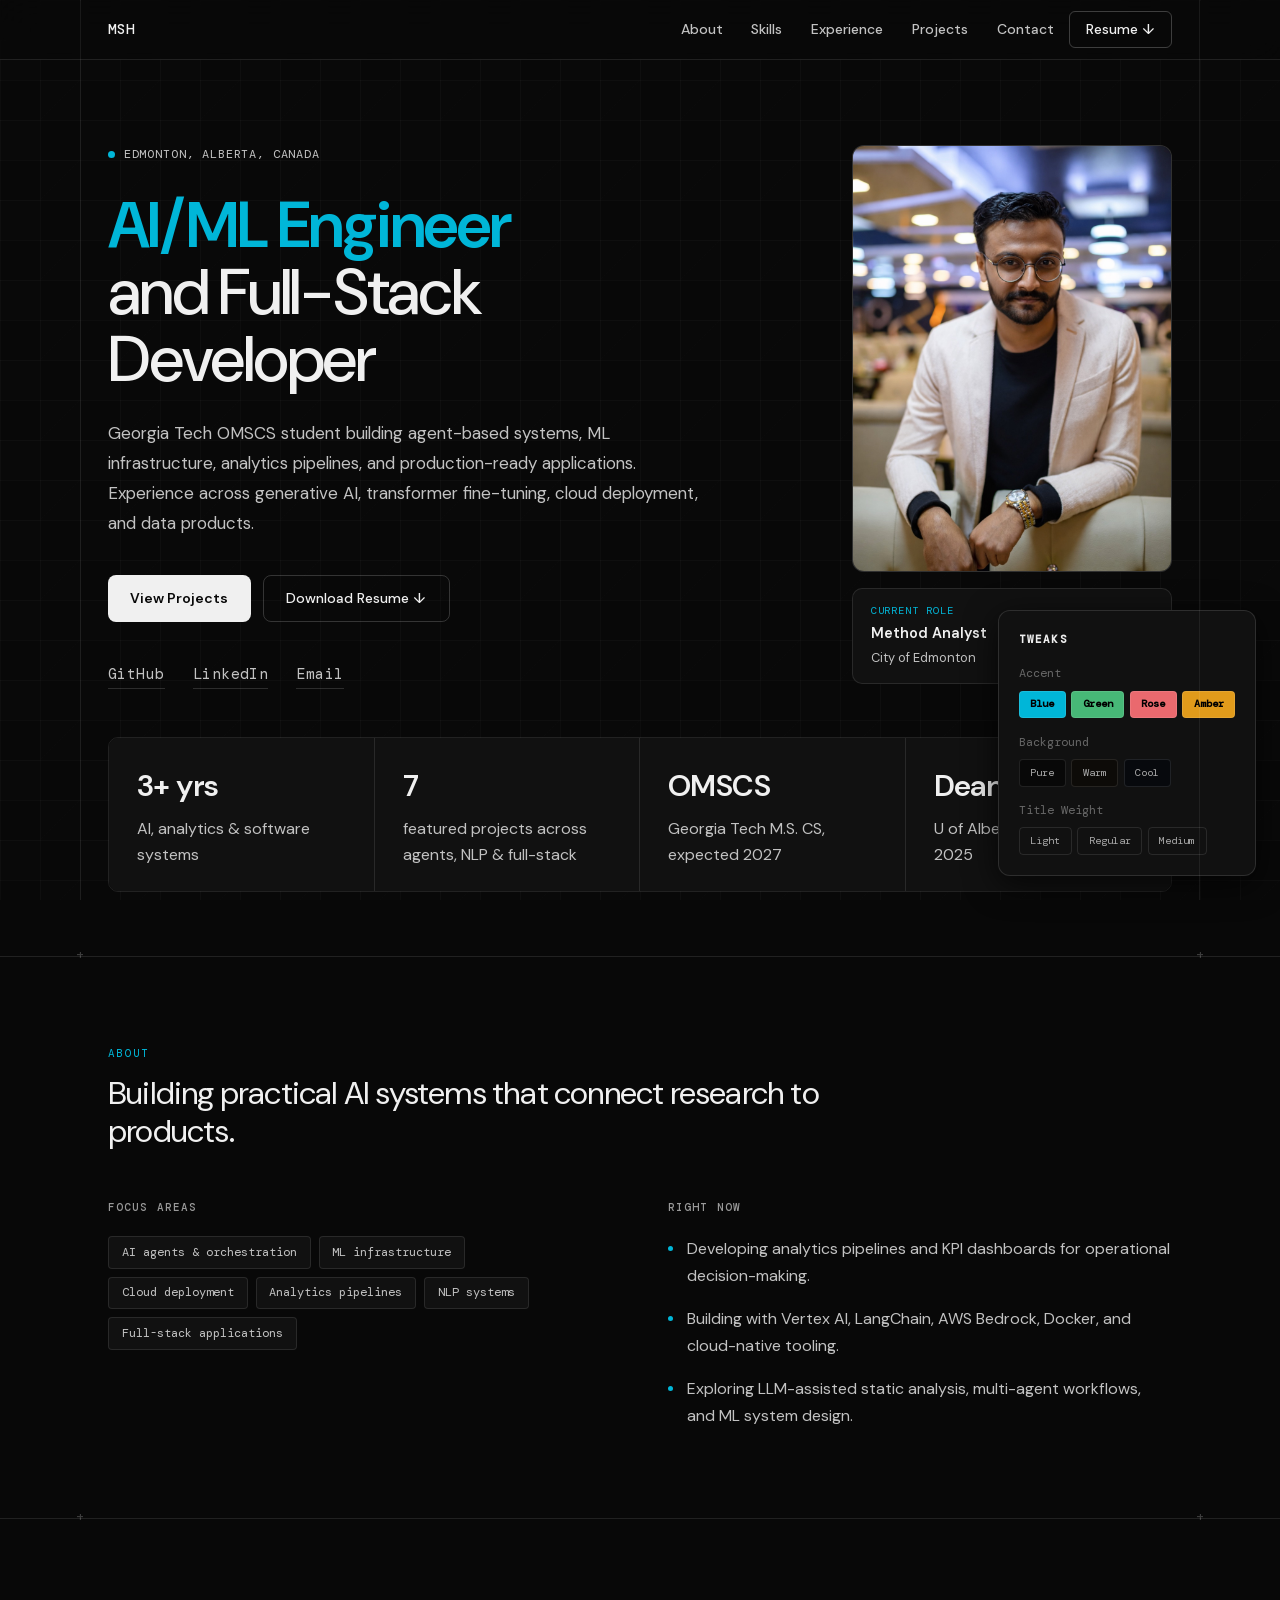
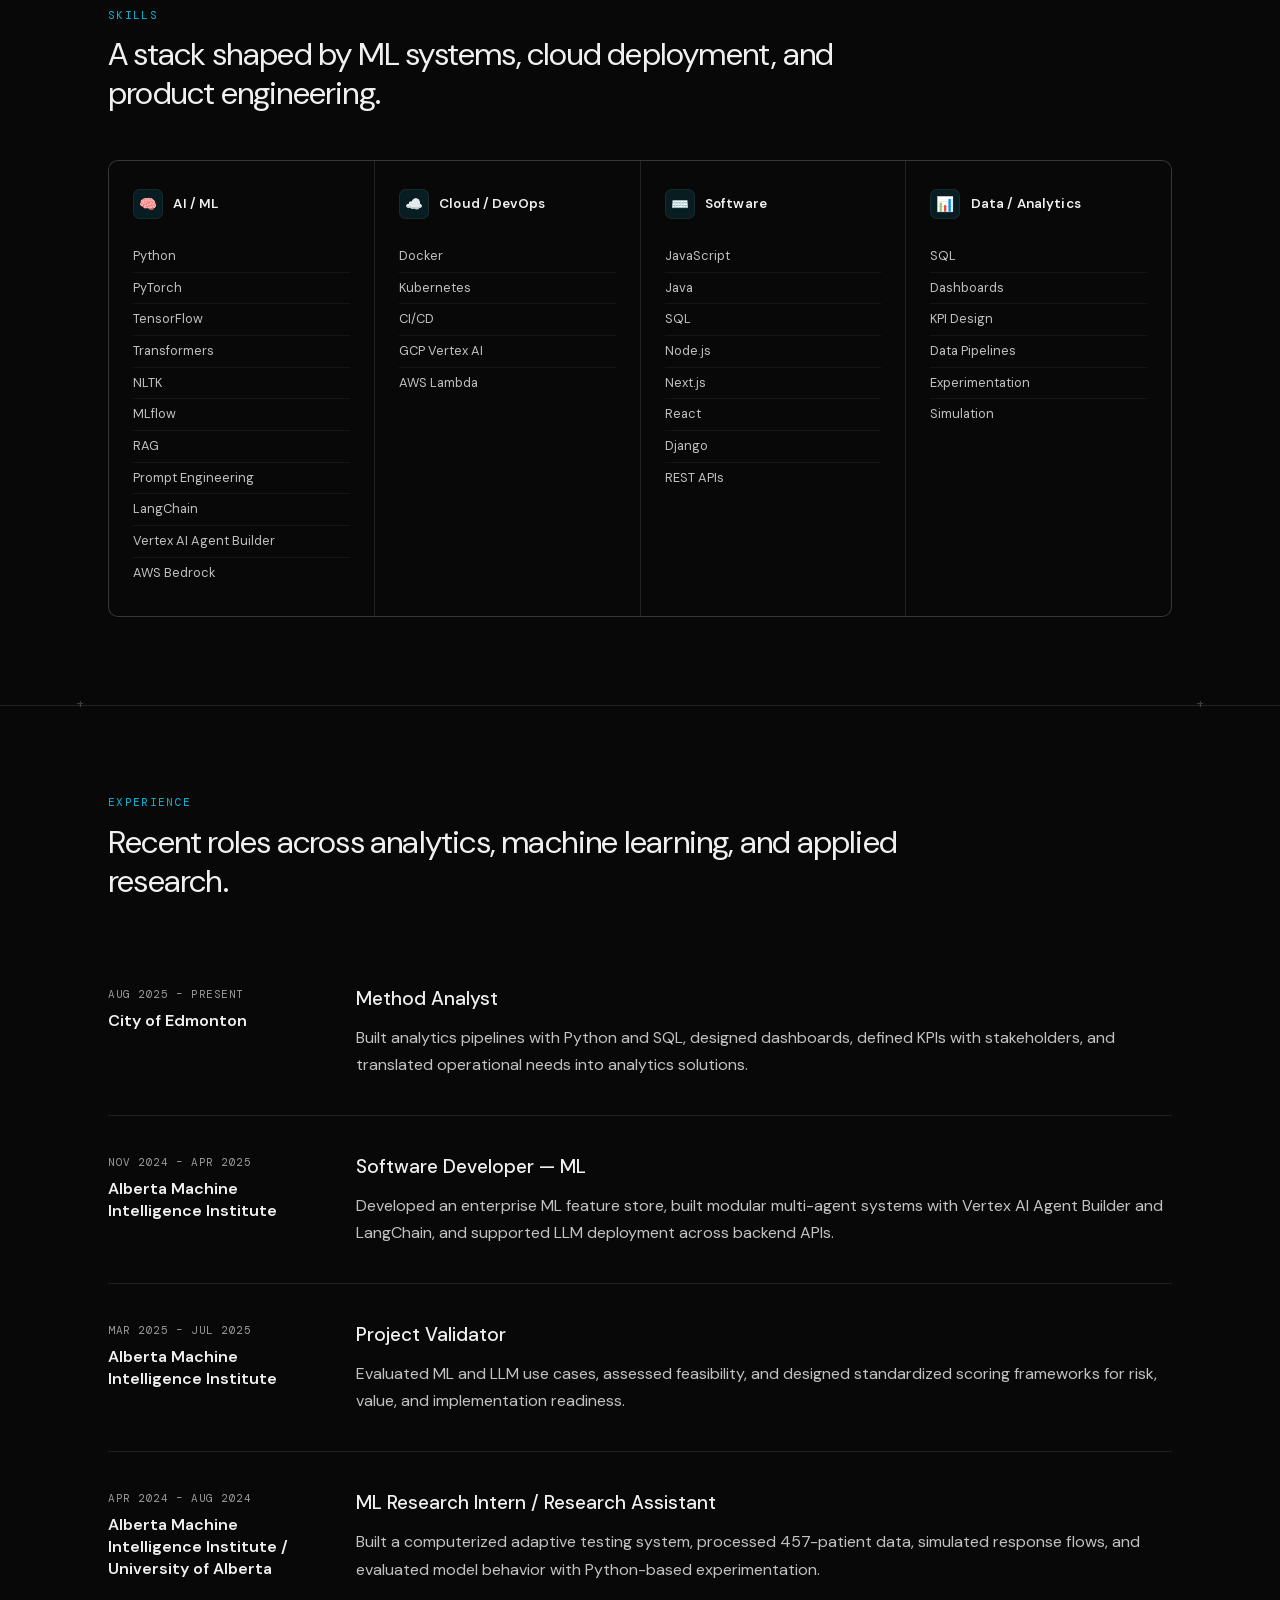
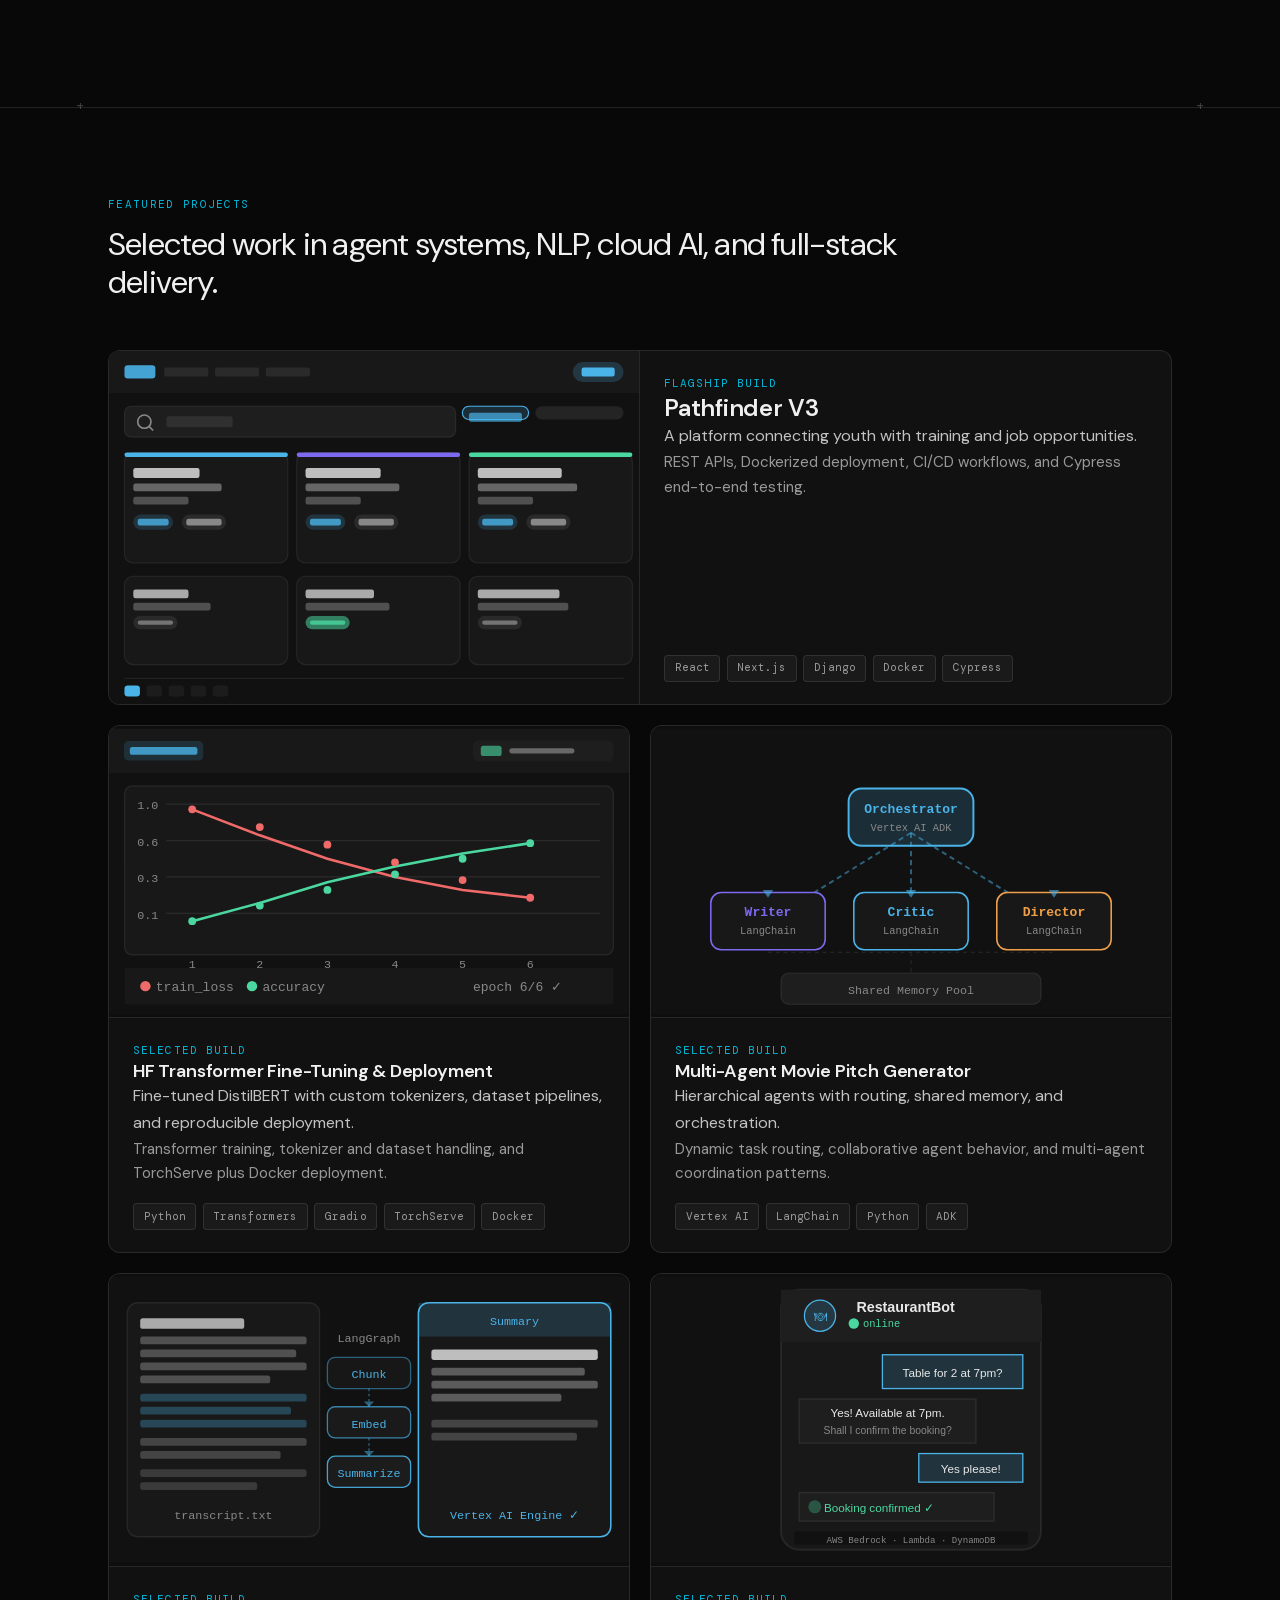
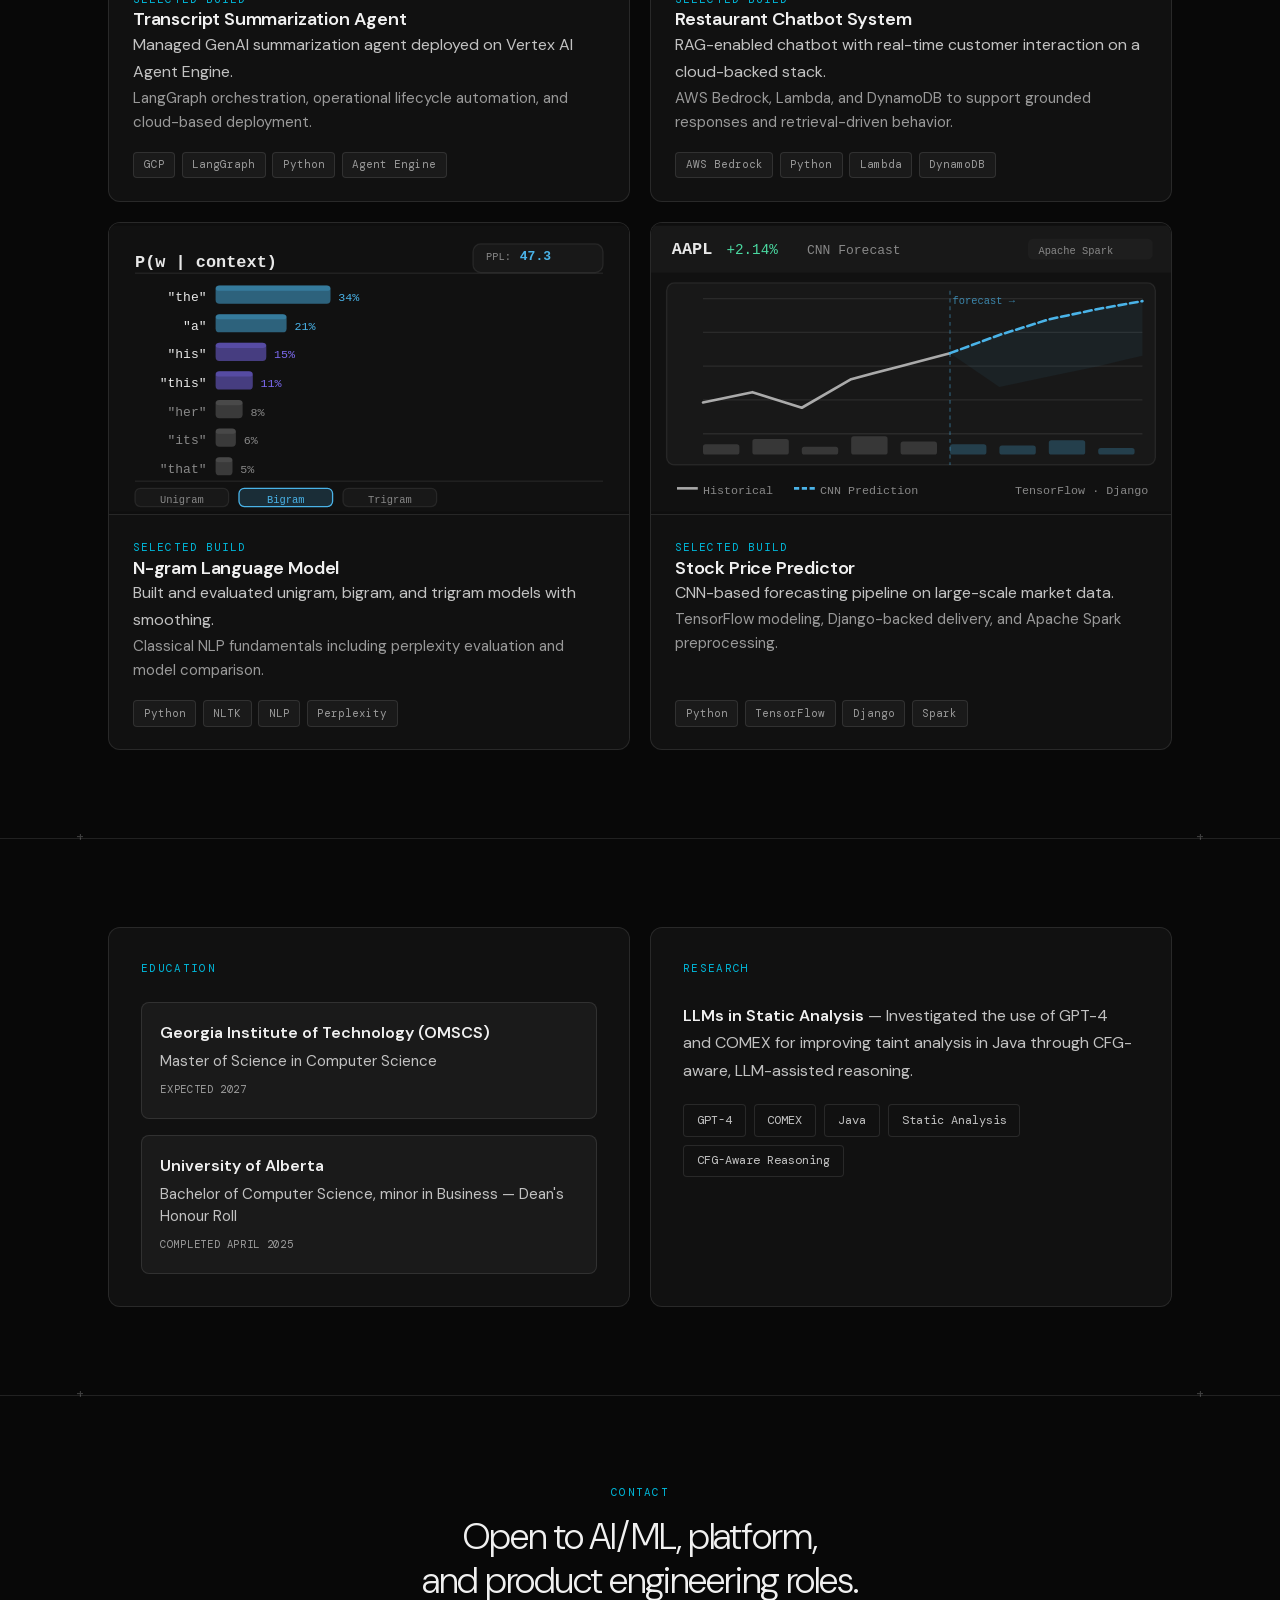
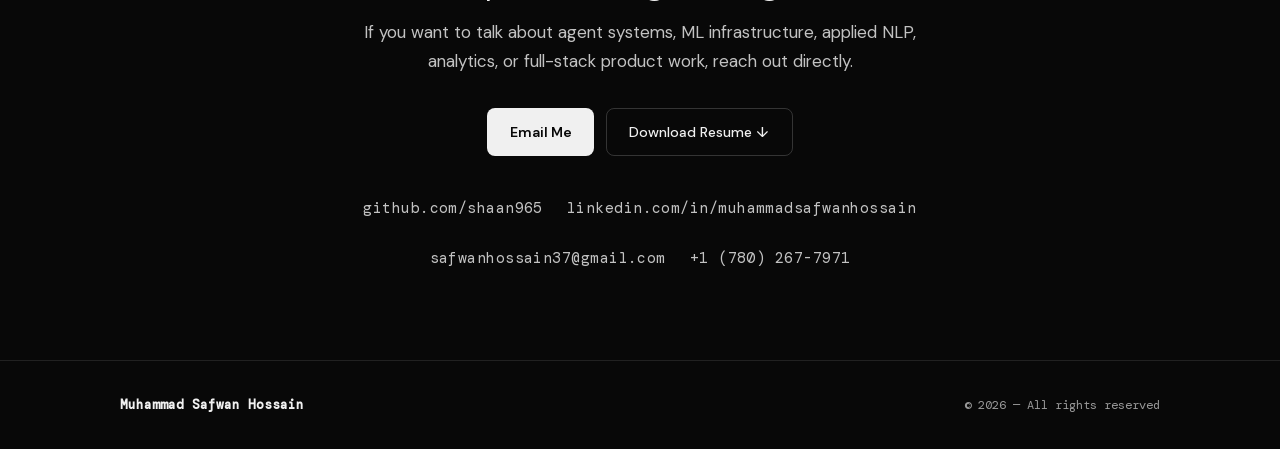
==== Muhammad Safwan Hossain - Portfolio.html @ 9b2dde2f "new update" ====
<!DOCTYPE html>
<html>
<head>
  <meta charset="utf-8">
  <title>Muhammad Safwan Hossain — AI/ML Engineer</title>
  <style>
    * { margin: 0; padding: 0; box-sizing: border-box; }
    body { background: #080808; display: flex; align-items: center; justify-content: center; min-height: 100vh; font-family: -apple-system, BlinkMacSystemFont, sans-serif; }
    #__bundler_loading { position: fixed; bottom: 20px; right: 20px; font: 13px/1.4 -apple-system, BlinkMacSystemFont, sans-serif; color: #666; background: #fff; padding: 8px 14px; border-radius: 8px; box-shadow: 0 1px 4px rgba(0,0,0,0.12); z-index: 10000; }
    #__bundler_thumbnail { position: fixed; inset: 0; width: 100%; height: 100%; display: flex; align-items: center; justify-content: center; background: #080808; z-index: 9999; }
    #__bundler_thumbnail svg { width: 100%; height: 100%; object-fit: contain; }
    #__bundler_placeholder { color: #999; font-size: 14px; }
  </style>
  <noscript>
    <style>#__bundler_loading { display: none; }</style>
    <div style="position:fixed;bottom:12px;left:12px;font:13px/1.4 -apple-system,BlinkMacSystemFont,sans-serif;color:#999;background:rgba(255,255,255,0.9);padding:6px 12px;border-radius:6px;box-shadow:0 1px 4px rgba(0,0,0,0.08);z-index:10000;">
      This page requires JavaScript to display.
    </div>
  </noscript>
</head>
<body>
  <div id="__bundler_thumbnail">
  <svg viewBox="0 0 800 500" xmlns="http://www.w3.org/2000/svg">
    <rect width="800" height="500" fill="#080808"></rect>
    <rect x="80" y="60" width="200" height="8" rx="4" fill="#4ab3e8" opacity=".9"></rect>
    <rect x="80" y="80" width="340" height="32" rx="4" fill="#f0f0f0" opacity=".9"></rect>
    <rect x="80" y="120" width="280" height="32" rx="4" fill="#f0f0f0" opacity=".7"></rect>
    <rect x="80" y="180" width="300" height="10" rx="3" fill="#888" opacity=".6"></rect>
    <rect x="80" y="196" width="260" height="10" rx="3" fill="#888" opacity=".5"></rect>
    <rect x="80" y="230" width="90" height="32" rx="8" fill="#f0f0f0" opacity=".9"></rect>
    <rect x="184" y="230" width="120" height="32" rx="8" fill="none" stroke="#555" stroke-width="1.5"></rect>
    <rect x="460" y="40" width="260" height="340" rx="12" fill="#111" stroke="#222" stroke-width="1"></rect>
    <rect x="460" y="40" width="260" height="250" rx="12" fill="#1a1a1a"></rect>
    <rect x="460" y="300" width="260" height="80" rx="0 0 12 12" fill="#111"></rect>
    <rect x="476" y="310" width="80" height="8" rx="2" fill="#4ab3e8" opacity=".7"></rect>
    <rect x="476" y="324" width="140" height="10" rx="3" fill="#f0f0f0" opacity=".8"></rect>
    <rect x="476" y="340" width="100" height="8" rx="3" fill="#888" opacity=".6"></rect>
    <rect x="80" y="400" width="640" height="60" rx="8" fill="#111" stroke="#222" stroke-width="1"></rect>
    ${[0,1,2,3].map((i) =&gt; `<rect x="${100+i*160}" y="416" width="60" height="12" rx="3" fill="#f0f0f0" opacity=".7"></rect><rect x="${100+i*160}" y="434" width="120" height="8" rx="3" fill="#555" opacity=".6"></rect>`).join('')}
  </svg>
</div>
  <div id="__bundler_loading">Unpacking...</div>

  <script>
    
document.addEventListener('DOMContentLoaded', async function() {
  const loading = document.getElementById('__bundler_loading');
  function setStatus(msg) { if (loading) loading.textContent = msg; }

  // Error sink persists across replaceWith since it's on window, not the DOM.
  window.addEventListener('error', function(e) {
    var p = document.body || document.documentElement;
    var d = document.getElementById('__bundler_err') || p.appendChild(document.createElement('div'));
    d.id = '__bundler_err';
    d.style.cssText = 'position:fixed;bottom:12px;left:12px;right:12px;font:12px/1.4 ui-monospace,monospace;background:#2a1215;color:#ff8a80;padding:10px 14px;border-radius:8px;border:1px solid #5c2b2e;z-index:99999;white-space:pre-wrap;max-height:40vh;overflow:auto';
    d.textContent = (d.textContent ? d.textContent + String.fromCharCode(10) : '') +
      '[bundle] ' + (e.message || e.type) +
      (e.filename ? ' (' + e.filename.slice(0, 60) + ':' + e.lineno + ')' : '');
  }, true);

  try {
    const manifestEl = document.querySelector('script[type="__bundler/manifest"]');
    const templateEl = document.querySelector('script[type="__bundler/template"]');
    if (!manifestEl || !templateEl) {
      setStatus('Error: missing bundle data');
      console.error('[bundler] Missing script tags — manifestEl:', !!manifestEl, 'templateEl:', !!templateEl);
      return;
    }

    const manifest = JSON.parse(manifestEl.textContent);
    let template = JSON.parse(templateEl.textContent);

    const uuids = Object.keys(manifest);
    setStatus('Unpacking ' + uuids.length + ' assets...');

    const blobUrls = {};
    await Promise.all(uuids.map(async (uuid) => {
      const entry = manifest[uuid];
      try {
        const binaryStr = atob(entry.data);
        const bytes = new Uint8Array(binaryStr.length);
        for (let i = 0; i < binaryStr.length; i++) bytes[i] = binaryStr.charCodeAt(i);

        let finalBytes = bytes;
        if (entry.compressed) {
          if (typeof DecompressionStream !== 'undefined') {
            const ds = new DecompressionStream('gzip');
            const writer = ds.writable.getWriter();
            const reader = ds.readable.getReader();
            writer.write(bytes);
            writer.close();
            const chunks = [];
            let totalLen = 0;
            while (true) {
              const { done, value } = await reader.read();
              if (done) break;
              chunks.push(value);
              totalLen += value.length;
            }
            finalBytes = new Uint8Array(totalLen);
            let offset = 0;
            for (const chunk of chunks) { finalBytes.set(chunk, offset); offset += chunk.length; }
          } else {
            console.warn('DecompressionStream not available, asset ' + uuid + ' may not render');
          }
        }

        blobUrls[uuid] = URL.createObjectURL(new Blob([finalBytes], { type: entry.mime }));
      } catch (err) {
        console.error('Failed to decode asset ' + uuid + ':', err);
        blobUrls[uuid] = URL.createObjectURL(new Blob([], { type: entry.mime }));
      }
    }));

    const extResEl = document.querySelector('script[type="__bundler/ext_resources"]');
    const extResources = extResEl ? JSON.parse(extResEl.textContent) : [];
    const resourceMap = {};
    for (const entry of extResources) {
      if (blobUrls[entry.uuid]) resourceMap[entry.id] = blobUrls[entry.uuid];
    }

    setStatus('Rendering...');
    for (const uuid of uuids) template = template.split(uuid).join(blobUrls[uuid]);

    // Strip integrity + crossorigin — blob URLs from a file:// document inherit
    // a null origin, so crossorigin forces a CORS fetch that SRI then rejects.
    // The manifest bytes are ours; SRI protects against CDN compromise, not this.
    template = template.replace(/\s+integrity="[^"]*"/gi, '').replace(/\s+crossorigin="[^"]*"/gi, '');

    const resourceScript = '<script>window.__resources = ' +
      JSON.stringify(resourceMap).split('</' + 'script>').join('<\\/' + 'script>') +
      ';</' + 'script>';
    // Inject after <head> so the DOCTYPE stays first; prepending the script
    // would push the parser into quirks mode. DOMParser always emits a <head>
    // (synthesizing one if the source HTML omitted it) but may carry
    // attributes through, so match the full opening tag. slice() rather than
    // replace() keeps us clear of $-pattern substitution in resourceScript.
    const headOpen = template.match(/<head[^>]*>/i);
    if (headOpen) {
      const i = headOpen.index + headOpen[0].length;
      template = template.slice(0, i) + resourceScript + template.slice(i);
    }

    // Parse the template and swap the root element. Scripts inserted via
    // DOMParser/replaceWith are inert per spec — re-create each with
    // createElement so they execute, awaiting onload for src scripts to
    // preserve ordering (React before ReactDOM before Babel before text/babel).
    const doc = new DOMParser().parseFromString(template, 'text/html');
    document.documentElement.replaceWith(doc.documentElement);
    const dead = Array.from(document.scripts);
    for (const old of dead) {
      const s = document.createElement('script');
      for (const a of old.attributes) s.setAttribute(a.name, a.value);
      s.textContent = old.textContent;
      // text/babel scripts with a src: fetch and inline. transformScriptTags
      // does XHR against the src, but blob:null/ from a file:// origin is
      // silently dropped. Inlining makes it a plain inline babel script,
      // which transformScriptTags handles unconditionally.
      if ((s.type === 'text/babel' || s.type === 'text/jsx') && s.src) {
        const r = await fetch(s.src);
        s.textContent = await r.text();
        s.removeAttribute('src');
      }
      const p = s.src ? new Promise(function(r) { s.onload = s.onerror = r; }) : null;
      old.replaceWith(s);
      if (p) await p;
    }
    // Babel standalone auto-transforms type=text/babel on DOMContentLoaded,
    // which fired before we swapped the document. Trigger manually if present.
    if (window.Babel && typeof window.Babel.transformScriptTags === 'function') {
      window.Babel.transformScriptTags();
    }
  } catch (err) {
    setStatus('Error unpacking: ' + err.message);
    console.error('Bundle unpack error:', err);
  }
});

  </script>

  <script type="__bundler/manifest">
{"755ca9f3-f96a-497c-857e-de5bc5d6c32c":{"mime":"image/jpeg","compressed":false,"data":"/9j/4AAQSkZJRgABAQAASABIAAD/4QBMRXhpZgAATU0AKgAAAAgAAYdpAAQAAAABAAAAGgAAAAAAA6ABAAMAAAABAAEAAKACAAQAAAABAAAEAKADAAQAAAABAAAGAAAAAAD/7QA4UGhvdG9zaG9wIDMuMAA4QklNBAQAAAAAAAA4QklNBCUAAAAAABDUHYzZjwCyBOmACZjs+EJ+/8AAEQgGAAQAAwEiAAIRAQMRAf/EAB8AAAEFAQEBAQEBAAAAAAAAAAABAgMEBQYHCAkKC//[base64]/j5+v/EAB8BAAMBAQEBAQEBAQEAAAAAAAABAgMEBQYHCAkKC//[base64]/j5+v/bAEMAAgICAgICAwICAwQDAwMEBQQEBAQFBwUFBQUFBwgHBwcHBwcICAgICAgICAoKCgoKCgsLCwsLDQ0NDQ0NDQ0NDf/bAEMBAgICAwMDBgMDBg0JBwkNDQ0NDQ0NDQ0NDQ0NDQ0NDQ0NDQ0NDQ0NDQ0NDQ0NDQ0NDQ0NDQ0NDQ0NDQ0NDQ0NDf/dAAQAQP/[base64]/zrnEYMMqcGtnQ7gQ6pbSN0WRT+tevRxN2rnLVg+V2P028DxIllCf9kV7rproqrivmXwVraSWUO1/4RXuGm6qpUfNXXm2GlNKSPFovldmetQyqUqN5U5rl4dWjCfeqGXWEx96vkVgJ8z0O91lbU6F5VqnJMma5iXWYx/FVJ9YU8Z/[base64]/[base64]/yhS5ioszEtQOKk+zAZrQ28dOlSbByKVzSWpjfZl7VE8ODithkAJqo/fdzQpEmJJADkisi6gxnNdNIB1FY11jBB7VtGTbE+xxdzbLuNYdzB14rsrkAg1z10gxn610mc1Y4i8ixmubuAc4/rXZ3iZBrmLqLGTVpmZzU4wDk9KyLj7vWuguEGD2rDuVP4Vz1Fc0Ujl7oAZxWPKBjit+5XgmsKYHmuWa1NTDuFOTj/[base64]/WmHX8Dh6FhWT7dnqD6ioH3gapyammeDivMm18HjOKoya6MHDfrVrCPsL6wetf2so6MPzoOsA/xDivHW14E9cfjTf7eIGM/rVxy6T6EPF26nrsmsjBw9Z8mrgg5Yk/WvMf7bb14qFtaYnk4rojlLfQyljfM9JbVMng1VbUP9qvP/7Vc87vanrfsTjdiuyGUvsYTxsTuzeE/[base64]/rW7KmDisW5AyQ1YVIM0ic1dDgkViT8DFb9yp59qwp8AGvNrHVSMC4C5PFZMqd+lbM45JNZkpGOOvpXlVkdkTMlUKKpOO9aE3XrVBzk4rzqh0RvYrEEVC2O1TsOMdagY/hXK0axK7cD1qA+3FTNnqOtMJx1rOSNkz/9D5lj0a9xwh571cj0a6HRcV9Rp4KQDATj6U8eCU5Hl/pWn+obfVnpPPEfMy6PdYOFyfenjSLroFIr6dXwUi/wDLOpB4KjznZVR4Cku4/wC3EfM6aNc9xVxdHnA5WvpBfBsS/wDLOhfCCc5SrXBEl3G86TPnX+yJwOQaeNMnH3lr6NHhCLH3KibwchJwlX/qW/MX9sI+e/7Nm/umoH02YZIUmvov/hDwADtqNvByn+Ck+C5IP7YXU+cDpk5P3SKb/ZE/JAr6QXwaOuypP+ELUjlMUv8AUubE84ifNQ0q5U5ANXIrW7T7ymvoxfBiLyUz+FI/g6IKSUrelwfWg7xZnPNoNWZ4IttM3JXFXIYp4+NtevyeFli521UOgDOCtetQyatDRnJLGwkcJbiUjG2t2zgkLhiCMV0kehbTgCtmDSgmARXt4bLqi3OWriY9D07wP4ul0+JILknA4Br6A0zx5ZhBumH518pWtrswo4rfgBUcmvqsPT/d8sjwq+ruj6ub4h2QXCzD86z5fiJac5l/WvmwyEDH9ajLlsjNarDUlrY5vee7PomT4h2n/PQfnSW/[base64]/ostwrde9fRN/p24niuUutIDAjbX3GBzCKieZWg2fJf/AAhJkmYsCcmtu38DRgf6sflX0Cnh5d2QvetWLQEHbmvVqZtBHLHDs8Ah8EoOdnT2rZtvB8YI+T9K9xXRFHRauRaOv92uWecpGyw/c8ns/CUS4xHW3H4cRVwEr1OHSQP4aunSQB92vPqZ1rudEcPoeOS6AgH3M1z1/[base64]/Ws6fW1/vYrzifWG6A1kTaq+Tya8Gpkqbudyx56RNrgGcOapSa/jjf+Oa8yl1OU55/wA/nWfNfy4zmueWUJItY09Nm8QqF+/WJP4iJJAP+fzrzmW9nY9arNNIeprD+zoLcf1pnft4iIzk/rVOTxFIc/N+tcKzyZJJqE7uVzR9Sgg9vJnat4ifnLVAfEMp5DVyGD0pwU9qawkOwnWkdYddlbjdmo/7WlY4BNYKqcc1biXPJ5raGGj2Mp1X3Ndb+U9D+tXUvJWHWsmOPkGtSOE4+tdccOuxzuoy2szsOtWUMhHJpYYCa1IrU/xda6Y4fyMZViKJGY88f1rQihPU9asRWpzWvBZnoav2BhKoVUtzgZq/Hb89TWglsc4Iq3Fbknp+NP2RDkNhh7VrQQ0sMGO1asEHPSj2SM3IIIRnJ6VsW8BNSW1qe9bsFr0PSn7MzlMrw2/HTNaMdqcA4rSitBWpDaA8GrjAxcmY6WeTyOPStKC0HcVrx2h6Yq/FadsV0KJBlpaHB4xVyO1x0HHvW3Hbdqsi2x2p8pLkYP2fHGapzW45xXVyWy44GKzpbfqKpIOc5GWDGc8CqEsOTXUz2/OKy5YOeR+VUoajbOakh61TeM8j+ddJJb9azngPeuiMbE9Tn5IRziqbxZBJOa6KSCqrWwINdMI3DmOZkhPIC9azprXjpiuue2J/CqE1ueh5NdMYD5mcZLbYyMZFZVxbHkkV3b2uc8VkXNqemKr2VylNo87ubfBPvXP3UHUYzXod1Z4zXN3lrwcDNc9Wjoaxld3Z53cxnkCuduFIz3zXcXtsQSAPrXNXEBAJxXjVoWOym+xyNwp5rHnBHNdPcxbc5rBuI8A4FeNXhY7kzFlxjiqL5J64rQlXHNU2AJ/kK8uaZ0xd0VGXnmoZMj3q2ynvwarOMn2rnkrFwV2VG9aibFWJBj6VWbuBxWbTNbW3P//R+qV0KP8Au1KNDiHRa6IXMeO1P+0xdOK/cdD5TmZzf9ix/wB2htFTrtzXR/aY+nFH2mP2p6BzM5c6KM/doGjAfwiukN1H7U37RF2xS5Yj9pI5z+xkz0pRpKf3RXQNcx+1R/aY+lV7vYanLuYp0iPH3ajOjp/droPtSe1IbqM85FHu9h+0kYQ0hMfdFNOlIOq1uG7j6ZFRm7jPPFLliP2kmYZ0qMdqrzaavoK6A3K4yMVUnuEqvcJ5pHJXGmJ6VjT6UucgV2E08dZ0ksfPvUONNlqpNHLixCn7tS/ZVxwOlakkkdU3lQZ96SUUXzSaIki21NnAwOaiM6iofPUEiri10IcW9y1u9O9OBzk1VEy9v8/rSiZcCnJijBlnOKoXJG04qwZY6y7qdTwawqSOmnF3MC971o+HPGF5oNyqO5aHPr0rNunV+M1hTqGJxivNqSaldHdGCkrM+1fC/jO11KFGSUEkdM163p2rK4BDcV+b+j65e6NOsluxCg8rng19NeDfiBDfxojuA/QgmuinOFdck9zz8Rh5Qd1sfXljfhgOa6SC5DCvFdL1lXVSGyDXe2Goq+Oa8TH5c4u6RnSqndEBxkVnzwZzkUtvchh1rQBRxXhe9TlY6/[base64]/eWA2nIr1IVUzmlA8MeKSByrZ4q/[base64]/[base64]/n/[base64]/[base64]/z9a9PurfI6VzN7a8EYqZ09NTWMtTye+svvcVyF5bbc4r1bULbhhXDX8ON3GK8bEUvI7acjza8iwx4zXPXMZHHrXZ30RBNcvdx5zmvCxENdTupTucrcLhuKoOMHNbE61nv7GvHqROyDKDg8g1XkXHFXG5zioGXmuOUbGhRZcH3qFk5z0q6RmoGHas7F8zP/0vpQauvTdT/7VHUNXhQ8Wx7fv/rS/wDCWqTgP+tfqbzen3PH+oS7HuZ1cetM/tYf3v1rxIeKlJ+/+tS/8JOh/jx+NT/a9N9RrAPseytq3+1TP7VOfvfrXj3/AAkyf3/1pf8AhJUx9/n60/7Wp9wWBl2PYv7TB/i/Wm/2qBn5v1rx5vEgA4f9arP4lAPD/rWcs4h3NFgGe1/2quPvfrUTaqP71eM/8JP/ALX60n/CTAn7361P9sQ7lLLz2Q6qP71M/tdeMtg144fEvU7unvUD+Jh1DUnnEO5SwD7HtR1de7frVeTVlbPzV4sfE/q2fxpD4k/2v1prOKfcr6gz1ibUlHO6qLahzndmvM/+EhB/ipDrykH5v1p/2vT7gsAz0k3w9aja7HXP615qddA74/GlGu4GN1N5vT7lLBM9Ca696iN0M9f1rgjrigfe/WoTrqjI3VX9rU+4/qTPR/tKkcHNPFyMcmvNf7fUHBbH41MuvKT96k83p9xrA9T0J7pQOtZc9yOgNci+uI3G6q/9ro7dazeawkarB8p0Esuc4qiXDN1rM+3q/Q1ajlDj0oji1NkulylsjI4qezvZ7CcT2zlWB9arDOOadt3HiuiLIaT3PobwV8QxNtt7ltrjjk19G6JriTqrK2a/PCNpIXEkblWXuK9m8E+P5beVLS9fBBwGPQ16VOvGcfZ1Ty8RhHH3oH3nYaiHUHNdJDecDmvDNC8RRXEasjg5HrXdW+rKcYavKxmW6+6csKh6MJw3fNRzIMZrmrfUQe/Na8V2HHNeNPDSgzojUUtGOI600ripgQ3Tml2VPN3Fysr7c0basbBSiOlzhyyIAO9I65U5qx5dIyHaaanqNxdtTBuk4yK5y9jPNddPGSpFc/dR/[base64]/ACqAp3FaDrxnrUZXOcCuacS7lQLjr3pyxc81YCnNSBDn2rNRKbYxE56VejQGmqvOO1aEUfy8itFBEcw+GHj0rZtrbPQVBbRd+tdNZQDiu6lRuYTkOtLM8DGK6uzsuBxTbS0HWuts7POOK9Whh9TjqVBLOy3AcV0lvYegq7Y2DEDiurttNOBxXqww+mxxSnqc/[base64]/[base64]//T8hGptjG7n61MmpsWxvP5150LuUn71TJdTAnnpXzT4mklsfTLL0emDUmA4b9aP7TfOAxxXny3cxOckVZS6kzjPPrTXEsuw/7NR3i6i3HzkH61bXUWPVv8/nXBpcP0qcXUnQtz/n3rVcQzeyI/s9I7c6iSMbqb9uYnk/rXIi4b1qVbh/WrWeTYvqSR1n2tj/F+tMN2f7361z4nbrTvNc9DSedzLWCRufbGx96o3vSBy1YjM3rUDmTaSKl53MHgktzYN7jkN+tIL7vu/WuebzfWm/vfU0nnNQpYOJ1AvSOd361IL3uT+tcyDLjk1Ipk9aX9tVA+pxOm+156tSNd+jfrWAC/qaaWkx8xqHnlUPqUTbe9I43frVVr4g/ex+NZDbz3qnIJOckioee1SvqUdjfOoH+9n8akXUSOC1cm3mZ6mlDPnripef1h/UonYjUMj71WEuwSDk/ga40M+MZNW4ZpA2SeldFHP53XMZzwS6Hc294c/Ma6C0u81wttLuGc1s205Vq+vy/NVJLU8uvhbHfwzKw+Y/[base64]/WsG7h4PevSwtezOapCx5xqEHJrHa39q6++g+Y8VltBxX1NCvaKOGcdTnmt/SoJLfcMEV0Dw+1VXi9K7YYghqxyM9r14rDuLMHtXeSwgqcisma16kDrXpUMT3MpRPOrqxJzxXOXengg8Zr1Ge06gisK5sRzXsUsRcwnTPIrm0kgclenpSRSEHHau7vNM3A8Vyl3p8kDllzj0r0oVVJWMbWLttI2QRXSWspPWuOgkI4ziugtZjxWVWA09TsoZCQDWnC/[base64]/p+njA4/KuttNP4xivRUEkcruzn4tNwOlWP7Ox2rs47DAxjNPaw4zioaRNmcG9kASAKrNa4rtJrOsuW1wcEVy1KaHqc+tvjJx9Knjg74/CtAwnJ4xip44vauKcLFKTEtosHpW/[base64]/H8xyO9epaum0kY6V5zqC8kV81io6s7qL1OQul54rGlU+3WuhuF6+tYk4614NaOp3xd9TKfJyKhK47Z/Grbpx15quw6k1wyRutiuV4NRlc8d6ssBiojjOc1m0Xc//9T5bVT2/OrCAA1KsX8NSLFg4NfljPvlFCjNSLw1KFxz+FOCkGhAywh/Op1JFVQMVMpJIya6IyIsW1I9wamViOc/hUC8VOozWqn2BxLCn/8AVVpQe1V0U96uKMHPrW0XchxHbc4GKbs4wetTD60uBjBrQTiVDCCKaIcZPpV/HOOlIEz70CtYpiMCpRH3xVkLmnBO/XFJjSK/l9qRo/[base64]/KnkK9Ztvcgrhj0q+rBvmU17lOrzK5yuNixbXM1jL5kLEe1ev+FPFvmMsUrYYeprx9fm4NOQy28nmxkqRXZQxEoO62Oatho1FrufbOj6sHVSrZzXpGl6j0ya+M/CXjN43W3um2kccmvojRdbjnRWVxXp1VDEwujw6lKVOVme/[base64]/pVRZOMClZ8isOTU0v2FkYc5qjIRgk1K0meKrucgitoRJbMuYd+tZk65U9q1ZOaoTLkEYrtgQzm7mIHJrCuIga6qaPINY9xFxXVFkdTjrmEZNc/eQjniu2uYec1z13BnJNbJks87voM5Jrk76A4NejXsGc1yOoQcE1LQ0eaX0PU4rjr6MkGvRNQi64rir6PANedVW5pF6nAXkfJ9K525TqDxXa3kYyeK5W7XBPHFeRXWuh10zlLlcZ/wA4rEkGCa6K5U5wKwplAyOlePVOuDM6QcHNZzg9a1ZR68Vnso5rzJqzOqJWKDOTRt5GalI545owO5rCRZDtOeOnpRtOTU5X1qREzx2qVYB0Yxite3B6VTjXB45rWtlOcmtYrUyqM2rRDgYrs9NhwwGK5exjzjFd/pVuSRgV7OEjqjhrM7zRLfOMV65oliSV4rh/[base64]/[base64]/GvN9RYDJr5fG/Ed9I5Sfg5zWPJg5yK1bnOSexrHmOM/wCNeBVO6GxRcAMSearsOf8A69TydcfrVc9cCuGZ0RbI3PFRMOMCpW6jmk9ieayKP//V+f0t+OlTC24rp/[base64]/WtuG6D8E19Th8TGaOGUGi9twd6EgjoRXf+F/F9zYSrb3Tkr0BzXBK3UjnNTYDDdnmvQp1JRd4nLWpRmrSPsPw/4jiuUR1cHp3r1/R9WV9ozXwBoXiW70iUKWJjz3PSvo7wt4vhvFRlkBP1rulGGKhZ7niVqEqL8j61srxXUc10EUw4rxzSNaDqDurv7PUAyjnNfIY/[base64]/AF71SD9eaeZKwcCk+xNuweKazetRbsjNMZuPSnyg2NfbVKRc5GatNyaiIHWtIsDJlTris2aEc1vSJ6CqksfBrojIk5G5iNYN3F1yK7C4i6nFYV1H8prdMhnAXseM1x9+mMivQL+Lk1xGop17VpfQDzvUVzmuGvxgNmu/1IfeNcLqOCD+NcNZGi3RxF5nca5q5U5J7V013/[base64]/[base64]/Wto0G1YzlI0i4qF3GOuKoG7GKrm8Getbxw77Bzpl5mB49KiI5wap/ah1FO88HvxW8aLEzVhTcfSt20t9xrAs5lZhXZaeAccVNbRFw1ZpWtpnGRmt+Gyz2p1nDnFdHbWueoryK9ex3QgZKWQx0qOWzGK69LT5cVXms8DpXCsUrnQqeh5vfWYAPFec65Z4Vq9rvrXgnFed67bfI1ethaiZlOB8veKLb7+K+cvFkJVX/Gvq/xRbgbsjPWvmbxfDxJn3r0aivHQ5lufLmvLhyfrXmOonJIzXrniGPDOenWvJdQB3HNfLYyLuehS6M5K5ODWPN3NblwnU1iyrzk187WTud0DOfPOetQZORmrDZzmoj7cVxSR0RIzQeme9Oxjmmn0qXEOZH/1ltvBWt3S5gsbh89NsbH+laMnw38Uxx+Y2l3WB38pv8ACv3Ct/DOj2oCw2sSAeiCrUmjWLJtMKEHttFfnf8Aq1jbXuj6h53HsfgLeaLNaM0c8bI47MCD+tZElqBx0r9tPHfwN8H+M7d0ubOOOYg4ljUK4P1FfCPxC/ZV8VaA8l3oH/[base64]/GkDcc/[base64]/z710lpfbu9eWw3e49a37S9KsBn9a+6y7Nk7ani1sO4nq9rdcAE1sxurjKmvPLS/BABPFdLbXoIxmvssPjoyVmedOkdF97itbSNXudJnEkJOzPIzXPxTq4681Z3ADn8816lKt1ic9SmpK0j6i8JeOILqNVMgDdxmvbtK8QK6qQ/61+eVteXFlKJ7ZmUj0Ne1eDfHbSvHbXDYfp1616kXTxEeWpueHXwsqT5o7H3BY6iJehrp7eUsBzXjfh/[base64]/m5NQ4IGzXDjPWgt1JrPSWpxIM4NZuIXLFBAPSmhgakABNTc0RCwzUEiA54q/[base64]/AKDa/[base64]/Ud6aNQQd64J9VAySaibV1A+9is3QRXOj0T+0QB96oW1QetecPrXHDfrVKTWx030lh0Dmu56e+qjHWq51Uckt2rzBtcB431CdcX+9V/V4i9oeotqgPeojqa9c15j/bY7Nj8aYdbXnD1SoRQue56a2pqehqH+0ge9ecnXE/vVGdbXrux+NV7JC5j0oakPWnjUh615j/baDndTv7bH96rVJC5j2vTL8OwGelepaSwZQa+aNC1pXlCluSa+hfDd0JUXmvOxsLI3oy1PVtOQOAa7O0twQM1yWkgkAV6HYxZAr4zMaji7I9iirkyW3HAqvPbjb0reWPA5qvcRgrn0rw4V/[base64]/1/30ooooAKikto5R8yg1LUlRUpwmuWauilJp6HlvjL4TeDvGlu0OsafFIxBxIFCuPxFfEPxJ/ZAvdPSXUPB8/noAT9nk4b6A1+l5Gaz7yMPEQfSvlcz4cw/K6tD3Zfh9x6GFx1SMkrn8+niHQdT8P6hLpur272txESCkgwfqPUVzTKeeOK/RP9r7wbD9ms/EdvGFkicxyMB1Vuma/PiVeSDXx9GUrWlufW06nPC7Mw8dutN5z0qdwM9KYRj2rpTHYAM81Lx2pBjHHFJkYI6VfMwsP60EdSTTxyM0hGc1omiWhuTinZ/Knbcjr0pdvfpTJEx3oOfpUgXPNIV496B2GLznnpSg4JxSd8daXnJppgh+D165qRAccjNJg96lUZ4q1ILi4LUo9O4p445NJjmgslXpk0oBPangcfSg4446VnJhYZjaM0wjrUpz25qNs/dPNNMTKzr3NV3TjNX3XPNRMmOlWQYsqZrNlTrxW7NHkkVmSpnIHWgloyd5jbKmtO1u+cHrVB4yfwqIAqSVrpoYuVJ6MxnSUlqdtbXu3GDXQ2moHoTzXnVvcsCAxrbguP4gfwr7LL8363PLr4bseo21/wAYJrchug+ATmvMLW9YdTzXSWd6OMnmvs8Dmil1PMqUTuvvDj8q0NE/[base64]/mavWtWUYbJrzLVU64rnr7GkZHm18p5zXLXajk5rsr9QCRXHXnGc14WI0Z10zmrrjpWDcDnit26PNYk/OecV4tTzOyBkTdCaoyZ/[base64]/e5+tc/wCJ9d2XkiFsYJ7157d65knDfrX3UbJI8rnueiz64M/e/Ws+XXRnG+vLZ9bPUt+tZsutHqD+tZuVi0eqS68BzuqjN4gA43frXkc2tOf4qoSaxIcjd0qHJD6nrMniEgnDcfWqMniLg/N+teTvqr9mqBtSkJ65rKU2ikkerHxCcfe/WoT4gOCd1eVnUH5yaYb9+xqVNsdkeoN4iYfxfrUD+I37NivL2vpMnmovtshHOafOwUUepDxG/d/1/wDr1J/wkROPn/WvJ/tcuetPF1Me9PnYuU9YXxAf72fxqUeICR97pXlSXMxAAyKlW4nI/wDr1akS4M968L68ZL9Y93f1r7I8FXJkRAT1FfnX4QuZV1VAeK++PAF2ghjLHnArjxTumXSupWPqTRFBVTXpNguVBryjQrxCiivT9Oul2jBr4LNoyuz3qD0Oh28VUmAANTNcjb1rKurtVU814NKEmzok0kc/qZGDXlmu8o3416HqN2GzzXmuuSjY3NfW5bBxsefVlofPni58l/xr5f8AF3Jf8a+l/GMmC+Pevl/xXMMuM8819ZpyHmuV5Hz5r+NzfjXlepp85z716rruNzc5615fqfBOOcV4GMtc9Ch0OGvUxnFc9MhyTXT3Y3EjPPvWDOmeBXgVYq56EHoYkgGTUJXt1NW5V+Y4NQkEdOtccoo1TIDHkcdjUZT3/wA/nVzGB0qBsGp5Srn/0P30opNyA9RSGaIfxAVDqwW7Q+VkgX1p1VTe2y9ZFH4ioW1SwQZedFHuw/xrCWNw8d5r7x8kuxeJxWdeSqqHJqjc+JNDhBL3kIx/tj/GvJPGvxc8KaFaySS38RYA4VWBJP0rxM0zzDQpuMJpt9jswmHcpq549+1Be2B8C3UM7DzHZQgzzuzX5VzgBmH1r6D+L3xRvPHeosqErZxMdik9T618+3GSa+Fpybbm+p9fRptRMxuD6mmE/wCTUzA96g5zzxW6kaDwRjipFFMQZJq2iAjJquZBZiKA3FSKh9KlCAH0qTHammJkGzr2pQCeD2qztzxSbcA45ocxcpXKEfjTig6VZVSRSbeTmlzsvlKhQA4pduepqxtxk00qce/rVqZm00NC44Bp+09qAB3p+O1WpiFUA9KcEpVU55qZVGSc5rVMdxoHpQcYIqQ8D2phBwcD6ZoaGmMPBpuO3rUuCenIpVGcnHFAnqQlcdeaaw/GrewkcVA6Hp3rSz6CM2Vc1mTJyT2redGJxjJqjLAxHCk9aOV9Cbo52QYPH/66rkdeMVuGwunOFQ4pV0O9k5CGt6eDqz+GLMpVKa3ZgYweDVuGZkbBroYfCl/IeVNbdt4Ium5KmvYw2S41u8IM5quLo9zAgm3DGa3bWR9w68V1Vl4FlUjKmuus/BpUfMtfaZbkmNVuZHi4jF0uhy1hJK427TXc6TBO0ytg8Vu2PhMJgha7bTtBEeDivucDltWNuc8eviotWR2/hW+eKNUY4r2LTdU2gfNXj1hZmIDFddavIg619iqCnTUZHz1Re9dHslrruxcFqiu/FQj4L15qLiXHLVm3c5IJJzXFHKaLleRm5T2TPTE8UCQ8Pn8a1bfWRJjLV88TapLaNnPFbGm+J0kIUvg/WtKmVU7e6Z80lufRtvqO7vWxFchuc5rxzTtbDhRu/Wu0s9RVsYNeBjMscdkbQqnerIGFNdQeax7e9Vu9aSyqw614c6MoM6o1OZalaWPqKoSRYya2Gw/[base64]/MhjbIqWG42j5jitJRTHfudOk1TibrXPrcgc5/WpPteOhqHT1KUjVlm9ayp5Rg1BLd8ZNZk90gBJNVGFhNla9fIPNcPqhypFdFdXkZJG4Vy2oygqea1ehDep55qp+Y1wGqdG4rvtTxuY5rz7U24Nc1XVFQkeeaiBuNcPfdTziu41E/eriL3nPtXi4qx3UmctPliwzWLN1IrbueWOawbq4gjfEjhceprxKzS1Z3wRly4z6VUY9aqXeu6bDIUaQMfY5qvHrFhO3yOAfRjivMqYiltzI64Ql2LxwSc9agkXPepgyONwYHPSomIrKVmikQBG5x+NOVec56Uu7A6/wBKdwT7VFl1NLsmTrkcVfgYrk1nqQPerAfA55pxXYiR1mn3RRhg16bompFNoB/WvGbN2ZwFr0nRbeVtp5r0cLVs7HFXR9HeHNb2hQWr33w1ruNo3V8maIssZXk169od5JDg5P519Rhqt1Znk1Yu+h9oaBrgYKN3NetaRrAbblua+OdC11o9uW5r2PRfEIypLfrU4rBxqLQVKq46M+qLPUg8fXpTri+GDk15Lp2vgoBu/WrtxrWRy1fMSylqZ2qveJtalfKQ3NeLeNbvNnJjk4NdNf6vkHDV5T4o1HzIZFz1Br6DA4X2ZxV25KyPjPxZdy/2rP8AU1w8ss7knHP1r1DxFp5kv5JQM7ia5ptLP92vZdSxzQw8rHCuJjxUDRSH+LNd6dKHdaRtHB5C4o9ojX6vJHnL2src1F9gkJwSTXpf9j8/dqQaMOu2olUSNFhmeZf2c3PFKNNbI4r07+x1HBXNOGjgc7axlUNFhkeaDS+Mhad/Znqtenf2MP7tM/sc+lZ+1Ljhkeaf2USc4xTW0k5wFxXp40jHUU06UPSl7UpYc8v/ALJfOOlPXSjn/wCsa9MOlqOopP7MA7Vm67RosLc8+XTjjkU8WBA5Fd3/AGcOmKX7AB25qPrL6j+qnPaFbtDfI3T3r608F6p5aRqWr50t7Ly3DAYxXp/h7UPsxUZ6Ue3vuQ8NZ3R9oeH9WG0ANXqum6qMD5q+SdA8Qhdo3frXr+meIYyoG7tXnYvDxmaU20e9nVBszurIutSBz81ecSeJYlXG8fnWVP4nhwfnH515dPARi7mkqlztL6/HIJrznXtURUck9jWTqXiuJVPzj868m8Q+K0ZWAf8AWvYw9KMTmqXaMLxdqiuX+b1r5q8TXgdnIPrXc+I/EAkL4b1714hr+pghvm9a9CpUSjZHIoO5wutTKWbB65rzjUXG4muo1S83s2Tx9a4W/nXPWvAxU9T0KSsYN2RyfWsKY8+lalxICTnpWRMyjOc15FVndBFGXr14quQe1TyNnAqBmwOa42akfPPNNYZxgUueTzRn35osRJn/0fpi5/ac8dzA7LpUz6Cubuf2gfH1zkHUpFz6HFfNi3JA60/7V79K/GZYRN3d/vPvFh6C+yj3iX4w+Mrgnfqc/wD32ayLj4k+JZgfM1Cc/wDAz/jXkK3meAeaVrpjxmp+pQ7Gvs6a2SO/ufGutyg7ryY/Vz/[base64]/B8rdVNerQyHGTekDlni6Uep5/t4wM9aesMjchSTXrlt4KOOV4rftvBS5A2V7dDg3GT+JWOSeaU1seGLYXDfdUircGi3b/AMJr6Gg8GIAfk6e1bNv4TiUhdle1huAqj+NnNUziK2PnuDwxdSKMg81px+DJGHINfSEHhmMY+QDFakXh1P7lfQYbgKlH4kedVzqT2Z83w+BCedmK0IfAi5+ZP0r6PXQkAxipV0ZB/DX0OH4QwtNfCefUzecup4DB4Eh7p+la0HgeAcbB+Ve4rpSj+EVYXTY17V7lHJMPTVlFHFPHzfU8eg8Gwr/yzFa0HhOJT9wYFepLZIO1Ti2QDpXfDB0o7I5nips8/i8NxDGEq4mhRr1XpXbeWgpjKgrojThHZGcqkmcvHpaJ2q/FZonatJ5EGelVXuYxnmqvEizZPGiLVhZQtYz38a9xVGTVUU4BodaKF7Fs6proBTisO8veCM1hyauuD81YV1qg55/Ws3jILqaxwzfQuX91uzzXH3Goy2khkibp2pbrUNw+9XM3l15nANZPHxbsX9U7o9Q8PeMw5WOR8H3NezaRryyAEPnNfFpZ4n8yJiCDmu98OeMJYHENw2D0yT1ropYiFX3Khw18LKGqPtSy1VWUfNXS29/nGTXz1ofiRJwPn/WvS7HUwyqd2a8/GZct0c0ah6jFchsZq5lXri7a93cg1uW91kYPWvna2EcdjohWT0ZfmjzWVNHwa1xKrDBqCVARkVFKTTsxTj1RzkkWeOtUXt16kVvSx4PSsLUdSsNMjaS8mSIKMncccV6lKbekTkk+5D9kU9qytQvNM0yNpb2ZI1UZJJAx+tfOXxG/a6+FXglZ7Mamt3eRgjybYGVgRng7c4r82fip+1prvi1Zrqyu5dOsw7eVGqkSORnGc8Y9a6XWhSXNXlby6l0YSqu1NfPofo38Qfjh/ZeoJpHg+3j1O7KmSRZWMEaRjv5jcV8GeMfjr8RNU8X3kGl339kTQttkgS6WWNT67hwR9K+FNf8AG3j/AMXNPrEuuu85BDQ/aMSiMZ4A4GPYV5NNqN/abpXeWSVySSXIH4nNefjOIUoxjh04+dzso4KSb52mfsV4a+PGs6fbxweKfFtq7/xLGnmuPxFdfqPx/wBDEY+weIlZm6/aLN9v5gCvxIt/HniKzXZZz+TjuoGfzPNd5ofjP4ha5aSW0T6nft/AkDlU78swH9a0p8WVXGyWpx1cqmnzc2h+qMXxwlu7h0udZ0+GHnE3lnk/Q1nXHxc0BHYXfjBEf+HZF8pr8sZ7PxAqSDWLmWyuASxBuQ5VfcZ4/E1iQWGv6zeiy0vU/tR7neV2gevP8uamXFeK2SHHLI21kfqBrn7QsvhdI7q3u31a2Zu0RAI/3lq/pH7XnhbVmFtJNDps/Tbd7lBP+90r88o/CFho9tjxP41WxmP/ACwhYuR17Ft3/joqFPCen+KWWy0zXW1JIzkvJa7Co5/jOM+1H+tGYJ+79zsOOX0rayfqfplqP7Q0MMEkkMlhIqoWEy3ClDjtjOa+d/FH7QnjHWLpbe31a30qCRS4ZACSv1Oea8D0r4Z+DLbUktbhr3VJEGWtrLMjs3PDbchR68169KZ9Ct1OmeALO3ihXCyatcIrAc/3/mrapn+Oqr3pcvoZfVaadlqWvD3j19QuLlr3XdW1EwIXZoR5cY69yQMV1Nr8edE0Hk3M90DxsnnVsdeuK+bvE/xJ1a9u5LK5HhmyQZ3QxuzKcZ4JTg15xf8AxBsEL2E2i6DchgRvt2dB36EnrXA+Iq1Papr5nTTy3m1aPurUfjt4RuYY2bVbS3kl5EaBpWGexJwBXBa98dvB1ijRtftPMOiLbnDfju6V8q22t/Cq408w+IfCN35/JF1Z3zDPXHqvHuK5aSf4exuTp82saeuTsaUw3ajr1A2H8uaifFWOa0nE6aeV0VumfU0/xVknCTy6FqP2WUZW4hhaSMj6rmtqw1a01yIzW7GJemJwYm/75bBr5M03xrrGnLPbaPrTXEcgK/I7wPjnnaCK5w3Wo61qsMOo31wd74eTdvlVec7QzAE/iM1lLiqvtJXN/wCzI2unY+qfEmovapNBp5XzUUkyyHCj6c815ZeGwFhHL9ra+v7jJcltscfqMe1aegaF4chlkS/1n7bZGNgU1SxZZkPOGUxTN0+v4Vxa6SjyXen2t7ZyiRsI+wo+wE8IWPBPvWOKx9SouaS38yqVJJ2TMa40rSriUrc38jSH/lnbDp+VZkmhwQlmgk1EAdCFz+lbd94e8M2qEXGr3FjOo+443Annoy8VwKahZ2Go7Gup54c48yKQqceuDXjVqiXxxsejBdmdPZa7qmhN8kz3dvn5o5VKSAe2eK9d8N+I/DWuR/vGlEmMMqkblP0PWvMLnWdNtghj1L7THIuRHdRZYf8AA1zWba3GkXdz5+n3C2F8pyvOI39s1vh8XKg0oyuu3+Q5U1LdHvVxZQjc9nMJk9D8rD8DVFQR14rG0fVDfxeVcgR3MXEig5/EHuDWydw5NfS0akakVOJxTXK7Mmzik3kH0xUWSeT/ADphcVsZXOy0CHzpR3ya920XTsouBXjHhDa0qj3r6Y0G3Vo14r0sDBSZxzepqabYYxxXc2dsVxjil0+xBAwK6u10/gYFe9TtEzdJMZZSvEwGTXcabqjx4y1c0bMp0FTRq6VqqrIlh0euaf4hZcAv+tb7a9vTl68SiunjHBrTj1J8cnmk6iMnh7bHod1rBYY3Vw+r3plVlJzn3qlLeyMODmsmZ5JPWj266Djh9dTldRtVkJJ9ayvsI7iuvktJpeduRSLpdwei1DxHmdSpROSXT1znGaf/AGcMdK7JNGuj24q1HoM7ckGpeKS6j5InBf2eOpWl+wD+7Xoy+HJm5wc1ZTwtI3Y1nLGx7jtBHl/2FeeKd9iHTFerf8IkxPKmpF8HjrtNZvGRFzQTPJvsnHSl+yDqa9e/4RAg8x4/CmHwj32VDxUR+0iePvbKO1QG1X0zXta+D+5T9KnHhGPsn6VDxkSvawPCzZk84NQtaN/dNe8nwmoHyoKjPhRR/BWDxkSvbRPBvsUn9w4+lONnJ/cNe6nwn6JUL+FQoPy1nLFIv20TwxrOUchcVYt1niYEAivWpPDJU525qD/hG++yo+sidWJyNpqtxb8jORW0nja/txhFY4rUbw9joMVWk0DOcLTeK8zJygzOl8e6u54BH41TbxjrD8k/hV99BIHANVzoxHGKh4lbXHFU+xi3nibUnX5n61xOp6xdSZ3ua7fUNNKAgDmvONZgaMNgYpwxPmVNQ6I4fVtUKqxZvXvXkmsayXkYA10Hie5eMOOnX/PWvDr3VWMr5PQ4rT63dWRxSp+8a97fhiQTXK3d1uJANVZ74kHDVjS3HXHNcFWr1Z0QgSzTc5qlLJz1zntUUkpI4NVGkySTzXDOdzqSsTFzt4NQFyQB3pGb5fb0qDccZFYdRvREmeaA+O9Q7ueTSlhjiqsZPVn/0uPL8e1MaTA96gL/AC1A8nOO9flrgz7u67lvziOhqRZuOKzd4zinq4B61PIyuZJmrv4xmmlz1qAOGPtUigkdKnkL509iUt8pqtKO9XVgkbop5p32C4fjaa0jQnLZEuoluzDIJ5qRFAHPINbaaLdyH7talv4auH5KkV108sxEvhizOWKgupzkakDNTqCOozmu5h8JykZIrRt/B8ztylejS4exc9OU55Y+mup53HE7HgGtSKymfGENeu2HgrpvSurtPBqAZKV6tDg3FS+IwnmtNbHhEek3T/w8VoJ4duJOMYr6Gt/CUYx8lbcHhaPGSgr28P4fOXxnFUz1LY+bYvCMrjBUmtm28FuSAUr6Oh8NRjGEFacPh9AeVFfSYTw/w0NZI8+tnsn1Pn+28DjHK1uW/[base64]/jHeqsuqxjvTcl3INIoozjFRNsHtWDLq6DPNZsuuKAfmqZVYrdhytnVtIgqB7hF4yK4WbxAv97H41mTeIUAJLfrXPPG049TSNCT6HobX0a55zVd9TQd68sn8TKufm/WsibxUgB+cfnXLPNKUeprHCSfQ9ek1dAOCKzptbUA4b9a8dn8XKON4/OsW48XA5AfH4/8A164que0Y9Tohl830PZJ9cUDO6sabXl5y3614zP4qJPDVnP4hkfPzV5FfiWmlozshlsux7NLryY+/WPL4gGT81eSvrcpz8361SbVJD/FXj1+KF0Z2wy09Yl8QKFyWz+NZcmvBz96vNWv2I5Y1EL3HU/[base64]/i/4p+FvAOlSar4i1CG0iiBJ3uATjsB1r8o/2h/20H8dytoXhAldMQkSSSZVZhyMYznBrxq+Fp0verSsvxY1Kcny0ldn3b8SP24fh34av20bw6G1i6DFC0RAhU+7njA9q/OT48/tceI/GV5Lp9reG1tZAVaKzJyQeql+vPtXxJqGs3mqyOLUESO5+SLhRn054qhDb6rpTSXRvIbdypA8xRIwPPrwDXjSzScYuNJWT69T0KWWR0lUd3+B7PoHxgGiW09rHoEToykvPcYDc55Zm5NcVqfjeHxFOWSK3UDOxFXcATn7ueB7V57ouhW2q3DyalqUc80r/M08u1B15Ir6S8M/BTRdSt1lvPFGn2duOdttmQjr3GD/ADrgpyrVdjqq1KdJanC+DrDRr6+36zFE7M2CXJjIBznbsyv075r6r0P4afB+9eM2OpPFeY3eU9uLtAeeqOq5+ucVZXRPh74U8LqINbtL+fT8mQT2+BPGc9GxnzF968GuviBHrOs/8Iz4CgW1uNTl8neXWAuWJGNzthFPfsa9KLp0IpTs2eVL2leTlC6R7P4t0/4VeDbK9S+s9L8T6hKv7iO309bVrYjPMmwsDXy/reueKNVspV063/s6wiztghH2eIjngsMEn2rvdZ03xL4Bnlt9S0Se9uIB++UShol68t5RYsD2J4IrxzXvG9lPDOy2MmjzsDzbSNLbseeHjblfqPyrDEVYvfQdKlO+mp5QdM8deKYLg6ZAJreFyrwW7orE8/w5Dua4i7h8Q+HplF3bXOnyqeDJG0Rz9TgGux07WboaqFi3wT3B2o8DdWbpkZ5B9ete16P4r1VYW0jXRFqRJKm3eMXAJ54bORn3FeKqcZvSTTPbUpQWyseNeCvBvibxxdBtOtJpELfvJwvy+/zscfzxX1tb/Diw8GaG0013b2bBf30jD7RKx5yu+Qqg9woqD7f8S5LVNN0m0Oi6dFH8sdtClsApzjc/XB9q8z8SWS6fZyXviXVDqGqbj5dmWZrZOv8ArHZ8sfYcGu6lCFGN7NvuzjqzlVla9l2R7dY/FrQbPTE8P6Lb3V9IBscwMItxOeot1Xg9tzV5V4p8XR+ZLDc6HHAwyf8ASL7DAc9iWJ/GvnjWNZ8WXKlY7opByBFasIowPQKmOPrmuBmlvfMJmdy/fcTn+dclbNJNcqR0UsujF8zZ61q+qeF71wXs4YJQ3zeTc78jnsQMmubvLHQrjIs7oL3CyDH6jj8a4221GSxLmOKFnYY3SIHKg+meBVf7Vvly2Iyx5K9M+4ry51nLVnowgoqx0K2OpWTGSwlLY/uNkEf1/Kmx3l3tkkmgO1Ttkbb8oJ7MOnNZ8VzcW79dp68Hgj1BrbW/W7gxcHK/xAHB/HnmseYtoxrq3hd0nhbygzDJXkL7j6elb81zNo14+naqy3kQAaG5iOdyMMq6HuCD0PI6dqxpIBbvvibfG/b1qYr9qtjAp3qhJjz95M9R9DTVRIfKzfsp44LpLkSeZE7cPnPPv/[base64]/[base64]/gxXtkehD+7VtNDB/hrKWNbHr3PE4/DQ/uVfh8N842fpXtcehD+7VtNCX+7WEsZ0uCWp41H4aU/w1aXwyn9zmvZ00ZB/DU66TGOq1H1y3UHGV9DxT/hGP8AZpT4YXHKA17X/ZSelIdJTPIo+ueYuWR4e3hrH8P6Uz/hHCDwle4nR1P8OajbRFx92j62u4nCR4mfDgx92of+Ec5+7XtraMBzioW0gelL6x5i5WeMnw6oH3f0qnN4dU9FxXth0pe61A+kgj7tHt+w7M8Gl8ODOcdPaqb+HR/dr3SXR1zytUX0dc521arMLM8Pfw9xgL+lU5fD2OSte3yaUOeKpS6UuMFabqMcTw2bQOOU6VkzaFgn5a90n0kdhWRNpQOeKlVGi+Y+dtW0VlDfLXjniTTSqvx619eavpSlWXbivDPFWlYR8D1rVSky+Y+E/HNs0aSnGMA18r390y3Ug96+0/iPYFIpuOxr4c1Tcl9Mp/vGphJps1TQ1rgnNQs+c4NVSx6Gl5xmh3ZrFoez5BqMt1OaQk03kk8VDiU5JBuwMU0t1HSg5zimnIHWhRJc1sBIxTd2eCeaXPFRZp8pLmj/0/PfmPT86TypX4xXWQ6Y23ha1YtHBwMV87S4dqzZ9FLHxRwC2M8nA4q9Bo8zfeJr0i10MZ6V01roKKBlea9rDcI83xHJUzRrY82tPD5YDKmuptPDIJyVzXoVroyr1FdJaaWg/hr3qHBlJauJyTzafc87tvC68fJWzB4WTPKV6bDp646AYrTisFGOK93D8LUYdDjqZnJ9TzmDwvGBylbEPhuIcba9BS0QDpVpLZV7V7VLJqMdkc0sfM4+38PR5+5W5baDED90V0aRLwAK0YUGK74YClHoc7xUmZNvoyL/AAitSLTEHatSMAcmraFRya6Y0aa6GTrTZnpYIuPlq0tog6CrfmoKZ9ojWtkorYybYq2q56CrCwKKqG+jHeoX1KMDrTbRFmzUCJS5UZrnZNXQdCBVKXWlA+9UurCO7KVKT2OpaVFPWq7XaL3riZtdUfxCsq48QIo+/wDrWcsZTS3No4Wb6HoMl/GMnNZ8upxjkkfnXmVz4lQA/P8ArWBdeKox/H+tc0szprqbRwUj1yTWEUfeqhJrignDV4rN4tGSN4/Osq58XDnD8j3rgrZ7Rh1N4ZfJnuMuvIFJ3frWVL4kCsfmH514NL4qlZiA3f1qo/iGVsndXk1uKKS2Z1Qys9ym8TLz8/61lTeKEx9/9a8Rl1qZyfmxVB9UlPVzXk1+LUtjqjlSfQ9kufFY5G/H41z934t64f8AWvL5b9m6ufzrOkvMk/[base64]/WvqsBnDTV2eZXwi6G2G39aVkHSqsTnjmroYY5r77Ls303PGr4Uls7iexmEsDlcHkVN44/aH074b+HJr27bdchSIkB5Zu2PxryH4gfEvS/B1m7Syr5uDtXPNfnr8R/Hmr+N5ZJ4mDBWOwE/Kv8A9evq3nPs6LcdWfOYrAwlKzLfxG+K3jLx9qU+reJNQd7aZy8VqzcIpzgYryKWKS/iOqyTCO2iYjZuxnHXnPFLp+lG5SSS7mAdFJd3bJx6KK5jVprW7eOETHylOyG2U45z96Q9K+RxWKqVJOdR3bOijRhTXLBaHYy/ECO3019K0S1G1j8zRR8g8/x9TXPRXUOo3CyazY304PUxzqn6EGliisbaRbYzeYUHzeWMRqfQHv8AWmajeQMvl2WFbOCR/IdzWLk95MuS7HqOneD/AAffQl7CfVbKfHy7wkyA+jbe3rXotmni7w4kd14fNnagoEeVRtL+7K2RnvwK8t+HXg3xXfajDdQXr6TASD503AI/3ScH8cCvbPij4l8P6LpY0yUQ3etRx4W6gOwZ55ZFOAfXvXo0nCNNzaseVVUnUUE7njPiHWfFGs3twhu3vZUOJpU4iQ89SMCtTw5HpulaNeW2papYeZcfMPNt2aSKRc4aOcfMh/T2rC+Hui+KfEEcjaHqFtJJbXInOl3TiNbluvDN8pJ7BiM19I2154DvbpNM8e6F/ZOoBdksF5BtQjnJDJhtvcMMgDvRg8P7T95LfzDF4nk/dxWi7FT4c/EnQvFuljw9c3SW/iW3yljfM+wySjO1Hkycxv8Aw7gcHrSj4h+Fr3Ubjwr8ZfCMK3ULmF9Qs0Fvewnn5nC8SDvnHPWuN8cfs0y+edf+Ed4L6GUNKumtKDKBycQSA4kHHCnDVgQ6rrXiDT9PuvHTLFd6Ur2wuJBi4eCM4Czc/MY8YUnJxxW1WrVp+7VXz6MwpU6dV81J/wCaOm8O/DnT/H3iy8sfBWmldNtHdU1G4QLIYjnJYDCg9/XAr2aa8+Gnwk0xW0C1ttb1BGdJb3zEW2idM5BlJOSD2XJr53v/AIpXGtwp4E8Pfa7HRJcq1tpvy3mpyekkvVI/X2614p47ltIpodLFzGI7UFTaWzb4Lfr8gfpI/q3OTWaxFKEXUijoeGqTkoSeh6L8Tv2g/FGsTSRaVf29tGSVEdmhIUHP/LR+T9a+f5PG3iCVT9puhcZz/r4o5Tz7sprAv0jL7rblKz1idiAoJJ4Arw8RiqtSd2z06OGp042SNubV/tUZLxQxS5zviUxkj0wp2/pTDe28yqHYsR3Y4I+h7/jW3Y+BvEep2vnWWmXTD+95TBT+JwKsXPw28R2UQmvVggz/AASXCK//AHznNYujVavY1VSG1zjrsEsJEZWU8ccEfUV0Wi+CfE2vr59hYOYB1nlIihUf77kDFd1pmm+GfDNvBeSQx65qP3mR2228R5wo/v8A1rP1nX9S1qV7rXbqSO2U4S1thgeyov3QPc1pGlTiv3j17IlubfurQ5y80BdL3W95qFu5UnKQEygH2YcfkaxF8hJtkUjNnjGOv5HNemafrvhnRrQ30unwrIMiK3b/AEi4kIzzI7jy419gpY9sVzbeItb17U1nsIooHBJTyo440iXnJLYAAHcmnVoU0k1LUUKk7tNGAsbGIuhJiJIYHqrDvShZkLNH98r8uOjev6VZ1K8ktJSp1BLtznf5KkoDz/[base64]/I/oGFVmv7iS+jinOdh2j1HtUg0yaVp9PtBvk3eZGo6n6UKTvZDfdmzeWsdyN0Z+fGQR3rlclL2MjqG5rbsJriJ/st2rRypwVcYIrKvE8jUsN0JyPxrat7y5raiR21otxZXdtf2bdHUkD0J/lXpl5erPIZV4yK5HwzYHULNZQDugYhvdD/[base64]/GumnC5LkfDfxOs1EEwA5wa/PbXLYrqc+B/Ea/SX4mxDy5uM8Gvz+8QWedTnz/AHjXVSw12xqepwRiP40eUcVvm0xyBUTW2M571p9VNfaMwxCc5oaL0rYNvimNBxis3hg9ozGMXPNMMfPStkwDqeKgeInNL6uHtDJZcDGMVCV75rQkU/lVQjnNS6KDnP/U62CwGORitSGyUHpVyNABV2PYtfp1HBUo9DlnVkxYLVR0FbVvAB2qmkqKOSKsxXaLxmvRhSgtjnbbN6GEADitaBMHNc/HqMYFWBqqLwCKtyitCLM7OAJjlvwq/HsB61wY1kf3qsLra/3qiVaC3ZSpt9DvFljHenfaIh3xXCHW4/73Sq0muxgH5/1rKWOpx6miwsmeji9jA608aki8ZxXk0niNBzu6e9V28Tr139PeuepmtNdS1gpM9l/tVVGd1QPrQ/vV4y3igY+9+tVZPEpbJDVxVc/prqbRy5s9ok1wAct+tUZfEEYH3/1rxSfxE5GQ361jza9MxPzGvNrcUU11OmGVtnuUviNB/H+tZs3ihQD8/T3rxRtYmYHLfrUEmoOR94/nXkV+Lktjrp5V3PWbjxUACQ/61jS+KXbOG/WvMXu2PU/rSC47Zr5vG8azjsz1sNk0X0O9m8RSNk7v1rFuNdmbPzH865xpieBVaSQnOK+br8a1pfaPWp5LC2xeutYnOfm/WsCfU5ieXqK6LkdaxJvMz1xXMuJ681uRUy2ETRa+Y5Jb9agN2TzurO2ManWDPJFclbOK0upKwkETi5JywJp/2mTPFCWxFWltc8nmuOWYVXuzZUIroVDLKR6ZqBvMPetj7NxTPs/4Vm8ROW7LUUjIKMepqF4881tNBkVXaA5qXNvcqxklAOc49qayEAg1pmIr2qB4sHmk3cdjLZcd8VEygA5rSaPA6dKpMuCRQhNFN1HSowuT/nmrjLu4oWM0NAMjUZ9Kvxx9j1qNV6VfjQEZqoASIMDirIQHikjX5c1YAHWtOgDNn4UpXtmpvb1pCvrUNAiuB+IpSMc9am7YppXPNZX1NLEXzBsjvVqKQg4NRYJ56U/bx059a6KdRxd0S4JmrFIeormvF/iZNB02SVT8+04GfrV2e+SyiaWUhVUEkmvh746/G63Bl0TR2EkxypYHOK+ryTFVKs7I8fMYwpw5meX/ABE8WQa3rLNqE7O5Y/IDnaua86vdZhnlSG0j8u3jGAo6k+prm9NtrvUZZLu4bJcksze9a1s6W9yYYsSE8dM4r7yNaTSR8jOKbuX/ADjOhVYiu4Yz35rFHhK007c2tXH+lStkW8XzOinnLnOAT6Vq6pILaBYI3YOzbm2/e4/[base64]/aXAktz8yYB8yL+8p6OvqDyK9bi+K0fiTRI9L1mKLUY4uRZ3TYK/7VtPnzIm9ACQPSsjwN4lvtIhks/E1ousaWyMDyHeI88gE84/D61z1xo3hW/1dr3R4Hjs2cs0cjEIo578ke+KqNV0oXpS36MJUlUnapHXujqtK8Qalps0j+HNauI9OdHEkVycXFuxBBUkfK2QflkXBx1Fea6tq8mvXA0q0nKW0Z/ezOSe59/mY1L4n1mFZjpWjRhV6ERA8jn0ySfc1lpNq9lq1rqOjaV9mWzCtHHIgkQuucu4k4Yk888VxzqOo/eeh3wgqatHc6a6uI9BtZ9EEFxo9xcwAxXzgrLNEwPD5GQj99v415h5kcNvJZXVskhZuJQeR9DnmvddT1PxT42+zz+KtMfUViQhNjJGyK2T8uwcDPrkCqg+HWnlGu4FvbVE5kgvFULjn7sgI/UdK6K1Fy+Db7jmpVLfHucB4L+FmoeK7lLiSQ2OmlvnuZBnIGc7B/F069M19P8AhrQvBvgrRLq+soFsriN2SOa7iSW8lRc/vN8g2RITxtQZ96801zx7p/hO2tNO8MzpdNBHiSVgfLVjn5UGeg/nXh+s+LNQ8S3sk2s6hK6tkkAEjvxjp+NCrUcN8CvIiVGrWd5u0T0Lxj8WLnUhLZo8oi3MCwuDuYc9MYAB9q8aeDUtdvvL0awnkaT7qjdKxPc7jXR6FeaFbTlJhKu4/f8ALSRu/ZufwrrNTvLJrmE2GtTfZ+jAr5DJnOeF4xXJVnKsuapI6qdNU/dgjyi50fWtORmvInhKttZWyCD70yC4vkjLZ3AHo1eweKtG0q1sv3d007zJvSRJzIM8/fU15VaQmVZopWI4yMdiPxrhkknZHTdiC3t9SjdS3lT9Qp7n2rKmivbKB7U7lVjuI5wR6+9aVzYM0QZX3MvccetWrfWpLqKOy1PDeQCscmPmC+jeoFQ209CtGtTiySRzUqN8pX2zXQ3+m2yLujbO85Vl6YNc7LDJA2HHB6Hsaog2dPnLwyQMeCOKs214ZoyhbZOgID/3hzw1Y9k+yXPtVqG7l03UVuYlQsp3ASKHTn1U8H8aldir6ELZy8iDDgEMPatLSZjKJICcFh8p9CORVR3ZpzMcAnlgBgc+wqSyRra5Z2ZAoG4ZbG4e1Owrsv3MFwJ11Bl/dsQC46b8cii8vHT/AEpWZH6AqcEEVDcX4uFdEURoDu2KeM+vXrVOWUSWp4z/AI0Pe6KvpY6aw1htShittT/eu2fKnP8ArI2HbPdT6H8KddWE1xqFuvVujfhWboNpvlgM52KpLZr2rwnpNvqutIsrKUQckHsOv4V3UYOtaLOepP2abO08LaObCxMcZCt9jlmYt+leb3VjEdQs7iFwouhhuejDg967fWvEpH9q3FnhYI4/syYPYcevc15rZt9sFqAx3K3866cTNRnGEOhOHTlFuXU+i/[base64]/irknhmbqujqFcUOw21gpfLjrUjXoI6/rWDw8kzVVo2Lk0gHWsK8mVVNJcX6gHBrltS1Pap213YbDO5y1a3RGHrerJagsWxVTSfEEUxHzdfevMfGmo3DRvsbFcN4f1m9jlUO/SvdjhW4WPFqTqKd0fZtjfI6jBroYLkHqa8J0PXGZF3tXoVnqgYDJrysRgnc9OhiND0VZgRTHkA61zsWoqFyTUUmpqM4NeasLK9jt9vGxuSTDrVGSZeSTzWJLqa9C1Z0mqJyM1108KzGVdG5JMOapvOoGK5+XVV/vVSfVI+fmrshQtuYuqbc04NZM84HFZM2rIuctWFc6ymDzXZCkzJ1DanuFHesa4uFOawbjWEPJasO41pcH5q25ehDkS6tcqCea8m8RXK+W2DW3q2sht3zfrXk3iDWQUYZ9a66SA8E+JLI0cvrg18Ia8oOpT4/vGvs3x1qSSRy854NfFmuyf8TGbnvXp4W12BiMuOpqswAarLMCCegqm5Gea6ZJIq41gMZquwHXP51MWGKhdlJx61zysUQEA1Vc9eMGrLNVR3GfWsJPsCKki461TdRn09KuyMD71Ubg5rCTRaR//1e2Opbcg1XbWNv8AFXd6r4JLAsgP1Fea6r4V1O33NHk46V9rUzWUFqjkp1Kciw2ugHG79ajHiFQeWx+NecX8Wp2hPmxt9awJ9QuAOSRXDU4haO+GFjLVHtB8UIo+/wDrUX/CVIDy/wCteCSapKWwznH1qWPUGJzu/WvLrcTNdTphl9+h72PFAPAb9aP+ElcnANeOwX/vWvFe5HXNeLiOKJX0kd1LLvI9PPiGQggE8+9Vn1yVv4sfjXDJdMeRUvnuR/8AXryavEtSWzOuOASOnfVZSCd1R/2i56t+tcq8r568UeY38X4c151XPqz2N44OJ1Y1EdC361J9vz3/[base64]/N+OxfstXI9Pc5GOlfq7afs/fDeEAjS0bH94k/1rci+Cnw8h+7o9v+K5r045LjpK6h+J5ss6inblPyN/s2TGdpwKb/AGRcMeImJ9ga/YSL4T+BofuaTbcdP3YrWi8AeFYFxFplsv8A2zX/AAraOQ47svvF/bUex+Msui3iDc0D4/3TWXNZshO5TX7YTeBvDk6FH0+3Kn/pmv8AhXl/in9n3wTr8b7LRbaVgcPF8uDUVMnx1NXcbryZcM4g90fkbJFgkGqrR85AyK+zPGP7KvijTTJc6E630QyQucOBXzTr/hDXPDs7W2r2ctu44+dSAfoa86UnF8s1ZnqUMXTq/[base64]/N94H1TVyu4sWYl3Y5J5719z/Hex3bv3hBbgDPHP418rW+ix6JuvbxgARkHPUHNfoXD1BLD8y6nyGbVHKtZ9DE1KeO0iWxscnb98it8aGmkwxahJKpE0Qdc9QT14p2nRQiC712ZAIFUiNT1dj0/D1rD8P61HP4iK6yQyzRvHGG+7GxzgAV9JBrmUe55MlZXKGoa7bRrIqje3ICjv15Y+3pXHJqd6H3oxQ56Lxj6Vqa3p0lnc+W0Ri2g72Y5Dkk8j2xXOm5WInyzz61y1HJOzFFprQ9L0rxFrMSxxNHC8Z5JnhSVvzZc11yfEO6tP3F1pWn3AXkMI/JcfRoyOfevHLS+v5tscO5voM1tt9r3j7XIq4HIA3N9MCuiniJRXusynQjLc9V1/wAU+E9aiSO70O70+/2BvNhnEoIPIOGUMR+JrPsLc6hJFDICIAw3ThWMuzngqCTTE1Lw5Z2cErWt1ql2EAPnEQQpgdOCzsPypsvirxLeeXbacVsrcdYLFdmBzwWGWP4muv2ibvJ39DmVOytE9CXwEZ5XaO2uJYJF/dKx+zgDnktIRxXEeKrZfB4W2NvZjOW4nN0y9cg4OwfSsS5k16W9NzdRyktwPMJY7fqx6/hXG+IppZ7lbZ3wD94+g71zYnEQtaMbM6KFGW7ldGfF4m1V5pI9OxCjsSRGiqxz6sOavXeowG+kuLSCRx5YVVuJd2Hx8zHHUZ7UkWnrp8JkjdSp6SLzn/D6GqsDzzXYiKpLvP8AHxgdzkelcSm11OhxTZ6H4W+IHjLSxts7yO0ihO7EcSH5ucADByD71X8ZePvEfiO6ury+uTO85HnMuFBIGAu1TgDHUVx97dogaGz+WBM4b+8e569K5qO9i3bJQ0RJILrzke4qniqslyuWgvY04u6WprJ4ggkUWl9ZxhOm5V6H+dWnS2njBgRNi/dZAAR+uaoSWVrIFkgnDepweKdHBaWoMr3UqN0CxxE7vqcgVlzFWLiXltE0Zu4lk52sJEyD6FWHP4H8K9AW28F69obEGTTr+BgQVJkhdecg91/HivNJbu2uB9lLMuefmGMn8+KbbST2Mw8lt2flIz1HoeaXMNHQ33hXUklJ0u5W9h2kqytk4GeCDXJSQXlpiZl43FG57jsfSuw07WRpV+huo8xZBDY2tg9wRxkV2Gq6fo+tW7XOlzAPKMvCx4Y89OTzWbZoo3OS0rT49YgNvENkuOQT/nisTVvD0lkFwuZPMK8d/wBelWLGzktb2W2jd7W7jOY2Bx+BHcV0tlcXVzeiPU4x9oQHaT91/ce9JyKUOh5esy2zm2m3eUc5wMlG/wAKqyui7kI82AnOOh+o9DXUa1prJqEscg2mTJB7ZrnHhkgyko5HFPmIcGZjxIjiW2kEiHvjDL7MP69DUFw29g4OalWFomL568fhUjWzEED61XMiOViR7mwzHgjFTwsroVYAvETjPdT/AIVEiElEXnmpxE8cxbHXg1LkUoszkJ80++RV23QtAVJxk/pQbbZMW9a14bQPGOQB3p81xqDRfti0kaxQjI6Z9a7KHUpdDg8mzYm6uF2HB5RT1/[base64]/WvzY8K+M2iVFL/AK173onjUELmTH4151WnbRji+x972HiZCBlv1rpIvEiY+/XxvpvjYYUeZ+tdfb+M0I/1n61yulHqatux9TxeI1/vdPetGLxEn979a+WE8ZKvJk/WrkXjRM/6zP40fV4swlUaZ9Ux+JFH8X61fj8RoOrfrXy5F4zix80n61dTxrH2kH5//XqHhkR7do+pU8RLx8361aTxEg/j/WvlpPG6DrJ+tWl8bp2cfnUfUiHi7H1MniJSPvfrVpdfQrjf+tfKqeOox1k/Wr0XjuL/AJ6frUSwJKxp9ITa2pzlq5vUdZXacNXjZ8cwPwZP1qjd+KkfIVwc+9VGhyl/WFJm3r959pDAmuVtP3L78isi51tHOd/61QbWgG+8K3hKysW+V7nr+m6uYcAtXfafrw4G79a+ZR4ijiwWcAfWtGHxzbQcCUce9ZzinuZ+05XofU7eI1jXG79aoy+Jl/v/AK18zy/EK3xzMPzrLl+Itpg5lGfrWaoQF9Ylc+mpfFKDjf8ArWPN4qGTh/1r5muPiRaD/lqPzrBuPiVagkeYPzq1RguonVkz6ok8WJ3fH41lS+LlBPz18qT/ABLt8HEi/nWPcfEyDoJB+daqnBC5ps+sJ/Fqn+PisC68WDkF/wBa+U7n4mxc4l/WsC5+J0JyfN/Wr900XMfV0/itcH5/1rFuPFigEFxz718p3HxKiwcS8/WucuviQnJEufx/+vWUvI3R9Pal4qTDZf8AWvLte8TIUbL/AK14jd/EBZOTJ+tcXq3jbeCA/P1oim9jVGz4w19GjcBuTmvmrUbnzrp3z1Nbut6+92zDdnNcW7scknrXoUU4DsSPKAetVWlJYimSscZqoxbOK1lNlWLLSHkg1CZjxn3qEk9aacmuec2ylEkZz3NV2b5eetIepqJs554/GsHcaiNZiO9VXb3qZgeTVZxnnNZyTZqrI//W+/f7GWRcFQawL/wtDIGygr1+KyB7VDc6eOeK+5qYeMtD5anUZ8t634EhmRsRjv2rxPxF8NmYO0aEYz0r7qvNMQ5OK47UdDidWyo5rx8Xk8KiZ6FDGTpu6Z+bWreBdTtZGaMkjniuZ/sy8tXInRuO/avv/WPCsD7soOfavMtU8EwEt8gr4rHcM1Itumz6HCZ10kj5itiwHuK2bd69Fv8AwSiZKrtNczLoU1tnAzivl8Rltek/[base64]/Y2Rn3SjFd78KPB6eKfE0QuU3W9uQ7A9Cc8Vwl23y9cV9Hfs4y2/9o3Skjf8v5V60KzVI+dzJct2j7k8N6Jb2NtHFEgUKAAAOlegQQBVAx0rF0wLsXFdInSv1Dh/AU6dJS6n59j60nKw4KBS0UV9QeYFFFFABRRRQBFIgI5ry7x14M0XxJp0ttqNtHLuU4YqMj6GvVG6VzurlfKbPoa+c4gw1OpQba1PQwE2qiPx6+JnhH/hEfEM+nI2Ymy0Z/2fSvJ5kx0r6o/aISKTxUuzkhDn2r5pniOcV8FhG3TV9z7OGsbswGjyeOlJsyavvF+FQlAOvau9X6h5jFXse1TqPWlC5xxVhUHeriRK72HKpwcUHPrinAc4NPxnNUSRgYGRTc4HualIGc5qM8cdaLAISc+1Lkg+tBqItmplcpaFjPGSaYWLd8UzdxSg4ORxUdRuaPAfi9pen/YJbu6OSoOBn/69fAXi27QTRx3LHaWztB6D0619v/H2S5XTAI3CqXBbnqK+JLrS11q8DFuE5JPoK/ROHk3hD5HNZfvtCprGoKNFjNs+BkBU7ACvLbkzyzeeW2kHOfSut1mWMSMkJxDF8q/h3riZHlnc5ztr16juzzDp7TxdfwIYLlYr+HGPLuE3j8D1H4VH50NxKZlsoIweQqIcD8yazbS0nyESJmLdDj+vpXTR2MttGXlYoe4FK8mtRJJbFeN725xFEfLXONqgL/KursfD8+1FDb5XP3c9B6k56VhWsZeTegwvTcTwfp6mu40yXUYAttaxYedhh3GWP59B61pTs3qKd0tDprPTtH0xM3YN5IByFyI888Z6sPpWbqk+rTSounqlhb/3Y1CDHqT1Iq9qeswadcNJcz/2pqRAD84ihwMBfl449BWZc6lqmuIsEsSRJ/0xU5P45rsq4unTjyrc5qWGqzlzFGTR4bmUSPeyPKOoX5yT7YPeqOm+FJNVudQv5LoQrZ/[base64]/hSSaHaXe6NYZkf1YAAfTmvq2LSLSe3KwwjB6kjp1/OqkvhlHI8u32AcFozz37HgD6VMcwizSWUzWtz43l0PU9OusxZKfoR781qvpxaDeTtkY4MRPXPoa+rNR8EWsttm7lBYfd2qN4/EdfxrkZfANvczKH8wkZA3IR/KtljImDyyfQ+apNHvI7nARg/ULKvH4GneVePKYpP3ci8bcdq+nn8D3LotpKW3DiNsZPtznp9cUkvw1XTmSfV1F3cxHKRxNsAHPEjf+yitoVeY5p4Zw3PnG1F4rG3uQVizwRhth9cHII9RWhczLayqlqFjlH3tpKhjzyF7H6V7rr3g/UYbctd2EaRyjfE0B5i68YJ5BryvVdAikYLOW3qMAjqMfjRKrDa4LDTtexQnkfVTBPJhLmH5S3d19OvUVvB0MaSyKWMR/1ifeUjsR1xXOW0F9bSCNFJVT8pJ59u/FdZa2l5qDSS+UWkUclflzj6df8AGuarV5TopUm9CteWcOouskZEhbgjocc8+1Yl74Zlkjcsp8yPr7jsa7q3N9tAu7MSLHwGHDgDPeussrc3XztC6qRj5utcFXHcnU9KlgFU0Z85z+HJ3IaCM7V+9n1p/wDYM6MMofmBFfSS+FpZtz28ZGT0xwRTk8NRxyg3C/MvYD61yyzpLQ2WRvdHzM2hSRnekXOakGh3EoLTcHtxX1RB4LhuYsINgLFiSMn6fSi78FRiPFvGJGBxj0/+tU/20noH9iyPnK38JPOqnGSw4qvqfhK/sAMo2PpX1Pp/heK1CuyZYDr6f/Wrt4vDVpqdk4mVeBgZHWnSzaTloVPJlbU/P25066s18+Nhg8HHUfWstbmQSnJ2g9TX1L40+HjWheWBMKc5FeA6xoDWUu7aSOTivoMLio1NjwMZgpUmP0248xlgjztzklj1NeiMjpZ/ueXYY+leW2d1HFIM/[base64]/WvkuLVblehOPXNW/7buyOvT3rH6s2DmfWv8AwsHaceb+tA+IhBz5n618inW7znDfrUB1u8bjefzqlhWZ8x9h/wDCyyv/AC04+tJ/ws9l5839a+Of7XvTxvPHvTm1S7Zfv/rSeHI5WfYn/C1nXkzfrSN8XJOnndPevjFr+7J/1h/Oo2vLk8mRvzqPYS6MzdI+zv8Ahbr95un+1Uo+MrqcGcD8f/r18TG6nP8Ay0Yn60hmmPJc/nUuEu5PsEfbn/C6tv3px9d1dRafF154xIJcgj1r892aUkNuJ/H/AOvXrPhkyy2qhieK5KsZLqNUVc+t3+KbMDl/1qhN8UZA3+s/WvEEhcAZ70ksGck8cVnyM2VNHpms/FmaG2ZxKePevOpPjZNn/Wnr61yWs2jPbSD2NeJzRskjJ6EipjQu9WX7CLPoyX41XB4WRj+NZU3xfvCeJGz9T/jXgyrzmpcDHrWyw8R+wiexv8Vr5/42x9arP8Tr1+jN+deR5weKN3GK1VGCH7NHp7/EfUHJGT+dVm8e6i5JBOPrXnAJ3VKOnNXGEBqKR2k3jXU2Bwx/Os1/FGpvwXP5/wD1657JxzTgpzkitVCPY0UUbg8Qai3WU/nUZ1m+bgyGszbxjtShevGTWihHsVyl06rd9C9VpbqeUZZzTBGOpp4jzVKnbZCKxGevNNK54q8sSntTHhNP2bGmZrIKiMfpwa0jCRml8k4zjNP2bY+YyWjHcVCVHJ71tNEfTrVZoc5461LpFpmSyHHPaoSmOfWtYwE5FRtCAOKylStsVzGKy88Co2TvWg6d/eoWXHSsZRshn//X/ViHYQCMUTxqQa5C01lcD5qvSa1GQcmv0Vo+QjUSQXiLjpXM3irg1oz6nC/RhmsO7uUYHBB/[base64]/HNWDbOfWoXtnArwI4CvfSJ7jr07bnPalOVGAcVteAPHt14M1tb+Ib0PEiZxlaxdRsnbgZrmHsJRIeTX0OGymvOnyuLPmcwrUpNps/W74dfGfwl4ptokjuVguSBuilODn29a+gba5hnQPGwYHoQc1+FWmzahZSCS3lZGU8EHpX0V4K+Ofjnw4qQtcm5hX+CXnj69a+oyvEZjg/clT5o/ifF47Acz5qbufqtRXyl4U/aU0bUFWHXENpIeCwO5a9ftvix4LuEDrqcGD6tivrKWcUpfGnF+aPElRktGenUV5lL8WvBMRO7U4ePQ5rNl+NngWEnN+p+gJrp+v0fP7mRyM9forw2b4++Bos7bh3PslYdz+0Z4UQHykmb6LSlj4JXSf3Mag2fQs8qxqST0ry/xj4ostHsZrm5kChVJ5NeE69+0ZDKjJplo5Y8AucV86eLPGmv+LXP22UrETxGp4r5rM5YzFe7Tg0vM9vL6EU7yOI8f683iXXrnUc/IzEJ7KOleY3EeD83Wu/n0tm55rFuNGYg8c15tDJsRGyUT6GWIpxjypnBSrgnNQEHPNdk+gselV/7BcE/LXYsoxH8pzfWYX3OVAPrUyk11SeHmx0q0PD/satZNif5SvrNPucduwfWpMjqK6/8A4R8g8inf8I8Qd2K0jkWJ/lE8XTOMbABzVdjxjqa7x/Dx6kYqm3h4jkCtVkOKf2TN4umupxrMep6UhYYrsD4fPpTP+EfbniiXD+K7EfXafc4/eRzSmT5Sa7L/AIR3K8CoW8PEdqyfD+KT+EX16m1ufCfx8utQuitvGrGNWyxHYCuD8L6FZeMvDmox6dFDHqFjFuWNTh3UA5PXmvoL9oK1h03SpQigO4xn618feG7e/[base64]/u7d2UBNhYZzjuBz371La6dJcuFJMmTgAdK9K0PwI5IluIygP3Vxyf/AK1ebicwjRTuz1MLl86r0Rx+ieHnuCuxDlu7dfyr3/RvBsdnYxPdp8o6KOrE+tdd4T8Fx213FJcxbEVdxB9vWvSLi1guJFhtVyq/[base64]/r1rt9M0BFhJSMbvc4A69/T2r38Lh00jxsRXaZ4PN8LVgJuJTu9M9v1/[base64]/WvedSlbyWSIcZwxJ6D0+tcJc2wZjIhIznNeTVrT5rpnpUMNFxs0eSR+ErKVWYCY/iBWxp/hlIztVHwvQb8nvXaxWvl5A9a0QiIAfukdayniKklZs3p4WlF3SOPk0Hy423sUyeh5Nb2k6PCyhQDgDvVqdZLqX5ATzXVaVZNGQu3nFcVVtvc7YRitbF/TdNtwm35Sen0p2o+G4SFeJBljya6mytNigLxnNbZtzIgL9q52i0eUroxjfbyoPHFbFjpEUZdMZD/[base64]/[base64]/Gi4DgcipBwODTAOvOaePftUNq4CMOP50zGRircMTzNtjBJJwAOtew+C/gL8S/HMiNo+jz+S/wDy1lUxp+Z6is6lWENZOxhVrQp6zdjxPZnjPNSrAxPTpX6M+E/2APGOoKkuuX8dru6pEpdh7ZNfQmg/8E8vDcKqdRu7uc98EKP0rzqmZYePU4/r/M7UoSl6L/M/Gr7M5GQpr2LwrZNHZrlTlua/YzTP2DPhlbAGbT2nP/TR2P8AUV6fpn7IPw2sUWNNHhAX1BP8zXnVc4w9zWE8XN6UWvVo/F0WUh7f5/OlNk68sCRX7lw/svfDyIYGj23/AHxVpv2Y/h2Rg6Nbf9+xU/25hkdPscZ/z6/E/BTU7QtA/wAp6GvA7+ydLuX5T941/StcfsrfDiVSDotsc/7FcRqf7FHwovgxfQ4FZupUFT/OnHOcNe4+XGLel+J/Oe0LAndUZQr1Ffu14j/4J7fDq8Vjp8U9oxzgxyHj8DmvmLxz/wAE99a05Hm8N6kZQuSEuE/9mX/Cu2ljqFTSMh/WZR/i02j8uyDnFRnNev8AxB+DXjb4dzvHr9hIkQJAmQFoz+Pb8a8nZMdRXZy9Top1ITV4Miwc5FTbsdKZ15p+8Cixaihy564zVhQOuP1qAMMdanRhnrzVpGi00JVX070/bg8Cmq+fbFSqwIwa3gNDhEM9etSqmBQGXoOlTZXtXRFCaDyuaUw89fepVI7dTTwwyarlFYqm3GMk0eQDV3coFQF8Z9aqw0lYrmEc8celQPF6dKu7vemSMOhNZy0AymXGSOKqSKBnmtCQjmqMhGaxaHczpUAxiqTrgdc1elfJPeqEj9q5qj7lo//Q+rofGEMUeTJz9ahl8cxDP7z9a+CZfiygGBOPz/8Ar1lXHxcQZ/fD86/Q/bI+Csz77l8eRL/y0/WqjePoR/y0/Wvz4l+Ly95v1/8Ar1my/F9OvnY/H/69HteyDY/Q2bxxaSAhnHPvXNah4ptJAcSD8/8A69fAc/xjIPEv61kTfGVxk+YfzqlUl2NVOSPs3VvEETbhu/X/AOvXmGr6/GC3zV81XPxjdgeSa5a9+J73GchqmVNS6HVSxMl0PfbzxAuWJcfnXPya8kh+Rx+dfPNz43mmJwSM0yDxJKzBi3H1rxsXlTlqj3MNj11PoqPV8n73T3q/Hq4xjNeF2viLP3jn8f8A69b0OvKfmL185icqlHoe1SxkX1PaIdVAx83X3rSh1TccBq8Zj1oY++D+NbFjq29vvd68mWVXex3Rxtke6WV8CAc111jcgkCvH9NvywUlq7vTb3JBzXpUMnSV7A8Y27Hq1qUdQrVrLAuOK5LT7zO2urguVI5Nd/[base64]/[base64]/TPBsNtEZmG5scFuf8iuj8N6NbW1qhdQuB0rpngv5WzbRgLnA3enrXxNeUqk7s+0w8VCPKjh1iE5Fugw6jaxFdt4a8KjzRMyZxXRaD4NkSUyzgfOdx/GvSba1gs8JHgY61hydzqvpZGMNLhRAAmKw7+wDE44xwADXczt1eIce9ZNzEkmMfeP+eatsIJdTyq70xw2HHDGruk6TbwSs8ny4GQT0/nXfGxgydw5UdTWO9v57sgG2MHGf8npWlOrZhOldWOn0iJN37gqQV6nv16e1drA3lxkR/K+eQ3THqD61wGnSLEyoGAKdvau4t9Si/wBWV3ccnPA9+tfQ4PGJR1Z4mKwjvojP1GOYsZF+cc9+e/v1rhLmwlvLl3dTkcKP7o56nPf+Vd3dXwZZpLOBSzHYAW4HXLH/AArPkdk2C9lUhTu2pjk8+hz9K7ZV1I540HHoeZ6lo6Qo7uoBwTgDJ79PavMtRgnjDMsRBORkjJA57V77qCSyb5dpG7nJ/hHoea4vUoggCpw5U4PoWz1/CvJxFVXPRoU3Y8BuLRXBG44OT+FZDWeUZWT5R+Y/+tXrOoaVEsiiaQKAuBkZ6fSuZubXY3lKuc9ye1efKoj0YJo4FbIruCDJfjNMOmuvyuMk9M9q7w2jOvl7QoXpgc//AKqRdNYNmQFlzgkfjwai6ZWqOXstOAYYAwMlifQV1FraJG6yE8njb60sEGJiqEEDO4jpitKJllcqcHnj8Px6Vz1GbRNC3VC2GGPTHpWw6gxBQQxrHSQJIWClyOnP+eKmFzgNuPJzj/D6VxzZ1wiRzr5bFf8AP/6qqSupJQYIxUdxdSKGY9eazZLncMrycfNzWSlqacuhO038IHzDjk1FI+QeOazmu0zyD9RU6TM+VOCfr2rvoVNTjrRNnTXJbEn4VdubGO6yWOSOgqjZyKJAcYx2NdDA0coY5x6V6kZXRwNW1PLPEHhZLqNxjqDXxd8RvCMumXL3EalVzziv0vNik6/[base64]/mS0Tg96kBb2qqGp28E+v9KjmFylxDwc9au2ltLeTx20Ay8jBVA6kmszf3z0r3P8AZ/8ADY8T/EfTbV13RxP5rDtx0rGvW5IOSMMRL2dOU+x95fs0fsracYbbxB4ltxc3MgDqsgyqZ9BX6u+FPAOmaZaxw28CIqAAAADpXK/D3Sraw0+3hRQoVFH5V7/pyqEAFfGZpiakd9xZJlsaj9rV1bI7XQ7SFQAgrVS1gQYVRVmivmJ1py3Z9tChTgrRQzYgHSl2r6U6is7s0shNopNop1FF2MbtFG0Uoz3pT0ouwIzEjdQKyb3SoLhCGUHNa+TSmrhVlB3iyZ0oyVpI+Xfib8KNF8SWFxbX9nHPHKpVlZQQQa/Cj9pX4BT/AAt1ZtT0pGbSblyAMZ8lj2z6elf0v6tapLEVI6iviD9o74Z2Xi3wlqVhLEGaSFyvHRgCQR75r7jJczdSPs6jPkMfg/q9T2sD+ceR9pOT0qHzMY5q5r1pLpep3WnTDElvK8TA+qkisQy17Mqtnuawimrmj5yjpTxMPX/P51jtNjimfafT1oVc05DoBcdz0qX7RjnPFc8LjnGeKd9oz+FbrEoXLZnSCbOeatLOMcnmuYW4OOtXFn4BPeumOKG4nQicY5NPFxx1rnvtHvmnfaOc54FbqtcnlN/zz2NN87qe9Y32rsTR9pOOTzVKqKzNczYGc1C0/GTWYZyc9ajZ3Izg1Eqgi1JKOeetZ8soAxmhhK3RTVSSKY/wE1zzqditCOSbrWdLNjoamkguWzhCKpvZ3Z/gNcFWpKxrBruf/9H8w2v7rGDK351Ebu4PV2P1NV5FKsR3Bpmc1+qqC7Hx/KkSvNJ/eJ/GofNbqzZ/GkYnFQ5P/wBaqcFbQpWJjISuSfpUL7qD/kUpyRWTiWrFUhskA9KQDNTkd6XAqQICvQ04ZHIOKkwDxTD971quVsq5PFdTRng5rRi1R1HzE/5/GsYjvTjgYPrUywyluhxrSjszpE1tlHL1s6d4i8uUbm/WuAIxxSKxU5B5Fc8sFB9DVYufRn01oXiFJVGXxXqWlaqp25b9a+M9O1ua1IUmvTNJ8YldoLfrWE6EIrY7aGKk3qz7CsdVRVHzY/GuotdZU4O4V8m2fjRsYL/rXSWnjElgpk6+9edWaj0PTp1b9T6utdVVjwwrdg1LaM7q+bNN8UlsDfyff/69dpbeIQVHz/rXzeNxsYPU93CQc9j3WPVVwMtV0X6MOTXh6a+w+bf+tWk8SEHl8Y968WWaQTPVVCVj2R7mPb15qo1ynqPzry4+Js8b+PrUY8QlmwW/Wu/D53GKOOvh22esJcx9N1SLcp0z+teXxa2SPvfrWgmrE87uldD4hjEyWHb2PSFu0HcVMt7F0zXmZ1R8Hk1EdXcdD+tKPE0SXhJHq630ZGARxUy3qeo/OvJBrMg/i/Wpk1l8/e/Wr/1ngR9TkeuLexnuOKtw3iE9a8hj1eXs1bNrqTvg5rGrxRBI0p4GT0PWI7lOuQasCdAMZrz+G9fg5q+L1z3rhfFkD0I5ZOx1zXCAHnNVXu4x3xXLvetg84rJudQYdD0rpo8WwuZVctmkdu15EAfmFQ/bYx1avN31Z+fmqv8A2q+eGrv/ANa4s5HgpHqYvo+cNUi6jGDjIrywapJkjfU8WpOTw1RLiqJSwUj1YXyMOWGKliMt3IIbdDI7HAVRkmuF0prnUruO0g5eRgoHua+8fhj8NLPSrSO7ukEly4BLMM4z6Vy4jjb2fuwV5PZEVMG1ueJaJ8IvF+tIspRLVG5Hmk5/IV30H7OeuyqDLqMKk+ik19d2OnxwqMLgCtpECilRz3M6/vSlyryR5ldRWiZ8aD9mbUXP7zVVH0SrSfsx5GJdVb3wgr7ForeWYY6W9Z/gctkfHU37L1sUO3VJSf8AdFcPrH7Nmt2as9heCYc/K64/lX37TGjRuorKePzFawrP52Ljy9T+e79qP4CeItMt/wDhJbm2Yx2WWkIGRj1+lfndrNnFeQlp04Xue2Pxr+sD40+DrTxN8Ote01okLTWM6gsoODsOP1r+UT4iGfShd2f3GhZ0x3ypIPevFp42vUxU4Yjff1udlJxSsjybWb/TrJDFANzjjA7VxkUV1qlysjg4LYA7AUIjXD/Ock16HpmnRxwx2yMFkkUvn0I/hr1oK5hNmr4Vso47tfkzt45r6s8HLFCBOQN3AB/z1r5f0BZFkkJP3G5r6R8GXAkaFpR8qn5c9M+teJmEea57uXyUUfU/huymvCjsPovp9fevarHSII408wbiDn8a888GyQRxLu+8w49a9Vsw7csePSvmmmpWPp6KuixLboSNoxio4rOMMxQAN3/zmr80QAEgbkistJCrlevPNRNWNkSPZuULEgjNVGiKH5lBHfB5rXEq7CmNoA9ay5J1TcWOfxoikwsYt95JH7ssTnls4A6/nXPzypGGYsSRwueOK0dRuJPLZIgAWPBz0rmZlcHdcEkdzUuOpqnoOF5scM525PB/w5rShvpSxKnc2erEj8K5V4Q0hmik3YOMN1/CraXqW+WMg3d1Oc59KcLpjeqOwa4e6dYgAB95gTwMfj0q/JrFv5SRSW8aXQY/PHwoQdDjPJrh49Wkj3O8m0sMew9utU5NYZQ0xwu09WOcn06/pXdHEuJzOgpPU7eeRrj5FfDOcDJ6k/jXKatPJDdNbvsItxtYq2Ru79//ANVZs+stLlzGC5B+bcQF69BmubbyYUfdklie+SxOeSc1jUrX2NoUbEuoXS3AJTG0d+/8+lc/[base64]/CrbXyLuKY2qvAZufzrm5LxUGwfeP8AFWbLdAuVL847/wD665JyOuCNi51AHO0AZ9DWJcXssDHIIqhPdqQRGencnFYst0xbLtwffis4p9Smzpze70BEinvgdR9amt7wmQMXO70rjGuCG+Q49x3/APrVdtriQnLcEHg10QdmYSaaPUrO4cgng9q2baVgCF+vNeeWt+8RP8WeuO1dZaXiPtJOMjt0r0adVWOKcNTvrG48xRuOMdjVm8s4b6ymjZfvKQc1zun3GWweh6V1tgxkR4icrXo0apyVYH5kfEfw6NC8V3CxqQhlJ/Pmq1qyiIYbPFe9/HnRUi1iO7QcScH614fbWTt8iCv0nhnEXcbn5xnlHlckisXI5PNLu/CtL+x7zHC1GdHvckbTX39z5Eob/f8AGn7sj0xV8aNeY+7Un9iXhxhTimmMyi+Rx+NAYVrjQL0/wmpl8OXp7GtFIRhbz25pNx5xXTf8Ive4yQRSDwzdnqD+VS2yLO5zgc19dfsk3ENr47NxIRnYAM+5r5sXwtekdDXrvwmW88K+I4rxiVU4B/Ouar73us5MwpuVCSR/Qx4M1WN7aIhgRgV7zpd0GQEGvzy+FvxBiubSFWlBOB3r7B8PeJ4XiUlx09a8nOcvc1zQMsmzJQ9yeh7jG+4VLXK2WtW8ij5xWo+sWcYy0gr4qeFqKVrH2kMbSceZyRrUVzE3inTo/wDlov51nv4z01Sf3i/nTWDqvoZTzXCR3qI7ekyOlcC3jjTR/wAtF/Oom8e6WP8Alov51f1Ct2Mf7dwP/PxHofA4pa84/wCFgaX/AM9V/Opk8e6Yx/1i/nQ8vrdhrPME/wDl4j0HApDXJQ+L9MlH+tX86ml8S2G3IkH51H1Ote3KbxzLDSV1NGveuuw5rwj4iND/AGZcb8H5G/lXbar4rtlU7XH5/wD16+a/ir43todJuAJRuKNgZ9q9/LMFUhqzwM1x0Kq5Yan8/nxr0mWD4k679njOx7uRxjp8xrygabdNxtNfZ3i3w9/buu3eouuTNKzZ9q5tfAiBuI/0r6f6u3uFHmVNHzAnh29lHyg/lU48Hak/tX1ZD4MRAPkx+FX08IjONldUMApLUftJHyEfCV+M7gePShfC92vJDV9hf8IcDyEqBvBYzny/0rT6gkHNJnyenhq4HO1quL4auOymvqP/AIQsDqlSR+EQGwY/0o+r22NUm9z5ji8J3LHBUitiHwVIwwcivpaLwqqjlM/hV2Pw0AeUx+FdlHDxe4pQe584R+AmPJq0PAgHY19MR+G8DGypR4cwfu11rDQMuVnzdB4EQ8lTW7beALXjfHk17/H4c77a0YdA9q2jh6d7Mh0n0PCY/h9YEf6qpz8P7EcmEV9CQ6DxytX08O5525roWHodiHSZ8zP4Bsx/ywX8qy7nwNAM7YRx6Cvq1/DY6FapyeGR/dzRPD0raIqMX1P/0vzAv4xHczR/7ZFUjwcCt7Wo9uoTYHViaxCM9eK/W3A+P3ITgU0+tT4pjLngmlZjRH3zSNn1p5HOMUEcdP1qJqw4kZGOfSoiT24qYimkDpUFMj9e9KAeo4pe/WmtxnJrQBaXHXvmjPP4UuDjNMliFc8imYxUp6Yo2g45pSiJbkRHcU9ZZIuVY5pxX3owMcj9aynBdDVSsXI9UuI/4jx71tWniGVGB3nPua5Ujr2poTg4rmqYaMtGdEK7Wx7JpfisqB+8/WvQtP8AF64H7zPtmvltJZojlSa0rfWLm3xljge9eFjcijV2PYwmbum9T64j8UoVzvz+NTjxGCMh8/jXzFa+KJc4LfhXQ2/iJn/ixXzNbhxx6HuU87jJaM+gV8QM3O78K0oNYJwd2c+9eEQa22Ruety01pywBbH41xVcocFoaLHqTPerbVsgHd0rbh1Tdj5v1rxS11foGNb0GrgjO6vJxGBkuh108VFnrq6iCPvU83atxmvNYdXycZrUj1RSAM/jXmTwU1sdccRFnbicHkdqlSY+v61yEeojI5rRjvATXLPDzRpGpFnY20hY9cV1Vj7muFsZwxGD+Fd3px34rycY5QR6uDgpPQ6eAEAZq6AcYPFVoVq3x3614Lryue+qCsQydCa5y9JGRXSy8Ka5W/bBNdeGqSlI48XSiomHMzbsVF5mOh+tMlkPIqpuavehTmzwnOKZorJk8VcSTHAP4Vioz5q6hcdq3WGqC9tE96+DNnHfeJ4Wk52HIr9QdEt0S2jAGOBX5JfDTxUnhrxBDdXIPlFgGPoK/Vfwb4h07XNOhurKZZFdQeDXJh6EqeOvVWj2POxtTmi0j0SNcACpajjYEVJX6JSS5VY+YnuFFFFaEhRRSE4oAqX8EVzaSwTDKOpVgfQiv5t/28PhFp/gzxBNqWlRAJf3UrybBiOIP/qogO7YBZj7gV/SJeTKsTZOMivxk/4KS6FPc6Hp93ZkeVDO80kYPzMSMFiM9APavmMfVX9oUZRfkz0MPRvSlOx+DaWbW8zMw4XmtnTNRQhwynfGdyvnj6VHqNzud41ABBxWdbxgSrDu56tjpX0abRnyo9e0KeP7D5xRGkkkwQffvXuPhu7UvEoCBVxgKOB7/SvnbQ94cwqC2cYFe6+F4pVuks3GCAC5HYHovWvLxstGepgo7H2P4MuPMRCh3k/xdz9Pava4roQooONwHPPSvA/BcrQ4XG0IOMf/AK+les2JWeTp+Jr5mrLW59Xh1eJ2YlMsSlX69agnKHKquAP4u5NQRqMbc7QPSpzIUGIwHHQ55/rURakbuNijNLLt4PGOef8APFZbS+Y4Vl4B+9n+npUmqu8DeXIuwkbguex/GsC3urkOTgYHTJ/zxU/C7Alc1blj5m1MFQOh5rFvsOnmKVfb1AHI/CtZ7tzgqVDEYIH+Nc5MbrznCxnbzls/X/Oa1WpL0Zj3MsMqEPlMdPauauDKAXnk3YyFH+e9dYDJLuWdBgHvUM2nko0mMKB3Gf585pOn1Q1VOOfUcoqTOQBx8oLEflVYXW4qJCdm7knggep5rVudNjO6X5kI6D/62ayZLZ5EZSjfNxkH9DWfK1ua8y6Fe68RwO7RQK3lLwu0E+uSeapvrLxoI1Rm54J6r+GeTT30mZJAsSNz2xjA/wAKzL7S5lzI2VIPY4x9OaiSmXGSIrnWlEhMoZuDknIx1/DHrWP/AGqrkLGS6gnLZ6/r+tF3psUhV33uO4ZqovbrHLvixGBwqL0/nXPyyvqbtxtobv29NgaQfKOi57/n0qA3u7c4C/Nx16D6elZDiQKfMH3u/wDk9KiPmDAIIB75rRyZkkXJL6RWd0YEsCo3c7c+grOaaRzsLH5BnPpTXjaQlUbgHt/npUhtbhl4OB0P+fSs5G0bFOW8Lx/MDH75znrzWVcXTsWBbgDiti4spCwTeOO3aqUunNKDhgOxI61ztGl2c5I8rYYncD0H+TUD/aFXH6da3201gcYz2qubZ4gzA5A7Griu4mzPhWTcN6kN9eDWvakscNwKqBGcgliD/nirgVoz8zYxVpkWNqAlM44B9627SQR4wa5i2ul3BJOATjJ7f/WroPIaCXDHkjPXrmuiD0MpRO2sptyqUbnuK6+11FYlHBDDrjpXmtjcBDx1rrtMcXJPzDKnke1deHk72OetHS54x+0E6SaZDfx/KQ3T0NeZ/DDQ/wC3t0zLuAGK9o/aHsYf+EI+0xn51cVn/sz6Pc3Wkl5oeHb5W9RX6dwdScsSovofnHEkkm7GmPAqrn93TT4GXvH+lfVr+F1GPlqu3hlOcLX6v7GJ8XY+Vx4IUZ+T9KcvgrOMR4H0r6iPhpf7maB4aQc7f0qXSRXKfNCeDExgx9KtJ4OQceX+lfR48OKBgIKcPDgB+7SVFDtqfPJ8Hpt/1f6VW/4Q4ZPygV9KDQF/u1GfDqnqnFN0kKx89w+EEA/1dQXHh1rc+Yi4I9K+kV8PAA4Wsa+0FdpytZSp6g4p6M4Dwj411Dw7KqMxwvv2r6l8L/Hy3tolF1MFx6mvlvU9EVMkDFefapZSRbtpZfoaycmtDxsZlEKj5oOzP0Y1H9rjwr4dtTLcXHmSAcRpyxP514B4m/bx1m4kddEsdqc7WlbB/IV8E+IEkUkliTXGlZDnGTXMsFTnLnmeLPI03atUk12vZH2Nqf7ZvxMui3lSxQ5P8IJx+ZriLv8Aaq+KdwxzqzpnsoAr5sNvcOeEY/QZqI6ZqL/dgkP0Rv8ACqeForZCjkuAjvH723+p9AS/tK/E6VSDrc4z6Gs2T9oT4ls2f7cuh/wOvFBourMeLWY/9s2qY6Hq2ObWb/v23+FCw9LsaLAYBaKMT2eP9on4ljprdzx/tVr2n7SvxPt2yNYlb/e5r58Ok6jGcNbyL9UNO+y3CH5kYH3GK1WHp9g/s3Av7KPrnSP2t/ibaECW8WUA/wAQr3Xwp+1/4gvFEWqw8/3kavzahikDYIr0/wAKDLgGq+q077Cjk2GTvTuvRn6NzftB3Oow/ut24ivNNb8Vax4ldhK7BG7ZrzPQYEcKK9U0qwVjnrXVGhTj0PZweCjDXc5qDw55oyUq4PDCAfd/SvWbLSwQBt61of2SoPIobimewoHjq+GVIGVqRfDQJ5SvYf7LXPSpF0tc9Kakg9meRJ4bU8baefDa90FewDTFHBFRNpy81TqIpUjx8+G0HRetMPh1NpO2vWnskxtAqu1ihBGKzdVG8aZ5T/YG3gL+lSDQlA5WvTDYL9aT7Gg7Vca6Ww/ZnnyaMBnK04aOP7tegG0ReeKZ9nizmtliUL2JxKaMvUjmrsekAYBWur8qJemKkXywfpVfWUL2JgwaQo5K1rx6Qp/hrTjeAHk4q+t1bIPvCn9bQnSRiHRl/u1Tl0ZMZArpn1C1/vVUlv7bHBzVLHLa4vY+R//T/ObW7Q/bnbnmsJ7bHLdK9m1jwzcNck7D+Vc+/heckgg/lX7K4o+JU2eZNA3pUbRlef0r0p/Cc5HOfyqufB1y3rWMmkarU81ZDzTNhxXqI8ETnggk+1SL4Fmz0PNc8po0jFnlflEAg0hiI5xXrw8BueMGpR8P2JAKk1z+0szTkZ4sU444NN8tj05r3WP4cg8smatr8OU/554xWqqXDkZ4EIj0qURMe1fQC/Dtc58sH8KuRfDtSceXVXFyM+efIY9BmpBbOeik/hX0nF8O1HPl/pVofD6PtH+lVzNj5GfLptZeyH8qQWk7ZwhP4V9SD4fL/wA8/wBKtR/D+POBFjt0qWn0HyPqfKg066bkRsf0qddJve0Zr6yi+H0YHMf6VcXwEoP+q/Ss3Gd9ilGx8hHRL5jxHig+H9Qb/lmRX2QngJB/yyx+FWU8BIesYx9KfJN9BvQ+Lh4a1InIQ1oQeHNXTsa+zI/Aca9Y/pxV8eBYwOYx+VTLDSe4uZrU+PINE1YffzgV0dnpWoAjfuGK+nv+EGQHhMfhVmPwSAc+X+lcdXL+ZWZ0RxElseC2thdKOcmt6DTrhgCdwP6V7XH4OC9ExitODwoRzs4rzauRKT3OuGYTW547b6bNnGDW1Bpc2MYJ/GvXovDA67P0rTi8N8fc4rhqcP2OyOYM8mt9JkbHDA10Vpo8uRnNemQeHQMHZW7b6CByVriq8PI6qePlc4fS9I5AIxXounaYVA4rVs9GC4O2ustNNxjivm8w4ZUtkfRYDM3HdmHFYnHAq2tgx6iuujsBjpVoWC96+e/1S12PoFnLscLLYHb0rmdQ0/rxyK9amshtIArn7vTQSRivWwHCkVLVHl4/OHJWPIG0sk520z+y2JzivTDpfUYp39mLjBGMV9XS4dppbHzc8fK+55umlsvarC6f3wa7/wDswDoKQab7cVv/AGHDoiPrsu5xcdjtOQK9O8GePPEXg6YNp07eUDzGT8tZA032xUg0/A6U5cP0prlnG5E8U3ufafgr9o/S7wJa+IYzbyHA8wcr+NfQ2meNfD2qxLLaXsLhvRxX5WJaFfu9a0oZ7y2/1EskZ/2WIrm/1Zqx/gTsuz1MPaL1P1c/tawxnz4/++h/jUEmv6TH9+6iH1cf41+WjazrmNv2yfH/AF0P+NVn1DVX+/cyt9XP+Nax4exfWa+4Tn5H6jSeMPDsX37+Bcesi/41j3fxE8KQAltSt+P+mi/41+ZZa7fJeRz9Sf8AGk8iR/vE1p/qtiJq0qlvkZfWOV7H3F4n+NvhSxidYbsTuOixfMf8K/PX9qXxQ/jb4falNHCsZl/cxgjdKQeTz2HrXUpp245NUfFejRXnh+eAqCQjbcjODg1NbgSkoKcW5TWt2dtDNJJ8stEfgnq1otjNKkgw6sRz1HX9axbJWMpduOvJr0H4oaPNpXi29s5G3N5rt+JJNcLsYMiDpjnFeHUg4ScX0LTe6PSfCzjzF2/Ng8HvX014R0wzSK23Bcgk18z+DzGl2sZ4OR/n6V9xeBNNDWqXDjAwMV4GYT6H0OW0+bVnpmk20FhDtZiJX2hBjg+v0r0WyZBEMtgj0rjknt4lVQu9h09q1LG9BkbzRtA6V4FRH01NWR1jXyxIQqlzVb+0GlXy5kK564P+eKqTTxuVMeVUDv3pscUkuSrZrk1TOnRoZ5NszSAO/[base64]/[base64]/hXNz+HQjB5lyTnj0HPv0/nX09d6VcSPIxjCqzEqE+bjnAJ/X6VxV3o8nmsIk6E8noP16V5dWiovQ9KnUk1qeGyaFCx3Y4Hcmqg0F5Zs7CRnH/ANYmvdrXwzHcXLSXigFjyOmce2eB/Wr9zoqxiFYYVQguSzNnjoOO2KHQ924e2s7Hh66NLCrx2sEfmMNm5xnaD1IqWTw68ap5u0A8DHA/GvbbTw8iuWbLbj365Of0q5feHVRQFTL9fm6L/jWE6OlzaNZXPnmbw+pY7F3BTgsAcZ9Kz7jw/wCT+98rp1A4yK+grrw4yWm8ODufJUdO/X3rJn0ZE2tOcnoB/ntXDUTi9jspvmPDJ9KLuTFbmGM8AMdxH1NY9xoZ3lVjU/7eTkn37V9EyaRC/wAhTgdD1z9awb7Q0XJVcL3P+e1Y8+upq4Ox89zaRNGTuTZjp/8ArrFubeWDlTnPrXsmqaakKlpM7SSB7Vxd5Zwq5UkMatSRlZnBPyNrcE9qv2ErwjYSSOxJzirk1sd5AUEDvTI7aaJ8qMjvWkJEtG/DO/AJGfUd639Juxb3kcuep557VyiI2cnj2rTt5sMoAyR6V10X7yZjUV00W/2gdtz8PxJF/FKnA+te9fs3eHoYfAVlNJD5cpjGQRivEfHWnT6z4NhtzzuuYxj8a+0vhrpiaP4Ssrc4BEa/yr9m4M0cqnkfmHEEP39jon01MYIFVH01D1ArcknXuaqtcKSRX331jzPnvZ6mOdLTpik/sxAelbHnIBTTOg6UfWBun5GUNMUDgUjaeg6CtX7QvUGq7XK9qXt/MPZ+Rmf2evpU66fGR0qX7UvY0v2xF6mj6wu4vZrsRtYRhTxWNdaTLdfuoIy7HgBRmursv9PnWBT1619DeDvBlmqpI6AsecmsamLUTjxM1BWitT5Gg+DnibXG+SERK3dutdZZfsoNfgHU7p+eqoMV+hOkeHrVFA2AfhXb2uiWwHCivFxOdKGiPP8AqeIr7ysvI/O2y/Yt8CuVe+tnuD33scV6JpH7I3wy0/G3QrZj6um7+dfcselxLj5RVtLCNT0FeNVzuT2ZcOGKcnzVLv1Z8pWf7OngK1A8nQ7Nf+2Kf4V0Vv8ABHwlEMJpNqPpCv8AhX0kLWMCniGMdq5JZvUZ0R4XwnWKPnxfg54XA/5Bdt/36X/Cnn4O+FyOdMtv+/S/4V9A+VHSeSlZf2pM1/1awi+wvuPm+b4I+EJMl9JtG/7Yqf6VhXn7PngK5B83Q7Js+sCf4V9WmBKjNqh7CtI5tUXUl8M4TpFHxBqP7KHwwvNxbQLQFuu2MD+WK8/1D9jfwArF7GyNs3/TJiP61+jhsoyOQKpy6fFggqK6aWd1E9zCfDVKOsND8uNQ/ZeuNL3PpV04A6K43D/GuPm8Fa74Zk2X0W9B/GnSv1R1HTIyCNorx/xP4YtruNw8YPXtX0WCzmU1aWpmsNOi7XPi3T7iPgGtcvGTmr3i/wAMvolw1xAMIT8wHSuTS8yuCa9CeKW56dKLktDc3oOlBnUVgtdA96ha7wDzmsfraN/Ys3nuBiq0lyMVgyXwHeqUmodeabxiKVE3JLgCqzXPYmuefUAOpqo2opnlqiWLRqqTOnN1z1qJrn3rmvt6v8oNer+F/hT4q8UQx3MCCGKQZDSHnB9q87GZ1Rw0eetKyNo4dt2ODkuuDzVR7k4xmvpi2/Zi1ydAZtRjQnsEJq9/wyrqL/e1UD6R/wD168KXG2B6Tf3P/I1+pzXQ+VDc8HmkN3719Zp+ylcH/W6s2PaMf406f9lMKhI1WQn/AHBWcuNcGtXJ/c/8hrCSfQ+RWviueartqTDvivcPFv7PHiXR4Hm064F0EBO1htJ/WvmXVkvtKuXs9QjaGZCQVbiuvC8TYfE/wZ3/ADLngZR1krHQSaow6NVZ9UPrXEPqJGcHNUZdVA6Gu7+1EzP6tqf/1PurVP2QPB15ki3ZCe6kivNtX/Yp0rDNZXEsfoCARX6oG3ibsKgexhbqor6GGe1U9WfMT4cS1hN/efi3rv7H/iDTw0tnOkwHZkwf0rxXXvhBrvhpiNQtTtH8SjIr97tQ0S2lU5UV4f438C6fqNtKkkKncCOlexhc5lUavqck8JiMO/eldH4uR+Fx/dq/H4SXqE/SvpLxZ4GXQ9bmtVXbGSWX6VkxaKgGMV9EoxkuY66fvK54gnhEd0FWE8IqDnZ7V7quir3FW00eMDGBS9lE05WmeFp4RUfwVJ/wig/uV7wujpj7tIdHT0pqMUUotniMfhVc/crQi8KD+4Pyr2JdIUfw1YTSh6UXRp7M8hTwqvULVhfCqd0FexJpQ9KnXSk9KamkJ0zx1fCkbc7BUi+E48nK9a9mXSB/dq5HpCY+7zT9ohKkzxmPwonHy1dHhSL+7Xsy6SgGcVINNTpto9rEPZM8aXwtGOq1IPDMfZa9iOmoP4aF01ScEU/aoapHko8NJ3T9KePDS91r11dOU9ql/s5B1FDqofsDx8eGlPVOnSpf+EcTHK16wbAAnAppsV6YqHNMPZI8sXw8mfucfSp10BB/[base64]/ZVPStFpFxUJlUd6TkkNIrC1Udqf9mA7VN5y9CaT7Qg6kVm5oaiyEW3PSlFuB1GTUhuVphuYz3p88R8gG3XrjIpv2Ve9KLpPWn/AGpMdatVV3HZ9AFuvX9KlWBc+1RG6T1pFu16Zq1XijJ0mzQSBfSq+pWvnWckY7qacl4o71LJcb0IPSuqOIgQ6Uj8bv2lPCf9neNJblFOyQks3bPPGa+Z2TBDYwB0H0r9S/2oPCq6hokl5bRBpIyWJx/nrX5huHt3kVx8+SDntX5pnlJQxUuXZ6nrYe/IrnTeEf3upQluCzCvv/wg7JYJDjjaK+AfCkyHUoGJHyuK/RnwNHFc6YkgHQD+VfGZhG8j6bK5aHQxRyZUtwBWsI/LYHcMdcdcU+SJAVxxUg8snZj8a8icdD6CnK5Kt3tXDjNb9oxuAsUcn3u2MYrlWFw8/T5U6VsQNIqY3iHP5n9a4ai0OmnI6+2tBkoZCxH5V0dtpE7LuGKxNGB2qZD09f8A9dej2MtugDrkgDnJpUXrZlVVpczLfRHMeXTb6mtAaY4h4OEX3/8Ar1PN4m0uzRvNlXIONuef59K5/UvGekBAu3r/ALX+eK9ilTsrnk1ayva50Ntclf3KYDjuvcD8a37bUR8gjkVGY43Hp+NeS3HijTRt2MY2P3Sp/wDr9KrSeKxGgSMq2Dzlsf161qqsomahGR78l5Gm5XdXIPJHf9ajuNeSM4QBlUdz9elfPF14wGM28mz1Utnms1PHMzsyPjKdTu4//VT/ALRktB/UIyd2e+ah4gg8gySHcxOAo6k/4VxN9q0MsrYXYX43M24jr8oAwBXAHxIJgHZsqeh3D39/zrLuNZLT+YZQVXoM8Dr79K5KuYykdtLL4RVztNT1A28Zto5JERSWKqwHzN198+2elck+pxIZEJ3MR8p9z+PSuYn1pZ3lSN/LVmLEr3NZr3DwjfI24EnA7n9elebPEybud8MOkrHdWk22RXRQWU5yxzk89s1O86s7MRuZic4OOff2rho9abJ2dVHT0/XpUia5CcYJBz/j70vrMrWB4ZXO/gvFgV2mRWGCAvbn8elXrjUbYwQqwfcwJY/w+2K8tn1tmdv3n0zxx+dU5/ELABWfkds//X6VEsVLYFho3ueiXF7ECViHyjrk/Wsu4aKVSxIUd8np/wDW9q4l9dh8l8PtbgnJ4IHpVCbxNDFEWyG9AT0rJzctzaMbbHam5haTHmgqo/z+FULm+hMbkOgUZ4bqa83m8WQW++cMN78bQeP/ANVcpqfjZd4IcDb+uc1Hs2zR1FE7vUJ7O5QqTzz+BrA/sRJlMpww/lXnM3jaIOSXAH1zj9a0rL4gW0EZDyoUPfPH8/0q40JdjmliI7naN4WSeLKrjPpVK48N+UmEQ7hWZb/E6BZAqSIE9/8APSu50zxXputZVJF3r1H+T0roVCSV2jJYmD0ueW6hayWznOAR2qnYuPPXbkkmvQvEWnwuC8ZyHBwa87sFaC+8onODVQTUlccmrH0F4a8Gah40+waFpihpZJlkOegCcmvuLT/gn4xisYoI1iGxQPvGuU/ZE8NWmoTXOtXLLutgI0XPOTyePSv0cggRVAA4r6PA8S4uhUlRw9klY+GzLCRnUcps+ET8EPHLH7sP/fRqdPgP4zYZZ4R+Jr75jiU9RT2hTHAr3P8AWDMpLm5l9x431Wnfdn553vwS8Z2qFk8p8dgTXmet+Htf8PMRqVq6KP4hyv51+o1xaqwORXC+IPDdhqcEkN1CrhgRyKUOMMbRleslJfcdMMthNe7LU/Md9SA4ziq76mB3z+NehfGD4dTeE7l9S01T9kdvmUdFz3+lfPUl+65w3SvrcLxJRr01Ups4pYVxlyvc71tUXHLVWbVVxwcn615zNqjqOD196zzqzZxmtlnEWR9VR9EeCr9Z9TCk9K+3vChU28ZHoK/[base64]/dYivrn4pa1b2GnTszgEKe9fBE+pPPcSS5++xP51143G8jUUaZXBzTfQ7ltSXHBqnJqWc84rkhdMQcmmvcErxXnPHyuez7DQ6CbUsDOayJ9V6nPSsWadjnJrMmlfBFOOOkw9kkbEursDyfaqR1Vzkk5/GudmaTrVctIRRPFTBU1c9M8KyNqeu2VmeksyKR14Jr9fPB1jDZaXbwooG1FH6V+QvwkhafxrpiMc/[base64]/9X99M07PFNpx6YFA3Yo3J+U/SvPtcUGNvxrvbtwARmuB1uVAjDNe1lqfOjycc42PjL4uadH9sjuQOclT+NePRwCvbvi7cII9wPKtXgP9pIP4q+z9qoJJs5cGk6ZsLEgPpU6otc9/aYPfFO/tRRkZprER7nV7O50mxfrUioh61za6kG6GtK2uGc5GTT9unoiZaG0kKkcirKQoBUUMcjDPrWhHaufWlzmKkhiQoc1ZWFD7VYSyfHNTfZWA5NZzqGimiJY4x1qYeX0qtJlKoy3ewc8VlKrbU0Uk9jZ8yMDrUZmjz1rlZNVCk5NU31hR3qHjEjojSujtTcRDvTftMfrXB/2wAeW/Wnf2wnXdmo+uopUDvhcxihrxOgrj9NuJtTuVtrbLMxxxX014I+HNsyJc6gnmMecNyK83MOIaGEjeo9ex1UMBKq7RR4qPtM3+phkf/dUn+VTjTdZk+5Y3DfSJv8ACvujS/D+n2sapFBGAPRRXWwadahf9Uv5CvnI8Z16r/dUvvZrWy2MN5H54LoHiN+V025/79tTZNC1+IFpNPuFHvG3+Ffoz9ith/yzX8qhlsrcj7i/lTnxVjlr7NfezFYKD6n5sz/abc7Z4nQj+8pFUzeqByelfoTq3hrSb6NlubWN8+qg180fEL4Z6dBFJeaYnkuAThen5VrheN6bmoYiHK/vR0PLJ8vNHU8N+3gd6k/tBRjmvO77UJLKZ4JThkJBrPOvgY+avqFmUJRumc6oHqLagP71MGoAfxV5b/wkAPG79alXXQSOf1rKeYxXU1hh22eqC+X+9mkN6PWvO4tXJH3qtLqLnpk5rhnm6T0O6ngm9Wdq94ME56VSk1HHf9a5prqVv4W/I1l3F3Ko5BFCzbUueBOrfVAOrVXOpg5+avPbnVGRuSazX1sjo1brNEcc8NY9ROpju1Vzqa8nPSvMzreT96mNrOeA2fxrGeZp7MSoHpLaoo5LVWOrqCcmvN5NYPPNUn1dhk561g8xv1LVA9VOrp/eqNtXA4zXlX9sP03U06sxzlulR/aJXsT1P+1x60/+1h/erykasR/HTv7WYnk/rSeYX6jVE9SOrDrmnf2sAR81eYjUyf4qkOpMOd1ZyzJrqUqSPU7bVUaUb24rqZLqK9g8mzfa+PvV4PHqhRwd1WpvGB0VklJwpPr618/nWcVo0uaE7Jbns5Rg4VKvI1e5W8f2N9JZ3FpqA86JlIJ9ua/PjxL4Y0efW5rO0i+cggnspr9HrrxZYa1bMspVtwNfJXjbR4bLV5LyyQDeTnFeD/b0pWk3c9etkSbaasfDl/Yah4W1p9oZoY5BuYdADX6O/CC/jvvDENyr5DKPevke81nTLPxFLpOuQK9vqGF8xv4W6V9P/DCBPBFq2nXB8yzufntJc5XB/hz6iu/EwdbDrEx+Z42D/cYl4dv0PeHZWjqnbs3zFlyAeuaqG7jliLI456VdjVo9Od4xueTj8/xrwJ2kfRQugh1SH7QYYF3Ox2g54z/hUEbO98yNjKNgkHcM/n0qhNawWdsWlfDsDkA9K8/1bxvpnhe08qCTzLnBwD0B55yTzXL7Pmdjqc1BXZ9D/wBt2WlW3mXsgyBwgPJ+vNcXr/xeiggMWnkEnIHP6da+NdS+I+tarcyiNpHyTlhkAde/pVO21C8cOZZBCzA4JbcRnPPJr0KGGpQ1meXXxFWppA95vfG+qahLuQTBy2WwQABz3Oc57Vl6l4t1cRtJFufbwAXA6Z468fSvI4rq/jTy45VlJ4LFuT1/X0pB4e8U6/I0Gj2lxO7A5ECMxA55OOB9c17NDEYd2it+x4+Jw9eKcnsehp8V0hicTXKNPGPniVizL14PTj3FZi/FDUrgNNF5mw52scooHPc9q8f1T4NeN0uJP7SNnp5wSTfXsNu2OexffXmmtaPrGkyvp0mvwSqi8G2kluIu/AZVx+FepPCUpQu4NHlU8bUhOymmfULfE+O3iAkugGZiNu4sSeepqa0+IrzzYE+FPBbPbnpz0r4Xm1S/s5dk107AHG8JJjH4qK1bXxDdW8itDfRyH+6SRn8K8bEYCH2Ue1h8zm/iZ+iEPjCFoVSCTA9c8/jz3q83ipSgRXJJHQGvirR/GOrRsHlj3IeCFOfxznrXo2neMC8h8xWj4718zisM4vQ+nwmL5lqfRkOuyMjOhZTnFRTa3JH8/mnr3Oa8wsvEUbL8r5U9vT9akm1RWBJfd/n+VeU207M9ZTTVz0iPXd+5i2449cVOmtyL8xK49j/nivJU1RguN2FJzU7a0saiMsDn34ppiuj06TXEL7zJuxz1/wDr1iSa+3nsc9+5/wA8V5tLq5+bD464rIuNX2L8z/MO+etXy3Ic0j1e81YtHkS4z7/54rnNR8TqkeySZU28EgZJ615Xf+IpZkMcb7ce/wD9fpXnuq63dtJ/rANvbOc16GEwqk/ePNxWMcV7p6RqvitwziKXnnGTXAar4uu4ADLKF3dOc/yNebXd5eNLI4lZmYnvWLcaR4gk/wBImWVYm6PICqn8TX1eFwWFt8Nz5TF5him/isdJfeMb6I7o5ScnseoNUE8Y3COSHbn7y9j/AJ9qo2ukQcvdyu4HaJGf9QDW5HB4etkDFZVPq0D/AMyK3rU6cfgpt/I5qNWrP4qiRt2ni15lQq5Qj+F8gH6NXX6d41v7OQTWsuxk7Zz/APXxXJQLok4VIbyEk/wsdp78YOKtz+GpZsSxldo6FO34149TkTtJNHsUlNq8Wn6H0z4U+Kaa8i6bqYCy9FfPeusSNk1DJXknr/n1r46s4L3S7+OZCdynkZr6+8H6pDrVnbm4BW5jwDz94etc1WlDeJ34etOzjNH0l4D17XtF8Q6DFoV1NbzXV3DE6xsQHQnkMO/Fftlo5lawgM3LlF3fWvyQ/Z78MQ+J/ifpvmEGPSYjdsp9c7V/Wv11t2CIqjsMV5VGonjptdEvvPKzPayNdKfUMbZqf3r66k04HzktGVZFzzWReRAqa3HYVj3bqFJNefjOXl1OvDSdzwb4p6Vb3+hXcMyg5RutflNqwNte3FvnHluy/ka/U74qa3bWWkXJkcD5T1NflHrVyLnU7qZeQ8jEfnXLw4pylU5djqxbSku5kXM2DgH9azvN+YjNSz5qkVweOM19WqUzjc0aVvcmJ1ZWPBr6K+G3xUOjSx2uoSfICAGJr5pRa1IQQAVrtwcqtGXPBnFjaFOvDlkj9b/B/j7TNRt0khuEbI7MP8a9n07xJbMg+cH8a/FTSNb1bTHVrG5khI/usQK9a0r4weMtPQD7V5oHZ+te99YjWX7yJ8vLL8XRf7ppn65x6/bsPviri61bnjcK/Lqw/aE8Rw4FxCH+jYrr7P8AaOuQP39q/wCBrNYOjJ6EvFY2n8cD9HV1SAjO4U4ajCejCvgO3/aNhwN9vKDWzD+0LaOP9VKD9K7Y8PznrBGLzyUX70Wj7k/tCL+8KQ6hEP4q+LY/jvbOOIpSfpUx+NocfJDJWy4UxD+yT/rDA+y/7Si/vf5/Oon1aFerCvjCT403WDsgf86xbv4z6q2RHCR9TW0eEcR1RLz/ALI+3H16AZ+cVnXHia3QcyAAe9fBl38XvETgiMKv1NcRq/xM8VXCMPtWzP8Adolw3KmryQRzHE1dII+/NT8d6bbIxmuEUD1YV4F40+OvhzTEeOK5WaXnCocnP4V8Qa54k1q9dhc3krg9RuOK4admZskk/jXDOjKHux0Ounl9WprWnp5Ho/jz4kX/AItnZeYoM/dzya80Ejbs5qJ/SlTqAea86rQbd2fQYdRpR5IbF1X75p5Y4IzUS8mpCPeuf2B0OoQMvqaiaHOQKvKmcd6mEBNduGwXMZSqdzDe2DDgVXe0PQV0/wBlyMUptK9SOUuS2Of26Ru/CuWHTfGenXM52osoBJ96/XXw5eQ3FpFJGwKso6V+N8MbW8gkjJBU5BHUEV9X/C345jRkj03XnOxQAJO2PevjuJ+EsRVaxNCN2uh24TMIU5OM9mfo9AwIGKvJXjOg/FXwnqMKyJqMAyOhcA/zrqj8SfB8S/Pqlt/38X/GvmsLX9muWqmn6M1rSg9mj0HFR/415q/xb8CxZ3arbD/toKy5/jf8O4c7tYthj/bFd8sXFrRN/J/5HOpRXVHqs2MGvLvHWr2uk6PdXtw4VYo2Yk+wrg9e/aR+HVhExj1OKVgOiZY/pXxH8Z/2g5fGdrLo2hB47WTIkkPBYegHpXnxyfGZlWVOlSko9W00rfM6qeOp0Vo7s+WvG+rvr3iLUNUbn7RO7D/dycfpXAzIeuBXRXC7iTWc8QJr9KhkaglBR0RxLFPuf//W/daPxDYv/Gv51M2sWpQlXH51/Pto/wC258QbLb9sRZgMZwSK9t8Mft4rNiHWLOSMnqynIr2/qML3aZ8CuJcxhpWw7t5an676lrsCq3zivKPEXie3iidmccA96+Km/a08OanDuimKk9jwa808UftApqUbx2cmd3vXs4ZYejHmub08VXxb0i16o9M+KXjK2unMEbgnd2NeGNrgzw3615rdeJbnVJjNK5OTRBNLKcc8muOri5Vp+6fVYXDKlTSZ6R/bWejZqaLUp5W+UEisjSrF5iC1elaXpMa7crXr4XKsRVVya1aEdihYfaZCuVbmvR9ItHYDdxVrT9NgAztFdRBZLGMqMV6Dy2pS1Z41bF3ZpafpisozXUwaKmAay9ObbgV2MDfKKlUW9zknVM/+yY1HNUZ7GJc10csnBrm76427hV/V1YmNZ31Oav4o0B5rzvWJ/KDFT612OqXWFI+teR6/e4D/ADetcOJpWjoejhql2czqOutC5G7ofWsSTxKf7361x2vXxVz83c964xr98n5zzXytepPmsj6KkrxPW28SEnhv1pF8Qs3Rq8lS8bux/Or1vdNkEnNYc9Q1sj7k+Clit/MLyQbiTxX3rolsscCKB2r4U/Z7v4ZrOMAjI61976Q4aNCK/MM2xVSrjXGfQ+kwcYxw/NE6q1TitZB8tULccVoL0r6HAwtFHj4h6jjzUbj5akpj/druqqyOeJmXIG2vMvF0atZyhh2Nek3bhV69K8f8c6pHbWUpZgMA818fmU/esj3sBHS7Pzb+KU4sNdnVDt3EmvHZNbZWI3V2PxT1Yajr85iOQhIzmvGppHySO1faYBVfq8b9jhny8zsdqmtMeA3NbdheSzMoBPNeZWru8gWvV/DVr5rIa9PD4WrWmol06kE9T0nQ9MkuACw616npfhkOoLLmqPhmwGEGK9t0nT1CDIr7fL+HaajeaLq4lRWhycHhSEL8yD8qydT8KWzIcIM17SLRcYxWfd2IZTxXvQyzC25eU8itjWfJniHwt5asyD1rw/WIZrKUg8YNfb2vaNuVvlzmvmPx1oTwrI+3pk14ec5DBU3UpIxp45OSizyL7a/djR9tc9DVDyyCQTUgXj3r8+dOdz1edFs3TnjPPvUT3J9c1CV4NQlO9WqMiW77ExuD2b86DcMRyag2mjy88k/hWnsAuTGduxpRcEEHPNV/LI5PSnqnbrTVBi5i+lwcnGauCU569qz0StGJcjrWU6LL5hS5965rxqHOjSOpIKpke1dvDbM+FUbiemOam8Q+Fr2fQZZpreREwV3FCF6cc187n9JLCzPayKqo4uFzxPwvNemxMzyEBVycmq2q3C6ihDMARnmus0jS2tdMlikGAVK15/qWywuApYcnGM//AF6/OqM5RsfotaCk2fNPxa0WYKt5CpBjbOa9s+C2r3niPwo+kaqxdIMCOQnJT0Oa1PFXhz+2tDlIUEFCR+VL8ANIltbG+jkXIRiv5V99k+OcaNnsfA5tgF9ZTWlz1XR7xreU6TfHbcp9wnpIvqK65NTeJPJZ8Y6c16F8PPDXww8SXp0z4jLcWyNxa6jBMY/sshyAZBz8ue56d+K5n4x/DLxB8LNTSHVG+2aXdZfTdVhGYp06hXxwHA7dD1FebisRQ9u4Uk1/XQ6KE5wtTrPU4DX7y4ijLFydw45/+vXheu2v26ffc4UjOOc9a6HWPFbSvtlblPlxn0rir3xFavkswOBx7VxyqOLuj1FBSVmUhZw28ZbcAM4A9/pWRqt7p2jxNeX8wjjHGWOST6KAckn0FZGr+JooApCNI8r+XHGnLOx6Af1qv5djYXf9veIlW71KNf8ARrX70FovPQHhpO5Y9O1dmGoqcPa1XZfizjr1+SXsqKu/wR6F4R1uSOJtTOhoc/8AHu+puyxbefm8hMM/sCyitvWfiTrE1s1vqOsyLbjP+jWm2yth7bIsFh/vM1fPmp+Mtb1+drfTSVGSGccKv496wry0srNPP1u7aZ/Rm4/AelehDEV1H2dJ8q7Lf5vc86dClJ+0q+8+72+SPUbvxr4cRnfdFv5yQu4n8cE1zF3450lhuEmB24PH6V5ddeL9MsiYbGxaT3C4/wDr1jXXjB/K/f6fLGrc5K4H8qP7NrT953fzI/tKhT91NL5Hq7+MdPl+RLlcnjBP+NOkv7O7TF7a2t5Ee0sStx7MMMPwNeO22p2d+wLxGNR3ZattJNHJvtpCg6hc8H681Lw1Sm9G0aLF0qq1SaPQDpOlyPv0C9m0ifqIpGM9qx9OfmUH6mo4tdv7C8Gl6/CLS6I/dSA5hnHrG3Tn0rm7HUmuG8uYbJF6jPWuraOx1nT20nVSXgblSD80TdnQ9iKKk1P3K6+fUdOEoe/h38un/AOr0i/uEk5lJX+7XbQXrPwDjPqa8Y0R9Q8PaoPDutt5u9PMsbsfduIh/wCzL3FepWrB8F25NeBjMNOnU5JHv4DEwrUueP8AwzNyS5O3AbkdMc1h3uoSx8ycY6V3mnaT9qt96YY/WuQ8V6PLaxtN/CAc+1Zewkldo3nUXQ5CXW8gsxIxnvWBf+IAB97GPeudu7wgudxAUniuI1TUDk7W68f55r0MNg+ZnkYnFtI6e88TSlikbY7ZzXV+F/D+n6rE2reJdS+yWsfIt4B5t3N7AHCRqf7zkewNeZaVpcctu2rarIYrOM4ABw0rf3V9vU9qr3euXupyfZrTFtaR8LGnCge/qfc19NhcHRo+9Ujd9v8AM+exOJq1VaDsu/8Akex3nifwppBaHSraO1HI3Z+0XBHP3pGGB/wEVzs/jPTrmQFrWSYr0LqXx19c15dPq+m6XhNhnmPTvzWfL4s1KB2YWnlj/aBGP0roqRxFaPu6Ly0RzU54ajL3t/[base64]/urpTnmF+hx3Xr7V6j8PpZrW+it2GSDjB/rWbEunataPo2uRC5s5uq5w8bdnjbqrjsRXZ/D/AESLQdWj8P65c+bcXMbzaReE4+1wIcMjDtNH0cdxyK0UI1leno+xEqkqElCq7p7P9GfWfw+16+8C+IbT4l2twUj05lgv7VRlZ7GVgJD/AL0fDr9K/WKx+IXhe5ghuY9RgKTIsiHeMFWGQevcV+RlrD5Hhi9gl5DxsCD3BB/nXPeDfEM2q+BLUrMxl0ueSxchjnbGfk7/AN0irhwu60niac+Vu19LnhY/EyhVt3P2xj8e+GVGTqEH/fY/xpW+IvhgcG/g4/2x/jX4xf2nen/lvJ/32f8AGmNqd7jmeT/vo/412xyLFJWVb8P+Cec6jb2P2QuviX4VjUn+0IOP9sf415N4v+OnhbTbd/LvonYA4CsCf0r8vXvrs5zK/wD30f8AGqTSO5O4n+dC4anUf76q2vJWNFXlFaI9l+JHxa1DxfLJDalo7bJHJ5IrweUEtmtDpnd6VEyZ4xX0OEwNLD0/Z0lZEuo27y3MiVBzVRk7VuPASOmarfZTngV0ezIckVI4x6Yq/EpBxjipktXx0q5FasDgA1tTpGcpIkgQ9BxWvGvb0qCGB88rWikDZ+6a64waRzt3Y6KNnICjPavQdC8A+Jtaw9lYTSKeh2kCvVfgb8PLfXbo6nqMXmRxthFYZHHev0J0Hw9Z2MCJFEqBRjgYrxcTn0qNb2NGN2u41hJVI817I/PXTfgf40lUM+nsPqcV2Nr8DPFQALWX/jwr9D4YI4xwoqwI19K97C8WY+nFaR/E8atk0Ju7mz4Hi+C3iaNcm0/WoLj4a61Ycz2jAeoGa/QAxqe2KqTWUUwIdQw9xXqUuOMYpfvIpo5ZcO0raSdz89pPCkuCNhFYN34YnQnCnivujXfBlncBpoIwj98cA15le+HYVypTkZr63A8TUsRG+zPFxGVVaUrNnxrqOkTwqflNecat5kRYNxivtTWPDEEikbRXg/i7wS4V3jX1rrxMo1YXgXhZypytI+ZL2UljWS7c12Gp+H7uGYqw6GsF9JuU4YZ618VWozUnofVUqsGlZmQckdaVeDmr50+YEZHFL9ilUc9a450n1OmM1fQrofepCxzU32VxxS/[base64]/1/V7j9hXw1IP3U06H61ky/sKWKHdb6hcKfoDX69jRof7op39go3RBX1LxkOrPgY5JielR/efjpP+xfqlqP8AQ9SY46bkrltQ/Zb8daYC9vLHOB2wQTX7VyeGC3SMVjXvhGd1IWFTWEp05/bOylhsyo/DNv1Vz8O7v4e+KtAONRs2AXqy8irOnWj+YFYc1+pnjX4eX1xBIPsRYYPIANfDHi/[base64]/C4P9a/JLwN4N1TxXqUdpaKQhb5n7AV+jfw4+Dem6HbRu6s8uASxJzmvzrizCUKdVVKb/[base64]/WsGWIc5Oa35babuM1SktJCDxX33srJJI85yKNhGBNivZvC6AMv+f615TZ2kolGRXrvh1DHtNfQ5LTSldo4cTUtsfRnhdQQnFe3aXH+7Ga8J8LTqNoJr3jSZFaNea+6qNKGh5/1lvRm0FzUcqDFWxtUdapzuB3rii3ciTOb1C3VwRivKfFHhuG+t5FZRyDXrtyQSTXK6ioZSPWvRtzQ5WebUT5z5Sv/htFljGdprjNS8EXtoC0TbgO1fV91ZA5wK5270tZAQRXz2I4foyXuo9GliKkep8d3FpPbOVlQiqZB7jmvoHxB4aQu21eDXnNx4e2uRivl8VlFSlKyPVo4pSWpwm05PY1KFHX0rrl8OuzfdIrVtvCLynG3isIZfVk7JGrxEUrs87KnrQODjGK9ptvAkQwXSrMngu1GR5Q/KvRhkGIkrnO8fBOx4tF8x46Cuy8MeHNQ8R38dlYoSWPJ7AetdDN4NVTmJMV9Y/ArwRb20AupowZG7kV83xBQr5fQdRrXodWGrxqyUUdJ8M/gXpGnxR3eoxCeY4JLjOK9i+IHgDSb7wFqemQ2yKTbsVwo4ZRkGvUNOs0hiVVGMCta9sxcWMsLDIZCMfhX5qsHVxSdSs7s9ONWNGrGUejPwJ8URy6ZBJEOGRnBHuCQa+UPF9/qf2wToSAjZxX6DfH7wr/AMI94q1ey27UE7SoP9iUbx/OvhPxBAs85iXkk4r5CrGUJ2fQ/W6MlWpKa6no3gi+/tnw5OjjLrGTg+vOa9F+DOjRwWOoM68mRv1rJ+G2gQ2mgzyEfM0bZ/I16F8LWjW3vkHUOf0r6nKZ/umfMZtT/exNCMSadei4CggMcqwyrKeoI9DXpNn46W10x/BHiK0Ou+DdUBC2sp3T6bMe8LnnZnkD+GuS1O3M2SOgJqpBE0kRj+taNx5veV9TCthY1I6nw18S9I1vQPiNN4MGlz29tdSN/[base64]/3nPXnP867yy0bxPqOiW2reJbqfUL69U3Ek8zF3Pm8gE/SstdKaCc+dHx6GuLFTh7Vxh8K2PQwkZ+xTlu9WeRXOr6zawC20228tRwzgZx7/AFruvCHga38RxvfX1158qDJUnkHnt6V3xsrOS1MYjVM8Zx0qpZ6XbWlxuQtCR0dDg/pWtLHQp/CtSauXyqL3nofN3ibTda0XxDeW1q+z5sKCB93nGM5rI1S98SXcdvb6lNvhtojEqrgDaSWO71Ynua+k/EXhiDxFMLhbvZPGCC5HUe9eZ3vge9Z2IvRIFJH3CM/jmvcpZlTlHVnztbJ66m+WN0J8MfD0er6msMsfmQqMuDyMe9dl428DJYXavpZC7s4jzwT7e/pVDR7nVPDFobbTUSMt95+rMfrWNqV9rOoy+beXbAqcjB6H1rzq2JU53Wx6+EwUqcEpbnGPIyXPly5jmRsYPHI7V0FrdSlxuOxhWJf2NxMTidSxbcWYfNn611WlQmdYxKA0qdx3rmr8nLc6aLalY9GbSJPE3hW4tUB/tDTUN/YP/EJIhl0z6SJkEfSrPhm4k1iG1kA2mYKcdgT1FdZ4GUwana+Z9128tv8Adbg/zrm4fE+rR69deEvCXhywt7nTrqSA3ku6Y/KxwwThRkeuacaNLEUE6srcr38hTxFTCYh+yhzKfTzPsvwH4e8P22mLNqd3BDxz5kgB/HJrA+Jb+DJLdorPULHAUjasq5zz71Dpvwo1Hxz4eU/Ebx5NbQY3NaWsEEEa9fQAmvBfGXwL+E+n3UsOn61qV3tz+93LjPPPStsS8BGlyRqfgTQrZjVqOTpW+Z8/eJ0ht7udbd1ZCxwVORXm8Nk2paklvKxSEZeVgeiL1/[base64]/dsid0APY8V10swhCPI2cVfK6k5c8UZvg2xF34islihHmCVSdpyMd819YeN/AegS6W11LDHG7R5LqQCrAdetfPnh3Tn0CZprJz5n949RXejWNV1QCG7kM0fdWPB/WvHzDHXmnBnr5dlzjBxqbs8g0vXrnT3m0a9Jns2ZlVm7deQa9a8H3skcf2dz5kan5Gz2rXvfDen31ogFukZ9gOtZ+n6Q+kzYGVT07Vw4nFQqwvazO7DYWpRnZu6PYtHdHmVumffpX1Pr/gSPUfgC3j+0TOqeEL+LVLdh97yo2AnTr0eMnP0r5M8KWtxf36MMiNDX3j4f1bUx8IfEfhC20y5vUvLK4UyQxl0TdGfvY6V3ZDRVas4vszzuI6koYZSXdGfd+ItMu/DL3lrIMT2ZuQo5O0puyB7V43+zprOjeIvDniW10q/+2FJ4bxlaN4zE0hKlfmAz06ivjbwv4C/aU8X6VBd6BPfNpyKYIGNyIlEa5XaO+McV9m/sy/Cnx98NrXWh408hF1AReVHG4dgUJJLEAetfdYLCVY+5y6NbnzNbEuvKM0j2ldObHNNaw6ZGea7eS0WqUluo6Cuh4A3ORNiDkYxUTWA3ZxXWmAelV2hyaawlgfkcz9i56VZi0vzGwBXQLbgnGK6HT7DeRxW1PAuTsZzfKrs5WHQSy/dq9H4aycba9OtdKBxxXQwaQg/hFetRymPVHnVcTZ6HjyeF/l+7VmPw3g8rXs66UmOlRNpyIeldscqgtUjmeKbPKY/[base64]/WonyX4j8OJ55YLXBXXh4ZPy19J65pfmSHIrkJtBV88GvpnhITjc44V5Q0PnufQtp6VnS6SFOcV7/N4ZVhnFZsnhKMk/Ka4K2WJrY7qWPaPApNPwDxVVrMCvfH8GRMPu1Rk8FR5OFryqmUSvoj0IZlG2p4kYAozimYI59K9rbwXGRwtVW8Gx5+7XVhcDODJnjoM8kR2BHFWjI2OBXqS+EFB+5xU//CJxjICV9DRhNRszz6tZNni0rSYPBrHnMucAH3r34+Eo/wC5x9KqyeD4TnEdXKnNmca6XQ+dXE3OFNQFLjsjV9Bt4Mj/ALmKj/4Q1cE7MY9qzeFqM1jiEfPMkcy9VNUJXZTzxXuWqeFtikqnrXlmsaPJAWyOlcVfD1qep10a0JHIvMozmqT3C7utVL5jbsQaxnvQDwa8meIknY7o009jeMyVGZlrmzfYzzVd9RwTzWLxb7mipI//0P3nii4yauqgxSIoxUtaTm2TGNhMcVGRmpajfvWdy0YeoxqyMGAr5D+NPh+yurGWZkG5MkHHSvsC/wAbDXy/8XnQabOM/[base64]/ibgV0VcwpYdc1V2RksHzLQ9gh1wuv3v1pJNTLdTWppHwp16ZA010iZ7YJrqo/hBqDfevV/KuBcWZXe3tEZvAVF0PPvtIdTk1lXO0nBNeuP8JdSjX5LtD9RXKar8PtesiXCrKo/[base64]/FqOFdJunNWZ9BVnzPmR+bH7WvhUXWurdwLhri12n6xkj+Rr8sdW0C5tNUZJkPDd6/dT9ofRY57O0v5E4jkKE+zj/Gvzv8cfD6O7k8+1Qbj6V8bm2UtVXJdT9J4fzRfVowl0PEtEuHs9JZIzjCkMPY1p/C2/2Xd7Ee7H/PWrV94WvtDg3z5CsMY9q4TwXfDT/FlxZs2BITj8anLYuHNB9is0lGThOPc+knAZ9ueD1rNlUwysqnA/KrVswYnBz70XURlzzzWlZEU3cy5LUXC4HvXiPxu0THw31+SL5SLU9PTcM19A2EWDsc5HNYnjzw+ut+DtY01VLGezmUD32kiowrSqpvuZYxP2Ukux4npHh2O48IaRKACDZQEH/gArz/WvDYMrhU4Hevo34XWcOt/DHRJYxueO1SJ/UNGNpB/EUap4Kkk3EJjrXXWTc3Y58O17KN+x8U3+k3VtISo+Ve1ZcjvjaTtIr6W1nwA7I5EeCCa8d1rwhe2hciIkfyrCUJLVnTBx2OBB27grAB+vv+tZ10wQ5LIAetaN1pV2pwmQe9UG8P3k4OTn0qYya6lP0OZ1C5tky27cfQf56Vw99cGSRvKB/CvUH8JkqfMySKuW3g7dhVhJz7V106qjuctSnKWx4zDpt3eMDt2KOpPWvQvD2i7XDche7GvWdM+H80qBZFCL3Jp3jGyi8KeHLm+gUM1umQOxPTtzirdb2klBdTNYdU4uoyvY3Wn2mp2llHcxi5Loyx7huILcd/ypfBk1rZ+PfGeoTMp2ag6r7kdRXC/C2yn8T+JR4hv7W2McZNy88cmQiwqWOVJyMAV618AvAUvjG9vPEl8G+zXd/[base64]/4duVmUY2sOfoa/Im60O3j0+dpFnkbStUmjCW67mO75lzzwD615uSy5vaUn5GmfRcPZ1V5nPz2xt5mSTpUD2u4bl/Oup0fSru806SS/DCQSNtD8sEJ4zUo09oPkK5966Z4tQk432OanhnKCk1uczaT3Vs4yNy/rXRw6hA4xIlSGxTG7H4VGLTaTgVhPFRkbwoygXIJ7JiRyPxxW5ZXlnbkMnOOxrm0sWc8AjNbNrpLE/PmuWpOPc6afP2Ojk1wOAsRxjoO1a1mX1R41kAAB5xVCx0ZCcha7/TdJiiC8Yb1FcdWvFaI76VCb1Z6L4QsI4igRQK/VH4MXWm6R8FteaYokptLqRs4yQImr8vPDDGGYK7dOhr7D1zxXZ+Hv2fteu3k2TNYTwxYOCXlGwDr719pwRl/12rWTlbli3+J8vxbiPq1GEuW95WPOvgDx8MNMPTzPMcf8CcmvYW6c15f8HrYWHw/0m0PDR26A/[base64]/SkWRgc10LDnM8V2Ol0Ke60u6W6tyQR1HYivqTwn4utr6FUlcLIOCCa+ebCyDAV19jYSIwdMqR6V4Od5bhsRH39JdzfCY6pTemx9TQXEcgyGGPrVncPWvD9Om1CJQBK+PrXUwXd5j5nY/jX53iMndN2Uj24ZjGW8T0fIpNwriFvrnHU/nUou7hhg5/OuR4GS6mixsex1ctwigjOT7VkyEMDWctxJ3U1J5rkH5TVQocpE8RzFG7TII9a4/UbbcDXaSB36iqL2RkzuFevha6p6nBUi5bHjd9pTO5OKxX0Z89K9wfSEfqtQPoidCtfSUs+5UkcEsHJnh50V/Som0Zhzsr29tCQn7tQtoSf3a6o8Qon6mzxE6PkfcqFtG/wBivbzoK/3ahOhL2WtP7eg9x/VJHiJ0Uf3KhbRQRjYK9tbQlx92qr6AD/DWsM8pieGkeMf2Mq/wUh0hem2vXm0HH8NQnQx/drpWdQ7i+ryPJf7G/wBmmHROfu16+NCH92pBoQ/u03ncF1D6vJnjR0IH+H9Kik0EbT8le3LoI/u02XQBsJ2045/C4fV2fMuq6CpU/LXjXibw+Arnb2NfYusaEV3ELivG/EukDy5FdccGvoMLiKeJjZGEuamz8/fGFn9jLnGMZryGbUVBIJ/z+dfR/wAU9PFrDM+MAA18S3+siOaQbv4iBXxXEeHeGqK3U+hyvEKrGzO8k1NAD8361mS6oPWvPJdc5wrc1WOqSyH5cmvl/byex67lBH//0f3jt71HGQRV5Zs18v8Ag/4paRqcEZbUrfcQMjzB/jXtWneIbG5QMl1E+fRx/jXjzzqHM04teuh1xwumskdz5gqF5B3NZQ1K1I/1yf8AfQrNvNXs41JM6f8AfQpVM0i4+60OGHu7FjUrpFRuelfK3xYvLcWM5lcDg969C8Y/ETRdIgkaa8jBAPG4Z/nXwF8TvifL4jnks9OcmMkgsOlRluX4nGVlO2h31cXRw1Jq+p4XqkSXOsXEicqXOK7/AMF2SR3Y3dTXI2Viztubkk5Neg6FEbeZJB2NfreFg4JR7HwOPrc6Z9O+G7NfLU16xYWyADNeReF9RiMSgsM16zYXKMoO6vUd2j51NXOutoI8VphYlGK5n7UEXIbFVZdXKfxZrB0pN7myrxidWfL6VRuIYmBya5R/EGzrVV/ESE9auFKSZn7eLNW9tIiprzPxFYwmNsGupm1pXB5rj9VuTOp/Gt1SkSmubQ+c/[base64]/RVBrowlKMZaHc3dWPmPxn4dTa7xr614NNaTRSMhHQ19eeJkRkcH3r531a3iS7ev0bJZe7Znj4y8XdHC+S+TR5bjpW/IsQqKKONpVX1Ir6O6tc811GegfDfwbLrN4lzcL+7B4Ffcvhvw9b2FuixoBgV5N8LtOgisoioA4FfRlkihAAK/FOKcxqV8S4X0R9NgIclLne5ft4ti1pKxFQoPl+lS4r56kmldGdSXM9RzNkVn3AV1IYVfYcVRuCBmuqnXlGVwpRTdjw7x7pNs0TzKoDDJ4r5o1C/CMyA8gkV9Y+N2T7JJn0NfF+rSgX8wH96v1nhfNKlSlyTex5uYYVKV0VbiZpWpYo8mqwlBq1DMAa+sVVN3uea4tHRWEZUjNdvaqrJg1wlveIB1HFbtpqahsA13UasVrc46kZHWLDUgTHFR2ZvrzAt7d5c/wB0Gt1fD/iOQZXTpvyreePoRdpTS+ZzcknsjDcgDFUZIPMOa6VvC/iTq1hNj6VUl03UbQYubaSP/eU1UMbRk7Qkn8yPZy6og03VNV0dw9hcPHjsDkflXpOnfFnXrQKtzGk+O/Q15jxTSy4rmxWWYPE+9Wpps6Kc5w0izsPiJ4ruvGuitaeV5IXLYBz8w6V8r6fqM/2v7PqCfMjbefavf7eVWzGTwa841/Rkt76SdVwGO4V+SeIOS0sMqdagrLY+64WxkpJ0pHknxMtA+mPPGB8qkjFfB9rrSReN42+4d2Gya/RfWbVtQtHilXIwRX55/Frw0fDPiSHVLf5FaUZ/E1+Y4O7q3Pq8f/B9D6t0mUPEGB++PWteSPK4HJPvXn/grUEvNIhkDZbaO9ehI3mAZGPxrSvCz1Iw9S6Q61QLhvQ11sKxTQHzQAGBBB7jvXLj5MY7nmtWKZVw7nIFea1Z6HoJJrU8t+Ccw0PUfFHw/ueH0u/kmtgf4re4O9CPYZr2ZrRpm2lc14j4zmbwn450n4g264s5tunapjtG5/dyN/ungmvpK3aGeNJkIKMAykdwefWvSlUvGM11PKw8LOdF7rb0ORuPDKXCncAK4zWPAtrONrIMnPavdESSSPG0Y7NnrUNzYkoGkXZjo3WuylJPdEVKbR8Y6z8JoWmMgXArl5/hv5JC4IBr7Hv7JpZHGfMGOuMVyF5p6Qn94VbHb0pzpU97Dpue1z5tg+H0C8smcf5/KrjeGbOzGVQcV6/[base64]/HVzGY9J07Npo8LdBGp5kI9XPOa+67GBBbKY+Svalm2Iu40E72/M48poX5qzVr7eh6X4Hm8i9gVhk5wfb3ro/G93lmIb5FUluerHOAefzrC8H4W4M2wnapI/wA5/Ks/xvqTzT5XiNhu/EZHPPUd69ShWcMA0+pnUo8+OT7Hz/8AFO7hk0CRFOCc5XPNfl3pZjt/iFrnhqX7uuQfaLb/AK+LfOQP95Cfyr9FPiVfCe2kjQc4PPr1r8x/iNNd6T4gtPEencXWmXSzJ77Typ+o4NfPYGV68ovqrHq5pC1CM0tYu51NvYGJpI2G3kg1n3On5YqoyPWvY9Qt9L8RaRaeMtCANpqKBpEH/LGbHzo3pg1yiWDNNsKHnvWNXmjNxe5tSUKlNSjszgYdIlkBZuKuRaE24kc59RXptvo/[base64]/7X4AeBXso8xO3yjkMa57V/2e/B7ofsomjb1D9K+t/[base64]/N8/[base64]/AIo0cebKwH8TV7/FFKNSEG0cOWOcZytseTwX8skuGPtXcaXh2XcOtcd9iaGY545rttGT5kzXyOFw0L6o9WrVk1uf/9KGCaWPmNypHocVs2/iTXLT/j3v7iPH92Rh/WueTOKlA/Gvrmqb+KKZg4XOxi8feLk4GrXYH/XVv8adL438TTD97ql0c+srf41xw5/Cn8fWtIUaH8i+5ESg7aF26v7q8bfczySE/wB9if50RBNwNZ5/OtPS7WW/u47eAZZziuvnhBX2RxTpTbOk023eZgkSF2P8KjJr13QPh14u1MB7XT3CnoW+WvUvhh8PrW0jjuLhA8nBJIr610ezitYlCKBgV8lj+LfZz5MOk/U7sPkE60b1HZHynpXwk8exAMLdU/4GK7yz+HPjuIAMVT8c19T2mWAzW3HGpHIrow/EONmuaVreh5mJ4coqVlN3+R8y2vw88UOB591j2ArWT4Z6k3+suCT9K+ixCp5AFSCJB2rpef1zjjw1DrJnzi/wuu/+e5P4VRk+F18ORL/[base64]/ybxCT3r6k8K36yxJz2FfH59mMpHvYDDcrPW7K1TgmuntrdFxxXM2M4wMV0cE/[base64]/lGJpVnV5bpnrYavB0/Zs90j+7iphxzXP2mr2cqhkmU/8CFaR1C1C8yL+YrwISWxlUg7luRgOc1i3k4QFiaq32uWVupLzIAP9oV5B4t+JGl2ETqk6lsHAByf510YfC1a81GmjoowUFzSMr4ia/FBbyJu5wa+Sbmc3E7y5+8TW94l8Vz63cM27EeTjnrXJmVc4zX6pkuXyw1O0tznxFSMiwCR0qUOwGc1SEwHCmgzjpnFfRRueXPluaSXD52qa9n8B+EZNQdLq8GQeQpryDw/Ct9qMcfUA19r+DtPigtowBjgV85xDm08PD2cHZs1w2FjVld7HY6Fo9tZRKqIBj2rtYgqjAArNt1VVGKuBq/[base64]/B/WkksEt3fJHHJr6HDgAMOlfGnhbz/[base64]/APVAlyAO3avBNF8YeMPhuDp3jK2l1vRF/wBVq1om+eFR/wA94xycf3lr1XTde0fxhbC/8N6lBqMZGdsTjevsU6g/WvZhQfLzUtUeb9ehz8lf3Zef6MztSkSMMxLE4Pyg9f8A61ec3d5K0jl1wozgD0rt9Zg1EZRYJc887TzXGNa6yyyJDZTSE/7B4rmqRnJ2sz0aVajGPNzL7zjL+/VsqFwMk47/AI1zV1fpCPNZOnvXptl8PfFWq755bQ2yH+KU7cDnr7VwPjHxH8KvhhFI/irV49W1SPOzS9PbzGLDOA7A7VH1NTHLqz96Ssu7OernWGi+WL5n2WpNoumTX1vNrOoulhpluDJNcznYiIOpyetfG/xv+L5+It/D4A8C+Zb+G45lWac/LJfyA43H0jHYd+prJ+Jfxl8YfFJ/7OONM0SNv3OnWxwmB0Mh6uf0rrfg78B/EfiO8i168ha2soWDIWGC5HTHtW0q8KUHTw2r6v8AyOWNKriJqpiNF0X+Z9NfCXwwmiaPZ2cKbFRFHHrivqfTYAFVCmwKOgrlvD/hCTSreFXz8uBz0r1G3tvIIeXoo6V4Lw8+f3j3qc4xVkdr4YitYrGW4bjgjHcNz78e1eT+LLjzZZTIxL88/[base64]/UfDN0bO+iIRs7W/hYelN8MeNPFPgUPb6KyXWmTNmbTrn5oWz1Kd0J9q7ZWqS10Z5FJzo6x1j27H0fFBAQGQ5JrQW3C52gcDtXm+l/EnwTrEiB/N0O7Y/PBcHMWf9l/SvVNNlhuMNaTRXKtzlHDZ/WtqmCrqN1G68jpo42hPRys/PQgith/[base64]/lX6nmTzPE4z3MFCy/mei+Q3xr4pstahXwn4UQw6Dbtiefo946/rsz+dNsL270fUvD66UTFcJdxNHtOMHcAB9K56xijaWOILtCkDA6V6T4Q8Nz+MviZoPh60QlVkWWbH8Macn8+lVLGqpzVJ6RS0XYwxGFWGo2TvJvV92fuR4C1C71Lw1Y3F2MStCm/nPOOa6+S1Lg8VS8I6Uul6La2QXHlRqv5CuyWNQtdWGourTTZ4GJxKjVfKea6poxuYmRo8g57Zr5I+J/[base64]/Q2RJBXH3Opq3Bap9M1ZEnGW4r0qddWON00z6p8ITKZFr6E0eQFBXyD4V16OORRuHNfSPh/[base64]/Qd6T7evXdXkTeJR03/rTP8AhJQP4v1ro/sKp2J+tJnrzXqEdR+dCSGY4BryRfEqk4L/AK12+jaksyBs9a5sVl0sPDmkdGHl7WXKjto7BJfvsalbRLcj75/OoILoYHNXhc183UxUovSR7EcGmtUY1zokaqSshrlryK4s8tnIrvJ5xtJzXJ6rMhQ56V24LMfeSm7kVMvuvdRzi6wq8M3NJLqqlPvCvL/E+p/2bPvDYUmufXxWjpjf+v8A9evvMNlMa9NVaezPna85Up8kj0PUNTXDc15rrWogqwJrOvfEKuD836151rviKNI3O/kZ719Tl+XRpas4qlTmPOvihqUY0m5RmHKN3+tfnJ4ht0dnOPWvrH4keJPtavbRvnOc818ua2MBjXHnuKjOShHoduCwzjFyfU8Vv7MB2IFTaRhZQCe9SavMIWZmNYmn6nCJshh1r5uNaKkVUp2R/9PEjvojxkVbW8ixkEV5KNejUfe5+tB8Qov8ea+iWIijR00esNdr1Bqu1+gyRXlzeJVx9/8AWoH8ToBjdn8a2WLprqLkTPS5dSC5wa9d+EcS32pm4cZw2BXyg/iNGH3v1r6W+AmuwT3LRlhuD9K8rOcfGOFk4M6cLQUqiR+k/hKEJAnHavVrNskLXlnhO5EluhHpXqNk3zg1+VU6znWWp9VKmo02dpaH5RW5ETisazPArZTvX6JR/ho+Kr/Gy2pxS0wYp9JjjsFNZtop+KglPBpxV2TN2VzOuHPNcPrEwCsT2rrbuQIpzXmviC9CRtmvocso800fP4+qktT5/wDirNFJo91uxwrEe2K+CG8SqZCu7kEivqX43eLrfStFujI4Hyt3r8wJ/HC/anw45YnrX0GMrwoNRbFkVP2imz6hj1lZCBurTt79GIGfWvmOy8bISAX/AFrs7HxlGwHzfrXiYrMafc+tw9BXPou0vArAg8ivcvAmrX9zMkEIJHc9q+RfDetPq1/DZQtlpGAr9C/ht4chsrWIlRuIGTXw+dZtTtyR1ketRovmsj2fw7YvLErT8mvSbXTbfaMgVh6VCsaquMV2NsMCvnMNBzd5M1xcnFaFdtJt2HKioG0G1bqgroF6U6vW+qQaPK+sT7nGXPhmyYcoK4zV/BNjMjYUA+1evSDg/Ssa6QEVyVKXJrB2OuhUcnZnxx418Kz6Sj3ERLIucj2r5+1LVIxkFsYzX3x4v0+O6spY2AwQa/LD4oam3hrxDdWDNtAYsv0P416GV5vNT9lVO2pTsrm/e6vEpPzDP1rnpdahUn5hXh2o+NgA37z9a5C58dY6Sc/WvtsLmkYo8isrs+nl1qA87wPxrVtNfWEhkl2kehxXyGPHZHWT9auRePfWX9a9mGcUpK0jBU5XufbVt4/1K3XbDfSqB6SH/Grg+I+stnOoz/8Afw/418WweON3/LTr7/8A160V8bBRnzP1oeIw0tVBGqTW7Prmfx3qUwIlvpWHu5rDm8SrId0ku4+5zXy5J47VQR5v61mTeP1A/wBZ068//Xqli6VNaRsDfmfVjeIYezj8/wD69Vz4jiz98fnXyTJ8QgOPN/WoR8Qd3R/1/wDr1hUzWK2Jab6n16PEkGPvj86a3iSLON4/OvkX/hP8j/W/rR/wnx6mT9aFnJhKnqfffw91y3n1dF3DORX314XuUa3jwewr8PfBXxUTSNYiuZZPkDDdz2r9T/hd8T9E8Q6fDJZ3SOSoyAwyDXwHFePm6inbQ9TLGk3B7n1zDKCoq0Grj9N1WOZAQwP410aTBgCDXylLFcy3PRqUtbmiH4qvNKFXOage4CDOelcxq+uW9tGzM4GPeuynWfNYxVJbmP4n1WOC3kLHHB718Y+K/ECS6nJtbgE/5612nxO+JtrbrJbQSguc4ANfKt3rz3ErTO/LEnrX6jwxh6sIe0ktDycdODfKj13Sr57+9jt0P3mxX174Y8KaZe6P9lvYVkWRcEMM9a+I/hrdpd60m5gcEV+h/hgL9ljC+grh4uzKUf3XQvLaV5cyPOX/AGevDs959oinlhiY5Manj/8AVXrOkeCPD/hjTXt7GFVG07mbkn6mutiO1MDrVe93vbuueoPFfltOjQhP2nLqe3PE1qrUJS0P5zvjzaf2B8aNfu7TItv7QYqxG0fP83Qn/Ir0fwt4hivbWPe+Tgc5rQ/b38Pnw/4us78S4kv55JWiBGFUABTwSc8d6+Z/h74lYTJFI3KngE12Tbq0uc1wzVKq4I+w4rjBJbJz3zV+3uV5A61xdtfvLErqQQR61uW0gwGJ+buPSvOaPfizcSYNKwJyK3LLU/swO0Zx0Ncn5hLl84GMYpst1kYViKxlB3ujqpyPQB4pkjjbeRgg8Hp/+qvEvEa+HJ746hZWzWF6GJN1YyNbSE894yAfxrXvr7YpQnqOea871e+Tlc4HNLnqRd0ypUqVRctSKa8ypqPxE+JGjyEaL4y1HaAf3dyI7gD8WXNcle/tB/HO3jeGHxGgzkbxaRbvwOKydYvY4QXUjPNeVaxqyJn8fwq/7VxkXaM2cNTh/LmuZ00T+I/il8WvEAkh17xdqc0L53RRy+TGQe2I9vFcXpOjHUJtkatI7nlmJJJPqScms9rua8nKpyM17X4UtktLRZ/LG7FQ6tWtL97JsvD4HD0I/uIJHr/wP+BNtr+tx3+qDfaWmGkXs79l+lfp7oPhrTrK3igREigiAAVRgYH9K+SPg14lstM8KoZSElaR2fPB6969d/4Wpa826zBSOnP/ANfpXpRxNGnoxLB1JK63Z9BalY6XHaq8YVgDxj2rk9VgiYq0b8Ffu/5/SvM/+FnQSRC1mcAMeMH+XNbA8Q281sohm3Dk5PUdfenVxdKp8JNLB1Kb94s3s86WrQI5VgfvD0/PuK8j8Y3tuH3tnAHzY611up6tbRiSaaTkjAGcDv05/wD1V4L4r15VeR1fcpz36fr0rzMTWTjZHqYOi1K7ON1VnurkshJBJGz8+hrovC2lEXI8/qc5z29v8a5nT9WSSRdwAfPBJ6DmtG+8TQ2E5MX3uhwcV5POk7s73TbNP4i/D/TfEGlTwSKN5UlHHVW5wfzr8/pdHkt7uaxn4khkaNh7rxX3d/wmRuLZlPcHPOcf418Y+NLqMeKL2WLo8m4/U9a7adeM9DgxFDkakctceHYLoFHUOPcVDB4UNsweyuZ7U56xSMoz+ddJa3kcmOcetbETRyDYnzDqcVX1qpD+HJoxeEo1NZxTKun6VqygedrupbfQXDAV20Oiaa6J9seW7c9DcStJn8CcVmwNGV57VoRz8jv/AJ+tcdXMsTPSU3b1NqeW4WDuoK/odTbWtrbRBYUWNR0CjFXlDEh/QHArnkumZVTPrzWxaTu3ytzWNJXd2dNSSUbI2dMZDcKf7vU19j/sTaLbeIPiZ4h1iTDNp0UMMee2/JP8q+L/AD0tIJJW42gmvrX9gHxfBZ6/[base64]/jzX7V7G58gq56kdY2HcG6Vct/FPlnDv+teLy69gHLD86xbnxBsB2v+tKzhrcmU1M+mV8XRY++OPeq8njBDxv8A1r5QuPF7w/8ALTp71Qbx9GTh5cfjW0M05d2cdah2PrF/FKHq/wCtT2fiNN+Q/evkhPHkR6SZP1re0vxj5siru6n1r0aWbxtucf1e2rPujw54ilmkXa3T0r6o8Ga/mNBK/NfDvw8uVuY43JyTivqjQUYRrtODWlSv7aNnseBi6rU7o+utI1e3ZB84/Ou2t9QtyM7x+dfMGmXF5EAA5rr7a9vmXG818tjMmhOV4s7cNmkoqzR70dVtVH3x+dRNrNoP4x+deJn7Y/JdufekMV1jlm/OuJZHTW8zsecVP5T2dtcs1/jH50063Zlc7x+deJSQ3WOrfnUqJceVgFs1f9hUukif7Yqt25T1C88QWiA/OPzrzrW/FscYba9YN1FckfMWNcnqFo5DFgTXq4PK6FN66nBiMfUn5Ex8XrLIVduprznxT48ttFuxHPLtDjIyetTT2xSbCjvXzR8fNZhsJLUFwGGQea+km6dBKUTPDylVkoNnsMnxY03H+uH51nSfFrTennA/jXwbL4xRSRvH51Rl8ZAcb65Z5rFbM9mGAXVn3w3xa07nEv61Uf4u2Gfv18DP41UZzIPzqBvG6DnzB+dck87fc6I5fHuffg+Ldq0iojEliBX094L8SPd2kb9MgV+NVh49ijvInaT5VcE89ga/Uf4TeK9K1nRrae0lV8oM4PQ18NxhntZUVyM93JsFSjXsz6ysr93UGtr7U2OtcTpd0rKMHNdRH8wyK/JpZrWk73Ps3haaWiLrXLFTXJ6vcsEaumYbVJNcdrUqpGzE+tZvNK0GnzF08NB6WPmL4v642naPcXZOPKBb8q+QIPjA8Z+Yn869H/as+INjoPh99OEi/aLttirnnb3NfmnL45UHiT9a/XuD+I68cHectL6Hx+d5dRlX0Pu2X4yIwIOc/WuQ1X4jveqwVtufevjSTx0cZ8z9art48HQyV9b/AK0SejkeLHK4J3R79q+rJMzSO+4n3ryzXNRhCsAR3riLnxurJ9/9a4PVvFIm3YPX3rkrZ1CSvc6Pq1lYb4m1NcOFPrXlwv5kkLo5HNT6pqEtwxAJOawCWXoK8WeNcnzD9jE//9T4h/t893/DP/16ibxAezfrXira42PvcfWojrkhB5/Wuz2Ejo54ns0niB+z4FZz+IXBOH/WvIpdccDlqy5NdkyQWyM+tcdWnO+hpGpFbo9xHiCTqH/WvVfhR8TD4X8SRS3EmIJCFfJ4HPBr48XX3z9/FSjxDIGyr4/GuKrhJ1YOEup0RxUIu8Uf0ofC/wAdWGtafDNbTK4ZQeDn+tfSulX6zBSGr+WLwp8dfHvg1l/sDWJ7YL/CGyv5Gvtz4SftWfGfWUT7Tq+9M4BMa5I/KvAw/CmOlWSotM3xXEeHoUuaqn8j+gOxuk2gk9K2o7yED5mAP1r8uvDfxm+IN4qNcX7NnGeAP5V69pvxI8SzgeZMWNfp+C4axSpqNZo/P8XxRh3NypxZ94rewYwWH51ILyE/xA/jXyHZeNNckA3Sda3Y/FWtH/lpXTLhqf8AMc0OJ4v7J9R/aoj/ABCoZJ4sE7h+dfNa+KdZH/LTj60SeMtWVSCwP41K4bqLaSNXxFTa1ie06nqEEanLDivEfF/iO2ghkJYcA1zeq+LdSmUgn9a8d8RX91dq4lc4OeAa9/A5WqCvJ6nhY7NPbaRPlT9oTVLrXraeC2YhBnpX5b69rFxpeoPbyMQykiv1Y8d2UbwSlueDX5W/GmwS01oyxcbicivHzvBSc1Uuerw/j3CXsu5n23jGRGBaQ4HvXU2vxFMIHz5/GvnnfJ0JpfNkx1xXgTwKlufYxxrTvE/TL9mvxbH4j8aRwscmJd2M1+z3g+RPIjxxwK/nQ/ZU8UjQviRbfaGwkw2cnua/oT8AahFe2sMqMCCoOa/Os6w3ssfbpZHu5RiXW5nLe59C6a2VHNdZbngVyWmEFRiuttgMVvhdGdGNNJTSk9qauKGNeupe6eOQSsADWPdSgLWnMQBzXO6hMqo2TivNrzfQ9HCwuzhvE15ElvIScYBr8VP2tvF1ppnjYRq4DNFzz71+rPxK8SQabYzyNIF2qe9fz2/[base64]/wDCuZAM+XgfSuh5tCWlzH+z66PLR4nvXJ3EgVZXxJc85LV6IfALocCM/lTx4Eb/AJ5/pVxqxkromVGqtzzseJrkDAzUn/CTXJ9a9DHgI4+aP9KlTwGO0ZzXRCF+hm1UPPY/E92OhYV6f4M+LniTwzdJPp11LAyn+Fjj8RTU8AqOWTmr0PgbZnbHWzw0ai5Zq6M5c59q+Bf22fGGmW6RajFDeBQBufKsfxFe72H7d100YV9JjB/66H/CvzHh8LTQYwD+Fa0ej3yDjPFcC4ay5y5nS/ND+s10rKTP0tuP23L24iITTolJ6Hea8m8T/tQeI9eDRRslsjZ+4TmvjVdO1BRgE0v9m6h7ivRw+VZfQfNTpK/3k/WMQ1ZyZ7JdePJ76RprmYu7HJJbNUW8XZH3/wBa8rGl6hjqaBpl+fu54r21mDirJGLjJu59KfDf4iwaVr8LXL7Y3YAkngV+rXgDxTZanYQywSBgyjoa/B6302/QhgSCK+kfhZ8YvFPgWVILjddWYIypPzKPaviuKMJXxkfaUV7y6HpZdiHQl72qP27tp0kUEGppGUqR1r4+8F/tN+CtRt0XULsWkuACsoK4P16V67H8bfhy8W5tatskdA2TX5xN1qb5asGn6M9tVaUnzRkfnT/wUs8NWqaToeu2UQWSOeRJ3AxnI+UE55PoK/JDRtbaw1KHcx2555r9ef25/Hng3xt4NTS9LnF1cxSGZJFztTaPr3r8UJZn85dnRT1r2Mui5UPeVtWFWovac0XfY/QLwdrYvbRWZu3HP/169KsLkyKWzwDxXyf8N9ZAsgjScgc89K9+0bU1mGQ/05rz69Plme/hqvNBXO+edgcZxVCa84IHHvVGS6Ocjpisqe5YjOax5juiw1C9VU5bmvOdYv8AcCoNa2q36BmzzgeteZ6zf53c/SsZmylY57WtSA3gtk8jrXmF/JJcybM8e1dJfuZC5PbNUbO2RnBOOf8AP5Vkoa3JnV5tCfQtHzIp29TXv/hfSVkdYpOg7f57V5xoz24+UOqla9c0rULW1tvOaRQyjrmunDUJSldiqVowja51fi+K78N6MmoaaxCnhlB4r5ovvGfxEu9SH9iywooJ+WTkk+/NevePfGyw6MIrmQbcZA+tfLV54nsYr9r0yNCUXI2nGSeneumtgpOpdROdY6EYWcj3XSPiP8Q9NnEXifTi8adLi1bOPqp6/ga968OfFE3yhoJ9xA5UnBHsQa+NoPivB5C293LuL8eppkHjG0tr9dR02YblOJFzjI965auCqJfDY3oY+n0lc+0te8cXcw2lupxya841XXjKvl+btPY5/wDr1xE3i2w1CyjmilUlhk/NyP1rnpdes5Gw8qgL1JOK8tU59T1vrEOh6NBqd0zq5kChAckd64TxF8QvslwyW6ibaSC7ttXPt615L45+L9jpsDaToriWZvlkkU/[base64]/bJtfrgAVhWgV9hP41fu75IIzzj3rsowOWvUMLxl4hi0zTJhuwxBA5+tfRX7FXiZdIhe5ulzHLKxY9wGr8/PiR4iN3cixjbOWxx/+uvur9nbQrnTPCUVw/BdQ3pX1FGioYa8up8tKt7TFtLZH7PeHtatL+BJ7SUOpHY9K9GtLtXUAmvzb8L+NdU0WYG3mZADyCePyr2D/hcHiaG3821jhmYDODkZrxamAruX7vU6q1SKj7yPthTnpTZ50iQljivz3vv2pvHelSGGTSbc44zlq5LU/wBqnx9eoUgsbeInvljXZDJsxlH3Kf4o8CeZUVLr9x9x+L/FFjpttJLPKqBQTknFflP8fvixDr+ovpmlSeYkbHe4PFJ4t8deOvGe5dSu2WNs5jj+UV5S/hKRyWZSSfWvpchyCrhavt8RL3lskefjsZLELkSsjy+XV7w5IJNV21W9x3r1P/hDX5JjqT/hDD18uvuXjanc8r6seQtqV6eSTVSW6vHBGTXs/wDwhrA8x5/Cm/8ACHMc/u/0rN4ufVlLDo+e7yG/kyRmuYutM1FiT81fVB8Fk9U/Sl/4Qjdn93n61lKuL2Fz5Rg07U0bB3Gux0gXsMybt3BFe/L4GXqE5+lLH4K2tkJjB9KiOJaehMsOmrHtHwnu5TFEHPpX2v4bk3RrzXxb4Eh/s5kiYYK19eeErtXEYz6V9bl+MjKmk3qfFZhgZwqanvOkW5lAzXo+nadHgEjNcboGwotenWCjaMVnjazS0IweHu9S7DptuR90VeXS7brtFWIcY4q6MCvmquInfc+hpUIW2MltKtz/AACmf2ZbpwEHNbmARULY5qViJ9xyw8N0jnLjTYCPuCuX1DR4HBGwV3c+QDXMahMwQ4FenhMRUT3OGvQhbY8Z8RaVb2UUk4AXaCa/K748XWp6z4jkVSRDESFr9S/Gks9xbyRJ3BFfE/j7wUJzJMy5bJOa78fiakqerObLsNavzH5/SaTqWSNxqm+kaicnL/jX1C3hHJIEf6VA3g4njZXz3t2fVqiz5Vl0XUGBwTVT+wdQ6EkfTNfVj+DsZHlj8qrt4OwOE/Ss5VJdy1QZ8tLoeoA5y3Fe3fC74g+Kfh5fK8EjS2pI3xMePwrtD4P4PyfpS/8ACIlRkJzXLiIQrQcKiujWNNpqSeqPuj4f/tOeC76COPWbhrCbA3CQHb+Yr36z+P3wpWMM+v23T1Nfks3hgryoIqB/D0oByDXyVThei5Xpza+5nsLMK9rM/Wm//aO+EkaNjXoDgdsk14B8QP2rfAFvayx6RdPeSYOAiHBP1NfA0nh2T0NUJPCzNklazXCtDmvVqN/cio5jiErRseSfF3xTrnxK8Ry6rdl1iBKxRZ4Va8fPh243fMWNfVsvhEEElR+VUD4QHGE5r6WhCFGmqdPRI8+dOUpc0t2fMbeHJ8fxVUfw1NnnNfUb+EiM5jqpJ4UGOEyfpWnOR9XPl9vDc4yCOKpSeFy+eOa+o5PCbDqlZkvhU5O1KmVYpYU+YX8KsM/JmqM3hogY2819Pv4VbH3cVmzeFjnIT9KylibGkcKf/9X8cBNIDyTUnnOB1oMTbuBmozDIO1e/KSOfms7EMkz+pNZcrsTwTV+QMDz0qk4ycVxzZre+xCC2epqUOx6HpTgm72q0kAojuZzm0V1c56819xfAV4HsrcAjPGfrXxP9nA5Fe7fBzxeNC1NLS5fahPy5PFetlVWMK6ctjwM7pyqULx6H6/8AhFEaGPjnivb9JhUY4r5l+Hvie0vbaJkkByB0NfTGh3SyKCDX6JyRlG6PgU7s9HsIlwK6WGNR1rmrO4RVDVqrfp6iuGVJ30OmnZLU1yFxis+52hSPSg30fY9Kzbu9j2nmlGjI2c00YuoOvINeca1Mqqw+tdPq2pxw7smvGvE3iS3hicswGM9//r11Kj3OV7nlfj7U4oreYkjgGvyx+MWpx3us+WhBKsa+tPjH8ULKxgniSUGQ5AAPNfnpq+pS6pfSXcxJLkkZ7V8xnNeH8OJ9Jk2Hlf2j2Mw9waa33eOKM8ZI/WmnGcV4Fz6umeq/C6CeHV49QiJV42BUjtj8a/aL4J/GWG2sbe01N9jKAMk1+PXws2tIi+9fdHhK13onOK+GzyhGtVu90fT5RDlV0fsV4c+Jug3USEXcf4sK9Ls/HehMB/pUf/fQr8pNEtpk24ldfoa9W0hLjAzK/wCZrxo0pw2ke9LDxqLU/SBfGmiEcXMf5ipP+Ev0hhxcJ+dfDlpDKUH7xvzrQZZVXiVx+NXz1f5jL+zaR9h3nizS0UsJ0P415P4q+I2n20L+XICcHoa+f7p7nBxM/wD31XHaruKHzHJPuc1KUm/eZ0Qw8YfCjh/iv40vdcjmhhYrGcgnNflj8X9J/eSzEc5Jr9FfFrII3GfWvh/4qQpNHKB717WW1VTqI8vMqPNBnxeRyR9aaikmtO/tDDKy9Mk1WhX5gcd6+2dS6uj5WnSd7M2rKxL4Paur07ShIwG2l0e0DRqfWvTfD+lC4kC7cc1+f5xmvJJxufb5Xl/NFaFzw94Y87DFa9x0LwdGwX93n8K2fCfhfcq/J6V9C6B4XRQuVr4OvnTdSyZ97hMnXs7tHlVn4HRcHyxz7Vs/8IRERgxivoe38NJtGFrRHhtQPu17eBx7klqedjMtUW9D5Yn8ERAE+X+lZbeDEDEGMV9X3HhxeflGawpvDygn5K+6y6o2j5fGYVI+bf8AhD4+mykPg5MlgtfQ/wDYKjqtO/sFMD5a+ipI8mdKx87jwko42U8eFMH7v6V9D/2CvQLmmHw+uOBXfDY5p0kfP3/CLDH3Kcvhdf7ma99OgKMkrmhdATONvWrMXQPCl8LAj7uKcfCq44TNe+poCEEYqZfD65xtpOxCo2PnseFcH7lOHhMA52Yr6G/[base64]/KvqcHlceS8kfJ43Npe0agzv9D1mcE3Ez5A5PP6deldtF4va8uxawHhRzzwvXOea8Bi1ErkLISqnC44BrtbG/tbW3K22PPKqWYn7xOc/gBXowwdNM4JY6o1udl8QdamnsfNRfkgHJbnJ/P1618z63qN3JdZnf5eC3oCc8fh2r2rxFc3t/poAYeWMnaB9ff8q8b1XT3FqrgFiSWcnt6Vs1BPQ55zqNamP9vcyrIjH5RnJ9Bn+dQJrl1EWZXILZJ5/+vVZ/MkJB6428elYs8c7u0SAkjj6ClKEWQqklqd5pniq7cMDIygAjg1n3niC9lDR+c/zZ/irF02CSD5XB5qK4sbhJWl2kx56+lYewpKWyOh4iq47sqSytKTk8iprW6kiztYimvHhs4qIKc8d66HFWObmdz0DRvEtxCjQmTcuOUY8fhXo+meOG2JHK/wB3jJ9K8FgIibLCtBbh8jbnmvPq4GjN3aPRo5hVgtGe1XPi1PtQYE4J5weCPbmu70fxLZOVid9wflTnvXzMs8k/yF8YrXsNRlhQ7HyVOQc1x4nKKM4WSOvC5xXpyu3ofYEQhuAskJyCOta1tEEOGHBryPwT4p+0IIJyN2ODng16ZJqkMcO8nNfGYnCzpTcGj7TDYuFan7RHTLPDArc9vWvPvFfiDyYW2P0znn/69ZWq+JUGYw2Dg968o8Q6w1x+73dc8Zr0svwUpSXNsedj8dFRaRz0l4+qeILfvunUc/X61+zvw3sI7bwTYKgC/ulJ/KvyA+GmiNr3i61hxwrg1+zPhW1ex0G2s2/gjA/[base64]/+ETQnOyj/[base64]/LWnHqKsOK89sJRgc11Fs6kUVMNHcmEpLc6L7WOlMa7HOBVESKB1o3pXJ7FdjfnG3F1weK5e/lL5FdDOQefasC7K812UIpGE48zPOdWs/N3Fq8U8W6VG8b5Xsa961WaNFbNePa/Mk7mMc1hj69o8p34DDXlc8A/wCEcUsTipf+EdT+5XqS2MfpUgso8dK8JSZ9GoI8lPhqInIWoW8MICcpXsX2CP0HFRNYx5yRVc7BRWx403hlO6YqFvDQHUcV7ObGLuKqS2cXas3NlqmjxiTw0uPufpVOTwwp/hr2h7NOciqz2ceOnWsXM19meKv4YQZ+SqUnhpf7tezyWcfPFUJLSP0FZykWqR4y/htc/d/SoD4bXP3cV7A1nHnOBUDWkeegNQ5stUu55A/hocnbVd/DSDkr+lexPax9MYFU5LWPOcVm5stUluePS+G0OTtrIm8MoCflr217WLGTgVnS2kRyQKynNmqpJniknhpOhWs6bw2v92vbZbRACcVmSWsZ4AFc1SozWFCJ/[base64]/jXzAujxxqc9qqy2IHTtXJ/amIhpCTRr/q3hJLmlDU+20/by8RRoAdChOP+mhoP7futxH59ATj0kNfDBsweTUE+nqyHA5rSOc4lbzZEuFcG1pF/ez7uX/goZeKCr6Dg/wDXSqtx/wAFCLpxhdC/OWvz2vNIB5HWuXvNPmhywBIrpjnFeX22ccuGMNDo/vP0A1j9u3Vr1CsGjRox7mQ14V4q/aa8a+Iw8cXl2qNkfJkkA18uFmH3utTK3pzVPMcRLebHTyfDQekTf1HWNQ1eZri+maV2PJY5qjsZgO1MhUdTV0D8aSi5as6lBR0itCo0LYNV2Urwa2NvbrVaaIEGpnTtsbU9zt/h9rQsL9EdsAniv0H8BaxbzwxtvBzjvX5cQyvbyrJGcFTXt/hD4r3eg7FmRnVfRq+ezHAyqPmge5gMZGlpI/W/RLqBwpyK9T0u5hXDEjivzL0L9pzRrRQLm3nyB2wf6120X7XHh1FwILhR+FeFPL67ekT6GnmVC2sj9LIdUhQfeFW/7ShccMK/NJf2u/DvaK5/StWz/a98N7grRXHPsP8AGoeXV19k1WZUL/Eff99qMUYPzCvOdb16FEbLDvXzM/7TPhvUIv3a3AJ9h/jXCa58Z4L8MtokmTnGf/[base64]/w5Iiqor13SpUAAPWvi6OKu7n6SsOlCyOztbZQoNan2ZduCKz7eZPL4qSTUEVCCea+4yeqpJWPl80hZ3ZVuYUBPFYE8KZI71Yu9UUZ5rnptVXJGa/VspjdI+CxklcsPAuenWk8kVnf2onIJph1SP/ACa+tp03Y8Wclc2BChpxhXrWR/aSev608ammOuK6FFo55WZotAnYUn2dc/Ss/wDtSPOM0jaomOTWsYtmV0a6og7VYSNCM8Vzf9rJnrVuLVY89aqdNhdG/wCSuKBAp7VRj1FT1NWVvEPIPFctSajuNK5ZW3+lTiJelVRdJ/k0pvEA61yuuu4+Rl4RpyaeI16YrKN8o/ipv9op3YUc9yb2NwwLIhT14r82v2yfCCwQ2mq2MfzQSkyuOp3V+jdlcPcyiOH5mPpXN/Fn4Pp4t8G3huY9ziNmXI6HBrkxcFOm4GVSqlsz8MNPmMkKCRgAOvHNWYpiLksjYRTjFVdRsZtG1i90a4zG1rPJEc9flJFU47hSSiev3j/npXxVSk02j1aVZOKZ3P8AbcgvIow+ABjNdD/bYMjqZNsajuep/OvG72+aO4iw2R0z/ntTL/xAEZFzn1GevX36VzPDNnTHGKJ7jHr8cdnOyHLFSBn1P415D4p1eWG2MrHE78AE9Ov+TU+l6rE0byTMSoGVHYn35rgfElxPeySMoLAcD8f61thsOoy1MsVinOGhw91qLh5JZWy78A1QudXd4UjDYKjls81DfWVzG/71SM9M0ltpcs67wpIFe77RKN0z5t025bEkOqAFAznCmvQdC1PSTKXlmHTgE4559ap6B4XhlH+kJy/r2rsG+F6XSmSAc9flrzq+Pp35Gz18Jl9TlU0rmm+uWM9q8EDIewyaxWs47rMIZNjj5uefoKpv4A1XTW+aNmBPpXS6T4LnumEZBVv8/pWN3LWMj1KWFTdpROah8Ix+b5qKCo/L+ddDbeH9EgjYz2wZpDywroZfBWvWiMkPmGPuVOcday7nRdcs/mlLOAOARisKvtXo2ehSwUIK6gXE8M+GI4vtjKAE6qeufp3rL1CPQ3tpLaG3AEgIHHT3rPn/ALdkj2RwlhnqDUMOka/IWeRQnHesVTne7kOcI/DCH4HD3nhMSq6w/KcnB9RWVL4UlijUqcknBFelz6bqcYA84Z7jHArm9RtNViBcTEn2rvp16u1zxsRgKa15TmJfC1zGrDILAZ61zssbQfKx5U9K6SXT9buON8mD71k32jXEC/Pkt3Peu2nV1tJnk1cP/LGxjtKucqceoq5a3KoT6HrWTLBLG+1jir1tBJjcozXS7WONJ7Hb+HtV+yzEKxwetdvL4seFfIdifQ5zXn+g2xuJWgbauVJye2Khvl2SGNDu255ry6uHp1J+8epRxFSlS0ZvzazJcXhCHOfeq2oEqPMfqaw9OAM24nv61elZr24EanOWC1oqcYPQh1nJO+59M/s16E15r41B1+WM9a/Uu3lBtlCjGFAAr4j/AGftFttK0kN0kkA5r7N0/mJVByAMmvncZX9pUdj6fL8P7Oii06MzZ9KkjIj4PWrfk5Qlup/QVE6AMRngDn/Cop7m8xq3Hz49K2rO7K8ZxWCU2jPc/pVmOTDZ+8BwPeulSaOe1z0XTroZBJr1DRryJ0Ctg14lYTkKM8k11FjqEkThQSK9vBYqUDy8VRTPaTbW868YrMudNdTlBkViafqcmRlsiuztbxJUw2DXuQxDlueTNcrOOdShwwwajYx9BXczWFvdIRjk1y1/oFxGC0FacyZPtF1MouuKgLKeKy7xL61/[base64]/wtzSh/e/Kmt8XNOP3Vc18iLrCk/e4+tWk1aM/xUvrVXuZvKqK6s+q2+LVmc7Y3NZ9x8TlnBEdufxNfOEWpqTgt+takOpIOc1arVn1J+pUYHqV/4qur3IVAmffNc6ZHkYu5yTWAmpJ6g0NqSAE7qmVOcndnVSlCCsjd89VGOlM+1qCa5mTUwDktkVRl1ZATk/rUeyZ1RqJnZ/bEHeka8T1rz59aUfxVA+upnhqh02VzI7172PrnFVZL2M1wL66nJL1nza+oH384rKUTWM0d7LfqM81Tk1GML1rz2TxAn979ayp/EKL8of8AWueSN1JHo02oJgjOPxqhJfp615nL4jXn5v1qofEa4xvrKRqpI9LfUFHeomv0615ofECZ+9n8ahk8QxnnfWE5WLTR6S+or2Iqm96pNee/24rH73B96sf2ygHWueVSxtFXOtmvMZ7VmTXwHfFcxLrK85asq41dDkhsVzupfc1UbHVTaiBwTis+XUV7GuHuNYVDy1ZMuuqScNj8aiUilNH/1/[base64]/[base64]/Ovq7wFp1xfCOTB218F4nQtKNbo0fT8DOUr0ktUz6a8P6gzKtetaZfOACxzXluh2At41z1Fd9byrEODX4xSz1QlyvY/aoZc3DU9Gg1YJGcnHFc3qHiIRMyhv1rnb7UfLhZgeg9a8U17xX5d26F+nvX6zwXjoYqWjPg+KqToQTZ7JceIgwOG/Wsd9e5LE5/GvEv+Eo3c7/1pj+IwoJ3Zz71+7ZXNRsj8sxN5M9jfXgOjVTfxGqnBf8AWvFpvEnGd/61hXPigLkl+frX3GEaloePWi1qfQ//AAk6j+P9aYfFSgld/wCtfMT+MtrbTJ+tRN4zHd/1r0Xg+tjgdZH1CPFaf3wfxpR4pRuN9fKR8bLnHmY/Gp4vGynJL9Peqp4RvoZOsfU//CSKSTux+NaVr4gB/j618oR+NUYjEmfx/wDr109l4tDADf8ArU4mk4R1NaEudn1Tb66uPvVrR60mPvV83WficsAu78c10dv4gdsYb9a+JzTHRp6XPdw+FvrY90/tpf73I96ry66o6N+teOtrzDgt+tZ8/iFycBunvXyv9sxUrXO2WBdj2GbxEFBy361Ba61PeXCwQZdmOABXl2krqeu3S2tkjOzHHHQV9l/C34RtbeXfagpaU4PI6V9Dgcd7WOh8xmMvYy5Vudf8OPB8xjS7uwdzc4Ne361ZWkekyWzKDlCCPwrXsrGDTLcRoACB2rn9ZudyMp966JT1PMjd7n89f7Wfgabwv8RdQ1S3hKW17KzggcZPUV8vW7FoiWOD1Nftj+1B8Mk8ZeHbpoYwZkBdGxyCK/FrX9JvdH1CTTrrKFCRjp0ryMVR966O7DVnD3ZFGQJLFI/XaDj61xBjmurvDtg5PXoK6uWUwQsidTxya59oXZvvcnrXNGLidNSalsdVpUsaqYCQwHU9jXUGyt5rdiqAhufxritHt5JLkIwO3uRXpV1i007ahGTwo9M/jXn4l2dkejhVeLbPPrjRY766w5+VeMe9dfo/gKCWPcr4XOdtUItQttPPOGdu/U11vh/xKvn+VtLknoOKymqrjpsbQ9jzanW6Z4ItSFZOCoru9J0JbWYR7c+tbujXtpcW6gqFb8jXd2dva3GMLjjt/npXlypSveR7FOUbe6VbDQdCvYiblEyB3p//AAinhqG4VolVCTyfrUGoQi1dhESAPQ//AF68t17xHfWkjmIkqoxyetXTrSi9DZwdrs9Pv7LTrdJYoGUgA85615D4gFvcj7Om3d04/wD115z4g8eTyKY/MZCOuD9eK8j1P4g3kVwpiZiFOM56/rXfB16myMJY6lRXvM91j0s2iMcA7j0qheRTISix4JH515NN8Rb+SAEkj8as2njq4uZVFy520SoV0thxzeg9Ezuo9Burol2GB2Facfg2DIkuiOO3asWHxfG0aiI8ev8AntW/[base64]/Sb4V3QFlCqHAIFfXGizMyoCOgH4mvjH4UFjDEx6ADivs/RCnkKc9Bkn3PavjKkbTPuqLvTR1/IXHc/pWVKsm/[base64]/Ekd1bhhIjcZ7V8z+MtSaLfk4xmuii3exhVprdMkl8QNG2S3AqsfFyrwXrx+68QYzlq5m91xnzsYivRir7nJKElsfQ6+L48H5x+dWYvF6k8yCvj278V3No53E4+tLb+PGyFL8/Wumnh29jjqSktz7btvFaEff8A1rWi8VLkDzP1r4zs/HBI+/8ArXSW/jBmwd5/Ou2GFZ5VXEpbn1wnilf7/wCtObxSpH3/ANa+YIvFrY5Y1afxS4X7xrb6s0rnKsaj6Kl8UIR9/ke9ZM/ikc5f9a+drnxay8BsfjWFceMWJILnj3rlqU0ddLEtn0hP4sRR9/n61lSeMADy/wCtfNs3jB2B+b9axrnxg6g/Nk/WsJQR3wqPc+mpvGaKMl/1rBufHKqT+8/Wvlu+8byqDhj+dcjc+Nrtydu41x1LLQ052tbn13N45H/PT9ayZ/G6H/lp+tfIk3jC/A/irCn8b3iEhiwNcjjqaLFWPsiTxsqkEyfrUDeOI/8Anp+tfF0nje5/vNzVI+OLsfxHj3qfq8mP62fbTeNYz0lx+NNXxkrHaJM/jXxVF4zu3PDk+vNdFYeKLpznJzXPWw8oq500sSpux9jQeKV6+Zz9auf8JTx98V8vWviK4IBJz+NbI164Zcf1rxqyknc9anJHvc3itRnL/rWVN4sBzl+nvXhNxrV0Aep9eaxbjXLkc84Ga5vebHKpY9xv/FyKCRJjr3rmpPGCk8SfrXzprPim6QlSe/rXMHxNdsRzj8a7qOEnKN2cM8bFOx//0PyWQyNIeM1pxWzy4+WtCx0/fjNdXaaZ/s9K56leSVj16WDUtWcW+kFuWp8FgISMrXoEunALnFZTW21iCM1nSxEubc1qYKHLoP023TIPSvQtO8uPDGuNs4cYIrrrYAADvXsQxcnGxyRpKPQ6cTLjGcCqE8gOT2HamKwCjmq08qgGuarVb3OqEEzmtUuNhJJxXNPqca/xVH4j1IRBhnmvIr3WpFc/Nnn1rCC5iK1VQZ68t+kmcMPzrVtv3nIrxPTtbk3DJ6mvYNAu47lAc1UlYdCtGeh1EUHyg/nVjyDjkfnV6GMBdwGSasmLnn8K53OzO1U0cpe2iupB615Trdp5LttHTNe5XcOEJx615P4mi5bPvXTh6nvHBjaScbnnQcMTg1YXBrI3FZG5xyatLOwFfRQq6WZ89OBdJ7Cs+dxggVI8jN1NVj3qZ1OxUYlcjNPA7f5/[base64]/R/wJ4WXT9Jt0K/MEGT74r5J+Cvhj+2vEq3kq5jtzkZ/vGv0d0vTVit0UDoK/H/F7PVLEU8BTfwrX1Z+n+F2UWpVMbNfE7L5GZBZFVx6VcMLAetdCLPAoe1wMivxL23c/[base64]/OcU8azcAYElce91IeCcD2qS2l3PjNaUcVT6mHMeg6de3cj5ZzivStLmn2rlz/n+leaaPECobNeladwgHpXnZxi4ezaR72WUtbnoGnTzLgFs13dlK+0ZbmvPdMEkzKkSlmJ4A5r3/wAG/DTxBr7IfJaKM9yOa/[base64]/Pwea5C/uCEY/Wqky6auzzzxRbRXdrLEw3AgjFfkf+0p8K/s2qtq9mgTdksAP/[base64]/evSfD127yqkMf8AwI8Af/Wq7PZkXVrpntNlF5ToLcYUDk7sk16vZTzRWatHGWOMZzivDrC4aKRmSUZX75zwP1r1jQrqK4iW5uro7UBwvRR71y18PfVHdhsU46M3pbZ7i2eSb5Tj1/nXlniPSS8bArwckfhn9K9vtJ9KurVhM2T/AA+9Vb3Qbd7drlm3ZGAp7D0rz5YOV9D1oY1JWkfBHiqz+xySyFMswKrnt71489k0rOWPyqc5PrX2l4x8ExanMfIV0Tnc5GB34FeLeIPh/FZBFsy2QxDAnnvya9nB03GFpHh46XPO8VoeB3BkiJRz3rWtblJDGFGCox9a6aPwNd313JCWKlm4J/H/ACafeeBLiylby5f9Vww9fcVrVr017tzmo4Wr8VtDS0W1MrCKTJRhlSO1emaZBHZR4LblPc9R+tcPp9ldWoQu3A6e9dYLgNHgqSR6V8vjVKU9Nj6jBuMY6o6osGhLB8Y/GuY1HU5k3K3K4xkUy31EsroDgr/Ax5rjdb1MwzeZj5O+D096ww+Gcp2ZtisWow5kcnrGoyRXDBejZ4rmmuAZBIvXPIrY1aSO+OcbTjII71yWWjbJPINfWYekuRI+OxFR871NbU75JVXbwMcj3rmwWmmESDljgCpJ2dzxzmvWvhl4Hk1O+jv7xcRIQRnpWlapDD0+aRnRo1MTVUInMX/gi9sNIbU5lKoEDc+p7VxGhME1OJm/vV9pfE60gXw41tEAqKmOPYV8X2URjv0x2auPA4x14TcjvzDL44arFRP0Y+FV1GbGEKecCvsjw+Q9upzwBmvh74QLusYhnnivtfw222FRu4H8/wDCvCrxvLQ+ko/Aj0COEjBPWny7hk9QOPqaZHN8mc5P8qmEgcc9B0oirBIzZYS/AHP1/[base64]/s96/p0rvp2XQZ+UivAdZ8G+IdId1vLKVQueQpIr92bvQrG9B82Mc159rXww0a+Vswo2c8EVt7r2N6eLqR03Pwa1a2YAh1IIz14rgrhTFKe1fsf49/Zp0PVoZGitwkhzgoMGvhzxv+zB4s0mWSbTAbiMZIUjnFdOEqWdpG7r05/[base64]/hzdeZhUNfLTzaalq2eysHC1rHlVraXd8/zMSK7jTvCLyKGbnNd9pfgma1YeYnSvStP0Ty1A2V30Mxc1oc8sCr3Z4hL4JXb9zqDXF6v4IcKzKnrX1//[base64]//9H89dMsARkCuxtNPBHAqnpcA2LxXcWFvnHFeZV7n1dGN0c5daeQm7GMVyN3bbGr2C+tQIunWvOb+IiVgBXLGbUjapBWMK2Qo1bSFh3qigXdnPSrZbgjBxXdCrdHHKnqXBJjgms28nIViD2NXBkgGqV1CWQ96ty7BayPGfE9w2XBPr/nrXlMjFnJPrXs/ifTmKs4X1rx67t3hkO7pmuyh8J4mIup6kcblGB54r1jwjqDBlUnrXki8njvXqXg+1kkdDirrfCKg/fVj6CsJS8Y+laygsMdqpabbbYkz6VsFQFxXmu59FHYyrpf3ZzXjvinh2HoDXsd8wCmvGvFTKzsQc8Vvh/iOLHfAeSsB5pwe5pQcGombErfU1MmZAAK95PQ+ea1HFhnNG3ceOlX4bCZ85GAa0ItMcDnJzWc6ySNIUtTGSD2z9atra7/AJVFdDb6VIzdK6/SvDgkYHbXl4nMo0lds9Chgp1HaKOBttGmkYZU4JrvtH8N/[base64]/irxPa2agsgkDv7KDX0s8PDA4WeJq6KKbPFjWli68aFLVydj7g+BPhj+zdIinkX95N85/GvsCwhUoox2rz/AMHeH/sNlFEqbQqgD8K9Ts7d4155r+JeI8yljcdUxEn8TZ/V+TYGGCwUMPDoiVbbIPFVp4QFJrWBAHJxWZezxohya8KF29DujUfU898V6rBo+lXF3KQNqnHPftXxHc6m17fy3LnJdiefevV/jh4tbzo9GgkwCS7gH8q8CtZyRnNfvnh3kssPhHiprWe3ofj3Gebqvi/YQ2h+Z31rcjbUlxMMdetc1bzyDv2q2khmbBPHrX6VS5k0fHyqRsNuIWnyO1YtxojSA13UEA4q6kCN17V9vlVaoktTxcVJN2PDr7ww7Zytcff+E2KH5fwr6dlsY5QcDmqZ8Ly3h2QxM5PoM19ZTxk+XVnz1eCTuz4o1bQri1YlVOBXP25kSULg9a/QOD4AeIPEf+rtjGrd2Brt9B/Ym+0yC41N3JJzhRgV2UsdK2p4dZxUvdPivwzYXN4qpBEzsegAzX0z4I+CvirxFJGTA0MRxyw5r7v+Hn7MWieHFj2WoYjHLDJr688MfDuw0xE/dKuB2FYYqs6mh308wnGFoKx8l/DH9mzT9Kjjnu4fNl4JZ+ea+wtA+H+naWiBYlXaPSvQbezt7SPZGoGKmz0I6V5qpQjqkclTETm/edyK3tra1TbEoGKlLfKSKhPWpDjHpWy1MXoUppMHNZNzMNprTuPunmudu2wDilYpGHfS8n0rkL+YAN2rpLs9a43UhuQmsqrsrnRSV2cJq83z8HjPSvCvH6ie3kJPrXsurvtJ/GvEPFdwHjdGPrXiY9+60fRYGPvI+U9aso3lZZORyOe1fPXjTwIL8yTQDk54H419Q6/b/vC6jA5rg7tQ2Vx+dfL08TKlK6PoKuFhWjaaPgPWNCutFuWWZCBk4PasdZ3jRxINyt2NfZniXwra6vE4mC5Ofwr5k8T+Ep9EmMihpIgT+FfTYPMYV1yy3Pk8dldTDvmhrE5SzTzSZiMBOSOuK6/TNVlhjMsL5OcAZ6frXGQXbIWUEKrfeHqPSoxcul0TbZWMnHtmu2cDgp1Ge5WGo/[base64]/50niFsV7JLUg0Yxz38kzKFRWIU+3PWruu2kV6pFqArrk7j361wkOqSIWVDsiLEn6f4V2MGrJdWzbQPMRcZzxisXC7uaRqrlsZiWkIt0zgNjHPqKznWK1LsTt3d+2aLrUhDCYSMnJBbPHNcncX7Rh7dn3r1Ge2aPq7e5LxCS0Mq/wBRaG9Zge/HP/164/V7p5jJPvIU9s07WbkLM0EnXrkGuau2kUGMvuUjPWvUoYaKSdjxMRipNtXGLcSuoUsdoHFUpJS52AHdmoxKxG1OQO3eux0HRH1GaK5dcIDyPXFbVakKMXKRy0aU60uSJo+GfCUmpNHNc/KgOfrX1D4dtodOt1hiUKoGBiuJ0m0W3jVEXAFd3ZuUUYr4jH5hKtPV6H6DleXww8NFqY3jljPpsiHpg18iyRiDUORwHr648VEPYyA+hr5S1Zdl4Wx0b+tduS1r8yODPKfvJn2Z8H7wm1RR0wBX2fod6I40Unpjivg/4NXf+iAdxjFfVWn6zLE6jB9KVb3Z2ZrRleCPoyzn3gA9WGevatqMpt478CvPtG1RZolUnt1713MEqSJlec/[base64]/Sv0IKkHFVbiFZVO9QR71vHEzg/dHTlbVH4MfEP9njX/AAo7zWUb3MIJ+XHzAV47aeD9QW5C3tvJFg9GUiv6FdT8GabrGVmhU59RXjvjD4EaFfW0m23j3kHBUcinicXUqwtI9Sjj56RlqfmJ4Z8KW2xBtH417NpXhS32rhRWzrnw/wBQ8IXxRo2a33cHHSuh0gqVAr4/FUddT3MPNNXRn/8ACLW+w5QVTbwnbjLBATXpiRgqKhliAOM157w8Wzrujy8eEo3fGwVpQ+Eo1wFXpXocESKpY9av28Svwa2pUEtiG1Y4AeDg6/KtYmoeD5Y+i19A2dmmMkVJfabBJGWC812qmiPZ31Pj7UtDePcsqV5f4g8KRXCNhBzX2VrWgRXCMQvIzXjWr6I1u7ArSacHdEypJ6M+HvEHghopGZVx9BXn0thNZPscEYr7e1jRUlVsp2rwbxT4dCbyq+tejhse37sjmnhrao8dEpXoaglukCk/Wo9Rje0kZWJFctdXjAFc9K7J01I5Z1HEh1fUSwITgVw9y+4kk1rXT7up9axZ+c1nyKKsjzKs3J3ZQDNu5q+hGMCqCjLYParqkhQTWVTYin3P/9L4oscooI7V1tlcAd65i0wIhmtW2b5vSvLmz6uErWOjvLkeTkmvM9Ul/enHSu1uP9STXCaiv704OK4JP3jebuikjDPWraMDkA1ng4I/[base64]/[base64]/ALdvI8zXGApPZf8A69fD/gzS/wC1tftLQjIaQZr9cPAlnBpukW9pGAojjA4+lfjPjTn8sPgY5fRdnPV+h+qeFOSRxGNljKquobep67YRxxIFA6CugjdCvFcdBc4HWtRLzHDHrX8lTg2z+ipQvsa9z90kVwHiLUxZ2skhOAoJJNdebxWQivm344+J00Lw9dEPteRSi/VuK9XIcvnisXDDxWsmeXmmMWEws60uiPj7xt4kbWvE11dZyvmELz0UcCobK5GAAa8yhu3url5Ceprt9PDuFUAmv6/wuVxw+HhRitErH80VsdKpUlUk9W7nd2r7hwevFbMIKN/SmeH/AA5rGqukVjbSSFuOFOOa+n/BX7O2vas8c2qAxIcHaOtKnhbystWZ1cZFK7Z4VZxyzYSNSxPpzXovh/4eeI9ckUQ27qrHqykV96eC/[base64]/BZGwMCutu7Ysc9q5nUo2jQgd656ux00mtDyzXPkDE8DBzXy/[base64]/RF+UZq1p+vT24mVf4s4OelYup6NfaQ7qyHHIzXOw3kscrR5xuBBr2IpSV4niTnKL5Z6M9Y0rXlt4JMynLsCRn0/Gu7svGSRXCSHgFcLnuf8K+a47sQyjexwa6a11N7i5hjLEhD8oPGAKxq4VPU6aWNaSij3XVtbluGHnuQeoHYZrn9S1TMIEbAN0PNcVPrMkqkyybmY7RWRNflHI3ZC+/WvPWG1PQliro6Ge8ZWjUP8oOG57111tfwramKI7eMnnrXkK3DThlLc7sjmtyXVjbRbMAsoGMGuj2Jzwrq50N/[base64]/11kQKOcCtWM7Rk9K+fqTPpqULGF4llH2SQexr5r1eMeax6/NX0B4nm/wBHYE+teD6oNzE9Oa9/I9ItnzudO8rH0V8FIWKZxmvre0tY0QNjJr5Y+CXMQXpmvrq1jARRjg12TV5u5jR0po6jSDhRjIxXoenXDRkEn5QM4rhtOCqNq12Fkvy8nNTJJbGiZ1sdwk64P4+1RSIG/Gs+ECMHmrqSBhz1HSmjORDHFscr1J71r2khWTaO3Sqaxg4OeTWtbwrkMOg/[base64]/WtIRuCqXPpK01JAAM1tRzecuAQfpXhGna68rBQ3616no17lNzHrW1SDSud0JXRsPYLJuyK4DxNoAaFn28j0r1izZJBk9TTdW09JLVjjORXFUrW3KWp8b6nYFCwYYxmvIvEuno0b4HrX054m0sxysQMDmvD/ABDZAq4+tckMQk7iqU9D4x8ZWIid2A6Zrxm6ccge9fR3jy1CeZkY6181XzKCw9zX0+ErqcD5/GaSsZUrE9KpSISKsK+W5rXstMuLxwFUgE1rUkoq7OBRcnZHOR27MeATVh7SULkLXs2l+CWdA7JWlceCHAyq14dfNaalyo76eW1Grn//0/iqxJKCtu3GTxzXPaexKjFdZYx5PPWvLqaH1VNXHzq3lGuI1NPnr0+S2xEa4TVbcBia8mpV947/AGT5dTjGO3PfFVRdBZOetaN1Eqg+tcXe3LQyn60Rnd6HLNcu56Ba3AZeT+tXWlBFcBZamvALfrXRx3quvBwa76U+jBNW0HuwZyKsxcc+lZJnAkI3VbjnA/Gu+OhizbQ5XHTNSqcc8AistLjB9qVrrGTnPtV2A1TOEHPasS+vwqnmqF7qqRoTuArg77Xklk2K360WMKlZR0Oikm+0Pgc5Ndp4f0QSkM461w+gRyXsi4HBPNfQvh/TQiLkVxYrEcqsXhqHtJczNPTdGWJBhR0raksFCdOnSujs7NdvpVi4tAEJFeZ9Y1PX9hZHml3aBVIA9etcrcKsZ216FqShCc9815nrV0sBYk4rZPnVjF2g7kqyKD96tqzlAIGc15O/[base64]/CaQL4wtGbgA96/ULw/fbYYyDxgV+R3hHUzpmt211uxtcfrX6M+DvFMN7YRMHGdo71/OvjRlVWriKeIitLWP23wpzKnClUoPe9z6SjvVAyKVtU2k5PSvOY9dAjwWGaIL+41GcWtmrSSMcALzX4DHK5tpW1P2qWNpxV2zvJNdWNSS3Svir48axqfirWodC0iKS4KHJVATyelfoH4X+DWqa0gm1IsqtzsFe0+FP2ddB0+4+2CzQyscl2XJ/Ov23w24FxdHFLH4iFklpc/F/EbjKjUofUcLK7b1fkfkt8Ov2YvGniAJPfxm0jcg4Iy2K+7PAX7Jui6fCjXkJuJeMl+a+/dK8AadpyKBGq49BXbWumWtsoWNBX7zHL03eo7n4vLGO2588+F/[base64]/aV1Ai8WEnH7zp+Nfq14qWNIJCewNfjp+0zembxPFAh483pXzucR/dn0OBnod98N7oyaLHFn+Culvojuz2NecfDu58mxhQn+EV6jcMHXNfHTkfZUo6I5K6jPNYl0gxz1H+fyrqLpCSWrFuYd2Stc7kdDOZkUqpJ5qlLGsqFTzjt6VszxHGwmqbJ5fA5FbQqGE6d9TyjxJ4a/tONkVAuc8kV4P4j+Hr6ahuI2z1zX2FcQBgTXJapYW88ZjmXcCeRXqYXMalJ2Wx5OLyylWV5bnxDcaHdKRKAxUe1VFF5E+5SQV7+lfW9/oVpcwm3jiVF5GcVzE3guxjgwsYLj9a9qGdU2veR4c8hmn7jPnj7VNGinBbr+FNN1J1fjPSvUbrwY8LOwX7zHgdq5+98GXQDSBvwrojj8O+pyzy/ExWxwbXzLNhefWopryXrnJJ5rrofCcwj3sMu/H0q3H4Km3DzG61q8bQW7OeOBxL6Hmc93MQVotLS5n6AtnpXsVv4BtpJv3h+ROvv7fSuws/DVjaEFEB29BXJXzujTVo6nZQyOvPWeh4/pvg29upo/NGwHk59K9o0jw9Dp8QVFGcV0FtYqPn24IrTWMbeBzXyuYZvVr+7eyPq8uyinQ1tdlSKEoMflWjEgU4NKkRBzjHtVlUya8CpJ7nv04ongHPoKsMeD7ZoQDtUF04SM9vWsLtnReyOE8ST5VgT0z/nrXkepEZr0vXJPMYgV5rrBESEmvrsphyxSPlM0krts+nPgUVlQA9q+w7ZN4UY4r43+AL5iLYr7U0qPd8xPNdtaNmZ0J3ppmzbgxEE9B2rpraUsvA2risqGMBs4zjua3LdR9ff09qwZoW4JWEhDdq10eM4YDJH5Vh7CHyOfaphLIDnPPt0FXFEyZ0ZRyv7s/lTYrueDhlPy0lhOOhI/Gt/ZFKh+XHvXdSXKcdaV9DCvPFaWURMjba8y1Hxzf6lcm0sdzljgBe31rvdY8NxaupiR8E8fSt/[base64]/[base64]/D63ujz3lv8A61FJGOuRX5Nan8Um0u+n067lKywuVOfav238YWK39hPbuu7crDFfhH+0z4Nk8M+MZrtE2x3DE8cDNcEsPCpPU7KnNCKlFmvB8XoxIQ0vyn3rttD+I9tPOp88EN7/AP16+GlfHRia07C9uIZ12SMvPY11U8Kqa0ZgsVNM/XTwbrVrfQpIsgOff/69e66ZdhlUIeK/Or4U6xfJFCDIWHGQTX274W1Jpo13HnFeTXxmtmfRYOrKcFc94026bgV0tzOJLcj2rgtMl34IrrG3eQcmvIxNa+x6NKJ5j4mt0kViB614Nr9moDkj1r6H10Z3A14j4ljwj4PY1wxkzaex8S/EvbGkoUetfKc1vPdyskanqa+vfiJZPdO6r0JIrz/w/wCDDI4YpnJ9K+iwOKVKnqfOYvDyqVNDyrQvBlzcsGkU9a9s8P8AgpUZQydK9U0nwhHAgOyuxtNIWJsBce9ebmGPnPS56WAy+MXdnN2Ph2CKIDbV2bQoXTBUA+1dwlkAOB+FOa1x2r5upN3PpYUUlax//9T4c06QhQScCuvsrnDDFczZWxCCtqFGRs9K+fq4iL2PsKNOSOsacmI5PNcjqbK2R3rVaUrGec8VzV/[base64]/pV3Ne3gyTgnpXPy+bIdzA10/hOHdfKCP4q1qJRg2efGTnNXPqLwRpgEaORk4FfQuj2mxAcV5f4OtsQJgDoK9t0uD5RXxWMxPvM+7wGG91WOhsoBjBH50/UEVICTV+3CqB24rmvEuorBavtPY1wqu07npVKSUTyvxPrENqWUtyM96+f/EviISbgG9e9X/G+szy3bJGTyTXlM9peXTEsTg9q+sy6jGUVOTPjcwxT5nCJnXGqymYuGOAa6vQtfdHCl/1rlG0mcElqSO2mtn3rnj8q9TE4WlVhynm0cTOnPmPpHStV8+MfN+tdXBcFh1zXgGiaw0JRXb9a9c0zURMgINfCZhgXRkfY4LGRqJHaqQRwc1I0akc1SgnyPrWhEQwrynUsesopoxr2wSUEEZry3xF4aVg0irjGa90Me4HIrGvrBJlKnnNd2AzGdCacWcOMwMasdUfId/YyWrsMcZrMO7PNe8+I/DO9WaNfWvGr+we0lbcMCv0vL8xhiIrufEYvCyoys9iijlSGXIIPXNe4+AfG+oW9xFYKS5YgKB3NeEoWY4FfdH7KHwWn8VazF4h1KEm3iYeWCOCaxz3A4fFYdwrxv2NMvzKtgqntaDsz6k+Gfww8R+Lo4rq+V4oWAIHfBr7j+H/AME9P0V0lWEGQ4yzDJr1/[base64]/DArBSOM1zzklub04tuyPLPHk5htJTu6Kf61+Jnx01WS78eRxMeBK1frD8TfG8EVrPuYYCt3+tfi78SvElvrHxBHknOyQk/[base64]/[base64]/PvSgPANfcZRQ5p+h8XnOI5ab8z7V/Z5jD6fuY9a+1dNUKgVB1r41/[base64]/IJ3NxVtHGBnn0qW0UJKTuyOnpWddsZSAvAFWbtwmCeQOciqdm/2m42k5AP6UrrYAuCYohx26k1hTzM/[base64]/T3Up5UzAA+ma5uI4nQ9s16kmmjxnoz7Q+GFzsii544r7Z8I3ilUweMCvgf4dXapFEuewr7J8H34wmTjgV8hi4e8fSYCfuo+qtFuFwtdnLKpt+DXk+hXoKrzXbyXmYMA15sz26bVjA1mUEMK8X8SOpV8nsa9N1m5+VjmvDvEt/gsM1EVrYJSsjw/wAR2S3M7cdzWr4d0ZEVTtq3NGtxKSTnNeg6Fpv7tTjAraVTljYwp005XEtdMG37tTyaeE6CuzisRt6VDeW4RSSK8+tUuetShZHIpCANuMUr24xwKLqdYSdxArEn8RW0B2swyPevOqytqehSmtmf/9X5Sg0mbZgKauppM+eVPFe9L4YjQcLzTX0GNSflxX5XHFVbH6VyRR4TNpEpToa5i+0abLZzX0Vd6MozgCuVvtLA3DbW0a1R7kzskfO93pEyqeteXa9YzRTk4zX1Jf6eAG4FeUa/paNIeK7qFdxd2eVildaHg7qxbB60wadLOcYNd7LoZ35C810Gm6CXIyuK9L68ktDz1T5nY8qs/Bb3Mu4p1rs7b4cbl4WvadK8PAYIWu+stEwNu3FY1MyqvZmkMuh1R8yj4akjGDUEnw2Rc/LX17HoKt0Tp6Cq9x4bZs7Y6xWZ1r/[base64]/Hl/pXr0sdPc8qthU9j4al8O6jA+UjI5rttBt7+PAYY7YNfUM3gSM5IiH4iqa+Cki6R/pWeMq+2hy2Iw0Z0ZXR5vZQXDquQa6O3tbg8Yr0Sw8LgY+T9K7G08MxkZ8uvjcVQlBn1+FxXNFXPJItPncYwRUraPOwwRXusHhhRghKu/8I0mCQnSuLmkj0U01qfNF/4elmUqV7eleR+IfAEs+5ghxmvuibw1Hj7lczq3h2IRFQg717GXY6rTn7rPKzHCwqLVHwp4e+G9xqevWumIhJlkAOPTNfvN+z58M7Tw34esbdIgnlxrnjHavjD4H/DNNQ8VDUZIsrG2F496/W7wzpUWmabEirg7RX3uBqyxL9pPZHxWJpRpNnYWcSxIsa9AK0Bwao2pJPPFWpH5r2TzZK4/fUbyKOlNHcCoH3ZzSsKw/cfXvUwbjFQou4U/npTEOByakLdqFAABNRlgSVotcAYk9KqyEnrVgsBxmoWIJBzQKWwRRknLcVLMMDFPjx96mTEHOOtFiLmDc5B461RYsQfStmSIMcnjFU5o8DC1NjWxzF47LnnAFZEN3L5hAJGD3robm1aU/MOlURp55YjAoSew2zVtL+NNplcEmt3zlmX5TmvHdZ1A6YxdTgCrOg+Nra4ItzIHkPYdqUpqLs2Uo9T1pXAGCaguJVX+IVlLdyXC5SomW4ckN+tWpq1hWJZb5YwcnJrm73UnkJRetazQqDh6qywRD5tvXvSdxpanLXEc8ykEFfeuH13TFeJ1fpivTLpgo2Z/GuQ1Uq8bbupziuepZnTSaTPg74520Vhot1ctwkaMcDqevFfihPfNc+Lri+b5c3B4z0Ga/cL9oprW28O3txcsBHDE7n64OPzNfhSshk1Ga4HeVm/MmsY4Zcza6o3xdZ+6j768AzifSEA7gV3b/u+9eM/CnVhLaRxE/wAIr2e8Hy7hXwOPpclRn3WVVlUpodHOOlLI5fPNY/[base64]/2dLZm0KNvVR/nrX2Np4ZAqEY9TXi4t6n0uDX7qPob8aHaAeM9asrHsXGNwpuCEGOc1YRkI2nqO3YVwo6zJu9MtLgN8g5rkr7wWkql7bhuvFehTHHp74q7bSJt7KPWlWwtKorTRrTxE6esWeICz1XSn2uWKjiuk03VJ4pEMrEg9RXpF9pcV2u0gc/xHvWBH4Tf7QCDkZ/SuSGAqUn+5bsazxkKi/erU9D0e4E8Cuox7nrXdWZDKCpzXF2EMdvCsKHleOK6axd1f0WvraF1a58tXtd2OgCFckk9Ogrm/[base64]/l5YcfyqNJi74IxSPu7847GnKwQfLxnrmoY4ofI2Oc4xVi3lUAl+D/OqjbnPHNOJEY9+49PpU9blEGoTcHnAqpoUzG4d16dOai1CVXQkH2q7o0KwQNKR0pX1GyTU7kAtyufXNcRqMYZST1Pp1roL9zJIWCqcenFczcS72O/K47GsJvXU0prsc5LMULI2GHr0NcffzrDMZMkemK6DVNvmF5CQOzD+tcrfEMd2cgd/WuSqz0qSLJuC6iQ4xisbVlj1CylgbkMpH51JFco6GNSV+vSqMrOsmM8V5mMq8sbo9DCQvKx+Kn7U/gqTw/4ufUoo9sVwxBOOM18nBsOG75r9gv2tPA8eqeGbm+VAXjUyKcdxX49ykq5QnGDXqYCv7SimeNmFD2VZrufQHgHVArxgtjGK+x/B+qhlXDe1fnr4Sv2hkUA19XeCNZkGwbq87H0dTrwFWyPuTw/[base64]/wD9evnfWviSUkKo5PPrXKfELxJcz37xI5Aye9eR3E7yHLtk16eEyeM7Tqny+LzWfM4wP//W7WbTDtwB1rJl0tyTkV7C2lggnbVCXSV5OK/Ktex+i3PGptJ3ZyKwL/Qt4I217jJpGcnFZs+kZ7U4tg9T5qvvCssgPBwa4jUvA0kr5KGvr46ErckZ/CqE/h2Jskr+lbo4q1Js+Of+EAwcGM1r2fghoyMJX06fDalvuCrkHh2Pb9ylN2MadDW54JY+Fni6rXX2uggADFeuroCAZ24qymiBeQK5nVd9T0Y09Dzm20PjgVof2CrY+WvRYdKA6jFaC6ZnnFawqq43A8kk8MI+Ts/[base64]/[base64]/StEIquMnPQ+lUrhjztH4VeZiODyfWqshA7fNVAY8sLMvua5bUYlCSOecAgV2MshZWxxXEa1uRHYHgA5FRJIuD1Pz3/aoUnw7fKTiMRuzfgD71+J1ry7se7E/rX7RftTy/8AFOXyTttRo3z64wa/[base64]/wBKqlVBwK1WgLNnHFRta4+ZeamTb2KSMl8cjofWqbDkkn8K15YlU1nShQSMGkr9SWVigOcHIqN3Cjrz/OnudoxnJrMnY8gmtIk3GT3AOQDWRPNw2TjFLNKRwTmsqeTPNb06N3qc9Sqwe5x0rLlmZ2xnJNSFGkOKtwWLP8zDFepSpJbHnVJSkZa27Elzx61yPijV47C3aND82PWuu13UYdKtmLsMgHvXzprmrPqdyzknYCcDNe/leCdSXO1ojws2xyow5I7sx7mdriVpXOSxpltzMuP7wqInJqxbDEyY67hX1rVlZHxzd3dn6pfs6R7PD0bgZIUZr65t1QqGXk18p/s9bv8AhGYicDKDpX1bYMoG08A18bi377PvMIv3UTcRSIxu6H9aJCE5Jx7CpolcrsJCgd/Wknt8jA/OuS50tEW4OeOlTRukfyg/j2FV0idTsAz/AE+tSiEk5/8A1CuiDuZz2NHz8Ac5960Y5SUHJz/dHU//AFqxmTavJwD+dW4GZE2r8g9T1Nd1Hc4qp0toT0IA9vSujsWYHG0fU1ydg7jhuR611enFGY/xkfgBXp0jzarL2o7ktJJAeqnk14b4bvXPiS4MjZw+K9g8QXwh02XceQDivEfB6NPqss+M75DiuavK9aKRUY/u2z6TSVZoFPUBaLNSsm1TwefpSWcaeSqjIOOau21pKJd453H5h6CvWSPLZ0Hl741Zupra0yFJJAeh9KbZ2u+LLcmr1lbmO4yh4HatVExk9Dq44/LTIq/bEA/[base64]/oa7C/lYBtwK49a4+6vV8t2kwyr0zwfwrGobUjjNbkljXcpxisWzIvAQ/yn0HStTUb+3u2MUfbgkmobCz+zoZA2V6kHr+FcVR3Z6FPRHNyboblo16U+6VkQSYxj1puoyJ9vRYzjJ5NdFq1mBpgkBH3cg15Vf8AeU526HpUXyTjfqeF/FDRU1/wndwMN37tx+YNfgX4y0x9G8R32nMNphmcfhniv6I2Ed1p08EnzZVhX4T/ALRel/2b8TdSQLtV23D9arIK/MnEy4go25ZnmPh+QiZee9fUPguVl2Ee1fLegZEwLetfT3g9wgQZ9K9jExujxMLKzPqzwvcsVTmvU4roiPrg14x4anwqEnNempMGjzntXiVqWp72HnoVNZvf3bc+vevAPFF2xlKqepr2LWpiUPNeD+JJMSk981wVKdjectDrPCMyxyJk819EaTd5jC5FfJnh+/8ALlQbuc19AaHqQdF5rgqw1OvCTsj1osJI+vUV474+0sz27hR1Br0i2uxt5NYmvbLiFlbng1yuOp6FRc0Wj81fH3h25ivnljUnk5ryCWCYPtwc19/eJvCsd9I3y5zmvKrr4dxifeI+/pXr0cf7OKUkfKYjAS5m4n//1/qwwiqc0IzUnn5XjrVaefjmvzCU0ffxi+pVeFelV3t0bgDmmvOc8UgkY8Vg5XNRv2QZ4xUclgDxitKL5utaUUG8VtC9h2TOSOm5PIxUiWKqcEV2P2HPOKia0Ck5qaiYOKOa+zRqOlRskS8GtmeHaMdaxZ1IyTXDU8xrYQFKsRlcgEVmhgDgn8asRuc0ozGjbjiVgfep/sYkGccVDaMMjJ/[base64]/aK9keiW0ffNaaqCMVzdpfA8k1r/AGrK5zXBLVm0ZWRaljLjaK9O8DeFxuFzInLc1w3hqxm1W/VcZRTX1VoelJY2iswwQK+hyLL3Uqe0ktEeTmmNUY8qLUEYtoxGvGBVqPLNz0FU5JQZCBzVhJMDrjNfdJHy0ndmvFjHI4qORircHrTLUseaguHIkAI71SINiM/[base64]/IPNZ8mUY4/KtJAqjnp61TuQD8xNDHcoswzx3qnLhs4q55YI+bg+oqrKuDx26UIDPc7AcflXI6xho2GOOS1dbNgZY9a5XVCmxgD15Y+goauyo7n5s/taxlPC2oOBlyjD6DmvxqeLEROa/Y79r2WaPwpqUrkBZFYJz2r8boJd8e085rogrNoxxE3zEmnztFcpIP4WFfafwzu/tlmi5zketfFSkRnPSvon4QeIxDcC0kbBByOe1eVnGG9pRuuh3ZXifZ1kfXMdsDHsbrWHqWklsuorr7ZBcRLOnRhVl7ZZRtPNfnleCR+kYStzaHi9xZOuQBz71S8tk6HBHY16pf6UG4Awa4+805oy2Qa4pbHo8phxuc/[base64]/hROhT7nqw9egp8RMgOTkjoagcqQqg8+g6VPF8iktxXFfodHQUqVbB5/2RUiszAoePpUW4kEAbfT1/GrNouWCkVvT3M57FmOElDxyB949qW3jU8HJ5/i71bkh2rlTuP/AI6tPhTLDd+denSWp59V6GrbIqqAOSe1bFnDLu3E4A7DoKzoCIl2ycZ6Duf/AK1bdvM/Cbdq13pnnyOY8bTiDTnZTglcVyXgWBDhiPqfSpfiRqAS3FtnksKveAIWaNT90449K4YS5sVbsdE48tA9ttYlZUCnOK6S1tS43t29O1Y2lwSHgcE111tG0JweD/OvegeJUNayi8tMnnsMVfS0bcGxinWyDaCeP5Vrx4K4roS0OdslhVtnP0qwibTxSwp61MAFPPFNGTJA/Ymhn3YA6elRswHLdKTep+Y9Kq4COQM4P1FZ8k3z7RzUs7beSc+ntWW7MX+Xv1pOQJFuISBz3z2p8xJ4x9RUYZhy3P8AMVI7Eru61kx2OblTzLxNw4LV3F8gFtHsGcL0BxXDXVz/AMTSGJRjBGa6rUZiIVXJ6U4vRjluc5dTLHuRmYE/[base64]/tuaKps4NRxkxy9frXBkkuSqdmdx58P6H536IcSDvzX0N4TnZfL5r5z0cnzfTmvf/CbY2g19bV2Pk6HxH0/[base64]//Q+mkFQXKEDjmoPtXHpTJbrcmDX5Uz9EsZcswiY5NCXsbD71ZF/LyTWCbspWMm1sEtD0S3u4wwGa6myuYmA6V4zDfuGHNdfp2o5AGaUashxelj1FZUbvVWd059awobslevNSNOep5JrfnvuVKNlcJyCT6Vg3Q+XNaskg6H86zboZXP6VhURKVzl7mVkYnPtTYrtl7066Xk55rN3bTXFJO5tFJbnVWt6eMmultr8nAzXnMMxQ/Wt21uQO9VBMtyXQ7xbwlcZo+15OM1zyXGVyDQZ8H1/GtrGJ0JvDjrR9sbHXmudFzkZzUiz7uc4pgbT3ZZcZrJu5TgmnBiRzVC7J281tC7RLRzuoXOA2Dj8a811nUzEGAPTNdhq8pVG/GvEvFF8yq+046110Y6nPVOd1vxKYtwDY/GvPJ/GYWTaZO/[base64]/qhO0k1+pYHDqjRUUfG4iq5zbZz/AJmGLZ4q3BJ5h4rBmkxmrdhNjluK6vIwaOsgbbTJsE5HNUorgMTgE/SkkckgHIpoTJVmCsQDzWpDKMcnmualYqx9PWrSXW1Rii4rHS+aDwBmkznkCsmCbccmtPPHtTEMkY4wOaqLknngVabaffNMCKD/AFpAMcKqkkZ9KgQEHk49adMxJ2549BTgAi5xjPam3oImDAn2pS+AT09zUIkCrzwKg80O3fHbNO4ON2aMbZ5qZj79aiiGE4p7daS1E9CncMcYU/Wo0f5DnjFMu3O055+lV4y7JyeKa3Hca7ZJ29TUJHZfxp5+UnvT8Hb/AFpyAhKZGQeRWdLnOBzV9pCvt6GqpK8sx59akpFXHyn37VSmxjr8q8+9XZXXJ7VmTkt2xihjM+VhtY9c1yGqgvE6rxkHNdZKGCEjgmuP1iR0icoPmANSr3Kjuflf+27qFyvhu4SJtkUJCH3Ldq/JWyPGDyT61+nX7ck94+lm0UkQQyB5T/edjwK/MGEERg+ldaXvM58R8ZozKODWnoesS6Rex3UbEbTyPasMSlyQTTZcx/8A1qKkVJWZMW1qj9FPhj46tNY09IJZATgDk817UFBG9Oh6Gvyv8H+M7vw3fLIjnZnkZr7P8I/F+w1KFIpZQGxyCa+JzXKpRfNBXR9jk+axso1NGe8XEAYc1hXdkrqeKfZ+IbS8UGORT+P/ANerdxKjpwRXytSlJOzR9rQxEZbHA31gsZZq59owGIPBrv7mLzVYn8K5i6tMMcjGK5nSZ1toyC2OPSiQ8c9as+Wozx145qJl4PPNL2ZLkjHnR2NUmLg7D+dbsmB09Ky5/LXJHGPehU2PmRmujnOelVpYeM46d81JPf20X+scce9czqXjDTbRWDOvHv8A/XrWFCcnoiKlenBXkzUe2LtkdPSqs3kW6nznAx715dq3xVsbZWEDbmHYc15FrnxH1TUiwgby1Oep5r2cNk1eo9VZHg4vPsNSXuu78j3rWPGmmaWrESLkdga8R8SfEq9vy0NmxRDnmvMrm9ubt/Mncsc9zVXGTmvpcLlFGjrLVnyeNzytX0joh088tw5klYsxPJJqE9jmnnP1phGDXr6HjPXVjSe1RuQDxUnY0wimmiRqjuec1o6eCbyEL13j+dUVFa2jEDUrfIz+8FE3oxdT9fvgYki+FrZnH8C/yr6JiO/GOBXhnwcKL4VtwOBsH8q9jhmYSBQPlzzXx+Mfvs+/w38NG/GAXwOPf1q8CfLPQe5qrGm8bs/SryR7k9WH5CvPR0NlJN5k46H171rRjYoPJx2H+elVo4+obqD1q8ryJwV2g966aRjU2J8s/wB48dgO1XoRjqce9VkUEBVGBVlAyngZI/IV6tDuebX2NmOAN84OMdz1NbQaNoCoOCBWHE/3Tu3A9TWjOYoLZpCcnBwBXU9Fc47a2PBfHV2LjV4rYPkqcn/Oa9n+HdmWtFYgHjpXz1rUv9o+JGVRjy2wMV9S+ALZ4rFSRggV5+WrmrSmzox75aSij03TozHJ6+3cV1KxKQD3rFtmRcbup7itqGVc+tfSwR4EjQtn/hB/[base64]/AU/aVfI0vAVvJqOrGYDIU9a9z8Rx+RYbScfKcr2/CvOPhJZMsfnHqf613njy88u1ZQcECqwkfZYByluzPESdTGKK6Hz55uNVcL/ePNfMf7VXhr+3fCcygHcuGH4V9DpKTqDNnHNcz8U7JNR0NomXdlTXz+CqOLut7nsZhC9Jp9j8ZbLwTewvgKeteteHtBvLfaGFfQieCI933P0resvCKx/wAFe19dqtWZ8nSpcrucPotncxgHFeiWizbACOtdLZeGwuBtxXQwaEF/hrir4iTR7NA4hreQjlTVSXSzN1XrXqqaIcYxVmPw/uP3M15MqknI7Oh4svh7DblU10Gn6a0LAFcYr12Pw5gfdpf+Efx0SumE76Mh0+qOdsYTgAiujhsgw3AVai0mSI9K2YYBGMYpyidMJ23MIaeCckVbi0wbgQK3o41J+bFXo40AyBXBXdj0KCUj/9H3LzDjg0xpjiqJm9DTPMPc59q/[base64]/[base64]/LXufh2Aw7c185i8bzPQ6aGGaPeNAcBVBNfVnw2sWYLMw5OK+TvC8T3F1FEAfmIr7w8B6YLWxjcjoBX0XC9CVatzPZHnZrPljynumkfJCq56CnalllIzVDS7gM20dq1rmLcC1fp62Pk5bnAXw2HB4pbabavBH41Z1SM7jmsJC3mbQC1JuzGtjq7ZtxzuJ/lV+R8Dpmsy1cqoDcU+6k2jIPFMgiuJiCSTyO3pUC3QLcnmqcsjS5UHAqgweN85zSfcqx3NpJkZzW4jrgDqa4uxlYLkmt+GYtwTgU0Jo19w55x7CopXAU5OKFIqOfpxxmmQmVec56Uu4560KMc1GT1I/XpSYhZJeMDr69qYhI5zmoGkDMP4vX0p/HOO9U2DNSK4GADzV1XDDIrHhjZjk8Cr2Cgx1pCK91gHIqmJflIHH9aS7kJbYelIqgp7UDGAnJf9KmB3DaOM1WIYtk1ZGFGDyPWk2BXddxxVB1C5IOQOvtV6VxziqcvzDn/wCsaaH5lJsEHniq25M7c5FWJFYg44zwKptHg+hpsaK12w25UcdBXDa1+7iY57GuzunAUsvGO3rXnfiJ5fIfHocn2qVua09z8g/25b8/2emnw9Wn82ZvYcKK/NOLJjGPSv0F/bav1QJFkb57ggDuAvWvz2tywUV1L4mc2I+MjOY2JqUyCVdueR3qKfkH0qsjNEcn7tUzNEMweNsir1lq1zZOHhkZSPeoJZVl4NU5FIwa55o2gz2TQfi3qmlYSViyj3r2jRvjvZsqpcSYzxhq+J3kbtxUZnkHfFeZXy6hWfvI9LDZlXov3Gfojb/GLQpvvTpn6/8A16nk+JWhyqW89P8AvoV+cxuZRyrH86X7fcAYEjfnXlT4dpX0kexHieulrFH6BzfEHRc7vOT/AL6rLufiZosILGZPzr4PN9cEcSMfx/8Ar1C13KRyxP40lw9TXUcuJ6z2ij7H1X4u6XEjeVKCfQc15tqPxhkkDLCpJ7HP/wBevn0zMc80me+a66WS4eG6ucVbP8VPZ2O81L4g65eudkpjX2Oa5K41O+uWLTzOxPqazyQv40d+TXo08PTgvdR5dTE1ajvOTY8u3OTUWcjHSl9qftJFbGAwDqKUDtSnA71GW9KTQDzgDioyc9OlJ1pfU4pWAbgDJpCM85p5H/6qb3xUgAGBmtLSQTqFvj/nov8AOs7B6CtjQYvO1a1jB6yqP1pz+FiS1R+xHwXRz4Wts8/ux/Kvb7aD58sevSvMfg3pwg8JW27n5FzXrvylvk42mvi8XP32foGGX7tF1DhdvPHGB3q4rlABnHtTA25MgYPdqWOMOOK5Y6m0jQQqwyOCPWrC/Of73+1/hVUxEjgZP6CrUCsCDnJ/SuunFmE3oacSbhnPI7VbbDAKcEjoo6D61WAwnJ25796sQRYywyB79a9SkrI8uq9TQiiDAE8VT124NrYy7jsBU/U1rWy7kIzgjv6VwXxAvVtNOcA/M3G408RU5abZFGHNOx5bolubvXXmTkM9fXPhhGt4UjK44GK+cvh1pLzzrKw5Jyfxr6r0628mNT6VplNK1PmfUxzGp7/L2OiSPA3E4ZvyxWraITz2FZe52UHAx6Vp2swUYB4969uJ5L2NU4UAnI+lWI5sLzj61AJFkHB5FZ9zKY2IQ9aq9jKzNaW7QgrnpWW2omN8469KpmQKpLGs4XQ80kDjPI9vaolJlKOh0KXL3BLMMZ4HtV5VUYzwR+RrPtSj/cNa8iqicjPHIqr6XIHjDc44FQAfvCc8+ntUkLF4yo796HhWJcOeW6H0pJ3dxEu8IhA5JrmdanaKBs9ME1uu6ovJyfavPPGGpyR2cnYgH8aipO0bmtGN5Hnvha/N14um2nAjzg13mvansZkfKE9QOhryb4aXKyazeXLc/MRXaeJNRtwznOV5G09RXHSn+75jqlT9+xwOtPFfXDZO1Rx/nmtnw9pkEOybGRnhv8a5aC2n1G6JjB25r0yxtDp1mN3DY5X1FRBc0uZo3k7R5UzO8R38cMDDIGBXgd5dHUr5bcEkbuldb481jyAyK2SfeuO8GWkl/qaSHJGQa+azKq8RiFSWx7uBgqFB1GfWnw601LDTUYenfrWN8RJF+zSybucHiu10xhZaWOc4XnPUf/WrxXx1q29HjLZzmvXzSpGlhOQ8vLqcquJ5jyG1uP8ASiWOTk1s61ai/wBPKsM8VxtpOReEDuea9Ag3TQiP+dfLYN6H0ONXu2PI18Opnlf0rRi0FF5A6V6oNKXGStH9mAfw4r3uR2Pl3ZOx5/Fo6jA24rTj0pR26V2AsVHWplthnBFc1SmzenOxzUejofur1rTg0ZQfu8iujjg4zV+ONRXK6HkdEayOcXSlXotTDSkOflrpyExRmMDipasdMKhy7aQh5xVK40japIFdmGj6HrUdwYyuKaqI3Ub7HnL2Toe9KsLgV00yxkmqEioAcda87ETTR6OGTP/S9NM5xgdaFmJbAqBR2zTgAvvX5C5H6AXDhlOapSw7ulXkGcc1dW0aUZAxVwaJlsck42kgDmpI8hvn4rq30oNyRzUL6auOnNd8YXiY8xBbSEdela6TdOaymtJYTkcipIy2ea45wd7I6qbubSTFuB1zV2FWJOBVSzG4/[base64]/[base64]/CsuORT8gJY+3SrDZAAbA9hVomSsyZEwu7rWddTqh+atdXVU5rEv4gTuP4ClK9tBxNK0uhtwK3LMljnOa8/S4aJwpP4V2mlz7lG6lFjkjqgWHGaME5PU+9MSQH3qQtlsHjPYVdtLmJEQ3SqsrADB5x2FarbAnPJrFuMl/wC7nsKOXS4mMUnNW15Hp/M1XiABxV1QM5HHuaQFuBcDOMVM5G05OPaq2/BzzRl3BOMUwM+4jLNwcUoGI8Dt+tOmfaduKlRN8YZunagCsrcnipGIbpwfSnqqhsscntSyBRyfzoApSqMcVTZgqkD5v6VbmBweeaz+ST2x39aBleSQkZ/Kq8hX7p6eoqWXIOQOBVKViDgdetBSM+9favP3RzXmniS48q1c9SQT/OvRrw+YuMYryvxVIRbyD+8DgegFVFXZpA/D/wDbMkebX1kkfADlUXP518VW5OzFfX37Y07yeLY1J4Uthfxr49hY4HpW/wBo5Kzu2ErEnFViSTtPNX3QtmqUilfmx0qzKElsMeEqpZapNIR96rqzEgg1VnCtWM4msZW3KbOrZxVZj3BzT3XkgVCSelYWNk+oxic0wg0pzjrSbqgu4m05o2mnbuKQk4FAcwu3t608AevFMBJpRmgQ/jPrQxA96Yc0YHegLAGNLuOMUcDmigAwepOaZjA5pxxg0hOaVrgHcGlzRj1pOtOwmA/Wg0vb1pD2xRyiTErpfCEbS+IbFE5JmX+dc0SD0ruvhzH5ni2wXGf3orKr8DKp6yR+1Hw0ie38KWobjKD+Vd9HGd29BkHrnpXO+CYQvhm0VhgbBx6cfWuqKFF2E59AP618XiNZs/QKWkUh/mOOF57Z7CtG3VlOSeDWfAGbhu3b0rViViMqcDpms4IcmWVVs7WPHUKP61cgUh+B+FRRRyLkgYB7nqa04InHzAZrtpK7OWpKxcEQZcgbe249vpVqGDYcDke9MClsK/JHYdBVxEdTu7V6cDzZO7L1rCoyeprwX4nzvJex24bJZwP8819Ayv5Nv5pG3jp3r5p8SXB1TxdBbRjKq/NceYyXIod2bYRPmcj2v4daYYLRJpBjgV7RBMsnyjqPyNcp4asxDp8a4/hGRXWwKqthBx6Gvcw8FCCieRiJ802zahTfGAeB7VY2iMAdT6jtUFuTux0FTlxvx0/ka601Y5i4JDs4NYtxPsJMh3ZPT0rRkbCccVzupSqOR1A/[base64]/w0vEWO6uc4G5jmte9kutWuW2Z+Y8HsRXnnwzNxd6d5adJDyRX0do+hR26K0wGMflWWEvUoxRpiLU6jKnh7SDbQBpUwRVHxdq8dpYOwcKy5CkdQef0rs9Q1G1020cFgTggV8jePPFM1zdSwxv8AICcD0zWWZYqOHpcq3ZpgMPKtUu9jldZ1SfUrwqDvJbGM19B/DHw6fs63LLg9eRXz34L0yXU9RVnBI3Zr7y8K6Qmn6cnTG0cj+teXkmF9pN1pHoZtiOSCpxM7XrxbKzZd20qOK+Z/EmpNNM2TnJIr1j4jag1uxw3DEgCvnrU7h5H3GuTiHEc1VUl0OjJKNqbqdyG0hYXQOepr1TTrdUVS/[base64]/0/[base64]/Wu9N2PU/[base64]/[base64]/rWHZTZ69K1vMyOwx3NdNzmaFluGB5+UevU1AXU8Y59TTnReWx+LUwR5GevpQ7kEsabhlasABfc+tVlLA4HPrjtVgk9D+FAicEYOTipEK/n3qovzH1x+lTKCvvQMZLGM561MCuwAdT2qvLIWOCMGpPlVATznv6UAQnAJx1HambixI/MUknGeaq7jnmgQkrAE4OR6VVkQjnoOp/GpnLD5jVeWXdgfnRcZESuCW5xWZI4Od3Sr8oUDJrMch8joSf0oKRj3cgIIHSvJ/GF15VncSKPmI2J7DvXqV4oTcQeDmvKvGCqtlPORxFGcD1Y1pS+KxrDc/B/[base64]/g/B5/jaxGM4cV5eFxya9v+BNt9o8bWox0IP61zYrSmzbDq9SK8z9o/C0Ij0S1V+AIx/Ktkpvcp0HYCoNEXytLgUj/lkv4cVLvCszICfc18VVd5s+8htYsxAKpAHIq3bnBJHJ/QVVttzHe3INaC+WrCNuOc7R2+tEI3CUi9Azs2HOfet6D5Y+Tx6dzWdbbN3PArSaWNcBOD0JP9K9CirHBWdy5Fu3YI2j0rStkLv8vbrnpVa3KuMH0q3ARHIcnOOg9K74HDJjNZfybWT5uqnk14B4asTe+MJZz8yq3U1674wvzDp8jE/[base64]/FJbMznJ5rivEU/z/ACtl3JwBS6XbahJasJAVGM81yuavZHQkcvrurL9pdT0GcV84/FrVC1kImOGkIAx6H/61era/dlNQeJj90mvnL4nXa3N9BArZO4cV85meJ9xxPoMBRs0z3P4PRKlhHkdRzX0Ne30dlZFicYHFeAfC9zbaZH5nYCuo8W+LIoITGTweAPYd69TC1lTwyk+x51ek512kcr4t8XlDIhORzXz1K82rX7kEks1bXiPV0vropC3HP+etdP8AD/w42oX6OyHGetfJYidTF1+XofR0IQw1HmZ7B8LfCXkok7jDdRnpX0Df3i2Fmyg7CByKp6Lpa6XZgBeAOfauG8a635YaJDuxwD/jX2VGCw1Cx8xUk8RWueU+OL6S+ui3YcAZ/WvJ9TJQ7CcE13l/[base64]/rXnzTR0/WLH//1O3hh4HNbVrGQwxXHWupK2Of1rpLO/UsOa/Fa90fplOPc760X5fmragKr8veubtrxNmSasC/QHg/rXlwquLubTirHVeUSMqaoSo4aqMespGcbhx15qKfXIpD8pAr6/Kq6ejPIxEbDL52UYzXLXN2yA81uTXCzrya5bVXSNSc19FJ+7cjDytIy7vVSuctWamtKj5LfrXEa/qG0t5b4P1ryjU/EV7A5Kz4x71ySzH2elj9AymMWk2fV8fiJVjGJAPxqjd+MBGCA/618hN47vkBRrj9f/[base64]/KuauSXJNWHLZ71UlViM159Wo3ub04GeyAc+tVpEyTjj0q46sOtROGIrlk7ndGNkZMy7QcnFW/DkAn1aMHnBzWfeK/[base64]/aSVyq4+vWinZDkbCuNuVOMdzUMhaVSOg/nWfHOzNz0HQVpB3dDxg1qScLrTJEST1qPSr3PPQUuvW0jNnsOtYVhMkD7GOea45u0jqjG8T12xkLLvB7cCt1JDtyoy3v0FchYTjy1K1urOcYOT/siuiDOWaNDzi7EE5P6VOrEDk/h61Vj+fB6VcVW78D1NbJNnO9CRCwHTHtTzIB70uUxgfmaqyNj2FSyopE4Zt3oKlkfaOcmoUbjpRI+V5OKCnEXeu3IPPvStJlSR1NVTlgN3TsRT5FbZ7UEjt4wT3FV9/p36044CAHn1qqz9FXqe9ImxMXDKccis58hjnvU6FiM5qJuvPJNMLEBZ2OWHHaq0+wc9D0FX36fL09KybnhWbPsPrQWjFvyhB56V5T4vnjFhLuPyqC7fgOK9KvAwDMOQK8e8cyKdPlT7oIIP071rSfvI1gj8BP2mZHm+JE8krZeQF8H+FSTivD4VJFer/tDaidT+KuqXIGI1fy4x/[base64]/APXoxjntTFcZyKXI/Onc55oPBpiuM56Zpeo9qU/Wm9KokXP4UYyf60Y6Z5p23qM0BcTGB1r6T/[base64]/SvY/BGkLBpMRxglQTXh+o2zaj4qgt+oDA19P6VALSzjiHGFArHL48051X6DxkrQjBFxI0iO3qPUdquIh+92qCRRhSvBPOashm2hegr14s8qQjqWyEBIHb0pjShFAHJqd3McZKj2yO1YFzNIknzdfXsabYkrkV4VZ3eQ9eMen0qG38tcs5z6U1/[base64]/SvUr+62t5jHlc14tcXDXviGSZ+inAr4nEVueWvc+spUuSNj6b8Navb2Gkje2ML0HWvM/FXiWW7uGCHkkjAOcD0qtDe/6OIkJLEYAz0qlLpmzMzHJbsetbV8XUqRVNbGdHCwhLne43QdNk1K7VMFix5r7a+HXhBNNtUnYZwASD2rx34TeEJbmdbyWPCZyMivqzUry10LTySQm1a9/KMAoR9rM8XNca5y9lAz/ABPrUGlWLMrAcHHPIr5g1nxENQuigfPJzz0NU/iH48luZZI4HyDlVUH9a4vw3pt3MPtMhLA881nmWNdSfs6Zrl+FUI88zaeUqzbuc1yGryb5vLzz7V1eoqI244rjpgZrvaPWvkqv8Sx9JB+6dPoNsSoZuneu2Xdwmc47/wCTVPQtPk8gcdq0LlPIkx+le1Kn7OkrnlOfNN2LG/jBqMv3zUDyHoKi809DXpU3eKPnqq99lsvTex5xUHmZ5HSkM2KG0ZkruQMVmTynmrEkqleuKyLh8qcGobGjHvptueetcfe3HJBPrW3qEmAT6Zrz/U73GecVw4rVHXDQZc3mMjNVob5c9f1rkr7VAucnFZK6yqtnPX3rxJ0r6M6va2PTTdbxhKu2lvNOwUHrXFadqcbDJPWvQdDuo5JVNZPB82xcZ825/9XkrfW4wQEf9a67TtWBIIbNfNVpqb7gUb9a7zSdZdCAW/WvyHEU7xuj9Ep1+jPo2LWNseA1Qya1hj83615zb6uHjHNQ3GpcHDc14LSTNZ1lY7uXxAysSG/Wss+JHDnLfrXn8+osBwazvtLSPwx5r6DAyR51aWh7JD4pIHLdqxNV8StIrDd+tcRHKQvJrF1G7wG+avdcnbc54T1uQa5qvmBsN1z3ryHWr4/[base64]/[base64]/hURO3v83t2pNlF1QB905qeQkLn05qrGXk69qfNLtXYe9MVivKzbfl69xVNpWxgDrUjz96j3gqfX1oEkETqxJPc8Uk67Tu7ngVGqfMSvQcCrO4HjqaB2Ku71OMd/WqdwqsMntV10AzzkVVl27cg5oGc7ebApU8YyT9TXz58Trgx6dOsZwzKVH1PFfQN9HlG3N1zXzB8WpZItNuDG3IVsH3xW1D4jSB+BXxvu7e5+JuqQ2xzHbyeVkdyvX9a4SAfL7Vt/EUL/[base64]/[base64]/z1zkEeZDxgN2rrbW3j8vgZI6+grelFnPVaJrdfm3JwM8k9TWwq5cc49qpwLEh+U7ietXY4zK/cAeneuqKscknc0hhh1BPTnoKdPGUt2LHjFNS0eRwpONvYdqdrUyWumyBzghTzXS5Wi2znS1SPNNBsGuvE8ly53BDgY6AV9C2yARgk/KO1eQ+ArcOsl0/BdjzXscLwBQpzj1q8FDlpLzMcXK87FiOTcSF6DselOyB8qHp1HpQkkJB2iqzhYiCWyzcg/wBDXWcjRZeRiQif/rrKvoyFyecnp3FXZJA3yr29KQWcs7GV26D9KBJWMUKohOTyagRkRtzD7vSujisC7FguQARj3rR0/[base64]/1rwpLg/b32cEsea938WTLBYs4PY14Lp237W0knUsSK+SraTPooaxPV9BtC6rLKT7etep+HvCt14g1CJGQ+QpGTjrXG+DLKfVruK3jUlMjca+ztKtNK8OaSJDtDKvJ98V9JleXqoueWx4eY450/chua+k2Nj4b03aMLsTrXzt8UPiMXR7OCTO0kHBq148+JqJay29u/wAzZUYP+eK+ebPTdR8UagEjDNubnv1rqzLM1FewobnHgcDf99WINJgvvEWqhiDtzj1wK+jbbTo9M0wxkAOq9Pb2ra8G/D+DQrP7RdKA+3OTWN4r1SO33RoQQM4IrCGHeHoupV3Z0vEKrUUKeyPKtXui9wyE+tVdPtRJdLu6VQlma4nZyO5ruPD9j5rBzz6H/GvBo0XUq6Hs1KnJTuei6XGkVp0/[base64]/9b8/LDx1HkKD+td/pnjBZcDdg/WvkbR5pWIYsa9U0aZxjBNfmeKy1w0TPqaGIcj6p0zxKzKAHroF1hXH3+teF6RNLgbia7a381l4JFeU8ArnoJ6HoK3cbt97itKCWHqSK4m2WXHJzWzhwnXtXbQwnK9Dnm2zoJ7+3jB+bFcVq2sQAMdw/Os3VZp0UjP615Vrt7cKGBY969aOHm1ucsp21NXWdctxu+cc571xDatBLL/[base64]/[base64]/hHr3NR7gRsNPfAz3b+VNCgjPQ1mMuWwwDjgVBekAZzknikRygxnOfyFMmJKkt+FUmBnM/UA8dBRhwODmqsm/f8nQHA+tTo4AKk0wLMZIxUk52Df0qm0uw5FNkl83AJoAVnLcZ565qCRuDkde1OPyYGc5pzZ27iOtAHM6iGMbZ43cD6d6+TfjJcG20e7kJ4VHI/[base64]/se6aYfC0cpAyYwc/Wvx/gXMyj1Ir9tv2UrEQ+DLcjvGtefj/[base64]/a9ft7UvkhskCpxbtT5V1DD6zu+h6/4O0sQaTEXGCVz+ddQ+Ix5QGc8n6Vl6JI0drHFnjHP0reDozZxwTjI7f/Wr0oK0UkefUb5m2Vw5wAgwPenXCIV3dWPUetaSWbSsAB0rQaxtLfEtw4G3nrV2MrnMwRynIUHOeM101rYyxpm4cAdevSue1PxFaWoZbRQzDpXBXfi7U7pHVn25yAB6VMpqJapuR6df+IdN0tWWMh36YFcrc+KZ7leDhT6fyryyS8uGczTEnB45p6antQRqMjksO/NZOrc0jRSOrub7zizltu3nOelYE+pM7kZz61lXV3NIPLi6NUsMBiKjBLNyay5+Z6G3s7bnSW8sfk5PBPeh5Aoxu+Zu/Y/WocqLfA4x61i3lysIA3Z4yeelaSlZGajdmXrk53bEbgdT715vfuqyMc8102tXwHCda49/37EnpXzGY1byaR9BgafLFHGeNboQ6US57V45o8pvLhVTpmu9+KNw32OO2jONxwa4Xw9LBYqJWIyPWvFjHmqe8enKVo6H158P57LRrHznKlgMnPWq3jL4lPOjWsDkLyODzXitlr9/qciWWlqzsx2/[base64]/69ecaAnmsEPPPfqK9u0e1wqDp7it8qo3fMTmNW0eVGlehVtSx4wOa8ruJlN0zA456V63rKBLRt3XH514rPkXrZ9ay4glyuKFlSumzo0clATTGkIzntVEXJVQKia5B6V8x9ctod7oFtpCTzTS+Oc1SM4ILYqH7SBT+ti9gjSJAphOaoi4Uk8/rT/tCYo+t36i9iiO4TIPHNc/d227JIrommU1SmaNgfWsZV7lxpI4O6seScVhXNiRkke+a9GlSE1kXUcO0jOKydU15DzOV/IJLDFVm1e3iH7w/rWxrUMewkEDrXjetzNEW2sevrVwxEoPQzlTR/9f8fNDmTaBmvVtHwSpBrwbSrsxHk16pouqqoGTzXyeNoNts9fDVraH0HowUAc5r0OyRWUV4do+tqgALAV6fpusRtGNzAV4VSHK7Hs06qsegwKi9q0jt8s4HNclDqsRHDj2rRTU4ipG7rW1HcqUkUtVQFTxmvItfiB3H0zXqWo3qbTls8V5L4ivUCvz616VJ6nHWPC/[base64]/ikEp9ayRP708T8dafLYpPQ1DMaYZj35rNM+eBSGYH2qkiWjQaakgkzOinuazGnGDUtjMDdxBv7wq4QXMhSk1Fs+sPBVqBZI2O1Ta3xIRWh4MUHT4/92qviRSjkiv1jDRUcPFLsfB1pOVVtnHzdeKtWpVhtJ5qnK/y8U+zcZOK0TVwOV8VaXvjaWPqK4HSdRks7nypWIANe1XyrcIYyB0ryTxFpH2dmuIxwKwrQafPE66Mk1ys79Zkv7UoCMEdBXzn8QNIk0+5+2RDGDnivSPDuuhWMEjfmateL9Pi1TTX2/MxBwKdTlr0dNyqd6dQ8+8JeJYri2EBw0hGOT0q5qSuJg6nOO9fPkeoXPhvX2t5GKqWOPSvdbXUre+slcMCSK4aOI548kt0dlSjZ8y2Z6N4dvB5G0nkV08VwXkO3oOp/pXmWh3HlsRXo2mTRSEZwMdBXoUZ3SOGrG2p1Nu7AAdKztYB8snjJ6D0FXTcRxrycVh392lwpjQ5z1P8ASulv3TmjF81zDsJDHc9e9ekafNuUBWycZOeleUB/LuPxr0HRS0m0npXNTbvY2qpWud9BKxTJq9Eyt1JJ9BVKIBVFWt2O2wenc16EWebJFxSQeTgegqB5MkrnnsBUq7WTjiq8uB0G337mhslIRuBknJFMeSJeDz/simlkQdcVlysSS3QfqagpI0Vdm9h6CmzO7LsXmq9vL+7K4x6VY5xkdRVRQNELL5Sgv2FVMKx3ZpbyRnXb09az7eSQtg9D19qYjQkdMAenJqsMueuD1p8uMY6Z61EjhefU/pQBZzjg9TxTnf5etV3ct93r0qIqTkZ6cA0AZepACJnc8KCcV8GftFMI/D9+jNgCB2Y+7A19335AjYSHgcmvzk/at1GWDwtqHldZEkdj6Io4/M1rTNY/Az8S3A/tC5ZT/wAtW5/E1rJ93J4rItSTI7HksSa2gCOO2K7KOx5NTcbxjPWmN054/[base64]/3hX7g/ssMzeDbdTwPKX+VfiXpyq13EG/vr/Ov3K/ZniWPwfAUX/lmv8q4cd8J6uVr942fSFzuztB2j9TVPlHG7pWnNEMg96ijRPM2yjivGUWe3zaCtGrgCM5/kKuwQBeN249zSiOJvlPygdAKvxtEFVEH41py6mbmW0tiqD5uD0A9a1LYOx2E9PSqO5QmGbaP1P/1quW7Y5jrsikckmXrmQ29tIZGwADz3rwvS7W717xdJcRIRHE2B/n1r1bxBdGDT5Hc44PJrJ8DyxWlk9ygBllYnNYTSqVox6LUuMuSm5Lqes6fpjRQr5zbcCrzahp1iNpYMw7CuCuNavCWLt8oB6fpWIJ3ddzk7jyxPvXoc3Y4XG+53l54tNvkwgYJwBXIX/iK8vpyu87V688Z9KwLq5VDk546fWs2K+fcV24x8zY75rKUtTaMEa13fssTBc5YY+mayg7uuN2P7nsKdczNMv7pfzqvHC+C7HgLyPQ+tZt3LLvlExMZD2rJ+07Jwm3nHXsR/jWhGxRTuO6qaQm4uCSMLyfp71EkUjTjjeWZZ8YVe1b0UkG/aeGHf1Fc+ZZFQFTx2/wDr1Qm1IxsydT60KSgrg4uTN7Vr8IhKEACvP72+cktHl2bt19a3EsdS1ZwnKIa6SPw/ZaVbl7kgsozWFRzqrTRG1NQhvuefpp7XKGWXge/8qwblBE5iUAKK67VtRjfKQjao4wK428csC54HrXh4nlTsj2MO21dny78X/Ea2d9HbKcsT0rlfCFhqfiO8ji5WMnmtHx3pqar4pLyciLPFejeBVg01kKADHevNpQjKp72x11ObkbR9bfDPwLovh+1jup0UyYByea9n1DxxZaVbGG2IBAPfpj+lfMMPjB4ogiykLjnnp+tcPrfie5vGeKOQ+WTzzya+s/tGnQpctJHzrwUqk+aZ7Jr/AMU7iXzUhk3dcEHr/wDWrxDUtZudRkd5WLFie9c8ss0j/[base64]/rjzXyWf1lOtZdD6DK6XLSu+pYml79Mdag84Hv1qOYkMeelVixyc9K+WlHXQ9BysXWl44OKrmbHXrUDMSKrs/PFZuMuorot+dg08Sn161lGQ5PNHnHGc00mI1jNz9KgeXOe341TM5PU1Vll460+Vj5kiaWYjr1rEvLjg80+e496wbubg5pOIcxgatOSrd/wAa8p1aBpyR3NeiX7lgefWuXlt8uTjr+NKCVzKrI//Q/DxHZDkGtuy1aSJgCx4rByKAcA15soKSszdu2x6hZeKWi6t+tdXZ+O2Taoc/nXhkTH1NaEDlTmuGpgab1OmnVnbc+lbLxqZBnfj8a6a18XbuS3618zWl1Ig6nmuhg1KQAAtivPqYNReh3wrWR79eeJlaIgv1968t8Q+IdwYK2T9a5W51h9u0P+tclfXzS5wa0oUHe7IqVb6C3d008pyScmt7RtPeVg2MVk6Np8l5KGIzXu/hnw2TtJWozHGKkuRHRg4c0rs67wRo7oVJBr6u8I2rIEJFeaeFdDEarkYr6A0CxEYXivl51XJts+ghHseo6N8sYz6V2sLYA7Vx2mrtAzXVxMMY/[base64]/UaatBR7HxFX4rnjlwxUlQOlNtZiDweak1iMwSsPWs21fqazT1NuW6ubRZi3XJqhq1kLq1ZSOxq0pLfd4FOeRSCpOK0Ii2mfOGsw3Oj3hkTIGa6jStcF7b+UxxuGCc810/inQ1vIGYfeIOPWvDmN1ot0VbO3NeZNyoVOboz1qdqsLdTjvit4eLlr+zB+XJyK4fwb4yeIizumwyHBBNfRcvka7YtCwByCK+TfHnhi98PX7X1qCFBzx6VyYyNpfWKXzOzDSVvZTPrPw/[base64]/lUbOegOR6CpB05PPt2qzMp3HK/L1rOAOCc5Pf29quzMCSufoB1qJ4vlOOMdqVikVoXG5s9BV1nITaO/U1ThhG5vzx61oLgKQep60ITRSmUMuCfrUSLgfKOW5/CrwhRyQTTVgKv8vTOMe1MRnyJIxx3phjVeg74Fas0H8QrPlyn3eew+ppMAbhcgdKzy5TIPQfzNaYzsJ6ms8lRkSduT9aYGBqssZhbeeMGvzG/bH1DyfBupfZj80ymMH0ReW71+l2utEIWHsa/[base64]/wC7x9aqF1556VhJoqCEfgdaqu46mns5bP8AjVRicHNYSlY1uNLZBqEkinE45FRHvWVxhUZyelOzS9RQA3bzUiinKO1SYGMVSJL2jgf2pbA8jzU/nX71/s/26weDLVguMxL0+lfg/wCHLZ7nXbKFBy0yD9a/oJ+CenNZ+DLIP18pf5Vw409XLH70meiySM8pwD9KfGHkJyAoHc9q1VtgZCwqCSNt5KfNjr6CvNUWeo5dBrBQu1Bye571bs4mAAYZrPVZriT5T0rT2zouDzjsKqK1uTJ6WLTKjydye7dvwrZs0UdRwKzrcsI/3n3q0Y5VihZpPSumPcwZwHj+8QW/kKc7jg+gqz4dhSDTY8tyw/z3rhPFmovf6xHZKMIG5FeiaXCkdogJwzAAA9q58LLnqTka148sEjSfy0G6RuBzj1pDPCuQF+9yagmiBIfdwD0q0ixtFjHzHk+1dxxmVexxEGTH0rFeNgBHjGfmJ/kK6S54Xbt3e1UfIbcXJ9yD7VLRaZEI5hFnaN3eowNvLffPAHqO9W5LyNYTlgPeuZlv/wB4ApLNzjHXJrGdSMdzSMGzZaWCBTIw4HaudvtSKsFg4Z+SB6VcWw1XUnEKRkZP+fwrtdJ8BKsglvDk981HNOppBDfLDWTOD09NTvP4Cq5xz6V6Rp/[base64]/D/AOtXZaDpyBFOBxXd2loVJIXnGD6EV9LQwEWryPCrYtp2R5bF4M2scD/P+FOi8Nsk2xl+gr3KGwKJvCZqH+x1lkU9CTkH3roeWU+xh9emea2vhVyQ6jAr0vw/4YCMpdP0rsNP0pCqjbmvQNP0lY0DY6V20MFCOqRw18dKWhHpukLbRDAGMda5fxdqK2du6g4wD/8Aqr0aeSO3gPPavmv4h68HmMKthQT+JrXF1VSpNsywlN1KiPNNan86UuWrnoCDIT2ourvzMnOait3w9fnGLqqc2z7ejBxgkMnP7054FV93WprhtzVUJP4VwWQpPUc5wc5qq79RSs/vmoHfuaUokDWJIxUe49aRm596i3HuamwXJy+R71WlkwDmnFuOelV5WBzRYHIzriX0rBu3O04rWnbOe1YF4+AaJRVg5zElJbOeari33GnhwZDzmtaCJWIxXPsxpcx//9H8RVsJ5OFUmpRo15nJUgV7xpHheORRlcmur/4RCLyydtfNyzB3sj0I4WT1Pl/+z7iPqDVy2tHzl817ZqXhba3yrxzXJ3OjNFkAVaxXNoy40XFnPQxKop8yHYdprSFls6nmoJImUGqSuanLzPICcmq8Q82UIecmreolVOaXRUE9yPrWs2owuZ396x694N0gNsYr1r6b8NaOuE+WvJ/BGn5VOK+n/[base64]/4m0We0kM8IIX2qq14vmiTh2vgkbFrLHMM025UrllFcRp+qSQPiQ11X9oxzxY3VUKqkrlTotPQgYrKdrfN6n0rgfE/[base64]/M1baNMblP4VSjdSd2Mg9z/AEqUbxnbz71sc5SlOCdvyjuT1NROv7olSQPepnK7iW+Yjv2FRySqY9o6mgDOt7h/NKgdKvGYp8zD5j0qiriNyf4vT0p4lz87c0upT2NWAF/mq78vU8dhWbbSMeOgq4528nkD+ZpkiSgCs2QAscdv5mtNnV8j0OKoyCNWwO3JoAgEOOM1jXg2NgH7zZP0FbByVJJwaw7sck5yT8o/GgaOZ1VJHhZ8dQa/LT9tO7ih8L3nmjGwCNfeSQ/0Ar9RtUvX8qTAwoBA+gr8h/249WaTSRbEYQTA/VjwKum9zaX8Jn5lWg4zV9h2HX1qpZgBBn0q8SM4712w2PIb1EzgccHvSEjkDr3pCeMGms3GTV81gHbmBx2pd5PNMySMk9O1MYcHFK7AczHJINIG+bmmOOM5pgODkjP40rsqxOWHODio2bd0NRnPPNGSOM/hUczKAHI57VC7deaczkA+1V3kzk1LAPNXvVaSTBPpTXbaCetVJJT35rOTSNEuwkr1RZiMmnO/XnrVUntXNJmiHl81ET2HNIWwcVGxP0rFspCN1qMnNKaQ+xpDDB6ipVHNNAqXbxzTSExwANPA7mkAA5qRRWlgs2dj8Prdrjxdp0a951/nX9DHw2s/s3hOyV+P3S/yr8Ffgppq6h4/02InpIG/Wv6D/DVqLbQrOH0iX+VcWLPTy/aRqXEUYUMr9ew71lNPJExVsYPRR/Wrl4HQYyFB7msZImMuckj1Nee3rY9HzNKP7m9G2tVtZrhRgDGerH+lQwRxl/k5I6+laLW5J3u+fp0FUoshyJ1jabABxS6lMLWxcsQCAfm9Kms2QE98elcR45v/AC7CUhsBVOBU4ifJTciqMOeaR5hp1z/aniOaUnKoxAr220eJUXeCWAwv414T4BtWaV7tz95ia9pW6ijAA5x1/HtWeXq1LmfUvGfHZGy8aOctwv8AKnokcYJZs1g3OplfkHJ9BSGPUbqHZbIxMnAPpXY6q6HG4dWN1HU1twxQjjiuVk1G7lkCQlmZvvY7V3Vh4C1G8bdeMVA7Gu8sPCuk6XGH2h3/AFzWajUnq9EXzwiu7PMNO8K6trJAmBijNd9YeDNL05lWUh3XknrXRvctGhCgIvQbeD/[base64]/[base64]/nfs4M+xynCci5pGubhiOTmtezcn71c3C+5sGujsoyQWzXyjPeIrljvwDVR37U+6fZIe+Kz2m7Vk2cstyZmA74qtI/HJqJ5cdarSSAjrTbErD2lyRzSCTPBNU2kwOTQjnFQxMv7toz61TmfJJzgAU1pePpVR5Gyc1SZLK1w3U5rnr9/lI61tyt1zXPXp4PrWk1oRzGDvIbIresJORXNsfnx3zWvZShSK5ZU3ImM7M//S+EtIt9igEYrpj0wBivZrD4dJtH7v9K1JPhwuP9XXwqqo+pjBpHzde26v1HNcXq2nxiJii8819YXXw44+5XM33w3DAoY/0q1V8iJQbPiC7Zo5mX3qhJITwa+qtQ+ESyTE+X9OKyz8HEOT5ePwr0YYyCWxyOnLsfHesZUHbWx4PhMkysfWvorVPgwsjbQmfwrd8O/B9LPB8sgj2rnxmYRdJxitTOFCbqJ2NvwPafImB1xX1F4atBtQ4zXB+F/AxtQmATivedB0J4lUEYr4mqp3u0fS4VaHV6ZagKCRXQpGB0FSWNg6KMelXvsTj2rGN7nVJpmaSRxT1bHPpVl7WTrimC2kH4102YnIAxzTjzzTxbyd6kS2c8mhJhp3KTRZ5FILdsithLR8ZxU62j9xitYXDTuY/kDHHWk2lTW01qwHSqctu/JxWj2JaRUDcYpUDSOFHc4oaJ85rf8ADlgb7Uo4cd+aKVNykkiJzSi2e9/Djw9i3jkZevNex3EQtlC9MUvg7SFtbOMAYwoq/rkJCkgZr9PwVFUaCij4zEVeeq2zm7t1kiKe1eQa/Cbaczpwc16PLJIGKniuQ1y3a4RsDNLELmidGGfLI0vCXiYELDM/T1NenXVvbananocivlktcadNuGVwa9N8N+L2XbFM/HTk1jhMVp7OZpisL9uBleJtAnsZGkgB2+1cjZak0Eu2UnjtX0ayWmrQno24V5b4k8FvHuntV9+Kqth5RfPT2ChiE1yVCpG0d5ETuyxrjNZhntGMiA/[base64]/wDrq1BMEO1yMnt6V3wm+pxyiraFh9rY9fSu40AhY+tcS7r2/E11WhyhiFrVNMxlc9JtZFMeK24CqEBzn0Uf1rnrcKEznFaUYzzGSAe/c/8A1q6qcrHFVV2dhAhZck9P0p0jlBgnj09ayraaUIEPapy53b849Sf6V1J3RxNWJ5GfGSMe3pWdIQoZt2P51ou6iPHXNZcirhnB6dWPb2FMEVFBkkA+6PTufrWpGkaj5ucVhRPiXcuevetcHI3NUp3bKNVOEzkA1FLL3J+7/Oqas+CxPArKu7hs/KeBVMlbnRLJlQFHAqvK4J+bgZyfwrKttQYJsk44zSSyPKCVPXj8KSHymhJMCuB1PWsK7k2kgAk9B9TVmO5AB+pqlc3MYO/HK8/jTBLU57WE220hb5VRcD645r8Uf24b6dp4LOM5iM+W/DpX7R+IWaTT5BuxtQs3uzV+GP7Z127a/[base64]/StEhpXG4qVR6cU0evepVU0eRSl0Ppf9l/Sl1H4h2/GSuMe3NfvPYRm3soY1GSqKOe3Ffix+xtp3n+OBP/[base64]/ZU2IeQK9V03w3f304mZSsa9B71d8G6VZWGmJ8gZ8Cu3iv5QDEFCKPSvQw9FQgkzkxFXmm2irYeGNLs/[base64]/4USdkEFqZt02FYsa4jUQxJCnB5OPWuwuWRULO2cdK4q9JkkLscL/ACry8VPQ9TDQ6nKz3Mihh1welUmvon47D9DU1/A5ZnY5HYisRYlDEk9PvD1rxKlR7M9OKXQ1m/[base64]/4hisoXJcDaD36V8n/EP4gffhWT5znAz0Hvz3rG8bfEeS4ZokfgEnr3/wrwC9vZtSumeRiWY5yf8A9dfNZrmys4Uj6LLsttaUzT1LVnvPmdsmqkLybc/5NZ3lMXC9a3ooiYhjP9a+PqNt3Z9NTSRdtGJ5zkmuwswfK44rnbS2KgM1dTbqwhJxjFc5qc7et+8Iz+VZckgAx3q1fviZse9Y8soArDqcsnqK8p9aptNjjNV3n5NVTKc81XIc/OXzIGNKJMHFZombGDUyuc8VDiyvaFwyZByagaTr6iod3PWomf8AD60o7kNsjlYEEnrWDePkHmtSeUDisC8lGDg1vLYTZiyyZY44qaO42c1Uf5skVA+7HHStKMOZ2OepOx//0/ULPw+gwNtbieHkI5UV2cOnonNacdsg61+can29keYXHhqM/wAArAuPCyEkCOvcms0bnGarNpqHtmq5miGkfPT+EEZiWjH5VC/hBMECMflX0R/Y8bchaik0SMA4ANXzMnkR81yeCYm+9GPyqxb+Do0P+rH5V9Atoin+GnLoq9lxUO7NOSKPKtP8MpFjatdtY6KqD7tdjBpar2rVisgoANYzo31ZrGaWiOcj08ouAKsfYuOldKLZe1BtxWX1ZLoVznKnT85JFJ/ZwPQV1ggGelPFuDWioC5zkf7NwOlOGnAdRiuu+zD0pfIAPSn9X8ifanLrZY6/yqT7JjkiujMNMaNQKPYeQ/[base64]/eia3iLwXb6gjSRKA3YivLm0fVdDlJG5kFe32GvRSoFZhVy4XT71CGC8054anKXPHRihiJx917HjEV5DexmK56njBrgvE3geK6VprZcNycivebrw3aljJEAD7VkzWBgyHOR6GrlTco8tRXLjXs7x0PhbxHaanorssqsyg9a3PBWuJcyiJjg9Oa+g/F/hmy1K2cFRvwa+cLfQJNF1jchIAbpXmVcI6cuaOx6NPFc6sz1+dTyB1Pf0rOZXVsjtWxEd8aN6gZpXSM0RVynoUoy5TLdfSup0Bi0wFc4xVRtB6963tBdVlGO1axepjNaHpybkC7QTW1Z7s72/E/4VgRzEgE8D9TW7b3K7Nh4rsg9ThqJm9FMi+59KGnDSfNyR0A6LWSsgCkFsD9T7Vcg56jAI4rrjI5pR6mqhVkwTVKbG7a/Xso7fWpQpjTcWCj1qFZUJOenr61ZmkUnjVJOO9X4snlu3Ssi6l+clevqauW9wpGM5qbq42tCxK2c44A7e5rLkAD/vOnetRnBkA/Gqd0vmcYxmtOhC3MWSUyOTGcAn9BVuOVgMZquYcH5eOdoHsOtQMTE2cmpNLGl5oUHjnoKqsqvy31oin46bsD9TTnOcjoaVwaON8SBxYy7TjCtI30A4r8HP2wb2GXxlDCDlwzEj2zX7veKpmGmzhvlaQFfooHNfz9ftXXsN38RnMRyFBH6100/[base64]/KuktYpBhHfgnIANcnp3mMRvbGOpruNPhV8up4HUn+lOlHqRUZi+KNSFnYyZONqnFfN3hRTq/iSa8fkbyBXrHxO1SK30+VAecEV5x8N4OfMPVjn868irN1cWo9j0KMeSg5dz6QsZVtIAobtV1L5yxU/d6k1z8TmNwJBnHatDLsuAQAeW+le2meXI2vtczHg8dqpTTySvk9c7R71Ha5Y7S/ynofarUyIqkp82OmK0MyGW4jRcL94dqzp58jDH5Ryw9atBMsS/JHIPrVeS03tuc4JP8AkVnK72NIoSM+ZhI+h6VIwYNgLwO/cVYthEHYjjHUVdm2CNpBjPT604Q6sJS6FSOYooB+93PrWJqVxEhaVjynI+vvVmUybCFPH6iuc1FSgKOd3dqVRpRHTu2YOoaiXDBeG/iHauauLhgmTnFbVyUaPHfnB9RXKX7vgnpjjFfPYqq7nuYeGhXurxdhVeQetYLZ5cnB7VYZC27BzjnFU3bJweV/ka8qc29z0Iqw6e48qxmkPGFNfLF3dG41e4kz1c19BeKr/wDs/Q55N3O0818v6bMbm4aUnO5ia4qu6N4s9Q0dC5VW5zX1J8N9EeZo9y56V85+D7CS9ukRQcZHNfdHgOxt9NtY2lwCB3r6DKcPzPmZ5OZV+WPKj27w/oyW8KswAwBXUT6jZ6bEWdguBXmF942t9PhIDDj3rwjxr8TZJUkjt5OTkdelfS1cZTox1PnaeEqVZHrXi/[base64]/9T6dF2D3/Wpxdc8H9a4dNST+9Uo1RfXpX586Mj7H2iWh3CXmOd1TC+IPBrhBqgJ+9Uq6muSN1V7CQvaI7cX3+1Tvt3vXE/2kvZvzp39pDHWrVBk+1R2v21cHJpVvOOtcUuoFuh4qzHfe9V9XYe2R3Md4B71OLsVxYvs8Zp/28dN1P2DF7U7T7YOeaPtaDk1xZ1Af3qX+0Vx15qvq7F7U7dbpPbFTLcxZxXDLqAx979amGojsaaw7E6x2/2mPHHamG5Q98Vxv9pD16e9IdSHr+tHsWHtfM7A3SdjUT3CAVyX9pDkZpTqA6bqFQY/am/LcoKyri6QZzisibUMZyaw7vUQBjNdFPDmc62hdvr6PBGea7PwFcA3Skcc143NdNPKI1OSTivc/AuluqxykYxzmvSw9H3zkqVbqx9ZaNKXtk57VavZpYlJXtXO+HbtSRHnoMV19xbC4Q178NVc8aorM4SfX3ikIZqg/wCEpBO0N09TU2r+H5G3MgIrzHU9PvLdmznArnqOUTopKEtz1eHxAkiH5xUEmtREkbskV4h/adzbNtbK1UuNdmYEbio/z1rNYlJHQsJfY9h1DWLcoRuGa8s1XWIo5T8+B6Dqa5O6124KkbjXG3l9O7MQTzySTWFbGLodVHCNbnpg8U+QuEfGPepovHrR8vJgD35rxGW6mPAJFU57iXbuByRXHLMJLY6/qEHufSEPxFjbgtj6mm3PjiKUEhgPfNfLsl/Mh5Y046tMq43frS/tafUP7Mg9j3a98UwyoQGwOe/6mvMtQvoZ7zeDyTXDzazIQQWrK/tn/SV579aJZi5KxccCo6o+graQPaoV9KqSyOJMHpWdoV6slmDnPFXmYE5HJP6VvCadmZSjZjyrEZbJ9q3dEYrMN/HNY6yqFxnPvWnppAmGDmtlvcwltY9SjdSoK8cda17fyxHz1rnrQllUtwK0y4AyMn2FdcGcU0aLLg74/wDvo9B9K0LQyqvzE496yIXMhw/JHYdBWuk2wbW5zXRBnPJF3IlPXJHc9BVlYowdoOaox/M21+MdFHQfWr7JtG8dK3uYtGJqMYVzj5z6dhT7YqoBPeq2pTiP74K+ijr9TTLSXzQG7Cok7MfQ3vkLgg8nr7AVJMUKbiOT0qm86xjYBgtURMknzZ4PT6Ct4vQzaMq5kkSUsOABgD1Jpgj3/f5q9NCu4Ox4XnHv2p6IGARB93j8aTWo07ookpFgL2yx/CozvHzE59auXMGBg8etZtwwijyDy3NS2OxwnjuVjpU+3hmUxr+Nfz5ftPXVtP8AEudLfpF8hx044r9/fGUxOmTybsskbbB/tEYFfz5/tItAvxQvLWHkW4CM3q/Vj+ddFN+6GJ0gkeNxsAuKcRjrzmoI2zgDmpi4xiui551tSMkjrQDg8nrStzz2qNsf/[base64]/OvqnwxbiCxjB5wAcV42Wx9pUlVZ6WMfJTjBGpFAGJeXqOc+tCJLKxDHaCcAVYuJGJ+XoT2pFEk7AHgjgV73KeS5CpbFWwjY5/D8K0S4t4ix5IFV5lSMgKc7OM+5qpcz71ESAk9/amG7HLcMSN/Rufp7U65nwmevqKzZoJox5rN87c7fUUkUkgQvIOegBqG2i0OjuHyeuB0b1p7TzT525CimmZShRVwO/saq/anhQ7gMVk5W6l8twupmiI2n5wOfQ//XrCuZiyE9T2zVm8vowm3OQTkn+6a5+9u9qFVGDXPUqqxvSpu6Me5mCuxJ49K5bULosDjnFad1KGJDHk/rXM3bBVKx187iKjbdj2qMbFUXDH5ScVUlYmQA/LUW7a59B19qQyZcNnIHrXA53VjrWh5Z8X9VWy0byA2GkIA/GvHPCVtPdyKQDtPWu1+KJk1rWLexTlEOTiui8J6GtpEuV6Cly3eoX1PavAWl29mgnlwCOa9WuvFHkRiOE4AHr/AJ4rxqzvWt4tqHjp1qZrq4ugyLk57+letTxrpx5YHBUwynLmkbeveLbm6XyY3PcE+v8A9auNFje6iejHNdnpfha4unWSQEg9DXq2meF4rWEFkAJralhauIfNMwqVqdFWR5Bo/g95WHm8Dv7GvQrDwiiH51GfpXcxWkVs/C9PvD1BrXhVcbjjA716NLLoRepx1MbKSsjDsdAjtkMir90cj2qC/SNI2Cj5eorqXuWKsqLgqMr7+tcRrF+qo4Tjd2PaniuWENEGHcpPU811aXdK3NYwLsR7VbviXmOD17VJBb/KGH618fO8pNs+kg7JFiM+WMsea1opCYifasqaMnBPFX4DiMr3xWEk0zVHCauxadl+tYgQFsflXR6rbt55ZR1zWR5Eg7VyPR3PPne7BISw56VJ5HrU0Yde3FK0rdMV1xqKxBQlXaOKx5jgH3Nbc/I5rEn3YxXPObbH1M+QmqUjEDpzVyTOMVQkY/U0izOuGPPY1zd4x9a6C4z16da5y7+96VEmTLYSBMnitqO2LpVKxQNg111rAu3Nejg52OWcLs//1dxNXIH3v1qT+1yOjV5mNT4wDUn9qHHX9a+Ssj6DmZ6SNXYfxVZXViMfNXmP9qdOanGqHgbqLoNT08ar23Uq6oSfvcV5qup88tV1NUGOTzVLcTbW56ZFqQ/vVbTU/wDarzKPUu+asrqeP4qq6EenLqg6hqmGp+przIar0+birC6oDzuougdz0E6mfWmf2mTnJrhf7T4I3VGdRwclqd0Gp6Gup571MNTI7/rXnyah23U46gw/i6U2NHoH9pHuf1/+vTTqRxy1cANQPXd+tSjUOxPWkJnef2jzy1B1Pqd1cL/aGf4sUG/96aEdZNqfq3NYtzqXXDVzs1+ecmsqa/Jzk1tGaM2j0Lw4pv8AVEHUA9K+zPDVglrpokIwdtfJ/wALdPe7uVlZScmvtKC2aOxWJR/DXoYVe7zGcnYzdO1r7Je7Ccc17PpWpJcRhiQa+fLrTZ1uxIoPWvRNGuJLeAbieK6sPUknZmOIgmro9adYpVwcViXmhW1yDlRzWCuubD8xxirqeJYOhYfnXdeMtzj5X0OP1jwNFLuMa4NcFe+BLhfujOK92TWrWYfeBzUpns5B1Fc88JTlsdFPEVIdT5Qv/[base64]/hXn3g68WeXCMMGu+uYyuStJaLQp+ZBLJtwQcD0rU0u7YTgetc+xYnHXFamnELOGNXGbuYzikj2eyJeFSD2qyC4Y5bA7ms/T5ttsCPSrayeY/y8kduw+tejDY86e5u2BQnGNo7Cr7JIdxUhVHVqzIvkQZ61YWRmPynefTsK6obHNJF6K4KttxhexPU1oLPMVwv5ntVCAiR/nq3I0cfyk7j2Xt+NbQRizKvgHBZzn/aPf6e1VrEqG9gelWb+OQpvzmsi2d1JUDJqam6Kiro6mdfNGVHPakVHI2D+Hgf1qvBPIqEOOnSta0xgE9v51tFmEkyp9mJP7zoOalVfIHA56n6mtKZoSvzcY5rH8xmLc+5/pTbBEF47SDB4B6n2rlruZSSB/F09gK27+d9hjTq3H51y9zlMuOe34Cs2zWCPPPHNwlnpdxcP0jjZse4HH61/PP8crgT/EnUTuy2/wCc/wC03Jr99viVq0EGj3BuB8ioxP4Cv56fircLcfEDVZR/[base64]/Km3bGQsFOwD16mvHqtXPoILYzbmZguG49AK0NMdoh5i46Vz14skjLGp4B5NdLYhUhKnkgdT0FZU3eRpU+E6SCZpF44PJyeprz7xZfmC0nkdsFVOCTXe2MBW2aVmzmvDPi1fR22msqP87nbge9c2ZS5aRpgo807Hk/hG2bUtcku2O4vIcmvrXS4ltrRVXkkV86/[base64]/4j6GubvHaKT5m5P61yValjppwuT3TRqFReXY8j2rl7ydg5A+72NX7qZI4/MZuf5VztxdeZnJwe/[base64]/UGrsVn+7OeFHarFvDwAh+bqp/pWisDPGecUWC5y1+8drCxB6fdP8ASvGNev3kd9vHrXtOtxJ9nZOx4z6H868T1q327uxrwc1m9kexl8U9TnIJUd/[base64]//W8SXUsdTVgakOm6vNf7T96X+1SMZNfESrdj6PkPTRqK9mqZNTXpuzXmI1Yk8tVhdV44P61PtCuU9P/tA4+8AKkTUD/erzhNVOc56VcGq8Zz196pVbCcEemJqIwMtS/wBp88NXmv8AbGBwf1pv9sEn71X7VC5ex6gmqf7WauJqoPGeleUpq38OasrrGO9P2yFynqf9p/7VOGp9cnpXmY1njOaeNZBGd9V7UHA9RGqDoWp/9pdcn9a8vGr+h/WrC6uM4LdKPahynpI1L3/Wpf7SUdT1rzgauP73601tWGOvWn7ZCcGekNqmP4qibVeOD/8AWrzz+1AeppjaoP71HtRqmd3LqecndUVrctdXSQqclmArgX1Pd0NelfDPT31nWowBlVYVdOblJRQSppK59yfB/wAOhLeKVl7CvqW205AgyK888B6bHp2nRZAHyiu6uNagt1I3civqKVNQgkzyqrbdiS40uHk4Gaypoo4vlU81n3HiWPn5v1rGGtxzy8nr71TlHoSqci7fJNtJU4rznVNQvbUsQWwOwr163MVxHzzms2/0CC6GMDJrVwutCVLlep4f/wAJveWkmJGIA7VpD4lNEmTLitfXfAKyqzIvNeMa14M1GBjsBwM9K8+sq9PbU9Ck6FT4j12z+K6g4Z8Aep5P61tJ8U4HO1XyfrXyJd6bq1uzAbhisw3GqW2Sd1cX9oVYbo7FgKUtmfaj/Eu3HG/c3oDwPqarS+P0lX5XH4GvjSPXb2PhiRWza+IJAMljU/[base64]/dUdvrWTFdMpwOfUntW5bOkg5GD2z1rqjI5ZKxct4WjBZjxVgIjcN8qn16mhWm27VA+po3DJBGc9WrZSMJIddxjyDjtXLW8/lznaO/fvXR3MjLEQvzH/AD1rjmRmuGk3EnPJ7fhTqPRDprublxdlBuA5HI+tXLPXLYJsYjI4+p71hO7lMEbq5xopIpSRnCdv9pqnmfQrkWx6LcX6zAlfu1mrLIRlm2lssfYdqwLTU2iJSRc4606S7aV9udu85Psop89zPkNO4uflIJ57fU1z11dEBkVSQvyA+/etghJFBf8ACsq7khtVOfmCLk+7N0o1ZpFJHgXxW8oaNcmXoUbI/A1/Pj8QHdvHGqyOeWuXx9M8V+9nxwujH4fu/LfDBGP6V/P/AOK7lrrxRqEzHJM7/wA62i9EiMXsiujEDnvS7sZIqKNhjnrTXYbsA103uecG7LE9qYzEHHSnA7QaY5BHPei9gDPGPWlOMYzTR6Cn4AFJagRNxx1qMjtipiwAyahYkjA/GpasFxhx+VREEc1LgDg8UhAqJFp3IwKcQAM/pTsAGnbMjFJK47kRG45qQLge9OCbTUox65q7EydyNQQc4p+MHnqaeAevXmlKjdTsyRNpFLtJIp/HQmkyB9atJdQEIxkUmM9TwKaW3HBNDHjipuAxjlvXFM4PA/[base64]/ya+m/FGo3draNGg4CnkngV8i6Y8ur+L555juVX2ivKzKfPONJHoYCPLFzZ754G0g2tor7fmC8V6iIQTkj5gOlZGjxC3tUEI5K/lWwZ5Yh845PSvYpxUYqKPNqy5pNkG3lmfIVeWH+FWouIzK5+UdKYJUkxv47n3pWeErtJ2qTnFWRYc12giIUZ3ce496oJveQhjwP4vWluPKK4tm5rIkujGDGHxg8+uaylM0jG+xq3LwquW7d/SsZ7yJSzDv1FVb6+SOLazAseuDmubub4LFvB5PQd/xrlq11FnRSotlq/wBTUMcH6iucuJjK24sQB0B7VRkut8jO524qnLdRyvtU4Hf3ryqlfmdz04UrIbfXZOf7v8qxjM79Wyo6f/[base64]/s1XBNTLpwRMtzXRWcRfgL1qxParGPb0rznRVrnf7TWxyUqFMK1GQGA6mtDUrcBQVrKQbQM9a8usrSsdcX7tzp4J1jjAND3KZJrnnu9ny56VXa9JOCa9SFB8qaPEqVlzM6Qzxk5xSedF+Fcyb33xTDe56mn7CRHtkdO0sOMg1VleI5Oa5/wC2H1qGS964NROjKxUaqNciLOQenanAR9ARXOi6bPX9anF1hODjJrH2DL9qjbMMZ/iFV3tEJyCKzTe9s037bxyc/jQ6T7D9qi/5CrnkDFMcKOpFZzXhPeoGux3NR7B9ivbo/9f4v8lyMDIPrTDG47n8a6z+z3PGKUaYxJ4Jr4T2LPpOY5TypDjrUwWQDjNdUulODnbU39lOM8Gn7FhzHMpuHXOTVxA38Wa3RpTjgirUekyDqKaosTmc8sbHgZ5pywtnnIrqRpTY6c1ONJkxytaxw10T7Q5VYn9anEcnauoGlEEHbUq6W2fu8Vf1Vkuqcx5Uhp/kycgZrrE0tj2xVgaYcZwapYVidQ48QydsinKkgz1rsv7NIGMUz+zCR0qJYcaqHKbZPvc8Uh8z3rrf7NOTxTG00kYxioeHZXtUcnumzkmlPm9c10n9lkHgVYGlcZK0vqrew/bHIJHNK4UE5Jr7V+AvhhotlxKvzMc183aPoRn1CJAvVhX6I/CrQks7CNiuCFFd+XYW1TmkRVq3Vj2gXn2K1ESdQK5G/[base64]/[base64]/lUtvGCcDmlG9wk1Y9K0SffFtNdREp+8OnpXG6Qdq4HpXWxvhMk4r0qbOCaNC3ba5LcnsK3reVdvJ5rnIiCPTPT1P/1q1bdlAJfpXTBnPNXR0Ec+8hS2f9kf1NXjjbiuW81hwhKqfzNalpdbR+94x61vCRzSiWZY2I+Y8dl7mueuVAlIJ/[base64]/Gv3R/[base64]/ekJOetMye1BHeob1NHpoKxyfSv0x/Yh0khHviv3pOD64r8z8DIr9dv2L1hOgwEDGBWNTdGuHV6iP0GlmLsD91R+ZrNuy0uSnBAq9IuPmAzk1TukRUzk7jxgV5juz10zBgN1LNgktgnJPQV2GkOdxz1HesqGzaQZDBMDpWosEVval2Y556U0uVXB66HEfEDWVtbKfc3O0jrXi/gDTVuLw3MvAdixP1rW+JmpBytqD99uRmug8C2SiCNwMCvHhL2uKv2PR5fZ0PU9mt5PsltuQZAGBVeW9kPX8D9ahuZd0Qji4ArHuJ2hOwnmvZlKx5iV2bEtysaDzD75/z3rEuNXDKysdpBqs9wrRtl8+x7VgSTq7kn7g4GeoPvXLVq9jop0l1NX+1pATtY8Dj61kXF9K7E78kfeGeTmqzzMNzAfKAcVhm4wSckkkmvPq1mtzup0kbUtwSBhs/X+tYl9dlmwp/D0pYpfMDMe1Z8ijJLNyDwf8AGuOpUbWh0QgkyQDKFnbP1rP80BspyOn0qSZ/lIz1rPCMDyee5HcVyTk7nRyksjb3yxzUCr+99R2NWlWMA7eT70+JV3Ajn1rJsY/YFHHDdvQ02IAOSeKtyEbCAMj+VZYfaWZjj3ppCZj+LdbTTtOlYkDCnvXylpwfW9XlvWyQWODXpXxM1hp3/[base64]/I1ZuoEhtix9OK6S3tY9pwMsOvuKydU8qNWBOfQVTWhmndnjOutum2HPmdfYCuZlsi3zn7vpXVa9CBMGDfOxJHuPSsdmAXJOAK8GvFObue3RlaKsQRp5CZIOPWsi/uyrc9K0ZLxXbaD0rn9TkEjHZ+NcNeyjodlPWWpBdzmRc9cVmZx9aJmfgdBTjgREt6HmvEqO8z0V8Jg3N1tcjNZz3mM5NY+qXoinYZ7nvWI2oDOM19FCSUUfMVPiZ1j3pHeo/t+Op57Vx8mojOQc1AdS5HNWpIg7j7cAMZzUJvM/dNcgNRzxnr70pvwMjNRKwHXrc571KbzC4z09643+0QB97mmPqY/vVNkwuzr2vO4NM+2HJFcf/aIPem/2l/tc0+VC5vM7D7YexqtJeZ6HFcq+pHpu61C2o571XKg5mf/0PIk0tCOlWBpS5yBWrH/[base64]/nU8w7nNjS1z06VONNXrjj0rdwOv6VIFydoHJpxnYDb8D+HxeapGwXgGvvzwlo62tigxjivl/[base64]/WthdRjPWui6Zg0zKk8Po/JFVJPDMZ6pmurj1CDHJH51Mb23xnIpOKe4XZ5+/hOA5yoqk/hO1AI8sV293q9tHkAjjrXOXGv22CFcGsnCKNVObOYufDFkoPyDiuWvdCs1B4FdHqPiOFVIVhn1z0rgtQ8SxLuO78zUSlBG0FNs4fxToNuImZQMivO9Lm+y3Jjzx0rp/FHiuFYHy47968QtPFEU+pFQ4GG9a8nE1qd7I9WhTnbU9ull4q1auA2KxbWQXEKuOeM5rRj3A5P04rjT1Op9j0TRZFJAHSurLelcBoUjKw3V3hkQqOcGvQpu8bnFUWpoxNkDnLdz/QVpoWUYUZz3PasiHOOTgjt6VK0xRgC24f3a6YnO0dBAhb5j/316/T2pzSNu8tV/E9BVOC+dVw//wCqp0LswEhyCchR3+tbxMHuaEsRWPI5bu1crflo5A2N3NdiCdhEpH+FcRq8wSfG7ap6n+gq38JESYGSciPbmq80slu3klcAnLH2Hb8au2lz5YUgdqsSRi8ch8AHr9KIx0vcbGRzIsAdm+ZvmI+tMF2rZKjLD5V+rcVTuFDOWT7rE7R/sjiqhnKqQikFQcfU0m7E2NGSVHz5Y4X5R+FZV+ztA0W3bv4z7VajjeKIsTwoA+p6mua1XUZ1jeNRyRtGe2aFLuWo6nwP+11eHT/C15cFwDOrKi552jj1r8XEYmRmHcmv1r/bEnd9CvZZXJRR5UQz/[base64]/scQPJoMDsf4P896yqq1jowvxn3k8jg5C/KKybq/[base64]/wrLmYfN5r5Y96y7ueRiCnTr+FVWusjYe/X/PrXpTqXPPjTNIPGisSeDWPcbvMZwfw9R/jUzDdHkNn0NZs7GNMluewrlqzOmECaadSm0HArHbaAWXhj1HrUoC4LO3PpWdN5nQnCg/e9K4Kk3uzrgl0AySBWC8DvVIzHPqB1FXZJS8ZQdu4rIckN6Y7/wCNc05PobxRMJBk559KT5SDk/l2pFi5yeKdtC8KORWN7lEy4Awf0pxbHHeolJJJAp8a7mweRn8qkTJ5HHl7WOCa5zWr9bK0kkJAwDW1eSGMbQePevJPHuqrDaGJT8zcCtEJI8nuZW1XWnuGJKq3HevU9HjVIwo64rzjQrKRyH7k5Jr1vTrcxpuPBHepY0jYtInd8KMD0/wr0jRbdNy9/auN06INIOee9elaNb7nXjp3rqw8LyRnXlaJ6HpsCrGHHfqK7KyXaMkdO1YWnwhVGeoHHvXV2arjLDNfT0IaHztapdm5Y/NgE8j9Qa3xEiqdmSTWRaRAY9+VPp7V0sMRVQ56noK7o7HBN6lZI3UbQcEcqfX1FYOpW/mMXyeO57V2JjBTk8NyD6EVz186LvMhAABzUS2KhueS6lHFLcEH/[base64]/jVT+0+eT0pqZm0ejLqIxnNSHUD2OK8+j1TjJPFS/2oCOv9aHILHdNqGO9QPqHH3u9cZ/aYI5amPqI5Gc0c47WOxOonrupP7SO088/WuKOoZ6mmG/HHNVzCaOzbUmxw1RHUjnrXHtf9s/rVVtQx0NCkxcqP/R4BDg8GratzzxVBWJ4HSrCtnrxgV8dfufQF4Nz7VOrZNUlb5eep7VKjYPvT9ANFSccVKMZ5HWqiud2KnDDtVAWFxnHWnDjk1ADnpzUwbIpoCVTnpVhT69qgX1NPBG41SMZLXQt5PBp2T071FwKkUg89KszY7oOaaeB0607cM/SmkjHFABnByTTwfTrTC3agDmgY/[base64]/aiXMldsUVGTskJqGvXEhxuIz2B6fX1Nc7c648QJZ+3rXK3mvRoGww/OuA1bxAzIVDc59a82tjIxV7npUcI30Os1jxZsBG/8AWvMtX8XyHID/[base64]/j7Vd8wKcscsOOOg+lbxdznZr+ZKYwh5NchqkTCUvuBIONx6D6Vuy3pSPgHniuN1O4dnzKeR0UdFrRy0JjE344wLdXLfU1chCkff6isa3mWS2WMnrW1FErwZXjcMfhSg+xMk1uBMbAmDnd8q/Rev61nBpY5GZlyF5pzLNCxEPfCD0HrUwEiKWkII705MFuVvP3DazYwMkf7RrjdaeQB2Tng49jXWSQJt3E4IXcfq3QVyerZWN2PasjaDPzN/bCuUtvDl5vO4IFhj93bljX5SISDX6W/to3/m2TWsfEUTKCf7zscmvzRT3rrRw4p/vGaCc1OGHSqyEEDFTdTitYnO9iQ/doFBbtSZx+NTJDWwuMHmkxngmnE46c0g6/MaqJMkLgd6bwBz3PFPXk+lMJ659aszEzzinDOcim5PanAsDgUAI47UA4FBOTTgB0FAASx+lJxmlBJ6VGSTmn0AeSeoPFCnBJ60zIzxSEjqPyqLFNWJCQTmmEjoaQflQcmm2UhOB60hxnrStmgVDGxOB05owCPTFIQcZqQAkZA4FOKJlKwijMi9ua/an9jyxEPhW2fPWMHmvxft0DyrnjkV+337K0Yt/[base64]/KkuHYEOBjPeo0Ty5ME7qvzozIMjCd/Wu3eOpx6JlMs5TEfHrVCVSHMjnLgYVa1FiLn5DjHf1/Wsm/BQlRkn+VZSel2aQ3sVncZ+X/8AVUVyA0WFOPb1poZn+Unk9D602WB9oY5x7dq45TudCRTCtGhK8g/pVdlwuWPWrsrMOG/TvVNwWPHGK5ZPobRHJhiOc4qcJu+9x6VFGCmTjFTBzg7eP61BW48IBwenqKQEK/J57GlEjBcj9aqSNwX6AUJENGfqlyFyxPSvnDxhqQvdVW1DcBvWvZPEOpfZ7eV92MA9a+b7KR9U1+WQ8hWwP85py7Iq1ker6BahY1+ld/bRkL83Suf0i28qNeOMV1cCblxT8hpaG7pEY8zHfNet6LAI1Bxk15xo1q24e3SvXdFg3YHevVwMLs8/Fz0OusVyAvY8g11NrEzsPL6+9ZdlZYyV6Ht6GuptLZiQBwPWvoqaZ4FSRpW8JABHQ9PY1tRRzsdzcEdBT7aIBQ+OD296nmkwCFPXvXQo2ORyuVJ5PKjZmPDdfY153rmpoI5GZuFB/P0rr9UkkEDgdh83uOxrxDxPdfZkcM+Sc4/WuXET5YtnZhqfMzzvXdflFw+853DDAevauElha5lMoPWrtwjXly7qe/NbNjYGNtzDK9/Y18dVUqsj6aklTiO0y1eNBkVoOjKdoPXvWtAiwrlxgVmXMoDkCrnT5YDjPmZlz/IQwP4Vj61MBpsrHptNbNwN3J71y/[base64]//0vNVJAJzjFWYyT7VVQ/yq0mMcmvjGfQFkZ5zzn1qVTjGaiB4weBUgIPWtYslltGNWAeBk4qqrdh09KflvwqmJFsH8KnU8c/rVVGqwG49aCrk+ePWnjr9KrBqlUjNArFzPFSbhjJqANnjPak3e+cVaZlKNixupCR65qAt37UobsTgUxFnOBgmmBs8D86iZzihWPSgTNCDLuFHU8V9R/C/[base64]/GvHNe8cSThgjcnPeuOvjqdPY7KGEnI9D1vxjFbgqrZx714d4m8ZSXhK7unRQeB/jXOX+q3d7uUE81iDTLqVtxB5rw8Rj6lTSJ7WHwUIayGS6pNKcE9az5X8zJrafR3jXLDFZk1q0ZOeBXDKnPeR3Jx6GLMBgjvWRcW4bOBiuiaPd1psVibiYKBkZ5NclXRGqY/[base64]/FMAMSDjrXNLlnwmeP4v8K3bX7pWTniu2EjkkrE88wdfl+UdM9/oK526jlIJK7VzwO9dFJAFG9ecD73p7VmzzEoUkH41puRsV4bS5lgJh4qxFqE9qPKbkjilgu5IYWMQzwQKzMvcy5Y/d4/GhK2xMtdzo2u/k3OMBR+bNUhiMycPiqEcTHaHPyIM/U9BWzFbxBQm7G0cn3rTczZQ+zKE2u2eSzH0A6Vx2vukdtJ64Nd1O8MQYFs7yB+AryvxPcmSOWQcBskfSobsbUlqfkZ+2dfh5Us4jhRLlvdj/hX57r719u/[base64]/hRa5Q7HrT1wQcVHkGpE+UgnirRlJ3L1lCZLuJc/ecD9a/c/wDZss1tvBlsFPIiX+Vfhlpu59Qh2dTIv86/eL9nmKSDwZasw/5ZL/KsMUztwS99s9xuFKc4IJ7k5JqW2XDLxmo7icGQBzViwSaS53gjaO1eI3eVj2UvduV/Fd99g09mYEnaevQV8d3t02qaxLKfuqxr6J+J2uPBbvbuQOMYr5vsxtJlHO4k14OY1eetbsepgYWjc7PTUKOuOa7S3IUgjk1xdi3yhh1P512WmRyHkjJq8NsbV9jct4w7b5OCOoqWdGkyzHao6VCWkjYD16f5zTJXklOxzgD0rslJJWOO13cUFYvutx/L/wCtWVcMJWJU5rVmSNYOetYJYgnt7jtXNWlbQ3pR6lI/K53HgdvSp2usgIOlRSgliW/[base64]/[base64]/n/hWY80ZYjH41y13dWOije5k3CFTk8VyXihi+mOg7g811t/PkhfSuU1zH2Bwe4P+eteLNfvLHo81qZ8h6rpxa8lbGck1iPpmOi16ZqMKi4f6msp4E/OvbUI2PmJz1ZwTaZkYxUTaYPTOK7w2seDUTWq55FP2aZPMcG+mkDOKpvp5wTtxXohtFqtLZJ1xU+zQ+Y89bT/AGqBrDbnIru3sRnpUbWSlcY/OpdNDueey2XUYrOlsSK9HkslBPFZ0tghycVn7IfMedSWIJIAqlJYZ4xXocmn5YnFU5NO5ziq9kJs/9PzKMbepqyhAPrVUHn1/[base64]/Svs7S7b7NaogHavJ/[base64]/8Arrz7VPEN7OCquefelXTZnJZ81dTQyeXrml7SaOqKhBnnk8d7dk8kA06Dw7LL9/Jr1GPSYo+i1ZW2RPSslgY3vI1+ttaRPOIfDIhGWWrb2EMQAwOK7+SEPnjisO5sSQSRWnsIwXuoSruW7OBv0QKeK4m/KDPf2r0vUrTaDXnN/Dh2c8cmuLFKyOuhO5zzICeDW5olsGm3GsCZwpxXZ+G4i7rXy2YV1GDPVoQbkj2HRY1iiUL6V29quRiuS05AFUe1dha9Md68zLptvU768dCxd24e3b6V4Xr1uYb5uMAk19C4DREH0rx/xdaDzfMA719ZQ3seLW2uc7pafMGNd7AAR9K4vS0IYd67GAjIJ4r1or3UeZN+8WmjGR6/[base64]/dEBKnJbge2e9eWeIL5/ImZxhACF+gr0m6bzFIxgngV5T42YQ2cwJwqgqPwHNYTN6XY/[base64]/dkEkU1Tt7U0k49Kq5mlc3vDO1tbtA5wPNXP51++nwU8uPwhbIvQRJ06dK/BLwbAbjxHZResy/wA6/f8A+ElmLbwdaqOCY1/lXHiHc9HBq1zubya3RyWrT06VI7aSdSRwcVj3NtvmCgZrS1eVdN0ViflYqcV49+VuT6HrPVKJ83/EbUGubtomO4lvWuT06LKqG6Cl125e+1Ry38JNW7JWUDPevm5NSk2e3RjyxSOgs48yAYwf0Nd5YIyr6Vy1hCQQ3c12dsVUBWOfX2rvw8bIzrvoaKwxgAsevUf1FV5VjikLA7v60TSJvABwBwD60O6bc+ldE2cyMW9Z8kjv0/wqkQxjOOvNWLibe7DqD+lV06Hea86pLVnZCJQGR97ketSABwQOBSSAAsc/UetOjO5Sq/nXMbiRoFkJbt0pZMDnH/1qFXD5IxjqO1SybSOOPrWY2RL0wT+VU5m5J7Doas7lUEisueQbjg4Jp2EZl/cFRivNPEd/shY56A122oTDJzXjPjG/2RuAcdaGXGPU83WQ3us7mOcEmvbNDjJjUdK8X8NRefdtJ15r3PTFKxgKOauCuiDsrbjgH611mmcuoPArmrCEkZPXFdposI84butbUovmIrSsj0vSY8Ku4AfSvR9NcKnPT0rjdLtx5YPpXeabasxXFfR4eOh8/iJrqdLb5lQAH5sdfWtO3tHHXJ9TU2n6c6jJHH8q6mC3WNMtXpRhdanlSq62RnRJsjO77w/UVwPijUPLV1jwWwc/Su61C7jgjdQwyo6+1eFeJtVSWVxGfkTlj6/Ssq0+WLNqEOZ3OSvZoyzKxyQflPfB9ax5LUlw+cL/ACp0kqFjzkIeD6qen5VQN0ZplUNmMHDD614k2m7s9mF7aG5bzz8QKvzDgn2pt5A4PLEE9D7+latjGsK5k5YDH1HaorgCRyXO1W/Q1Tp6EqXvGSkAMZbNYcw2ykKcmutdcg56nrjoa5m/gxJlDyPTtXBiY2iddCWpg3HMuM8iub8Sy+VZED0rpnG2Trn1rkfFkg+yEA+teRGPv3O+rL920eFXp3SsR3rMZSK1LgAuzCqDCvWUj51rUrbOc03aB1q0V4J9KhPPTiqTuS0QkZ+lQMowe/1q4RuFRN6d6YjNYc/So3GKuspyaruvXNA0Zsg646VUdCORWm654qMoOp59aTGY7JjkCq7p+ta7oc889qqSIM570Af/1PKM8Y9etSo3Y9KqoxJyKtJ0yea+MbPoCyMZwKsIT61XDYqcdPrTTAsqeamDfnVQHjBp4bvmquBcDmnq2etVg3Jp4encC7wOlOBquGB56dqfkA49OlFwLg6ZPFGePQ1CH4HNO3Ag81SAkzzmk3EHB/nTOn40oPTvTIaJg3Ne0/CzQG1C+Fy65UHAzXi9rE88yxryScV9v/[base64]/lVgBQMAVsx6HOW5HXrWjHoMx6LWquZOce5ynkM4749qsw6dIw5Wu8tdAYYDrit+LQ1XoKtQbMpVktjzRdKYgkisq+svJjZmGPrXrtzp0cQPGMV5r4olSKJ8dgaUo23KpzcmeOa46ISqnHrXlOrXSKxXPSuh17VnMj/UgV5vcyTSyEnnNfO4zFJu0T3sLRsrsEU3M429M16t4ds/[base64]/[base64]/E2TXt94BPASjYGOBXzh8Sf3FlMJ2+UK0rjPU9AKmcVY1pPU/Eb9oieKbx9cGLkAH+deA5r1/423AuPHd8QejV4+fzpR2PNk7ybHj35NSKepqHmlVu9UIto/[base64]/nqP51++/w7VoPCtojtj92v8q/Cb4K2b3fja0K87GBIr96fCdv5fhy0Uckxj+VcOIbSdj0cGr3OwsFimuVG4muc+I1yILFhvxhTgV2GhWLqzSuMV4r8VbwGV4i57jg14uNqctDXdnqUY3qpI8Lh3zXLyk5LMa6WyTDZY8+nasGxgcLn8s/yroIIyBnPzHtXz0dD6CMTq7J1VhtP+fzrq4MBRs5rldPhzh26V2lnENuc4HrXp4dNo469hkiEglh8o6j0qP5QhJ//AF0s8pXJB6HA9KpyyEjB4p1JpEQi2ZVywVvk59qj+Yx57VaeNW4zjH61EATkDpXnSu2d0dik44+Y/wC6afHuXJxTmXDZ9Ooqfjb8v51NgbGDbnk/jSOQeD0qJsBzjj1HrT5HAXINLlBsrTMqKST/APXrAuZ+pzx/KtK8lTYcHnvmuSu7kBWquVkGPqt1hWOema+dfHGrKJfK3c5r13X7/wAuNircYNfIfxC8RJBeYLd/[base64]/DbMwVenX6Vtppa2i4VcuvJHqO9c0MK92byxHRGJDaiOHaRub19ax7lCkh3nCk4x6HtXfKkUMJIGR/Ca5S4CzTM79Bww9uxq6kLImE7sxbqTbHjo3pXOT3QiRs/f7e9bep3ATKqQSOM1xV/[base64]//V8kXp9KlXPSoVAxzUo6V8Wz6AsqSOTVgcdaqg8VIrHHtRcCzuOMGnrk4qIPk8ipAxxzzVJsCcHIyKerAHI5qEcD6mpB9cVSXcCcHvUoZe9QAfjT8ZGaALAb0NKGxkZ61X3dx+NS7j1NMCbgDjn2qQemearK2T6VbQb2CryTxTTE7dTufAejvqutxIFJVWya/SLwRoK2dihK4woAr5W+C3hQwFby4X5nIPNfbNrcW9naqmQNor6HLqPJT55dTz603J6GolpGOoprWUT9q52fxNaxttLj86qN4xswdokHHvXoqcDmdKR0smiW03DqKy5vCmn53bBWHL44tE5D/rTF8bW8qna1RKdLqHs5o6FPDlgq4CipV0Cz/ujiuVXxVk4TLE/pVyLxG7/wAJqlKHQiz6m7/Y1shOABQNJtwegrn5ddlBwQc9eO1Yd34wNqSZcgCr5oIOVs7w6Ta85Apg0m1zkgcV5p/wsW0HG7n61G/xGsgMCQMR1waftafcpUZPY9S/s61U5AFSC2tlBBArx4/EuyAJMg/E1U/4WZZSkiOYMR1OePpS9tT7jWHn2PbfLhXpimvcRIDyK8Z/4WDCUJEnT3rFuviNboTuk2jnnPJ/wqHiILqUsNPsewajexbTyM14z4lLXG5VON2RXP3nxIs2BUSAD61ys/jyxmlO6QHb71zzr05aNnRToTjqUL/wqs53EVzd54USEFsYxW9d+OrPnaw49652XxnFdEqCMfWvMrRwvTc9KlKtdXKVjZfZ5to4wa9FtOUU1wMGoRSuXrrbPUFCDBr8/wA9pxU1yn0uAk3GzO0tWxjiujtXAIrh7bUExwa3rbUF45pYDRHVVR2cbcVR1KIPETVeG/Q9DUk13E0Rya+lp9zy5roeVXimK6YdOa0rWQhcHk1DrIXz9ynvUdowPAr3aesTwqqcZGyqnOT3q9GSnNVY2U4xzirIcN7n9BRHcbZZDErUYBZuO/fuakT5fc0kQxJuJz6+ldkTFlnDxgtxkD8BWJO3mbsfNnq5/pWjfTKVKLlj6D+tZsYdVBbkH07VqmZW7mZbvJ520ZHzHJ9q34FR2IJIdv0UVVh8hZiGGSe1dDBBGZMsMFxkegUVajqTKWhoWRaL5RyKsTfMSCOvyD8eT+lU4ZFjclGyOxqyXwwOd3ZB/tN1reOpjLuU7qLahCHAxXy/8WJG/[base64]/pVZ3xwKyZq9j2f4D3LQ+PbRezGv3t8J3KPodmO/lr/KvwG+CBb/hPbLaM/NX73+BY2OjWWeT5a1y1Ve/yO3C7M9YMkdlpbTMcEqTzXyP401P7fqjqem4819HeL7iSLS9gbb8uK+TdV3yXj/[base64]/Fuq+VbSEtjAPevibxZHqHiLWPItQxG/qK+lvFl4btvsynqSKteE/BtpGBczIGkc5yaqhJxlzEYil7SPI3oVfh14dvbHT4kkzuAFfRPh7RLu4kVADzT9D0aGONQABXuXhHTYYyGK9OhrWnBznqE7U4WR2XgfwdFbIk1z1r6DsZrHTohtxwK8ttrswrhPuqPyqlfa9Ig6nivfp1YUIng1Kbqy1Pa5/E8UcZ+YAfWuRu/FZkfAc4zxzXjt34kmk+TnaKwptflUknIxXLWzS7sjangElqe33OrGcBmbA/u561BEzzsHY5PRl9FPevFk8VMAN2a6Wy8WJtVi+CO/wDSnRx0W/eJqYTl2PX7e2gAwSMepq9bWkM0v7s4K/c9/UV5NF4pSR/mk2qOwNdNp3iCJiNkuDnKHPQjtXesTB7HNKhJHrtppcCKWGMH9Kbd6VHt39H/AIff2rBsNeEzb3YDj5hWvNrdu5wzgA4GQfu4rfnjY53GSZz99aOsTiNcE/pXmup+dESgBLgHd/tLXvQe3uIzuK79vX1FcTqGlI8rORnnI9qwrR5lobUp8u54HqLSRRlnBBrhrm43McH/AOtXs3iTRj85Uc+leT3NgYnYMMHnFfJ5nGSlyn0WBcWrlGB2ODjFcP4wlYLtzxXdRAqcHjFed+MHG7Hc15+HXvo2xj/ds86c8elQk8n1qVvT0qAn1r1ong2EySDRyOewpGz349Kbu/vGquIkZgRVR2p7uMcGq7sKAGM/YVEWwSc8+lK5x3/Cod579aTWomL71Gwp3XNRtjGCaLdxWIpOM+lU3yfp6VZdvWqx659egqXoVY//[base64]/O+6YlmPatQeCbqYDPyA+9ej6dEZV/drsX1PU1uLAsZz1PvW1PB02tUYVMTLoeY23w/yQZTxW8ngi0iULwPwrtlLE7cGrDQtjcTW6w9JLRHO6sm9TjIvC9nH9BWmmiWSDIQ10SRKOtOkCYwKqMUkJyZzb6RZsCAlc1qfhayulKbOfWu/BHpUMygjpTaT3FzM+edV+GXnB2t2K+leL+IPAmv6a5a3LsozkA19ysilCNvSsaXT7a43CSMc1zVMFCp5G0cVKB+fUmm30geG48yJumTmuYu/[base64]/PHbF27e9eL+I/Gq2V15UkgB571wV8VCjDmLcddT6MsdfAbZu/Wurh8SRpgbunvXxta/EO3TkS5J961U+Ikf/PX9a+VxeO9tO510asYqx9m2/idMcMPzrdtvE6ZHz5/GviS3+IsYIAl/Wujt/iNGMfvQD9a68LiFHc0lXiz7Wg8TKBgv+tXD4lQr979a+OYfiPGBxLn8avr8RUbhZP1/+vXswzGMVuc8nFn1DNq0dxJ1rRtZDjI71866D4vW+nCb8nPrXvOk3Imt1f2r6bL8Sq1O6PHxUVz6HWW0x5WtOM5PB6dc1gQvzWxASw5r0YvUwa0L4c888frTpHKIWHBx09KiTcM9h61BdS7EPOK6FLQysVvNldju4Hp3NXhIFTA49faqNnLG0nP5nvWjIi7ty4/HpWlN9SJrUigXzJwVG0H8zXXyLmMJtyCNo/GuGM7Q3GYzuB/j7Z9vauzt5GmiRg+GPHPvXQmc09yrLGofZGcAcVNHIkJBY5ZeV92PAqN4xvEZOMdTUlzAscfm9lGQe+e1WtBMp6ldbIXz91BtJ9T3r4t+PF/E2iXqJkM0bLn0B6/nX1/eyM1o8D9R/MivhH9om8ks9DvVC5Jjfn0GDWVWo9jeEUotn4wa3IJdXu3HQzPj6ZNZi8/jUt2xkupW9XY/rSRjjmuqL0SPGvoKq4OakIBwO9OCgninbR2q0NMhK8cUzaePWrWPxppTIwTScQd2RdOKkB/Kk2YpwX1NCRJMrcYqXjHBxVdev86mHTIqkgH59+KlVBjmqx796XfjpVIbRKzVESfrTt2eo/Wk9DTckxDW96b9KcR170cgetCQMeo4NIMA8UgJI46d6XPIq0iGyZXAPHSndSDnNMBGeeaXPNAhcYOTTGIxSE45PamF8gHtUyNIjHb3qs5JqRm54quzE1i9Bns3wLkA8e2Snua/f34fmIaLaMxztQfyr+f74FY/4T2yPoa/fXwS7Dw7buP+eY/lXPe/MdWHehZ8d6lG8DRo3QdCa+cpA8szsegJr0vxXdtJPIX7VwUagruY8GvjcbU9pWbPrsHS5IEaqQmTwRxitKwjZmAHPvVfGRjFbunwhTx3rCEbs6ptJHU2MeyId/X2rSLgck5qrZq44HA9adM4VuOleg5WRwpXY15ucE8djUDyAZOMk07BYkgfUdqZsGT61zNt7GyM6aXLHd07U9VDrubg1I0DO5wfqKQRlBgmps+ppdFdiQfTPeqt1IoQrnpVlzjODwOo/wAKwNRuQnCt1qku4nJmbeXIGcNkDvXL3N2NxYnpUl/ehd2DXF3d6dzHdg+meDQ/IF5k2pX42kZx+Neaa7qQSNwTzzWnqWpbSzFvqK8t8QalvViDgc1jJ2ubQWpwuraqsd/vkbjNejeH/FdrsRN4496+b/Fl3KWIhb5ieK6jwNo+p3UazzOwHato0rQ5mc8q7dRwSPuDw7r9pcBE3jP1r3vw1eQMow4/OvifRrW6tSgDkmvZtC1PUYFCqTn61rh6iUia8W4n21pdtb3cYXIH411Fv4TsroZlAJ7j/PavlzQPGGsWrgSIWUdq9r0bx9N5Q81GyOQf8a9yniKEtJo8OrTqJ6Hqlv8ADjSJVJ2gn/P6VFc/CjSrg5RF29PxrFs/iREh+fK49a6mz+INk5GXA3e/BrpUcI+iOSUqy6mDL8GdNK8ACuX1X4IkrvtGK/SvbYPGFjcKAJFz7mtG38RWTMUVwf7yk9P1q3hMNJWsT7astbnxJrXw48TaTMfKDyIPxrmy2u6XkXEL4H1r9Dd2mXp+fawrNv8AwZoWpo37lDnjoK4quTxetKR1QzGa0mj4YtfG9zAuyQkMa3bXxsoXeXy2eQTXt3iP4H2FxmWzXaxyeK+e/E/ww17R3ka1jZlGenSuCeGxFLzOqGJo1N9D03SPGkXl/PL8o5HPSutt/FNpdYXeCucHPbPTv0r4/l/tfSRtuEdSPrWpYeL5YQN7YI+U+47d+1SsbOOkjb6rGWsT69m+xXqENjNefax4cjbfJGARzXnmleNJgQWfI75NehWXiaG/Xy93Pesq9alWVpGtKnOm9DyTVbNrSUqAQOa8X8VyuZsE19R+JrOOaFpFGDg18qeLhtumQ8YJrxKdNwq2OzFTvSucezHBzUJNPYkj6VUJIJFeirnikhPGKaSR0poOaVjmlYLkRYYJqInNPORnNQt3NUlYAYetV24zmpiR+FQHGcfrQ3YY09c5phPU09hjvTDx/jS5hEDck1A2cVbbA96rP1zWcpXGj//X8WVgOan34qkpwAKmVj+VfFn0BcVjUm7H0qsp/On5PXPSgCxv98e1Sq/OKpn3NSKaCWaCuCPTFPDcHmqqk4FS9aaGThj1qQEioFPYGnk8YzQ5X0Bk2/BHtT9/5fWqu4euaN/HWnYWpa8z2r6b+C2i+ZLDOy8sck/Wvl6Ml2Cr3NfaPwmxZ2lv/e2jNd+AgnVu+hlWbtY+mLsP9nEMPCKOfep9A02eZxLPnYvQVXsbhbjEZ6d67KzlVMKvAr6OnFSfMefUdlY3oyYwFQYArRjLOM96yly7jj9a2FZUXniu6L0uckkPjAQnt/I1I82RxxiqofceuKSTJOKi/YLDg7Fs1NnPWqqLnnNWe3FCEOSIEU2UKBT1JyKGiBBNMRTIG3iogiHNXVQAHNVyoUkCrgyJorGNCelU7mzSdSrgEVdcHPBpGB25rVbmbPH/ABV4Niv4pBGuCQeRXyT4x8K6lokzyBWMeT+VfoJKoLbTXD+J/DNpqtq8boDkHnHrXDjcBGrF8ujOrC4uVKSZ+bk8qSkqTz3zVH7GjNkc16D8T/A114funvLQHZkkgV5xpOoC4xG3Dd6+IxWHdOo6c9z7HC4mNSKkjnfFk0dhZMSduATX57ePfFiy67MkcnCEjrX318SbSWbTpBH12n+tfmzrPhC7n1O5kfcSZGpUMFTqu0jjzLESi0ojY/FGB/rMY96tJ4pbqJP1rlLzwlcwLwWrkb6xvrMnluK6/wCwqEjy/rs0ezxeKWHIk/[base64]/Klkcpk+nQCsC+vAf3ZPWqc7IIwuTpdqHwvJ9ugratD9pb96ePSuLgzv3RtxXUWUpAwxAUdcdSa0ozuyasLI0pIVjlXnJ/QCuutrdWgV84xXJzbdykfe/u11FrcMLbay5OK71a5xSXUW63LJs7L39Sf8KluXZbffjcBSSI0i46ADJzShnijLEbgBkj1FbWJOA1ZbpYmO7aoyzfjX5/ftNarImg3qg/8s2Gfwr738U3TvC6sdm7LN+PQV+Z37Ul75GjXWH+UqRXDWdpJHS/4MmflxIcu3qSaeh445qFjlj1pyEivQR4fQtrxipxgjA61ApHpVgccitI7hsCg8560mADUvOM+tNI5rQjmZGTngUhzjmpNvrQVApOI+Yj6dTRnPSpMD1/Cm7TSsykIMEEin/KBgdaaQOmKcQM+tK4Cg5oBJ604HPPpQOT6UKN9wsM68e9OxzilI96TjvWiViXIThaCw6UYPejgGmQOGKUjvUZ3Z44pRgHrQNJsUniomxnFPJqFu+azkaWInPpUB61M2M1Ce9ZyQHq3wYkeLx1YbTjL4Nfvn4MudnhS3bP/LMfyr+fj4WSyReNdOMZ5MoFfu14GmuH8KW5kYgba5K8+WEvkdmDhzSsU/Ejs8jHHU1zgVVTHX2rY1Zt1wRkk+9Y7DfwOg/PNfGT+Jtn2FJ2ikTwLkA+tdVpkI3fMOf8/pXPQW7nkd/[base64]/SvRtL8NiNFLRDIGCCOtfR8+mWkikhFz9KzF0ZFcgIPWt40KZk68zxaXwnbTEDy+T6Uq+DdPRV+Zhn/x017ymk24XlRmoJ9BhkB29TVfVae9ifrEzwG/8LyKv7qYq3ZlOK5G803xNpYaWCWSRv4WBz+Yr2jXvCupAPJauwAyeK4D+0tY0ts38RkjTIyR2rlq4WmnezRrGu7HCWvjXxXpkmLqFiPXnDfj612+mfHKxgUQ3e6KdTgq3T863bXVNA1qJoZlRc54IrmNa+G2ha07PbbQxH8PX/8AVUrD1lrQnf1K50/iR7DoHxJ0zVBvEykN2J/zxXUy3+kakhTaj5+hr41vvhV4h0RHuNIuXGOdoPFc7Z+P/FPheY2+tRyBF48wZI/Goli6tLSvGxUadObvFn1prvw70LXIGAjTnPTqDXzd4t+Cl1p5efTskDJ212nhn4xQXEi+fKAOwz/OvcbLxJputWu8lTuHcilUo0MTHTc2hOrRemx+fFzpt/pTMk6MpX1q5o+tzQTgE4xX2H4t8C6frFq8sCruIOCK+RvEHhi70G/eORSACcGvmMfhamGeux7WFxMKyt1PRBqqXdkd7ZwK+avG2P7SYg8EmvTLC8kRHVyQMdK8j8VzCS/J3Z61y0Jc8ysarQscu54xnFV2IP4UO2G65qJjkg16B5DHrnNNYnrnpRuGOenSmFgKBDXz1FQMSck1OWzwOlVnz06UDGMTik96QnHHpTd5Az1NLcpitgimHkYJp+eM1FIwz6ip5RXI2I/KoH+vNSs3aoieCfSoaEf/0PEAeMCnD1zVdDxmrCnnniviz6Asg45JqTIxk81Ap65pwbnGOtAFgDPFPHB4qFGyaeW4NAiyGHSpA3oarAk1IDgcURVhlgMRUhJI4qAtx6elKW4ppiHlucUZxg0wtnLUwtkVYzU01TNexIO7CvsTwCzwxBiOFAAr4/8AD5P9pxZ6Zr7Y8GQI2nRsvc5rswl7uxlI950RtluJGIy1dppxZ23HmvJ7e7eMpCnNepaPMyxKGxk19Jh7aI82vG2p16MB16/WruS65NYTTDeMZ+ua1UcGPiuvm6HNYlRipIP61aLArmssEg8mrqNletKIiVSW6GpguR1quh28Yq0BkcVRPMNDe/NShuKYAM0/gcUCGZGcVTkbaxFWpAAeKgl243VUXqKWxC4O3NRbgVx3qcMGUiotq9qvqYmdOpBzVOb5ozWpPgqMVQZeDzViPFfH/[base64]/EfT1tQSBzk14uMg16VOpzI8xxs7HXeH5ikq845r6C8OXIULzXzVpUhSUEetezaHqHloBmvmM9w7mro9XAVOVn198O5fO1BBnpivvvwko/swZPOBX5w/CW/83U1BNfo54VlU6YCvp1rPIKLhQlc6q9bnqaHURriTJrpLV+NpNcrDJh8lsnvXS2jKRnNex1F0LE2Nh7Vw2qS4kbbgdie5rqr+R4wcVwF/P87d27+1Y1Z2OijE0bSUhSegHvW7ZXgyMcc9TXEWl3jjrmtiG4AIK84/SnSq63RU6d0egqVZSykAnkk11GnTZgypDBep9a83WYSQ4OSey112kRXLQnDYYY4HQe1etCbdrHmVIWOrJlnByNi9BUTGRAyAglfyPtWbPLebCrNt9TVX7b5SbXb8a6VIwSPPPGDTSKwc7d25m9lH+Nfln+1bd7NMkizyW/rX6m+KJ4pEkDMDv6n0VRX5H/tY3pkykf3DJ/[base64]/y/m+nNfuLosiWnhu1hVQpEY/lX5Ifsn6Ja33iie5uDzHsUfia/WrU3ggtkhhb5UQDjtxXmY+VoNnqZbG7bONv5w9y26q0RycZwfesy6mYzHJ71LBKUxuOa+a5bs+jjKyOstJQFJPIrWgn2vtzknoa523myPlq/azKJSSe/IP8ASumMDOczcnlCjDZHuKg8/HTrVe8uY9vBxWJ9sJbAOB2ocbMlT0NuS6DfL1H8qlWYqhx/kVgtchQTnGOo9vWoBqXzbeT9KWiDmNC8vBDli2PQ151r/iJLaNizc813sPhvX/EMvk2MDbWOMkGvQtE/ZpuNUmW41xyy9dvatYYerU0pxMZ4uEPiZ8KX15r+v3Bg0u3ll3HAKg4r0Xwl+zx4w8ShZ9RDQo3bHav0z8MfBrwv4ehVY7aPcvfFekW2kWdtH5dvGqgegrupZMlrWZxVc1e0D4t8F/sseH9NVJtQjErjklua+g9H+F3hvSAqwWkY2+i165DbbODVsRx9O5r0qWFpU17qPPni6kt2cdBodpDgRwqoHHSp3so0OAoroHibd8vSl+zjqa3auY+0ZiJatj0FXreJEPzVprFwVqNoQG9uaFETlcm8uNk6AYqk8fzDHSrQDHp6AY/CpCAAdw78UMV7FZIiFy3WkK4O7pirBcNkY6VAQSx9MVPoVa+41mUfrSh1bAJxmmnB7VUbKsWPSk2ykki1MAiHFcrfWFlfK0cyAZ9uDW+Lgv8AL/OpmtY/LD9WzmhSb3KTPnvxD8OpnlabSiYnOehrz4v4l8LyMshbcpPzMcgj/GvrCSRYXZTyQT+FchrWnWeoLIbhQVIOaxdFXvHRmiZwXh/4gWUtqYdQXy5PRv8AP+RVzVfDOg+JrV53WMbu/BBJrgvEXhdfML2zYCj5cduvWvNpPEPiTw1PvYvJBGfuk9BzUTxNSC5ai5olRhF7aMg8a/BjUtMkOoaAxjP3gg+63+BrzvR/iJq/h+7/ALM1XfE8TYKtkZx/SvqLw18TNP1u3FvfEZPG1u3X9a4v4n/DDTvE9jJqFgAlxgtG6+voa8+vhoSTq4R+qOqnKUXy1DsPCPxTsr+NIppV5GCCaueNLHTdas2lj2sWBII6g1+flnqmp+GdUfT77dHLC2CDnn3619BeFfiAbkJb3EmVPBya8ieYupB0qqPVp4RJqcDnNWgOmedG/BGa8N1a4M125PvX0X8QTBJatNEw3Yzn1Br5inbfIzA9zXn4aHLJovGzukiAnnANMPB54FL35pMAd8V3o8tjc8+1IW/zmlI6+n1qM5xk8UwFLcVG2CM07Jwc0wk4wPWpYER4JxUZbripmwcjFVm6nihFCliOKhYjtTyT0zzioWY4607isDHPQ1ESCcCnFj270zPHvSkDP//R8DDCrSnsKoKecZqyH7E18Xoe9bUt5wBUob34qqH46/jUgJ45oKLinHTv2qQE/nUaHJp+DmgBwJGc1JmowPend80AP3HGM1KGPQnNRZ7im55xQgJd3BIoUk9etM4weakU45NaCbNPS5fKvI3/ANoCvtLwJfKdPVSegr4dilEbq3oa+n/[base64]/Kp4qC4UsDtquYlRImKN1rOnZVOKmCOe+DUU8DFea1vpcya1Mq6RWTmvJPHvh9NX0qeNVySpr16WM7Ctc3eRhlZCcg5zWc4qSsy4Npn4peP8AR73w34qnglBVS5Ird0O+LRjntX1X+0F8OotRgk1O2j/ex5bIFfIGjRvA5hfhl4Ir86x2HnhsQ4PbofU4GoqkEdlPMGQggc1514l2m3bt1runUsK4fxEh+zOPrWca8lszsnSuj4l+KJU7x714J1Ne/fE9NrP9TXgPf0r6fLpOVK7Pm8VHlqNIu2bbZRmvTtHmOF5ryu3bEgJrvtIlOV54qsVTUkVQkfW3wdfdqG7PTFfpJ4UuCmkp2r82Pg20f2oMhz0r9FPDj50dSTjFcuGioUnbudNN+/c7pLkZyK6PTpnI4NcDbysflzmur0yY7lFQ5nZF9Do79N0WTXnGpIqu3b2Hc16ZP88J+ledaoh8xsD6k1lX2Ougzns+Xzmtixl8zAzisOcgLgf/AKqnsJgrcHp3NcdOpaR1uN0ehQEJGCTtHc9/wrvtCuQ0RXGwEcDv9TXk4u9oG05b3r0LwvdpKpSUbieCf89q93DVtbHkYmm7XN2+kUKwL7gPSuVnuw+7dwO2a7WWKyQM+fugkL6k8VyeqRRFdqjhB/8Arruk2ckdTgPEMe60dkbh8r/ugck/jX5E/tUyuLtEDcGQ5Ffq/wCKrxYLOVIzjepH0A6/nX45/[base64]/SPWLk2yFc5IFfCH7IGkPHaNeuvDyk59hX2N4jv8AdI4U5xxXiZg/dS9T1csdo3MiW63MSW71djuBtBBBIHFciPtEnIRiPpW7YafqU4AjhdvfBryYQd9j13V0OmtrwAEdM96vRXeTw2cdDRpng3xBfyCOK3kwx7g17r4U+Bl/csk2okqpwSK7qeGqTdoo46uJhHdnh7mecFVQsD6dqcukavKQsEDvn2NfdmmfCfQtPjUNEGYdc129r4O0S32mOBBj2Fdkcrk/iZzvMFbRHxD4c+E/iHWir3StFG38q9+8O/A3SLAJLeJ5jDnnmvoO3trK3/[base64]/OzsH45qBSJidzZA9qdFcCEMRwB0zQ1cpIY5Ma88nNH9phNys2MdM1UlvIQMM2T7VgXNyybm3/KT3GalvsWomldTySEsg655Vq5K7u5oyyu7HB+6wH8xWhHL5xUjAzn5lqvqESG3DM3zEE0rtl2RRu4bWW0J4yw6V53qWk2c6NBd7cN/qz1Yn0PtV6TWfs8xBkA5wFYED86qX11Hcwu8aDzCPvLSlUVilTbPCvF3hK+0F/wC09LJBX5ig6H3HrW74R+Kkd7bjRr5wHJ2tk8jH9a6GO/F5cnSdYfYWyInPQfr0r59+I/hVvDWoHXNLJGGzKq9PYjnvXkYlSh++w/zR10Xd8kzuPiz8P4dbg/tbS8fakUujD+MdSp96+btGvbqxuPLkyro2CD1BFfTPgHxrD4gsP7Pu2BcDAyehrzL4g+HI7TUf7QtQFEjfvAPX1rwMzhGcViKfzPawjcXySFv9Re90rLHPykda8YmJEjr7mvRpZTDpZUntXnT/ADOW9TWGC2bZhj5XkrDBkLzTCxxzT344qFjk816J5wvUCmtgmkOR1qMt1FACk4PNNJAyaZkGo2YVLQ0OZuetQNnJNI7EHg0wsaaQrjiSM55ph7g96QtzSbhnA60mx3GHPSo2yOn408kjmmMcGolLoO5//9L55DYwKlyOcVWHPSrAPGTXxNrHvMnVjgVdTA96pIR0q4D70FFsNxx1qUHIz6VApwMVID1ANVFgSjvSZz1pM8cVGWwcZ6VdhEoPf0p27ByahLcUbgW4otqFybdnpxRvwOufaofr2p+aolseW4z3r134bam0VyIWPfj6V48fT0ro/C2omy1ONidoJq6b5ZJilJJH6CaRJ+7SQdwK9FsrkNGFIBI/[base64]/Ua7kSWF4H75r4m+MXhk22rDUol+VjzXzXEWG5oRqroz2Mrq2qJHhZg+SuK8R2w+zuOnBr0oxgrnpxXJa/Bm3Y/Wvk7H072PgP4qwbd/HQmvm9jzX1h8WrQhJT1618nv8AeOe2a+oyp3pWPmMdpVYsbYcZ7V2ukSciuGHBBrrtHfJAJrsrr3TCk/[base64]/[base64]/OM571JQ/I7UHkGm5z1o9AaavcL2QmCM+9AGBxTjzx2puccU3ZK4a3uDHHGahJ60MSeKjLYPPNZNtjYZ5560oYde9Ru2aAfwoEPJOKgY+lKzHNRgc9aAHYPSr9pYXd64itYnmc9FQFjXo3ws+GGtfE7xDDo2lxkhmAdscKDX7LfDT9n74S/BnSYbvxcILi/2hismCc496X4Im8m7QR+P/hb4G/EXxWdum6TPt/vMpAr6V8LfsJ/EHVoUnvz5BbqoXpX6s6H8X/hZYXf2LT4bWAE7RgKK+kfDniDQtWt1ksjGQwyNpFVHlltK4OnNfEz4o+DP7K+p+CtGhsnmIZRgnHr1r6P079n3R5Buv2MjHrmvoOBVJBjIxVwMVY7jSdCk90XCUoqyZ5LY/BnwjaqE+yq23ua7DT/[base64]/HGTTIVAjJPJxVdpkhZgD85HA7Cgdi+GKBgGGcDA781Tu5M5DMACMcnAxWNPeyrySVOeuDj/8AVVWeaWVczOrr6DihSWxVh880du2S7L/48DWBqd9Lcf6oECszUbtY2C7iATxk/wD16lt5/tKDIIHqe9ZSfY1itC2NSW3hEa/eC4zWZLfT3aEOGKrx8p5rnL288qRyzqOSNp4NYtzqOBtjBXPVkasZ1LG0aZZ1QN5bpAxZufklX+tcxpmoyWN4VuDhHOGXsPpXWW1whiYyv5nynBPWvNvEIYqzwMN2ScE4rlr1eSPMjopU7uxU8fyAOt9Zt8qHOQef/wBVZFzfp4s0L7NgSThSj+6+vWqrzR3tnJazkrIVxyc5NcPoU11o2ouQSUJIxniuCOJcm5dGdEqCizyxLm88C+Jvs7v+6dvlOeCK9inu/wDhIbcOTuDLmvLPi1aPNGNSH3g24YrU+HutLJpwSU/MBxmvm8RNqcqfQ9SktLlDXpGgiNseCCQa4piDnHeuq8Tz+betjpkmuTJHWu3DRtTR5mIlebGM2Ac84qDJJ5qQ55/xpmRzmui5zinqeaibgc1MSM8VE2OapCIifl4qFuTgVL6gnpUbZpWGQkkcUxuPapSBjIqJ8/5NO4yN/wBKaTSnrk8U0njFKQraiFs1EzelSHrxULnHSp0Bn//T+c4ycVaXp9KiGBT16j0r4l6nvlkEjJFTIR0qsrds/hU656dqaQy6p44qRWPfrUKMKsAjpTQh+c8GmdTS59accZ64oGNJ6UAEmlbHrSrwKtEscF7mnHp7UoI6ZpSD9QKuJLdhD1pYXMMyyA8g0jce1RdTVWM2+59b/DDWlngSNn7Yr6U0ubaOOhr4K+HGsmzv1hc4G4V9saNeLcQIynqB3r0cLUtYzfY9S066XeE4zXWWrkSjrg96880tT5oPSu7A2qrggepJz+le3SbaucdVa6HUttaLOASPWkt3KnacAexzVeGX9xnO73qGO6w+Mf5/Ouu6Oc2JPmXg4/WmwvtNNDApkGnRbGbLcGqSuQy22W/[base64]/ZJcehr4UuRi4k9mNfSZO/caPmcev3hF710ujSDeo965jkjBrX06YpIPrXq1FdHJB2dz7J+DwIvVdDxxX6b+CMNpce/tX5ifBWdZJVx1BFfpt4Lk2aZGG44rnw2iaNXqrnb3UahD6Vz+4ibg8CtW5ugRzwBWQ7BzwcVniFdl0pWOhhlUx8Gsm6nIyAc5PJp8chEeM1m3MhznPA7V5FU9ihMZIzSZA49z2rIkQhjjJx3Perjy46jPoKrtNkHcOfauaSuejBszHk+c8dOpPQV2/haQNL8p4rgZzlju/Idq6zwnL+/OTinhpctRFV43gz0rVbm48xQnAC8muT1NTKqu7fMchR2x61u6jP86fNxjp/k1z2pTrHHk8k8Z/uivfq1LxZ5MIWaPCPifciy0icucAIx/SvxV8Y3S3fiS/nXkNM386/W348asLXw5eyFuFjfnPsfevxxupDPdSy/3nY/[base64]/idrfibWLqZ7yQoXbaAxwBz719a/HbXLrwz8OrPw7buIi8Q3hDjPHHevzJ1C7uJJm3ZJJNeXjXOdRUo7I9PAxhTp88t2Zd5rmsW12LqK7lDocg7j/AI19Y/Bn9q/XfDV1baVq0xMeQvmM3H4818jTWE90cdKybnQZFyRJhh6V2UMHWteKsc9erSb3P6Qfhj8c/D/imOG2hvEmnZQzkMMAH8a+l7e8tLuATRMGA96/lR8EfETxh8O9Yi1CxupXjjPzJuOCo/Gv2Z/Zo/ag0r4gWy6fdTiG8QAPG7cn9a6k5R0mtTlU4t2P0T+2MzbUwo5ppnaQZU469axoLqOYJcWz71YcnsKvpJsAxyQKhvualxXLoFbKgGrQnVeBVNpGZdpA3ZA/OjaN+M5wcVSkBcbeUJzgDoKhAlyrOcDmoFkfzWGchavLLuAYjOB0qN2BMkifKFGevWhuTuaqSu3mZxirTum0HPI7etXdWAejDuKk4kHPBBrOE7bRjjOc1NE5DBhz7VFgLTkFAB1J71AwCksT3pEk+YhutRTtkADuaVhpjZpQQTnAqqrE/wAXFSTqBHgDk1mSSvb/[base64]/rWTmmaqJ2GvNPeRh0AcDnOBmuSF7FbHY33jnj/JrrbW/We32HBYqSR6V5ff3Ecd9JJNgjJAXdgj8K4cRNR1OuhG+hqSarNDkFWCk9uRisrWNRiltCvyS8HgjkdaztS1eCOALEWQjvmuObUZLl2LsDnvXh4vF20PRo0L6s5j7e9reupchS3Az0rpEWCRPOc7GPOeoNcF4j3x3HmJ071BZa3LCgRJG/3T8y1hhMVyL3h4ild2Rb+IkZm0VtzBsKcY6VwPgKQhSjZGK7DxJdtf6ewlPRT9K5jwsEto2b615eImp4htG8VaCuTeIXX7V8tc47DHPFaOpzefcs2e9ZTnmvYpxtFI8epK8mxjHnOaYWxSHqQajJ5OO1bWMyQucVGWPfpQCMe9RM/rQMP4s0rZPFR7sGjd3HNFwsKRtGTUDkAVKzcVVdhnHrUtWBiMc/hUW45xjn60M3PWk5JJFA0KTiqzkjvmp2GOc1Xbg8nJqXsDP//Uon4KXu35ZGz9Kh/4UvqgBw5/KvvUJAf4F/IVKsNvxmNfyFeEsBSO36zI+BW+DOsDox+uKP8AhT+tKOG4+lfoGIbPoY0P4Uv2SxJx5SflT+oU+4fWpH57P8JtcU/KT+VMPwt19T06+1foYdPsSeIUph0zT/8Aniv5UvqEHsw+tyPz0f4Za+qk7f0rNm8A+IIj/q81+jT6TYOOIVqnJ4f01zkwil/[base64]/QDSWBVWru/MUQq5K4A+teReGNTS+0+OWNhgqOa9BtbzdFjOcd69/[base64]/DNehzASjJ4YVkXypNCY8c4NU4qcXFmNnF3R+anivSn0rWJ4CMAsSK8/wBXYfZzivp74vaC0d010idCcmvl3WsrA3BGM1+c4zDexrSgfY4TEe0pKR8p/FFQ1pMfY18E3w23co/2z/OvvX4lsXtJlAPQ9K+D9RhmF9N8p+8e1exk+zPGzBrnM+rFs21vSmi3mI+435GpobS53j92/X0Ne1dHn3R9lfAOyecrKuSCRzX6feGIDBpUQbrivhn9nvw00Ol2zuhVnweeOtffcURs7KOLPIWuOl8PMdSV4Joq3kpV/WqYmbPrUFxcBmIzyKqrdJu+9j3rKTuylE6WKXKY71n3TMG5psU4C8Us0gdM968/ERsd2HnczmuwCVJ2jpnvU/7spxxxWRPHucn071NHMduK492epGZWuSATgYGfzrtfB9tDcTEE4IFcZN8wJXGe7Hp+FdT4QLpd/Lk59aqjH30a1KnuM67xCBYOhBJ+WvP9S1BzCRnA5z/n0r0bxJHJLHGW5+XrXkGt4gjPOevFd1aUtjmpcrPiv9pnXnt/D11Ar4Mg24z61+aOeea+zP2n9d3zR6dnJdyevQCvjLj6162Bjanc8DGz5qrZIOM0jdOaTPNP6jpXYcgwVMrYyc1ERzS8A1SAsB+OvWnBuahRXfhVJ+lXYtPvpuI4JG+imqukRzJbjVfnirAlzxWjB4U8QTjMVnKfwqw3g/xKnWyl/wC+TT9pHuS6ke5l7jRu7d60DoGuxcNZTf8AfJqGTTNTiGZLaVfqppqcX1Epx7lMnimFjThHMW2BGLdMYOfyrobbwb4svlVrTSL2UP8AdKwOQfpxVpN7CdSK3ZzLN6moixz6V6Ivwn+I7JvHh7UAvqYSP510Hhr4A/[base64]/1YBOapXF2I4unWs43LMQ33V7DNaRjBO6Qm5PRssvKwkOTg9qrGfqDyaikZmBYHOO9QF25bqBQ5MXKJIvm5BAqbQ9V1jwlq8GuaDcPb3EDhsocBsdjVdZQTxVn5XAAIHsaicVNWYW6H7hfsxftO6F8SNJh0nVbsW+qW8QWSFyBkjuPrX2/p0ySCNkbeHbOa/lx8O+ItS8Ia5b69okzQ3Fu4OVOAw7g+tfvJ+zX8c9E+JPhGzKz51SNNs0A5cMBz+FcFak4m9Cq/glufXzXEQI3Nht5Y8/lTYZlZyN3OSaw445JGH2hGUk8Z6mt/yfLjRVG3LAGsLHW0W4tqh3C8KMmrduGVWkbhSMgVWuJoxBc7CByqj3qmLuVZnDAhAoUHGRV6JitctlmaQHGF28U4tEmxR8zHkmqUl0Z/ldwdo7DBrLMsgmC5ZPTPOamW9xqJrzSxx5w2T6U6KbeuQelUgBIQJBjPWo/taoCowFLYH4U7aXHbsbCHy8OSOeKSSUlOCBknmsqS5RXDOeAOKqG/EjbVOdueKlu2gKJaluiDl22+/as6a484sxYY+tUZZZnkwAQM1K2nySYeQAD1HBrN3ZrGy3IGfzPkUZI71XuLUBgHfJxkrVuMDcI4+hPJ9AKzb+8EMrPCN56YpKKtdml3fQk8wLGxcBQowBVNpox88ZyF6g1mm8knJ3jH9Kr3d6kKeWq4Y9W9ahyKUe5qS6m0ylUIXPGe/wBKwrpZCdq/MTUFvAJHVrhigJzj2qe7uI2LPbsFVeMk+lK11djSS2IvNFtG0k2AwGB9TWV/aUTuWQ9OMdwB/[base64]/z0rznxfdTecLnAGe69P51ZutVjhiwGLAdA3UfjWHqd21/alfzzXk5jiPspnfg4dTDe+nnj+ZyQOntVWK7O8KMg/[base64]/jRcQMe1M3dfQUFvSmMcZHrTHYcx+UkVXY/hUp+uKY2fSlfWw2QDrmpgeevNQk80A+p5pMSHPtHFU5TzxzVliMdaquQeR0pJAf/[base64]/xH0XR/PF3LsMKlmyegHv6V8O/G39s3w34dlbR7GQXcjKwYRHJRucdK/Nb4gftDePvHE1xBHeSW9tICo5wxXniiF5P3RycYK8mfqv4p/a+8K2Tzi1vY/3LEFWYYcDOQD615NdftyeHba5xbXBkgbqpB3KfT6V+PEkF1y8krycliWYnk/jUymUjIIP1q/qcnrJmf1xbRR+wd3+3VpsQdrSGSRVTK/Kfnb0B9Ko6T/wUB02PV44NVtZYrd8B5AMhD/hX5RW1xe/IJHJVeAD2rSe1jnUuJBn0q3hU1a5n9Zle5/Q98O/j/wCCfiDGp0i9jmdhkqGG4fUZr2GRgyefC2Vb3r+Znwz4k13wbqsWp6HePbTRkHKMQp+ozzX65fs6/tL23jOwTR/Ed0sV9GACGON2O4NYuEoP3tjVTU1ofU3i7RINaRo3ANeSXPwk067Q7owc+1e6XU0c0YuIG3RsMg1WtX3qcmuLF4alOXNJXFGtKGiZ8uar+zloWp586BWB9q4pv2PvBjyNIbGLJ5+6K+5VANO2j8KwhSpw+GJE3zu8tT4fi/ZA8GKwY2MPH+yK24/[base64]/AL3Oe1Ys1xg46c/nSK+7nOK4up382h0Ek6YJByf0Fdb4RuP9IO4846/57V5qzseCfpXofhKHLMc5IHNb01easN1NLHY+ILpxtYNn5T8voK8a8UX8aWcj5+bByfTrXc+K7qQSCNWKkLhj/SvBvHl49rpErBsFlPHetKj5nYuPuq5+aH7QmprfeLditkRqe/TJr5+yc12vxD1F9Q8WX8zNkCQqPoK4rvivdw8eWmkfM1Jc0nLuOGcU8Z6daYM44pw9K2IEJ5rvPA/gu/8AGOqx2VqhKE/M3oK4iONpJVjXksQB+NfqJ+zD8K1TT7e8lj/eSgMxI6Zp6ykoo5cTVcUox3Zo+AP2YNDXT45LyAO+BksO9eyaZ+zv4Yt5VItk49q+oLPR47VEhjXCqMVvRWUaDOOTXXGMV0OBq254VYfBnw3bpgWkfH+yK0JPhD4afj7LH/3yK9uEQXoKkW3B5PSr07EM8EPwS8Jyt89rH+QryHx74P8AAXhzU9P0RdNE8t/L5Z2KrGNT/ER1IFfSPjDXNREy6B4YUS38v3m7Rr6n+lZGkfCPWbG9TWdVt5bzU5ukkvJGeyjoFqKTp1p+yW50RoOMfbTjoVvg/wDB34N+BtPudV8Z2OnarqTTvLCtvbGaTyznYDuARcV33inxr4UvojFpnh6xsYIAdnmKrSd+ioABX078K/hf4RkKSeLMXl6/S3PEUfXggdTV74k+FvDWizS2lhY6XbxlNxOxfMIHYV6bpuDcaehw0adNy55o+OtC07SdcskubvQoJt/LMbb1z0OOldNY+HvC2kajHe6ZZnSrxQyrc2uYZEDAg9cjn6EV734E8Z2995ml2KxoLIAMqqoCqM9a725v9J1Jha3Onw3rOduBEC3PuKc8FOcbyldHasXTi9FY/LX45/CvRtP0uTUdc0geItHnZ2lvkJS9tWfJ3OF+Vhk/eAHvXwBY/s26frniaWO11UJpTjzIM8ysp/h+or+izxn8IIZdInl05MW1xEwns5fmXawOQM/yr8ZbXwJ4jOr67ZeH7eWZ/D15OAYwSURGOP0r5/GYGnhad6Pur8LnrYXHyxFS1b3rffY5/TP2U/BNpARLHLctj7ztXi/xL+AMXheGW/0OGQLg/LnNfoT4R1GXWfDkWoyDZJtKyeoZeDxTb+0s9Qtzazp5gdTksOtfOfWaifMpH06wtFqzifi/HcS2btbXeUZSQc9q1La6LNtLgbOuOQfTv6V9P/[base64]/qD+HnjzQvGeiaVqun3K3SyxB2YMCc47816FNcBtk05IQyEnHoK/Ef9hP4ua1pviSTwFcK91BKu63JbAT1GSelfsW95c2yossbJvBOY23gV51T3Ttw7515m/8Aao58gbGXfnazbScVXmbeXAaWHnqDlaw7QfaWLXAW5XfhWI2sK1xgqsY+RJJAoX0ANRF8y1N2rOxpA+XC287/AJRgnrT1hjjKSO2WCltuelZ2rXkfz+S2IldU3fTrWMNQLzO1tKrbhtw/[base64]/wD66w1lubpW2NR/3cahm+d+g9B71DHLGrHzDkrxz6/4VmNqfnu8jDaBwpNc/c3Vz8yvkITkOOfzpyqJajUWzpdT1G3HAbGBjIrk21AuDGfmUZxzUcoaaI+W2QOv+fWsOadI1LI2Ao71zVazvdm1OmWLzUDbKcLknoayhetKpe5P+6tU7qeSePI+UdQe/wD+quekmMIkllk4OevTj8elcVSudMKRuz6ltXywOAcjnrUH2xQjMG28ZH+fSuBk1YszfNuQEkD/AA5rHm1iZmZQxCc456V5tTHJHZDD3Ol1PVVctjAfpuU8H6ivNby5d77cpwTWhJcF9xwcevpXPyPm5Lrlj2YHp9R3rzPrDc+ZnS6aUbGtcZMW4nLYz71FaSboW+bOM/hVC6uHWP5yD/MfSq+n3DFzuYY9f8awr1OZ3LpLoMuHVJSSNp5rLmvBGSS2KZrd/DbO25gTXmWqeJY4gyBgfxrhjI6ZKx0t/qSBiQaxF1Hc+S3NcLNrjXLFQc1p2HmMPMcVpTvKVjnqTsrnVT3kkgweaqZ75qEMOvNG78DXs0oKKsjyaknJ3ZZDZ5NMY9801SDnPSg/WuhGLGuSOagzzUjMT39qQryCelABziom9+9TheDmmkZHHWgoqN1NRFjk5qyyAdOagZQKTl0AN2OaQkn2NNOepqNmIpOPVCaGkkE560mSPeml+vNG7I9u9A0BbI46VVc4zz3qdm9KrufWmmKXc//W+zB0zTzntUakYqZRu6Vy3MEyQYFSj60gGRT8Y96dx82g/JqQc9aYD61OvTNMkF4OKsqQBxUSrmn4IoGTq3rTy1RKMipQAapxHZkq9OaeCKb0FJznNQNSH4zTcHqaduIwelGRimO9xoXPBqpeQh4WyO1X1INE67oiKTEpHzNrkv8AZHiSOdPlDtg17npc5ntkm3ZyoPWvF/iVZun+koOUOa6z4f68NT02KJm+ZMKfwrzqL5KsoHqUdYXPdtOzIiliRjtXXJKix4ZNyj8/wrlbAxxQAhsHFdHFMrWp3/Pj0617lN6HPVWpqRTny8RAgHs1S21zMmQ6qPdTWTb3cbJsRicf3+tSRlJJtpiYH+8p4rbmMbG9JKs0RxtJHZulQW8hXO9AmPQ5FTSRLFD8qhvY8V5n458b6V4R0ua9vnFrsUncx44H1rTRasm19EQ/Eb4naT4J0y51DVP9Tbxs7lCN4AHUDPNfhr+0F+2D4q+Il/ceHPCd1JHpgkYC4xtkZeeKoftM/tF638S/FFxoOgXDppsJaN3Vjh/UdelfLdtpiRx/uwNw6+tVGk6mr2Mp1FB2W5HFHcM7XN3I00z8s7nJJ/GraKwbJ4FLiUqUI57GrSRug/e9q7opRVkcsm5O7BfmJUdP8/pSSwRKoK5B9qBMccdKfuLAMvOO1XdMmwLK4UKOfrTlDuGBJBPQipEgZid/3T0qdHSFSqruJ4BpFEcfmqCrAvgVraJr2o6Ffw6lp0rRSxNuBBx0/Gq0cc0hBP7v3PFTy2rGM52hgecHrUSimrMqLP2Q/Zy+NEPxD8MJa6hcD7fbKI2jJ5JHfrX0zZTEOUPrX4YfBLxdqXgvxrazxTGGGVgrkcqQfxr9pvDGrJq9lBfJIHEqBs+ua8uore4dTXNHmPQ9xqQHNVELGraDsawt5HNcmAFSqcVGE709F9aOVlcwshyuKyL0AwuD6VrSFVTmuR1jUBFG/PeolGwr3PE/HNnHJHctgZ218L+JnNnqT7ehJyK+1vF+rxvDcDPtXw343uVe7c9PmNcOIkjuwq1EsNX2yDJr0/[base64]/ifxbaWhXciOGb8DX7wfCTwlFouhRPsC4QAcV+VX7JvhV7/V/wC0HXq4Cn2r9sNEsvsulRRDsgFKj8TmeXK8qjk/QhMZ37Vq4sB6kZ9amhQmTBrZitwV5rsTIa1MUwnpjivMviRfeO7PT0tfA9hFdXE+Q8s0yxLEvrg9TXtRteeK4/xVrGv+HY4bnwzp9rqV+7hEivf9SA3G4/SuPMq9Wjhp1KSvJG+Eoxq1o057M4r4b/DzVb2VbO/l8+/u13XMwbHzHrtPoO1fWp+GuqaXa2txb6xcS3FpE6BXAYMGBAHPp2Nef+E5ZPD+v6XqOtCGBb6JVuDbn9xHct99VyeFJ6V9eW1haXiLMsvmIwyMHinwliaOKy+OIkvfu7907nRn0K1HFuhF2jZW9D5h8LXNzoippmtSXX2gSHfOf48k85Feo/FTSvBel+ApPFzWcl7PEEGU3SzMX4wAOSea9Nu7TR7QhpoEkYeoBrxfxP48vrjxfa+Gra08iwjTzSxAxI4PA/CvqJXklyng8nK9Th/CPhnw3otlDq3iC9bTTqmJhZJG6SsOwkZh19hXv3hPxP8AD2S4/s7R5oRcIMbW+/8ArzWhqV/qHifQ/sj6LFe+UAyyd1x3XPQ18j+P9Y8F+D9SXxTcxvZ3lqDugiPzOy54wO9c9Oc3eNV2SOpUUvg1Pq34l+Lo9B8MX1zYxG7uxC4t4IxuaSTacAD0HevwjgvvFL6/f2OmieLXNWvJHeZbh4UDuW+Uoh+Yg9jXsmrftF/ETXfG48T2hkiWyytjZhswwxc584fxM4+8T2rvfg34w+Hnj345nxDrlqmkOkAkSMuXtbi8B/eOjdB64r5LHxxGZY+GFpQ/2dK7lfr2t6bHvYP2WCw8q9SX716JeRwHwr8O+KNCXV/C/jZdmoW9wZR1AeKUblYZ6g/zrtNT0xkby1GFPCsPx4r6W+NEPh/VPFdhq3h+aOW4EDw3IiOQUBypJHXHNeT6pap5flOMllLfl1rwc0w6wdeVKGx9NlWIeKoRqSWp4NqGkW88ctpcKCMEEHnrXwp8b/g/HAJNY02PBBJwo+tfoPryi1uDLg7OQT/jXmuvWcepWcllNiRZD8pPv2ry4YlwmpxZ6ssOpR5ZbH47h7ixme2lXa245yOc100FzhFkZskDAHtXs3xr+Fs2hXjalaLlGyTt6D9a8EtJNm3zDnJxjvkV95lWPVenfqfFZlgvY1LdDpXkikiDJwx5PNVPNBB2npUKykEqMYPb/Ck3ujjZ39q9jmPLsTCReM9R/nmpBNk8cgfpVZpyHJkUMSMVH5iYOck/XAouFjQWYKfl6U0zKe+cdqqRNuVixx70qsoJZecCi7BHo3w78WyeE/FWn6z5jxRwToZfKbafLz82D9K/oj+G+s6T4t8P2GreHbhnt5oFkeZn3EAjp35r+ZMTH0xjsDX6/wD7B/xDuta8G3XgzzMSWUhH3ufLPPHNY1UmtSqD5amnU/TS0u7SYotu3yxl2Y+u3vTbfU7WXZJ/rRGGO0Hnca5OOaOHzdz/[base64]/8TZ4/Gk5pK6BQbdh+rySQEvbyK6f3c4Nc+NRlnACeuMe9cpqOpuJikzFQPf9ayJdf+xuDbuGJ6sOgrzp4tXuzsjh3Y7ye7lhD/[base64]/4T6GEsqNk9sUaX8KvHfiqTzbrMEbHOO9e0+Gf2a4YCr6i5dupzWv1OvU+GJhLGUobs+cLjUPEHiS6KWEbMCcA84rp9I+DPirWWEt0zKD6CvuPQPhPo+jBVjiXK98V6TaaFBbLhEAAr0aGTQUb1tzzq+bO/ubHxnoX7PLxbWuSSfevTrX4I2MSBXCnAr6YS2CgDHSp/JUnpXfTy+jD4UcFTHVJPVnzcnwX089VX8qk/4UlprHJVfyr6M8pR+FKEHeumOGpr7Jg60n1Pnd/gjpuwhVTP5VyF58DiZ/3O5F5yA3Br64247ZrMu1CneaqWHhbYarSPl1fgJIRklj/wACp0nwFlA4LfnX1XazqYs5yRxVjz15JqZYana9hqvI+Nrn4G36KfLZ+KxJvgtrQ6M3/fNfcZkVhzxTNyZwRWf1Wmae3fc+CZ/hBr8QO3n6gisOb4XeJY8/u1b86/Q5ljbIwPpjNVHgt24Ma/kKl4KnfdlfWGfnZL8OPE6An7PnHoax5fAnihCc2jfga/SKS0tW4MSH6qKpSabpzdbeP8qX1OPcr6w9j825PB/iOIHNlJj2GapN4d1xODaTf98mv0kk0XSyT+4T8qz5PD2kHnyE59qX1NfzFfWT8430XWEB3Wkv/fJrOl03UV4a3lB/3DX6Qv4Y0c5/cCsq48I6K5/1QpfU/wC8H1hM/9f7Ji561ZXqRnmoUb5akBwea5rHOWEz3OanFQKwUdaeD3BpgTgE9KsLg1WU8ipdwzTiNE4wDmlJOcUisO9PyDzQhWH5x0qVDxk1Fgg1MmAOTVD5mSZBNL160nfijk0WC4pODTiO9IRg0c1LiCsSp0p7rlKjHWrC5NLlQHlPjjSxdWUoxzg14v8ADS7l0/Wp9PkzjccCvqLWrVZrd93cEV8k6zdN4X8VrdD5Udua8zGR5KiqHqYSWnKfYFpqatGIzwRXVwXTPAFUhRjqOteL6Rqi38MdxEfvgGvQ9OvACEAJI/KvToVro0q0ux0Nq8rTMGnV8dB0IrT3QJKjiaSNs8j+E1St5mlm/wCPVBnq4ODV+T7THuEMyLnPySDIrtp6o5JqzLerataWVm8lzKFRVJJJr8QP2yP2g5dbvbvwD4X1M3MJkKysDzHjqM19Z/tb/HZ/[base64]/ZWx2xBSRn5jya801DxFIxKocE9OfWuXmvmcEvLg/XrXNPEpaI2jRb1Z6ndeLY2Zl8wZHv0/+tWY3ihJF8vzNpz1zx/OvI3nZnLZNPS42jLDNczxUjVUonuum+MW06VWtZskEEFj3r9IfgH+2D4ftYbbw742H2NlwiXQ5iPpu7ivxyjvMH/69bVvrJQkjkKOmcflUyqKfxFKLSaR/VPoWv6T4h0+HUtHuoru2lUMskThlP4g10iMD71/Nj8KP2hPG/wAL76K78P6hL9k3gy2cjkwuB1BXt9RX7S/[base64]/ynv1rCTaO21z6W0DVRNENzc11G8zEYY57Adq8K8OamflQHB+tewaPJJK4K9DShqJ2PQNKt5AwPevXdMRo7MkDJxmvLbLeiqADXqOl3Rjsn8wbQFPNepCKUbHLze/c8n8b3TPPhyVxnjNfAfx/1cRabPCrElht/OvuHx9fxm5KpnhcE9/xr87/AI9zF4pAe5rzsK061vM7cV/CZ8gNyTmig9aToa+kPE6CjqRUq/MQBUOauWaiS5iT+86j8zSbsrib0P1e/[base64]/MuTlWHWvoC68Q/EX4bRQy6OG1nS5cKsLOBcRE5+TBPzDPAr59+LHx3+DFx8UzeafdXuppfQqJ9TsM2xgkAwDGDgtgdciuNH7Qet2WvtZ6ebfxvpsR8yyfVYza3UbckAvFwxUnuOa8aebVqNaOOy98ra96O8X6o7YYCNal7HFwuuj2aPtC2+PGsS2zNqnhm+ikXh8hBtPvluK4nV/i/batexSLYi1mjb5XlmjXg/Ria+cNJ0/4j/F+31iSDwnHqtxNd+fdrb3e2WMMMIoUurbMDGcYrsYfgV8UfBVpb+IpfAXh3SLVJo1kv9bu/Ojtg7bfNmRWY7Fzk19rlWaZ/jKSqyUIp7aO/5/ofK5jg8rw9R048za3/AKsfeXgHVrrXdLZPtdxIZ1x5ViCFAwesuMfka+TPjXo3gnRdY1NfidcDR4tPtjcW1hpsolu79XzgvIxOw56jFd/qfiK82WWg6v8AHS0eaQYGjeCNOtrTeqglkWcvNIoAH3hg+1fKHxl+GPhD4hSKvg+S6s7yFy19fXV1JdT3MQJyJnkckufwxXx/Fud/2fjKUMXVlz1NE7Wgl5o9bI8FLFwk6EEox+/7zY+BPgPwr8atDu/[base64]/wDwZ0m8V9D0v7Ta6tEFhuWmOYHfPCrk9D613N7Db3Gmx3ROCwDI3+yw/ljmvjC2+G/wq8A6dDDc6nN8QfFckivJNZboNF035snygcNMw7E8ewr7Al1azvNDtJ4WBRox/wCg19DnTlOp7Sck2101sLKYxjBQhFpLv1PLdXgDJJFOvzDI+uM814rqyS2d39jdvkOWVs9jmvbvFtwqoxifPld/XI5/WvCdeukuJtxP3Y8n1HNfJ+0akfSuCcTlfF+l22u6M9lIA7AEAn8a/OXxloMnh7XJ7Erhd5Zc+npX6Kz3kYdUL9c4Geo/OvlL42afFO/26NNrLmvpMixnsqyi9mfO5vhvaUm1uj5wDsz8jAHvUrSZXp+tQ+YBFgkZJ9Mmm5V8gnIHfpX6KpWPiWidSDjAzUUhY5K9PrUbT+XjHFVzMpfp+OafOhWZbRnHA6Y5p7O20kGqpY4ZtwwfeoDM4O1KXOLkLyyjaBzj1r7N/Yw8XaD4W+JYj1YXRN5EY42tnxsYc5K/xCvi9JUdD5hAI9K9B+EerQ6R8RNFvri4NvHHdJudeuCen41E3dBKNldH9F7u888Itr37ba3YJ2TLgqPetGwntbKLbZxBfNlK/K3GB1NecproutJi1XeYY2hSK3JGCQRyxq2mqXaRrBDCZrKGM75o2DOS3XAryZzUZvue3CDlBHow16GFWBfh5dwbkgAevJqJ9f1CUTR2ix3EMxy6K3zcV5umraYIfK0i8a2f+JLkcE89c1oJc2KI4kAivI13GWE4U574prEN6JhKhy9DqLq8tI4w7pNYynOMjK55/OuDubsXKyStbjzFcj7R93gdhUl7rss8cK3ku4qflU+vrXJ63r3nxHTrMhhDlpNvc1zYitFK7ZvRoyeiOoh8QWtoNrfM3qTzXTReKYpLUCNuemQe1fOMmvRLMGJZZY+gcfKfardr4ngUsrk28mc4Byprz45ooux2Sy+6PVNa1/yWImOYQONpw69a5aXxHAVWQTiaNTwDwwridU1UXoeR5ctj8/1rgpdSUy7YgdwPJFc1fMXzaGtLBK2p7vdeNhbx+TF+8V+meoNV4vF6BChG5sc9yP8AGvCrvXkSJkDYYD8jXNjxNcLIAj/MD1z3rnnmslsaxwMep7Nr2qxzAtG/HPPf6GvPZtdCMwjbOM8VkXuqXF3F852sw5xWArFOerdOa8yri5Slc6YUVFHaW+ssI/MZjkk/L2/nWk+oNOvzdDXGWs+1Pmxx61ma14tsNLiLySqNo6ZrJ1HYvlOwuL23gVsnOM9e1cpqXiyzsImkaVRj1NfPniP4sSXUj22lK0rkkArXMad4d8YeMZx9oZ1Rzwi5rNN3JlJHp+r/ABatlzFaku2TgLzXKQ3PjjxjcCPT4XijY4yQa98+Hn7Oakxz30W4nBORmvsHwx8LdK0VF2QrlR6V6mGy2pV1lojy8RmEIaI+LvB37O2p6m63WvSPITyVJ4r6x8I/BzQdBiTZbpuX2r3K20qGBQI0Ax2rTW3GOB0r3sPl9KlqlqeLXx059Tl7XQ7W1AECBce1aS2YB4HStoRZOQOKkCKD0xXbyJHFzNszktuhxT2gXnHatDCimMMnmlyDM/y+MdKYY1HFaDgDioiB07mhQFdGe6qDjHJppUkH1FW3Xn1NNKDGDx70+VhzFMZ69KpXaBlKjnIrU8sfe7elVniHOeDSlF2He5haeTlo29P5Vo/KCcdT3rPj/d3mwnqcfnWgygNjFZR2Hcf3x6UjHrilyQMCmkHGapRRSI2Y4qNielSsoqN1HUc1PL2HfqQlgenaq7tg8VYKDB55qrIvQimoDuQMevNQk44NSsozUJ6/ShxDmEkbA471QZRnIqZ2Yk56VFgYyKnlYrn/0PsVdw6c1YUkjHQ1Ajd/apFbHBPNczOcnGRzVgciqyscfMalVxz2NFwJ168U8HnNVwy45qUNxVRHexYVvWp1PeqyEHrU6kZqxN3JweevNTr9arhgBz1qRW9DQBYLYp27HBqHdnnNPLe+aAJWPc9KOvSoieOOPekzjPNLcCyCR1qwpBFZ+/tnmpo5AByaBiXybomr5M+MelMbVrmMYdOR+FfXMux04P4V4X8TbDz7GVMZ+U1zYqkp02jow9Rxkjh/hL4hkvtERJz88R2/lXvlnetuTLYUelfD/hzWJ/C2sJYudscrfzr630m/[base64]/8ALZz1psK+Y+V4HfNdxzjIY5ZXVCOT6U68vLTTfkchyPvAHoar6tqttpkeyF9zH7xHX8PavKNW1Z5pC244OSAD/wDXrKrVUEawhzM6DVPELsWVW47c9q4m51WSRWJkOTwBVCa+lkj8kY6k5xzz71LY6VPdyAKpOTXlV8XbWT0PQoYVzdooq7p5yFySBWlbaRNcHgE17P4L+EGveIpFFvatsPVmGBX2L4D/AGeNIs0WTW1DzA/dHT/9VeDWzZXtA9uhlGl5s+B9O+GusaooNrbSvnuAcVt/8KJ8byj9xZuc9MjFfr5pvhHRNIgjgtLFcKMDaBWz/ZBi/wCWCseoAGMCuT+1aqerO55PSktFY/[base64]/f79lz9qfTvitp8fhnxFMsHiK2jHU4Fyo/iX39RX2g12Mdc1/Lp8P8Ax3e+DfF+meI7CVons7hHO04yufmH4iv6PfBni6y8XeFNO16ykDpd26SZB7sM0c9nys45Qsdvd6gqjr0rzrxVeLc2xTIHBrRvnkdztJwK818X35tIizHopNctWVk2EI3djxrxfpsYtHfGM5r5X1NNl66n1NfRHirxEJrfZu/hr52vpFlvi3vXlVHFyTR69BNIia3DRnjrXPXFqUck16Bb2weLpk1j39mVJyKurS925tGfvWMLSZWS4HYZr6E8LXcZRd3UV8/QxlZR2Oa9Y8PSsVC5xxWWG+IqqrH0PaXEbKojI5ror3WVs9OccZ28fjXkOmXkyzIoyRmut1u4VtLY9CxCj8OTXdVqWptnPSV5o8d8T6m1xdSSM/rnNfCPxwv0lZow38VfYGu3ACTSZzjd/WvgL4s37XGqeX0AY8V5WWPmqHdjvdp2PHzSUhPpTutfTnijT0xWz4fga51izgXktMgx+NYx9K9E+Flj/aHjbS4MZHnBj+FZ1ZWg2Z1naDZ+4H7PGlG00OAsvRFB/Kvrf92FXnH414h8I9N+y6Bb4GNwFe23UlpZWxuLpgiIMkk+lc8HaOpnGOiSNCbVrPRrN726cJGikkk183eKvE9x4xvDIGKWcZPlx56+5qLxh4nl8SXBt1Zo7CM/Ko6v7n2rItLVAUW3OB2r5/M8zdT9zS26n2GUZN7P9/W36eQ2GzKh3KHCnFY/i7dDoNw1vD5j7DgHp0NehC1k8vg49fSs+6tknj8ludxKnPA7/pXhypuasfRqooan5WeIh4luNQm1C23xtDIcED5Qc+npWl4X+MWo+Hr+Fte07zxGfmktztcgf7LcE/jX6H6l8ONFNtJELdMvljgZ696+dPGnwEtrqYTaan38nHvW9KkoR5bGFWoqruy/4M/aw0rw/wCN9P8AEPhG9uNOvYcJJHcpsjmQ9Y3wdrA+/fmv0r8YftV6R8TPh+vh6HTom/tKLy9QilYFWX+6M9d3avxX1j9nrxD5c9xbRcRAn+fSo/hh8UrnwBrP/CO+O1JtoCRDPICduARtbHPHb3r6XK80lhUkldLX0PnMwymFeTaep9YWX7NvxDm8eah4v8LXdr4Z0ayikvdNmluN8jzBSfICKcqpORluAK9V134r6VP4STQPBMCrI0anU7vzRJLJcEfOCwJ6t0GelfO/wg8X+AvjL471bw38TfG2v6b4dSJ57TT9NIibU9hJaBpiSYxjoAMt6it9/jt8Ktc1K68AfD7wIngvwj4b8x1upzuvbuYHaXnJJY5x3ZiTXyHiFl9fNcDPFRqLmhrGCWur189T0OGqtPBYqOG9m7PeTemx3Ok+DvgrpWgWvxM+Nvim58RXAZpLbwfpQaNVkUnaty/DuTgEhSq4PU1x3i74j/D99Nu/EbWCaBYzZMOmMDmBOiqBnkmvObHxFqXirWZL+y0O5t/DdnuaTUruMxRnbnGwNgtnsBT7Dx74K17xbbi98PJfNaqV0mW+y9ss+TumaE/K7cfu9+QPTNeHiKX9o5RToZjS9l7K0moaydl+Fz2cO5YLGzr4afPz6a7LU1NH+J9h4e8Av4n13TbmwtrqWRbASxFHuU7MmeSpPfpXsvwy+JFpr/gePVzlY1ZiUJ5UjPy9a888V+EL34wyQaRf6lDbytKH+1Xb+XBAq9ScHAUDoAPoKj8S2fgb4XeDP+Eb8E3Wo69cwzBr3VBHssCOdwiX73B/i717HDdWnmGWyxVKPKotpJvWy/[base64]/SZCdQtx5hizKgLj+HJ60uYma91n9G+g30sXhPSnj8q/kktVZo3IAPy87a5qPxLYzTT2trazWNySQPLY7QRnt0rmra5jl8A+H7TRTLIiW0Y+1OCpYheSM84pml3trZmaR33PEp3SY3ZY187mVflxDitj6PLabeHUpbnVS6jPNAVuyskkOMLgZcngCtaW6mFr8jYYMDIoOSe+0c9q8/j1yFTvsilxMpLszHHPoAawtQ8TRyHzZ5JLW5DZwvKk1xLGRSu2dzw7bselXFy10jzeaIpE4SOTg1wF5qflTSRXMfkMc/PGevWsKfxjeXatFOVlVRw+MGsFHubxi0pLA5IGe1efi8cpWUDroYfl+I2bvWGa3MO4SYPDHrXOpcSeaZJX4+vT9atILdQV+ZZVP3XFc9fAi4LJ8jMckZ4/CvLnKUtWdGi0OqSeQ/eJKdmBz+dZtzMWc9doz908iq1vJuYEvt9Rng0+6uIYcv6URbZLZh3G9nKkkhu56/jWdKiWwy5/xqLU/Edjao0ssipjPU14p4m+LWmWpZbZvNkGQAvNHI5fCiJVVHdn0DBdKsasz8D19K5bXvF+laRl55VBGe/X9a+VpPiJ4w1mUpZKYYyeKnt/D2pavL9p1id5Cf4c8VM4xp61GEKzl8CPQNa+Lt1dM1vosbOemR0rjItO8R+J7nfqU77WPEanivR/DfgU3DLFaw/jivqHwF8JB5iTXMfcdqmiqlafLRjp3Mq9WNNXqv5Hk/[base64]/OccUAVHxkmqzEr93ueasyJyO9QkYbrxQFz//0fr1XAxk1MJVyc1m+YMcg1KsgPU1y3Rlymn5g6inrIMZJqhuxgZpwkAbBORTuCSNAOPWplY9M1QEg7mnh9pxmi47GorDFSK4HJqgsvympBIpGeuatMlxNIOCMilD+/NUAwx1wfSpww7mqEkXd+OBS789/wAqpiXmm+ZgkDjNKw+U0A/Bwfak389aqbjjijzfzoDlLgbPQ4pQ5z1FUixz1pxYjnNLmKSL6OxB5BrzLxm4lcxkZzhfzr0ASOoJzXnOpyNc6iFIyNxOfpUVH7o1ufK3xQ0w2dyt3ENpQ549q9K+FXi6LVLBbaST97GMEE1X+KdiLm2kKrzivm3wb4hk8L+JFLH9277WGfevkcVL2GL5lsz6jC/vKNj9HbK6BX5z8o6jPFfmr+3H4mittEm0+wVlWY4Y5yvX61+gmj6lBfaek6kMjpnr6ivyc/be1C+FwbMOrWxkyMHJHPevo6NVPlXc4cRC0ZM+I/DkuIsk5zXdW8hAChc5rzDwy5YYz0r0m1aRRuxwOBX0NF6HhVUWJG3MyvkEdMf/AK6W9v4tOs1jJ/eEc+2admOHfczdEGefWvN9Z1Tz2kcttbnaD3rplU5VcxjG7MbVtUf7QzpIWIz+Ga5OSZ5WwpOTT7iZmY7utd14D8E3/ie/SK3jLAnrjivFxeKVOLnNnpYbDupNQiN8LeErvVZ1VY2ct6DNfcvwv+A1skUd9qkWXOCEI6fWuz+F3wwtfD8aySKjTKOSwzj6CvqTSYYoV8uEYH8TEYJ68Cvz/H5pUrTsnofc4DLoU4bGX4c8H21hGUgiWOOMdhiu4sdKSPa5jJPJYn+H04q5C6lFQNgdgPWuis/LSKTap3kcj19+vaohUbR1ypJFWGx3Sb8YRamnt4pZRvU8ccHFa9gd84hkwNvQeprSksIzcmQKSmOMevNaptg5WOcFrJEAY0zGTgZ61Zn0zO0MmNwzWhNFPGqQSkooyy+uDW+NktrGGIztIY/hVNMlTTPnbx54E07X9MubS4gWS3uFIZCOh5wy+hr8evjL8Gtb8C6xPcxRNLp7sSsijp9a/e/UbS2ltTCFJ2ccV4R428H6frFnNaXlqJYJFKsrjPBrrwWYSw89djz8flkcTG8dJH4GIGRvpX7dfsSeNZNc+FyaTO5MumuYuT/D2r80/jj8HLn4f6o2o6bGz6XcMdpx/q2PY+1fX/7Amp4tdcsGP3WRgPrX1vtYVYRqQPhsVRlTlyTWp+nLyMSdpzXiPxOvTFG4JxtTGK9XZyzYVtp+tfPnxQvg8siZz2rnrS90ypLVHgGvXjlTj0rzh3JuNwNdtrjk/[base64]/wCImn56Kc14wAWOBX1t+zT8J/HGueJoNfsrJ4bGHrcTAqh+metcuMnGNJuTsDw9SuvZ0lds/brwJc2mleG7ee5cIqxg8/SuX8UeI7nxNcmC3zFYRHvxvP8AhVOx0u4t7KCC6l84xoBjovFXzbGRSsagDpXyuOzSVRezp6I+xyzI40bVKusvyOYtreOSQqMMAOK1LKBIbhml+QgHA7fWtVNPijOcAEc56U8QLuZh8xbj/PtXlQPdZYKSOEiQ5U8nFMlhVyuBgI2P5/pWmkLC3Eajax6kdqeI3kJA6oACR3x3r0KbtGxyThdmf9gP2kuhIO3n0Of6VUNlEZ1hwCS/5ZrpQ6IXmkYfMcADtiqNxLDb3LzAA7I9/wCJ6d6wle5dkkZcukRpazCfZ5eDgjv1r4f+N/wjtNXSTUbCECXk8Dr14+tfalxqbyw+YANikjae6nP61xGqm3uplglK4AZiD3/X8q2hUSVjllTblc/IO0g1jwnrcV5Cjxz2UoYdRyp5H4ivvHwVqvgjQfDl14/aNLm61BRMVkw4V8Y2qp7561qa58N9G1VL65aJfMl3AHHTrXM/ArwL8Obi98QWHxZ8SyaRpfh8i7i062hL3moRvncsLklUAIwcAtzkYranhlXrRkpcvRvyM8RVlRpSvHm7LzO/bXJPHulo9xP5ltMuPLB+VM5O3APGK0dD+Hfwq8O2a694jvT4l1rlrDw/pxdba2bnbJe3HBLDqI04HcmvPfG/xQ8D6zaXF58KPCo8K+HtLY22WcvdXjk/66cknDHgAA/U1L4BsPHMWkT+MtW0O8s9AkGE1G8Q2sMjekXmbWlz/sAjHevgsopYjJ85r2/e0pO3M76X69vI9jGOGYYCnzfu5LWy62K97f69e6p/wj+m6XPLe3LER21vE0kj5zwirkkD1ro/HlzN8NvBi6f4/tTpF9LGUFrOR5jB87QVUnBPcHmu08I/tIWHhC5v9J8J2NouralGVbWWO64SFODFGCfkXvweT1r5v+KMOtfErU4TbN/aGo+d5o8+QKoHdmZjgAV2Ze6OXZxHCU4tupe/ZJ9jGvXniMJzTslH77o+X5dTvdO1KW1TIiY7489kfkd+1X21HzUyxDEDPJ6V6X8TfBuh+HtH0qe0uHvdVjDLqdwn/HtluUWIEAgJ0yfvV4fI6sNqdSeea+pxeFVOrymGGxftKPMiOW6eSRnYkDPasy/uwYCE5YjkntWhIoU4Ydq5/UWSKNg+M9ua7MO7tJHDX0TZwmpgpDv672PNYeSQPStbUnEgAz93NZAJPXtX2VNvkR8ZV+NjS2G57Um8/h6U1iC2aaTSuyCRnHDDtQxYfjUeSRnNNJ5quYCQECuy8AR2k/jDSor1GeE3KblUZJ59K4jNepfBzT7rU/HumxWqGR0lD4Ht/SplUUVdhyc2iP2wu9QuF07S40QLZxWSCOMEK+cc/LniuLlnRZS9uz2spzkE5U1n6vetJHCl5JieOFUO09CB061y8RuWZpGcuB0AOTXwmY4vnrSaPs8BR9nSjFmlNq08ryKyKTkgOvB/SqbySMjNKS2Oc9c/rVRpfKBKHy2J6MMiosyzOpZdvq6ng/hXluoztaSLsVzEF2qRuPVW4rSSdFOGUoxHBU8VhT3EFurPKy598Zrjb/xvpmnvteQZGe9TG9xOoepJciNXeV9x9TXHanrNlCzNPOoGT1PSvC/FXxQuZla20g4zwW9K8ikvtZ1CUvdXDtk+vH866OVWOdy1Pp7UfiXoOmIQJTJIOynNeU+IvjBqd/mDTIioOQGPavOV04s25+SfWta20tPTmkpwiS+eRz11c69rTH7ZcOQT90HitzRfB8UjCScZHfNdTZaUoGWAHNdPDGI1wvAHauavjG1yw0Lp4aPxS1Kljo1nbnbGgFdjo2i/bbhIYxwTTNOsJLshUHWvfvA/hhI5EkdeazwuFlVldjxOIVKOh6D4A8FwW8SNIoBIFfSGkafbWkYCqM9q5HQ7ZYI1BGAK7q3bYua+8weHjThoj4/[base64]/Cw/nXQWjmSwhP+yOa5bxKzLBIVPTn8jW3okol0qJs8gEVC0m0aN6XLcj4OGPSoi4Y96SbdnIqAuRgDrVOKFF3ZITkcDmmcZ56iojI4BIwDUW8nljjPes+UpDpH28Z61Bnqc/nSM6427hgVEHLnJ+6KkoVgT8xPy1VcgjIHJOKVmXlhn29KrF+SR1FAh7n+EdB3qlIcnr+FSu47HOe9U2YAnZz600yWf//S+pvOyPanGXIwKzFnVhgnGKeLlema4ri5WaYmGMHinrPn5RyKyfOzUiyjPPy0wsbiy+lSiXn0rKS4VT1wfU1Ks0ZJyfxouLlNTf8AxKaeJcc9+9ZvmKBgnmnebxwcVXMTY1xMvapvMHVWzWMsoHLHIqcSrnIOKOYLGr5/GO9HmE45rO8wHin+YccY4p8wGl5jYxmlViT1rPSTI64qyjNjrmjmAt72HB6UNIvbpVRnI75qLzD0DUcwWLUkxVSd2RiuNhIlvXfsASfxNb9xcCOJy3oa5a0lTzZHB/yamTuWkcj40tluLd1x2NfEvi2xawv3dRjDZr7r18+dGw9jXyX8QLAeY749a+bzikmuY97LZ2dj074MeLZNVtG0q7fmNcDn/wCvXyt+2B4Qa70+4vcYeEluvDD/ABrV8L+Ibzw5q8c9vIY13Ddj0r2j4v6UPGnghr2ONbgSREkHscetZZZjNEpdDsxVDmi7dT8UvDUwW6aEnBBr1iBnaML2FeXa7YTeHfFEsMi7AspyPbNepacRKqOpABXcSegAr7vDVFKN0fJ1oNaMzfEl/Jbwx22QABlgOpzXlt+/nZdWyB29K6HX74z30js+4ZwMdhXMXF1GUMIOT144/XvV1JXJjGxDoukT61q0dlDzvbk9eK/TX4PfDCHS7CKYLtAUFmxyT6V84/ADwFBeP/a95HtLt8gPUKK/R3SBb2tvFaWZASNfmwOpr4HiHFupP2UHsfa5BguWPtZLc6DTtHSKNDAEjQdSx/zmtyMSW7PsMb7jtANZN3ckxx+WoXaMn3/+tUtncC4lijOQSGY181GFj6hLodHEpWUTYyUU8Dpmuqt8o248qY9wx79q5iBliibewznA56/rWql0FtnUHLBD0rojKzCaR1Njh7oZKqAPmwOeBgc+ma7y0tGe3XOAqDn61594engnYI2RIFyc/jzXdW11EkTSOxOM4H0r3MHBON2eNir3sijqlssoeZuFjXYp9WrmJZVhjMz5UrgY/Ou8vFgvYbaPOwE7m/zmua1KK1a6IU5VBx6Z561pi6dlcyw0ujMVr2JN8u7gjp7/AJ1ymrqt0p5Cg1dvkVnlCHPPH61zN5LMJo0OCnO7nvz7140tz1adjyv4heCNP8U6JeaNqCo8c8ZGR1U84I9xXmH7Ifw41DwLqXiaDUEztlVIn7Og6GvpO+j3ZCxhsj1rH0DVU8O6q4cbYLj5ZM9j2NenlmP9lL2cn7rPEz3LPbU/a017yPXpXUZLHpXzZ4+uTLqBUHGXP6V9EyTxNG0w+YbSR+Ir5b8Y3Hnatgc4LGvpqquj4emtTyrW3y5xXFgfv8g12Wr5LEHjmuTZcTV4+JVpHs4bY9B0NNyDB5rtjZExDP1yTXF+Hgx2t29K9VhtxJEFA/8Ar17+CV6aObEu0jz2+seC3p6Vy0lmRLz3Net3ViwDDFc6mno03zDvV1sOpGcKtkXNDsxDbKSDljXI+KLhXuGUH+I/pXqiJFaWw3dlJxXiuvzxPdEIc4zn614ede5CMD0MB70mzx/x9c7bFx04NfCurvv1Gcn+8a+0/iPcqLJlDdFOf85r4jvH33UrerGtskj7jZlmT99Iq89a2dF0XVPEF9Fpmk273NxMwVEjG4kmuu+HXwx8TfEnWE0zQrZnTI82Yj5I19Sa/Wn4O/[base64]/8A66yjDm1N5TsZkzctuY4c/pUtqAxZlYFUOP8APtVu7txJGrqMAdazYyFgLYxtcgj1/WtOVIz5mzemSJ/LWBiQ/UelVrZ5jNI6Eqm4oPcD+lXLEq6gAYx69utSboraAJI67xnHqSc/pW8NTKTsVbuPcu4tgKDx0x1rjLi6NzJ5Z3DcjoSDx8vIzVvWNYuEVUjQEuzB8H0zjvWFbXIKSSohQnJK5zg80TVkTfmCe7je0WJeSyHP4fjXEyQTgiRwWK5UnPQdj16V3FtElzDvk+Qrnn8+OtREW3zqBkYPPUH9a43UszphS0OEiQIXSUEnn/PWvmz4nae+jajH4qtoiRbMfPUdWhbhx9ccivqTUbQBfOtWCMCeCcqfY15V4vkt77Tp7W4jAkKkFTyCOfzzWsal9GKpDTQueE/Gvgr4V+GbDxHotjZa9M0n9o4voxLAGcfKfLbhnQcjOeRWZ8TPjBq/[base64]/AOrt4CXlYHP8I6D3PFeO+L7nxtplrHfabp91FZ3DFYZ5IynmH/pmh+Zh74xXsvw4l8VJ4Xt4tR06LSbh9xuLp48Xd0CThnLfN04xwPau7PpQeFhmEopOOis9fm9/1PPwMmqssPe99dtDy7xB488T6lrL+Gr+IW1srbHgxufd1BY+v0rDEqwqxc8qSP8APNfQkcOkaNqkms3rWdjzl5zGJ7yXg8Av8qZ6cDNfM/irXNKsNZvI0chGlZ41wc7X5Ga92hOGMw1KdFa21OelVdCpONR6dCa5vVwSG/GuJ1S+5K5z+NZ974nikBWFDz3PFcxcajLOcYxXr4PASi7tHJi8wi9Is1pnMkKyAEDJGfU1SZspVljssYQ7cnJx9arErt5P4V7zXKkjwnK7uV+9NzgYpxI3c0oUmouKxF7mkqYRu3QZpWglA+6aLjsysTgmvrj9nLwu8c8viO6R1TG2NlO0/n6V89eDvB2o+KdVis4EOzcN7dgK/R3wv4fTw/pFvpEO0JEgJPcn868POccqdP2cXqz1MswrnU9pLZHZG9aaQAjaO23LfmavF4VUnq+OoODWdC4aI5xGFrKu9d02wjYzzKD9ea+JlK7uz6c6Azt5XJLY/vc1z+qa+ljEZHcLtHrXnuqfEiPLQ2K7sd6841DVb/[base64]/aDo8duFwOa5bw7p3lqqivV9NtztCjjHXNfY4LCqMUfK4vEOTN+zUqoXGBW2ny4B/AVSiTC8kDHerqvnAXj3PWvahGyPKcrl5ZNrZOWb0HQVbV93Xrj8qyBcop2FgCauIwAOTx61TBFsMSSc0hYDPPNRK2VO3pUg5HFBIZYr159KeHC0zlSTilxkZHU0CuS7j97qakSTH171B92lUhegoAvZUDNJkZ5qDcCMY/Wpk25+btQDEZznCiod/UAdKV2wSfWomc5wOM0Cuh+SPm7+tOD5Iyc+tVXfIxnNAbJAJwB1osO5o+YAfl60ySRdhGearBwp+QfjTXk2g561cCWzmPEDJ9nfKnoetXfD0qPpCMMdaw/EUjmB2Y44PFVvB128umNHu+61ZvSZe8Tr535559qqh8Ek9ccU52Krn9art0yTgmqbCCIy7OxAOB3qHf5j4U8LSSfKCeaq7vLGDwTU3LJXeNN2TUfmMTheAetRMQnux/SozKW4VuR1NQxkzyZOBwF61Tkmwh2nljimSyomFHJJ6VXkZg2SOe3tSAHkYnZ1296ryMVII4z708sMlc5z1qpIwLcHpRcD/0/d1uB3PBqQzED730rA87Hv+NWBJkfMcV5fMaG6szZzupyzlm5IHpWNHMqg5NNMrE5WndgdCLj/a4qwlyv5dB61ziz9u/wDn3qzHcdCaakKx0nnH7wP4UpnYck9axVuDmpvNPbrWikS0jXWU/wANTLcH/JrFDydVOKkEwPBNLmBI3UkJ/[base64]/SD4z+FYvH3hoa7aRAylCWx1DYr8zvEtjPots9hMu1vMOQfavuMlxfPDlfQ+ZzPD8k+ZdTjJ7iWWRmIJznn/JqpbKbi+iiH8TgfnVZpSCQePpWh4fYNrFtvP/AC0FerVnaLZ59OKckj9DvhGkVnp8QhGBtGfqK+otK1DbGrbfvNgV8teCrqGw0f8AdcsEGOe5717PoWrTzyAoflRQoPv3r84ry5pOR+l4WPLBI9nNw13MyRD7oVAPrW9YRf6ZvPyKi7Vz3NecWl24mUxEnB3Ow/z1r0jTIlnVNzEyEFy3oT0ArlZ1G8sZEZd1+Z5Pl9QBV07YnGxeZc5PbioGeQbHZhiNWLD36CrEF3A0S7mGdpJ9hz/OnEiTuSQag0N20cJw5jI+gNdlBqcjW0UBPzEhc+pNcJZFZCxOPMYFx64zW3HG5VbmT+A5VM9MZ5Pv6V6uGqOKOCtG7O1ub2UzEAiNYxgFj/T0rmJ9Rd5LkKeYxgE+p/Gmy6krYcIZCSQBn0z19q5PUr1hqC26nYJ2BcjngfjWmIqOS0M6cEjpTPmGFp1C4zkj3zXJ3WEu5sjKsdyn0rRluXk3Ln5UHA9qyrlpZv3alW4xweQOf5158kdcSrKklwqyRHaMZyfxrlNTtz85Y7iOp/Ouka52fKDgIMflUE8HmxFosHPPP+etc8lqb3ujH0PxHILWTT536KRCx7gdv8K8n1qYzao7E5wD/OvRNRso3GxPkYdxxivNtXtLi0uXlnGVYcN2/wD119LlWP517Ko9UfGZvlfs5+3prR7nnusyZdu2K5gAPIB15rV1W4DykD1NZttzICa1xOszjwyPSvDqEBSO1eu6em5ApOM+leTaA44WvZtJUFQT8uPWvoMB8CRyYv4iS7sxIpGMVzY0/ZPk8c9K7qQbulUp7Qq2/rXpclzh5kcNrzyQ2krdMJXzvqF1/pD7uOTX0F4svIobKYSHBJAFfLOsXy+bM+e5xXx3EDvVij6DK17rZ458TNWUW8qg84IxmuR+CnwL1/4sayJCj22kRPm4uiOCM/dT1J/SvavBXwf1P4u+IcTFoNJgfM8uPvf7K+5r9L/CvhPSfBek2+iaNbpDbQKEAUAZx3PqTWccYsPQ5Ibs7KGWvE1vaVPhX4mH8Pvhl4d8CaSmkeHrZYI0Ubm6u59WPUk16VBYCNtw7VfgtlZPk7961EjjiHzHmvAqTlN3b1Pq6VGNONoqyEggDDIXH1q8u+Lkc5GCP8mqzF4sEt97/PrVzYvlLtOfWinDXUic+xLbB2VmkPH8qTZE2Tj1p8AMMbNuDg/w9xVRpNs3XqCa7HGyMIu7EkkMce3gHJ5PNYckbLM0jN8jHODxg1ozOW3NjgdDXE6vfXMp+zIdgzyQf5VCjdg5JHQXerR2cD+TIHlxx2Ga5xL65muVkmOSBnr0z+NU4D5iOt0xkKdMmqkjyPceYmcYxgelPYVupoWl49xM7OoZUdgBn/69R2C7rmXzXCg5wD6/nUA/cyLGBsdjuH+NaDqk4MiMFz1x696fqJEhEiBipK47Yzms97jAY42ye/H6VKZ5LYBd2R9eKxNZvy0WPl/FsGsJxVzohI4XW76S0uJOTtbJHPT1HWvLNc1qG4RkMhBGcH0P1zXf63JOsLJKjFSCQ/XbnPpXhmuRSRo7Llhk4K//AK6iUbFKV9D598S6jfaT44trrTpjA98r2hcHA3P9zPPTdit34Z+CPH+jazd+M/Eb2ZZlMaS3+2d4mLffiRsqrnGASMjtXHfEi2ke1+1qSHgYSKR1BU54Oa9KuJFu9O0/WfFOsyXdqI45LS0iXAkkdc8Rp80j/wCc1vXm54KVOO8k15ngY2HLiFK+m56LdfbLy8bUo5I7vUOSLm9Ysqe+M5PsBXKi6ii1aXS47+XXdeuMvcsMLHbxjpkD5YkHudx9Kge3utQXZcSTaeJRz2miU+xOAcflS2emeCPC9u+l+FY5bu/uG33N7I7MB67mOAx9gMfWvkcnw/tMsr0K0vej0ff+uxeIqOGJhKC0Ze/4RLQdRvUuPE94p+zHfHBG37pmHOXP8WOwxXx98cjYN4+uX0xQtv5MSjAwCVBBx7V9ZNq3h+GTyri4DlOZGALAewA7+lfJXxm1XT9U8SJJYLsWOPbg/[base64]/uUPp1/OuDmjllYvISxJ6mvn61eVWbkz04U1CNkdDrXj7VryR4bJjFGScEda4/zr24kMlw7OT13HNXEtRnmrS22DzUOxNmyO3jGeeTWlFGOiiliixxV5EUDFRJlqI1Y/QVME7YxTxx0qyi5JzzWeqLSuQpAT04/z/[base64]/zD3XFVtwzktxUPmZY4NTYOUuEjBHWmeaQdoU1XEijILc+1AcIN27JpcoFzOBljz6Uu4461nPKHOAcUvmL/CP1pLcb2LzN0PWms4UYY8+gqsJePlPJ4HtQW2cHBNXYge0uAd3A9O9Ism8dcCqkr8HeQD2pqOecsABUXKSNIH+6elRO7bSe/v2qosqoCVbJNI8m4fMWJ9qqINHPazuaBy/PBrnfBV4jJcRJ/Cx/nW9qsrNbyKBxg9a4bwVLi4uo1BXa7cnvWc/jRpFe7Y9SaRgOTkk9KiaZQxZvvVVaTAINVdxDZ6L60wUS/5mfmJ5NVpM5ySB7movOJBIwFFV3dpuv3c0FE7SIGOfnY1Wcs2SRsUU0yrE+4cH061XkaSZ90nyqO1QA8nZ8wAAHQk81XyzAsW+93pjSBiznlV/WoXnIALcZ6D0pATMVVMkYrMll8sF8fePAqVpgeS3A7VReYNJvPIHA9qUmugH/9T0hbhs4PSrKzq3J61kpIpBz296mEmPunrXkORtymg0oySnX60ombjk1nGXBPeniUqOn60c6DlNVZXBBBzVtJWzk1iLcY4PFTLKDnBxT5kHKb63D9sU/wC0Zyd2DWKk+Bgtip/OXinzBymqk6juR61ZWfnK1i+bzyQBUqTrjnkUubsK1jdEyryzVIlxnO01g+Yrc9v8+9TpMqcjP50+ZhY3PObsMVKJmP3jxWMlyW6VOsrE5ppsLGws4YEHgCkMknUEEVm+ae/FP82LBJajmEUNZctb9f4hxnrWVEqC1Rjnccn8M0a3PDhMEg5qJPltky2TtBrOT1NIlK7dCCB/OvO9dBaNyvTmu4vNwHB4NcHrTMI2B9646791nfh1qeH61GPNJPrXK3NvnkdBnFdvrSAEkcmuPmYhc9a+Vrq0j6Gk7xNDRdem08GyuGL2smQ6Hpivi79pTSbHS/EEUunMGguU8wex7jrX1c5JOfTvXzP+0Npxl0+y1JQT5bNGx9M9K9XIsS44hQezOHNaXNRcl0Pj+Q7jnpS207W86TJ1RgR+FSeXv+VetV5YmiODX3DV1ZnyydndH2/8ONSXWNLt5FbO5QCM9x1FfUugW6w2sabfmkbbx29e9fnl8GNemtb9tMZ8BvnTnp6198+GNRa5MUav8y889v1r4DMMN7Gs4H6FlmJ9tRUup67YQske7hYidoHrXfWl6to0akbi42r6Z7/lXBMpW2gOcBDjH171tfazJcJ2EabVHuep69a82afQ9VHcXWoK++NMAFcfzrIju3dWiHyH7pP1P+Fc/FJOs0jzt1BwPQc1JbTySTZBzsQufcn8a0jHTUho7KzuYobsTM+dqbCOwFbn9o/aVdwTHGgOD1OeffrXDvBJgTQn5H6e+c5rrEgCpDbxPnIyx9PUnmuzD2OSvpqI2pvFHlg3mnI2kYAHOO/eqdrcPdTzl1x5fG481fmihW5VRul8vkk8DdzgdaWdFtrWSNiA5XJwc8t+NdT5baGOpPDOkcLMG8wnIU+/NZsC+WWL43ck+/[base64]/w54Y0vwvpsGlaZbrDHEoXCjk+59TXR7Rkq4+gHNXYovJXdMfm7+1PCorB1Oc15FSTeh9PSgkhYj5abQppc+cdhHyg8n+lDhkO4HO7j6UqyeURgfKKmEdSqk3axOiI7DkkD1Pb/ClkmzJsQ4LMFA9qgR1kdmU4x2rL1GVuViOHHfPSuuMUtzmlsdHPcGJGKsBzgJjqPrWebv96NqZJGM5/wA8VzcM823Mkrue+T35qvfXewLFbyGObPXOcfWuh8rOduSNyVpI3lDDaevXgj86yri3V1Mm3cxGRk/54qaBjt3zEyNjksagWeOJmLNkMTnnp/8AWrKdo7FQi3qzKIhiCsVzvyG2nke9VW2AjI5V8gjrirTgxudi7lOTjPWo7eAzLNP0KnhSemD0696y3LkSXUSGVJUO5sjOew/OliZ4fMhQYGSeff8AGpLiJHZhG+JOCD0/DrzWbOTFMGG4SdJEz1HqOetEtUJIvsd0WWb17A/5NcrqkS4IyOfWtK5kmUFgCVHIIPzL+HcVgXM0srGN35xnOByP8fWs0bwRyeoGQOUDErggc9OvHvXlPiGx273AyDnJGAf0PP8AjXrt+BFGx5+uef8ADNeR+IrxNshdlO3JB6H/AD70ptW1LUbs+bfH1osllcIBnKt/nrWr8J9d0e08KW15qKK+owRmC3+UvIUUkYQ87ee45rN8VXv2tZYlHJyK1PhBpXizT7SSwt9Ike+YsLdpIshEl5D7jwBXTgKq9nI8TOafvxL8+sRxSPJfl/NlckpyXOe2BzxXQi5l12xOh+HNOMCOP387rtwO+T1zXqWh/CeDRd2o69L9qvpjukA5AJ7Z/wAK1bz7PZRmK1jWFBnhRiuDBYB0JVJy053qcVSupqKXQ+TPH3gHxPb6f5OgXMMIVfnCg+Y//Aj0r481fRNX025ddRhkD5JLNk5PrnvX6W61cCRGHXrXlGqabZ3pKXMSOPcA16uDzaOD9xQ0/Eyq4GWI95y1PhWONydoQ5NdnoHgjVtakDeWYou7sMV9Lx+FdDhk81bOLcPat2K2iiGI1CgdAOMV0Ynie8bUY2fmTRyPW9SWhyXhzwjp/[base64]/enao6DNVPMck7CBjq5/pVZnh3YXMh7selVzMC9JOHwIz8vc0wzsM847D6VRaRB0JwO3aoJJVAyTQ2BfE6oS8jbj2Aqu9yHHyk5PX0qizswwDjPXPYVAbjYuEFRcdi5NINoVXx7VA5YAbj+dVPNkHzkCqkkrE7mJLHk+wpOQWL0kgc4XiqshdEKx9T1zVSSZAu1c7j3zUZdIxncWb09Ki9yuVH/1evDoDlTQz8/KeBVZZlPIUAVKsiEnaK8S50FhHz9Penb/m5OfeqpdQS2elOEsbCkX6F3ee3SnB8Z21UDrj73NSAgjk80E2LQfI5PNWUk/wA5rO3t0zmpFYAEk/[base64]/wDeTmu2dv1qu5DKQ3TnNZ0punNVI7o0qxU4uD6n5ktC0UskcmUZSQR7ip2sozAWByx6V6x8XPCH9g68+o2yH7JesXBHRX7ivK2lzHjIAHpX6Zhq8a1NVI9T4qrTdObhLoRaJqN1o+qwXVocSxSAgZ4PqPxr9GPB2rR3OmwapAdvmRqx54yR0/OvzT3bZg/oc19rfBLV/tXhr7PcsP3ErKOf4TyPyrwc+oJwVTse/[base64]/P8qpKUXoTyqW5619tE0hDc75Rkg8Y/Op1uEna4mJ3BWwPcjgd+npXFWF7NLJtY4iOcD35610kc8caqkT4+fe+0dh29BWsJsbhpodTbHaNsgDNjkE8Lnt7mrz4EJAHJ4B7D3rj/wC0WLSNGMKAWxnnv1561La6+mTBKDvz8oJ5wM9farqVLowVNpmpMgK/ZyxDE547ioiis/2cHAOcVKJlYiWQgxnJznnPPv0rFN6puxJyBkiuVK6N+ot3aB/ugfL7/wCeK4rVrV2BZQQR+Rruiy3CPnIzkj6VnXUX7lRwxbI57n/P51g1qVbQ8c1O0eWIMhyBwR3zXm2pWzyszDkp2717XqFnPl4+nzbgB0GM15vq9uY7x2VCN3XB4zWtN8rujmrU7xszD0MhZFJPQ17l4fbcox3rwm3ZbS72twGORXrvh6/UKm1q+7yStGpDQ+IzSm4Tsz1ZEMSjkZqDUp4za+U7cudoHck1g6t4ktLG03swBA6k1k+FNRbxHfLd9YY2wp7H3r1syx0cLRcur2OLLcDLE1lDp1PZfDGkRafaB4owrPyfqa17pk80SE5YdB6Uv2xLeEQ9MDk/0rn3vVmmPzbQOlfm9Ss223ufplGgoxSWxttMX4Y/rUwlBGFOP6Vii53kIOR3NakLKQcHFYx1ZrPRF05dPKT7w55PX2qpNIYcNITtHVT1/D1q1bZZsdTn/Pel1TYItqnLf3T6+nWu6FNWOSUylLfwDGxuT3H9fasW7l8wuNxL/[base64]/[base64]/WvRde1QRBkB4Gea8H16+a6maNDhScYHvXJXeljeCtqw8C+Er3xz4qt9MhH7sOHnbssYOT+dfoz9gi0+1WC1hCiNFTIGOFGBmvPvgn8PLbwf4ZTVLvnUdSUSue6IRlVH4V6XfhjkMTt9K9zL8M6NC8t2fF5rjfb1/[base64]/[base64]/zquYmxrtclcLGMk0hnyCpYoO5x1rJFyIwQuS/rTzdS4Ck8mkncDVN0gARMn3pn2nk5PSs5rls7FPPc9hVVpQp2gHI6mlzWA2TdcZU1Gbh8krz6n0rMEh25ccdqaZSq43fM3v0FFx2NUXLhSRhT605ZgiEH5nPU1ih3zknOB0qdZ8LnaRntST1EXWmMjbUOCPvGhp0/1ZNUGMnBLBc9qbuCBnPJ7UrgXzM2dqmjzzt54PSs1Zti5UfM3rTTKzZLkcc8U1JDSNPzTnJanrPlvl/OsUXCqSxySe1WY2MmcHHt2pqQjXWaMAlmYknt0qbzHIyrbR/tf4VmhpQAioOPepgxUjeQCelaxM5Mh1R8RM7sWIU47AV43oLyL4gvJc8noPqa9U1WQfZ3UMScH6V5Bod2I/Ed1F1O0GuWvK04m9NXiz1QXEuz5+vvTXuJegI5qj9raTIbgVVeSX7wOF9arnsFjU81ucmjzEHzcHHrWSJWA/1nJp5dcctVKV9x8pYkn3ZweahMjq3zsCPQVW3lvkj/FqiZ3RiOtZuWo7FxrjjBB59arSTbctVRptucg7j3PNQ/aBjPf36ClzFJE5cKu9z83pTGYfw9Dyfeq3m/JuPzAmmvIGO5vlUdB6mpGf/9bVEq49CKl356ZX8azEkQ8ZI96srJwcPke9eGdaRc3E/d6UeZntjH+fyquJT1yBmn7nbHIx+VAyysrZ3DANTLLyc1QHUhjj6VOoXHJz7UXAvCULkAf/AFqeH564+tVeexxTiTnBGRQBcR2781aQrnDc/jWUJOcZqYSf3u1K6vYC+JcNkdBUvnFiOcVRSUHOKkEnfuOtMVjQWRs4JyasiTPJ/SscTAt/[base64]/[base64]/6/SoJLlV8z5S3O0DPf86JSsgS1NC1knZvszN8h6nPOOeOtbUNuqytMEOFTAHr/APWrm7WZPtSMSQE4YdjXfRyp989GGMe3NXTnzIiSszZ0tnhRZJCAqjcO+evv+tStfssUkYkz5rct9f6VhXEmIFjjY5ycj29OtZt1frDaMnV8hQfTNGtzaLVjsbe7VJZFifOE25Pb9aqLKYL1FiO9mjY7j35rkRqJX/RgN28Dcc81vRXQXY78lauKMqm53sE5VR5hwQPxPXt6VE8mMyAbRkls+/8ASsSG6aR1kUZ8xtpJ9ACfWp/tKyRP5h4HBp2Jirm/bshgyJDtPTP41JLKsyeTgbR29/Ws22II27sKF4x7Vc3uYzkDecYI9OetYygWnYy7uLLHK425PPfr+lcHrmnJtEv3S2ef89q9XvECxrJjI6H1rndRsVmtJJG+Yj5ufSs3dCnqj541yxmi/ejtyKseHNXcsF3AFeo/ya77VtNiu7RlTnAPNeEXssuiagZBkBW5A9Pzr18oxjo1U3seFmmE9pDTc3vHusX13CbaFiu4heD2/Ovb/h7PbafotrDCwyEUfjjmvBvEM9mdITUo2Dh1yOe//wBam+DfGn2WJIJmxt6HP1rt4ixKlUikw4ZwrUZSa3PsqbUAjLFJPlD8xx3NZA1HfOVBxk144njFLiRUDZz710+m3ssr72Odx4r53mvqj6fl5Xqex6XKzS7cZHY11cEFxNKMDCjr/nNcz4eeKOIPL1I4/wA+ldhDI75I3IOxB4PXiuijDuZzV9S+w8kAq3zD07Vh385lmO4FvXFbtzcRQW3zEK2OP1/SuXkvo5yzoduAdwNd9uVHDJ9hl0itgjGffpWBqNxKCYY/ukAOF/8A11omczgque+Mcn/9VZdtEwd3lfOScD0/Ws+a+xny9y1aQMiCQAlcdR/WoZr7bOY9uRg8np/+qrUjuiFVB29eO369KxJ1kOZerHP9aTgaKdhZpxIREke0k5HzcZ54q7a4YG42H6E9CMg4rFjWZ2CFssvJ+lbdgX83yC/B5wf88VKihSmXppVVml6icD/vof41kyyCFn8xsFlOz/aPPHWta5CiJ7ZcDJyrH19ua5e5uwVdzhniztzx8wz+lS9HYqJnyXzQWs0c/wA439c84P8AniuZ+2eXcZiY4Y5wT3pl5qO9JLcLgsTjnvycfXjj2rDS4FyiqeMqGJ9f896IuzNNzeu2B3SkgMev1rgtZ1Qxg73OeQOf5VtXlwREybscHvXkfia4lWIuj5Kk5BPWpqysXGJzPiHVGfeqv68ZqX4ReD/+E28b29tdZNnaH7RcH1VDwv4mvOZbme/vRBEGeWRwiqOSSTgCv0D+D/w7XwLoXnXeDqV+qvcH/nmOyD6d/[base64]/[base64]/OTgN2rMRgDkHc36CnF5WYk9h3NNOysRuXWuAOnQck1It1HjLAljWWJlUY3bmPpUxkkX7xVR65z+FUmOxfadgu5RjPc1AJ3UEyEmqplDNuLH8aespXJx9KUpD0J/OkboCM+tQl0DHO9m9ugqB3kPIIyfemh5EyC4wOuDzU3vuMtqwB4Dk+pNSeehP7xynoMVUDyPgA7VHOP8aZK/8UhBA7UJgWd6cnezHtSl1B5c5qi0zcEABaRZhyepPT2oYGwJ4P4Pmx1zVdrgOSUANZrMC22M7cdT60jSTqAFZAM8kUh8vU0vNmwP3QOe4qZZJATuZV/GsxZ2B+ZyfakDpIx+Xp3pp6ks6CF8KS8tWDLCvBYknvWLB5R+aRuB0Ud600lDITsHt9K6ot2MWZ1/PmN2wdvPNeO6W6/8Jbc7Dj5P616/qUp8lix4APHavBtNvmfxpdpF0CYNceKfvR9TppLRnrqSg5Zvnx0zxUMjXMpyNoX3PFVC8m3OMD61AW5G98A9RTuNo0lkSNSVXf6t1pvmqcsXx/s96rCVVTCk4NMeZepOMd6dxF0SkghGCqPzqHJbJBz71W81ZFIjUf7zUxmb++APQVN0Fiw4kT5zg59KryuscZL4LN2phk5A+Zh7VG0kCgsAWc9Ae1DZRG11Jj5BhRxULvJ97OSfX+lK7liSWWM4/CqEu3lxJ5j5wAOAKWo9D//[base64]/ezA88VmrIeT3pfOIBx1+tUBjXjgagoI7rzWvLMGX5QD9a5ya4zqQjz/EM/qa0ZJRtwtKLGV7iTJK4xWFdKMNt5/kK05peo9OprFnm4x0zWdTY1gctqOQSK4XUl5LE5rvb8gZrg9RUbmJ5rxcWj18NK5ycvDHFUGxng81duAeeazyTknOMV5dj0G7oYTyc01+uOtKD2HWgnd9aaIbK5UEk/hVWW0ilGJEVh7jNXT8rEYzz2owR1FUSZ6RNGyx264A7Dj8vavQ9NYmI87ApA25zzzn864gxOsTSR/fDAD8a7HQVYssExwF+Y5PUn15qrnsYZ+6jsYESONp2fpk+/0+lYjk+YHLgMAXI7Zbp3rYuJEkBt4FJx1P8I/+tWLN8okjYDn+LPYf0q/[base64]/SnsqeZlTnd/Optcpo6V7glQHPyjpVK5k3QuV6DtVVrgjbGRkCqk1yqybd2M8Y/OplDQDBvlnTLIgC9/wDPpXhHjC080TOo55x7Gvo5g08DR43Nz+VeVeINMLTzIF+Rx37Gqw6szlxMdND5XudWvGjXSWc7EZiq+5rNjupIG+U4x71D8QILvQvEVusYKpKWKt2+lV7KIOS8nJPPNaYuDaUmTl87NxR6LomssCgaT5iccmvprwS7XrRwsck85r4oubo2MsUo4AYZ/wA5r6g+H/iGGGH7RK+AFC9cYz+NcMFyrU9V3m7H13YIyxDGNinH+eeldDLqENu4tkb91gEEnv3714VbeN7FI8RSkFexPHfpz0rE8Q/EeKCPCthscYPr+PSuuNaMUOVCXU9Z17xPEszIJQT0xn6/pXKrr/modknc55/zxXzPdeOZ728bc+1cnHP+eK9B8N6k86ZLD5/f/wCvWsKntEccoKB7VaXM9ymMsuTwVbBHXvW8vmQEIw3cZyT6+tYWhxhId87BVAzljwPrXSPKrMY26gcHPY9PwreEUkYyd2TCaO5kII6DaD6dferb2YZCqnkd/SudaZbWUHOAx4Fbf9pRpAzscNj5Wz396FJN2FKNlczZrAxs0p5YDHXn/wCtUNuZUkdmG4p3zgkf5710Wnul3GZVUAn7wzwTVK/jG7dH+7I44PX/AOtVKm9zK93YwtUvZHhJj42nP/1q4/VNQ2eaWYKFOD7HGSOv5V1t+u21kcY3AHHPevKNbuMSvtHMhEh54L45798cVz1F7x0Q2MPUNUB3l2KfMG9yRnj6+vsahsLxghyQB2zzj2rkNYumlDBG/fK+ePXnP6VhXGtzWqjmpk1FalRTZ12t6qkBL7zzwea8g8Qa55paNT+tLrGuSXETAN+tZvg3wxeeNfElvpSEiItvuJOoSIHkn3PQVwTcqk1GBrUqxpQcpHvPwD+HYvLs+NNVh3RQk/Y1YcNJ3f6L296+w2lAHJxjsaxNItLXStPt9NsVEVvbxiNAOwUY/wD11ZlmAUhfmNfWYTDqhTUUfn+OxUsRVc38h1zcbhtBrm76UAHB59KvT3A5B4NYd1KEHyDr3NFSVzKnE5vUGJDM/FeZa2A+4545r0G/mBVtx71wOrSKEbB55/CvMxWqPUw254zrCkSHHrXPuuB711mrrljj1Ncs4G7Ga+fmvePcpvQg+bkH0pT0xmntz07U0g555qDQgPXjinjJPHWl2g8UcAjBoYEUgOORisWQ4uR79vxrclbCENzWJLg3C+1AmbMhPUmogPXn+tWJFPAHNKqlhxxilewlcijHPPQf5/KriDHvTAMHIHWpBjtUt3LRLxk5p4wD7VH9KmAB460khNgf1qVeRUYGDUwyBxVozLCZ6f1rSgTJB6Cs9VJ4B5rZtIySM1pFXJk7am/YxBsV19hG2RgcCsCyhOBtrr7BSCMV6mGhax59ebZv2yBhg8V0NsNq4B6Vj2/[base64]/MAAPTmm+fKw3Zz7GqquT8pPApxYbsLz/AEouHKTNIqn5+tMDMf8AVrge5qDfglmO4joB2pDJGnUks3XFFx8paZ2Y5LYApv7ocsSx9DUQdCPQDnmkUo2W6ZouDi0O8xlYjqDUnn4HloAM9fWqzO0fpk0FlPTPuTSbJJ3dgpGCM8A/[base64]/OxUnsM4FVC8TNucsfbPFRl4/vAHHvUXKsmWybgZZmUfSoPn5y3AquZQWJ3bfamvPuU4GUX9aBpWLmSFGJsDvUbysARHjHcnqaqboiQzdu1L5pdiIwQvrQG4jMpGXNRF1zuXgKKVpCuRIAWPTPaqkrEny89eSR2FMmx//QxwXXoc5p288hjVUHuTiplIxkHn3rwzuRJ5hB5OAKmWXvuxVf5urAfhUgO08flQO5fWVSMryf89aeHJzuIBrPBcHcOal3NkFgQKzbdyWzQSVQMdamRup6H2qgrL604SFeS1JS1EaokAGCOaUTEDk4rOE56/rT/NGOeaGDLpkOacsoHTrVMSNzg9qVZARk1KYI1FmJHzHk1ZEpOF7VkrLx0+vNWlnA6j8c1LbuVy6Gnuzw3H0oJHPHSqaSE5xzn9KnaRAuMHPrVxJscg7I2rYU87zkZ9BWlPKVGO3rWCCr6q5UlSC9XZJAD85y3vWSnY05dBJH3AgEgVk3EmPlU/jVyaZipz0HasqZhg570pO6LijFvGPODx61yOoDII7+9dbdNgGuXv8A5ge1ebiFc9Gg7HE3Xyucms1jnJJ/StW+BycVksT36CvKasehF32EBOMGm5xxn6Gl4IPJxURcAdKVgEJwcE0AkAmkY5OBQenXp+lAGhaqzxuQRkHge/8AhWrpzpbXBSUk9CzZ6E9vpUejQboZJFXksFzUM13EkzxRDJyQx9TzUTeh7eEj7qO1l1GNElwwGPukdMVx8t+/mODJ8pPQ9e9I0y+QY2BDH3yR1x3rP2ySnfHjI43H054FFKb2OmpFdC5NeiJsAhTj5V9fbrVyy1KKNkuJDjac4z3Hbr0rmLqFnnaSXlVGBnt196db2cjg78gtz9M/jXTG5jZHrtpqEV7bLJE6lmyzDrtzVOXfESYwTuODzyM1zmhyixb7OwwD0+tdEsuHCBTk5OSeMe9dEXdXMU+V2NfTmZCsKEqvOSPQ596vSoHxFkZH3fXv1qjbXAiG9uh4/wA89Knj4leVz948HngelOxqndD0MsEjBiN/cdV+o5rahkaN+CSP72PlzzxWKVZcsGB7++PxrVtnaHCsrYdScqcqTzj6H3osZtWOlicSQrv5Un73offmrMhQMMHFYS36RRkyP5begGeee3pVn7RJM4VipA6sO+e3+NTqXzXNNnVixjble4rHuJvvAHJX3rSYm1tC5+6CTn65/[base64]/GuHtHcOGzj2rcQ5JJ4rhcGmd8a/MrMu20zfaA0jd69y8FXoedImbj614MxAbcOK6LQNe+wXiZb5Twc9K6aNXlOWpFSaR90aXqEQkWGOUEheSDkDrxyeav3Osx7ZHVlKpkbs9f8/zr5qg8awx2p8tgJT/dPGD+NTzeM1WyKBiWYdc//XroWJRTwytc9LvfFKyzsqykkH+I9Kt6Zrc19dLEzbsdef8A69fOqau81wZFbB5yM/8A169E8I6oiXPmM/Q9aum76mFVW0PquwPlWuFIGR3NYOoXcq5QOG68g9vfmqFv4ptxbpHHIQ5ODj+ueadqM0GfOPyORnjv9Rmunn0OamtdTGvbvy08otgtnr+PWvHtdud08gV+h456YrpPEuuhXIBAwCMg15Df6usrOVbpmuVy1uzqsQ38wSWRi2Cef881wOqXbtE/OcZ5q5f6lv3DOfeuavZHMOF5z6VxV6t3ZGyp2VzP0q21DXr+PS9Niee4nfaiLyT9fYdzX6BfDXwJYeBdBFs21r+4Ae6mI5Lf3Qf7q9q8x/Z+8GzaTpU3ie9gC3N8dtvuHzLCO/[base64]/[base64]/n9e1SMsxBy6jPp3qn3Icbjiz8sT7U3c2MK3H600R3BxjkD3pqmQsWCcjj60hqKJxt24yTUgaNPlwcn07Cq4JYb5WCe1NMxDEBGI9aBcupbMgUfLwvr600yZX5Bgd6oFpWOEjOO9M8yfcUxsHcmi5Vr7l3zSucHk0F2c4VceuarpKq5w28/TFSFt65PAoFIfvfOByKDIzHCKTjqe1RGTb938aYJw4I8wAZ4HSgN0XQw/ipd2BnPNVkYb8sdwA7VK8gYdCKpGbROD8uetNBYAnt3qFXJ5Bx2Aq1sKDzHOSOi+lMTHKS3JYD+dToGJ4PT1qoHZuQAO5FPLqwLGQxjpj1qkSyzuZSGduB2FSGQMDvyo7DPWqfmRA8NnHc0kkrqAxO4dhVcxBla3KFt2VQBxXhHhi4YeL9RJ9B/nrXs2tTq1u5Y7Rg814L4LmaXxTqkjdAQBXFiZe/H1O2gvdZ7Wblw3zsMdsU0zK38W0iqYfDbUHHv0pwZd2CAtbIUkmXd7n7zDb2ApfMcjaRxVUIpTcrYPp2pwdlGD16UCsTj1cDA5qAyMWyo4zx6U8Slj5ZYBR1JPNNeYEhFPyigY/lmO4A47Co5nLYGMDpgVESSreWcZqHzQi5Zvm7in0EkNYlSeKqCRmZgeFFTNN5gIBwPWq7upBXJAH5molsOx/9HlVdyQP1qYuy8/1qoARzninCVcnFfPnYWhJJjNPDuACORVTeemfrSh+cg9OtDkBorIBznk1OrsPvHNZ4YHletSAtnKHnvSvYDQDrnOKf5sY5YYFUFO7IJxinHJ5JzioAviQevFCSHdhDx6E1RVweBxTwyZwOtHMOxpbtud5/Kpd6YrKEhAxnPvUgYnlRj15qHItRNJZQD8w4+tTiRTwTgVmxzyZ25GB1FWvMHRgMegqOYtIurIucZJ/GrDzYiLE4ArOEiNk9CKjuJP3ZG7NVGTIcbamJayq9/Kx5OGxVmUDkuwrB0uQi9mw2ev861pHU5x+JqWtblRehXkbnrVGWTqMVZkZV+YGsyeQ8kfjTexRQuOQST0rAvBlWY8CtmaQHI6CsS6fII6VwVjsos5S9QHIX9awHzuO6uivAckYx+NYMvf1rzZo9Cm9CseB1zmo/X/AB9acxXkd6TpnHpWJoQuSDk9qQsMZNNc4qIt1zV3Ednps6ro0pBCkMefwrmUu5rzzSyhApI+Xv7mrdrKg06RCerHgfSuciuS5a2KkEOR5eeO/LHvWLPew7tTR0EVzsAXAY4OGz0/xp7SSqPJi++cnnsOcms6OYsCy4WNCQP9ojv9KvQMJmABw+Tlv9nn36etCWtzZyJpLcS7BEDvH3snqeffrVq3ciRllQgJ8vrg89aoxXibHTngkbvXHQ//AF6tWt0r5KsyknnH9f8APSuyOxh1NKeIhFlU4bqPWtmxkHllt25gO57/AOFZrmN9rMTuAx9ahil+zzN5Wfm45PA96uGjIqLQ7iGaEKrvkMwye4H19q2YGZ8b33Kfu5x/n6VxMcygiOMkBupPc11dk6qo3AEj7pbtnPvV63CM1YvXhRYiykEd1/qD61iR38kbkAkfT8feteeJGhkDEAkEgg96xYw6JjaCW65phJm08sjFCHy7jOevHtWpakhftHmcZwyk/wD1+tcurbHVQeDkEZ7HPT3ratUj8to42yATkE/z5pbBHU19c1FVs/LY7PTnrXKwuCQznAP6Ua0VyiZ5z3psCMyZwflH+P8AnNZSd5FwjobsTEjDdF6fQ0T+c427yBzj261SWQpGCx2lW6H0PBp63EkrEMMYyM100kZVtEcjq8ch3NjgZr5Q8aeXpevSSAbVuAW/4EOtfaF7CrqyHkMD+Br5F+NGmtbiO7x9x8E/[base64]/n3rsdG177Nhwckn/PeuCmbCEE9KzBfiJhsfH41tSquJNVJn0APGki3ib5CsYUfdPQ/nzW03jlnJ3kOuMf7XfvmvnCTUc4bfUi6jKeEk4I5NaSrsmCij0fWPFBuWk+duSenI/nXFvqxJYM3WsCW4Ytgt1qibtYmw4NYuo2U5JG5cXiP/GBXXeAfCN/401lLC2yLZCGuJv4UTvz6ntXmH2hDHJM5zj7or9APhDpg0jwJp+YVinuU86Qgctu5GT9K3wmFVaprsjzcxx0qNK8d2ekW9mumWMFlbHbDbosaZ9FGBUEl0wYqMAdz1Jpk06PuxncOnNUzLGOWzuHb0r6Ru2iPi3du7JWYbt/XHaqUz5yxXLepNNafCkq2TWfMx+bHB7kmobKUSG6mZRgtj2FYc0xJyvQVanl2nOct2rGuHb7ucVlKaZvTplK5lZic8elczfN2+vNbFzJ69q567lIBI968+qztpo5O9Vcnv1rlLtDk1094xJLGuaufmLe9eVWR6FFmPJgc+nWot/PHBNTSALkE1UOT3rmN2yyCfWmucggdaYr84zg1NhTlhUoZkzZAOT0zWN/y9R9hmt+4TIJ6VhkgXEat/eqkxNnXNjavPamscd+KViAq4PaqrvkHHSsrod7Em7J45xUZYg7qjXOcU/Ix71SQm7kyuT71aRiw64xVRCc5NXkUYzmrJHLknmr8EeWyM1AgPGK2LSIk5zirhG7IlI0rOLoeldVaADBbtWRaw8Ak9K6S1QgZ2g/WvRoQRyVJ3ua1sVA3HJ9BXQ28gUD5QKx7fcOQB9K1IyCoLH8K9WnojgqM2YmIyQwyfWr8T7gACeOvvWTDHIp3DlT29K0VEoXIU/j3rricUjTWRGOCMD1qUG3yeu7+dUUWQrhkAz3Jq4vpgcen+elap2ILI2qQOCx9e1KAoy7nJH5Cq5kC/MyEe9R+aE+ccj0qnO4ki75vnHYuQR1OaQT4JAbgcfU1VMgdGJ+Qf3R1NIuEwQuM9DQk2MtM8jcuoK9x3qAO5fMe5B6U/zxjy26moGeMMVdiQBwaYE4eMgguc/Woi0uSqEMPU9BUDBZBtB6nr6ClCbeEfIoAmEjcKFG71HApyybiUXduHXPSoCd6/Mdq+v+FITIVwV+QdB/[base64]/IpwRzkniqJsYmvXMUVlK7AMQp69q8H8BXKza3qkrZGZO1eu+KrqOLT5XOS207R6+9eL/DVnkvNQkOAWlrhrP97FHdTVoM9vEhbAB246f/[base64]/9LiQRIOD0oIx3xVRC4xk8VY3p35r547CVRnOD1pQCMjdUORgipuCMZxQrAShnwOwNSpIw49O+arKx9elO8wkjJ4qXYDSDqwxnGaYc4+U9PwqoevB4pd5Jx1FZsaRN8w5J69AKeCxOMVX3kdenb2o3uOrUNlpFtWkUnK/rUglI6nFUw5IwW+tBc9Vbn3qGy0Xw6leTk0/wA7b908isvzGXjIzS+YfWpGbP2o4+Zs+1MmnzGxHAwaoLKAQMfWkunBiYZ2jBqkBi6Vco9zNs6gf1rWknlAwy8e3Sud0JcTTs/f/GtqRwM44polIhllIz2ArMklyOBVqQ45JqjLnqBgfWlIpFOWTPBFZVx82SK0ZDknnisyY9QeMVw1TtpoxLgBsljWHOoHSt64XPtWPcL1FefUR102Y7jkk9PSmP3/AM4qZ+ODVRycH1rmZ0ETk9xyahZj0NDuQf8AGomfimBfhlJRohxjLVy8sji7YRNtLtsJ9u/41swvhyxOBg1g3MZEgWMkksWz3zUtanr4SblCxpmeQKYoiAAMKGP3jz/k1dWSdFCs45HzsOw9Bz3rFyFZXY7pXzjngAd6l8zLZkYkjpjnn2HpVHRc6Rcld/f+GMdhz1rXsGGWZjgN1z6j/Gsuz8xssAAMdz/OtNPJRHPVsfLjtXTTloYyWpqwfvGLMgJHbPTr2qB33zmXLZHBDDAGOwpunXCTOyStsfBq1LE4BIHA689BWkddUDfRl3zcRbgMN/D9a1LPUMSbpjg4G4Z/zxWG8ZliDxvtC96h2zcb+WPf/PaquZRR1l1q6zyfZ7cnaOp/z2q7FKuQj7t2Mg/wkfWubsBiQjaBn+L356810WNm4N2Bx9auJvZW1C52kZZRx79PoaW1luWkBibBA6H+vP5VBcmBtqyE7lHJB6VmG6aIny2OBxz/AFpMztZmhqt07XEcIGCOSSf0rWs288LEzH25/wA8VyEki3Dh/MYP0x1FblrJ5BWQNnPX/Oa59mawNa7hZFkABLYwM8frU1rIWG1vvqOfcetaMjxXFoZAwyBypPB/wrKsEPmeap2ICQCxyB14PP6130Yq1znry1LNyPkXyz8/NeHfGDQBe+Grh0+8FZh65HNe43bIhZlyOuVPTvyDXG68sWq6XcW8nZGGPqD71bmos55Q5on5UajcFtyn7wyD9RW/4RvtkJgz0Y1T8bac2m63dRBcJ5jfhyawtDujbXXsTX0EoKpQPCcnGaPo/TJjIADxXc2zHy8cZ9a8v0K6EyAk5Nej2smUGOfWvkMVHlmfT4SV1oSXwyhB9K8ovJZtI12G+81miLBJFbGNrHH6V65dBdmc9q8n8UxeZE/brWmDevK+pONVkpI9MadQFdOe4rTtpWdOTgmvPvD+q/bdKt2Zsuq7G5/iXg12VlOr8A9OM1y1oODaZrSmpWZcupCIm3deea8evJLtPFdmYpGSKVijLn5WznqK9lnhR0KkmvK/E6i2vba6Qf6mVWz7A0YKfv273LxUfdO58nABLZPpVyNdoLEdqiykkYZecjIqSEEA5JJ9M9K55MpLUl8tGXJ49zWLcbWkKKcAd615XO3aOMVj7R5zFjxipgy5WNjw1pcus61Z6TB8xuJlT14zz+lfpJDHDY2kFlATiGNUwPRRivjz4A6Kt1r9xrs6/u7FNqE/89H/AMBX1zJdKfmTiveyynywc31PlM7q81VU10HyXCAlQMN6HvVSW6YfNjJPaq0sxyRJ949DVVpnVjv+b3Fd7keOo3JZZlYksQv0rOmZQCWkJqOSYKSHXrVWSQHhV/M9KiUi4xGTrGOVJBx3rGmfGWbk+tXZ2JOC2AKyLiRSMBuBXNOWh0wRSuHfBGeK5u8fBwxwBW3PIgGSTntisG6lJyBjmuObOmmjm7ts85yKwLgHnj8a3boAdTWHccbhnNcNQ7aWxizAdRyapt045/Srsx5Iqm5yDu5rlaNSLf1HSp0bOBnFVC2DmlSQbs5rKbE2XriPKHB6VyNw+LpM8c12Gd6E9eK47UQEu0bpzUUp3eopSsjq3cbFPtVAy5bipXYtEpHTaKpg5PFZ82pTdy4hyST/ADqYe3FQIe5PSrXYYraMguPiX5sCtJFH8P5VThXJ44rWiQDjqa2WpEnYkhUlgBW/aoucY5rOhjycDrW9bRkYwOe5rrpxMJyNe0j7ng+ldBbqOpzx2rIt1xg5roICx4UcdzXdSRyTZoQgJ8x5JrSjLfe2iqEY5wAT7npV2PG7LHn+Vd8Djqs045ONrcfWrMcgY4xgeuf88VWVVUfvB24qdWQgKeF6k10JtHM0XAVUGRCTjjk1NG2QQh3DvjrVeNwei/KPWpWckfu8L9K1UiCYu7EIwbavYVEz/MSwYDoAO1N3MFw0m3PpTGkcnafujofWm9gJg6dcbVHrUsc7EYxk9s9qhy23AAYDtTBIBksv0ANOMwLjMwyAQc9T3qASu2VjCsB6/wCNR4JA2gqOpz3pCRICE/dheo7mncB++U8Mqgexp4IVjkcHtUBYMPmGOw9TTkhUjJl2t6HtVATMUJzID7Um4YwSc/XjFRMxBxLkj1FNLLgttY/WlzATCXfwpxjue9OLBwWcjd0qpv3gKwMa55Jp5YLzwfQ0cwFrftXd8zH9BSHH31J56g1WaU7hmQAelNZ2Ybg/0ppgStPtOG/L/PaqzzFeCRzULSuWIxlvU9qYvyklhketS5ASl0zkK2B3pBK4BIIBPb2qjJI4yQ/A7VXW4GNxP+NFxNJm6k+5vlY/L1qSS7i2Hdlj2GKy1lfkIwPqKJJXYjGPpVp6Ecpx3jO/AsZNx+baeB2rzP4Xusn2t3ON0prtPHNwqWMp43bTzXB/[base64]/l5y4A9O9W3jb7qoAT3J61WaOYAqxUKeir/AFrBvTUaP//T81WSRjxwO1WkdjwwGfWs1WyOtWldiRmvnzsLuYx827NPyAODnNVcqeO3epFVM53ZHpUa30An+fPOMVKML1OTVdQ3JByKkVSD8x5pMaJs92phJ5Kn86MYHzHNRZzwOalIfMShgeGb/wCvUgK55qArntjFABA65PpUspMsFscjtUbSBuny+tRs3duDUEjk4xjioZaHmcg8dB6/56UpuDgljz7VSkk4z6VSkuCM9qzlOxokbUd0R1IHvUk92nlNnk4PeubW47E5qcyKY2bO7g1MatxuIaHcAPMd27j+pralfdyeMdq5XQG/ezMODW7NJtG5/mrVSRkhzuuSOhqlcMACAcn0pkkyLyO9U5JQPU0OSKS1GOVz1qlIQxx+tWGclTj/APVULBiOOlctRHWjKuFz1rIuF28VuSgn5uorHuRuJrhqx0OmkzAn4+9VKRiTV25UnJPGKz3GOR1rjOpMrMeSQeaix3FTnvnrUTnqtUmBESV5PesK+lMLNK3RVPTvW8+TjH61k38W+NsmlI68HO0rdzOgkLN+/wDl3AfgOuK0zOgO1Rj69awzPjJI4LBc57KOaZPcFx+7XZu4HPNSrs9NM7yxnR0MecFuCw7DnitRJAn7vOWPfrxXMaZ5ccAUnLY4+p7/AEroLdAh3MdxPetoPoS+5Beu8UgkRtpH6VCmuagz7G+ZBS3QxKVc5A7+n61NZ26SZH5VSTT0CyZ0+nXxZQjgEN1FbLSASHPzA9Pb2NcxAghdSvUH8q25JjI27OTj0x+FbXEo2LySSRNvJAB9+K2BJJcrxzxjP9DXNsWaPdj/AD/hWzps48sqowMfNj055xmtqeo5vQgneZCcchfvKeo96pyuSw2jr3zx3rR1GeNZV8wHBHykcYPPQ9x7Vz8tyc7Afm/Q1pOGlzmhLWzNa3kEMu5l4raE8EyhouSxweehrj1u85Q9elOtrzypwm7Ck5P4V58naVjsUbq52FpdypcGBwdo/L/P9a6qFUijYR/MGHTrxzwa5m3uA6l26DvXU6NMhlLsoKhTvBPUc+/UV30ZWVjnqQvqZ2sXE0duBsKZXIB9P6CvJNR1SS1STqNwI5/GvXNbukijmutwYHOTJzxzXy94r8SJ9pdYWDcnjPFXUSexkk+p80/EO18/[base64]/AEr1MZSc4+0S0PKpYiMKnsr6mosolj3ZzXF+JrTzoG4q9Z3Uy4RQTk461ev7f7TbsHfoD9K8OMXTmme37RVI2MXRdRW40uJs/Oi+Ww/2k4NX4r10OX7VzmjafdtfvY2ULytO/wAqRgsxf2ArSvbW7s5XhuY3ikjJVkcFWU+hB6VdSC5m1sc6rSVl1NFr/wAw4GBngVTO5n2jLMTgD61lRK80ojXLsxwAOuTX1H8OfhM0TQa94nG3biSK1PUnsX9PpVU8O5ytEyrYxQjebPVPhl4fXw34StopVKXFwPOl9cv0H4CvQGuCuSeh6D0qpJOu0hOgGB/n0qlJOc89K9+mlGPKj5OrN1JOb6l6SZSScZNVpJtuR/nmqrXGFODVaS5JJxzxUuQooe7g5GfpVWRnUcOATTTIMcc8/lVeZnwScfnWcpmyiiGWUqCuc+vrWTPMzKRGu0dyatSzFTncM47dqxrmfqC/BrlnI3jArzSLn72cVkTyNg4HFXHdtpC4FZs8hAwTiuacrI2gjIuefesO4OM55JrauDkNyeaxLgEnk4rjm7nVTMiTkkNVN+uQelXJdvJFVHPrxXNJmpTkyCW6VAHxkdKnkOaoOcZrN7ESNWKU/dzisfV4x5kbkd6nimGCScVHfTRSwbtwJXnrWMU1IiT0L5YeUi/[base64]/3i9evpVfcc4TOB1qfKPzuIq1oA7BJIDfWkJydqn8aT5QflbpUYLMWwwAHc1DYE7YGAZDQwiztYtu7Y7VX3kHCncf73YVJtPKI3zfxEmjnAm3hOTlu270ppIUb92R79ag8wopRDlR1qFnXPI3L/KndgaBkkUDbjB96rSGXdw2AO2arHcmZFyVqdJIQvAIkPrRe4mKJmPyucilLovy4OKn/gwhDMf4vSqrgp8rsCxouJCExBsyAgfnTsliWRdy+magkmC5UdfWqzSSZ+RsetHOUWJGAz5iuO3rVdgyrlJcA9jVdphvO6TOKrPNGXLEb/Ws+crlJJpXQ4AVj6k8VVM8ikmVhz90KKqSTQ4chiOartMseHWcZ9DScx8hsRSkcNuZzycHpVnzQwJPy46c1gR3QdtpBPfIP86la5xnzCAT0Gc4o9oNQOI8fTsumzbiACD35/8ArVzfwwk8uy+T7zE0zx7L/o8mZNwIPesD4eXgSIKWKjPUdq5JT/eHTy+4fRQDqd7sGIH5UwSN2OSeuayYHUx+YNwB/iJ61bSRCCxfp2rrjPuc0ol3fGxPVcdWFRmSZRudsoeh/wAaiOWBP8NBdgBsP51spGZMJom5MhIHYDvTt6jIAIJ9arE/MFLbyegAqYl8kEAgds5ouAvmyltobaPbpStsJxM27+dRbmIPy4NRn5fmfI+tJy1AV44N27czZ7ZqHEaBnPyY6AnJNN8z7yxKXY9+wFR7dx3ykYXoAe/vSm1YZ//[base64]/yKuqcdyfY1tCpzIOWxP6En14pWAPzA4pc7ecZz/n8qaz9gR+NTNoaKE/[base64]/tYiARHA7cVpHQhm80IlJ8rkYqzYrugkUDayng/Sq+myo6qPX3rpRaqQUTCHb/AI/pXRCHNqK5jyXDIpbPPepra9Dx+pHSqV1JHbrh/vHOB+dYUd6UkZemDSnFxBu539rIxVizHJ4x2rYsoTE5BfJHPHG5D14z2rlNIvEmxubofyrt8Z2NGMH+E57nNdFF3MZtj76SOVhCXAibgA/wt+eR/hWHNAUMiSEBk7f3v8/yq1el5vOaQj5FOFXCgkZ4J9fSsy41CH7KoTJPPLNlh1yrD27GuzlTiYpO5h3UoVmPSsZ9UCHcT071Lq05KmQcKR/nPNeb6hqDR5AOBXiVV72h6NOWh7DoviyNnNncNhGrs7XxItkxDOA38LZ4I/P86+TYtWkEwdWxtPrW9P4iuGjVsnCnpn/69NVJJWKXLue0eMfF8U9kyFgMA/KDwSe/[base64]/F3iC00W2LyfPK+RGmep9foKZqPi/QdHt2BuRczAcRRHPPuegFeC67rV3rt817c8Z4RB0RfQVz5XlM6k+eorR/MwzXNo0oclN3l+Rc0q9udU8TWtxctlmmBx2Az0HtX6qeGdKstf8H2+lanGJIZIQpB6g44IPYjsa/KbwqpPiCxH/TUV+sngSUro1oD/wA8x/L619Hi4RtyW0PjqdSXPzX1PHte+C/iPTJmudAI1GBTkIDtmA9CDw34GufsfAfjXVp/sy6XPGwOGaUeWq/Uk19r6dMhmwy8H1qWS5txeEFBv5A+g9ea+fq5bTbume7SzitGNjzX4Z/DK18FsdV1Apcak4wCvKwj0X1J9a7PxN4S8LeJWM+s6bDPK3Hm/ckP/AlIJ/GtWW8cKQq/[base64]/2vLLo8LNE7E56LjJ719Ll0KXsXWgr230McXhK9CqoVla6uib4c+EvDPiLxK+jX0UFqlyWCvIOB1wOvWvNfjP4Xtvhf44Gm6NcC5tXjWR1Rt4jY9VzX3N8C/wBmG6+Ij393e6stg9ioJSIb5CWzg4znA9a8T+InwgfQfiJfeH9VdL37KxVpc5DIATk88HHatstr0MyrPBwj73oYYqs6NC1tnv1PBNOuor+0W4jP3hWnEMnB61z4s4ND8Tano1k++1ilzFz/[base64]/Wq+0M5yPu8nnik5dAJB6twO1JkgHd8oHSpRgjIO4+nTH400gb+I8ke+aYriLIqqMA7vQU0soHI+Ynnmp2kdRvkwmOlR5U/MAAp6s3f8Km9hgWXt90VE0rkkIBj0p22Lk5LU0qMA8n/AGaOYBPM2HJPB7GpUn3HOQfYDNM3qOqg59aFZdxOQg7YppiaHkj7zuyfQUxzGp3Luc9yeAKQlmb7+5RSeZKPvAbT0OaYJEcm4g/OoFUiCATvAHrV5lhAyTn271Qm+Q5K4H51LKRWklDHCEBV7nqapTXRTK5BHtS3EkTHkbRWXJMkZYqNwHaspSNokklyF4TGEGfxrGmvJWch1RQOcmkubgoh3AR7+T3Nc5d3RbPOAOnPI9zzWE52NIxNxr9sHLIEPGAfm/Gmrfr9yHk+/wDU1wU2qBchSMrwT60qaw+OyBuNwOf0rB17GqpX2K3jm8QWUm1AGI5aub8CXBVx82B6VX8XX/mWbKWz7mqXgeTEmetZ893zGnL7tj6QtHi2b8kk/wAOeK2FljccoMD07Vy1gUWMMpJY/wAPpW/CylhgEsP4e1d8J3OOSNDzN3yI3HcEcD6mjdnLAhh7VHGzFSy8+ooV8tubEaL26VvFmMlYsrvMZZV2Z7nrTchB8pxjqKeWhkyTkntzxUTFEwWGfQZ/zxWiZI7fJJwoJA98VXfLHLOw9icinNMSTtPzHrjoB6CofmPGce9O66gNk8wAgNiPvjufSqr/ADYVSVUdqsOzDj+EVA5UH5W3Z6+1Q2mB/9XxNJB0NTgngjlRVEg4zngVKjdmr5yx2GgJT2ORT/[base64]/n+VBzjmmx4Y5PIqYLjq3PpW7uzNIqyKSTxxWbOVGdpya23RyeemOayblcE7cfj/8Arrnkbx3MC4J9cVkTL3ranAwRisubJ4Nc00dMXoY8p5PH61SdfTpV+YEEk81UcDOKyNSA8HNMJBUknPWpG4PFQtx0/Gk9RJ2ehUWdlnwx4FOu3j2+ZGylu/UY+p71WuVbzFkTtnIrFv7mWEMrclgcHP196VLSVj3KdVSgmQ316N4KHDDIYZ/+vUcF4GwS2fxribq7dZQGOPmHOabBfbZyjNkZ4/zmuyVJtXRj7Toe36Xfx7Qc89OtdomoxLHnOWA3Yz169D/[base64]/rXHrrtx5ZCt2PU/54rnbrxPcRjY7MGBPHVCOffpXbDFKSsKVJI7K+voXDopwOep+vvXlusTBtwHqaSTV55dw3dcjPtWfcbzC0p5rmk7zIb0OdS88qUo54JrWWVnXar5BrzfxBeyW08YTgNIAT6D/69dbp1+s8QwecV21sM1BTXU4KWIvJxZozxBgwJNU7WABju6CtRMyHcx6VXKFXZh92uaMmlY1lG+o64xsAHOKr3MXmwYIyGBU/iDRK/c8Dt7Vcth5kLjGcdK6aUnE56kbnzROGt7iREJG1iODjoaja4mIwzsR7sau6vG0WpXMZ4Kytn86zPfrX30LOKZ8JK6k0gySTS5OKT9aQ8VZJ0fhT/kYbE/8ATUV+rXgYldItOc/u1r8p/CWP+Ehsc/8APUV+qvg0qulWh/6Zr/[base64]/MnSL/+xr2V3XEb9O+K+k/A/j1v7GvNCimRbe/dJGJPzBo89Oeh71+kcP4nDOjKNRq9tvM8LHOu6kbaljwj8c9T0n4nPol5rF5oFvIXglurVjkgqSFYZHyseCe1dV8ddfsrZI7/AMIXct6bq2Ds8rbpBK4O8O2eWUnqOMVc8cfs8ra6Zp/xNcqIpFiM+WxlZAdrdeT6+leZ+N/[base64]/QKFz71L5ZUYJ5BreJi2TcYBYcdqd8qkv2pgWPO0yHJ7dakCW+cBy2Om7pmtLEBvBBYZ46D1/+tTd24YkOD6U5klIyMOe+OKgzhvmjOfelqhbk5dQoVBz2qu+c46GrYIHzzYweBjtS/uNpIG1fUnk0mMYF+UGb8BmgLKGIGAO+DS/usZ2s+e9NKKTgHYO/NO4WE/cuckEgdz3pf3RYnbz2GaUkFdg+761AzLgiVs+m3vRcB5TOcOEqHaoyzOWA4z2qT5WIjVOvc04pn5CQqr/OkgE/eYwuDu9e1KVO7ywA5756U7yUGNzcnpTfLRAzDc3P4U7iGlVyEGAfQVFmLJRwNw/KpFXeh2qq565PNRNn7qoo/GlcY0suSCNqjqazp3XBVdy+melW5DkFWO3HVqyZpWA2ggr3JpOXQqJSn3E4cj61hXMqqWSMbVHUnvWleTKqkH5V7Hua5C+vDyA25ffg1hUkkbxRWvrgqco/51wWraqY92TyOnNXNW1JQGCtyO1eX6pfvIx+bqf8/hXn1KnY7IQVtTSl1lnbHT1PrUqal71xUDT3V2lpaqXlc4A9Pc+1e02Xwo1KWxttRmnLrM21lj/hzVUcuxFfWmrk1cVTpJ8zPNfEF6j2WWPfFa/gxxGytmvo/UP2RfEWsaALq2lk3eQblUAyQijOcV8w2+n6p4Pv2s71fNjjcqXHse9ejiMlr4aHLVtf1MqeMjViqkU+V9bH0PZ3G6PhtoFbUMm7H7zArjdDvI7qBHjwdw4J6V1kK5YKoTC++MmuaF1uZyaeqNqPLKWzsUdOfmNPGxjgqCB6nmqyEgZmyuOmOamVoyCVBU+/WupMxaLA4+5wvoOaZ+8clY+T3B7CmA4Cxxudx6+lPaQbSmSMHkjq3tWsTOwcgY6AUhcP9Fp/lDbvK7Cf4M5qNkd8sFHHQZxT5eoEEh3qx+6B+ZqmVVmG0mPHY96vyK2BlOT6HNVpAFOJGzjnAHQ+hNJoD//W8HEmc5/CrCueM1njYc8kn+VTRnBGTya+dl3Ow0QcHJFTqRnJ5FVUIzkmlzWTdwLokOMR04SPjpkDvVRW3YI4qZWbqTwKQF1ZC2TnNSmZTx94/wAqqZB5Tj1HrTAzZIB/[base64]/fELQ10O1lCALEW3+4Na5jk+Fjd4dvQ83LczrVkvaI57TzgA+tdbasNvJya4HQ7rz4VY9ehrubQg4AHPc5rx6V4vlZ7M9TfiJbHargABwefxqnFwvzGrGR0BrsTMGrCOT9aybkg556Vou/HByPWsyY5yB+P+FZyLTMeccnbzWRLu5Fa8564rJnBHGa5pHRF6GbNyOtUHB6GtCTIJxxVGTAyKwaNrlZsA8c1Xbk9cVZcjsfrUDNyc8UgKjc54/A1zuoqZCcHJ9MGujJ6nPSqskZZxIBxSj8Vzsws3flPMNQsvmzjpnPOCPw71ymoSNZkTxjcV7V65d2DTyMWUY5rkNS0Ysjbh616tLbU3nF9CtoOswaim6JgHThlJ5B966dnYDf/AFrwS8Fz4f1Nb+2JADfOvZh6V7rY3EeoWEV1FyJEDD8a5sdhVTanHZm+Erud4S3RkX7l1IX5cE1iLvGTW9fRtjaeKzvLCqT17VlTl7ppUjqJDNtkwa6OCbemM1w16XjBKdu9T6Rrkcs32WVgsnoT1/WtJ0HKPMjONVKVmdyLkgbVbpnP+fSsi9ZWjLDOeeKvTR5G5OpFZ0uduHGKwho7o6JNtWM6FxkYOM+tXriTFvsFQFF2lV7Uz52BGMgVs9XcwtZWPPtaiWcTQEckbh7EVV0G5JG3uOK19aQwTrLjg5BrlLKb7PfvHnAJzXvU1z4c8b4azR6pauNn3jmrDsGB2/jWLZyk4y3XtWymGPBxjvXizXKz0k7opygkZ/StbTF2bgR1GazpcB8DoKim1SDS7SW6uJAgVSFz3PoK1gnJqMTGclH3nseDeIG361eN/wBNWrGx71aupjcXEkzdZGLfmaqEGv0ClpFRZ8FN3k2Bx0FJmlx70YrYk6Lwlx4hsj/00Ffqj4QI/si0/wCuS/yr8sfB4/4qOx/66g1+qPhTA0q0x/zzX+VeXjNy6Z3CSrG3yjmqN1f3cl2IgoCcZNStLskBxiqlzdyNKAoG0kD6V5NSR1RRJLMy7huOT1rOd8HLNz2zyaWWVQzDqaoyMR+NefOWp1RVyy0rKCQ/[base64]/tV8tsisuzsb61TzoJGj5z8prqNRTBWMckmrawYQR+grrjXcVoc0qab1DU/[base64]/[base64]/jYAccUaAX2dUDLjLN1J7VFtLYxIAF/g9aiSZhxDgA9260M6fdlUZNSwFbY/Cnae/vVWQqM9VPqDxU0jk87PlAxknk1UcwfwIQ3oaQyrIRjLcAd6yLmVUHzHHoBWpPKyjD4AHbqayLpgikx8M3brUSZaRzt/cNndnOOgrg9RupPnZfeuxvxNtIkGzPpXKXlk8uVTJB6muSqmb02kec6ncO+ckmuLuQ5DEjgZNeuXOhSSHCj6is5/C0kqum3sRxXLGi2zpdaKRL8NPCUU1g/iW9LEMxAC9Qor6H0bxRoLxjRNOmAkHzLG5w2R6CuH8GQy6ZoLacRtLAKA3qeKi+MvwX1nwhpGjePdIuT5zMrShD03c+vNffZfCNKhvY8vGUnUV4K/c+vdG8YeL/sU9wL6WMrbNbhIzjdGRgr+NfLmi3XgDXviD/wj/jW2u7CC68xNwU7vM52keoJqx4N+Mkn2q08Naw0cU92gWCdztQv/AHWPbPrWl4x1u88NeIbLxPqujgXGkOZgH+5KD93B6EeleFVxWNnjE61O8J6XN8BhoKi4qfwa2OXm8LSeE9futFZJFtg5e2eZSpkhJ+VsH2rbSFVU/IjY9DTL74tal8V/EtpLq1nDbGOJljEfJ2+9braVDHlwuMdcf/rqMVgnTqOK2IdaLbcdijGJgoMeOfXoKcVi3HdLufuf4RV42ikZI3gds4NRtGF+WNQD6MOP/wBdYKDW5LdyESOvyRhTgclaarN95Rnnr6VNyAREh5744/8Ar1Dt+baoYN3ycCtESSM0UY8xyST1fsKqm4i54aViTirLLArZlkDIvUCm+fK//HqqBT+H+RVoRUeSVBhiEY9FHWoZVOALhsdwo/8A11PKNh+YCSX1B+7VJ0cMSkglY9cjp9DnmpkM/9fwRV+XKnPtTwuBlvy/z2quhOOOB3qx8qDeCTkV81KXQ60PVmA57VPjvnIqupGMgZzUoBByxx6DrUDJ1bv09qmU8ZPX0qAEg88+h9KcS4wcjFMCcsQSD3pRIx60xQSDjpTCSOp+lAE4LY5/LNRsx5IOP1qPBP3W5/z707aed3Ud6AKkrHOM1nz98nitR1LggdqrGIO2O9J6lxdjCkgP8GQfcVnzaQ8+VK5Pr/jXZx2Bc/McAV0Wn6QX+UjGaUaPM9QlVtsec6RoEPkXdukgjkKn5u4yDyPavJ/DHifWfBWuXllmS9ninLW2CSVJzyCDmvV/iLpuoaTNHPZu8avwxU461+ln7BX7Pvw/udAvPGXiqwttV1q4dWUXCiXyomGRgHPX1r6OhCnOgqMVa2rZwYvGzha1m5aK58baP8WrjWbSJvFMckV82FZnzg9cdewpfiL4d0/xDpMElrOrSbg2wng96+4/29/hx8PfDPg/Sdd0m0ttM1O4u/ISOBQnnqBk5Ax93196/KOS71y7vobO0nkwDwAelcGOyj/[base64]/yqtDqapIY26Z45rdinjlXAbrXqUqqaPSsfPvjnSQsLuF55q14D1P7XpMduSA8GYW/4D0/MGu48Z6eJbV8ehrxrwW5tNQvoc4wyNj2OQf6VtUiqlCS7amKbp1k+56rewljWaELLhcdea2JA0sYY8VUKRxvknr1ryaS6HfUkzBvrVjExIrx/X4prS4S4jYo0bhgQemDXvUgWRG74zXlnii3DxuMdM17OBqcskmeZi4cy0PWtNmW9sI5lOdyA5HuKpXcbrncfp6VzngTUvM0+GBjyF24914rsr1MoTnOa8nEU3SruJ6NCp7SkpGChYKQxxmpYR82OuaryOwbae1KtyoPy8EVSJZT1e2ik2mVcqGBI9u/6V5h4k0ubRdTHJaJ8NE/Zl/x9a9duQJYSxpl5plv4g0RbWb76Aqj91Zen/16+gyn34uB4OaTdKcanQ4DSb3zAG3V20UqmMMK8ojhvNFvnsrpSrIcexHqPY129rel4QM9q5cbh2paHTQxCkjYlkAyc5FeXeNb/wA2eKzRuIwWYD1PSuwv9UttPhLSnLEHao6mvIL6Z7md55PvOxJruyfCvn9rJbHmZxi48nsovV7lHNJjsKXHOO1LX0h82RkA0exqQDg9qYeMmqUmB0ng4geI7LPA8yv1L8MHGk2p6Dyl/lX5aeDl3eI7EH/nrX6meHEA0i1P/[base64]/XnNRs3HBIFREtkkYxWcmaQQOxxzxUDtjnOfepCQ2cnNQsxxgdPWsm+5diJjtHXOaiY84p7Yx1quWbBOT6VjI1hsNb35PpURJA9M09m9KjJOOtZ2LuNPdSOKYzDnrxTjgcL0pSRgioaKUrFNvmzjgelQMuR0xV5kGRmoZdsaM+cYBpjuctLEbjUVUdF/pWv9m7ng03SoC7y3B53EgZrYaMA8iht30Ekt2ZS2xHNSNYl4z1BrTSMnjtWjFCSvIxWsVcyqNFnRpFaARk5ZeK662UAiuJtG+x33l9mrv7UOQGbjNehQjZanFUkatuAck9q2YNmN1Y8O1OByTWohQYz0HNdyTOOVy+oX7y9+oqyuCcg4A/WqkcpYkgdKsxncBniugwkyyuRy4JPtVgDC5BIJ6A1AHcMAgzUmdxLSuAR0Ga1WpmmSBQq/vGxUihiRtOO2OtRbpGYD71WFBUFmwqjrzVIQ9U25Kg5H8R6U4bm+ZnHHagPEVyquc9u1MJG4AIUHvWl7GZMGIXOetOG4ja2MVCZE3btnPQGlBC5eTk0rgSMGVc5zTGFw6gMAij16mkWUsC2MDtmmM5LDJzjtQA8CNfuEh/73XFBSHBO4tJ6ml3MQTtyTUODGSZVK570IBQxUYb5X7U09dzkFvX1pJGG0ea2R29aaFZCSPnH6j60AOLuQQp2AdW/oKiLIU3BWXB++T96iTLAEMDnoOwqJ3xhp3yB0RfX/AAoEyYvG/wB4Bk/UVEJ4Q5RBvJ4Ge1RmAOGcIQT1GeKYrFAY8Ig74607DLEhZT+9bPpjoKgZi332wPepI5YwCinI96aZ0zsABI6E0OKHcpsYySsIOf7zdKz51w/+swT14zW4x4L3PK+g7VQcQkboiR7MKmw1I5ie23MdjZPcsM1X+wsFzkE9wK6VbVnLFUK+uelAtygCw9Mnc3rT9muoczOeXS4XYJECznqx6Ctmy0SMsdoAVeMn+I/4VpQQ7upx71vWtrgb2OAOntW9KlG90Yzmzx3x9bXmlwRtbSiNJjtyOMN2rJ07xT4s1fT4/Duv3UtzapxEsh4H0Ofyr0DxvobeKbT+wbYkTynKMP4CO9ePTL448FH+ztbsDfW8R+S4jHzADvXq0K9JPkr/AA9yYVakf4b1PdZP2WL/AMdeEZvEej3GL+wG/wCzL12dc4ByD9K8k1NfFk3h8+F/Ed67x2b7VMxy4CZ43dcV7X8Pv2rG8CSwXsFnNJIsflTQSKdkq+h9/evnnx98Q7r4keLp5NOsG0+PUrgkKoO1d55A9q+gzLH5VHDxWHd2unmefhKGLVZzqdepJ8K7Wa/[base64]/9D58V1I56jt608PjgnFVd79gPY5qQO5+8w4r5k60i2HI4zkH9P/AK1SB1BwMmoELjlehFTeYSOQAB3qRlhcnODipsjpnOOtU9wY5Gc/WnoQCVXoKALQPHB471GTg8mlHPJIXFOH3fmPBpgAziplG8fex9aRAuc+lWkRDyRn09qAIzCQfn5HtTootx4+WrqKgPAP481cijDNuUVpGm9xNk1nY/xHmuv021+YMVP0rOtIeAeldNbExgE8YrrpxRz1L2IfE/hm11jSWt2j3SMPl+v51S+GPjH40/Ai7OpeHpPtVqw2m3ly6GPnAI9PT0rotMvZ72/25/dRn9B1713T3wkGxgCB2NddGpKM+em7dDirUo1I8k1dHhXx0+NfxI+M2q2d5r+keWtmpjhiUHyo933io9Txyak8D+CIrKD+19UUee43Bf7ter3/ANleCQ+WvAJ6Vg2t2ZYdp6A1FerVn8cr/ga4anCmrQX6la8QOxx09K564txnIrppWXPIrImAYlTXFNJI7oyZy1xAuCAM1gXMADFiOa7GeMHJFYV1EnJY81584pnZTkcfMmM8VlSg8k9a6S5i61jyrt4I/GuKojpg7mDKGweaypwQSevFbk6jJ5yayp0zz6VhKJtGRhTgdB1rMl5BI4rXnGDnBBrMmB5OelcskdETMlByQe1U2yDz0q/Jj6VScqSVNZGhUcjr+lZ13hoj2rQlwSQOoqg/zA96lMcXZ3ObnuAZOGwf5/rW/YX+3GO3XNcfqEUsMhyeCfwq3b3gT5d2/wB66oR6o9iMlY6XW2jntXLN8zA8V4HpiG28Vy25486J8fVfmH8q9oubjfDlj2rxrVJUtPFFjeBhjzQjY7BuP616WGWjj3RyYl7NdGetpL5lsGAwCuevWsh3jZgoJ4NSQ3BhtjA3JjJT8qznlQOQDk/yryoRabOyc7pM1VIGQK4/xDbCSF9vHWt+O5BX5T83TFU9STzLcjH411QdpIxlqjgPB10bW6kgz/q5hn6SDH8xXtUjq8ea8Es2Wz1yWN/lE0R2/wC+h3D+Ve4WUy3FrHIDwyg/nWmbwvKNRdUTl0vigZl3GvLE4x0rBaQqGB7n8q6S+QEbhwP5VyVxJyyHj0rmw6ujWs7M0YLlShTkn61t6A4Imgbs24fQ1xkUhjb5TnPrXY+HSpuWz/Epr2MtfJXXmePmq58O/I1dQ0TT9UTF7CGI+6w4YfQ1z914csbCDMIY9fvNXogjGOtUNTtxJbN7V9NOlCWrR8tCrOOiZ8x+IUYXZJrk5VOa9K8WWRT5x2NebycN0q6W1kZu73KR4zxSDrzUz4NQ+takhzz2oOOlBznnmjp+VAHTeDM/8JJY/wDXQV+pPhlm/su2AHSJf5V+Wvgz/kZrHH/PQV+p3h040y2ycful/lXm452NqRpXHyOCw61zOqyziUbDkZ7/AP666S/cBQAc1yWoStuGw/UV4lZ9DrpoZK8i/eIzjtVIyZBGSTT55CAFJycdaolygznrXnVJa6HdFaEzMe9AdgcA496rF8fMzde1O3DtzWTZtBExkUc5JqPzOpY4FVjIfm4yKgaTv6Vi5M2SL7PnmoGfggVXMpznNI0gBqVIaFdye/SoGY55bAprt2zgegqPP41EmUTEnntUbZI9qXLcgHFRMTjNZs1jsBIBJIqFm4p5fOT0qo7kHismi42FYjGSelRs4wccUzOe/wCFJuJ5J6UJAwOQaczDmo9xLUO3bNNxBMdkk1m6pMEh2k/Mx4q+GGck1iTlbvUUhzkIefwoUSZysjd0+AxWq4HOMn8atFOcmpVOF2jimgjNP2Q+bQkiQnmtWKLnNVIlPXjHp/k1rwZ/Kt6cEjGcihqEGI1nUcqa6jSZ/NiV35JHPsahAEkbIQDkd+1U9KaSK4khcgc5ArvgrHDOR2MbKDjGPercbnnaMr61BGhIAA+pqYRkcltoHauqKOaUi4jsfuH5R1q7G5cDBAUdTWehkzn9ParKsBjdwPStEjNs0A8ZztBOeBzUixhOCgJPdj0qFW444z0qX5Ixhm3SH9K1uZloEICqHdnqR/KgBeGXLY7elV18scA7R3qfdjJGQg6461cV3IZKRJuyz4z2oYsuQSdnfNIPIbl0YA980rBFPzksO3tTEEcqbfkB47HpUrMz8Dp3J/lUARyCUkC+xFJlCf3h+729TQBI2ATkhj2z90VGXzyDj+96n6UFFUZOWz2B+7ULFA3LdOrGgCY3G0Ex5TPvk1GkxXJXJJ6ljk0wucEoAuejPUABVsGQPnsOBVJAXR+8+YAn3qDY4+YuRnripWwibmfkdAOlVjI5O8kn1o5QJNpYHbkkd+gpN6JlVHmOOrdh9Kr/ADElmyR/dzxT/uksDt9AapICZ5YjjezE/[base64]/tWozXmzCx/[base64]/skdfpVa4idvmuMRqOiD+tam1iMOqsw/A1QkjjcsT+PORUGiRgOplLOgWKNf4sDJrKmaIOWWQs/bjNdFJHG2SQdv8AD6H/AOtWZcDZlYQgc9/SsmaIwpp53bHIYVSczJnHzZ67jgVbmkkWVlPUDqOlUHcnqAc+vNYtlI//0fmtHPKg/U1OrLn7w4qqofAVjVgnGQAD71800dVy4r4GS3A7U7Ic9arxylTtPbvUwfJ471I7llSRwWwKlAUn5WwaqjqCDn3qwTt4z16UhlvYMDksfQVIo59PrVRGKkgGp1lGCrjkUwLSAZJVuKsJ61XVkbkcAVKJVAz+VVGwmX48/wARxWnb7SMNxj0rCjkDcn5j6VrQtjHHX9K3jITR0Nu6och8exovdSMS7EfLt8q59/[base64]/n3rYlyeelZU2ASOhrjmdMTJkYc5HSqbE8kflV6QY6ms6XPasWaoqPu3E/nVRiM5HerUhzxVV+pwc0gMLUURzg9/wDPFYkElpDM0ckik56NlT+Oa6HU4HmgbyuGXkV5xeXV28o3jheCG5r0MNKPLqdkanu2Oq1C9hjjYEKQQR97NeGeJZS5LxnBVsj2x0rsb6eeViB8uB2ritUhmkjIf9K9bC2umc9aV1Y9P0LUm1KzjugQTNGC3+8ow1Ou8RksWwSfu/56V594D1YWd62k3DYWRt0RPQN3H416bqMSDccEk15+KpeyruPRnTh589NMowyHcHFXZ33ocnnFZMbtBgH5c+tWXlGwk8Z/KsZR1uap6Hm2ulbS/[base64]/lWvFBgZPevop1bany0abbseCeL9NJjlGOma8GnTDEHtX134q08SI/HUGvlTV4Ps95LGezGihVTk0KrScTEYY6c0xhnpUrdOKXbxnNdhiVqaTzUhX0qMjvQB0/g3P8AwklkR/fr9PtGYrplsCT/AKpP5V+YXgvJ8SWWP79fp5pLbdOtt3/PJP5V5WYvVHRQ6mjPK2wBea5XVmcf6vg56V0c0uzkCuR1iWRm3Ka8CvKyO6irsZIxCAufmxzWeZCc4PfpSys2xdxycc1VyQMAc+tedOWp3RROZTuIApGkOMGq5JA2559aa75yM1nKRtFFhnbHB/[base64]/Aqom7d71oIBu55qgvYswgjnqPrWpEDjOetZ6EAYArSiYrjaK3hE55yNOBXwMEfWqV5BLBdR3CnChvmPp61fhJHKjn0qzNGbiFox1I6muuK0OSZr2r74x5bbs96uBHU7QN31PArltLujGptnOGTiukjkBGeT+NaxZjIu5jCktnefT/PSp4wpy2Sw9DUcZjJy4Ix2qTC9AcHP6VqZSLy54w3zdlqb5okbK7iepqspXqrBfWgt1EcpJrSJDRNuJ5VT7k9KcXKrjzB9BzVfO3+LB9aQEgncQT6itbEFjzyzBVJ+p6VOsuzgkMe2O1UsykbX6H8KWOM5whP0/xNIC6zYwOu6hiccHe/Yf3aiyqLsfr6A5/WoRuVtqEKpPO3n9aEBY/eFsu+xV6k0jsMg7+M8Z/z1p7cjaY/MT+8etRAbm+VeB6mtAFkdl+/Gjg+/NQ+cUBDqETtjrSYy+SzIR07ipVJbJZd/pQA/aH+cnIHQdqhkOWHOcdh0FLkNnzG5HYdBUDupO3OB7UAPVyWJUeX79anDICQBuY/xGqXmAgxnke1TKyqMRkE9Cc9BQBdBlCnaFDepPNVgy9BJmTPNRbkB+ViP9qnbmyS+FH98j+lADW2sxOefXPFTK3OA+4CqxK4LO4IzgH1pfMhQevsKALO/wCX0JP6U/z48bVGMVVM0eNxGxjx60hLcjIP0qkBYMpcZfGOgqeGRRgOxYDhVrPUcZPHYfX/AArUgVsEs4dlp7isaKbY9v3Qx5Oe1cxcmfVNettPR/3auHfb6Cte8dIYGkdvmwT16VQ8DRSvcXesS8hmMcefQdaFrJRJlZJs9TaQIoUMOBgCoxO68Z3N6CqDzh8jYNx6ZOMVW+0qFKxZD55Oa7uY5eU03llzgsoz1HeqkjlvvNkCoGuH284XPU9zULOG5DD6Uc4chRmuvsV6jop/e/KSBmtJ51YjcDkdj3r1Dw58Bfi18QfDi+JfB+jpeWTu6RStcxRFmjO1sK7A8HjNdHH+zD8efJX7X4YO8DnbdQH/ANqUNSeyLSPBJXkkOdpGOg9KotO+SjNt969S8a/CT4ifD7Tk1PxppE2m2UsogjmaSN1aVgSF+RmPIB/KvLd9uGMccW8nqWPArOV1uNIkM0ccQLfMT7/561btrjwPeq1rPq0+n3iYWQTQiSLdzxujYkD6isK5mgCMC5RFBA28lj7e1eEeJ7eeHWYpLQuHmJGV5ZiSeDzznP5V4WcKu6anQm42etrfqevlnsXUcK0b3Po/UPDc0kL3Gj31lqkMSM7fZZhvVFBJJjfa+APQGvN55ImDHBwehz1zU6zf2Xp62Vpta4dMXE33nXIOYwT0P94j6Cu28MfB34qeM9Ji1vwz4Z1HU7CVnSK5gjBjZkJVgCWHQ8fWs8lq4ytRc8St9tLO3dorNKeGhV5MN031ur+R5bK+35Tzt+9+NUGlgT5kLSE9AOgr6Ek/Zg+PUiZi8FamM9chMn/x+vO/G/w78cfDOS1g8Y6HLoT3is1ulyoLSqhwxBBPQkZr1Z05pXaPOVuh/9L5mVuMsCfSnLLxjofeoAQFzuOfTtinYJ437R+tfMu516MtK3BOc+pqVJMrhfu+hqqir3bpVkIc52/[base64]/ANZrvGPOd3FXCV/[base64]/Xv8Aka4S+07zTuUcGp9K82x3xDJibqvofUV7GI5KlNPqjlptwk7GvJq3ljD54PpnNStqDNFk5wR3GKzZ03krjhqqQR3KI0bZKgnbWShBq43Vkhl9MJ1MZBz61h6NaTW+uJLHlVUMWPtXTxWLyNwCxNaP2FbHLY+duD7e1ddOa5XGJxVqyTTe50Us/[base64]/GSM9z5mOOa1wqammzPEyTWh5+Wx1pC+cAU5gATTFK59a9Y4RxHHpUJqy3I4qEjtQB0fg3jxJZf9dBX6W6fKy6fbknpEn8q/NTwep/4SOy/wCulfpNZlVsIM9ok/lXjZnKzR00Foy7c3AaMZ4rk9TZ2GYzWvcSAjPb0rGvjujyhxz1r57ESuejR0ZWJZY1LdartIAPQ08tiJdxyarGRScmvPkzuSJCQcnkD1qIt6ZzTWbIOTTGY4xWcmaIlyMHNBYCoC46U8+9JGiSEL9zzT896gJOT70hfbVgSM+cdqZkg7s1Gzgn/PFOGR0qWTfUlz2JwetRuR0zx60bsA5qMkDOe/SouUGQCTTSx/xppIz05pjFhn370MBSw6Lx600kHqelMzjjOTSM2RjNFgFL8YqJ2OOTiguSdp4qKeQRxs7HoDWiE2YUha61JIgfkQ5P4V1ycgZrmNGi3NJcucljgGuoQgEEcetMlE6cEgc4q9Hg9etU0OOVNWoyS2R+NWkTKRopk/L2q9Ef7xxis2NgOFPNaETcYIya6YJHNNmrEzN06CtKNgepI+lZse4jGcGrytgbcc+1bxRhJmZdbLG9W5U5EnBHua6a3lOAzVk3lukluxYEuoJA75pNFuWki/effXgj6VpazMvI6tCzkORwOgq3FvbJwM+9UEkT0KnuKn3jojYPetUZM0GPlj5iN3tUTO6gswC+nbNMLxqB5Yy3949qZhz8+AzZ5Ln+VaRYiyjxj72WPoKmMgGWx5fYAdaiWSQqSMLx2pE/76fvW6ZmSideVjHJ65pS7Bfvj/doZ0VcMNznsKhfIOSAv0qdRWLQztBcYPYUiyKoKgfOaiXA/eTPx2HUmpiyONzMQD0AHNVFB1AyNGCZ/lHYDqar7i5LEEqei5xUhlVCdq4Pq/JqAbC2ZCc+oNMZMHdk5bYi/wAPelEjEZzsT07mmFizZdsY6UOcneXGR/DTAkdt68DA9qqkRsQJOMehpzSr0BbB6qKiKhvmdtgHQdTSAsLNgFYFEY6bu9R7gBkgKB/[base64]/Wv4G+ItS8Nfsk3/iLSHVL7TotVnt2dQ6rKkjFSVPBGe1fIlt+2J8d50khudTs0kXoy2MQ4/Kvoz4UT7f2I9elzn9xqwyfeXFfmZqtxeW93HLEimFhtfnB9q66lSUYx5X0JS1PW/iB8bPiV8SLCHSvGGrfbbSCcXCQrDHColUFQ3yKCcAnv3rL8IfDXxT4zH2mxiFvZE4+1TkpGfZAPmf8Bj3rL+H/AIaHi7xNBptzkWsIM90R1ManhRz/ABnj6V7B8SvibcWEjeEvCb/ZILVfJnmh4IwP9VHj7qr0JHevis5znGVMUsuy5J1Gryk9or/Psj6DL8uoKg8djG+S9klvJ/5Ex+BXhi3ATxB4nWKUfwIIogP++2LfpWXqX7M2mX6Nf+FfESSzBGVDKqyKCc/xxk7T74NfN17NNNM7TK0rsSd8hz17knJNT6Rr+r+H7tLvRLqa2nU53QsVX6EZww9jXBXyPO+Tnp473uzguU3p5nlvNyvC2j3Unct+IvA+t+BbtdK160aJmBMUgO6KZQTyj9D7jgjvXqngj9o34r/Drw7B4W8JalHaabbvI8UTWkUxDSsWb5nUk5PNezeEfEmlfG3wrdeE/FMSQ6tBHvDqOh6LPF6EHAcensa+NPEGkXmg6teaLqW4XNnM8MgHTcvcexHI9q6eG+IK+JnUweMjyV6e6WzT2kvI582yqnh1DEYeXNSns+qfVM+ndL/bJ+O8+s2Nhca5albi6hiZTYQAlXcKeg9DXpv/AAUgkZNT8Ckrkta32ceu6Kvgbw35i+JNL2xDYNQtdzs3P+uWvv8A/wCCkak3/gQJN5JMV+PqAYvevs4VJToz5nc8ZpKSsf/T+XFaPaNueepNSAJ/C5B/2qpIwPOfoKtjH8Rz6V82dJOiyHJ3LVpA2QruD6DNUVwp34zmrQZSCAADQMs+YiHoD+tSpKXycD6Zqojk52YHqTTh04BzUWKLoZTw0gHsKl8yMcqeCORVMBcfvADn86lWOI4WMkfWiwE6sxOcZX3qyr5PyAYHWq4CgfvHPHYVJuVjhciiwGjHPtXJbAFYGt6q7hbeA/PKdo/qetWppFiUlm4A5/zmszRonvtQe/lH7uI4XP6USu/dQHf6Lbx6fp6RYw7DLZ681qi4jB5JPtWF9oZuWfb7VIs6kZBzV8yWiA3fPDcj5R/KhZ3UHa5I96x/PA6NmpxLnkHb71SmgNfznPQg/Ws/Udvkbs/MDnHrUSy8/JwfU06WeLymBG5sHmm5XQrE1tc77dSew6ZqF9xJ5x7VlafKXLBuNpPFW5JdxyB9OawLQsjLnPI+lZ8src9c095HUHP3jVR5gPlJwfWspmqK0zHnIxWVPJgkrWk7Ak5bPvWVOEwSprnkzWCM6csV3NxWbKQR1q/MV7Hcazps8lutYt3NolOVsdetZ87t0NW5ZMk57VnSsD71zTWh0RMudvmIBIB71nTE5NXpgd2Kzpcbjk1zSRtFldidx9agJIJ7/wCf5U5s81WZqSRbYjnIxmq7MM8de9KzED5eMVGzc5HB9aqxLK1xbw3IKyqGFYk/h+xkbcuVJ/4FW+zdqZyeemK0g2tg5mc1/wAI1ARmRywH8I4pk2jwMvlxRhAPQV1KtzzxSyuoUHjOav3pPc0jieRWsVo9NtItOSGSFH2r3AJrFXTrBAT5SkZOK6ed8W2fasMgBC1ejQWh5laTvcy7hIYsiNVT6CuTvG3TLz/F0rqrtj1PpXG3JP2ld3Zq9Kmjgm9T1LTLKO609Ufg9m7is7UNB1BD+4QTA9Cpx+db+iMPsSV0SDPJ5/Grq4WnP3mtTejiqkNFseaWHg/ULibzL9hDHn7oOWIr0uxsbbToBb2qBVHX1P1qdRjjvUv40U6UY7BUrSnuMJ9KjYAnngVMc4yTTD7nrW5iUbqHzoGUjtXgnjXTiEdsfdzX0UFAHNeVeMbLcknHBBq4OzM6kbo+Z5RycVVBKk1pXcRimdD2JrPIPUV6id1c5GODE9aee5FRDI6VMGG3BpiOh8H5/wCEjsj1/eV+jlrLmwg7fuk/lX5zeEvl8Q2ZHTzK/RG3kBsIc/[base64]/Wr/JA9u1QLjpnFWVI/GqBlheParUZODgjPoarLz1q5GQfmK9OgrWMTKTLsQZSOAT7VqxZ6kAfjWfCWGGXv3q8g7A1skYTZoRYzk5yenvV2MsCCcrjOSf6VQQt/EcYrQjO/7zA10QjdGLZdiwFJ+9n86wt8lnqxD/ACxy8r9a2x5ZxhtpFZ2p2zXNv5obmM5H9a05TO51cMjbchg5P6VY3OuNqgevvWHpd0k0Km35wMHn+da4Yrne4LMeg5xV01fczZZBYDcgGaXaxYZcDHqaYBjgvwaYoy+Il346knCirWjETFwpPzlvZRU4WSXmQeWg/OoDIykurJ8vG0UMxdN9w3P90HpWsZGbLi5AJQqg/[base64]/vgAPY1MrKdoH3uxpXJuS7WYbS6r9R/nimbd0oyQVX7zKP0qTIjT5hljUqyIiiJSB3Y+tUBYBVIj8pUHox/rXIeINTFjaySKwY4PQ10VzMuwnceO2eK8w1u5m1HWLTSIIx5bvukI/ug81M2rDVzuvCNsLPSFurhCs1zmRz3wen6VpvckMcnjPeoZJXRRHu2IowMdgKp+fJ96VhIvYDgiqukrILdTT+0v26e9QtO8jFmOQO3pVEsxUtv49KjaUBcc59qnmGjREhjQNj73SmvIMgOdpPaq4kGdwYAAcVXeVj19etDYtT9SvhXIT+w34gx1WPVB/5GFfnBqf2i4tWjiwGxwTX6NfCUAfsJ+IXboY9Vb8pa/NN7ok4jDN7121pe7D0MrXbO++GPjKHw/DqU00qLeOmAM87YgQMc/3mFc5eXSSb5pZW3uSxI5JJ5P618yeN9T1Twx4ghu1lYW7MZsKeqvw4PP8AD1r26PVLa6tY7lJAySKHXBzkMMj868DLsvVLFYiu95tfcloevjsX7TDUKK2in97epLcSFyQWYjqM1AJJARhipqJ7nzeWYLjoKUPlvmRgQOvbFerN2PNSPV/hPrFxoXj7RrpiwWe4Fs+T95J/kI6884NdV+0bYx2njz7TEdjX1pDLIPV1zGT+IUVxfwZ0C48Q/EXTLdS7xWk326ds5CRwfMP++nwB9a2f2itdtr74jT2ockadbxWz7efnwXYfhuxXwtSUZcVQhR3VJ833rlufTRjJZFN1NnNcv3ankGjPP/b+lwK21ft9qcDv++WvvX/gpc0J1TwGJ92Bbagw2/70Vfn54cZH8TaW6F1xf2vDennLX39/wUwkjh1bwG8n3fs2oD/x6Kv0Cj/Bn8j5hv3kf//U+TUIQc9TUqyZODnP8qhADDJOT29KnBZeD1r5qx0FwbweueODQG/vMd3eoEcqMLjnqc5xUv7oYIyw70DuW0bPTgdKsBjkY/KqCmM5YcnoParCmQ4wDn9KBou4B6mpNx9KrcggFhnvUwckY+6BQUWAwXDYOPU0SSsFyvNV92e+cVn3d00KM/RRnvSeiGlczdUvZJ5VsYmw8hwT6Cu0tIBYWkduTgY5Pqa5Hw/[base64]/WpaKRWYnqelQNn/JqZ89OmKgY460ITEJ9OtB6Umck03JyT6VaJ5hMnOKH2hOeBSfWkm+6Aa2W5k2WJSTa56VgtISvPTn9K2LiT/RueBWHI3yYHTPSu+izlrPUy7s8E1yExP2tcn+KuqvHUA1yMjBrtB0+YV6dJ6HHNHs2iA/[base64]/AMsl/lX59eFm363Zr/01HNff9oR/Z8HPSNf5V8/[base64]/WrY9MVVQdqtJj0rSKJJ4wfXPrV+LJwc8CqcbAfL3NXo1BOWOBWqMZMuxAtyvFXlKgdeapIVwfmI+nerAYKchefetEYtmnGwC5PJPQGrSNz0XPrWcmeoJLd/SrKuTnYMHpXRExkaIk5w2APUdqm+WRSrnIPBIqgA4GPXrVxDtxtGAO3rW0SDLsLhLC7axUEqxLCuxjkLj5V2j0xXKantSNbyFf3qnqPSt6wnE9ujtMBuGapL3iDRLqPlOcntSlmIIcgKvSmlnAOzDf7VNCNgM3zc5IrTRiY4RHd87bj146VJ8yfdUZ9T2pqykEiFM/0pjOSCpkGW4IFNJLYgnWeMHkAsf4j/SnFgTw2B/Oq22TGMqFHc00IwyzP5insOKpIC8GG4nAPbmnEyY6gJ6ntVYEkEKvloOpY1NtEhHzgjHAqgJQX2/IwWPoWxyfpUbPEr4Cs5/vUMgQAM5+melV3cq2FfCnqfSgm5KxRid7Y9FppMe4AZwKgMrq5QYf0c9qkLOnEbCR2647CgRMp8xicnA6ZpjMF3SB8dj6VGrXOGjwoHd89KUyR42Q4bH3nboKAQKGbmHg92Y8U1ZUAaNX3y55Oen0pqyJIcK4UDqzd/oKa7W7Nt2cf3xwfrmkx6FiRtgBbLNj7g7D3qJJlZ93THaq48hXIhZ3J6k09Cyja6oiZ6n71CY2XBJkEnkUomhHylSXPQDtUO4rlsAoOeTSfbo5G2pwfUD/ADxTJaLq8AtKenapPMEcYLKGZ/uqaqhk34OZJD3PQUruluTJLKGfB6ZwKBFPVLz7NbMZCisQcADp9a4jwtFcXN3datdMFDMUhPbaO/Wq3i27mnZLG0l3S3DBBj3rqbWC4sbGGzWJX8tQM56+tQ3dmmyLrT7mMe7dnvTTKo+RSOPeqZln5jdVTPfPSoUGX2nawHO6jmFY0RJ5hyVOR/FUvmqzbo2xtHOe9V45HJIJxgce9QPKmCJOGPTFPmCxOZlP3uHPb1p0bK/3nCkH7pNVC8/C7FYepqJsTSCOVA2O47UmwP1q+F7If2DtdKdrPVs/UTGvy1N05O1TjFfp/wDCnyk/YO8QQeYhP2PWCBuGR+8Jx161+VTsGcgk4H61213pD0IS3OH+IWkz6vZK8WGkhJwCeCrDBHWvItL8Xaz4YlTT7xDLDCNqoT8+0Zxg9G9u+K+ib2JLiB4Tna6lTz2P415y+j2FzGLW5tllMRIyeemcdTzn1rDVO6NE9OVjLT4o6LdyLASY5P8AppgBT7knI/I17P4D8KeL/iHdLH4YtprmJm2yXcxMdpH65kIAbHooJNeWaP4N8N21/HqEunrMyHPlPI4iOM9VDcgV9QL8bvF1hpCaXoaWmkxRpsVrWL51X0UsSF/AV42bTzFwUMBGPM+snovktzvwX1NS5sS3ZdEt/mfSdqng39nDwdMZrpNQ8S36biOkk8oB2AJ1jgjJzz19yePhDVtXudUv7jULzdNdXcryyuerO5JJ+lUdS1S91S6kvdQnluJ5iS0sjlnY/wC8Say2aRV/dM3zHBZjk1x5Fw+sA6lerPnrVPil+i7JG2Z5q8Xy04R5acdl+vqdH4dMzeIdKjmkSBWv7XjqzHzl4r9Dv+ClztHqPgNoohK/k34AIz3ir83vC658X6Huyf8AiZ2WSf8ArunvX6R/8FMTMt74CaA7SU1AZ9sxV9XS/gzPIkveR//V+QBIRxnpUwkbbnPX3qsi5AO4K3qeRil3ICQMlgetfMM6k0WlkyCoO0CrEcjkHaOO2f8APSqYcn5iQ3tirCuS2AeaLjsaSHZjn/GrabGzgsM+prNjbnDA1ZR1wc8elUmhW1LgRDxg8dSDmnFlHIJOO2aq+ZtGAcUNJ/[base64]/lV+RgBgZH41QlI3HmsnsalGTnj+dVJMdjViRsMWJqjIQQTWDRqpFaVgM/wBKpO+BU8jcYNU3Y54qGtTS6Gkgd+tV2ODkU5mGDUTN+FUkDYxhzzQSCOeKjOTkg0wHkiqSJZNjPemS4AGTTgcnIP4VFMVZQPetILUxY26Ym3CishyTHye1al22IQPasp/lQe9d9E5qq1MK8Y7TnrXKMSb2MHnLiulvzyece1cvFltQiA/56D+denT2OSR75pKf6HHnsK2OMHPAqrpkeLKP6Zq8R29K7ehAwL3PWp1BHSkAGRTsZ70rE3JFA5ycelOwcEUnHTNSdV60rILtEHOcHrTmCNGynuDSPgH1qvuYnHrUtGqZ4r47tPMgkwPuk14FIoBJNfTvi6DKSLjqDXzTfJ5UzoezGuzDaXRzVdygfSo/pUmc1GeprrMje8MMV120x/z0FfoFZS/8S6AY/wCWS5/Kvz68NkjW7T/roK+/bFibCE9vLX+VfPZ4/hPRwHVCuQcnpiq0mNhJqw5BP+etVJXUIRXys5HrQ3KNsGBlLHjPFK7E/[base64]/pWPpSfu2k+6XOfwrYxzgcEVqtjJlmM9AOKnBJ6Hmqy8DLGrK7jwTitUiHInQ4PIq/FgZLHdVFMk8du5q6gxnAwa0SMpMtxlh8wIyf0q7HlTgc555qlEpA3EYPv3rQjZvvcY9O4rRIyZcU4GamQgck/T3qurgjG7aO5P8qnXbt9c1tBGUmWlcKfm+92PYVYjOASpy3cVTA5wxAPX8KsIMqMOIwemetbIlk0gMkJV+MgjA71kaKzWtw1rd/eUnGelbauiybmcMQMZ9KyNRXyZk1FDkKcMPY0SXUzOyTAXch/D/JqQgAcMQ56jsKzrC78+MSxoCe2a1iXdiu1Q2MnHStI66hIrnzj1+4OvbPtUW/cuzywPTHb8atE7xtzgCoZVXo7FnPAA4ArVGbK+NhaWY/d6L2qZJ42G5V247dKCDxFHFuI5LGmMZD8spRGHRR3pXCxKWd8M4HzfdU+lSGXaOAFIGMiqhbnAJEmO/SmkOTtJ3nvtobAuiYLjAD+pNM8wEszRfL6dKh/fjLRoIwBxmq4uJnk3L+8kX8FFK4y3tn8ssdqjsKplYcBfNLOSSwXtTvOhd/3zHj7yjpT90DMWihIU8ZXrQBDlQmJTtQHhc8n60pK71jToefrS/ZUV2dHCse0q5/Woo47lizKFbGRuBwPoKNRIsGeRuEjUqOOR0qTeNuzh3b8hVZBcpERGFTceSWyai2AcBmBH3jjr9DT1CxcDlckEKo4yO59KaHBOOuemaqhFA5LNk8D/[base64]/EarHCgqhyx61DmKJgCuZD3z0oYH2b+z5o2geJfBmsabpNjpuv8AjqG9R7PQ9c1GeytL7TmT94tusbqjXG7I+bPUHGK6JPhJ4b8W/BbR7fR/Dq6L4+vLjXL+2hlctc3cOk3LpcWJJOGkjiIKcDPln15xfgr4N8QWXhrRPFlr8OtB8QXdvetq2m6rfau9pcqyt+7Vo42xtjZMgMOcnNb3iPwv+0hrFx4T1W2tdM0/UvB9xe3lpc2l/GzSXV9ctcySOpOMEnYV6FOD1rvhJRirohptmFo/w08Par8WfBdjPpkf9iaX4JsvFGvQW8ZJuUhjklcOBy0k8myM9z0rT8P/AAt8Laf+0N4jhtvCdvqWj614JvPFfhvR9QQiJJJY45EhIYqVMM4eM5I2g9q7Xxc/x91i51/VfCXhzT/DWq+IrDS9NnvbPV4hJbW+neYzpb42mNZ5H3HnKgY96ydJtP2krXRbS08R+HNM8Q6pYaXrGi2+s3mrxi7/ALP1hFV4pCG/e+U67kYnPY1aqw6oUoS6G/8A8K9+FE2tW0beHvDEPxBvfDEV2vg+bUymljUjcbX2ukjKJGi5SLefX3rymy+HUXjjSPinbHwbpfg7xDpl3o8FlZajd/ZYtMZywnEVxcOqYmC7l3Ehs4U1zXgz4CeNvDsEtl4m8B6L4mtTseLztWjs7mGSMYBSeJ87SByrKRnkYrvPGfhL48+PNE8Yabq2jeHIG8VSaQIIxrSf6BbaMGWGEblbzSVPzM7ZzzWbqxavYaizpLT9n7wLo9j4Qu/Ful2NxF4d8Hax4l8QtpN55661c2s6RwwtcIxXy1z8xjx/dzXj2m6j8LPiH4K1r4ij4eadoV/4AubC/[base64]/AMP13ceVqRx9DEK8i1H4JftAeL9a+Hja5pvh6wsvAtlZ6UkttqqMZra3nEplcOfv4zwvFem/8FIb/T77UPATWV1BcbIdSB8mRZMZaHrtJxn3pynenIqK95H/1vjYMfvKNw9qkDdgwwep9KpIQo3cqfapgEIJD4zyV96+aep1JFoEZwPw96erY5BII+9moQjlctjjpSAljj9DU2KTRpLMV+6atK7Z3uM1mjei/[base64]/wAOR6msyOYw3xC8K4zitAyAgqOE/Wsm/VleOeNvutg/[base64]/OK175sEknNYlm3/Exh/66CvSp7HLM+lbI4sov92p9+M1HYj/QYsf3BStnk12mJMrAcZ/+tVtBx1qpEpbr2q6AKQWG9DSnPWnY656VG54wKly7DURshwKpFuSfSrDnHSqMjdaIorY5fxLF5sZI9DXzJ4ht/JvZPc19UaopkibI5r518ZW22beB3NdNJ2mjKoeeM2OlN3cUsnAqLPeu0wNzw+caxan/AKaCvvexk/4l8AHeNf5V8CaA+NXtf+ugr7300F9PhP8A0zX+VfPZ7tE9HAbsskkjAIFUJGIBz2q02d2B9KzpnO51FfK1Nj1obiRM3msScjFLI5JGelV4M+cxJ4xU0jelczVzUTJztFNJx700kj1NR5O48nFCQEhIAzR5np0qIkc9/wClN3HOB0q0JsmLfjTNxJOTSDk88Cjoc0wDJ5HSm5wOuTUh6E4quVOO5NUhkmcDg80jHIIB5qIg475pGz7/AFqrWJbFyQPrUDZzTiT0HbvTGY9D+dOwuYUEDoayr+RnkWEdWOKuySAHjtWTaB7i/eVvuR9KcYik9DpIVEaKnoMVbQqT/Ws8E54/HNWkY/[base64]/GrSJaMrSbuRZZLUvxGcA98V14MbLlWk2j7xxiuF1UT2t5DdxKEVjsYCums7kSKAxOOtSlZ2Fe5qs0XAj3A+/emkSiTJYK3vzxULTfMPl6d+4pztGqsX+VP8Ax5j71rBokczlTueXI6YFIZYwpOOv51UN/Go2rFuPSkac5yRuPXYv+NaGZZBlZSwXcx7+1MZQuGExU9wB/KlLOwDO+xfReSKqloi52B0J/izk/iKgtE58xlJkcqvYE8mo3ZsiNvlz0xTDGwfcHWX/AH8jH0qAyiMHflm6D2oYy2JIwAgGVX06k/WpS7j5i5VV6L2FVY1dUAiZct1z1FSi13H/AEiQj09KAJfMMy5c4T9T/wDWqGQsSf3mFUYCDoKmaNscMjN0AHBx/[base64]/vHz6joOtdJ4i1ddNtJSmFIB+b+I/SsHwhbyf2e9/cj97dsXPrt7Cs5as2irRudtJOVO1WJ7e1RGUFifMOF9emaj8uMkqr7mPfstNMarxguF6Y7mmSWxOxPyhePXvSl9x+Y7c9RVYCVhuIEZ9+tKN7AnGCP4j1/[base64]/eUiSeEtIsihXt4kkcHBP98KvqR6V5eutaxc72e8uMyEs/71hlsYJPPPHH0qJdd1i3lDQ3tzGVlEwKzOP3q4w/Xlhgc9eKasFz0nT/Bms6lavdxX6qipA0Y3SEu1yWCLgZwcqck8Z4o1vwTe2FxPc2Grh4ImuUjjLSGR/sRCzElMopDNkZI4rhLzxV4kvdTk1aS/njuJVCM0DGIbVGAoCYAHfHrzWT/[base64]/g/UJtPbV5tZkW0e3F1E5SQ7ozsB3Av8rAyAY5zg4OK4bxdpkmgXYt5btbt1uLm3dkV1UNbMFJBbqGznjp3rC/tTVTHLFJd3DLN99WlZg3TggnH8I/IVSuLu8udqXU0kqozMFkYttZ8biM9zgZPfFJ2ZHNY//Z"},"f63e7379-837d-42bd-ab3e-052380c596ff":{"mime":"font/woff2","compressed":false,"data":"d09GMgABAAAAABZEAA4AAAAAMzgAABXsAAEAAAAAAAAAAAAAAAAAAAAAAAAAAAAAGoISG4gQHHwGYACEFBEICrpQsTgLgxAAATYCJAOGBAQgBYQiB4ssGx0sRUaGjQMQEHfrCf4/LVCFsX8Q2wGoQ9IxtV4sS5O6BZet097Fsh6Y+8D9DonMJ7g4DqfwZbmA/Rs9ieFhGRgykSF1DP+EEszveSMkmeXh//fHt8+97wsjoymCmSWCSnCbNWlchfTTEOnr5/lt/rmYE8UonNQMUkIk2yctPMKYWRg41+XWLtP9Stf+Sn/6o2LR8v8fB+2e98cXFiSjNMAmoECTwAOS1fin/p6du38mpbjxxBOPQor1v/WD39R3kEzuwvo5c2NOoUl9Ygqbw8w8yVxJs/mf6dcav59Veb7Q11tM3QL9CJ/SmjrO+k83DySiCCOJLOHCf/P92621TOc1mF6/XNsp4l8GaZ1USGU217bmbtNe/waggE+x+vz793+6zHa+v8awfvfWwJX3gtyPZFdXrZs21ZWjkdbSeHYMLMORjtasI95DbRC6S4dFx7gBogq4S6pUaVOUKZouJVfRETMNuBaHPEZa37el5cssWXaiCGGE6xgDLS/ndua0/YMUCEgANIGABYmDJEiAzEKEkJAg6bIhufIg+eiQOeZACrEgHDwInxBSqgwipYSoaSF6FohNBcTBDfHyQXBBSFgYUq0WUqce0qgV0qEL0iMCGTAAGTICWWARZIllkBVWQdZYD9loM2SLnZDd9kL2Owg57CjknHNiPOwRMZ72jBgIAsohcc4pRPVOIaASkwFh/rtugLTxa+JokMQCWmcMCITxXoGszwhjMxosiw0gkYgXLw2SBES+Lbb7+HaULC7GlyE5DjkackeZDsWaTRcLhEQob9nKUF5TsoXTv661rG565PB8c842w1STTDC25ApGWQ6n0mqZZMdjo8Xlbq3Lf7FscbqOcyBuxMnTLO73x5KG/eRc/nNYmm985kPveM0LLnrW48456bC9dthsreUWiurToUmtvptckJedkJbpwXQUxN5huSjdqxJMDLNlIVGfRDdNcA832I37QjFy48BpmKwevrNqqMxRcjfhn8qN4SRM+GshULlJmFbDOTWHcI4xp/yeW2XfTMEJoIcDx2BC9RO4w2sC/tj/E1S5MZzCSZhQDaSug47HSZjG4Wq0EY7mUBMRqSjwVTLa7MBcNFYMXCdkNQw4aIznlMPBGhyjxoArjtr5gI+dGg09GnBCb7LGJrUGjmDLOEHRulDwJsA4jMdZmISpmIG5SEYqMrAQmchDAUpQgRrUownNaEMMXehFHANYjXOxAZuxHbuwH6NqJLnd+wLdgY5cV9/1mKB/[base64]/mr2qv78lAucnnP31L/024zGIxLZTNnZoyeDaDK6IlNRskJV6djU39v5GqIySf8lPqPdusn+rNqryK21YirsOXwZjXvU7v/uv/jvfvUvRuW1vD9+O3rMSC/yUQWbfott9JR5zzvFYAf/sHmdF9cww385y0ExMDFCZqlGlGtJDVI6qSql6VFukaZmmVrlaFJrg55upB1ooug6pWvB00fijkGFBpSbFiRKKZ5WEZwLMCzCNdCQsvwLSGwVKkVyqwitpLUGnLryKylsYnaRhY7GW2jt4XZDgZbmWxXbozDfk5eh/kcVemIBGEK62ltVmEvm90we7gc4HYQglpnPACeAGJPYDkomRiU1YDSiUExPkBCaN2I0yB1RvZ4jw4g5fnGEGVguSs1O686MOOh8CQvWi+AZcwSyDc+cGqHGOUBmllXKjKBhANbDULOuykkHN9ahA4wxYg12jqPGRACgSGQ/rRKJU6b1v6k7RI0qCX8i7ynAD5PyVdHls48j6QarWG3VpKJBDA/bYtLLHfsrwVhtZItmWyykR0mRqJpDQw5D4RIerlqrpv3MTnJafESAd6dl+T6YCeIXrJQfF+CUw5sP8k8/WmaF24Ds6hMosqif14LNYRwe5Fgz4eXzyQKm3zSJ5IEmTRwQCBBUYbIQAziwUo0EdDQeNYR9wo5V8WLw44JGWSpolgwoJPDluvy8MCQIrrgQ9MbOwProLgrHk6KMCuqtOrizqEpuxK8f+Np375Cdk4/MVkdTwTu922XRMtgS2HN28z1GLwnLI/[base64]/B5ePwf33mSxDEhUR1mEg/KZ207SwyEOaIQRjCIIzAoWmTd9GwVLBies6qkyokZyaopXpiy7ETZmVER2uuvSfYkiaJ7AME0FpRt4zGInIWXmQz9ZI7X3048x7aVaP1I7WmgvJXlULHjcs5fXM7YK+KCEruNOJIWqEl6vGqo0JDlBQP3/[base64]/761HOw6sfOetAeVTdJD+1tfj+vHfb+lljm9qdOxGZNKiVTNRR1KnVxmOjR5lOO7fmkDPqsncP3N/r16WUPPY/AUD1lmdnY4DmSkDZg9Cu9iao3uju3fbuzvaSm+ZMdpcOq2fv+N4kFotzGa9unhUc3QdqulVv1Ccnyu6rIAZO6fn/tpeN/+dq0MF6TYhaDg2bqzx2FTL37x4iJibeaBLN42Zu3uBn7WucadbUW4q6sg9iP0XccV3xlq9emiuOMI9UrHj+LzBdxG3pVu7mTWx3JreTIMRQhfx/mZneTfhbNo+KnUfjTaOheMwcK22yD6faCk+d6XELl9/v70yFtSyOf6LIbkb4ElgQZXheG/vyI94gFuIu/1tO9etk8CPtwrHnw3wXZyu7JCW1aqttg4saw+3ZTMtbhW9Z7nXjik1mNW/DMRi75GrmsEUJrqDDqvdJGRJvGxzdj0l1GwXl3ka+TZTk0gWUoYpHz0lkFdIBIWpDqYh+8WgROBSKZWhdjHQxDRXpq7PX2hNStAuE3BJxKcQanHzJ6FntTWtivLAgqDxSN+A9eTSsN9VhsskXbGONtTjXg6E/ovOt5wX+4Erth6lbl71JfxqdagRwwKN1VfxS9X6eb1K6O26ELDlN+UH77z1A4+jDXV55kxAyPzubP0jfr/e/wFmgtXayW11vmLt4kacgIjNXZxiC8fZ5567PmnliMjA2Rw0KsqrihVdDX21pVi8M8GPSSQVIhO/[base64]/eC40BeP7fj49ZxA27QW/UO749DJLYugzbqdmui3QYMazVIO7XEuEIOswSzFLLkX97ql2bprqu+qApaDwu0XhsUyevzI+nUJeWkLI/XGI5Y7R0/hoJVkpXkRx/OXVXVa3Hw+Y4mgbdjictLveqbTC5/8tV/u4r4vmCpjp1/Xl9LSNgsFZU8342mvPTXsrJfSsW33Cd+u55RUskz6t2l3DmLHQNXYSB2uDwvL4qtr6ryHMYgMoU/+c57I774It/NkPcHIqDDxll5eUuxHbwvecJxjF/x/zC+/ez+TYy+01FS0cHPZd6S8D+2RHtcWUCsqKnubuPiDJPSrlVXep1pwBNbt14b9Xgs93Ebt63Vw7MWsz06nXDp5XHhc/RHOrcqCDi2rDyPXI0tmDNUmB37hEmqqalq1xq9+jcPYiCS+mg43hUKW8rUigida6QZE9yJ7WaLttUTDjW74zF/4W/CUpxGe8UYJw3k82TJYlsVGxosLmMwbSnmKBtIceqWvYK9ksZtFEWckEiM1ETeorJrNN14SncDi3v/9tsG8cG6u92u7/s7WLXcvCWw6/MFROqLV2qOL3toWdj0Jgx2FeJ090pXEc51A4/oE3SacOfT8NEA+a1LzXS1hv8bwJaQ3MlOj9kz5FxYXBdIcT+NTYb/S9nbzTgsXVxjqnnwQe9WpbBepRq4f1neZcFXTK8sblxiL7drNOUO+xIgHGrcatm6wLdAv52N0Nw90tsZg5J3z7mVeBHsKo9WmSU6k14zeO6JHWUppM5Osxm6nNolhRVe1ebk6n7B8HqM8jCk/u3rVufX8KKs6opDcQUmE1Qv9oRfhBu5nvciQeBVMVc45Cka1vPFxWdZ2hSF3Q68Sus99rWeWH1pdvidIG2h3CTnXKcoFyhts6RGQanIXCaB40z7a7deAIOEjHJlczL5X3Luv+9yBL0VCNrO1HUU6loqbR6VMgK7ct/rCL4XgdKqhjF35dgnxjGX+yhgvd9kM4H+GcdYKhV0jc068tvh7/LIH+emDJN196B6Dd7HIuE0jzctFH38EJlEySeRuw8tn0KC3kRpuZZVFFIIC9kU/Fo2MyQnWYDABAQCEkCDGG+d0hnAHFMVngXQ8f64USeClaUDYqnE5GrMnBuPR2Op04JjnEtmsJKX6ePGhRt1jhUmCndUPOQZBZV6tj4OZJZsnI+HGgXQEGcEwYJqPbNOkFDU2O4/XHVJXCE7265rBECnaWFJlC6lGaB7KBQZm0WsqFCiN0tQsqjc9nwLVUdWxaoKdDF3AB3MOqXzbqwPYPJefguthNZCp0kngFo1806h3cNst7Z7YZPg2YcthNMS4J+PB46Fio2JuhBDCS02qhhVIxKBSCL6574bKGXhOmA0xOLBgpVsTNQZbE/yzTRIWUrK2D3CgCTECSYeMo0NqTCofiQyoWcwaz3fsMdZODDzwOaZmdSEaADZ+RnR5ZxALBuJjHBxkqERDD0Tb3a5XayPktBwlEzFV8+ES0lA5pPMrtYbVm1PCzWWTEjkPBxN8oM0MNR4lBvrMmC9CtC7YvSQBg5YSqh3cF/[base64]/Nv7m4CxhYyg+6Vgcicm86OshR6r/ppabAfTPW5m6CTdArGiO3cS7fksXgX9BrHihYQk54gXiMtI27JK8aLnFCSJ3CM/b7nmv1pNnjOweEADm8eBqlIb5rknl1/oNhoSrPXRtkE6OT0WDhIzwW5Z9cghQT73M5dIpPlJw4b6MRekOpPYiP4ZRGg0/q3AeEOvefkdc1i4xfRxt0vRQJpwaaJTvacRUqwRRM58PgTj9cG4k8GdLLYqb4tx4gz7R2pqzvbT4MZ1AW9OGS7ax7l9gzXZP3GJ4blGUSPDMfEJhT4n+7dto3Zaxtvw+De3Vh/nNBUCT5a1iSCgAAnnrP6PlM0r8TU/Cng/S8tB8/lvyYX0PKPsP9eDZQigJP7jVlfWkaROuWh/Ct5l5BhubA5t5RgxQBTPKF5UYKwYranmfogBHY2BFlWSiuKla8tA7CsbO1VtkVoi25ltfLTDCs7GHUaLqoJVrq2WmikPQ6rsJXGCm8raOVtr78tkpXAqo1+ywLkQSFEUybgGHygD857FER94KI+K6f2AdvhBdyHb7lXE+5FUp4IUyfs9ZPcQ8uP/C+1DQKecIrnE7tWgiwG1eXadkdFBXA9EnccQgqEsMh/x8UQeOm4WDSnj4sT5D0uHoVEksYcWCtqUv1UhNEhzQZ1xjKq1QJDssd/[base64]//AJ0N/[base64]/W2sj4R/[base64]/[base64]/l/4qtqmQkmoxnM8zi7r++3khbQTW1g1YT2Ncl20uw5JAbqXQEA"},"aed8cb6c-cb27-4de8-b340-bba1b4dc55c1":{"mime":"font/woff2","compressed":false,"data":"d09GMgABAAAAACHwAA4AAAAAR3QAACGXAAEAAAAAAAAAAAAAAAAAAAAAAAAAAAAAGlgbhXQcgmAGYACEbhEICukI010Lg0wAATYCJAOHBAQgBYQiB4ULGwk6MwPBxgEECH1dRVE6KCOz//LAJkNdh9XDhE6KA2IgiFniYi5ba1MqZd57If+9vU1T0NTlc/M4h7ONTBZ84rEcLx9AE8N0hMY+yYXCxsiZvQcmx74IqvGAqsbXAZBiYStsFYMlGJ7fZo80mFFTNwUskCpp+cSHD3xoCTELMdBtdzu3dhHlvLuV20Vt0wvXoYu+iu2qefj/cf/tcz4c2QDMTGUoTm4fbUKkV5+m0KAqV7g5vnf9Uue3Kwdm9sVzRf1/dVwDkcC2PkLR3LHcKu0hQnLolpc1mV+lIrqpha/LsHQaxRVqBh7o0lwepJTk2j4BzWgmY+dR6E2oOfEQA/9n02znazwH8pGCzlVhKBrpuHSKMi9Fl+rvzK614HFWqwPJaxlQezowFQe0OtoQUMt7LAd9IcAuL6/PS5lUXIWLoiIsYzKW9hKJ4o+Z0o5Sja/ZUpuVC3cdp/EgjXGITsYam9TH50pfxuajYyAYOWKCf2+Elcg+lythxcJIgJHEBMPMCcPNByOgDUaHmTBuug3nrntwMDAAxyBYG95ym28+GnVoINjNa1EvSFzdEe0EifAA/P8vAML2tBGkr7UHoUDIiKkXCkQ2knlEPGDnJijz+nQyBSHqyJIaFqbABNvyMP7KyaRXkRA31dKUDUmnvlRM0ZtYzD/+5gu/Kb3PfOSdlXEjzHrJM37icd9lhfQjyqO02tif9L1BbAYehfgKPgjG+sIqRETXHW5yjcvm2Rc6ELcz7Qmzd9hkjeV64dlF1JmeyhL5MJgrwy7HK5QcUKBnidqkTZ1vfwqGiAHglxrowi9+8FUsYIKb/RSZHOwLi7mBoOORSRGyWhBj50CZlmOkrXlNMCgb2Aj6iiwA95awnQpBqEC00CemGOVmuvwcmNO/6X46HpkUUbF5OWbdARVvKChRujIyzENpE0T5dKHLLn1Ez9IoXUkXRYYVuFjEc5sCmkCN1E49XZsQAMYUBqArMsbPsGi8EI/AXuz5vrFKHSucexrMphVeKog/68tKsavg8nEHd4W7APV/TOwFTFuN1HeAdNEitIC3UOWaEwY0sEh0lt8nbFhTxcPAWw5nqzmwEhEtXcm9YlmAix1/[base64]//0EjKj6FPQzmjgFczVbt1CxqTqL8B/EmwCYA/vu/F/Cv+7+4/[base64]/3aZUvAIdUCaZarEIFot/1DxvZ1qqaVBzZmoAYkFTlHws1mhBf6qk47WwyZT+aA6/[base64]/mecUOmbBh3DhTXvzhZBh5Ti+kON3Iqx70ZLlMhFYimaY7NlWqy6GMnApvTx8Vat1jg4yDLPQqYioe436cOh1PbP8G/PcatYVZ2DWe1ffEOWE6KaySNUouHRFLkViNYkfQHK8XRzSGSFJ7KfydhymgC1KxIZkhdjMBaEveQzN8dbZmI9X6z/Tc80yi+YqoDI3Y071REAZVPZ5p4CI/VCnKPilQzKSrOGK+OLxMVBWIcTFtrPZmU5La30OXQt9hnWpd4l/WNvjq0Onfr8A+9pPwzSmngsT7CDfHFJpNqF+0iKhlnxQiQGUZcrF8X3W7EHhA6fXsuxa3YS9rcnL58texLtEh5LjNbeZN+7U6mY8oZYiwXySm6Hj3o7kXXQtza0uMdX2TRznKpy9LEr0mBJxuc0lhKildBwCWOzCvnk5pwMM0bmUWHQsR2iUY5RhcceRS5c33Xr54/+VmQdrt0Ysh3yvLfS3fj/Mh3NA3EMa9C4Ac3m9JFCx307UPnP7kip3jFq9MH0Gq1mGlQ+7Z45i2m4Z5Vrtm9asTTJEe6G15VSfr+XIrYO42z3YiSLyILpq1NOXcOkJaIVOsk2VugZVUqMDwYixcc2EpSLrKL+70vUq5NZCx/J69XHkjTzSh1o7D09NdpHaGEZ8hYXpBcmAZKkjJOh1eTyp/pYVgZLJztExQIPhYyk2ui6rC2ErDQng6acikMUH2b4mHojgQdOK6UGj9o0ZLj4PNcOXEkBokKguEvviBzRe5Wb3rDYpK+mSNzNC4IhTWXfwawDHjqujt7SnOKC3GyTu9dCE61SZ8E+l25G2J3ZEEXHKnYybSanKqiPkG68t9Obh2qlxlMbmz40HF6h0rRXSRnp/FAOF/SwLhu1HI4iQpsVKPUVFPKOuF9bP+lk7VgIRoxYkLtt5aTh4eDUrdYHlb/Z9M+3B0LEO5qvsaSpEK1WpsRB6VK8yQ6v1YLNa8mRisOYmxL4bs5C+NAMqhpL6+bx8Cjek2GyGiyB9+itz2STrkiDlYuyOPR5cfJtGiF6yO/tWn+2qw6r/ra9OwqvmbV7FABgTuVUxedIUnTjTNrbUjJwomc1kKRQYuj1m9aoaycGzwKBRIaQMIJnUn4wqniU2poXI+XL57VHa5JZ0dFSSZpUVTbp7VPUMLP0ugW0jG4TzmCnddFE3KEmKCqeACju+bFQlTM829BmwDazJsDGo0y6ChPniy5hwW5H/ToVBm8xyi999I2dnNK6oCFETL7SjjFvweyT3bN8zqNONNncSogdRnLzW0TsuDRqPtxdI80d1C5jYVPgr/s9JXfjdJrRxDUdr5gv805P/XIzP3BIVd7uLgSr+PHr6DHI3cWBclCOXorNIcV8/r0qx2Mj6OfcY2DUX41zbcUmC+5kHdOWxe2byy0M7rRGjio23LocpJB4gy/uRqzGzv6d2Fn/7/ybN0OaqElZ8gge5plGX/VydnSHw9zA82iB281626i8AhhbW0O77mrq2DWacOlbK5Dagv4ES/ZoAJvE2a9tMlzxJwL90cd1UvjRQ5qIbjSCnZDw0QV46J7SglPIXOt9ci2t2/QOmgyzrGF0T6BSvlTugqrGdS2Ym6+euzwnlhNRTDzkgcstshzC5UZ2xa7npNm0faFzpsQUrcucD/Bsdg1Hy5QeX5vBITBpisSgTWx3jSrkg7aiuf6NPWElxp+oI6WOkefv1/RMXc5XRh+JK+ApiPOo9lLTdtnNUUrMvz6XwYv2w/smG6b34XTxQeSg3PN2lIpgRyDZwuTpEsyU2WbhAfZwJLfiTxaqdvm7Hbjtmqzxc7Nvue5RnkEw0ODI16pjxn6MoPxfmzB8dCpt/odPqqkeeJBqzXIDU6V98jFijZVwsbzbjmFVFXF9AFaPYGzs6h9YcX7KiLTHPD0TjkiYtgRflwUdgQQVZfRyU23JLpSysImnZW5iOYbjAuObGaGbfUnpNWGmlQbkzquWZI2tggW9+3T0U155YumE1/Snftx7nO/9Rr4NO8JCC/mYENhY9PFGWZIjgkGPFjxLBWfYxPE9wjPuUas500eyL0zmjjBRiWsS4ca7vRESVS9Zi5z4Fqt3TRaR+1GSnVpvpcdTV5rQYxAwQYas9Pz47SqdJL+kZQr7YaseF7k6PCH2CrNMm3Z9HJKR0S3jDhOVMuTZsdb0u8s+37/k/XKadu+2+N+B3DCD3otMLZ/rFaTo8oBefdGa++OVggP/zFtPgI3uK68jQH2i9FG9NLXR9Ajzy+h1CNbSw6fiPS9vGA20I19HQ7X29Va++qYJLNHVyL2NYjMO1au1hsVMgksN60o2IDYIKXSBRnXAT6p7KUgNNQZhva+FCzrWNAfX1e5zeEw+Os3LVxUv9FvQq3bK5PqB3qAbmz9yKuje/dq2Egpqq7o1AtmeTyKcS0VauBTOBCHYs63vTFRxnuC8f1qZDXwjb2H1n6tR/XPa1EQGnvPXvsL18rlgUKSpdcHDXV3aYdm+j31s3tJtZXbEYvKV7tx0WDtervMpCtsydyB/[base64]/3oYHX4+jqbr8Bl0ilWkmLdjh2ZFYnFEhAHL2NfORjmvWqFQpD6cG9Nr11tMFpXKZLWs3zmhd9nG4eBlE8y62BS976+UvYkWbtzdOWfpnrh0/fS4xyZdLRJRhRI2tiDpm5kNK8iEBZSOuU4LIlchsGcOEJIsHVJFPdAFSHafFbboeHSxs1ifUZ3jr7cIRY5ajlFXxy/xywM5t9/hSs1ibkGSlQZlnPSJuTaFXO5vFgJs1xh6CR3rAkySsUNe2l/+ofeTcn8tgpTVln/i/bBc0x+Wg78ejZa/bw/hocejINw2WmacXjfd53DRy74yNVXZXAEYNyr7W/Nqyp6UmpsVN6tqXkvdnQqwac/2Vx/2vPTq+JOeBmC4ldmInoHbmBEUYEhKG6PIwEA77ZVL4ufP4EOMFT6tzBQskrXVdFYIECIa40HEYjNfx8m3cuYZwjS6Emwnsc9RtcXOJo9byuW255F9GW6cwetU804/4ZxjOu39naRppN+km+8qKEn2OWIM5iqEq5Wewk1BeStLXuPRYBqdaTzMKmRIpfwSPrMwC6hIcju3mBhrha956VSnQArVKqW9Hq80Wqc0OzTOQCikWY3GBUQIEJH0LWp11OXSfraptRXhUCLqO6rni2l6OsOhVjOc9MTRpJDgqC/V3hkE00iaOqU06vVIe+uUGiXKKaR7r8GxKFFm43Ec8qRG/tMK+CRzJ6yOItbSvnadge8tfEDI47oztgk14QJdoDXm+CxaqS1bBisOt5apBrqMZhvLzOK4ZDKOk1IsdgIncb2yAJ9kbIPUUbtdFW2HEKQRkrSqSYTEeTQ2YiigSx/+4Uk2tFeVjyl88C6u2mkEofs2Ne1f2s8vIy87bGa9dQbaU5RIcxxFjv7snxELyF8rnp91ZCRzQTBssHI41jqus+UVmzP3E/f4FNPbZ3808zlun6C0ePpxTQU2ZpuEz36FqEyCr0WirwTCP+YfEX9WU9kullZjFzDzZlu7PwGea16WJMSXhqrC9SwvVQ+ZFcXaAjosSgZFJvKMnNx+cu7i3JzBRyZklyk7O4osCQYduxDQ0PY0ptzBnFM2ud/POiM1rRA5kz0tzo+YiazQp/mnHUSued++cr39wQPi79zyHQYLrMgBenb2ALKO9ZDFO4CAohfwUsJlE41meBN/eTNDLkOhiLuu8Dw1by3X6XmTY2To4QGBF8ZYC0FUJpSFytubmF6qTm5RK11ONBmwSMZ2jTrqcCjGoPE6K+xgwUXFjtJSQrJZTOiMtLrKoA+8g5TvyQ2WsF4eusjmNQaH7le1UZ1Eyj/97s14CW85ceuPEuz8M+unnVQE3iGZPStmzPCuQBh6OuYrPZ9lNs1syiZ/hnExXfnZ37c4YmGkUuWj+WQfXh4js2D7xiSaIaGTxvRXVamkHW8A2O5fMsS5iHSPRK6qUU+QLQTJ7XyQv4qCS7WjXDw1RrzCwcf76H1aASIo1dQpZb0eryxao1QpHQIJMc5quPSs/ZvsReaYsrPKkVl5vQUZ+Ld0ElUo2KzWOjUXdyCAT6qOBog2f8AgUsoiFKaWrI2xxzbrDepGR8BfbycinoJveAIvmXxGS5CUTWeVTBEag8VgIclXU4Ur8/HkPC6fwfgwj6+VC3M88TGVmcwTYo3Sov3D+6+KXVUhNVbXV8D5oX9+PUvJtGlPqS2lfJbNzQY1BpvWlzyAWEXdCWjpnDPImWRmLT+CglhSeaj0RyosKlWNFxf9BH/ffV5zcP2h9dX3noPZ4eceY4+3p2pSlnznc19wbtg9MO//feT3yqVn9cqI6eVfuejc4nNgw/1ZpNyTH4f2zjk0J6C7CJpsBV6Kfb6t0Mu0g5g8kwERKH0Q2hZbW16Y1G0bqNLr/Q6/5RddkEjaXAQVCrdQ6/lrc3O6ACtP7hcJKjQaYaVfKJP7hFCgV6xDpCY+rIONsJZPurbAFAJYJMdMv26oq0uRcw7njA7i+vGthpyODeNPnhRJXAbOwLvRnjMn8OKv34mnL4ARfS/hIBU6o5d1fYwCi669bM9q/yKjxoiouL9TtDQPMCjqGkRQc3d3jUbSE2yN1K5ArUBMgjuE2lqs0Tfd47aaHRYt5x6aw1OjEoNTLuNBSpXCBOm9WVJfjQCCK3g8p0CssX9MHLKVIWpZbZsczN/r0JbeabjSgDbsNXz/awdgkZBmiTJU7lviMULWshqL3R8wyuzCfqdyfr9NXHiV0GIvEsNNCnmH2SDr6tADOamiJ1CyqbpXc2RmXZm+Sljigx0brKVyobtUPB/[base64]/[base64]/W4B7uF4YEy5q68TCUI5RyBN6nYwQMDzLPyXSPwXUGmQrbyPyW0fIBygAco5yYGTC26sBuD/wRBPpBO0vfpP6MQ9YrZTj19LHKftPmQsmPXDEPwD3b+DXU7zVeocaMWjUZp3MOa0kWCPU1veHqxGVv5blwfqLbolIMBxe5wKdvgvBj8gZopeuCbCe5ndn5udnducfS4H/R+LXR6J006hn1Es3lpg1BtKuH/K6UbDDLfxgVgoEyaeaLT1ZO+stkdxTzsLathePmzRYujKMxK15+FbgDmYMuwMZ77jB4Q+8Q4ZnDR2VB1ZJ3o1GFWOYPBinhILrBIdaW4HAdKZxYO/[base64]/+Dg38WSCglIqxwMQMKwxSLsCGpnVMIVaExlIAH2reX4GvsT1/qSjVV+JKbi3Uqb1n+/9p7WD5aFRi8dlMsOXh69eFgu++jS6MNRqfT4o9EHR2SKww152X+8aBS9+CNTDEmlUkgKiD5bHSnaD0IBPOT8Jq5leqAOMTbUVcS6jM7y2LYWYPPjSvSzvtdCNVltFWVSsa9aAuHRN9tpn79/54t3eYsES+Gpf05AOoD5QWskxGRONWrt6dG5ixpqZ7ST/IENZo0ccgeTXOPaC4SYGMIF7XiyyxNUq2DNJ/40f3dzTdPAorQo8JQgHJcsBSrt1gc/StezSqWhWqHWVCXhV2S76QaLpuB+O68w3fDmJ/qDaluSgGK5ia+xAnS34T2eeAiefaC0sY/UaTY8JOa9t7XgHu8eQJg9OopuVgQsUvQECpYPlu0W/xy34e3U+K8oCXocMfHEmNjuOFJcAuh1vPCt93yjX0U8ILy1eBQdXYzuHeJbwH7N/zP356V16dk/cUwEo9Egz/1paX1W/jM7Dz6ZPdp/oXMMkPRdge1TRWD77/izAO77l+rwEi6hGGH+DV5bC7k9JpNK6NjzbyrgcgF1cLVqVvz3N/734//89INoZXhNk+mdnhbuRldNI0faPKO5dolqJv7bRqa1tr2urqYVZYa/4pa6jQZJtUa1elZAsjFS7l1hWPwfV2kwm1lyu69f8CcJqhFLqrUaqOnE61lwoammwuOsCsKe4tlFnDw65X93+bRuXbBhom9dvdoy6eN+PKlCHArme9H9l/x8wKtfHetqFguDcoUw2CJ2PqXCz5zPQPGX/4Vr8Od8/g5HahHz8lsfYCHXLKNTdB9EjL+PHLJHaTFFe67TJBT2I++lRHEigyZ00vXp5MIkdiH/EwpYSvcCq3WB22OdzxEUe74VtsedI8LcbGOHRtNpNGnCscIIhzW2yUiIr6L1kD5U6VOwHCYGS4Oo1wvf+JTG0kIwrNWyGIQB/nsWpeDTXQBXtau2sPNTGfatMmSdbP24rIiSlZ1AkwFVZRWs2Q5tN1SVPmN3i9k9nxILqpT/KasKAGtvsS6fpuWwtUJXWFxcQdeyObjuPPvdkpdQPJ2Q1/VNn0kAmLZH2x4BzPw57znPiuLpAyc6HdcjPsAa0Zut0gTV9NGiov10dYJsowV8m5LdOb9nTf01Rz5LboyTrOAK+HqRGOwdsixxhDuycbGjAgwuZGEyezBZPT9mZf541RPMWwwDNnReb/Fdj4Al21YadYA1wZrg8yZZrEkef+JQVmJOf2JWT+L0gUTQsjGn4Zf0Qr+MV1Cc4/0lg+aXJhrADoEBqHab0CVTeRJInEi8WflWuVL5DsDuAsmrcr8CIJMSgbSKKk8gxN/[base64]/WyS/R12AEv13yRg/kGHtmRmEmyc7d/tJA2A/9g4248WsfaRK7lGAEgt9gCqJ5CjEhs/sP2EV8ADQCX2kF3b7Xu4pTB8pFU9Lf85I9N4tSzGiKcxtbT7GAyF153P49LvKoIRBvyxx1C86hcZIwx/7LFFXXztd0TghbcuBj3LD9VTboSA/QMrcyZge9mSEj/Jfk5mlhszib6Gk+57GWd3MjyWYwDOc/M3a1LvuRxgaXq9mk18V/3Xa8TAAAgcuGW9V92s+hqbhPsKAI/OBrbj9txZ3w/[base64]/Q8rmxTVb4Y+tnd1pANvXuCZ3GZ52WwvGfKKt3j8wKuMz1J+AQPmmmeOoHIhFb5zXKWddknz7hLtnRl/P6bLCQKGiIkBY37xq9+kSJKL7BC8Yfn2OmlQAqJUGiRTVKlRCpIcseBt79A55bR3ved9HzjgoI98jCAeLuIw8WChD8UECSyyKaaARM+9cBRVHor1ar1KGwkgVoE4Syy23DIrLFDtq0jEJGGSTTHVNNPNcCor3ffIHavo3fNQ4F2itq6nsb8RjzZEoviOv/li+jpb+Xyd3DFhmWio1jCVj9W78d9CwFfbhEKBJFalM4r4srg/2n7Axt99Xoirre+LGi0shcRKrkAbF23taGgtEztCKQAA"},"2c3c8390-7552-4043-b777-e53fe3b9c83c":{"mime":"font/woff2","compressed":false,"data":"d09GMgABAAAAABZEAA4AAAAAMuwAABXsAAEAAAAAAAAAAAAAAAAAAAAAAAAAAAAAGoISG4dyHHwGYACEFBEICro0sQkLgxAAATYCJAOGBAQgBYQOB4ssG7wrFeOYFbBxAGb8mvOiqIlhUDj4/1MCJ2McjV21siG4ptuE4AADolJgpZBuETGwn3u0cmtGuIy96mCTSZj+sGmmnVgarZR2t+C/7Ozof2Lc0dKqR3FbcfHMGyPzmj8P2+x9SsxGRyiCAYJkCZjERBkgGFMQoxe6DC/17lZ1ZdSi2Obaiwivcne9zeDhv3F8d+YLXjmaaTOVNhSW5pD3dKEEIX3oQfxzqHf3n2eBxCga4ACFOmlMKhewoEugJtHUwG29Hp7qDI9e+nCjUE+08coJc/VtMMtt5eB5uJcPgBsyi8VpMlbta66vX2ZjuhP3iQ5Jf3lANuEjjjE7NlN15QkUu2MFwA0IINB5+psfl+AEKrIuwERLbJ3PP8awt+agnu9ZiFmNgRlE8f3utgehCNF/hoLi/6aWVH+/5tbx1S2Nra+jpPORdtGhPRYCD440kqXxSPbWt9Zpfc2X4vW1Lf26k/es1MIOpgGSoCu1oxRC01FoAAwgrHUUeMxfKU/OmhzQYoyi1SgaSrck929X3RDTtlM8Px/hHyQgGBEAAADmZVkQPCRIECRYKCRCBCRaPCRRMiTVMggFBUKTBWHKgeRhQzgKIHxiiJQcoqSD6BVBSpRDzKyQCpUQOzvEwQVx80BqNUB8/[base64]/aMdDUBfoAHYaaG2gd4H2ZqOH0As/LTDDmKLICBszCHudUc7/Fs5IS5swF8RRlqcjQH1B1dBWO27AdOpvJhMI2DQ8pAl4+QLNtnAWP+piT0ygG4MaQAGBkffAlfdcQjAYMxBCMxBhMxCdOQjDSkYw6ykIcilKESNahFPRqxDM1YgTZ0YDXWYD160Y8d2CNX39yWVAAkAAlaivqFi6d7vIPckl/8Og0XYe0WAHNgX0qGpKOmMmTUj0BOaM7AD8NUAHPxWN8CccX6UUAABIQ0+ppz7XQRHCGZnfbCZbt/UwQw9+paAErqd43OwE3ZAKaCEIzDIBzCAkCQxWG1OwFAJbxvg/3y/DKYrkHBFmAQAKD/BQAgwwLAABFxSESIy5AhVef2Qw9HpnbMdYNQqjTzFWrUotMGN/iYT7pQaiu622eDsDgsMf05/a/0+2Qy+QolduknnQugcpQuQ4FiS63QrW+omy+pCrAFi+7S/0z/f9yHrTEDF2OpRX7xxVJcv8+qhdPCt0ujC1MLJ4Blffn2xU9fPA3I9yKg06jDJlscM+yCOwAA/MY9w71+4m/T/vPi2GBVwKsUzCGUSwinCG6RPOKsFK1WrHrxGsSok8gnmV+SJsu0S9MqVYt0bUgoOtF0y9QrQw+6VbKsxrRWjn7Z+rBtlGc9lg04NiuwFdcWfNsJ7SSwg8xeUnvoDFJ7nNKjtJ6k8hiNJxg8rcQBpcyOsDrG4qggdiK7yA0oso/eU4yeUeagcocgKMICAMBdAAA9AmAFwI8DhK8AYQuAWwcAAAYmBnPu5mjbju5ICWuHaBkSG91eVXlOLa04RMdyDuvsoItdAndMLn1rT/OQJXrPQqKTQEzprG6oOE0UM91eRAskOJaqGS8yRm7ZWfU9JDXTvPIn5WxcnELjQ9YJe/c679GvY3a2K1MEFs0uTQhwx/qaRgmG3wJNr4Paz4LZwUqNHUxB6L4rMetK3eHe/DJvfyvonNcMewVawS7Tjx+KxwIoFr/GmzekHK3sTPhLD1OcIoE8lWxXXoyUK4xY8LaSKaal4EBQrKjVMRxnE2l9gxTdOTf9y/xb4QkPWWalU1Qig0+cfngrzwyGIE3Wun4Ujo3sx72js5oNI0fbnJsvdFW3u78tvhJneYBfveN95Hbnb5e1YLLdeLo2Fw8XeB3SdtrLxJ3kh88InSIp8gYjX3NAdVscvI9NJdc07aaKZF1iKU7h5VxsLpl3ezRDDC4pM3eXPbvqAU/3NOK+Luojj9fceoPQ8nqE0NlcF+6Zq8PMLdHY6tpvyKcKf7OlokvNxC6RFHLdj5eQzovb5Kj8BqcBjR3UucO4VUZTo+C5cjxXfkc5oiQbyW18axfSa8ZNVUrdTuxkdKBlyVV9tE9XD+2XopnXmDV8ve7m+5u2Plt/WCJkuJOvkuaFs8iAV6pnHJ+QDz2T8y5NgWN77COWylCzwBBpRyttXSLb7F7vlOueRjzH47PssKWom5TodghPYqTrdArTgwR/eaGLEh9tHux4ZZ4dOHFujfEXyF7qr/ikpCmTcRj80v9QDK8S8n5v2RfIb1Kowryl656i4qRybNDhXpinlI6D5aZwn29pKn8zF1xmsmp/9UNRuGknmHWaBdqlvCq9pdN4KiI59kZgD+Lfvy/BHrKhQ28XDvRtzGTRQlEqO1iGuv+glegEy2r4vMTexoJH6wrLVaI2hdn8pDQfz4kx7Z05CnbnvpxtdGeuVuxKZUQzuVbMWcjFvVuCU6MwKvSrcOrQyUKRwL0aaGA79nwOY97tjkuXlCAp5ORV2a+LofU0UkOP/dkDLwRqlSQZCUifLm9YNnaznv+0eX+mlTF6OwDe/+n3BF494j7ybsBDf2E3+/kRV72nswbyKuy3K1QnWlovt6vfUdW5vS/Ed7FDb1SYqvb291XtMam0mqd7IxvvV4H45Qsvnrx08uRw/xf3JeS1kr7mXd3dB+mTQBnH6DByhjz1zFr6ZdHf2O3YDebANY/tVaFb+K7NA1SV99rVx9tbuaN9jkrfhs5wb/dTGiXfYtvbt9Gxo4hzn+LgDtoX19QRqglygxQ87n3wtLseDva5oTTgV/[base64]/FhguFtzYl2lrU5b3RTUqEDuok74b3/A85UnUA1MGdrEylXOgP+GuaRSoxlOx3zDH3CqV3WIodZz2Suet8377thv17uZ7Tf91twP/uN3U2tPqN21/cQQUJTV+BWed+tflToPLEpqYmTpmEV+S92m0A5fzql9/qCyVQ5nW32zh+MgGoOsak6eXa0qz+0Rf0OhfAP7QnN+IGsYZTV2O4eehU9NIcfUYQz2ykLmMZJ0il5l3tQcEhx6T8oypHNDjXXltFJNDi9Hy3kXT9CznxIPxOeQlzknE9KeYBVk5v1IX/YOcFXYopT3mEyK7mZVoafHHWltH3yJTb2ZoefzMgy3qPn7z7THWro9ECVFrUTUbbOJu+skcnFRdhTZ/6aTaCQIjHnUleJik8lcXC4mZjaVCn3eHjtmOybzy2Q2mTL8qXBkbFXJu8vKZb1t6iKjVyVqVockhvfidCa9gN14vTla31ljH+GUSE4ROYVyyJDB560NTQyrYTW8nVmRl29VG52xjzm/UAHks6y2R64Ox2+t8htL2KzSxrwK/6ZyE2ncejLEePz8XBGHZbVzlMycy/pKXLCezWEtr+LIK3K3spax3LyPi7XVnskozZQoDEw6maforQan61Aihdzm2qzYpUg75IK6N/2TV97Y/[base64]/sxi5fS4YUmpq81P8yfIeTqhsKhIT/T/NZtCT/PvPqkz7nY9sLXr28y2Fjc0tw0e/aQXlzZzp3vQf8jfLnkF3J4YdmTtoCeenVoLOXFmPo2mzKSzu4+JDNH/q7W0XMvy91od60N1EdZKg6W3upcmtYZqxxxXlr8fYbUYKmF1r73M/uATs1fA8SgUlc1XYu40B8oCvZ0tut8FfIVK1wL/XzQP2AbWNq6VXyUz1Lf3tTS+/487839iBXewuNUl52m1emVJ2YaBOjclJESpU860e1QtyzRaYX9YRWNuU588H/C/Z3+xzvIFXCnw3HLyb8GZONmb2z1vwtV4x0cd9ZCzXF9Wrgoz0J+n0nbSjeGq8jLIWTpgsu02EXabbDAHVWvyzfj4G8mKfp0SL9Kx+QVGHh+OUG0DpuuPCnsLUvnJKbzUlIyU5MyPUjSRstx9Mh9yFmm/UCg/0zI+KefwKeyL/8hb/[base64]/BR/OYh2hD67keDiDYCcKSfvgtSasRiQVEfNxNlfuLuiKMo4bWSQqXJGajT3kFx9lHFZDtH8ZG0+nR/[base64]/z8+/S2N8Jh9hT7g0xvw91iwpIrVe6WTQ6Lig7vkUPKJc1CDmJh2TwRLm43k9P8VLmWHjqmQ8MkoIfjox9w/+zJQmZTX/BM+nC2Iw1TAEYGlsBxgOpGec2SMx1ex0t4A69iAC/jbbyDN/HKadwC5DfWf+Favfrww8//Xlr3u1u5kMv/XT6mmJ8BAEACmG0zVsmA4u0PqdopAMxR38aUqHwhQ8FJxIgVegovRgzMuRrsAGRIPWn6VodiWTwtij0DseWfe5rVB57EA9CczcURxcviMRdsgn5KEUKUkgGYxhnD0osmhMWGOCiAIUuUIQPIHJkcpZwByJD05sGYhTJkAEwh8Yl0rKIMxZYf3tMs/[base64]/E8MHMH4nwKweHnpWoz/qKniiKJYLwcxAZuHgekWge4UsFScggnO2hMxmpiWRFZuE4+iLT+AGaN6GzJ7pB7xjKNruNI9lni81zcfJ3FAK13KC+2NJKezNDF+Lv/NopnmRgftypjPNFGB8tktesty3m2BLLvP9DvLV+SH6gCCv/nMPYggAAmueME95ImUnYiT2BwDg43d7DefzO+gBWPyVx+cVAAgwYLb+B9aBOe1SxmKgHRfiskPY5dlILQG9FBCX4/[base64]/aTeH13UUTvVI6Zcq0a9MuT5kGKzXp1apSgy7dmtShZBws+U1CiqxnYKNavXpE+NxVbXpChlUBIWqB+035CuQRWKkBFzPtg2rpSQ8CVuFVii1qdfkz5FFLFloj7LD2tkMv34FCrvw2IKso0LDTJGGOBe38Hlk/S/VNSd9Jpbon52T97lGuboosXk2BoFddSdRr1xp4tctgrxYNGmf+Bgh2qWqVZ+2fZ8JYNC8dwrVE5P/DuwBkeEkMwiIcPJ7wQLcgECDLjwYhIjBSMApBoSgMhUO2/1PEQ7ggV1QPRIsRG0tcbPESJErqqziSpUiNiyRNenzLkFESoPZND9FkJJSJLisRBqZsOXLlJcHClo+TDLfLCvCS4/cdLx2EiLhjJOlbBEiaAQlhRFFQUuHwFXefltgHMjKFWjktE53BZPV1FjaHm5XHF2QTAjZVivq2efaqJFJZdrlCqVLTvMmh1ekNuYwmc9WWvk9D0W7CWmfXc+a2WBydnF1c3UB3D08vbx9fP/8e6RNzPvehR/uUti987Euf+ag4Oo76qRXukeWxLgr3tetSjwq3yfK+al2Y9ZJlWS8XxCWPdYG4jlVekOKsWfPOXl0a3qNIKxJpWfDtGRdCVzwNm2iqxp5v/Pup4hPztgeTEbbmSHbvZvHPnPWCPYS2844LZ/lNLOe+l3ba7J4neV+KA9YNfyrtu+4jBry5T/DA3jXIEY7u8cSwvggASAt8IIwKOv/gzWkXgEhdiJKXG9HXSZJ/VHq3Fk1ff3KQXdV4HfKhki4kXSbwMJ7lAVJtUKnXyJA0asPg3jsDVOf1r5s3vF3qQA1koIeccMOnNrY+qQtZyKJZan3sNLvq5LdTD5pDrYej9kiO6kVzWcrH9W0hbhC7NgbUQgIJRKhC9UE/Kh/qg35pXrUh3pVv/icNYhH7CPtWXrA47bs5P2zOZgFdvvaSxXKdCy3NVGxPd2xM6xMip8vyBSQhXlek3dD2KZ4jPg/2CA/ipwIA"},"57920656-aa37-4e3b-8840-bd0ec4f802d3":{"mime":"font/woff2","compressed":false,"data":"[base64]/fo5giNfZIL//THvnPu+5tJkd6eBR5lvuML1MRLS1FAFT/ANvuHIlbPKARFsYgsQUWkFSzM2sydKxeVrs5deJvri127yn/u113vclEE2VjO7r+jtrISjatjoYEVkaomdBUKjKlQTVWFrwJUfIPu8sSEU/46nrPqAXxqTr8jcER8nkHZ6lYjDAAS3jj8n89ym3L1/19n9t7/8sC70mAIoMsifZClIQ852Tn9AtmtfM5WQUSnKLfdoksDAigQnM+f6nqn81VUclxQykEeFmnz6GHvsHU6nU/6d//8DVLgg/2eEv5R4ct2G8khQeHbLU8hmAo45XX6CiolgJFg6ga4Ekwdhi1TeewwjiVqbXmELcHWhPua7Fv7oSpytXSfZ46uaoLzl+9qHpXseXIsy1BK9VS+xK/htsJscqBP9Dh7Iz8RNs/nHD9BEMIhRFJAUCmGYGKGYOGD0KgXwnU3+bvrHn8ICOAXAeOGG25S7bGohyPk17+kLYWIxe3OZoiABPD/gR9AfpPOQNxSg4ozGkTS0g42lBJRrjMEYA4ibqqbCRMQVSSKCbW3N0QUZCsIL3IORDghkUEi6I2h9ZXsLYswHfGj//GRd7xW7a/81AsDcVoVvudxD7nHbYaION6og7VigydWKfij+1OdinxpLS0Ui0IEuQsdtNd2U9hoTdi6tSp3qW7rVSquNle6RCPyBkJfVskyXY2DJxZWpI1ho4chUAiAL6bm8JdffW+ziCBminxzQZ804DOFrvjmmnVZh/qCnKiTURxpY87KKaArYg5oUMO4qSQfMEkhNN8i5QTQWzSFrvjmmiMOZmYmZRzhuN1ALINone9YsxXdRUVyGA0FZQB9iQbROjThOxaPlh/U9RkBCkdypEcluTUCAEMa9sBuNGQhvJixdDJYUPE6fihXFc5aOhmib7YUDSHX9Dr/ctf8q/af3W1qBfR/l5gGkhdbPI0Qx0x0XtCbqTbrkkFeahGu2fdLAT/zhEBAWsbfZkP8REBZInYtsFSlwavONxihqbmBlMG417f+YmSFKCLZLCH8kx2nCKINQQAqXQjplUxWZTJQkesZrEiOAos0lMjOG4FuWoyx7DlciGCETIt/jXXIoTMPYL39qJ2AHHlAaqhgpB8CifAHoEZWc34QgBnhnV3+3/19A7Q7IX0A4BiAb5kBGFiBBC46RSJQj0yrPQUN6T7f4QhYBr3lRJAsyae5lwcF4Y/0D0J3opPR6WgMGodmo6Xoox2dmBhM/Nu3gCZoRGy73NhUD/6VYR3oRHRqLOs38SBgHcA/lw7gr/[base64]/rc9Qn9vjGY7MuG7fIA5/50nqPvKPfMUstscw6KH6QggQIFCxMrCjRYqRIlCRZBIwcWbLh4ZyTi4aMgoqtQAMhHj4xAREJOR01DS2zEqXKKDlUcXHzqnSeR5tmLVp1q9UjT7UjJh1wyGEHISBKEQmAJwDeAryApm+g/Rq0LvRGkLrsNlekPqCHkCbmUCWQZlNW1tSYSlRKaZUCciWiAaVjH15IRSuoXSop41YELogrJ5boSpV1sNKt/adoCijwwZKYnXJUrqCGsuMqnLYsU8YvcTIUh2u5tVBPayAN/CFTfErMPQiCuqApaIb1o1B9FIUykYZNtKYmjKT3GgbrRkpW31g/iOrMTDgIcM56GYXnA1zwMbNjvCzAqPFdnNIbw5aucHIsxTAsk8FAtOoTR/[base64]/InuR6R4kypgrmVth78BjvjBT7IYyG1d4ZlYf+FnBhueIkRzUERuWellgu6QKiD/LujwWL4qx1NkDk7Myl5udjaoz7A9TM3Co0QMjkiKKKCpGFE+3Dgr7hEiekI5x0W5s2U+dcKg0A8CpGIdUvzNVQtKT9U37PAghkqlX9b6YeRjP/Yhj3asXZOiYeBU6SO9MoZIal+w8RxK5GAjaCchb9NdcUA0EQV6bBbqcIexeA5UUCKiEAvx6gYplbZYUmeOaehjKi2PghMZ4skWOaXH0LZMDnLuJY/z2RVpIWSH8VBkl7eVafoweByNzAsP9/sfSEs4LjjB7UUgdKTR7B0Pw3aCLsSiQ5hwV0owZV929tp5pc+ol4V9thkrx1rUWarpYQR9E4i6begTJUATZiSIR9tgeIprFTIdtLnlaLn9/er96O0i9N0uSPZKlt3evaFth+IAFdIb68vu1iVwcOXJESpqcLnqzLJUuLx4kT19kcx49jjAL51b7TAIJcXGAbBbkiSzLopjd0i0N85B3QWMtmwriq+Ergl5QLIrfuY/DZE8/GskEfFAIwLGbA09FGyvOy7RXDocnV8bsdB8t+cAy58R7AOYb9ghA4FV7z0PIWSJSNn/7dUSpTmJ9M4ojlVGyh9U49OaIOOQipm4k1A09uSbwIMs2ZkkaUWiQUuinisTmeNl+dhuvKc3GLAkmvtFYyZf7YkXQU4mLuPPPmEq+bat5OepZ5cl5CpUBAmpQyi/[base64]/oFfC7/jt8Jr6877CfS2bnRasj5O4jzHeGX01PcFmbKxPVzmAAX8zOjusmETJLKLNhbR3SM7vJOQY1peNPrzrqV8ng2iEr1ke8yoonurtgxfmmAlXjT141yQapiPdI9IcyPZZ2aK+DrV4wrCDVrv2cGaVENFfL8K4xwGvVvQOZYTDtAjsdQ0lJT0xfos8j/+dNxSbjfH/XAlszJ43PfHgJaVf7yYkQ15+8uJwmYWuJr4svonvD6Puean3pu5JeTIvQeWh6GOErmczwp972/gS3oAPWOzpVwsjKKfjNmlSDYChaCKgCCNEZ1vGEUUJdfmMFeaUHs0SDahcBZlk2fwHD6RLC2SWd5rCvs028IrCpb0zsE29Lna9a5vkfvR19vTX2xOSyhhl96TPR/mSnY6LIT5E0xULqDbTg+HHKk0Rb59v0ibS9w9JPseQhtuy7xbuhLBWqvLEs//8kMbTjL7JorxSWPwxk8h6fgaLslmZlOAkkZDWtzW7wDrJNnON8XOLhXta3PqnB+PIqfqEj8zHSroJNYDNZKToI7lbDp7tPickXk1U6x1upl5vSXtmHYtzkn21R6h2pY7X3cQIN/1JMbKCzDgE5McX0dZIAflkWeIRdrpRLACs8hmOCHOnamiroQZJWyqRaFeJg+saluxlufkU1ETE6JNL+5kTwOlmGMswAo8UvNLQJqN45tG/0lxfjNLThowtzzLG1hm28kRca1avpqurGK2KDskR2PqSDS5A0h34KTmTiW+eni1MD7qrZwS5WXwGOloO/B/nGfyjw1HX2EEqi8DO1eF7c4g6jieceEOLSEcnLR7XG1uYF590dTiMfAEmlWB0YpiMZ1qqaaoN24c4z0he4ZGXi0VyRh0moopWAyFsPRXCPc0NuVHasBa3vZOf0hd17hcyTeULxvoL19qEErEG7oia0a6gXX10OG9p/fuVQ6TH+ZVsvsbFnd07KafDTqS0qokrbMchq/EPVK4b5dYl0DxzHlX2VcMJ+NGmQtKZy56ym+hHWgcYKDvsoh2tzThke23musG28JrO9aLBTRj2bL+Ieu4ivQ800pea3nTW4VyoHgKDuCv+jBkjK9WYZFZ4HJugg3O9uTDJidQ0djR62tA0TQ8DlnF+L/v/41tnaCd8QmfCsairagE6/gLFhuMMz5Hhev0LakKw7xGZ77CYF9lol9D/tXWVRzcjtaZ6j/[base64]/9WcWHv+/ziSWX2+kOLFkwEIJe3L9HM/NfkY1CdXKm0Tp6wBjvwTlxHfFeXUiyg0kR8dSeQoW6m8T0gbUXK1UKOiF6Q7TbihHHmFGOVsqSnur5moA5hb0s6x8d99yaXpKOXp1aWkol6HpNhraPBU8eM67FrxgF4KJpZgm7bjO9SscYsFmvMxZd8MzZRdysLfrl9pn0fQXm33z4Dla4ztaxXZa/qMul57ak+YPhV3TPIeOm45hjY8HLNy55Z6zV336Y3q97A05D/vdu3RxR4ny0MgTHvCKhw3Sj7uioXvAnlGHJzpHiVz1g1HNpal79vky9Q1221NXsaXCRrkDLQJCIVWkRCfUEn6z+Zmf+BTaH536PFuTq3xULC5QSkJKNjqvwUFrMMvyuV8y6uvHi4ISQ49IksR5FODlVW6bFacT41X0K6EYCSE9azJuLz0Rm2k/PSVhdRsgt/[base64]/6LEJRjtlag9elJ2jIJFy5EHH48UelHMFXlVAgrJJyOvQ6bldzSKVslbIbBCFJIR3IaUGOZ1Qc7EhWt7mtkySNOx9QSQZD6T3HUbsz5hbg9ZBWYlRoe1zNGLvY6XHrMdu78+oDtD/FjUvP3ckfqzcp9QQirQ1haW+Yb0h9bhpb4hy94dzKlKRyUIS4PPPyM3IYDmBVFRSTuKVFowVHQMFhc9M0ZglO1ebzeYr8Dg0ld/lANWsL49aTmTYXc112b55fI6ExtCq5EFQuRL7c2bmT9isn8wn6ecfOfZtCZnoZvsIfzE/bZsdbHI/hWtRrCTR/nHj1yaj377ipnikn3GomvWdPPvtO9/cD/ohdOTBm7ek9gNPM9G99mXsr9ivD9oh6X/LkoBvzNlZJReRX/fgGUyFqKPGmT6akoLHGWpPQDtg3WbQP7EHqQIoJSSGzdbUgPXN41MkTIZy6vnNULQIBJ0GgxCbVSqbBXyJoKrCi/sdJ6czcLI5XN25jGEyaaFDYT2ZXkHv5FCNBLvkFb7PCpq3qx5NTgxNPTry0Y/fZDnTy24GvU1Tj60+/dMj+DBUa1nebcB3qgSkvP/i/3g1MkSctDppaHDEQ4Q0U56aME5yBynkLknO91hT3+eTSWzp/MBAPw0mS19mxuqwGKzOXIbVg/T+V/ZADYpaTGayXWxmu7mM3eFh8xmq/JTEYSpTbSguVuuYV3zyakMc9RW0X9GJ+6lFsgI2z8tmd5SZ2e2VbBZHVSBDBcltX/1AveoL3evfewPo7H0JmWiDvQfPzwsLOKhkynWtjRyBkbV/ix0IqOqwBWqaTJMkAi4Z9+WBbBPmVZGo2mCzeYyB8hqeKRf/JoneEVpdlprKCKMq7HgYCy13uf3NtQmXcnHTWOzm6OgfCenyu7c08dn2QiZDyHrqe8ojVFayVJX1TmXe7IK7sbFaxD6WhksuMJQWQpWqTG77a4FVTRmJMJhGP7Z+/EdOUX6nE96SxN7sw/rm8ahSBkOlkgf5rhi3EH6+9VvvjqGdQz23f4POht/qODa5rf1Iel53qjepq9XkwD309MTT7qFp3m354fpa6Jvun4YV97uQaRc+7Vjr2+ZrYX8JTlcMIbJyrSuekFIJ/plyuYLENEmM3uDciRz0V4O2FqdSU2Es0/5l8ASGVKVpijT5FTpaIhvyx7MqKBQHX0BxVJDZbAuZ4hDw6z2isMwFL3n8F/n5IjafJ+RAPoy95aI9La2i3WIaTT2PPbzFJ3Lrfq9nxtqij59cliqvmNg5QlAIcruNO4z6kw5i17Hv9qWZv5aKHKddIC+tMW5ZUj4kZjyi8URaWi2oOJ4airiho93No7aWVdfZVFwbECFroYi8fgofTq0Qi1QCJr+CJeI7aRwNgVKwhkZ/[base64]/[base64]/[base64]/cM8sJVnaXnhc/MTknQFkRv9dEZE6ZYK8DT4G9XvppjXkF+VRHJ3mqeGsaw1nishWEQ756wuFAvHnh4J/eNexwvY9wSG3sOGSqs4N86pbD4mlNhU6PmzyRl3OZVugspF3OyT9+FKfb7rWmxmHO8eAzN27NpRXIbShbgZyWu3UDJtebY3ZA3TQ12JuL2TBWoVyD0hQO3piJ96xco6nQ6XBHj+dHD8k7MYnT50LsRcYRBmjHDscEGv19OtWEC/ZPu6QZjh2mPBgiWi1WKDfgkEraVlPidM264P11jTgXHwc31y18ORYBvb33iso0tX+CyhaccnC1ade/anjSL+oWQUzbZzYxpVmppDbZJB/aZXZDYJUtXNP8UhzO/mfRtuZolduuC7IfcIiZ+qWMpUwdrCinPOyj0Rb/SvnqCI229SHl1yVU6pJfKQ+30uhbXEUJB77KJE9hs9eQyWsg0KzzhvT3gKslgyW3/mRsq0ypqFRpfV5noFFebA9qrkOUtEY+//zayJpvK8gkA4dOLa9kSJHa3bWY83/ObEgN78vDLrwtqwa/X+QC//h4pEChjGsfHa+tG2gJqWjdIaTTmEpdpGJaccl/Xrz/Jfl0hEKlYzBunG6NsXT56uqGx+PaQSG0FJSy46jNOvO5WFGukOnwksXaSjrRGebF8qQcoootzIwTnzyt24eNKUhV/4Fy2kC40fhBZsNOY8de6jN6Io4O486GzA+uV9zk2wQvu6an3XlVkBS6Z90wMSAW7yhlWQFIJl2zrm9fpJpQqQ0MCwoMXREcERwNtdpAdr7inMw7CIP4seFp9/Swm6USjvV8gyNP0h73mOKS5riWgGKThifCx8C4CN7rmm6jnYmAW3PVWHOMNK37HbUVUN7/6sG7loZETI367XfYv1pUUqJQaE3EP5uFsrSZXPyZtLQz+NwZ0bZqiKxeb7b+zws6Ha3rvKpTnXXE9SXu+kJmfV9t5WLtEPJ7Ak5d2VBV5a7X4hL/ncXUCAQUO5e9tLOMurLBbFphXByC10ukOnyuQypxwt8hnt52L19QM0VUiIh52pJCjsXpVNT4/R+DO4NND7s5McUebnZ8xsB1rO1P/6MEN3mXJpBRsTzbxhllIRT0rAwy1lLJFSw2uaKOWvw9Wvmo+BHk/FfbX4ewtwYe1wu/ExblZqYosXsry0hELSfn7T8ufXVIfvdMychLF31okJm6a0hDz7eXo7NbjNnCuODtDAzW5XhC/krTmEYzZirRjJaIqWRUEykxaca8TAXyRoGgWa4QNIWIXNYkiCjkguYfoiVCic1hZucbFPh8gZK3lrTTH5cvEspkIlE+PmCQ+L6aE37PsTJnA3dTASYGr9/MVK5hrr3IzM5ITArHMYHd7tSy16snROuUXs+q5mbV3IhIdYpRYmcq5K/Hy7JypUVFuVJZNj5Pmi3dMmkWXpFxPxt3LyPjHi77PvwT/sj3yOQwNvk21cvSMwfn4q13Wz2QP0mu0wvDFLiDGOwinDJcqNfBHFLYlHQ5Pv5SEn9AKghgSgk0ipJKgx2YsgmDuk1lSwwosFNSaEnJ1JTkrOSk7LvJkkheb3kSDTbF36313G2FEa2+VA/5Uwufk8jPC42DTHp+KeH17cybhIQ3uK7X4OOmdsXHxMkxoixfwbZAvOLmY+3ghwMEAAgEHcj01V5TAyAWx8Km6K3U9BcAmzDURsHfC/[base64]/fe8hxoPTFHOfALEgdOZeMI1sIPIkmQ8dHUscvEDoxFzpxFXz3lJiD1/nJzWuCZ+mMMFc8bPK7QDkH+YChf6GH6N/oP+gxePSkTe+/PRkVcnMec5vs7/0vA6UK2LvhaND/BgD0gPSWYwlP4HUDDdrwl9UGSP5/GWKuUBxgCwNehwcnPYYL+IXX4UECQeEn7ykDJJW/IkgQXjfQoE4EUmEWI7yubZDsKJBhCC26/P3mgK8MNAX8ttoJJP/[base64]/vAbg5tUzhjtysdYG/R7/j5UuAan7Ayd5o3BHSFgrgqVKaiYeEsMRzk1ruAcwkYwmYipVKg59cymhjlB/KlNQELroKSKLBxpmo4iGkJQr/VCuCIhJM5IlPhkF1YsNUFamk6CdacyG2MhDS1WQh/1NBvCD0Zw6nHtXQFUdhKERVhFOWbqtt1nzVk+t7FRfaG1QxvZK9eDtsrlbZ3oZIexzocMUCSN1iqJz3A00Zq3PeM+T3DUTGJoe/XFFUkW61pCrOCklOVf6Nu/6jN6QUa9319AaAlTlvZzdJxo1i4rGI80PxmBqyUsScN1o/DnHtnmihmCBvq6IoG6hVY5dHVIMBOPNCGoGQ6tEIPxFmR/grsM+NtI4IYKYfgZKMKiKaDRzpVENasRFyO3i0q/[base64]/R/K2SAXrgnwIjPww8+U+UYj+NWyYbjleMHuapd8YUv4eXJV+ArX/vGtx+bSId/uvM1yGZdVeu61U44ieIXVLSPVFS/4aY6t7CwcYr9Ex5phA23z6dZk11k5Foo/Eip9dzpaqP6uML2buvUrUcX3Ycw0oFML28vkz4D5uu32wLvKvGrUmXMlihnMWjYiCEVrGzsfnaaw3Y7xH4YhH2Q4q9HitQIQKAQgTDjL3/7R7RIadJNQtoLY4/LFgmHEkMgVBgnNz6hqAiCKaeIfewT73nfBz502BHnnBcghH8EI0JgobMCIxTesSHCIMJvnpiGlinDWpX2EUU4BMEKtti4ZZaaMMbl+4hARCKijDbGWDwiDhGPmAfL4T48gjuwAiRwDx7CXZSoqr26uxqp9bZ0Ihu75QK7muuJRDGLY3Id5QCRdDHRT2JC/jgAleeTySSaj9HmFCIz+Dew96/+O+bZ4EpPV2dKWDQyYfrViII76xu9xjpqiswA"},"ea0ef896-f605-46d1-a431-a8bce43ef4d0":{"mime":"font/woff2","compressed":false,"data":"d09GMgABAAAAADtEABQAAAAAkHAAADrRAAEAAAAAAAAAAAAAAAAAAAAAAAAAAAAAGoUgG7QYHIF2P0hWQVKDAD9NVkFSRgZgP1NUQVSBHCceAIRMLywRCArOLMAqC4MOADDseAE2AiQDhhgEIAWGbAeLWhuHhiXs2KOA7gCk8tLegiMReRwC1olGITljOyn+//NyNkZjeg9s6lcVTAjMZBvL0Ya2SUOvUhVsm1wu7uraR6Fz/lxaJwSlEAgkRV/KTAYJ97qDjF0EW+EgcqR/wDOtkUoUmqM7YTAl05e5mDdxR7OcvKBcJlwfiDXi8SfnpE4KvuRKxdE17wxsG/mTnLzw/5QX/bmvknQlDQ1gr+YTWApLifXzsM3eJwyyxCgsBAQEbUrAwOyJmLGwYhk63Z23KF1dGtNF5kXOy22X291tcK4qaZOUUqIp0HZwiUje/bNCSzNzx8bdCfeSSL1Q/5Y14SwR/eG7d+kWwQCmc6yPtw7UgaMUodLAQ/9d6qokGQYeGLLP85s9yoJPuXLkBfbNklFgW9BqNdTzh9js7q+pGqRoaV4ahiBsEWuAp/egGTeip8DjRGwE6W5TOsu1H7H9SdFU6Q8DVaYHgOoB8FDi1RIKzJLBqDXdEEpTI1C6uMJ45A8BPQTwEu43BVStH9m0r15V9/Sw2NZnzv4BRqGiUKWR7TuOYgJeNuHKa5A0mu4CCOhAgPP0v+Ze6+t78QAzJVK8WtqJgJw8B1qX+Drga/615UjJiDEKm7uOa6pw0eiluw9st3ck/n+b9rbvzbzrlbza/RqZ9Al8og1BLy9VYezyU1RP82Y08CSL7DVuVl4vGD7IXpK9KGtka2UMEVv2sgNa+EBcVCHGNu0vyjRlUpQ56VKH6y5Nl6IMz1c33QcHawfYx8PAQgybzAINMLegqmUV3Szvvp082XV1EmoByB1gzeCOWlGxZX1C9wp0Qoj/p0IC+ggufgKfIPgmw6aX8Eh128mX0hT3zn/+tfN7H7tmMkkmSTLzzHVs86d+hFs6ad1hBAhHCNUoZmTc+1zz8Wy99s9t/EhsDvUdNtqr/zRCYGEAACUAagEGXwg8CHvsQThCBkHDguASQAi5Q3jxghDxhxCTQgRRQARTQ4SKgIimhdAzQ8SxQCRJhUiXCZEtFyJfPkShYogSVgibKoga9RCNWiHatEF06IHoMwCxzAqIVdZArLMRYrMhiK3eh/jATojd9kLsNwHxqU8hJk3CMm0GlhNOguUMZ8CCQAAeBJ5J02accBIE6AA4QNMADQLoBmgCAwYMgIKxlDdpRdMLMADdr/zXvl8m7DsR1uHV/+MsySMYw6zAGBNDLR0LobA9sIcWWWytO3CRy31e5iWssiqvYF3UuJFNOx2MkpEcq7GdJJPWHU1bfzhLZ/kMztAMt3tt2sKWtqzb74Iu6dIu72CHO9LRrgWIh3Myp3Mz9wu6WGBKB8tsiZZiuaSHtKVLGggp4EjQCpCDj0RbUSvKzPP4WNJKa2kn7aVZNOQOZTeyXn4t7+V6tau4UFwrL5TrbE81qM3DWT7Ufnn8L8yi8R/jPus+z46fc/s7gyy11kACEOjjP6msr5s5cV88AAJOf31v74dHz158dxjGeYEpl9o2w9lB5BhWK195hBEQGKANDTcaGiCADF+JMBPOE9KBsuOhpQ4o4AAIgQMQGLDbX5rq4AIWB8FddaoB1pi1IpoacPmjjHHADhoE4U/q0nXeViCBJ0EEMSESWF7aGIREA8LxOOB4ZEcgRBNgiEOdh/vcHr8RW4SjEZveEglR53k71HZc+hMD+WaNStHZj1+fp65wvxEOoDzO8SSYbD0kOhd27827C+qU3uiTC6TTYIAOGlS0+F/XN+uuy06azF7AX+3COnEBv29VKJQujjJegG9wiDr3q0+96hkP5+a5eXZpSSmQW2CCATqMBodoSX4d34y7LjtpwmhWAskx2ywwwTDdNKus4799nVf72X7YWJYD8RHrzBvjtn6xMCZ19K+ffLW/3ebaQSC62oVOzL5W0rKZRfE95wGRB3B/+tKbXvB4bs/GdGhKCeDmGaefdqMWw7zyV247bdr+bAXsRDssMskgnTSq5KXfASd1htr/KeiSGWV3a+uuDHnU+Ll1EJXzMupGCqbNKh1vaNmXWOQLZgS/9NB1j4ag5tkbvNHuGz4EC8buO76Ae8eViQR7IyaaK3S4VsLfqD08WKUAVgntPYL3XyO4V+axffsOl6bWV5zdCHVm8UfziIn1vmVPccr+op57jFe0+K7F4a0kfVYc/G7wC8smWAzdBCyBabLQ9oUaPWbATIItntiHhrqfhzCKQKPkQGrTaipUJJgSaah37UYWGl1HiWzO2U2vHFApygnbgOXEb9z2018gaCFkI8kB8lenekQxdiVg9OQQUbOHJX/mvatB4eMTj/dWFmppV+J6SL7ONv2etCHJ4/MWy5KwwMY1PgRrNheslvhvvyXjn5udcMmD+AH3DKcMIond/NRgdBnvec0Sxlys1Lka6q6rZBU8/o2yUOkUU97lxWHNk1EcKp2DVOalJq7VLwZZKpe2UaKtbqIVctBcV0NIjiCY7xhnbfCgKcsd+yBOBIGNvoxRYZPbbbdN82qGbwF0Mpue2Lz27XKI+kFWuDOgaFZkyF0XoScuSyEE81IFmjeSHGWpZm1UBksYrNamf9+UshranZEhWkPVNUsQCUbKQHMK1+3/[base64]/hrnvNfl+jO/djZ84xVdFhefOO9WwAqtq8ksYd3RGaHohl4wZwz7dMVzA3Bdv9lybpO2VI2bZll8YSPKdB+ViySt41gVrvnGXC+/wl7rSTaAWzeqg2wNg/mzKF9dHy9/[base64]/ABvMvcgu5fpV0SXEEawUXuMWb2HGQ0p4XpPWG0jomJF6pupzxp0Gg6yoU0ApqDsmt8CFEjOdJ+/etYqIdQRkGzqfb0Wnx/dqcEDdbGSGiLIoUZvLMJrTCToUKxmZqkzNxLT3hkgTGEBq7UppcrDpYgyxvVQDOSzkXRMq9/sP5favpUjPW/IyP1o+IR/z1lmULmATLXM99aWmJxCV8IW3AP7y1ePer812w2jS1bqI2TbOoA18dI+HYrPSL/qdEROA4DHEA/B685HBoVoLWtyAjp1WhgfXPU+fcFLKVUglXD/[base64]/+zp5kYnb93j63sP7KYoyXr6/dKrst6NWJ85KIgux2zsvufwgQUexxhAARGjoGJhYuHj5nLly5cedFxIcvP/7EAkkEU1ELFSZchGgaWnoGMYxMzOLES2CRJFmKVOkyZLJq1qpDlx77jZuAaAa6FjxtQOfT0dJJF92XuiIBOgQNOgyYsHDGBVfc8UKED774ISYQCcGoUFtb6kQHnXTRbT19AfbTNQ5M8OnY6DhBz5oAD2L/tk4r4EtwoHCdsDHXMqveghsn02x1FnjrNfy7BgpHsUhLJbE2OwVxPFg9phVoMWDL/jOmWZPmkcs8VtVgKdBfqBXXmksfGl1KF0s/b1YONQO0pqXgVbuUXYdq2YYCmJkXCW5A20uytONLkZmsXxfofmR6361/[base64]/bDjOx0yRGIv6UURdyQH9KqxYIlFfmErFYhi5k/eS59W+Y/vv6b/p7M/tu27V7sdfu84bb+5sD62zvSz5td722X4Mtr0n3x75b8OX+fHDyZPpl/OHXPvPD19O7uziM2i9kn7vnvVBXO/eLp8s9xfFqvfCInYjwH+Uqiyf0h+k/4hW8SUXWjk4+8OTq+dftRuqCBA7G+SnDqzWy38u0S2BICOvJe3AEAINkuhCPP0P/72nmvXkQVJDB6wM51dH0wPXjtRKUSeCPxtHge9ARnXocnbSSboRW5bx37x/xXgfpWqDcBFAKyEmQNogweBcAAL0IADQA+Y3R/NbcgB4PBFRQtyBPStIa8iRAYMpbIl0FDyJUSDwAAqAgIQCFBziQEEgJrgi1Q0xquiEbyKhjAqGkApr+N4Swj8E5xklWz+Gbj828OsU/U3YUGBhLOQX8TTaOAhQMaN1nanZI+c5CmZFFLLrBTlyaYurdNG/WcnU1uOL/hZEBaHdXA5xWXM5XXs09fd9rsddTvmznz3YNw7QBlykUhyqRSqOKWrUBW7in/NkwDr8PGSV7GDmXfz9VaNk5CCFt/6/6nvXHwDjJ1cwh5e/Xfj5u7wwEfXAfDh+R+SAD74HV4LAr5ExkjUoM1a6230oeOu8hgAGcKBN/5duSJkpxH+2ozIgSUbnlyOFCJSjEAREiXIWDFVoLFhKMdSia4MVw2+Ojy1BOq5a+WqmbMmblq4EFrISxuRDr66+Ojkp5u/[base64]/Jq4miSHJlWhHy3NIRetXrpD6gUfQmriAX5SUylbmL2KQkNTRdJyMjxHbjI9R0eZgI+UKoU4Yx7jwUYlDqnDHbIx4jGp40cGNBJ9ZALWujeXwq7OfC0m8Ms9DXDV3qU/Y/lWzDCuODUQ8pjbj6y/wzGzhCyaxbj8NCBdJHE/R/Sx8jEPzRaJQbMWh9eCFi4qqpG93eRFkKonDLY1jnPw0cO6OV5XzbMafUUq/gzkxlTjta7YoiCSTXQOzqSc+YRittMBnVRGM5MB0M/wuHScwunzWU33hzevhOE3UrNoUQ7cgdw1wcUqPQrGeknY1PAx0suVF0q3jigSzyEUAeDX6PHJpGTTXf+4GyS1MVGyOiCImgeYRhi8o0allp1yZZ/hiI2Eem6JKfPf/8eZodODPo5w0Cctt3uE+/dAdPH336tOBe9tkTt6D/xmrZkfeAv0VLOZ4dSLLSgJuAyeNfkDv9bgM0ILmAJND2QuPCGHWW5Bo5orMWa1jnG7Nt5iZgHGHIHF2aNMpO6yt6W9kkVPiwb3oj3xDPsN8hpadDEvJhzzcYePixupL/88ZzHM/UUy+LRjU/819kSO9l0wSrSC9hFl6l/8K9juqrlb9zR8vZvtoGjY8a+X/g/4qR1WeWHjlNJfLqU3yW/3h4k5ZlMqmS15sTYwLELg6eVS5ps9OAzOkaq5KafhCq5dgjynb5k+wPsqrV7HyKFvTksM155GQurEK7ck6HG2xlTTBi/7Nsy8eInVm7FSTzWvCe/XzZcWiLcvpu773b8I8dbkb/jfr4Dx4vVkijLGvb/I9OUaVqFPvcVeSmD7aNCk6eO2fKxtRjDGr2xoRWDXFpABerP8GkFBvWrxc/[base64]/Y9D42SPqEiEST+YTxQn7ILDSbnnGNQLmyLG2SjeHMYSSTIik/C8tiXKSCqdP8bdMaiqSrnONr6z5DtkRwteppsoywbkSpmJ8E+5puVxPYYQgXSxXgVveO8xztxYhcFI8kXwV630u1kMmZnrAQPJ2SRv3a8xk7Wn4nVqnZlZSVsuH2QepKCJi9j5fFSc/N6B7MKpNTl6IM9CaZix5MTh04mFBXtXezwOyMUDFzgg+w1bzDwEfw0dz0ZMf/QCYbHO6d/OneijzuPmfJx2/zpjImL2mc3VL9fpAnBl8figdgxG98/G1dvBbM1/[base64]/fzXqkBiQpk8NJeyiGhwVciciNrblCy/hoLgqMBsz4QYlY2oTaJbvbvzo3SJLRqPGMt4Tna7wlKwOFe6k1FNSdMPLihYEgQmYklvrsKaU5dkHKgoGlRaWpbW4UpTsPrCxOzkPmP2AC2fmu9VnpzERVHJrczUO8NO2iYNpQ/+2xm9wA0SXhM1m6rDvn7dPmvk9ncr+plGPhgBEVIYTEuRSYEumdtM+suvJJINhLQ8e6O0UvNarbQpQ03lptxgztzujF21RRlB3KatN/bHDwPDbUhcO/RyLSo3r27ix0J5rPF9uoYxLlabwqK2HyTQyzy7dPiE217xVizf5uPTXUbNdoJjwUAs7pmA8WIGbEXdSnNJd57cPFeqyMmGfltxt+JZyALf5AR1PTGGVuAzaDXGqUt8ki3qWqKRujNNo/ieyIPU/GDX3JGt2rwGVdpahZeiNCy+Ikyfvzq9KImoJ+p18ZmryVn62fO/Iv7FRJvar5SgiWvnxxoDwpUJ7m/Ok9+NRPfeWATRqQTtFm1qhVSvyZH4ZEzEWtt3SrfrnXdbLT9EeN8Vkooini/p02U3BLONIWNXwrnTjC/MrqbbYjqpOoXYX+cRaBogJwenZtU0vrpz0ren3Ko2WsMs/8JWD/5x92JSodyjmGgg6iKsVhWca+i9PT4/fruht2YRzbNviHEZRGOlWrKQmpc4Z6ymIJlccxL8VOpsv8gckqmBrs/WnIUdavhwbTZeVgauZUmaCiBVJETPphgywSkTrsmYQ/uSFpbCq6ZEv32zdx4www+M1QePDT80Ljq4G4NjLpffjH0ohRnEfHPlULS5xCty+RaSmS1VxEmp5lf6mFwPuTExmFt4KMQY5VgAp72fb3ji9QuTmpLQp9AIXItqXsC4pNKJeXu5nCQabtvaugp5hCVb79xAisE7BfKWdwqy/5dGJkiqjWF6Q4Eo3Fiin3O/nOn5djgxSFVI0IDE74ZbnC8H/bu+TWDRiqQSi68qEV6jsdjg00ZOPhJsSzAVipT5pQUYixlnDo2UpksiikjmAWKSoc3Dx8DX3Ta7x1lKAyLrTn9u0cUwTzTmmTw7yIkHgqxxsfk+wdr0MIIywNh1I5pYCZJzyW5zwZmK8CKilqDlFxkUwUGWO6KQqHufICjSK2Bwbpv3thMmJqqDEuFt/[base64]/Sk5cvjEy9GLm+X2YL1LGidVHuxLio/nYz16Y2FBxi9meXjnDWOQK7hb1SGR8WJBLlEfaokJiSHHq+M0gUkB6qQhhR945pON+eTMbvYsG3eUzb6MY18BYR7ZWDVBzZPjdd7qMmNNRfXiH8U0Zr7Xzp6gknu20w7BcsaJ9vJaSu5/rFjRecOIGnB+txYzc+nPRUufT2KyxFf/[base64]/X9Wbku3JQrik9ZPV+grwNGkwZDtAWjBS6dkezOkdGREG3D10FR2+AmUR1vdB5yokSnFyd6h8Q/fviNeeQoh2y4uUABqxbJpoBP4MonyUEfw7mPTX+RzYrTcPs0+DzZz+Q13jOWvAf/ZAnnXgB+pGGr9+jikcat0tG6LJMhiYtEnGcc7tOq4KtczjVY+PELtlvBzOQybkaLpXA+2ij7yyh4bv+PgeOjL+gvoBeuenkMv2zWzuOXGNkvXd5lM/jOl2BZHbFK4/[base64]/yA/fDxmrtYP191C07Fs+MXacHF2wMqp65dGslZqylSBfSuPq1vnyUFCtTef/Iye2AlPUyUKxLVQm49sChcmLdO7w8bbfOYn0rF/Abqlkzx4+XejsyudKnYXuELr7rCsX3N/XiDZp859d7yn4fqghbU8ZRF5sSd0CGV9p3oEw5wCi4QIxWo70QF667kWVIapLIgmzNYgU+5G+otCSt8wLXN6EaPhKdbR8+9QejTDJWx5yWUjxSXr+ZcrP9TvAdAIB5JgJBaYxfu1jvj52kjNcOHBGR4FiF83V4gCXi+JU0no7oEQVKj/Tk2LvVGgjMbbWVMxwmmPhLcCxU0oF5jDTsAg4neDhPGBTURiV0xZVlZOHVxNYTPCzz2IPnODAkWXPxy38iXczI2LBHZv1DLjy1IHDwQGuBBiEewlIA1mRpQht4vYeDWVkDb8VpQZ+K0pR3pUQAvOE7D3N9yM6/[base64]/cFgrcumNXTkDFGNeXpWlSfx8R9E+amc6SY9WVjdmzpCp4AjKWokxzxRrn+ZYOsVNNh2b9Y4Gc34+qjdxtgxrY6ge7oaLxQQ6iEzzT8TEtY+bTCesY6w9E//2nP/bk3FM03FhV3vOyva0iXRCH/vaMzY2U47PgDKured/l3AUjDyYuXHl1cfXnx/7ev7nl6Kkfvfq/[base64]/ZQhgP5QWSsqt9suBaDMD82FYLKkFrdqgzeqb3xL+sNjhk1BkJByP8cb+5knHiqZ95dldLsFh/AYzm0Kwhav0XYr8RBCoInYCRhAqzxWm4basyXmFTLJR/AcyrS/xHmQV74pNwI00G3Xl8BWP83wpdEWSOi2Eua5fXCbArxGLbFbcMUcI9t0kcxCxSeIG9c1P4d90pNRDngmAl3tF77l4Zu9mkQZblIyale7BVfwGHaAAjMcb/0jJADXzJ4DXAgdgsN9h6pioKGeR+ot6BUVzEOL2p7f1lRXowJf+RyuhaAbP28A3/o3uBq1WHnq9Ro36510FalRBzWn16Zi3M3gTFe4zQ/j48KdJUVpz9psz8c5m/v5IW+ad2RqOa2pDbShtr8dbY/av52CD43je2e/1J/0n/s7u8nEPFaMbZOR88rtnpPz4nw4Xy669/TB3rpa17I1sibW3Lq+3mySo0sqS3W7bC/eK/d7+/C+tj8/sEOPwCMsJ4wSDhKOE6uIHcQb2Ze5hpRKOkA6TnYmt5PXkP8+T6AIKVLKWmoYNYHGoololbQR2iHaCdot2je0P3UHejTdRl9OH6Efpp+k36J/Tf/LYDCSGSWMQ4wTTCKziNnI7GduYV5gPmLxWP6sUdZBth87nG1h97I3sfewp9ivHTyHy/HjhHMsnCLOGs4HnI84Zzj3OP+4BK4TN5CbzC3hruF+wD3CPcE9wX3O/d/j8QJ4abwx3oe857w3PoHvyY/gZ/Kr+F38Mf5R/n3+vAAvEAlMggxBZXmdgmXHmfUJfxZgGfizU7DMMRnLyzBs8GH7/wkRKqRy+YACGoIScTw//wgtdUoE0/XVON0utsyE0sqysmIMJEzJh00QPBsGd/iAEPKRaADjOvAXAHyU6L0GCGiIDlyvAuAQRtPF0dp0aaljMKj6sGeFETiRk5uM6Nc3Ouc5EoqDgKQ/yWYJLJjBwowQ1FIg8v4eBU1X5CzAADjZHVOGTrKb7Oe6KDcfn5ubBYmKvigGi2T8kiQvnwrpoqF2tc7aOm3LOZ3Pt6fXLVoWeUfTVMq0g5vUPz/45m27EABme3e//hW/osfnXsYw6nFGC0jgAG/y+VoPoDoJgzwNvoK5l5SlIX5ecfGaNPN2gH2Ynbd6/Pk4imFVd3Cq6FGr6vp57fpOYi6/il5FzyOvLhhYhKLwuA6vUDOoTy1MlPE/r+Zj03WPK17499G3XuqJpOe0wk+Nb87msmpEoTO0MmJBX1/Rh+rSiHHzLrvzB8gfrrrf8XbLUFCZfnMl0KFC7wp6rGib3WRhoTD4ZHkujsWwNlDayrH2yaJsyN/[base64]/mxCoqHkglZDcJKTWp2zM2gsN2GfXr2fH/YvPvOIreLoaqN+aDxs1aubAdpnhdZaEqyRyCbnsraYZEXqSdTSzvYKR0cr+BDSYUTArML3i24btMkIMY0AdiDxVNXt71AqbuCVF3MhQ3o8Y6Zn33aFrOIfYOwnF5wES1Usfzzxq8How0KE8eB49ydf7xtgUIl1oZ0581xNBpor6vCzd1xs/dhbp2yd9WA7fsCCBPmwOc5XpgySqPpyRkvyPC2ne27gHmpQdNazt284M/bL/cFwB3RUigduYiMPYJ7RGyNtckVc88KQ4aSNUeBt2pBBP4jB9chAJO6xXCyuGPV0iXZz3f1d9h3ryQf2u9ZrRGRR8/P/X1UhwZs6VW5HJN39R6sKIhvuF4DgDctKIPXZp0PJo7Jdja9YgSTPBEToGUikk8Ee+Od2kClO65kK7CQaOZX/mGdgoLLg0u8KLKx8hs7Sw1aNzbayWzIh6xPgy9y+/ZeG0RPXyk/VnixNk3TFZjmp3STgKsplEKdIhJiGKkDjBvw2jiL3KF5G6wZ434y8hfs//ZbkW+2bDRY9KcnEi8eWxNEQEF4LACHP3Loo2QpThN3xlvHicGU4DJudsAxnb8JzGLkPox7tsIBXqiy8E12FAXWDkIEuSGvyIjkO+3+n3SCj7gbB6MEWLULd7lNfDp4V2304tWY0H8XS8780yOTvYmKJ4KfBLCzlbfIq80IAJEpzFO3qfywHy9lgYIJeA/rNtpYDk+WAEC7HapbZCrImw2t302PHPZTGBbPlgKhgu8glTQFNu3Cp8xO8bRfagOCJJLLMFhg8tpa8j09yG+s/IPEJ1O9Q4yxEd58UYRJrxYx6XziH6Z8S3RxA3FvL/7lwf2Lz1/38ehSfbgnBd6VUoZpxFT+pABmR88fBc2q6j/FCAsEDHCK4Csvm96fOjyyHvrUZX0/dJnlpPVyi6EQJswJl0P30/1weFsnsT50oqdQOpdPoac2G7DBIGnumqAOIJvhcmkWASClCT+tbO21BmBGK1R2I4W3MAeSdbwZHCZp4iNRXFBETT3PtjjvDrx6H+Bz9GfSkN/UFfvnx2Ys8sI8DA8xg+hROtPSqKueJKAxh5iR5DH0QXVIX2rqrpyelP8PL7xCXr62M5WUbgXBZbnNcuOd6n0z4nzbSVOVwxYimGFUddUkMlrZUfXVhOIsoWtVCH7ThUghSLFmiIaaJoR2MN9Bwk2/[base64]/OKJoMs+9D296YEdzYOG98smHl8cTF8USmdRlWDqwhUYKeQodz+QJKNxskBphwT0WXsK5g7RGV6CXx2KrL38iOvAYZZBO1JRFQ8UR4BcZYGIVFC/viFFQQ4E7nXCnM0XDoGt2MRnkNyibn9JoN8ZF9p2zUxXWw75et/UIWtdHp3L+KenN/wtMMp52DT/zzi7ajQMlzDkq1jsFK4f2GVtOsf/belGXpPOA+L0a0Ssqsid/2j3eF+ra/4ITafrlrGYneEB6n6rVqQ+0d1mAzX+jLsioYU0jh/iNOBMzmbj57/QMTcc0m+nhLZcFfr2wowfLSo9OpsvdnhmJ/FxklRaqNcNbn+/5QJ7MVYTvzP1fwPHn+4mUkLXLTGIXrJCZvZG6nyTPheRznaZ5nSZKKdUmaJbFrLOYRRdpxfce4H9Ipr3FTFsf/CHgPuNbrPUSAxAQjeBzMnaybfjWieyWkMOXrWtbC6AJmGbXW2Koytt4G3Vwfx5f1cFayk/wxrgFl6iYIdhp1bMfTslHpKZkgaLG/j1nurkY+WurOXBlFUouyFSQRc92QlZeEJ/[base64]/[base64]/mirZJ/zyqOB8/fBvnOxHBTWr7pdvJHn0/oY3vy6N1bNNl6o9FKcnZth7VuEkeje2cNzOrt3hgjGeNCaEBTmqzqpNz0oat+XZC9aJInp3uRzlLXTNMME3hRVLoJxKxbXXL+1jv9ASdwHbFq9gNDWWNlaL843iH64Q9ZtjiUbZn5pTIOcIbPmPikuGu/dW4m/RvDy1aWiCQWoi73kQOtTF5kWexItBMOO/d+WohaorD/[base64]/Z12JG5i7+giivIgY4XYY9lvrtpzntCzTcs1iLlauabkHXGSylMr5XtVdLitkWTnv3GwwUuoeN1UJ3lWX0LTNDHziK+2I1aMcYAp+z4V1K59HAoIIxUMqdHvbhG92OuzxXe/RuLHer9xs/QhJO3tylmOc63n0UFHmaWJ85LYoWrHJev+Dx9IYl6Spm72oq0WWpA374oIVa40wggfARJ6JJj5ah0BUuthey8kyoUtPWzrnZ62H4RjTouvIYSZazFO+2XmIQPPZek4YUl70rT/tpDo5eLcT6erRum1++GyM5E1B3Xh2jLHYXOuVkAlhHPwIeb342ABVn9184g68Obyf3xzbA2ycqi8Hg00nOAy4qaq+2AeHfjIcTMBcJBSi5cTTZEYz1OMJgjF6j1q9Amtt8tfzLrE7yoJ1t9vN8FTkwdaz1n7xzS+it7/74cfvf/jeB598/GX87o8+/[base64]/wE8Ha2BXtD/0n01kS5WL3I740VJexMLa7C5bInWUAUBSW7tYcJBFGX2udjFDSYRO1EsM6Nj04cOWVdxov7JiPLLJGJ3JgNjJGxk48XAngfyBe8wtyssKDgwRFNOhYrkhPhrvuvdtfd38xYSJFEW8OzNINEYFgUMGcsr40RTKKwAOGQEue0GIa49cRl++/0mmvAV/m/CMMyLA8lJkkXuiu5PdWi0q/HhvJ8njmEvnNeVGakt3igX8GcAhZgw50FHzx9iogR2Ob1VCLGrCKjxtuZCH81FwXMw6LPY15s47x0nqSQcJRD1udKx7A2xRcb85xwfOkhAknjiH7oKuSyyx52YOc8KFzPFZYDl/WkFaOjraEjRx1PQ7dtOXXcdyd6cy6U7P/k+U68o+rcy4klUAjtOCRnI5lw9/GzZLSqXrm2Rox1EwRFiPFJG2WKsy7OECQr33xSY0GBJjirXo1ve7h66BOjYJutxntlMluPkaqOFqf7krlCYbgOScDrEmpQixph0WMKpxuCe2AdRKJq4OgwhiIMtE0Sbqt7lmZpmnj/zZPHOA2jOC6A/dtyRXBoP3NFFkWSdy1pu/wX2GEcxnN7ZOJdQzcoU5qd7Zd57mHe+KEr53B2dkbS5kizgjkDvADPXcdGTRoD4BCMNWhmacK6r+Nwq7XqRiNj9ATAbZk16saOF2XmaK46IEwUxREzg6PlYJ1VOD44TMkxWJxmuVpcOnkTWzuZjl44xwhEXApJIMyTODO1o3CTIg09giCMEe/uTBHsh/n/2eoEXu22hrMPTDBTPR9745zVkgualhtj6l5pUo7Wo2RcDX7L/4QX3oDXR3a6JOiZPhZzKo/5OO6v6pH9aLHwBPq3cGo39kqx4nFeRg7myAKSCK9DaEF9Imd2I7Wmo/EF3Q0qlGlltTWgS5XCyaMhxkGA8ZB4hG85/x8G3MFOGO3ufNh9/24nOIzT7rkApXcl9BMH/reGavd2t1c9U3+hUJFu7tCdO88lFeiRXjWMwMgeeLXRzinlQ0wpxmTt6OpcAstmVfLYUPsWX+x1TeaSbbLOmcjU2yJYoDjGOO6pdBl6UIyyKAeRe8VZigpX2eo/0gCricIsnSNiiWmmSCLn+my4PjFQ/ZghZFCeDP06BH+ldZnFsTZ8OmR7xkJFlGpsUu7gs84pY4gdHBzGT5/ul9adHJi+Zzv/qO3cI8/cOo46Jec6Q+Ou/gUm9ut6tmeBX1T5CSTNabESbAHyOuYQK1zXFd7Kkg21GbdGE52hvkYV6boKX610ruAlxc4yfkxPOkCuKDnZfZ01m1Jq0lhElyo2GiwpWeVfYUVTV0Lj6+zocVYmHj5fk/RIrjYqUFhm7e4vQxXCLD07ZeQnZwqyv4usiRepN8M5X8dRiCyuTwfig7hNf9a3rU1trWr0tcxQAnGdfin8kxsbYmPZXM+T2a5TUFeCIWCJTnir2Z4ePx8WUUkCCsLHccQKMr5iiGIjv/pUkOouCFtMRJ9nTj2IqJkIkaujO4SBiGPpJTzGRJxevBAE2DE4P/lgljEGpgSQY2Ru4yyXiApngCQMJKdIjDEZEysI6dyJOeTlQUGUMfUMU92fhFWy9FAKtrvfaijbEolIfTFF1DJzw0ErHUOOPdCVzHo91NCWq068iWKobhZp/6VzccTFEzN+P05JEgldbalhvQkUvEG4LW3ywgk0Q7vd3QlK0uxzgXLMzRmjDXpGXWiMbKHIL1qZeyx9pcJ9HaJ1ECBcCQImoBAqk9GzxuKDjcRAIcokiTXCTtgGp8We8S7HjqHdUmwPMdKeNFlRROB/ql6kTXxnoOHN/v5y05wvnfOb1vS9I5uUVqId/k9s77vuVdPUFOK6/gbEBcphy2TrcMFG5In8bXcFyZvMycAnrkpEIKKiXp1T4FwMACNSJDJFg0y4FekQNrGC4O1LZk7V0imf1jLvc5np8ZhIwqo1UnoE7FBRSiLgV4uNyINyEYhc7Hr8xMqHBxI7UJ9TzsaxTSAkXD7vGEaACO6u/GwhLP4Pb3CPEehRFbsebAjEK7YFs6EHlDjOSLi7E2GR6hyvCWfySCSLDbhi0MSoUCckAUtEohgJPu/aSFilPCnSuLqDc2uDKFfK4zS1G6YwgZ2jlkyvYk4MNgBfews5swjEIDGV/rEEgsaT2mkC8wp3KNa7d03L3aJQm8ckdig7p/WGmkAFBBDJ7vBXw2URNeI3Hov9AYAPj6YNWsG+39fP9G5n8n/2MpfAYAcGAAR83+hI1MyDy57mBz7kX9/nLAxRN9Yfd46suVefRtawDdHAGXCXwxEd/QXkfUufjseE+5WB4o79SjS87zzyL0XTM5gT4+jDYHYaEZ6605+Q3WkGojsfh6uxUx83kFK4q5ajvLdTp6i59w2n/E79wNwJD55jaum9NhRvXIkP4O1zJ3tQt0rDbm0x6ebx9BjhDmFsYVMPeJnG01+G/gMOyAucHZ5Gw4fi8NPr9AOsRiAErLmTVLxukB6EeYjrJ/1F4zvZSOJ91XAk93aKAAn3Und87zWP6q2LC1xgtgTgZQyx1E4B5vgV9pQYYWvgTAsQdRnxgPE7PBWPxIOD/QM8Fc/Ew9CoSLgT+Oa9fTxkUIcEJgjgOfLgKYLHQgB3aGPDYML1IkcAbs/[base64]/mH0gwHC7xCuJuf/[base64]/OF3OVqvZG/3e0VHHyfEfZ0dsZeG1uvt/vj+Xp/vr//3n37Dxy89DKQwyCS8O7+jgDN/7w3iQDdcOzd8kZI0vd2GhQf7yj/ohEtgKPK5+to0CuLI9FUWVOdhnSuJQgfICsv7WTZURksdxwN67EFCQ+rWyBIEEqAIAQ9dc/T2rL+rW4AWhftmKzatk4q0fHxgu3gza7l+SLSDuAGiJtc/s3olfi3rdX1GsINVwOxt7eo+4cosdpGx47cS7WLuIBMrQ2cTs0JlGGqKkElHaLEZWWcPPQGSyoGTeRhde3vfPT/[base64]"},"be1c7f78-f531-4a3c-9a13-3bbda2307a4f":{"mime":"font/woff2","compressed":false,"data":"d09GMgABAAAAAG3IABQAAAAA9tAAAG1QAAEAAAAAAAAAAAAAAAAAAAAAAAAAAAAAGoUfG4GCehyMSj9IVkFShlA/TVZBUkYGYD9TVEFUgRwnHgCFBC8sEQgKgYNs6B8LhBAAMIGmagE2AiQDiBwEIAWGbAeIRBuZ5TVsV8N6btsWVFfhHTfhxtB7HLIkmJiNsGDjAKKBC232/5+SVIbMpGjaAHLYdIfCVEGSSy7qNTQ/6DBsjZmw3Mcac2Dgbx+vi5f2hsk0J+UwZfvNMrTFSWr+3rItmJVJpqrEjW90j2j+ZvT0RSVKiNW0Pthd9P92y0GHQimUMzoqhVvBo6BoC8kyJKSakkTroQqGw6tfOElXsQRB3Jtm+6W3OXxIr/uRgjspX3MOppt8NXKSvPA8zfXvuXcmtMlkZwl/dh8A/F9AUFVVVWUFaAGFIlXFoMoK0FVYjMHzuvU/596bRgI9ghggGroCATGN0IUQuhUExdAShEgQg31pocRa/r7gssJ+NlEjdmwLa9hS9e1D3e1s6e52LJUHiL+0N7PRaZsKSp3CqbcpnEKpUujun3Ig8Ifn57Q3hidBNArEiTkx+zFFEkJCIUgKXqgh2pb1KorPpLRA7bbe0Yl2dd+qExGiZEib3fuiaEViFIogEQqFK012ixQohfC46ls/v6qV9f7cPTChAMVDC4Da01F23/ue1qwis7olfeQTAg73EAoaqiozgyf6g/Z2Pxxo5mHTNFMHVlNyINlB5mnswfLweXuYBVS3Jf8HPoEu0TjBhHPNsg0ENjdSe6puiQZXTR+qNauQxMka5/K8//0/6Im+V9SyCgw26GiLVnWJt4xoiP67LPXnWgeEHMGRvZUuZsGBeUHpU6otHc1tlVapnVanistE5P7HkU2juntG0loL5APEPD7JPs7CCxH/eZeNMkkaaqKqsvenU7oFh3IYhZP1tUjyNWPLtZ4+R3LYU13z/39nKw/83gbRsA2bDA9TecnL9BVSMVS7pukXXmZyTsoUMRkBtlPEKvu9vzuoM5MTmUSWZcmEASc5KBFsfUBoefztxw7TP0+/TMAbY4EQB3dgXQXEJfU/IPtX2DYg9a9KtfpWo5CjBsXZI8gx0FnyNhiC1lJnv7Na57jmdcbZ7qwGUY0CxEaD1BCAuAcQkhYQORMNQAakxjUI7pCQNEeNsbw11jbANTRraNbInJG0zvrXOfu+t//t/s78fve09vF82d/Bl+1V+ueerPWmFtZQFABI6Tf6vtQKoHnELXMSnv//pfVS3d5Eq77Tm0d67Mw8S2jcgJjC6Sqn0vnt0IP0n7Oc2iGVswAzRROQY2b2+7/0AVMaBq02kAjOy8mkNZAQzu7elFKsisUDSolg7KN8iCZm5ereS+5JwCEIMwgjhNCJxggjjDDBm32/bb96NwmHe7imZBVfWQREpL2/Om/+O4z97Ieftf1563X9bzkjRSVERUIgNOO8W+aGGV/2QPt5yRcDgpYB1IE3ga9wUcS8EJTNtiAYdBBjo8xKKPWSml+ZlC9iNiJGJiKLBqFVgChSjFioBFFmOaKCAdHAiGi0FtGiBbHeJmSpOOWD29rEDTcRH3mJqRztvgfO+8TTNQkCxEmWqSie/rOXgDyEATkcpBLYB7pYKBQg6XijnUBphrIVeHdPDgMKiDbnfz/Q92v3dQ3V9Ll7zs6H5192mVu6hz5K/BSh+6iGEGJIoyFasol+if7sy7DGw9vbvNx35HB/W67qXQ010loP+9t6Vf9S/87GltnV4qw4L5b3zsqLclNeVdsqm+v+4X/vhrthP1yeHf7/yf+/fCnHs/H15GRyNrmcXE9PppvZi9n72cnsdHY2u5pdz27mJ/OL+dX8er59cP5gfACA+O7q8ur6SiHSD7d2OqMJkOOlBb3wgINfW5RLYkkvmeV5e934/+vyur1ezoNdG580X735S/vVW+KWvGVvk9v8tr59O87RdfR+9GXy1F1x9065dq88++SJB4cyMi+hy+YVfB1dz6trX86BQwQ0wgnhQpceeRzN83YeWEAAaETnLj/207/6m7/7+395cHh0en7ZbHddP4xThCmXSttCG+tjLpXX87zXzsxbkSDnHxKCgkIasTRpIEBFpELUqBtJg8e629+BBwagfI4GBIVee/85+LBXisD1l/bgJ8xRslBgipptwsXmhXADpGihPNORwgcEWPKpzSEiQPurR7n1eIngJGB80kVumXMoy+ZNzn7pyWPTra7LV5S5jOB63+x82xhKbcKC5iGF3xzT9UCsBEyXtFtkXO6n4s77omPtqLMNNeqRqMhcScUVlFO8/q/f2bbmJzrsd4/tNlk9vLy41SiWYp5wvQP/5hua7PKR4bzAPjpppoYKnKhgUwCdOo1+Nr/PnTkzR+bY7Jst0zxlA414OFDK5E0i9aR3e6unerQnauuOdnZDG1tR8/DaUtLiIptMHuSnXMuZvJVzGcyBdMWcaPyxRhZ6ipIRQPc72OFPk+iwoUe5AarpDiZMqTXsXJrRtCx4l6xa3q6MO1zNeE3vHJzpCy9OzVI/JT4r2kPw1Rq2W1OF68qVQ+ynscdkFC/HqJA455som9mORrKinPW7wsuOYQz8ZS0+yqOu7YYMx5xBV/JL/X7410vdYp/BqSUnWZrXOYo+1/fYnMVnubo8KjY5IvPPkO26RaQg3fkp7Svzt4z2Zg58RXnNnie4EY9ZK7gs/ONiT0rJ975sz/KgfaUeiScX5CucfP8HBZPp5uX2r0JDLSbznpW0u9BABR1XVRyjYW+e7+h7LO2XWbrKFmeb6Bwba88i3ZBVSh15OkCh/1J10XqwsIu8uMn9XVVG9isHydh7tre/k4GsN5Wtzo/MEtYX9hhzp62GeRhrQg2HMk8QdKvqdLRL++ZQZvxoaQ0pzK1lXnoXY6zXEv9xFXXEKmMX1v9PjV5s3IgO58YiNE6n1U9721tOW6tRdNGMKjbgEWtYPnCtGszSVxO+DePK3vgf6+ovtWS4yb76db0ZrpQfjtxlWnfZ01zC7vE3JuzV6F6aPYqm/TwvLywad1kqTF5E5JU59+4uqgQvxd9W1pXM+qmZ0yqkoL0Bue0VJS/eoyZWTOR0RHoNed263ND4TNj1bCKtT6cldg0J8aJXSaxlezgVHFw3z+9D9Vctvj8k/[base64]/1e1gpN+Th/HPZfjfvArjTS5/cONzFkJxe7k40KjEdfcjB+euhu76mt3UuqgmH12VwqcW199dNa+UWvdkbB7v7Auy+DYfV886w2W2+b+nya2yUbgmltzU6sE2mw/4eu3lgLLlaeF0SvKfwLRFtFh4JK7mpVNU2YSfTtBVNtwNOUYu5Rv1tKCc9FbrbLHO1l53mrrLSUlX72DW5WvY2zdVUqq45twT3qro/LR3Yf5WF5ZtbgW73kHV9DmyBUHgbAatYt8KV5fi2T7va7nStrLbJuthOt0dkidySF9m9HdxiGH9y/2IjbT2O++BMMUsvwsvEEmuUdxXv796NeB+Nzh0TuMztle0/6iW1n2rVdbMX66DQ5eZm924pd88+NsabuWVU27eNtCajjyqPJTsr7x43QV2Z/jHbyxHq2y/YBmoXt7tW1avGjkHu49r8UCsP3GPa+aVqKzXxkTHh0v0ma5gwd4zMu3FrmHnlY4KXx7d4a/uXcz/[base64]/A/xKanwqGViZH0ApBXx+tHFaCusdCedGpqeYa3XRjQ0mrEJNMb7LVjsuDfs5GaTxAd+/E6ertCErkVI+fcbuCdPk3xnGkrs6sJa1/e43Hlw8hGkPx8oWAjeSitqjSW+cOOHEcLjxJfE00JqGdgyGzH/aVqWbJ40X/KibcPJXzGNo6yJlMerJThFP6PRDM9odVbNjfnogEyHd9w7iZcZZpgmWHCCiBxyc9NNVXlHkaA2H3jIF4sJt7Yc6nPUQcJVfBcdKMnkE2QraRpjGiZpffLJEO2EO4RhgopAx6vwXNYqaiw8WODHrb3JTlxFWxH2CHYH3/jShSO2GIvG/ITpwjRjCDFFUNSMIAroloBJQ59Ar0X70RpUECVDziLtouQuOv+1vK7ce7k7cv7IMWShM70ZL2RMZ+zI2HiPt2c0aj4pfZOzOj16nqssXZy2n35TjqOC5MPWc7ca5kd2k37LDOqdQxJKKFKORI5/dMBygr8j0KmDcZ/xJuu5Dj0OC43IX/kJRYTwA5VCaktoBNAqlmwR7KCWpTTZjwSa0l42WsBso7ItO+m0yW+q1MGqyk571Ts4NJPDTzexGbTG0N+yid0pm512Rqfzrujqd9u3O7iM2/WoyJ737/w/9plwx36f+NRhtB6Yf9MwzP/LBQsRsMLHM22wjaf1O8NcJ0o7ubTo4UleyHk8i1I0BgsbB7d4v3w6KZx4l4z2IPm4m4JS9sep0hPE07zKZ0FjsLBxcEuaElvDU2JouOGjBPvpSGav7fYhFB/mviRwhCRChQkXIUq0mJKO18X7JGCuRPPmeq5Mc7/u595dKHP/Uov1NtjIUtb+ooEa6n9zZOTqckat86Hk96zLOARmf0eBxmBh4+Di7aT3k1ytbxRXtwgUxy4V7yvNZllEIy2qxYz2bQfM/quzIF3o3vbAeDC9C8RKbLH0US+NLOj3GSjOUBWxLxOHcma4opwhFy0yUpZL4nJG0xlz+SQrn9Zl8tVcIph5m3E2EdX6EaN2WGDm/9fMFtMD7X44YquLkQfIvhhXYhedXtTl+ut6d/b7Qs555k7jhHMZV7NQXTk/77TLIMck+40T3R4uRRmQbRkHxNv6vWFmzaxoDBY2Di4eack/[base64]/ZG9zHUUlVdpq0dbhAQ/nkUR1twLQ09vQu30CRnMNSF7yWwfwA5fk06zv0kjiyHpedNlvYwKHP6pXui96LI6QRKgw4SJEiRZzy9Sbvi/aLJgr0byStQbI+2CUVJXVS2XTyKGVK0++AjqVqlSroWdQX21tf9A9atHj9Zb1sh99MCozEDt0gHna8ZwQJ3fO61658+9plHAhF2vfjsDgQZfU5e0oDNcZk7jKcosfreUG9RWtbhg/PhP3IJ7w4s2HL78Ic03jL2A3/br2osD3DD41I6IsQYKFRExmqlmRSEIRJlyESFGiM7sgc0gMifUlvXk3Gfj/yaOMRaWHahhfLFmKVGnSZcg8zILO37Jp5NDKlSdfQYrKtgth9KlF7BY/1s2WtHVKxgorNBVYGZ2mElWq1dAzqE8DrzfC4GxtMH5TJ2Vpz+rqF+tObyxWH1s/[base64]/BDwABel1q4RBBCo3110vz9DIoZUrT74COpWqVKuhZ1D/MjMMisAmaDbj1s+c+7/r0VjTGdAMSTmO//[base64]/9le6D2qQ/rj3dQfX0c1kzwNYBzalOU67//GWfQvdixN6pfRVj67KzJdi2S7fOdqDtWDAn35peLpxuIxkzfxLdFIKQUYpyaAwWNg5u8fo40pKNNshjUVDKXkZV7a0ZHZczdUKrmC5/2DO0H7Cln7L3Uo447QzX6OjHGHFlXYYgUPsVBRqDhY2Du+M97lxKejyz1omPJ//41Kncd6oW0qJpR0d1rdX6HXKVNchQQewaB5wZ1oyQyxjNmCvX/Ll0teIEKTdvQEDboNAYLGwc3EM+ZN0IYJ67xQLQPgeIihQyKKhrcbrfAjR0rB3nK9UfwKLEeAtIhJSsFP0EUFJR09DS0TOCmJhZWNnYOeJcplz9HKi2TI1aUfUaNFquOd0Wrx+g5YE20w7aQMeKX98JcR2WSbN0BdtuaJzMJukj/Rgs++l1xxmXO+Gc5Kzz/UUXciU318hoEzNGXMXGtx+A7o8bsUyQW+S2yx3Jp/JA8U1IuQ1Y8pIqWHbnvnnhImgMFjYObvGOe5gaT++bly+Uop1K2Q+hqq7c3Ns1PBfEVpx+zVAQezoO4vQZjmXUGYuLTPK7KGvu0EOg8T5qQGOwsHFwS9ofJ6coZf+aqlr6vzq2PVNjjDVtKK8Ws3MayWUyWpAxifsSYzqZI6ek2iV9JdvFjIpEmmd6uW5/azfGIfzZJOTvCkCg/j5K0RgsbBzclcepDlKfTysQRwSKRClHEVC5aj/WkXNNjVUyFMSeG4czaiyu9GUCPlSHEkBIIlSYcBGiRF/F3Fb2COmlU31P6u8B2Uu3RQ6zoH6IbBo5tHLlyVdQhaOCzqcSVarV0DOoZ4y57HAdpGdqK8ujSbrmo+TsL+gNYtW8mpvRqjMmcUkmyG3NHQl2XPoHSg2eHRqDhY2DW7xWRtqbISv5KKXQKIOopNrXsq5t8HO/c+EoWzr9UvbRAEdZnLkZ9hlN3I1V9Kr9d5BSAxe3cPLHnv3VLJoe96N9o0Eb5HQmO72KazsOnOt27hbMJqDc7FGDH0yyFKnSpMuQWVnLW+U8z0+8wPM8z/M8z/P8Lf8LJSiBgBoEHofqvfom98CgX12MapJGjN8lI0WqNOkyZB5mgf1eNo0cWrny5Ct4KIT45uPpEarnTvy4t98vqFZDz6D+rzVCNl0juKd1QPVAtomJlZyr/9fv5/XUilnvqM+ArZATLPDjxibIzyz8m/lZH8j12MyQb7Ye8hNtwEY9GUqcBArPxz15fyUXWwfJr9ohX6MD8jG6ZMkeG1nTGYjNhcuz6TnfZlj/OpAnkNCCOZBuJEWtn1c1cfhUVKoT8uxnqZqjweXxKQsi3NaTTfq7SoGcA9zrwIpl1L2ZLLfT/E53Pi1wugpIv6az3/aCe5UVrkHxMos35XeUvL8hvZCv+cD9CkGKFfvDJcCdylIulu9evq8cv+qJ+ycpnipTz67CGXI2kXPexYxk5RIuD7C9XbX5u0KyVCmXGVxEuzvsgexZQ+V488c2nIOfmbnpSQ3JYZKlSJUmXYbM1xdB9rwS4FbGYGsC4OHYapN+o/4B1hpTpSnunIF0YzVtuoF0q0nFWGg4uPQkTUkVmSOnnHvp6taJZ55nXUxaFtYUWemy7cUOlXsN1RlZnInd4UmnDhwjfSO9/7htMqWPTqxO6ev36YXlm/RyYNzemostyarsJBlW/WWVCAukm4mR1KIP8FO5VXRtk0S+egx1CiZod0mnO/nLabv667V9i+l5qrFsY7Qtu+QiHqAT+OoyJumKpdtVT1uod949c8GL+2a87ejEdS/[base64]/fh0dlH5ffuraRZRypS1/VDbyqB+RS2cfls8wP9T2Di+aYxF5QjrmjG8LX5yAuzXgVmZDc9oPC7WLtiJ2ZNoh60g7RiZx/7q1mIunx8C4RREdSp5dQLEu/nARaPtwPFkzBv6ubMakWouPVAT9qmKIjjAOPmIZPBYkyn661jofLtQGx2L3KCraSbcbE6vbRvpl55+55tKQzsPe3gxDdzF4cR7A9vou5xak5bR3X8hmXTMju9tf5Et4HW8tdBVT1TttAfVam4hH6ufD0a/n/ckyaZlLIXFOQHxMyHttPWE6H6KLfqdfEoKTYRER13qyKhzAnwVyJ5pFRUFIxabJGs7VabnojwO0oNAYLGwd3J73X0uUeB1+Sp2DRq1r74PtFytY/1r8O87v3B+glsI6kFxGi3v4ILRgsbBzc4r26A1HK4BlxEBy70BtBVV09I+k7apBWT4d17wyNHFq58uQrSFFxdD6VqFKthp5B/dYCwZm6yl7VC9KEbbDFx0fMxwNeI/[base64]/u4myMrTl/D40FnGGDGsJjYp9cEcrXtLBWGfUiPXXoEJIdyaAwWNg5u8UYL0r6KrJcij0XRRbP5GEXlyroOlSo6dMtHn5/bn8Z/16em46fgb9LUubv76odmTH7Q+VThxA8TX018ec3HOsMDZOKH57ze6+trOifS62LNNZChnd4c0IYhp+3WMeZHyiyZSHzsuOoEPx0nZnfJ+nxcVF+dSyQ16uqQaNN1VyRnnvZdF463xQu2OC7HHXHLNZDzaDZ4E0eeq3KeTNn0nCerml/zNHTVVTnXKmbfpYFycjQGy1fnhsCW2KBNXEzwvEKm5y27vX00vrf7hd4tf/nHce4s/XxUS/FtHhW5t7PdmD8Up1Te+4OiXHCgDKWpG+VJXFSvorruP1PBJ8j78uDcwdzBoYPFB8KDnPlrfp+Ds00gpuh3LsnoUCq4oczB9jofJjqNtJx06mhVcGqgY1JBQ6vcdb4Z8SzlnhrLXI+sXzzXZ2qsrMnk8xzOrtQFCilxmPQam3Z1FlKL9jVuGZ5zLZxMsYv/yC142OW0CjX6/iI0011V+BYfFbHgc73vXqNfuBsG82+PX3nFy1c+8YekMEquUTHnXNJOrdF30qKlvtqfpIpqDeV79A1B4Gd7E+xrnMJffNS+lsv4g0/bymdc5m9821j+OqV/[base64]/JUqVzARULZgQ7ajugabz/OiEJM2T91ZYm0ZrVW5hR39BPpqA2tpmixFrp7mB4uw7LzRXNzmHiqFWxplK2Ank36a6xbaNCuauXWG/VD8wnEWyx1NrZkq0m16rMnGHF4mS9xT2LfGUBlSY8CVcswzBa+twRMqGts0EbIt5skerEmCdduGUqrLRo2rlUiXzFc9HyMJjNgxd/03ny4Yuja3sKIfUCraRIJtn8nRJyocTcaPM2jUgKLK6kp1P7dSDLqVGjWZFZIpSbr8KK8wcrV4o4C8XKUapCsgHSYLInRM18NzU6ejH2iNj0NR//372aQTUC0ggBMp2AAiJO+cXpM859d9t9z6v8vwcXQRC9FT8Nd9DH+CXs45ASRvg74l3xnTxUoY5tx/rW5h/mtvhQfqeK6lm9o3f14j/PmS/Nrjk20n5ld2zdfedq7sCdOOJf8d/7Xb/nWfgy1MJ+uIxfxoN4GM/iefo67aZaukxe4rmWL3IjV9PprF4cJ8+w/qprz9/Mqb54oID0H1cvri6uyDbYp9GZg8CARkoef7kAABgEhvy2/P/y6XJrmV07u35x55Pi9Z38zvTBP60UT96aXa2ertIfJD9Otwjs/bXcXRFSPB9TzqzG3w9LsE/Xi/4k7mkAsuPR+IHTBtDAY6jb//Fbaw3mttE/TCzQo1u6sbzpoUsJYQlBYfzyD8ACcLG/Ey54yX06uLe6YD75X4L5NbIr4GkAzVJXgUIAguCigSYusIra8Pj9RTJwz9f0iRSQ1c/VJhCg1CiVL02iSCJeCArkABBAEJDGYQICIA1E+hPrCz2xnoAT6/I5sQ6Pltp4Au5JsR40BkBlxmUE/9mUIVCoWhVBzl4mNr2yHRNjBHIXR6nVCc9JSXx8/ag3emueoBmaKz5f9ItxMS3mi+Pi3HKizpo8WfdvPtNW2QOOmJRKP2cZeL2Azlz+XNEthus+0ncpveLAKMl68P+1YR+y/yHB8OGTAL//fPjffxWmk6FfvR8UXy380hV/iwCHwLU+9y+AnGz8Fkh1tnnjfdHLRr3qhknjxpwybMiEPsfZ2B31kk997BMDXAg3fO48+RGaxp9IkGBiM0nMFiNWHKl4MnIKSknOcjjnS84Ap8yXRUOr8Phfe4FSZcqtwGdnUf/[base64]/HfQ6wcqlo4R/yQR+3Ie2VHejSkgaFd2jqeAC5abJMJukkiwS7DAvqBMMtopzqRQDoZ4qmxRKoJPlVy7zvasgKEqwMGxi2CWJkHbfYlNunV1o9yCOdoUXC4ic1z5eOMli3GhC7DmByeKKYLMImUv9lRAy/[base64]/PQBKEthyMyLYPtuJG2ERSfIJcAwdl3WfNdTvlC/xjRxszqKznoDSx7/[base64]/[base64]/bC6a3PzcHyOXvT50+Qq9W9b0Kh+NJ4Xz6r1lOgoU+raGWLNZL2Wt4g267zVYIDYSdPS+tvXGcsKvuJeyu14AaP5Bhev9PHzZcx/0rj/elGZDdWFUODIrjIXuXOP0+poClnuMx+AuhhFSNlkLBDVvIXepiy2c4XU7YoDm34/rfcNRkPoJ3w5t7EA6R3Xz0SyHxwmB6IYo7W+9zDOU4zcnHeTxfP+S3seZXK7dEbu+jYGBUvSXuootmNEsFfg+JamxJgcBOc+vrFxBF8FO4/uCT+iflXN31riTmRptBASYdEYGSTn/[base64]/sob1RIS/N03O1NVkt71SXinu5fHYXnaxygnEylKjHqy5xIlFZrT7ZSmyvrFdUtVy4fdaCiP5WQdSnIQPk283xRkLpn7aBIt1IFFwoIESnP4LOu0RvUlRoKQdR+76m0q63iEoruIXa9LpM0nTvS6SYrkivXZa+RH1ZzSZC4+ytSbNKVYIjnXfzfx9V/ATtCY5oNPeg73UAdQ7nKjOt4omGqxPSCtEa8QjKzJpUCWko6iVyIE0zha4pV9+lWr3+bTtgJe+8yf64rbr2SoCucLxSxzflv889d/AbSVesj9dh7UrD1QOn9QXRC8ovHb/WAmcmJcZNRSiEshW9PIBMHmawERJueEZ1qodz3DblXdYDucwBKZSfZuNuo1yeQ8yUkQosEEjm+8SFDCneId8vPtLcxR3JZ+OhcEZ+O5ucAoVq1xzJhrMnkrpnzSZtKu+o7hLI2HtsMRFAGB0kLkcHNz7N+AvRrfJqNXuokzj18LfX8aZl/DqXDv7l2tXnwxmf7T3fV7aoOWj6ptpeCamlV+UiuWSzpfd8+3FNcpptOZMntTJifh+ST9VX1NcZWzFPNLfLq4301/vZrXvOjjFPIGU+921++5xTwjjTocOqkfauBpQTYjkFASEgh7pkBEbKNRc4gZ4EeFsYmZCMbz14idDJehME/1k5+xyMlS+WWhOntFqffVaf6RY3QSu3srQjcmcrS0zMnvB45nZGWHA63wmMj0kp+DHqkLb5Jqw5ZdB601Azla7u1ReNiCxUD8O8yoeQRmpvWbdWPUdl0TLyqa16pNyKtNrlL/qHhI4qRWDBk10MR0Vydx2HC1OmcBsmelodt+QwApOyAeAhv02J7Le8Ns8FisTH4iprecUSf6zTOpXnIK3ENredLjlpuDqWcERWXF1Zt+r6J0WC58+1zaKxNqcOdx/kOxML+VMWdOllJxnPly510tKT1ZJaKIh6tBqoQoL29ylKxtqvqsvqfJWraGKlggagU6dVVgZMASTrGZ/ByJBmlajF+Yn3lJfnbBsaWfHCONh0STbknE4Ie9s0yvarxgVjaajzLMOa7cJV43U90oYw7nPNeCdW70iOydZQ/tol2NWjRPbTBVmczuVaHDQFmiRNYczJT1BBWJn9kEiusmoB7TkLED1c17SMTWm83NNQafxYyV5r5dstm2ajkUQnWMmmiQ0NaQASZBxB3ANBR1nlx5cuHF0k99Lj/GYR4/un4hyn20KxNJ1NQnM7v7lizjGXRkyuEMr4GCXS1jdLXEfnE887RFy4clfovckNhzvfdLJDE+M9EO2sf47KSPyLPaQFtBdibmxKXYNc+Ot8U2M3NGQkBJe2yXnBWDg5KWJd/[base64]/VLCf/SSCYymP1sASdf6W21vY+Y2VyWjjs/uj042yuJtWKLVFeXj51B6mHrdeVxvgpQEDw6NTj99Kh7vsyd2j65rL2E3z1d8evT5Tuj0tLoilf/WZcI7P6UPD1kdMfOpxejccjp1a4fpf/azPOpmVmi6w3q/+XmmJo1P52csWTtoBOfxgWjalb+9Os8c9uElbnpF5crdd/m68uWrziXzS/hC8/E//wwLkcswOgP/98f5L2Q1YRw60ei1QMCa3dPa1zUlqAv9VSU1BS7HOJWmDG9iryuxmQr73ZjdDakNljVy8vr8O3r2eLjPp3VkubWDjYEt7BDQVnd8qeMjsH0QHqwaLgdWl4HMuUwTSdecLH8WMRYd8+eWla8ccrISq7dsz/3C3tCrATmJLNEB0z8mqGggNCDc0GjjZF1QkfX+tb4qOdJfdhZ4R6GKkYzQukh0uN+OFep3N3Z3osTGG2nJm0Y/[base64]/HLJ5X5ScThGI+JhiMuxWhGU3cL4R82e7GZyqWgZdj4tpPMQr/mqRYSquWld1QqxfwcfqyjfHqxywQxwSGcPbmfVb1+id014wkJCYGpSE+gQeCfQ46TzE4EK2yJMr7QEJsBnoYkm52TTD27KMCPLVW9IVBgcFqStbBf7tghIgqjM1ijThzb5I65RsW+UOlvZJvAXzFknoUVTNdYelAViyIV2/B9+97+8JZf/2IlWe1O1u7XeRo5eE2BTS+cstT0vcJ7T416qdXymIF/CwiOKO2uGdRXtIvBh+9CFPV/sudA+BLJgUEzCXple6TwKOY/CTYUBO00sqaApA3DT70rx/[base64]/LVbWhv5CkeFHtcONyZgWMixPnTFPxylnd0EyfSGKoocqtEfxZ8oI/[base64]/WTUsBtgfuouOisoyMES8yKcIw3RvFuiIXgB+hVlqdNSeNN+cIOIwhslilhn9n83/M/[base64]/vpj3cBXN9ZiFcI8LWSEqWNiQ7C9FKHscSIsEmsGpaLIXGNC2iAGEJAIUTZQO5Sbvz/Ve6J+NyTAFuJgCoRoPmzGSp1oL6pHmpubFr9JTMjO9TgyZ3juc/yP80IHC5MxvcVHMTIl4Kn+s5CjuWuAOJ6IaqT3OCvAIdPHG2uBf9uklBmYWACMIPMaZSa4VaBWU7Wk3mW3SIxJLXALTyzpBii8hyTQlbCGVPKwSfVfJnUQS8sh+ll3gPE+rZITRqGjSK0Toj4VR6o1yqS3VlP8crZ6ggMgptwYQObx1U8bLRqfowCaRSEmYw4mrh8zg/DHNbRN3VqjC3wvidrceVaBmP2SDWG9Jjelbqv0u31/ymKS6E5yXIHSL3Zfq5OrQfciy4cR0RCPa3QrLWA+nQ96tIrUuN9OK9UoBBG1hoYwLbh06CqjY8xqTdj7T5IUHyyMXyzOtLeUqKEQkZSTwtdStRqDRUL+fqinf0A1aAe+fxjuGheeXWqBqZDhZmgSmhWk/+FS60Gu3Ucf54IZuZj3yqlaoYFVHAOpvNRiXahuXCoh07eQJfWVvhf3v1wxUXvmrZyotTtt8ebjMVqkeQPrzhR9mjdD8O/xLbKTUEKaOV5S8NJHmMpTycR6gRN1o9a5EZUWa/ThPhTYN2qkWjNpeVwU/Bfo0icXxNpFEMmH6PItNYfTv8NLeDcPLJZm8+2TvSJoVIquM+Ydq0r0VZNVxX0KXP7pqanSrTt93mqGXAOJrE1vRoIJ1unZzrJJbbL6zZUiVAlV4BzywTgjSaEtexj8NvHZhIC/EeFMDEOgZOH3LyD4MODpl8RZsF74MJ7IPti8qp4e+Qa2HvNdj6+O9kWvg323gbUm69lIzsuQzWz4PdZ+4efg4SphyfJ06unOiY500DlueCb86VqelZ/yeTtpVDbGuYxIQRU4Jev6Y7+3FOfSfb8PD8Fbgc5d/J8o7sEbiebU/ziq+l6urKSlqgHbCPrK9yyZ3tSdSIdE99mWwPTcmzgsyBfz0J51o9LPF4mn1/MYjzj60vCslnPFLWGenrh8xW+JdTbAz9DubDSpiBJFz2zYrQi0irQlC3fl8qLq5ieYr2dp/az2HVOSA4Zqt7BAxwDCvy9d1NL8wRv6iDE7VkCmCGfdLqrp8vVtq4uQ7NBJLDRmVDMANOZq1uEGkUFvTgAMwwr6wLVDYGY827zHPgTpl/GZVWnQKYACtLRxSJHMdcQG+p34PjCvUJHxDA7JNEZtUHTY9NHRn8jV2v0sYucW70k7Xc3NsyjzYOTxuoOGVgmmm1c98ZnvspPG/fFcLPC66gnHDsAsDBjiMvwxxuRNgMk9HJE3pFdKJeGxZdXsN8zruzs3KdwfnkrRJHybcR/+aGRVI21tUsPsmHWoIQRjl+1kFam2FLa0CxRa33cYjdem2RUqWW1kHVzdmN8Sp5QpwiQBYpKMTMKNy5n+UzaEBXB8zBKbAPDBTZ9MYfjZ8oCGfzLwkADq1sGNu29tKtrPfgHpo/w6YHpHrYNEu3xMv0jQ2pfA89gLOXhfUPeqtO9i5I6mHbaGmjnbxbbid/[base64]/nMguektmVxZx67mFd2yWf4uK5eOiI3aRVHitxzn56xOv/eipc0rB+QhMv9Bz7ktN8SPeIC847uzqxr0GwNlM3u088OXnnc5bBihZG7loW30ROEe8cfbaOPabP6zMy48dqjxAOLgr8g//agMHz2dvRDM8MD3+6+HesxoCi+XC29fq99nL27hqbSWPXjkPt7hCK2mWzIqSK/lM6s5IFO/[base64]/Gv23R6M9zkgaz1tmcPPprM63jO1pCS4Bn8FipkSmYZ2AOvuB3x8tXelNVjcb0U+2iDVRQeqGAwZgH80KSvyQQ3y5aGju9enUwcesNen9rY/m8H3PNvuMLZsAbf2NNxfXwEew1O8H5tQyMfLE61pOhNLdMgN5uxu2NJz7KH7v6Hyxlj1Q89fQ/B7WMjPwrqfvx0yNxN7Y/gytJez863vMZLS0+wXKVfGFowjS5AC9/PLhM8fTnivFeuj90VPMrV3jJX3HprkQcCQs0ti3XaAbMNS2prJcM2myighGq2/UVa7j+N/yHiUmTVxNIhCcxkVlzYjI/T3sya5Q8auMmkADuOpdBsvr/5BpVn/oP1ufei0/7yp1uiivnu4dcszY3P+UPjtVJUM6/CLOBI+CYTPgGpjVmUkLvKKyqskTv8LKEcMrgweaMKHr53JbXwn0JrRgU96BzcaAiGtmqjK4QT5VHz2Hqokl6aodl/IJyJ+5Fh5LD8ZdZsA6q4+OJ8jq1YJjKCfHKPC2nv75OYgjRZiZlaBLVC7lq21CBf48nTXtXMbofpAgJyZHFY5C1XvQ99/QWEdLrnelGGR5ySENe0V2HBLdm0AZzSdkar61eDe7XQlmRTkE/3ss3Gmh6e51byxUfUw4/Lhh+D0491FTxS2bjFbdvNoxmwV+q9TSwL8uwnBk6heTJabMRsD1nHtaWNXL2unEc55Be2b+DT9F/c4K1UmmvzCizjUaoR9YLdul53OYwDeu5MyZr/bregWvb4PtdssnjT2hoewMVaUEMHh2zQsL9cNd7eMa6uiHxW45DvcE+0d+7W6FcL3DS2Wyal1BtdEZbUWu1IMGvdOi5X6lezG+R6SC/[base64]/yVTXkKjPqCQ/wtyalOeFEJiAbF2mRPC2PSDTwt4O5Y/pocYJQgu5NV/XQ0u8rs1PIiOc47ukjlL6TyukV7k3DWqCDNewj6scj2851La12nsb7LQfQccW1N3BI0pqVsTEx4Rndc6Dqsdb1NfqXQ+AG+Xpbz4oFz+BDxhHU74KJD94579e3ZOT+6f9E/XDPTP/e6R13fzftpyX//XiVDvPkOwga8SmgpfTTebteZ8zS4OCcIJNDtLE/VpmkSNb0To/6h9akHaUd8BWEdGr4x+PnV++NgF/pvDBu9QQ/aI1Tavccu+87/pd6aB+MmZ0zOgtBH13FPNI7SmkeefWhPpQwWS+JlTM5dmlNlkJPxzGDDXz2yYmTvxep+BqJv4+Pzj4LnHgPAY3DICB3j9y5df/mWFskr7+Nvgu217L+8F5ieYur9y87CkRenJqc0EbPefubm4sl7p/+eeBh89RG39aoJPPAbEfM6Y6sUx86ga/K4GqTe/eRLiYREesUvLcjIk/n1MAC39VgMLgPSoSErc7qX/BB4QLpnyltpgzMcYa8ewyOKkMpmP0ZbhDpHVQW0ZY/6KsQ4dIhjX0PyFHtSvXP/EQwoqiRsdz8ON7a76hYz6zZoICMHqainu/ykOJ6yNcLhgyHVr374FzY+rf1QvAopU7gbM/FMBk+RiOcVCgu7yHc+i2tAsrFFAPJPiRrThvvt+qrpaCuSVQd95qbc18Ha/mPluAHb1Xg9FfnD8e5j1Dw7PBUQ/UwmXAQN/mWr6WWLaSbAIV4IxdhsfKtElUfqGU1n7FygH5gnrR/wTaiQj756H7r7/ztv83+b+4L3zwTu431/bqwcWqPvn8WPr8gT5G9d1QTdjpLbm3RJ3l//BO+/w/pj7jf92hzUfdyl9/UnCgXnK/oWsDaPp/h+ZonewvErYuC5fkJfC75+nqmsVbIxstOw81B/ry3O+/[base64]/FXZUbiBVqf2vpxBHSaEhQORBPDAy6/zIt6sf+t7V1VP+dOni90P9u/qx5zjd9sQnTlF+27NIgHpGHpiDJ70MnvQNt+dKdyL+0GTwp37gT0PAn8bT4LZXwoCJzKyK3o1I1k2TwhK7lfFxS1YmyC1ZmbiwxGBl2BBPeZF4pZMQT3+FePp0orIJEfXsRDt0fuiFzlOsne/rO/Ex20DoyYtTOKvlDb48lnb8Nen80N7OU2wt952WFvKQ7rPaycOPnzP1qZN71333j4BwedtXaeEOFd7d4NZN9qF2fuhY5yknO993veWJF6mp8wOuzg8d7jzlWMt9F+n6zg9caJpykEALk+WJTm0Hd/pfhkNw2HXELDtfdfQQPSyOGKDN4IK9bHgP5UrZSMuRtMFh+IpeZ2nV5QryhoizlDvI1veAWewUPKkgIdOGW/8NdvQ+fUAf0sf0yaE9gzOO/P5/62st4s8Wkqz152ttf9N+GoBXHv7epZwCHTHj0j9ynppHRoB6GIfjtcKk/3cx0reFwyemAgIjE+pjvTIYsUS9kNk2aX6oR029yTKdJv0UbYKRavV4wxL1PaoJWLr1kjOAVsID2Jzvegc4VmWeYwdZuijs/y4CikYhWu+UJnCse162iEDgvZXBO4LI/BJECmpu2XM1NEudEpomjY1pAseqzeNdFKuHzDWBY93zcmpkOqwYlQNLBh3dc8TAK9FtAlIvdVtvnVBKI5DaCamIW/zYdyRQI/5+SBkqUzPo0nmpp0ctAFMjhSLriwqrwNR29kxr40Xvr9z2Ojjfz9xSLSHEk9ejWZav5XIf0FYaGPWlZDyel8ijIo4ec893BzVIKv6jorGLO/svdhAHAQQF2iZJAGgHoE5Oq9xqbfYacN4XIaUxa7OQ7/sE5VtyJbW0oa/3Zu/35/MapxuNsbKt3vYN7MYqGLiHGrpYzxF+ZOISN3kmYixpsbcbHteMj3mqC976c95Hh3/JpyevSF5nTVh7rCXrtL8b/mM/iJJUS+oLOAPWChvEO/BL+HV8v9xKTpV/ITIQBIQQASEqEMsRz9Nj1RfVv8xL60o7yD4YIdPp6Yp0Z3p1+lHnzLg24+1MZGZn5ktZOVlbs97P+tdzs4nZomxTdkP27ux3sx9m/5qTnMPIWZkzlnMjF53bkDuSeyKPnxfI259Pydfkv4kUInVIF7IK2YLsQY4hx5GvIF9Hfoy8gfwK+W8UoOQoH6oWteLyz7rdqD2ot1AXUA/RKWg2uh99A/07BokxYzowo5gJzKuY/2HOYB5hcVg/9iOcEhfAdeM24+Zxx3Cf4H4uSCmgFkAFlQUdBTsK5gp+KBQVXi8KFMXwCDwBL8GX4pvw/fht+J8IIcJVIpXYSzxC/Jj4CfFHUi7JQaol9ZEmSAdI35MTyBRyOfkd8lnyXfI35L8pcAqGQqfIKBZKNaWTMkoZp7xG+T/lFOUO5bu4B1PPL2wunBnLojl64v/jenwZf+dscXvx7FyYumzMLbk/[base64]/CqIw8LxLPPQDs0u0908m8JZ6WEUXPF9R15dSsuuwfrgsxi4Z05LePjtdriSpq3LCuUNFSqY7eO8P/q/8cSUA3Hvzza//vX7IfqcpZKsdbChAwTmGWPiQZ5jWbkADJt9huO9NQuFzLYDpNtVM9sMAp6OlybNJ82AerV6ICA/5E0QX7eKVC/v51U/W85e0oVnduMY+kVrzfMEmWU1TJPtjdi1PakBbLAHLeOvI8ckrRnr/8PTfvmXIAdQOLILm530qDH5DrsztbD2c7iv2+r3Hmza0zuHxG2Al3c7ntsr7ZML3s9BnF5eFn11almeLH4eQglVKD/k0mpXT2I88iYCjcYJR39UGPGZOFZ68n/jWfNnh/xv4qfv83Tp5lJxc458kT1zjz4vTfFwvukBjeCvi0ECwrLShlBhs93Cb0q02ZFnkSR76LoGAG7bTVQeL1swSdhjSrCi1FVbQu9/V/MFlhQrLIC4suWefpR2Tkf/zxV+ngzVRijjwev3r/yiPQc4mhIzH77fWaKCsXF2FeT7Vp5R9VL3RFIa99S1EqbLE3YSDcxvtliqQbpIJDZmW1XfIhXV5fMTAWiFVQ1Hsw/a1GqpRoiuNPiZ5u48MGiqsv4Z35Q38Px827CV/+nENfxLBnj8FRM7H9awLRMYehFn5di9ELg3ejIJkKLP1CAO+JpKQwHIU1QoKj92cjcBA7D247d/XiSg8VwjcoQllA849DOOaR2052qPqPfeFzv9tbvulAOzkhn5H3PyV/eBQB1mdZqg8dPsj2K7WoPSvoFJV1PSQ5w3v/pqtUNFqTriHnO4XKz8IfN8qiXN8kBo8rFoDcM+LcTyB7OSSdEY8nNXpBccBONuVOyV/c+ZSPj7nlBi4442RJY5dpD3EkmuRK0KiIaJPBouXbfiQ++KVLAAfssFrZxPfnDlFvG+Q/H3dz9QW7IRFr6j9S01N9z0fPLhER+9Zssmi6EeDFZv1koHnRvi0y2f3r5dgKiWjXn73t3FvvX46u17eMMp+fc+yNUwHwL2Tw12notx83hEWCBhQiEI5CJ1d0vnhKo2IK+ZRGnT2Tut7t5nccqZIaBhv1h/mNFl8hfFkTcYkXOPXyewa9+JaPq7CBRr3Ll6/ROHyJf/mNTDGzv7O66DJfF+f9ecvGgljNlowp+eBm7cXGzfk4/sVvTcdsekOtQ6BEX66nhs7Wx9fyhMWqmWSR7AL1j49F5Jr5H2u4ALiKPHHY9tSZidl43Sj6LdFvSrKnmGfmMuN/sJue6l083nLF45CXQp52Jfw8EZ2Mhl7dtbMBmuuavfvxYcdpez3dtUGrqsBDy4bl+mAcv8jeg1Cr1Pgln1zZL10SedFscySDOsUZYCrZVrEZu2/Q+oxQ7Br8zAI0QVTdGrZCA6ZumHAlp64L9CYIreaGzbWerFqfFqTh0ZrX7ePV++DNA4d4hRFQYyzKNykYQB229q5saHcVFg5ZhBMAxKRnClSw4AezMZS8GDQw/ALI7M8cgeryoPZzvqk9s6IoFHkJ4OdDX45B3zROvvAbvX38gBm6PiFg+SQi+z6eE93uRTEUkply0HrUphhq/[base64]/FA5KAsYCwOg7IGz7Aaf+iQKGr5Oc/4FN2BOBg2xwYCXD9eRoQdPWFdyUVpRlzZdEhBjgSWElBBiK8P8d5YFQRmwbVmFVBQvYZIhlClN1DYMY6bofaO09zIsr69FAMYYP0ar6nrUANftJgC3rkIWWYAQ2KDV47AxhikhBux/[base64]/oUfBcGHClkrumZJpEkVYa6ULaRLeK64OZW1eWv/WN3AKjgpcSCssOTjLkweagYy5vzSCTLdqqE3pK1yqFVmEzZ7NvefgopJ4d/PZ0j9cw926BTDlIvz4K/LNCafaGxnZZBR9WVCuMKvKoqzr0TxEdl7VeZJ6QsVpMpq0wyZPkkwJFJwLZTm5KcbXAwgfZmko/SAOBOQdqJTeE/[base64]/R35EFa7QAEY9+KcwW0WUD7CFbjnqaMxobu0npoZUsCJmfra3s7YeE6fMTGChA9N1+WJn/zJIOUUpy9i/fXjsmgk51Vwr0G6mN7Ko2ijnNo/gjCt+rESa3GrJ2dfHzgSoS9erNyPHoo441iCm5wsMKsWYCRydn5sLK94bUB+d7S8APlbKPsidGlSkxhjlNKd5HaehMA/ag94XdTF2aGCK9t3hmROXi7V/JL2uCrQ9ul6Qd1u98zM4indSGNb4DK3Fao0ejVYQKtYjleKEUMYk24tKDGrgHMH7tb51AdZ8Op7EwO1w22GftwgDdJBdPhPh0bIZ9PMwcGxY1tNTpRTJYNzEjGF3fT5bTL0wAkcgU6rLzVkjZJZfHuFxE5rp6vLB5dntYYWv06DlOg/QTkp5ftliU6TD9s5ozpiQSghttWCMc6Ulo0wIKRhhlFKMhZKUMqU5O4JTqeZDykGPPLfJ+5XxdAlzsMomZLUdcs1PweJCKw90pAv2w/7CkZ8qaz/x+rPuzPB6VASRYCDKAIgzDrSsisI7kpSuTo1v//TUu0QY0RUVuAiMxHbsuDY6F0Vj+wGKKsr+XGrGbWGZhCwG/kKdbFmMmlJ2ldV6sqAlXa1O1whr1apiQqulJ8dKZxVxWjOwpuUMtEaPdy+hu/YzF2vMbjW2t6Ligq05n4ajFLVTLhsIoG+TS7RaNsv7UGCDYF4uXpPnZ0xom3c7O3c0DAGUPQEq4C8FLqaY++KHsoEtK8vI09QXo5WiZUn711gvZecda6rMhwKLQvZSxTSKsrTSAWvqi8FMjKVH925XTKBiugmmr1JJyDsdqWGuFzplIQrjutRaAUGE/[base64]/WPLcKAPc1jAUhKMODclc+CsCpTb35WVda1XdQK7HJq8LYFTX2tLANPkm/Xiri6eYJTLz/B76uJN5dP7vOHyTWQpNbLczc2phXdJOlAwBm1YrgokhQawbIa/CTDbMTJjfHWMCYXCoQU91XaieKqdkpofXFyqpUX6+y0nh7bG6B0Q1FiKWtWkXrtlkWuWXcgv4R7qW7gT3GDf95M7WACIMPyWEhZa+it8ueXNksbcRtUP/n5Q3yXBwmGCEMzgqS3u+pW6HXW8PFxxB2Kg+g1fD9PME1oCFROzAg9jgLDUSv4kna0AdMZzgIh+u1OeeUvLU+qfejca2DCH5UW+eLMlp2LoPEYA6UH5huUBQlTZynrENfmAbddfci+GYk8ej6/9LYbW198CKM4vEoxZxQqYuhH7TxrhbjnJWdlNZSTmES+V4KutL0JkmIAjUxBZ0zQjXiYT7MJyEp1kyacQdGEbyQDSuR4LiJpxQmqLhdb667/[base64]/sdOGXxn2F3D7AX9v5mczj5Wz8l65TlvjPDqvrpwTxLBF5myu6UBd312IO1BDBtsEEbrLvXF9xrZ8A+ltrZxEJ3OcktXIAL41bzw8JNRmjczjVjl8aCmU0R13Hgi+jultFawydPiQsnxqoyk6a0pngfzK7gjuXm7jdXiwc2BN5lYs9SGkaKjVBaG4ZbKLOVrnZ/5rkWHJeSYHqdvmxQl+tel9XFmSSW2uVCNa6WUL4EmcbHiCjDAbDvmdgOqQKgn6wQg6ZaelYGlortaMnkfCrdyPS4qUvqVWOsZ6zG6apHj6XcaLgdJnuNwqbDA9f5/fsUQsIIpkxa9uWaY2uGJNd5MXIVsRGtQiZA2+jwYsfCaakuXca1oB9XbQnR0Xe3svR4bOfAHmM48K2gyEZTxGP5SLxvlzD8EijKXlyif7LKxgxRsG19+Llbyu315Bhe1rl7W0NuzWbSOnv4IAYQPNCNZaYzXNwG/fJG7U/rl16CEJKV1hs0tlwrML0YkZSNXu1ZQ5mBC8GZMDafSKntfeuotaCPuqHT8uHv8/UIvG46JkqlNZKrdjJwvCoDDGFoitzHME/UXYYWZiGWStjwgE8pDFVW5hJmtqYXYRSa6duntT0Uup7vp+DjY1DpMLA5jTxPvsOdcPsr2TyNHgBnXxtF76XJy7mr50lrNQycMdqVwk1d9GqnhzAvHF0wfUSotd4yM9juJ220QH6nG2aEELvHkOgFWYBjSyfbT94YQ7IEUs74MiKJAz9S5VDHyiHusp/juD6kBUalTtvtIosw+JLNh4weLvCx02G2ozJGS04ZAxlIIYQNbSelDQnkELDFE/D1Q70ydWIoy5kXxB4LoZ4SzbDVKII90tUe7pdndn0WcexihfFFVZk4TzMFcEokaZ05UM6poVy8shln1RwBMJrYCJqJn4XC5j76hJx0Erjm9osk2DsltQkxkJ+3ZtIKB/C5AOcMQpylKSSCMlkQGnDTKOyYs4W9dsQcm5sJdSy1RG/taApLuSrVZI6cvooFGW+Eg3CHYphAW8+/t+NS4oG/wcI+M5FCS61AJNUzJ89DbTiOKN66tHB7+arr8AwN12s2LpsX5w2n64e3uwJvcVugRICFDXNhbt3wYHSMSqVcsfWbIeipCymBeSb7eM2/Ro8+8ao2LsDc69yIbNfXMEmh7yPkmyecq2EYwciLwfeHG5pIVprno/n5LGUopvkaDFtegO9Hj3erz7DLB1CgDtkeSgJwEVngxmzQFW7QVrigJEYXFzH48oBnaanMqAD0F+Ke5pzupMwj35eKji17c5wEWQiDc5nhH5NzQiDpdLr+/n77mmnE4L0f5Xv35JWV27eOkxAvVNbuAbNbBS4xsRbZsfZhOK1lQhar1xHj8ag3nOW9WCJ51CNgu2SSpSR575R/QARx7ZcfW9oVwQag4bgBoOVSLXSrwJD3apiNJlygw2Q3aFbk/KxusrbZMDzhGqSggxl+NZYqF6sWOW3Mi3u0M3tf1U4CKdnh1KKHtIvmsGU4l4dd5IFNDtfE9DxcYYB17jUb2ovr1vU8BsxuYw0u/sk69nw4mYM6PIj3YyzKweATNrZL0YFKyLfXtbHVWeJ9HR4XORsRs0xwwVn9os70wf7+weHhJ08YFHvNeyDVDo6Oj/[base64]/U+L4K8wQ5HL3tzyKJC2G9fPPzOyIGn4YU6k5ycR5Ia1AJCdmZe8g+fff27jcYAytBQwud/8tKhi98OI/O1ITszE/xLzNr8ctqQ0oC3Gp/84l/Lh0dzC7po2d9l4epVmh952BXT6CPPp046Vy6Jgnz6biZs2lmeIDQuVqOPJlqs/3Gm6eULDXMnFkt27P92oEQNTPDMb+SKxquwkq6YHVURPzQv+n+gKTGF9fycNb1AIbKjj69xSthA8NxE/EA7yEJuALjjRH2tv3itojgzf66NwQ+yMuPVwrMPG0f7aD06azTPTw/801ZvdQ9ecYhQc6FotaYKNBoPJ+CIOb/vY0qnTJb86gfdS+n9WV3UlvdjhVqCGjGUvZRTsb0dce6ZZYLgtAiJAxwmyEJfPUd59mN2sIgUcc4X84TJ9lP/C1e1EEoU1wiXKClCkAhTaiVHLWiGUIZ57znG5oG6Y+F4RammxlifAjl+jvhmyFkjt2mBFNJCfsi1GqPMDgya3lpm2BAdVZyHo7FWxvxFltZqS/2S7aMv5QOjk5wHO3IDF02P+z2XMA+YHqqg/Qqzrs7BHQSbZvWlkJDcrdPGF4XN4He/bmInduCLeBQXIdYcrfszqbV974nvdrk1COM0qweTJGy1unGnk7i6JqME9lhMBp/h+cYhYsJ20VsVSHZ4AO6dY7FOY69zvg2SfO5VT7tiDlJYpVxB5FFrabkvo+FY28HpkPXk6uByznZsfvDjv/[base64]/SOEvD/XD/69iiofUhRq+93nIzglha7wqzU2PhwjahIzHJYsSxNL1VPuuhD/Og9ICpblwIFsDpTQBLndamjlCNKeXPZvaEfUIFNPipItKYPIke8nY0kxMgaWmcxO16vREiXyeOuq12u+t6Af0cIk9TZqMZGWw6vd9utZptB+zmI7X+Fr9HvVGRqgk0TsULvueoJ9kB1iw3JlfdyyCwoAPjXRI9220AHWB9yxMpcoVRegjs2FYY0rM0/1jmBpCq4JzLuYJz9l7VMj0cJ4sNPE6ckZcK490HMlAq51CE0aRjw9VJZPpAqO1IRQAR3iVnEBFvZuvw/YMnx0Ba4LmZOUaPv/[base64]/RbL7rNyRTpApwR4B1xuTZrhmLkuVdEhEpS+9DUN4ReSHrZ3mdMMa5mTGyKBCgrsxiHEZc/1ZdLIuUJmKqIrHyyvdIIMfQwy3n3kyjAwnP7yrpZBSG8VFw0XHaJrpAie4PbLAyWQjH6dajgUkXYpdC1a8YlNpjgrEsVRK5v4NqVK2BTdZ5f8fe+0DYfMdBs37cjFA2ONs76Cz4A2MEeoObqw8CzQw0WWcoogICUmd5xTmrRguZy6PC6WS19pn//uFok0jzQllaWqkyA5feaiG6NSxQYjWs/8aqGSRiNE/fymLf0FpyLrwOYarLjEB3E3FPQxkywH5ffIXXq46qxDbi2MhuG5H8CiWMs96AAKIoQuokVzSZ09fSB0OeMw2llc98BlvZjUmPRgYDmh8QUii7swlSEpg/XbhRSt7tP9d5X453uwRP4V7ctGA/ETo/HFd7H3kkefc0eSL0Ml29yIDzOjrCdekD6exCCMa7yCsI3PKM/oqT/ftJBnnib4IF/asFDaT7BGvUtSAjNm/qOgz99VIjGhygNXTh9wxAlIi7cHvS/fYf/mkNnAaqYGY5alhMzIeXrewh4s7L+u1KOEYueWPDy9fufsfvvL5hx71nv/fn/15uL5xz1vVoyfnQBz2VuqBz7H/NDpWH6PS3hj4zZMspzOXJnBaJ82l8//pUAjSsBgneby1YoN3Ff/mhY6s6LHn+z1bd1lIu9q2XKUSYMiCp4ktIFngQgksc3mszYMuZkujzEJ0piebBnXDPYVjUz/3B0T06X5fRuKA90iL3JcRQadYRMD4r7Py8t5H7PJQm9DEyw+THkC7/NBJGZtIUH9jJhk/ttPJtj9vjZPkve2hm48SiTm/e0vKnM/rDs/OLMxh2enJy2nCcxpSt14+PjyD/cHfn4ODw8M7rZTWDC/2UlVZ+vrdQ8Jw5YjyULorBUL/BatEYyatHoVio6sIy+FB+5q8aQlM6d3/SLfqVYN5BS2j2MlTRjbanpn7Jie5qd2C8S2xG+5LNUOVSWjr/l0TvptmaND9N9NFE166pvYtrGvvyo3+dfW7VNL8Fh8dqUXHtv9//n3FYu+wiDH56yclb8/6rTrvHUjFZt3l62vSKRgnLQ85AFEUO3kpRReEtdAeMTmevADzL2Osm41xYazgtsAA3EVtGM9nksdBq7vjiw5OQu37USL8W8Sk9GHtfbsk03xAQ+9Zw5u7tuUn9GDxNd5iAMWj09y/1Gn+AO3GFX+JPR1F0tNN1EB2TaR4woAvWT4117I5QqykHPIPTSzaIJh6rwBU+m9CJpwyk2F0LBlrG7FnRLoTITpKFVkldmypEYccClVFPhXbiQH+Tj4OU4GlxedwKgA54HThviLRNi6o46Szf0NubSiWJ34H+hI8jZoI9BM4erUMewc/NGf3SADgQmJhhWBZN7XdWn8+F5ULyqSW/+2LJ1uWaVPww+32E1Mnv40Z2hRelgGQJS7ABR/T8PHfdA+4ck6a7LDoZE7vSprI6biDjVfV5Zfa3MDKLkyDoSfTxhI+ny8PVhpEguziNqEQG+1UvpCvg/1i8Bpp24n7zx5tPACKrUOlXiy3mQAINxxRAoXtsmlmNzAqkxoh5cdUxpBGKhIJecc4SMmTmJYXlOTvv+hBcumtcGN2BqYQsd8Ab70pmIlBl2dSTntmUlKQoB3MaMHjaNarOGms5gxBmTPO9RaK8PCVNJ0BmHmFgysQ969Sl5IpA8OMbVDTA6gBehx/O3sQhePYX4ySuqtQ/[base64]/g9bMJwNhRq68rln0MtgmVc5Og+vL4WB1IFddyYkbnoqrIuOwqho5wPvi5GTX2xjfnk2nhn7f1b1kv68DLuNtf1fxpnF3zri4trpbp4kONNR8oclJvt1g9NUF5iylv0SPpD4KVQMVqVzuj87P5vvN0UX5Xg8/xGVEX02rwXV5gq/IbFx1iNKFYCBAObOQGsERocgO7osUrmuw3cCbQWtm+KXjf2u3ARXtu62lh0Oq1zhcZpH7QOhbuhrnYFIY4y7+lQ8Flrzm4sI84td3Yc0GKUyofMZuubnAc/5ZWNKRWXWYM+JVqY4dFakP6CninmBDQsY2qmtO5TPvplFQZVxoqsKVaVMo6XwkxiiRQ0CKnfFgm5KLS9eXfNw+kXtuwCMSF2WATO8H9BobpFwJYM8B+3MS+XpRiTJ05nUlblMQIcO/ICGR6aaG8bYcoXEdiKwEDHtmAaApSJYZZ6VGTebetAljNM0xs1QxqrfvR53R2HeyQwKJ8b7yPx9+yMxloX0ZyD2HYbQAGWIQUwR9lwt3YT87ffQpTBI3PyEEmUDBhFqBZTCicdOLNuRdC4YjofORnyOEW4/ITp0f/txU0csoSjcPTRQBextoeVa33UCZaeGeNd9qGV6sVR4bHfbR9M9VbidA+3w+E3GJ5nlc+DChi1o/vKdavrVfAAdB/5YEzCYEsTSwMcKnAMLDIpmK0dr98zn+cxIRmwEc5qdZxEjLpS1R3r0TV4QD6gaD+xl+Y+c7xdEGJ/XpfHlGLG6PqcYJwRJpQtlNII1YqavStw7jtjmm2cLNVvAMREMFrgMXjgPrP81HOaRngtP+r70gY9z56phNfKb7U73sCK3jFbxgdIsR66qBuXFYQMIktfeKmeH9iBkRq9lXq6AqdWa/mbG70LAmTy5u2dnUhpEYRyib+JKo/vP+FEij/[base64]/04WMgTKYEmI4KkWMWpXRS+60bfQtVtgMbbpdhEE/93ZVAREIgADEsQwXPRDNkGRLcNpwrrnggbK3hfqOEYVmFN/[base64]/UTx7iMMAysFSVU3hnTDXreqrKxnIiaV/13BgEOtUYsKtMt+0hg2WbdoPs42H9CmwkB/BfmORrNo4bYC8d1tR1c69cp15p48htsy7oRGgezEIRjobPigSlAkEOKwuefpbY0rxhiO6IBaNBI9tiCWsZmS4qP87ktAjR3XXmrKYDPA9rQ6tb+ctaN4jdy8O9o8uTo3MnyWJwzfNO9lWyKrCDyv1nkIbd07PmyUG9EbhXs2jpbK5u6uWWQX/vSFOHaW+ti0WW0CZq7jFpmqfxbPHhOsAATndysOYyUiplxm3RbrXU4HpwTZ5IFcFj/VaILH+4bQyq65t9vVj6Wq22ReWe+fs/Kj7/EAwuYkEMh65btLrAr0rM3PHFaNLoCYlQ+eMZMzrBsuCGEdhHtugE/dCE1pCRMLqbHznCnL8QGjLf/OYFi+DPoyLx1/IJMHeNMquInbDJMG3e0sbGrvUgPTuBCEblg2IQUY+T+ag4ZyNd33rrXWV9XhpjN6OVb0KZ80qQ2/4T+N4Cn63avQLUxUsg1EVVqHospgTH5h6MHBXGNt3qcuQidLNGnUKxq1e0hEmKr0Fm7tmSQkRjTc5SKQKB7XHNCnX+HEyng4ugEgPyE0Ta9aC0x7tBoriFO4Ff/WXx/1BeoCkMOKFpmGQTWnkTGIAB2vHW4upgnWQ1LHVywTZU0bft8BO7W2Eb9TGaI5Fk7AbuHvc4W/OyWgbD9r0HJIY9ZMO9BebO6HGuNVwefTwe8pjH6oFZpML24bxjIrJtI3GasWvEB/rAcQIAnMmhgIgUdn46pOE5Wjkrvk00/RPA79/ipmn5v700I/yv1jDHUdgoAAR+mZY47OyE9Hnbnxk2vgtLIaUSHndsepdnZ7TLc5LvkSJm/N33iXLhSIX6n8r3y3n4Q/LCX9xjpoSzkDMlx8YjN/0r0sTXy9WTV66bBSx6Ke9oq5DIUtMxiTrfrLrzLmNd2zSJYfieoqFigAA5s/5LxRhRlAqTYlmv0MilLJ/UISo5chaqFeQXEp8SDa33N/TTFednQT53ZZkGoqhA6/KYG6kncy0Z25RP9HphYZAo/Mo/DggOOxRWLnZ4clh5JxX5ub5G8SIHdW6dVSw5ajhi4R1lOWxZt5CGMlUtNSP6RMWwabGGPHZLiYWqWFx8XCXdOHHQbZLMraPeaCAVsgSZ0pE0TO1mkizo7/BDdWUqkQ8yi5YD3/F0ZXduTK2fLlFuOgALtLVisTJM7+/8dFqUuwwnDjFhZKmLNjYJCfEpsoybdKzciJljwor9y5yl2bsSI3fW2sro7lLpXa6wLdPHCmtl5rC54ZDpIXWSUrIGZS7yeScJUUfjgtxeJoo2S+rikZklLX8r6w90KVPpD8KB9UUiV0zvLSqTAr9YJT76xYb+pfwkUCS5lCgppDBJRnTRjSdpjn/aJvJoWNSEWHaIJPFFi3pbRNxBM798aHxBcXY77XmNLZkcshrHxGbgnLt0kXRa5MBLl0nH5PR0Oej+w3XpQ3LBExD8Rk1OgSd4pU/fLwJSiBJsORhEKkwz0QpxxenyeAAv57rTTswKz7VTBOFAOy0t/naGNJDaWVR+aWeLNtbuQWZbu5dpzFfkLcByHsKF+e08CCjGC6aFO3lNa/[base64]/fFlcap65F8kDVZF9VpUiVXNZPWAipJp0KiW/lXxp+JxairjYzofpCgUlPegtEmQvgilEGDWO4nDW6qcVM1pjzDhakT4WaRab3vXe6JEm22O933gQzfoJ4qFJ52nXS/BTf9l8D97nTJsrt8kmkdbUe0Jt9S5TUklycR/lTyKVYZeb5Or9fPnIZkGf5Gj6S3619BSLvTafIfZOusTjxYFSUChoiSi2AIbLLTRZlts8rIXnLbI7xZbYqmtSpRq1a5Dm2XKlFvurstWGPO6Pkf5Uoek0Vb0D90ZRCGJcAmPuBE+ERB34oGr/jXlXjyJVzKThQ6+yeHNU5BgxzEGzHKMSy93bD5SeTnjrAx8AhV0UqQZ94ZzzrvgIjuH14xicQvC5JHgseqx3TY7WKz0ky7XcIK/bocSwMMf/jRCbKYQ+1UalB4UbggMJtjgUpDCFAUfQoghhRxKqCkOLfQwwgwr7HDCDS/8CCKMKOJI7PK76bEZXAO3wXVwA9xJ1NZ01q2si7dH27pSYuzmttpmv9eW1N0a4/IFkvjm3NbkttY6NoV7meSuVW25SBUfkjmhFM4imcnmIKN7qLFc01jENOazffu5OmkGfJdgE58rETaLtNw4vTeTY8pEtKZZVminrljBLclymACRzArFS8mCrezn80Q7Kd5Y1plJrupu9zI8qSS1yVYEkpUlKciDZMB0S5FMQHOLUbTJSMpu/dFWeMEwR+DQrDYuHYNthJZ0p+Gy+SDtwmrTQNyFX6sHz8A0dtduQbavJEXxzRPr5LA8mLKstrvLCQxH+DqI74c2pSvWHJ10C02+BAAA"},"845fc9f5-0bb5-45fc-8f28-ddf2ddcdeb0f":{"mime":"font/woff2","compressed":false,"data":"[base64]//39Sgv8xhn2wPUC1VlvrrglhQ9gkcKHUoyEYBC5M03NRUWg/VGkiu0lB1FHvPWueCFu7ChvnoVSsiurqU1dehkvk50hb1VrC+woP4bHu4XYsYil2RZzhh49HcyHc32OgNcAgcKYND7HVLTAIg2ErLOKHDa2YLfnNiECHqcjU/VaW/rTMNP/qg1pKk+azaz1bVHsXr9YNbpppHt2jKd9mRIYz7e7hh7004hH6firFtdlJe7Yt3LMxm2PjdIYZbfAqZ4A7qlEnPM/za+vc9/+f+DMMNdCLmIULRgFGYnSyRoK10VgY2YBRiCuLVcUMT6f+W72l2k9SOYAaXOS7ACgxWP0A2k9pJIofYz97hzQPxUuG0PBQRSMVT4WYKAWyftHn9+nq39uSZhY/MEaOACAzR9lKM89EQWyf3NEHZtsLPCBorurqH3Kz/lGIIEmIEoEoEgg0QDCt2oro6ZuWoV9PdnS5i57WTDrj7dDDaXo6nWTJ6y3PLWcOGljCi1DsJC3BBQRP6B/X8pVAV9UZULrG7+TvHihTY8kyqmPOJT+fm/+dtNSft19Vxha72c1iOT+EMbE3feZAFbMEi/mNEcQCP19Tq3ofq0psy5AoYMeDjKeZBToFvMCnvfXcFoAaiNJOO7IMJFuyVPTpPb//uc+ZB8kCQLZAOK4I+gpXYTt5BTy+zrSu7AD5/4WQ/6jL//+1SZIleyYTvoDnvQ/MRYfc/zayneR8oBqa/hHy4eCQJXuc1juyvXed4E+DglgYP9nbUhktnZAQdP2vJUuvzPP/zfl235Ms2VbQSX7Scoq0Hcjpbhi2vJ99Lef/pEDMgyrcrj0pxEKdGs/maaQXlyU1WXbmVABYGLZt7Ktr6CPKilTxUAoM2b8AEovWdOehsJNrhCwpV6EPkpRBGLy198KU0NWhcBWuBRAwqdd1nR8siCQ15t9Uy/Z/EqQ+pL0VCOoeR1oHUE5D6gK0VzRfYWU45Fj/AHASSCHxiBmQqwEoagFQuzsAuTqQ1K4JiaJJLjdkSae9nOQUBqD0dkRp94aidI+6FB1yqvyucuVcxTKHzt2F6jq7c2t3IfcuC5due7/[base64]/XmAwml6gvFS2TL5TKvozpvY8V76dXMeMd83YWmqIVVCCRImD+jsSQcNP9X/[base64]/89cBQSFA7AgW1Zt4r48jVgV3D8yka8latcR5ylKQ3qU+M742XOSj6T7wXQzc5qj2qPBUeD1k4OJfD2qMA75auX5Kjzrc3FrXgm2MR4vbwn8wJn1QL0GBRbMVsHNrtaNb24snQbadZhiCVN64r1wj9sczwZO/x/EPl6Ayatd+P+Uvvvi38i9cf45p60yVTjoRT/nha8sycGYv4lEKbHEk87urfI55Nkj5GLArLIj/yJYxenTexD2rQBN5TF3BwbmtEkH7XO/MzClDWrt44dDiMSr8I3Avoac++zpgfmPT24LBO8ckdyf2NcGFgo1ja5i609XRajyxZzJD1eJlwILdX9iXBUAK1nGLjK1Fw8D/XoKIVNabWV+lqxmqLSarWq63sQqlD6/lEj74mS9V22EIk4RhCgC364+Q36CrgwxrriU/s/fHgW6eu7oi8BkJxMc32//3x7LN1LcFA/d36BXmJ2db98pf9S/lfT/meNDDmwY43Yn+mmAwOW6bszd1XxQg31x9voDU28XgVqzce9tA9gGsbWa9/IvEFpthTcGqwM70fBB92BzICzNwdRS2kBU4TxqJpws95BmLQcT7xzlS9I68JYmjk7MGnxWunjl2+DFXkVkc+LWHL6OxRukLpOy+3ewKuHScEBLWeNvsxwZIc0jPS+zWjX7lrBytGLKxqNlvcBmxZ69uJ9Ozjty1/M+W13knz2gzPhqM4yq7RrZ4c1zY/q4+JzRpBLZlg+MZqGaZlmS9MIQFKM5GEnxyb8VOrmXp40AAB9A7HKEwMM636/putynXerOAZZLxUt73F17ExXQ9U8Lpy8/+09v+/tWWBkuxcYo+gv8GbOOkjfXQJzvKT5bHX3kloVC3xQMNc5n/LMHGOjOe6p39x2f+wMELmN/zhF0s54EV2jROO4tqSMlRhj3vZ4Hn7LBN/RamIFOxIf+qiBo/t5HTev2cPn+Yx9tE93DfQBLPIRX3dSnD/mjq8P0vElxNrpN4h3opkgvysYjmKEIpghIfUfXn3O+N/2MujMlcdCpEClWxRsupOqwA7xBtWBaXFtS8JYxziJC4pIImzEu8cg08hXR6HmsWbthC1wDuiYOwoUO4PHQbvp0/57DmH2fAJPQi/59CveCnzXKckCz3qIdGxZ8CCbcd8Pw5RbgRGHBgsaQ+tX6j94CQd07FgywThmbEmGPuVrce4bjtlQbYh1koVNWHSfjp66aKjHeWFSQeNy4wzkQnLGZgN2w+sCpxi8zR8HYfQznYhUYUeEiECxscT03/AJu0Dk4Et4bXjv2XH3K8kTQ+6WtbQfbBBBrYzCz0ETDYgDaK3pAOQc+oK3ddK42RUsErZOpoe7HVmgivgdacFeBeqPCj+ASZFLGzI0qdfkvoCbAoHCPsVso9XIuVLGUQ6j1YYJKPrAfQeOlcuGejC5+7yWmMgmhkkCToPScO+cxXptdy6gijM6/6TOVJWjKBZTyywNJkqKT8xqB8ujB05j4oxcPzGdDiTfgPbwBkzzbhApJZuHDNObnQmHVK/4QfTX+RDbgo00KiMeg0+PrNV6LMXwJDD0bqh+b7jvZcIhQP5A+zXfdpRCA08sIr6VqEkYbmocOQMVDSRQRhNq5NZVjkZ19ZQhuSEBXKIARf6Rm87U7hKh1pSsrYKALiyha3e/RACFfDrMDszgMtjwFKwxDOnlj1OxhL+8ahAojk3IyTXUpBL3dXbcYwC4HUAZdDwquJdya2/oUpiQ2iEqRPz3rzi08KWfm6O8e6uPD4pcs+pybDu6Hw1hVIFxtU3S7UBm9XH6G+YMKgp1Lia4ggtv9ZI4/1Dt4HZq886TB9DzVaOHRWqYxKLKynnFKitjzHDdYQgIBww9h72ekCqZovA2TXW600XSFXLPA+TnACPfdFG2uexDYvSjW5AVPq3zyklA2VFMacbFkc3ifG+u09EPbCfj+21HkJxiAFSsGdhxY8MKFHV8BHAQL5eMH+fgrqKAQhRUXqqQy8ojyo/xiVFBIJVUVFSteSTXVU0YDjcRoorlKWmqtmrbai9NRRzV11lUt3fVQVy/91TfQEE0MM1ILY43VznjJ2ptsqi5+8Zvu/vCXXv4xXV9zLDTQYssMt8IqI62xzhgWoAWoeQI/PrkAIZRGRnsHaGzM+DWoRCHTzJahGIJDloYKYYHkbKKDcJjiw4Ll4ffMMZRdpJwfMP8v22OpCefJJvz5Wpnq66BLyV6Rb4zgfF4ebsPPHnhLbp/uJXWzDZrr5XTeP7kUR1d9UpY3x47pmWfxdgW8ODbpgftuufQeyEalQ8G0y0+dzxF7lv/d1+Ta4sronAuy0zPak3mpeyD7wlsO2XtVcDw/TuHTbPLmeX3PwyBklaXtaUqz386UIL/N2dhUS7FkbeuPNg/2JedfMvOPpUGK/cB9abLk/n6qM8/Sv/L/NrvTt+urJTFQsDa8G54vHt2iWVgfM6c9RyVqUjs1bmRkTrc99vPpsdy4Pfamq60mt43a9PxhmvDOaTnLzR248HWx1FW3ZKbh8LHKlN+QcvDyciPbU/axQ/5QGX83rQxu4Em6TzuHyzbGFrlTYk5L6QHnhpw0yGy4jxu65fPOBWmT8PulYtQ9HX5/gMXypmllNr92bnma/L7hr0/V3+zOVuUDgprhz7taCZLKQHXZuO0q6KdZUfQZpoQnCpXvObIPQ5PK1C2LnF7Sw36Y2uNqLDTeM92U5+eiuOvo+Qofe0raauLQAp+MBvcGo8lMbek5gBRVTPGnUopayvlRKU8tlVVpiRP/iq2ltjrqqqeBhhI00kRTzTTXUiuttdVOex111kXXJ6SEnXrro69++htokMGKkjLRtkwxteVXvyl/gkD/V8qzMNMss0lfYunTt8JKSspaCH5IWpsYZ7zRJmZsKkLKMh0Y0w4vC3xB4zqgUHocLUeb2MsyQYvC1t2XajtSWnwwFQYvqhWWsnIcP2Jc2nZYKr29oKzHhToj0XgUIjwKZduOnjKOotALETbu0toLGbLcT3PL/deIEEnIt3dMsatUacp3FU4+DF4xQadTVKk5mG8PYxn25R47E/vYOQvFwsWPlTfH8afobuOlFtujCOSo4AQnmAmNPRTqHsLvXf+8yOLPQoZrucebHkyLhBU3H2GL4x0Qb1aaAD4JDOXuO1N3BBHcLIGLOLJqb+VVEIrGI2wIkvRWalBbLyrzvaFUQuOGkfjsNk6Yu3gDm1WzSBD0XDwVtO7dBw4hlH/1fHD3AW+0Phk0KsjHxlhqazF/dhVxUsyilNyFPV0xzDEsIN1WX23V2OhYH8dWjjInrO/fREFBAXXpJ0IkkxLZUDIBt0cGuKQaqvBhQx7rVz0hDZmwYySnkJ00hSrVUNqwUvXqlplWVUp9yF5fFtRX7mis7q0HCSI9eMh08KSsFVQ3Uq/QKJ8oNlFrVTsVUJGmKLdXiVI9jqjGQULBpKzrSBt11hUUJZVw/ZMhvoAWp0qBpOqoHtPimV1riAMPIvcX0MtyzUWYFdLUnsFp2AZjobUo11CvG2JtcrMXDtfBaaWxdAQTT6YB6j23sRR55hlkb8ZDtdyneOftuRiBldcBFElPj08NAx6AWPiIIGj3GsB+cfHPvnf37gT2UsQIqDZgLiZe+/7pxc+f/+1ZyhUdgL/Vh+YPXs8buCVA/wfm5e3JB/ib/sx1r4LcO9H/gL08/fzwP2Kt9Re+efz17pueW2VGu+lx9lmfuFUjx397nXrFt/C8c8e6PuZuxa9dKfjik0eH3/yzMzYntx2ufLj+9tJXffZc9+TYPfY6+zhKX7q18lXnj1/uiiPfd8b6lzu/6dGTcpyV5sVe7MvTpFjJlHmln36OanWjxPjkPrix5SRf3NlnppnnTa1aL8J2v9wz3+KfH176VpQZFXnz5//H3phAJnrDPYOt3W5FqYo198Iw+vFcmioXei0QbqBGPWsKtI2t3Wl1NSqVf8RfeWj62+d08PDhg/34yyH1q27kP22dby1/GLtDnw/JPfy7scerg9KkPDjfnc4bd9Hk+VHymRCCyGdBFBSedsH+76ZN/H93/Q9FF/25k91R+SmfrQ5Hbn7/IPrRwjobLjpac/7Uwy353Nbt9vGfwpc6jvg9g+ojVKmW8/yfGBaeCTqMMVbPBNkX59ZYf078qXHlYR/7VZ/TpXx6R1CucuXSabZ2pxGFKsZLZ+XulYblYtdfRPK9y7yylVGvV7DPvzue6u6lAoT2gb8S/h2f+Pfr6f32x04/X3nQtty5p6x/N/bBOM1WJ3n9X+y9nX+wPdERY2vx0jD1XLD9PM/ZY/4DqunidP2nsIZK4LPl50/3ox95Zv3YvzqIfrhgJqzggfab/2a3GcF7xROuvb2Qbp96JdtzOOYAAXvfx/YSv99K6mWPkP2wyd0nBHp0zfIPOUPPx8vVQRBI5PPfO56tHGv/68Sqvg8z/I56T/[base64]/[base64]/AfV5CPRJToKN8yfl0skvo/mzrtaLRl0J6dzhx0ZdKFF9256MGtL1+9+OsjQD9+egs2UKjBQgwSZoh8RoiUKMJwef0kjx+MVNBYhY1X1ERFTFBMkuKSlTRZaVOVMkUZ0/zoN1F+Uc6vYvyhgr+U96dK/lFFisr+FWeWWDPVs1Bt89Q0R10L1DJXHfM1tEQTKzTV0hqtrdPKWlY6qmq6eLM1skwDiyVYqpmVmltlp20E8KFQuNlxTlaEnZ/AIgZim7g5emBq8JzeHLGLCbiYqtvRwkyP0yslmrzgP00u+M7jzQtPtw9gmsfXq0V6/Lqmk+HxMGiHSwA3g6nIWhPZd3stg7rvTaxe5alY00cEO+vRZD5vlpvTVZLoIxwoCd2q6dE6B7F1wPkUeRWqugcm2aQfoVDCS102tQ2ZBkjzcKWJq35BoxeWJEVVU82mqLPoddRJUUS955Hn+ReWKqfElyT9PIoC0k/n6m3nuvPpNVRjFtGzcttuI5+oIFcI/MAhjhVjW9bcZ0WX8xOiE73S7ZtIhRBEoZTxKud2IMzKq5EDYulGJleeCOh7k/oBjYfc1xUspeRCHHLSkxO9xd7RQdbLd0Hsv+jo3pa6VZjlOUd+z+/TfzkH4o42lz5PXpEZSUNcrDtuXYSTLWUfW+vMKjscIQf1pfdvjTYkYfavaqGf/0Vevf0tXipbK1ylER/d2Pboy6BlMzUqIwAmmrCWyWyeMvq8TT7U7O34apdb2zry1eqYk58aN/lwdV9jSA/QtDXHspFpKtgxQSZCQiLV3WpUkj+TRmzVyo043EnZSpJwoygJP+vDYlX2hZjNVKhZ2ebPcICuFifOR58YM22mOrqvf59IWgJEW7NPOpz47eQdrcIh7Fl/zWoL2sULWhhe4TJWT9SlFD9vrEccYpGDijjswcmekzCmk9C+bLMs4earV2zHvja64ruPtOrmw9sEWob1QOwZ3Fty027JSe7esw/mnsdxB9ms7Y9af0RKMkfdHYlTSmzs4AkTm/dfrO7LldTYeDP3stPV/qM45EFdliQfu+HDYQi87emfwGjJTujYgXTgCzcfw3Zy9uHKCUlT05Xntl9sa/X3Ze0NRAp+eibYcbTWP5u7Xd6Yt9gFtjx560hZhZOllhXit7vS2kjxW6llpWRicTYXgkTW/[base64]/X1Syxcw3YsjE+HASencqYykmdzo4rtuEkfClVqbE4/fhFefsd0wDPNUKYMMf3/yg1K1t3NQejo/CBJD3fwnrmR/b4ZC7ROn79dHvBtT+N6X+KWpX1LRmG5sRzkWbboA4v+N53g7WbtdzdCskYIdO5evBHq/rc0vvRSXmhiCqQnKad7VHIIjKESe/3WhWJxJMFNYurACCYTqFdErbA+rxat9ftBUKGHo+a6ACb55RcswLJ0z+xpxHxysGg+cRqejWjCqSkVZ97t5ayaglJhUBljnjC38DX+YbEs3akJ/SVXy8+HNCCAMg+xDf6+SU11S12L5gng4g+EuTKKpUOi7EnrOhOSNbF+id2nwEDBKoNvlGMJbvObForDlnPbPGAaFT/gd5wrFpxXHw1kJ08NY5OxTzIG2DKqlq3x+WRrByH98MiGyuEXVF2TlopRsFUh9LQBwi/mU+ajv6QhS2gurVNq9mqAZT1r8MRR3c9g+vpdvdkuCrlO21uKlIbTab6IrFeaL22ovCb9ccLiXNlZcEYLAXQr1F6AXtgisa97x1mAjZxLl+vWMi/+VIqrJ+Av4+zCBoyjovv8joViYRT2BaJxwbZQKJJXZcygz6vFa/1+CHlIr1MkkYDwPyLAsvRFswyfFRAL2aGcAN7e3XFMGD4tXBvfajdaZP16PbwFlEBZRgSyhMpLwqn1RD5D1YHrwZfsNTU/7Gm1IpCI64oz1VCcJXCLvO3vPjVtv2lZX8/zRUPjK11WJtUkYXO9GQG4sSyVK+RgmdABMTKNSrzF6TSMSZ5/7qBQHZ6BsMP4khlRvPwCa8iyBTENxIoHeeC3ka9r/tG8PgU0KP24SDMZeghZVFNdNgKXZyFQXOpF5KHQ83dmJkTgo/2L/sMecJMnfJ0PHPX5n1yMXqcCN6nA/+bdLZHbYuC2WPiLO1eA0qocM2V4VpVnDhnAD44qNirBSOFy9RGcYgOnEXLQaBfn3LBI6+1j6wJsir/fairzgYNfzbOhtd2r1kd6V8wzrj/e2j77reFXhdpHz50P08TmFMQZUa/A1GykURwaIlF4/tvmi2KNlyCGMv3fQG+Z2jq1VIhJcAmAVfc1n6OWmRG7nAD1UjSAhNIPqeVzTlg+G76m6P3TkXq7+5yVz6PraSQfxG40L9zY23fDnqi7zjobA50obUEnmbfZJbMFra7fyzqJRV4zV8DgO0fNlh4928Ak+Pv7R4IYmwGFFCHpizwwipRMpV9jFutC/ZKHpHMwzLuKkC7UzBGlNoB7JmuJFJu0TUXxainkwHcBTLMBCd16rMVWb64jku2SNojiGSdQkL6DXxKpD7+mfavL94h1vGbc51f/noW0dhc0WDpN0UBuJ4ctpU82rVERPmqMh63NBe/T18vI33N0ZS4cTsUk001Jpn2HwsukITweHfay5EoPiwZHktp7mAq18AOJ5H0hTyVa6ijEuz8O1r4iB4Qd8tL9QPQa0ghO+jhcGUKlBnRGWKmH9GIShCea+CRgq0VqSSPNoLm5trmpY9brge6QASEfTkgjjERv0wMVkLUX1M4FVpwFmP+l9bPfe4M6h6/o7GstXgO60wlV9aHvIurTN175qV1rLnWCopslErsoDJ/[base64]/X2FQsHwZqDHun3AKfpXt+uXedfOgQtyLQ1gabmuqaWX5ubPgOUR8o1DR0/8dTbqrw5e6JcK71VHUts0gsMzsks4W9LwJzgIlzwqbI+yaiAHqmsfNm88tf0Sujhison5FA45/IH73GPQjDamKUrfR0bEPdu46Ono8++37ktJ71DLL5rQAIIqyBPyqPxOD5y5rjsgETICmR5yNbUp9Cnq5HV8E9bYJ1OptQV1K/0oqhkcjCxNzpavXmlRbnGtkbfElOIB5tgr0JghvqFOrkVxNMp54fSDmn7bbIOGWDZsC9hMS9jMR9jsB/t5OBl+SVW7Meu41OAh4QPjTAgcNsa0CvkeRor9/XpDhq8B1+Ig0vHQZCH2OJEY5mw1+DCcGVAqtpq74m3wmCrfqtD6QmtQAl26OlvnC9Qy8YdZTKP4ji1fSveIGujvJOY71Coz8yv/GceagKtbbVNjR1trfXg5catgm+w9Sk8K9aDa8X/i12ZxrHsHJCVB+SgolwJsTm+Na8bLf+y/6Weua2WZnFDvHopFpRGB3srmxoqelnTQq39IKqr86dML5h4ocPZ3NPkJy1ojSe6nkQ3FvD21hnC94a5GS3/9E7Y8t+q1+bXLd5mvA0ae9/WV750z37uwVsIf0WDeqGb6NQv63Re0Y10VaF9N1/K4gaSns0h/[base64]/zr/8wfsEZLaqOj7DGh7PZy/STXNJPk6pf5Lz+P9dVDnuwvp4lI/X/pJN+XHrZE5CN38tczDzO0gRxtqkcZmGLD2exGvop/laZPMA2M/eb9CULh7oo1TEpyB2g9qa97BS3Rc+QOrTbSwF2WyWtmuJU2LOzn0QbeoaUmbs9TuANlD1ncwrTDjAXv7aZfpi7tJuH4T37X9qBQ4evFrJ7o/OeY9d7Zh28AjyUq1Gy7Zi8wFM4rmWvCoeQTFi+Y6S418KROJR2U+ztJIPX7uN6hqXqCE/wZ22/RQnOpYuAIe+N59/b2N7LwYwDnyPx9m+H1d94qoxlXC0/StqYps7x/xMzSkAlghstPGnQnoQ2lSbOpFTcJlNfM1z54WNSRefDB9gtqYP8hov0vQnV0yP6rtjtnoVc/l5/Qd9jlTpIUrk6Zq+5bv2MQ/KcEemWYtPiv6wKo+rVuIf3H1ZO+/jGx5/OPswTNP+jjxM+DtEBAHmgxmqnatokAquMqlqtlq5Aa126t+w4oWaApt6/GwlQvdM1baDGqaWG5L4QqJtof3lEq2UtxpTTbIwzXKlMOdVJaDzR3c9jguil22qBNbnf8ZwAKdABz13P4ywHGBxsa9hPcc7Z4afudRLqKXVKlSCjkqNS/foSdDahhZwC7klB07i9js2nS/mgB8oUIbmMi02N/4eNeq53MGnsigCCPJ0AJEjrogYVDShjtBkCIrrd555lDw+HtllbwGia6w8R0FBlcshCG0MBSk+KJ80YTd2+G+XHCbmrLsOqxVX5RoWuekLro34lalC56BruUNvV7cCuLtM12gGroH//UEWGqLpbDPq6pIX7eGQgN/c7ng2QiLreQ3seY5kS9T8Rm9pF9ZGUTeoedVI3lIOswi1tC3XuI0Xrc+LQYImRbb06yFUvxbXm8ONQKhfy1fug9/h6HTtAFwZAPBRFiRuSqV4yca3x/9ComMGqBSGJ6s8EizepfylY5FHUbL3wRV0GXYJVd0XLJeXi/VrE03cRAvVVvQT977ZjUdBIqoYMbZnvd11sRsbpWmfHVGloLxvI01A4QGJ2fV8t/P1P8TYu4Ps3mhRfUfvF74jDuTci/6uY+ztrDPZ/ulrdWPqyPd2/EDr3j1a+4NXdtS7Zof7Z+9qBj9b/adFafH7l84fee9Wf9lqzc/QdmDzmdawGe0sDumGm4aPGZFN5U6Hp9WZBi7E11vpcG6PtcPt8+5cdxo47u+7oxnbPdX/dY+pl9C70Le8b7/sQdxh3CZ/Ev0jgE04SS4mfkrSkW8kY8hxFQlmgLqcOU9+lZWgv0zn0o8zfWR7WI2wcb4G/XHBaWC7MCV8SHxD/L32n/255k3y1/GuFWXGv6rC2WbtG+6XOoL/ZMG34wCgznjOtMA2Z3jVfsjxhHbS+ZWPZjtuBPWV/yYF3Zp2vwnz4lIvqfsJD8uz1/O391xf2Pe2nBlcFvwoZQ/eGWyPoyHzk26g1tjv2dzwQfzSBT2xL/Jz8NmVN3ZtuS2/IsDOHMxeykez5XCz3XJ6R35H/Nv9t4UCxspgpPjrgGbxhqG7ou+H48D0jypFXRttGZ0fvHKsaC489M84ez42/N6GZuH6yZXJ68vYp6dTz06XT8unp6UdmMDNjM0dnzs8OzL47J5lbmnfKAxgQ8H8B7GuJ9rVE/9eLBOgEMGjhDQ+OfiIpRZcgxUJkkNCNGiMyUTYGUYlA2vYTRO00vOh1jL1RGVuksUZ6u30XC/M7Y0kzEJ6nFBvuc9Hp+rSf9ZJDGBEiQGBHtplVFZ0sy0zor9xdM2gLS4t9MKqNBKNAlVlKIr8NShsFGlOsW8T/GsMxkZrWDIqjqwFMTGz+G6WxYihKhhAvdzIAhJNrXXk28D7AUKs6NNCRW4zR8Pzmc//fEeItUShBlFr1+ebQcEhe24BGrftlAArP3/[base64]/9o31h6BO0j9cX0Uqb320qn6kiKbSaFmdxRvbLn9qo6JOngGQhZtI1JEUk0EHQFix8RuypPfmJpcEfgVxLgVOhLysd9uDp75WDusZJA0LMxDu/hmORptLh5fC8JO6p3zICnMYSavHJRS+sCFe7D/rwH+l2UZ5vX2h0izB+epcR8TWHbhfu7Ac0kxfSHQLCxLBL8UWJqilaTMimjJ1KG9oKtZ44nm1VNT3KtCM3fNgCRkk7outalxdKdGyantqDZq+dduB5QwCUlUDj63svi7fu2eKsi/fvUYmS5PkoBpsE9m2IK6EHd0YW5gF1n4pb25d7QqfZfSJnhwlWvbZrutTT0PeXeS3gvfWZO55Vzk5ih30dMc0LrLS9ZLTQRNIrFpS9B8LpGuIXJY3yMq6Z4xDD/SJDVQrJBNhzn7/oKxeHboidMwgX8nn7rzZQJkdGDE2gSH1WriMKKN0uSq3vbIkqqKYz59WhGNcmtq9JWVeYme+QnnqJafEaguA1cROgPWzTGAQI6bPYeg8iHi+CgGmTziZ9PerEKclZ2/7JmvGpcndYyeOePCpY3HLV9AF7J3coeneJ3VPLvTNFOrNwsaCBTLqfn1KqwNI35SZ+tkfzR/3KO/mPZMhvmGlZ2XCu9UQGCTD+CnEogqX8+StmD5Kmfai+qo8R43ZQwkwzUavJgG4XwLJSjQQPg40Pp18ByIErXEEEJmKLEDgMCBYMD4WB7KkeO+9+J2WlOUwXoepojOYmIEaNgI0HC3ABUaJSizNxA5vu8kYbrW1Dvr3w39WSnjb3+PhdhXEBaDZpBNM/toMGJaBpz284g8gzek4AELTJ+hGTpINoSY4CyfixGXP/bQoCw5lxWV/QcRVe3J3hdVaGsxc3c6WRA7+Z1e/KvFEnFxZQcUQSCkUpv8KURtyX9v57h9WUnU2JPYhrgZYUsy2d2IWaBP705Nr0JE/zQLcyoFe9NdLya2zzpn5aHRTphjCuPQ3ZUPwgiXQadGSQ7GBtZ4DmwiDPsQYoWCa4CNrQWSKPkdEZn5WSLyLBB5bojswAhLOn4646Tbnb74r2Mud+iKtnQoymYeSpgqTBPHaqYNJVSOQoi8zdFEzKNLNcG+KbtGdr0zp+3+i1d/RI+pyHrKwviBwtsy7hY3hQiyhVQh13GUZj6r520Vzmp8Qzd0nuB1Fxl7dHluhnT08xGAilh6S7nx2/MFvdyvp/fMa3sSfqASn0GfeSL+iyn1V2dAsMrGLSuvpqLedFmay/fkdv5XVyc0xypfqV3MNc31jEyPw38+SP7oxZaahr6y0estUX0T7DnxX69VaMCIMCI6xUQDGtCABjQgAY+nVYwGT1RTfwPXihhnna+BDDoRxwWTJ+n0+RjJDd7/619fe0jf3L4DOU3FjS22XoVc3CFQZBwihYx93ZVNZh64KEgYY4BjHzaoARDM8CI6WEDZovSRF5iBpayQHHkymhVBkM41X+TlAaGIUz7ymtCitFgD8HBdDBWKGwvrXo0zF4ZMow6pX9ALdVUvDq7UC/Ri3daL9UK9UJ8FHYjzeLF2XXzV9HmX06HmlCvKoZSSxdN5b1cWZKNQjb1rgqdZm8EIeAI501yEgrpWVlU1WBd7DIOGhEBWbGxX3wlu+9TW+nrz05E/jXta2lYOKYls7+mKMVppHhjZPGEsAZTN9XCop3qlqRQuzReoU0jsRpceTUPr/SIgq3U6TSWxSaEMYOpkwOV2RRlYUK0L2H+9ZjvfHq4t6MqBmeTb8XP/YwemP2TjJNlAY1uih3TXbXsx7f9yiaCaHBw437iQFwk+Yqq1JhcXpv6LkrFgcmrii/5L4Df8YTeSIUUP+s/3M+HiAxGPKMEm8Mfa6jJ3bx8LssRWywPmdevbyuqCW3oS+OEH1TsSlIUZDZ1fXbNzGQ+4t7iLvGEjwcWd4NjO+SQoNpJzWXCRYgCR9WQ4bWSm4Nlh5WQ1ibMX5joTKkvQMMTCZxeHjRkgYweftRsZ9nCWS61bN9Kh9Atke3BYOl7/[base64]/U5yJs2jOz4PPkcyREWKgy5d8znIpxJupwYx8jrRdixumDNAkY/ZtGyeveSWg3ZxbjadBRNgs1Rpz11LwkZS9iNvdrDV7Tj1d/pe5Zl6QIkusYSXTBHGfiWN8vikqCIGrjxPO6KblT09q8dF6LjW24gSKPad9NZ19KO2vmjOerHw2yR9/vLygvzf7TLFICT68RLMMFCk1mXLcvvv/iDbygwO1tTPzz9Uvnx/JEyWhG8nO+lQ/2ZuTI0qeBOquiNqLcjBQ1oEc1RtAUBlrk+Kr87Fyv0QBB++dH6BUKCd40b8UTWBIYjWXFOD4FRaZ00odFb1AjoHoLlEe+MDofS3ZBLPeG7EQ75v+aAz1a+VmO8gpVMpbVhiyLMqvNHlPfJsezC1n90d1wgqjnlpGAca/6PBtASur/+k6QXBhGqVcIhxPsEEFgEBBD0sOTYeKDHK6EyiyhQwIYPNVKA8IqpdC6qnzV+92o2+QX2SVCRiDwoRgSBgSjVH11VTGP2/YdNLywg4QZker7MZR3PSOPQ/O3rG18Ci2ed0q714d4d+f3Xrm+LWjt4vAj59f5Re8DBjVT4LW2M1gKlnoCGwLTb/J87KRwIxP1dh5vVZJYrqvOJHDLmcw+5osq7iGmieE2mQQryaKg8d+FSZVSKY3xyDG+oCMfuyEhB3J2ZpAPjpNP4fy1RnIKJ9GmWqeoMhNi0n5SfjnlDrX8wB8dyZ9suDnp303JEeDE+wwR6DHcTlFkm9UGg/KD7BBdCFkAEvctiTBJ69QgGMCwgRpdpDhBKaF30LI4m6YGIoaFIoGqMFhcBgcihocgq5TTEzKA6kfxQhRG3w9bccwAkysL/MgcqYCpsJNSHVXDXTJmC10cQnqMQ4PnQ1rSh3T0Hln8CDnphWELm/81dm7uElPYE5kOvHkrfc5ayZ/Z2+Ct1pHglP3MWf3+w+uXr+3icYYw47H8q7SGnvKcXQxoduSqOO070bQXZFhUfeH7S8a5mP+KeCnegc266z6qVzOHVhJ9x2T+heoUUk2ISe2ge8LWwsCEDTE/GGzjgZO8JhtzkjYuDJfUbsDp0MUCRFlPgpgSqRsdtDX8T42/3Sx8eNlMUgSQSvuhPqP/HYXg5Zy2vel38WRn+fzlFI/sa/O4v198qSHuRqH35D88O0A0at1lgNaol+c+zrTrXGYSG4+oOBKt1YijlAiUd2SHUMNIg4lCGds/01K0gbOwhuzN/92Z8QSDcdoSxzled6kJMOkENcougtBL1coTJxXVFDfiZCCVlqTeMz3IPFpxMABDDj3+v8mY0/p1VD5tyDpJ+T+Pvxm3TJ8s8H4NRKPXQdQDdndEeDpD6dwClLbQ+1YalDzFFX7qyW/jviV5BPk4wK9uZppfkTY/Jjdg+8FAMIOgX0IAJz+lldqHnqr9XL91/dVDYoBmcD6nUvWQZziIc5Bzx8Bp6hxjIol0ulVLcIsULyqpQEltxFS4s/BAWBAVfhVQLMgCBxjTRsjL4wd6oSUqBFRFK1HQVFFTxSF5Ip3VUcbWA98XNUW4N6PDQGb+fyBLgvHYArCwQr8iGCXSuSKdTiYBIsn/OxZ2K7wu7MjiSGEhBAawiot4nLjKP+wFwEh5IpWrlAeyjZ72ix/60a9DrkIzS9oV6BHcva1LsbzzlQ/sLkutJuwcf/yE8fx3rg95costqonEQwi5oeDbvPaO2c0vvEWLuN8CCUaHZwEs6i4wASnZlKwlpKcNQLDreKmU8UaoESIiNdc6BqnYuevzmeAKBE9WSboFfk9Jxd+fs2vV8zY1NgDixG9E7stiMVw/[base64]/oorB+wZrEOXzmxh4XM/fiCJwQNMko4zWxL2RkStO+OqfidzG/[base64]/iFxfHBax9NuIvzv7DeJ2U2YhFWJlbEqKqpJNqgk9VhnrLViMyakUUkWiNXlqKnHZH9QqDiu/6WEfZQQeTAcn7k6QNq4vr2DssfPSWJLDcHKRGJCG1C6FAR9L12625w52VpSoblzM68JoJ6G4AhM8e6ivw1uW6wZsUuGb79oY5ZnMJOF5lkuMzoAVPkJky2u3kKSmr8mSIzKNfEGXhOzV13DkoJUKrWDEueeCnRm5IXIfCG2CV/6aPbrWNRoubyZNdGTlpJ/7jZTlaCn+eoSsBgjoMii0P/O8yA2chTY0mFRhrOOQxXEaEp4BigCWHoIchAbKEECToFfmzCBJx3BNVip5IgyUFDeNAReNAxXoUBIVX6BYNF2VSoInojztXRi/2W86g7SmlENb1MoakYlxSCSDKGphJVDUbxrARuEza4AE9pg9kE5v2yUIxFjsoXrc1VlHmU/gaGYPtKxbZJNfuIxqlpMGWYO55YZXCkrnPdRat2K/OdnacH/OlfTsV7nQK51d3QB1Y3NC2pwoi3JQOZ4XJQekMB435kB5DnDhXgkLHSpRUAOccYJwCc36Cht9ORtIYzPTH+Bf0ciIYde/8i2pfiAzD7UO2PONM3iyzwqJoNPVESGHjPQ2JkhfggAz/zwTELtxFiw8zR8nnAOMUGa/[base64]/saYo3DMg0Kn/e/aJK7PxaOiJKCxbltVPRYWXbqz1ZpoeXZefhiFebOrWr5x1SChQ156wt2K63FJc1hVwdcEy9KnkjdaUG1m17mDmT5ewU/JnWUdw0jASvLr6McD6xnhhixJyMSCxwfE+AHos59uR+LCuX2s1tEWz+OScRiO5qZ64WMwuWVV1KIkB1zhKIKhOPoUan2O2cgi/Oe+EtLgcOoHZbzFeezj0ezbZ3DZlB0LhrkGFao4eSx+V3DoznEWHl0gh6PF1/s++lrLV5Yi4aGwRv4FjUBBe8fLzmtSS/oYkpirtF5LcxLNF7tOvfWumZCMClNYujmU3zVjekGQ4grv8QNg78bnbi3UY2SqtdS+tMTJgeqQsJREGj9493W18PtZ8oAKPPvWMGeQre7vot88HE+AgpVJqzHJGjmnSCRxf1eMoj4jUsYUlosYIjok2JovU1LKJHddsBOYkho8QKATEQGq4jdMd/JkHjNFQ3v8sqfoXi4EBRDV2k0OAfkBND7s6H6P8KcPnNCVAkESKLUivBqS2rG64GV5wZtMHAMWTwYQT10jp0xbY61XmiEf0f6E4MsPdDtsBLYQeZti/tO/nxsW1fWzKIr659O2kH1xUKbG299JlgWyvKvO+R2aUk8N4PLiJqa6cmY2LUQzpwUA4jvJT+XoXn/zJl9ZGCOZ+gJ/9dqd15JhkDmM3VPl8uXzpNZRNJ7KYrrS0ZP3LqOQIltHx+GiE/uYLpxIjPs0iPVwXhajKCz6smeolECfY0x6YxWNqNxWK4eq/3ktzgBFxwagpzfD4VOAVmgd8qR5Oxj3pBVlOiB0Rxl0kvJlCN0wdPosX/tNuwF+d7+X7Yu+VdRnrZ4CUPp9/LocmuhoZLRPwqHe3vjiHvFfbOK4CM6M+rZsk+PEnKoKEyykRkBuKRrKC4HwkX3nknjTuCWL5FhW+ML2qo/fNkmp6LxWdeD9513MhXzTNTabgxE0kmEfMGFvOQlR9beBJqXv/[base64]/RJK6lj488uCJPkxoUTp3OPiHGRL0JxkRgqmkYqKmmYmJiuL4g8GrJgl+OU3Re6rLdmt4+tAVGPcRYRIGInqvjdK1J0LYcQcfKFdG9WWS6HHWNsohOOlII3i6X5vrwnUpAYydn1tA6cx7/R+j/VqMb13q/3t7+H3yrRH7yDVrh3FdSp3b6jaA90NfaoW929P5hb7VSQClF9Fws6AzPCAhxMUKatpTHfEKUOr+5kDNc2gkw6f83VJRipdC1LBGKRLRsjEZXY3pP7B46LeQ2NPObzXItbUv/09EielEavSA5tqfsaeCUQpX99+nsMnwy1bQi2UJVd+EJoIcy6P4kpuV/a/RebkSJME08uZJj/B87cEWlgneMm1DkFlSpYVq/wBNARPABEiSkxPs4BQRgH0cIxTNEYAgxY8YlsnDZh4GZgUoqqRRIKimrkkqGgUrXhDghItN67mg6eaLrLG7GeKYeGHQh6BNiAplQY5IaLnbNrE6MQXEKUhQSSGvaWP3/6Xr7v6tX418UeBWa9OBVNZVb/ozjhf6p41XQQ4F19K4eWFeCpDipZykBj2wEXkE55WK/BwYgZXpB8jvJKRA0rpzj21wjVPEyJkYnzLAATdScPbR5ipzAVgJ7VHklFsE5Cym051vtGZb2hEQCcow+CQV3Yf38Jbgxr2QAnm9RtlZAj6oco50thIDDFatEUCghcYxFFMgwxQRKZrKCLpCQcZcmhQlBKaUC6kSYbo2VEd9AWi0TaRmYd7c42pTvB3r49cvvPY2/RQoCL7sQq2IzSv/Xqrr04OHDR1Khxx6P3Du4Sj4Xetft4tmy2HTceoIJEWLWYlW2IMChhUQ+jQ8+zDNoOj+BVQ0bQxOaxWgG1HiKz+Bxf7voGogO+7wKf6OEpcEDVHg/DXyF0HLoOoxh/2kMx4k2XiTJyCjx4yBM0AS5eGp04nsYgH2r8oUgH3ko4431B3qT3qQ3BzfrDXqD3qg3mm3oJQxy5Soo3pxFwSbkzeWBXMoTlZgJ3AmlCi9ihxKbD5U1fYdvJgudmEaD5oT1Ii5IPBgSi12t3tiQpt22FUVVm2uGZamyqbIiTjJNZMVaTl/Ks7xmObZNGpp9uAbpzZOrsuZM0SqVjnxIjQlxMkvLSXLW2cQYrF6Y5mDotR6WCFa3p5Q42kARLbpd2nptjIgIUx2j+NgnVsdgMe45hFBnhTpj5C2axOxasXW0JW8m3a4KuhE3IplWVaG8fWziuAt8PbO9dWJG6lzmeclAUqYmRt9Mnps3E/vFW+CP2abJS8Gm+NYueO51PDTWc3Fq4Nk5PiFG8NBtudEk783KVexm2cgQ3TgTMy+tOunUolnaglFD5nfSjaW4QN8brb3cxJ/bEzVt/yu3I7G/sAXrmtPBxr7V8e2lLqKTrjvfsPKUs4em1R7hrRszkYccGVtxuNB1mnf5j0ctiUeQrqdKteNqJUVQFSSkDrQ7xLnMuloganFIk3dNnJCrKGvNpnxKxNLZU12BVC61hJV/7CNWoo/Hqixyu6Jq1vXMdvXQp0Nbd/28jrd2s2PbtGMgm6dpjpolFGfXolxJQpXgQeo4y+LoTb5T9UjMDo+Q5IzPq3Qd/vl40oKAdi90pPyeMEThhpFCJlCDaD5p/xKDdNmulJb8/f/PhTH7usi0y8t6Wba1rfou9JluhgW5H7OXD3dnO2Uy2SxJMt6nhGLs5jMk8M/6J19uJOaFci0XRtusN6QzXUkWL1Nc2QKhUmonmoL0chrjOfS5AAbQTLItKpmzQ7KYkcB6KGeg3EwuQgyDVDW9FUYr5vuTSRZErSNlfwNU6iXY/AlatBekWBPldKbY/44YDxhaXYBO6gFEtHIiSpbiCf/xMy95g8U0SKAF48JwxQNtxZYf8CnnSQcZMVpxFSYM/KBG9ZRPEeReQ/Acb3ESQbCjAOzh/B0eTdX5OkfnBXN1hs7WWTpXU/TXJVRVXLVL+aZ7DpueaJsYTFRDaWN2ncYSE5jkVXkzZeJCSLeVnk+KcMrTWCrGQYTg895Fa87N5KWzTI6p8xw/52Wn29UuwadGNg54yo3Euc+4w0btWK/roiAbHuvjVmyidF3MSQXDRE7C69jkJee2+kXvGzbD0LczU+FZtI5wV23vamzi57tbWtDEts9lDVESQiXbA+W05ex9qnPKvUCxvsnAtst3ZXyxpY7TdIjSuODA403XLt3W0C0xObboyO9zWp201R7ak9ZwFBVzzpPVvW7+NJjE/o5jMKHFnW2co0kSKsCINqZeSElyX1+mzufWfblxdO+rXx4HN01KXHs8mbywdGM6vbuBz/Of0xduyQpDuOMqkc9u7eQaApOhtXxcjbvmP4jfO/u4rE/BjRzd6dmLF8MpLps0rre3H2dE0rhCmvqn8iaBbhdJpXN4naZXrxxfZmooNRQ5fSXPyDLlmkPDc9e1JZ0bxR4kNm86x4Wb+R4VyF4Z/WTA/VXC/QGy+sxxe/l0cw0UFgIqZ43oeG7mlvpAes/rZ33udqSN2tc/rPE+vHWj+unTQoGJui9fouNBlyg1goh8TN47hyZ4Z75xLjYxpY5BofG+m6ekKI2+dLsbllsumQUH5Y6ZxV9tcdZ6wUEjHIFyEB40uCOz1JQ6zbcfcsE6AjMK4+tpU2YiDoF6Ym4ofbpAJJTtaEumJs2z3NVopvOz84u7h5tzpC/s1hyv13Fapsle2XVb26z7zl9uW53fCwJrXtnL66ubey63ULqo8f52ovfejRGBe4Vxuzs7LpypeD7tZObBS59DtrAL/rhb4xiMNzNDLm9noiII688m1UZ8nk0zX3ixTU2KTep2fT/ttCShhH9NNHv8Ps3bAF08saFIYyBEmAvzmN9ek3XbVYSFFd37qfk4fRze8qBAV2hJ95t1w/n53JWs6zzb6Yz8Vg52ntaLq7PypogYowYr5tdhnM7bsayQv0Dz4kuCKfURotYEM1AiqiLGmVMM0iceLQEnC2mrX0Z3X95E62s9CnFwys3/TDSN8x0ThfMCVCz3/5GVOTtI47ffKp26xlnaj3hoUwjClY+FTGk/jfyubdGpkxtgZhdjVDoFWpCZ9Aqmbeu9C2fOiGjgMnjtQ7E7eCk1asYwPWaGumxkJiopUVEUUBIsrgDOgn1PhOtSB/NwLzzlAoxmHpUQClHqLBLrPYfW5KIkKkUt/SglZz3zUqvCgwj91zKgAsZ55rhGhgknuJEGL6aDZBOvpodmjBXOgu+kBMF0au+CGUJndDaY1Y72tKVDLWl7C9cNPtcbCF24WM2L1GV7RxEq0MWVcFFcKlteZTMUFMNQhOWevJHUZH2d64IpkW7Ci5rw/juCqOqKLCsaMjnxBF2XtRSe8kvLZmdFrqdjyrgqWp+JCGHOwY8Vr4Md/[base64]//uLiJNAhtCDU7caWISCcDZ5F2bRnQGcAv0y4UhbnKLp17MH0wjqmbuHBju3Js6GHbQsAANzfzfNk8OQ8RBSlKho8SAF3kkDukRALcAUePpiSSQKEgWJhtDDJNuElJgwdXUfeYF6p/dTgBJVvhASfOShik/px3TdLELXOmcTbeiSzuqSLumal+fSEddUMyTOkiBUErxT9Vu/V51SlxGr9fzTGg8pAlaJ1F422UnnmUcidpLpuUlk421JtYOkWG3dsun3fItnkO0NEXk2UmWlnqzCpWQcbl19qe+ruogQUHFRSwhuTeFWc8MGhzTCpCChr3N6eOgV8aSWI+WtEpWgpe57bgSgrOHx+SiKbOiQtDS2xYt+2J1hjHZpBod4/snKwTleIpc7Xqg5m+njbWors9aos4JcU86AlJ7+Szn7jWBPgPuv6y2oz6nW69o0fPKZInLdPCoSHdp9hYnqSUaohutd9vFDhlFbt5457D96Bdu/sTZnmkuO4p7Vh09senfneL2Ic0I1V+LneC3DAIvfbUSdqH3Ofo4gR2p3LMe2P/otICWov2uVZMpF385nHgcz1zTWQohkzsyiZ5xJxNyK1FM3FM4by77uDMKSCZhZxhEo7H3pdvH10oKranCN97KaTpQaSWBOeoDCYyUQCfXUXIxl0qdiVQCJ9IIz0WmrOSbknGu6WTMLIQSumdJ+xCeVwWY+i42LGPxYCZKggeTOWJ6hzGE4jGTSFTLLSjKkjIdzFki/DPYQDczDsl6m6AwXJ186GqQjKPaSBMBjq9jT1g7JnBjdkQ2vp7MFsQ7eZY8PUZovGVgpgNbVnth6kq2lWUBDM1OJpqvH1Qj81Ah374Yh7NgpX4qU1zAqXvRqCMyk4TD61ElE/5vgYj+BfBpaq2Pqs2MdsG7HVPCP4hfhG/hFcBmv4dv4Ar6GL+Kbd3z8CvcODXXeE8C2uS/hZy9lMZRDzlyehnqLPqbRsRwHVqNjUKHwnwEvS/S/v4rNfOZeyGLxXf3KzOap5ud9LKPHdvj2vdHosa9Edk+PbsjYvc3TXla8XVumIdOJtuP8UBjP42ljmfbf+wV1z4B2Jye32hnQ++CVeno9ZXdbwR0Y6rwngG1Tb/334ayecgv/dMiW4Bv4JlzHZ2/oSqrFl/DlXMYynCIJWIQ3LzISKlwlD27r6JDaewBXWz8U3VxWRVJWD8dkNGRtamTLSOWx9dDUVaI5pJsOJn9p27JOQE2k6hbSbPrxlIHENltXuPSSEDWlnPySq3rLqbJQcNgwZiS7QRMbdJsI4ZcuMiwf2wvGQ70SybDCcZ8oW3jDvmyyOKUw77sSXFHnebqKN9/evrwkXk9dPM/MuoiN3v65ZyhGhgJWcqHG9fVLEcNKwn0c8tHMqFqeaJm2PssFtYrCQk7kqrUqXrf7XGPmXH4xoM5taCm+z1cfe52tQVt7EbyNk3pqv3DJ3j67GVPf+0YFYP/oglxXl5kzhzEhrFxOIvZem3FVIAWsoHzXdOmT4T2ZdfR5ZS4l5f3YmZM1p65pY6Aci6bgHc7RNCiAMzNotTJAVrn3yooofkJOjUOQHugkxsgSkm2QJ89VXaUhexUADsVfJavUqvrh0qldI0mlWL3T1hKfAqcyPKqIijBOMADVQlczFWDRjit5lOn71IAAchJUhUY/JBbex0Bsmi/d+QiROmr4cfLRPOwaVIesjZRqD6AJryUdclU0jDE4D4EkwJLwGAlvd4EeutbQYvU69Q1Ma4nwkYfC1atmIhmgG4kMhDyHqrdDpwjc3wBFCHzcIu5YERNCFORZhDDlGK8IwULxB7cQ0NOPvy/OHW4nbshTwS0U4QlXLkURPo0GF/8Mvj3f9ZwbX8LX8RV8FR/ga/[base64]//ajjMeHcAU16KXcARX2l9g/VhBnHFOzhp256qCDekmOfscl2RlzVUGq0VQpHfxJqJ6PG+WmB4pd68JoHa9xIgiBCdGe9xIsI5e81QXDP52P6DF+xOtNuWp639BlNj3spN1feomp/KyKjYW8KdZ6YZsEoq6tOKVXq4FFC7ReoRahzPaGAiqkFi8PhSRKa89ZRjrpPh86RXHh5gVQGDrJTtNLc8IgI4BXvGCueMQ9RcqCPPVvheAEXAlCEm6vUSieSwmvM/c2N7r+bL6MyGXQLlrar5EYMi92GoEaNdjxEXTSCg4fJMwUHUVc9G2jrCHBwCE7gz4Jx3m0BnDivAaSHq3By2KngvqcoPmHJXi63S1wHXoAqCWGWUSphvJpx6cdcNN+C/xX+C/wr+Ev8Z/mP8F/jP8TvxHwz3a4YTjhtCjoPpa+Cl3N5HGRqS0+gSlqcHR12/MQPWTX/OLPe97FXdzHLQqVUhwoPymQ+Y6LqcOVrrvL2QVJxQTW031yXkvG55XU9UF8UzVrsvmx8oXB/BDSboT3WfBj1jQ6zUtZ2KvsZAxZrZzhV0lNTwAeFePuYw273tgFZ6GM7qY4ambHQxf1Yn+AS5dCZDu7PYQFCNVeCtqHG5K03WttPEqgRJTsmaP4YFPaWsNGVyvSdwUniGxzY7+3+0RVOqoXuierwxxiaYSiklRV/tyX12CdwKE3MfMCYWWXpWOlWXnrZ+8zLSUNrzBjFGivbVxMWI9rDa+HLLFfKddpAnY/f4tqPL1m3PVxlJiUgzLOR2CkvTcq2ULKa91HpZIfiQOuf6lIftqsBhu6ng2mDtnRiB/C+XdM0c3FI/[base64]/[base64]/ZMGp9By2k+BxWYyKnBMpDD4/RWKkoAksLibYIzSOsBdyPmQ0yt7Lrvn35P9ahEZKe+ATcz7DPDvvPk6DPDC8iA7MHlZCAqvJA1vPj1CsibE5HJmWN/5KnM4X1EhhP1kecjDxIJbObQAwQHwJkwIO3w+jpta0ObQVNLWtWyeqYA9dy3MT7OcVobP2oOAuytNsE4ouIOBFEo5RpVXD9LrzXYZjXSsCie2LAPmxYqxXw6k0uX89kNoR0O5+RQhvHhSJKyXCmXh3ZI3EjAEUUPxgGrtFlnOASbUnGFS8cTAn3h7SamHROE/P+Pu6n9U9GsuSuXLVoA7htc8vwZDCn8zWkEpyt8tWaHmZRlnbxYMa2jq4es2/LdL3uu/[base64]/0wN+kqVRAxP8KxcWdXINmetQyyZNo6hT4uPrz7shoY//[base64]/NxgsjKtUFVistyaxSib1UaIotB0x/e5lgGOPez8reB9zVxl3Pf7UEu+5Qf4f0bEJ9ZDUvIk0aJi+1kpcZEySCWT0D9PiDgzxWGPFNP6wAdI/SEa4/HOB7jOI7hOMRxHMe3B8fxLfCEoJurhGLDTVRsHLPx3GQPos9Cx4LtSfPkgMBACAlWqbiU54UFLlBTp8pfLAz1hyxGHrGDquknYkcEdxjmvwon/[base64]/8ypkhRPstF6JNWANMH3aGS0G4FwBPr+M1r9l2JHy6il4iyz/2bnfaacKSH2qlKmJxi6ZvsEsFrfG6keKfrg5kHfPQCHc1AKiQrO4VGcDokKFqW4IAAL24lEK5JPON/p4LE9hWFURVMkDw1CeYI00sbREEVi6JKWBi+0nG5EmfT69+po1/nH6FGTxBeynLlMZ978pjiz0vwVFSThIk0uzigTTx/2iVt+vw2Sq+JrBvoLW7hYK6MkDltGoVB9UibCFIMrtLCfDZKXe1T+2NB4BRMrzzEQY2NaQhAJghjq/R/4Rq9+AvmPoOGx/j78yb8C3/QTwuEImwvAQNFAPo06F1n/aumCWOEzXFT1fUNJNw+3YRqaNBEMMNyWz92V/AHqjiN8crZ/q869PsUHaSzF0OD8LXzGU66rwKDRUZr1qLYGdBUxf8BEI4D8Zv03FGzoz7HnvxV+0/8FEm896IHm4PGA/yEh5kndFjeY6BjWNfCZLV2z8Zg/1xpddsQvQf4Jdv1jHPofgh/ATzRs8HNYv4GKsuTVUPkF3IBCGNrBbZroKPvdA7CQrYKZ/kjifsxfEBKGhpc70QmGwn2mFVwOyEBd0TiLpJRXUnPy7VuQQLxyAq/5DhIrv1PXDN05QgOV/xT4n6pgEJ6ZtQclwGMffz3u4UV8GhZxB3dxB8/[base64]/fUClUPirsIqBwjBFDkg8wBUX6yrLBZq/JFqyBH2qNR+5lscRD7oDjpU/W8qNQ3x2Idln3Y9mmAE9zCJdjmCSyPYJ4TGDpIEopyBUo7IZC4CoFDvAQVChgI5AVyjHAADcJCOEcRnnbk5q3QeR3qIBhqVfva1I7WtesI7Mfz6YbI57wQ+zKVJ5tgBs/4TlhdcgZNRmBLYf1E5nVzuIndSbjaBhTeSFsDQPXtcAwQL1IIUcBuLpYVNgXoKLeBHdvfzLgsEW/yOW+XVHdEQSnW2JQFjop+URtjUiaJF6l8ji2DRyxUyyybYqHD+kltjElMc6vFY0oi2Wd/kcDFUxHjp40JKSNtslAOAoI6cuzK+OYqslO23eqMdS3yeOZIrxJz3Up9OdWblZTNegppi1RmBDgQsw1DVbaLVav+uLUiXSiq2C/eSpxREe3BkjxlbM/7Qjzgc2g2wXt4G5/D50JchDTRx/eYHa16oBlQytYkFAniKtoXN1vaz84gL3bGtQ76jXXkblAXdw1DVW1NbF4ki3PkOWnok66CDLZR86QyBXkdhnaT2S2R7smQ47VcmKRaYFuODLXQN6/Qqp7lKJ98HdywpJOGmq+3Kkm5OJ64aMoPbbtYDNudXGIjik1O9lJnh3eLIFALbpDbPkefSjx4Q9mwuqhieY6Fj97TBOGSFwYvyauaDKp+V4zHpaO1zcbkxrngvKnt7nHdJgRf8T+o8tbW8aXblGc/ATii8Ul/lfBaUNdf4SYUIqgaTSrJ6BpEpWRbYkXlvRPV+/ytx55JYziFxoqAWiTlL2qnFKQhTL/bqicnK/sVoRHAEw4icttuzCko5BV2EuoCLkJEfki1SL2mMMLxF58XSN+9+2aengApAygFEXTm3Uk/LahvcWhr9C1PpDC/NQbeFMa/8RDeQ1w5HOGGM+pnCH6NgX+M834AHS7RCHi0pL7YaQykTrPZgu1B548O5eTgMJYKqQFgHzNzN0hT/bTwWkBdIyWBK841SHX0PLw3arJtwC5TB3/QG20cnC4e0ZBHI69BzY48D64K+IvxzMyUjSdhCtdwEzdxDTdxM8oo03PbTFEyLJqUYJswMRA/xwlWnm3UIsHG3paXkZBNJFSaavIk4fg8l5CkZgp0rc4luOhLyH6Ou2Aisle5oEyUVTHFDZn8aFN3xuM7ie2dHR1x2ahx2C0L00EK+UO4Wxw4wt5uCN907lx86fbKSjrfXkESh7p3IQ5G8p9jzlq6g4SLCao/[base64]/c0qQlNBAkNaFjDGlOvxiyegiV3DZAQUhBERF1v50lzXLScPtNFkVgat3lfhmGkB8q825HAabjMoZX3Rff5/gwNkWvrr1t4chAU2+9s1/[base64]/M/Xkk9243MlUc+lcPl+TIYutqXLm3Vwm9et2b64jqrpliNGI7rjJfOixknjIl2GuW20/y9i1i288fd/cS1L8+CBiO1gUG93aupU526u+p8Haol7aq5ZYaDmUDahprhHebNeup7ygUHWhKWcW2VjesAlsSPu7uGtonaUuR7ZzFdkJbCSYGJHrJdyBEU16KC4ulACVxr3LaEpYt5vGhXPEjZmBoPC2IoU4cRKYNebACMx9kQe/VjBGUNMYcKDWomNGubRRpANHLD5JPHTCVAwy7wTkF/vAddL5FbQ1BWMakDGNOrSySW/cZP/+kncyAkDAzD1Dp20NgoB+EBSzJxwYKFLw4c4Y5vepkwUP37cm3Y8n1xxvKm3z0evnLX1wlxqJrKnioRhQyipDTmiaZLnlVB9EhAofWiYEBc9RVk1CWwbVUXja1rWZRRoM4/5/F9L++ao1TEuXhZUi7DYc4f65o7/CjjpYQ1PqdELUbToDcH7MwyKhD5xk/OywxqoTU9LjQww0UUzBqWhadPeahZ90a5zs3ilSf0IKyRceNWlEdRwzCaw+TC+G1PQ8lr/7aVk0eZ1oyI2ChJLbpFPB0uFhAt5UKYFeBpynAWcdrvVbSLR/WaHkOunOJhkZJU6AEEAwMMj0G5+kQTn4aYagh8N28Q8Qbr6dUF7KIScy8AlQBJI6vRiUYeqVTxZUDZeNKJqZnrvqUeRqSmOaVlEjdRaw3M/ZDGGY+D6RYoA5QMx4Y/kdDEF2buFyIJA2hHmuztVrdapuobBu9dHJ/haMZnWsRrIUoEo+8ZW5JXtPHyJvuWYzcqpPO13H67P47UuZhNuvtidJ3OMHLq7fsnsp9OzOY9EHeuxtPYljfoUVmVLKdZq+0KLbjbsLF8rzGmikWSZP5/7xaks9ZeS+0m3etVwze23tFFzUztXsScNjKBf42RaoaREAr8uqCpc6sRdRMXF7xwAh2lzJwFbLrCN1x3seKW+k1hmAMuk4G8YmatNs++dg7ssl70Vy815kHaKZmDTeholEYjRUPJY9rpE7Oe+8Ic/T+Ok3PDOKabBX38y9T9fHY1OsCsDVDXCNo418UQA//YiGVo7ZVgs7UKEbbMzfMADG7KV1HazWe2C9xcN7yyf80LFxUbxq7QDbehrO+Wvo0lzjydf/[base64]/Jc18f9/rK6oPUtBhI7ypyTKGSykcCSgDDAjMA3rjjYNxm7z9VrteY7oCM6eQeeewfWZ20mcMvS4odNr1AwKg0AZDTY5mMJv1Aq1Lu3jJjsMssHNh6+I6ytEY1AG6gdTk2lXrtm+TvkjJpBYJODOTIZdD1uSwrokOMpFIAgrX/A9/l7TtUQY/YL0lRYkGZnDscxxQ1bJ3n/PhA2pIAgwlRAWQny5UycZZpRWTq7jlqvSl4z0StqTetDTH59hfYOfEdh2YOVLf2/KBOS9oFknLT7KcKpiiBe/[base64]/BnpfPPq3xXIwRlJQUqWS68ZgCbVmqDlHlQf5wvMZR+4snxTzTyxCL0qhF2XQc3VVNbXWUfguZlYXbQghenEGvTiDRo49OhoG0SKR/MafNp+KTknotIxyI3s7jsbMqxlfuVzyqEz9ooezsdeViwY9EvAm7qVHTDg5dAk9WUZPk4hx/9KsSU0WWOcmnIbgERzmabiVBSwnsD679uMnr6zW7wKHkhEhJb4GxA4uIMDBwcAXSIqwBgYbVYet1H47JLL6BateBmWVDVhllVVW2XoW6liQovc1YF9r3EpS5nXOPAgE3Ez7dmF7nWHQ2ABddQNhPN4R1laTz8yXRJi0oE0tVf63ZtOYjn49VumfmYz/+ESP5GrWvdGfVW6f+GIeWin0075JTsNcEAoQEFDpanb5GOIO+Ei7B7QiG9qA6vjiXJFyvjlGQLt0476NLUlzpmSIb9hoUshUA53CWFCevGYERSl/qD4PIyQQx9hgQMZdOH7bKbj4wgSd9yFI3N+/5gEw9h2hAlVKbLjMH5MQdAZAAzpm531JDMeGQNlBDTBgbLY2zQp16KZwlUf00Ad8OAy1UAsbUCulfS+fGP1dQMXKAf5+v66ykzZncOmQOxTUEa5EknUfuco3olqtVnQNPXHsWDb00KORd3f/7e+Mn7pW1An8+h7c9Nv5m5VM5nEH7P0gUJtZKvlJAjMS7ae8T6kIVMkt3PplBauSJwpqG7iNm5nbcPaoSYFRSTvbPr/Crsk5angaPEyBd7CEZ0DCAo4BMTVMESTyU+UEuy5NgE8mhJS4DoRCgEIoHkJgKGNTaf+FFBt24Sl/uv93qVtxDztyv3CFe96F4HWZHWUzA42aKIyGTi05kVCXI0ooq0xDlBV6NJ5mnUNjJmAt6mOWY8oAlevLzPH8NjYhZGV0JLGJUinrSkTjqewj7NezcbdZOJHNKws6H5xSWpvTC2M01mp4hBeqSzG7Jeir6bYYKflLcX+5R8YIwdQJb1zfOAJgKWg3q/rTgQ9hJ0wZKjzD5+bD9Z3APd4IQEx6zbXIXsCIAWoDPrOc7+FnDbsWvYVKNMcr0MOJkBBKBMskhiJPQl4DQFdc4v9X+wT1NAAThOVa4sRC27axyPpqoRl0fiyJMfQyHNertQYKNTp/GYDUvNkv4g8IuhxutWXiIFWp1wtnzV3j46POcM4xLD84FHyhUqt68sHI7h4Mgiv+sw/KLQfr0HfvNB0pc2bZss3L6VuIESBqQXkmUFEwzHq+NrPwsLsZjXAVV6GKczj+6ztRsAinpWtZrgMIA6EpuTCX25iG+PR0MDj1j62dM2ftEvxVNvKlzFla9bz6YiBDvCMHm6fp26Kf/ey1t8FYTeat1LJsGovvLQwIS0ADAZ1aEASUQRkDGuyajEs++gxViire3lobi1Sxj6qhLo0jnuE4jRtcZIjY/0S+Lq19A4ECU7ff2aZLRyS1DpYKdFSuNhz1r87n39PONF1sRlVfpBmJGDmbh6k5JpzLa2bv2dmujlvJqqp2pjBP6j77nn7gsbKzwS9sbl4LIn6yS1EPFDPvGZa1mTisElKN/lnHjlz4as0wSEJ7m3mi+Xbtk9VaAQQ4TUD/MZgBZK5Ccsw6kyt+7HeJMThgvGCQcc/CK0sOaSOkCXwZLuMc3g9pYXtm8JnKXwOZlp0NMI0EmTM7QfY+chgEfFiujWC/7JBwTSpotAB5RDLMnMfmvpnKUoEFsfLLo/Y11uFKdrbWYZrWs8d0uoZey2ARK+dGjO5NPfbnmlRJK1lvxmJBgAWDN3OdVWz3+zEoo1b2J+e0LleEDfeNj3OCLvobrFGz8oLgLJ0vlo3vHBieZ5u3T9e7WJvF3JI+oEMOzG/2wRvawK07QUV1T67O3mBz50uOJe+dbU8IWp19oox7T94pULcfRQViDJM21IE1Kf+PeL1UpbvNs2wY0t7bGWnLxxn2uWV7894NyIhEq7TXzFzo1viZQ7Iz+Czo+IyJCbF4mcp1QXZd2/nyRYvNWhedhROASkbMkhXjucuwMlVZaye7bgCdsZb3a7xd7GJfd2zLqC9iSCSScsUxz51rZguT3w5bjXml3jAZjmnN6+195EdAsZBUlLeEav4YPquKwCUSjLTtsKZwMVSf/ro7UnD9yHL5m3Q2E0YqDhP3c3oUfAb+FnzF/cUSOe+GFDOMl/RBDASjJSitAfKJNvjtDN2cWMgrYiSpp9mU/2mX2A/fHkAJ4jFV/[base64]/cFKOuNBDugxc1ibAXrl3gptH0Zku5wNoOke9XLxyUI51R0HMUJ1C5xKWhXYR1J9Cvk97kyM2onzAbR5arYPWrtlDtr3qVVUQm0K+T3nIjbhiZjXr3Yfb5GCcX13A/LuNRKN+2X5rMlwBFuxgMNsLy1KjA5B2iiXVfSzlNJSfBGW+w9ztb/b9iA9Yf6VU9pLQpYpMT2TFEPGjEEvAmTuIkTkISJ3ESJ3ESJ3BikUA/PPLgE3IgG4ZJBBpffJ7na1UoJ0siFH7pcGGC6/9VCNXLyVr7eRD6qsKM52ntHEljK6im0fYSyxP0o3QZxje5WTeOWsPpamL5QHp7lPXB4NKxN3WE9q/GyobncMtsYAKZdI03yH0ociWqKYApGG/YgcEMXAX9DfOgjYPzgNmQgFsggNtwGj7pApjNTW7wjSd82UYthwMHAIs7/zsmt4DMkS76wLCl5+J/vdE7KwiJ4LNiDEF6yp66gCM/0Wzpi3t59UTQi/[base64]/1agIM8kkM0G+oVyBiSH/rB5qOIaQCPCoFrUnAR6cGYy9cHjCj6dcY0ScYROqPKbwk6xqSfZZujGzihllT7VDuN8tn1/tZZlAaa8+wIHiXS9Tjxdcw1N4mnfTpYl2+SJhK7ALYhu2NHHhbA/nFAVmGyGiBz1c7ZjYlJvKZ55fcM3yz+LOGKKpMTncmxUroWqS9OPe7MxxTsgjp1istZVr+8GcEBjTxtTyOdzAyzCORavytpfLcgKwRCrC2kwZtBTJk9Xax5g3zFvAv/wrMSyaL5T6o0a54WSrMAibKydzWavV6mG/hhY5QY7KZzrhalEyiS/8iVq0RCIcKNhukoFEaziCH4EcyPoQ0F1AWp9avOMpfHoOlwVINBi9XwN3JOf9np7SbYwwY2dd2+uJrvBmCRH/qMaKy5Fg1ORoqlQpVyqn1+0hojQgdJ9dw9BL8iOY21AtZOxMJg3osDNd77TVA14fWBznAL1XFIArT49ieg9/ALJEcRRJU0r8U9ccxTCWrKsO9FoJypUSl3B15VkefiP/[base64]/3OoUK43m8tpPWao0+UqaT3vKUIhaayCCoOqwELwe0o1Ox8UyugVVKBNSEHmKgzSPTPatd3CgcgaPkFrCX7iwUYhSWZfdr0gGSAabLDZDoL1ru+/katU8mKKoQlPfV3w+mkjOLtDy24PlaKV8RfHPiuPMjQ9UDRaQ8V11x031XUCF5bb4No9LYkMXrww6c9UzIBQeUn+J6KPe7gHPVxTpxr1lKTJN/I31o6GFhw0yeeo5qKpOAIkDOwsXjAeeN8bNWlzwCjNUu73Ea2AZZu1WlMg8mm0ylt7yMswCV63h7pS5KU0DnyORfq0fsY1S912KxXFXL5YrRZTty8+mXgl06Fhm4DY2O7HofzEtJ/0BCmo4hLAh18bTftpyKjM2RQn8J0ZBx452BFDYYVNJENPcSHTCnqhJgi1Qiqqpj6LSavhkEfzByp9n98gMViPplOkfaaPJoQwtWabzPDolyRa+lWd74iA6uJ+sAEqiUMIw6JWlVTV/GjJrpHXaH2O3+O4wazQb02eV2c1x7zG4ttJ/cPAf5BQ8BAamrwROJ8fwiahSEIQDr55av4HGI5No1d0+AljGH5woX6yk9GfbdzPZ/Wiy2EC3xSryqcqekYKwddy+JpiyQf3Wk7jK5qwtzG45Ta6Zdn62CpgPomAIHhhu5wO8bdaj7gHMfdtVvmG8OBOffZNXd33oDae33ze/JDzbS1N+ziHpx6+nUDR1VjlPMyEY6PM8P26XA/rmcZx2mixjmwW47FZ6el62lFO74dl9KqdUHmWKaJuRWZSMJWC6Q+kNS41eYGKVWTNN2cGN9CGINtuXYRszmM32Mnl56mcOxkuGV1aPJq4jRdRkXB8qmJnfINJ4/p2Zb6O5TSNAV0erJGlYxourF7vPihLA97zkyC9Tyqdxm8nlzw9TZuQyQRLr6v8K4erFz/31h+XCShHhugb1UQzYwl3rpg06CEP0g3/FH69dLjlS9+hUO5JmO/hOESx0pwcHf6c0aLRFFhn5rdXosmvWFHCDKl9yM74PoIZhlDSe2cyfRAOB9fnS/2CoPMh3s+fGWJY4GwUQ/NhfqSciCWTjeUdqxI5KGuCgjMvfjrtLi0aJuBh4HIK3IqMprSCOUFPEg9YVVWBnmx8+Pzhnb98Mr82e+Tdo9EbRxdbQEjpTbw0LH17fDd/6skk2p8/UiIyOXVPXxAcEx8Q20qPiZxksa30mIi7FZAU7iJPspry9n809SwcPO7Ao/FoGI2H4Q7cEf6uwIqdNu9ZxTb87w4fEdvwvztcThbb8D9Gom9FIoXzx5yMJHNimOpJf0Umz7s4KxBAF0vtnyr+39lb+g3XtEd88NboyCHLC98UVcdzOPeb3ld7FrCgABDQbuVmAfrMAlhxFITq83pJFZdQx8jz8aLe/wHracq2HiWh9VZs73VFCcpjbXOdR+FningB8LjphccEopbXk4DiQxrylciyktCIhvZVCZ94GnfdT8J7/IGy79FNwntupIxyc+5Irjx4b+2mxgfaLxD+gZeGgPdIV/o9EJS/qA99wFISBQfgI/Dq7eN/xJIlVwTMB3mt6u5Qx+uR4Qak9bocQv5dVLiHDfKZOn53yIiUq1vikgl8lV3FVwNK3oOLqPefzdT5yONziRLv4TAFP1ilpOYH2hghH6Bogj5gPqagvwaQarMAOZSOxXOOF7lRq2gzRNYwRSb61JvaGqJVcclPwM/LPXgQyuftEj1Y6cKYepomG+FxN3Hd7u6/Oh8eJwTmMwqXnKFRIcfpFMo4g0oRs5AvTctFjDub2AiWxY6TDCY2dnLgtpQTk9SPl/srrmv5gzc+xvFhI5EvP934MWnDn4Vm3GzUr4DEdyClUgUlqoJTTAi3QKGcmH/[base64]/mvvEuggOcr0UTnnymFXEJA4ZjYeKzIoJjiEKd4iYti/ustPmnUTNb57nwBDX0Mo1gqV3yh7PhEtYZdbzTxWpNT+NO+8nXhNsHsXIdwfuF0d3GJeLm3skq6ZrHaINv0zUrUbzu7zv6hdTlSne47Rt2f37//eILR/+uk0szeXT+byxdYiqwltnKlWvOlpvVGs8XZ7nS5ev0B99DXvu3CM55MeWdBGM0X/MvVeiO43e2FDr49TKkMP3vSyi/rv2/3x/M12nHHn3DipKpu2q4fxmle1m0/zut+3u/HcpsbJCkONrmv3qvs0/xvQ6nIPt3mcl4dHgCveD1X5S+7PFf2D7yZxT+dFelCtDxLNNyEML+mr8SH9Ga4lSZ89NLuhlFP6yuISnJYOqGSH/dGNAPafRPtocmZMO+OS77WIJPgyJCFO4so9nMJl12eEK7HhQlcxHi7gbhZsxHz1458MV+n46wqlYlbSUFZB1dkcWtU+WWDRs2f5TgxE2gavZJW9VvoG99S79aD8OiJVP+H6SR1PJQkTNu3rMx/Ya2uf8n2Jy/MbLf6t1AkXwR0n70xOwn7ahYyCtenGs6NEnLKeNdRLONWKIFWKC2zm68EaZMgBAiEQUDCaKxEkFcoPlBBBRbno6Jcu4+pVqhQRztcX2U+qdMn20g7LGMgu2hHnRwj4yiF6SMGc9qIjTgs0YUWWnCRi9zCW32TW/iIHCMGZ/00fjxgsEP0Uy6u0TiyOhiclf9dq2XP+AMbUkyrYvPP/y/95MJy2uTqylVf7vbd7PjsWgJ5klO2CO55hiVndtTukgSprq5JpP+qoPklVK6lky3aXj1v2OvcpQhFfESi5dbPF7Qlee7h83i2BA=="},"9f40f2e0-7b0b-4ed0-a0bf-12b32dafd489":{"mime":"font/woff2","compressed":false,"data":"d09GMgABAAAAAPRcABQAAAACS6AAAPPkAAEAAAAAAAAAAAAAAAAAAAAAAAAAAAAAGpQ2G4GCAhyMSj9IVkFSlR8/TVZBUoE+BmA/U1RBVIIiJ0gAhQQvgSQRCAqBgSjmQwuEHgAwhrBIATYCJAOIOAQgBYd0B4k4W8E6cganIpqW5BNou13j+WbeFbAkut+/GhmOHYdhUHOI6fGiIFbTOaGCHXsRjwMQ9cpn////[base64]/KMKSbcFHOxfF4XF/rxHEI+xi8iIAtR6qvZ4IrYX1HMzFcJSgWk/fszx+wYFE8VZ5OLXNSzH5NO8Q60SdQ2Ez3eLv4Lws1m3z9kKasv6BSqBnHxO9864BMbi/OiKjTq1Y8f6P//zUt733vQ4FKJZUkS7ab3Oxx5njIA+QOAOwy2yxW2f5fktvp9gARhvzzvJv+ufc9Ho8pIiAiKq6NxklwLFAENdlVYxQQjBo1BjWa5QqxK2PafLU2MUPSmLlsNaPbb2a3HSvN6spY8PA8nl/npWn72XoWgrKQPPL9+ZxWPScphK40Ac8cZwnve7mXogwB13YBJ3bIJJvF+L/IsjnA0/djj57dGyZJKFTGx0bFlcnWo/IsawxKYPzvh9z870+CJRCIiCIhQIKU1m97xWZe38g3MR4dX/2/ms3q78V2T8wqV3pN28IQTeeBr0G8TT1JY/Ix/eQ1oh9pkmoqqSFWcdyKeVHZRnGdAUPGBGbMjNlPOfO/PyXZbkzuwwwjLdYzK5fkzoUZXiwJ+ONDSC4knW7bkooOX/3v1f9fPbB4A4ltjhwg27HDfIHg6z4Ey/Il5uBJ6sTmoAxSRLbEmxcNtvXq+vpVLdker4eOCF9+aUJBEB0HySIM2JK66z43+9ldiBGDqJ2Y1C1D3m8qET0Xt9gcoSyhdg9MzKq1/svq2f3I7ojCn0UtXnbP7H5idY6MYH/2JAAtznRX5VBu1hQyyWTIRIwQRKzCljrtwkp1VYB1tfvq53eve3z3feL3n8v6/4gdcEhSgl0u6uaHH4hGfwZEg7ElpavqEa75h+FDoL7U3dcFdjozJZ0/5+J7aQPU5CVNiXa3n6kz506ZU+qjMO5QAeCPOj9lO/D/3RUI5/LWjXDqtFOctDeOJZyQPqBDtmWJn8TDto199fwssCIJHo75b7PUURTQdFS6gY/0ljjkyB8R2P+rS0s4duvE495hbN8ORFMA2QFyFbJ1cuNYqu90lZzzgb+jxgGqG3rox2jvzHGL2vXjkkXTDdNJoi3g0ymZ1tbv05kzu9LBfOmuKENUpb/jNuEF2etYJgiTWvv1h+GSsEuXqwOIp/xTodGcBRJW5q8wBlCbhWuPn4UcUJmMq1pbMCJKdpJ78BGkZAtMR7mqy+7EMzG0u6kL9XwdiECG7//3ez03QHiCqIDGJWkV663srF9lqlwt6bSK2BG+Agjwv5bO3p8vTD5tbSz0FS4IiXO3l7p5VLksRbUjtKq7kwiZVmTIeMZHRTgUWqM9nQACEERw/kvV6voLoOyC1DMq0p7XRbnnLejpnS2qE7jx+mVT6tqUcv3/q4iq+oCEqgIlFIqigIICAUhyEZTUICi7wSSTNKWR5LCyWu5g9yT3BLc8yWH6FUC5DZLqaVCSvXLoGTlMCFkOm2K4bfZs8Jtb3zbE27697XGPORxPeznu8ZosmqZUq9F9dZPlNJiOKmClwktpPAT476Q/S+eLPn72ftkdpXTU9W6R01krACWANVY6DOABOIgGMBwWHv5/mSXV13VQD5rnEJHZHDeaDYCYoq5XktWt59qQq2tz7zq0nKTa3I4EGkGz2Wk7Q50FyIzY///p1P/lMlwO91BfJR/7C0mVDIEdYRhGVVUyVveSVcMIXGVthZNBFVxdQzz9fq82N7mTeS6g4uSGT1J0NsDvl4UhUICsULgKWeGq2KgaU21JfaLa8cMBBtZiINBEaUgBaKZZ7fdVZJbKPHQDHzS61QyDdDWx3/d9/r9M9bnvpSgDWjmLUqpSWZZlBWQs8DgEdw36p++G/X/vJH+Z2TuLs4VLuRSRUkREghMkiJTyoX9MF6X3ZVkOTVPtgAFHOcDpMjO7y3DaCd/V+ylWCcVk9PuR/ZYPQfPSu9dlep1R+StMCH/8N8aEsQ3k7kf2279nSmRdn6vET2mG2leNXygIiAiTjTHm3rO1E3uPYpIqgyGACJkAFcCLAJ+jYQoCCLbcCgiJSEEocrjALCKxEx7lUhaEww0y6ygj7jwhXnwgvsIgkeIhiRIhybIgObSQPAZIoXmQYqWQMlZIjVpInaWQJk2QFm1QOA77DDryhQnIpCD/xYTHnkR57sV0BAEknuE/bZReRSB5hjftfVPa3OAsx1rdomaucT/eH97zQBvejfeBh5zVujf/eaKrrlc4wuYtfBnqnc4aV8uG10LAg3FC+q8ACkYgMTCxsGMkxg87dj6qT3QAyxNRv27b/sIA+H9YeNig+0cmKuU4A+nQnc/eaYL/c4a2nk9eSCYUIgKA/r117tXGov3fgeUwT7+PAZYByPpe/R3CI4/AcpwpAU320EOwfNRSD/07rMEVV8DyTqsMPQ5rcN55vmt+uwZ22hTzANcb3P4srnvwyy/mJgFyALZeUyPd61H8n7ib/fj88bEZRNlud0HxD7hSQoe9s7LynHDJpOmvW3tvuMY1mCS63cAUuKEuFo07GcwSwoXIdyf6wAuyzLz9n3FXvannjTa3dPPx6kkQzN7SymGBJMaz61o/IGappXY7LR3Oe/gUWtsRSoOjtBagNWrhroCttsGY0dqRMFqbGNdMWmYN8LbsXk/fOOZGKu3DuokmpUyBHr8Oi4/MmWBphwvsNEQtscTdtcG4g2XceqtavDs+LEx10t8x/l4ZpMb4le7543O9EondRg9pbJmhGhseZLENDFH2QEDj/XYx5+aZow4B7BBo2X1L0tu7Y+5bTxmzvDJdQaDgV8uREi76FYS2bHLYeQMEwXOWfKzt/[base64]/PfZNEPPkehHNOfc825Tz/e+Rha1Et6fMVc17fxIWnh33To/bkL9xfdIy2JepG21S6z71B68x0DCsTl61cwaPrf9KmbZ+rySDVm1/FaKDgkPSdmuAqYv4aa4uvkRrw4q/5f9sr+XWlV/F62sdfk/twBPOVAiVDwpK3vigubsqg8GJX7xpEbRx6bvVcJ/xwTVfHJw6VNyURxTY66sFYuFVgileniGJL/Ua+H5VrdqDjx2fGZvlK+cJwva+9eUMfJ+OmalvtafPuYLrsac5cxt3KccevYvHM/rRF+uO6EX2fnyh+cye2/sItEGE92N7yjbIpFa2eEY3pjkK9eW8yVPqn5ZZ/LK5/45u4+xnd/6qw7l81WFhfnG+mZvlKn3xMaslfeM/fTD+2C/VgoSxL/OP/Uk7Onzgww3r+8OyOPvzj3G3NSt7S3z6UfScHFOx/97EeyEOGbHy76EHLaSWrH8tr/dnnuZQWYug81P7rJ1mfhywneAxSAHyw8kCi0+08jjnsYQenBWt3Aw2WX3erxAWAvICGMKeA3HRPbuVf29RU5G5e97/I4brP6e3VPxac33PLnARjA+TcnzyYG9WUwwgOFEJbRpW2yaoBccRi435S3mVp/wYED4IxWnzbOZh8e42zu8B4u4e5cTx46ui8lsyv0/bLp9d95Dt/T22FzD7fw/e8Z19aefJH75cyTh9xG/9h/D31p6N1/7/hdB5wEgMIRXSj2XkXJEJjxjaK3P+2DxtWw0FpUHsAxMDkJXJScuUWeeBkhqFGv03IbgFW3Xdf6Jh4emb74R39k2d2ubaYcDlfdG9h+JZSFILMcapAbXiwDUzEtdbOFxnrzAtFSitfQ1NTeiIPWlBBHIAEAi6ih1ojcdc6yjReA4x9z/I3L8hzyTNjdbQZn1zGCNPmUFwtHl+W7WnvC+y0zrNmsbPMYNQemSJCQcEBLXdZY95au+BQOAPssXLPOEKXgDKddpp9+zjlXXz0WiwFv2/fT9HcHdU/2/59ysI0/aHAUpYOUsojKY0f7G9WCWBHrqIZUmAgpIspRobgRVliZDLiQ0x8FD3PV6/rZwN/3Tlsd8JEAWA7ooZja595GwT+MkgHZozVrEkQ5eQii0wG0rJGARhFAk8yTXQ4ih/IJXBiFQmjogy3jroNgjz1BAhAN5c+22DFDXusWIIZuAfaILPHDNFdvfi7M4GzzhPP2aZ5aYNilo58ZtR0xfsTECFUMn/7dH9vuWq85Ar997e26rmpdyxCFXdDUeSCk0vKJqQy9yu/hUgfhjnpWMsIM2OvSDcyMrdyc2clOXMJA8MhlYSNAffAwS+2PpkwgUlTPYQOsRBbyZe+0TSJ4D3r8ZaW/ySuSex8Qpaok2ve7zStL6DcovGoCgi+lwpdGbChz0oBmAN/[base64]/uritX8uRQSAFgQwg1SeIJGBCIK0VBRysVFZTazeWVPp9DB4M6rHq+hTC8ETDAPWmL8r5kAKP8gRSiRM0cm+dOvE3dZ2y8AdmGRqtcNr8tlyaOow9c6gfZ6Y+ExZtr/jYejw5u/wQ5vANmB8GezkV/ebd+r/B65PSeE2tdLLPebM346HuqISlPt1oG7ps080rc78TET38SZPVTHS4Zy4Lg3pA95Ds2kH9jtLZ00FL9uCcNs6QhCQcDkS/2Oc712y0rYCIIwGVS4XohMUAdtV9U1hzu3Stk1+HQ8ZiU+wnuyQx/dISH2Y8z1ZKyEsDxeeeZQRWUIuOVUB0q49frTidfvevtIb42W7ya/XW9XHkBtHkD09IXlFPqN9suoo7FxiODL/eQM7jTHxNOPddTrLGvPVNlaLNr38oS1Q1+O67Tuf6WLG3O+e59ufjrRn1g7Ub1sztxpfo2WcJiT6ipaB0237eoM3iGPtaf5TO0W8d0NPrX0FU4SpIdAWIrl9MojNGYLCNHh1+t3w2WM284J2+KkW+46jacT1mcFLpWchXvipsSIxuKMFTksHBjOyr5/OEaC0HaTXZfxj48zChTgvda17WjOQDczhKPlB9pZeHFs3LHyIe9cC2H5fNeAz247P+JS0g347xjNxQDeRzk6osJ8oYpu9Fi4lFdrCmibY/HZO5Kq/34N0ZdWvr8xu/BHjf+Vj+g4nEHvmajcdhO/8VFKyniteW+7afvR5Qwf6xzNucmzojRTzLj+W++R0Pa3fvRj2wGp2fWq2RXPgm5TdH105OH+HWcE3aLJb8cm2T/P0jgRDn4cBfQvR3Gafi7aXyT66IJ/FnpIaLkTtA7sHap9RtQGv2OjS/Er48ddj6PqtXIh6Uy29K10/sNTOEzwt0232PVjrT2gsxr2jwdU67eYs3buu2UF33O8vjfXOYF7ZsRkzI1ew+lpevPFMZ80ru7wiBztrb7pTPAOuG0vDgYF109n4Qmhz3r/[base64]/J4KSt2yAsZ3P+QqJcZxYWfbP/qm8NXmxvBTWbhdqDpusVrRgGhmHGV25L3Lfw/RAzqns3KzWlVOyyGRm5u3MLWHKoUzGexn7M5Zn5GWkxAimlcVm+j8SMv1v96/ST6aX0O/ST6XtTZuf+ip1N39L1pTUYaN/5cOjR4zyjVw5PDBsm5Tqf5d36t/UT9RH6tW127Xx2qHUbV+tZ/BRkT4Q1nuhp7GnDBWqb1R05cFyalnptkny9tetfALBoYFLF7JHG4uz+9lbPWWZNGOjO+mb4w3zsTrOrAiOR15xfP6EsKvgoZjYk5KmbvPETTN/xfRGd1JboE4KmzaFVkOfq0OPed6WhdZLuY1SYatu1GeIyd5+ag07aLHDjrA57qzmVvLK2auMGdeOzlVw7y7X3dLtS1/[base64]/rNIzfGtXW+Z7/YYPc5w6nrKrdSYsX2QNQqPbKfms+9uww+CQX6sKJgQSA4WJLlb150roPCBB7pLIOTskQXC3ZI3nc1Q0NlHtasmslpHWsd2hdezgNnRWV9Rxu8nzkLX88wl9buNmv/QaZ1CzNDJ3McwsRxhGNHhTO59zEYZRX9LxVQKm6uK9Yo1pLzdyXWlxydR95O15K5y6CMXs5MC0yHinLCSjQck5bbD2jHjY+9NOI5W5cUYt+km6AGQEQMTJfFWd5hvSqRhGxTGNp2a4XeL5v8dU/[base64]/[base64]/MvEbC4a1mPykx/beL3l3YXhzh7vTX7Nf6n2uAxhHCrWOx4s21YkwntSLOlVAnRZn5hfVz4+Mct1IK3IiOTTGLnnXojj74nLxfioXEHAl5EZU4lgS7qTHPVJPWsgKnyzn+THIzTelvIkPRfmCX/mfVwFBoCDBJyG7rFgoVRgqnEVU5E7UVplIp9/JO/hOxN7rvpN47zM9L6sZk0OKVGnSZciUtZyD9Ok0tHLl0cmnZzheKJ3NNtPa5G3BhzILq5xVMDIxs7CqrpqEqi2vVpvDJzux6ZwuWjwfYh3XnnYIPg3lwdjnQ8fQ79dSjg+ZmRz22k86wzdb8/0mswLvBwfGEXf6xuMa4cR8TNV0wrhJ1yfVrU9pfh2aBtxIKHIiDXYocDiEsYIXdRgVUj+kwoRAYqAw0Xdh+dpcJacNRdSi8LOUD6nSpMuQKWvMke8rDWjlyqOTT8+gXAUjEzMLq+p5LW8o0jXaX+uWZvbybki1thGH79kP3xnS4BgeVRR+NqJq0BlzXXsc58Qrb/+561WSQTXlgFELAAAAAAAAAACAxN7Gj6kTc6+ZLetVBvR8H4cMtWv3aQfRhzheMJw4nJLr+riHLKUwEEgMFCb6YZbyrpscfkQSaBv1qe9c9R/UoMSQHzFsuEYqNj9kAaWOG0edCMvnAnirC4djUGfBCzzdP1Mi7XUJRDvlilJKxVdI7e/4coRlxO3H9YirzOS3iBJiDa2QziIAIEHMX4BAQYKFChM5KXWNyhhuN6wNdIgBn5CY6sgGXGPTqUmq5biWsdZPOyxWMlOWrRu27ZqizGrat8tjrBvYpTvsOO3Jlp1Bat/rdbhT6ysZxLPLC+vbvhjRG96BojcDkPWW20ShZ1V9zEXYbJx/RcePeKmy2DmSwAKYEUgMFCb677PgpocSbxokuNa/zhIFSQxweNeb7VSzQwe31Tol9XgFE8HXFAy8m4wG+dL/[base64]/JAnTz6AZrKJW2yf53nce56HgbY/[base64]/RCp9l05ZeqkgbsQbwEPKkJsv68PCCQGChN9jIWXQkqq5OZ9Ikx0CGri7ltlQKLDdex3aoqqFrJMq45mv1L37otkU/a/kNoX2TcMm8xNXIY5JajVmVAX2WiW86sAnJQzUrhRF0GcS/YGn7sOGbR+ei/bTRkvmNdT/skXozVolCYhkBgozFM67epeDHgxci9t1FZCL+7pqLMY0PO6HatGlngPNi3grQKL+hqJVNeusZNqKmoSx2pMcymuHEbGsR3acAMxfwECBQkWKkzkXqlgVrVqEeqO+aFdMhtnU2E5hwpVNLRy5dHJp2d4tyBiagZLqQpiZGJmYVVdtoRqRq3Oq7qo2b/ea+2+xzaRqGC3sXA907rJ61s6IwLCPKvT6Ctp084A+oBAYqAw0SuEheZwUf8Ww+q+C0fagwIk/aLDNpaxRcf7UGnTTxbZBqWGj8uRfLEQ67mEN1C/z6qSA0l1LbtGcu3TzqfP+FFDdD9ZY7wfF1tdcc/7Y2yKQ4/UYhgoJUiVJl2GTFnLOQLoTUMrVx6dfHoG5SoYmZhZWFVP4phVT1wxWrZzk9ai+kv81RDf3VldHwalliVsSCGp0qTLkCmr5XydBA2tXHl08ukZbhYk6pVCTk+U76qCGJmY55UKWTELWKsan1/Lh7/VRXS3Dnf717pAcaHdC/5VmPzXlLsNIfK6MZgcMi7M7xBGVqMobvISU/BCk1t41+gJ1zF87tZfXPy48d8B93JsFiIappUrj04+PYNyFYxMzCysp9XpeI/AW7Wwij2WQeuH7Vjxvr1utbltONxmoMgwz0DX82lrWtjCvtgQ/Hj9HV4hCxeyz/3gg7HaxCXUCdy8D6kqhRBRrSYe1xFzaZPOiOU9a9O/Y48YyHVBjRhJTXgbNz9Z/N56n+4k9MZhU5iESQ73MwIQzYOdpcRpxcGhazkBVKUJtHLl0cmnZ1CugpGJmYVV9cBx73/fZhtE7ZWX5RxLl2K+3cyfrhRm91wy9pkOcLfdGMXAoU9qoLdJCVKlSZchU9ZJzvdpGw2tXHl08ukZ3i1EYdpOqQpiZGJmYVW94v0QPswrcxY4k509H45x4VzCfAppouDFuU1l8xeCjPwlfW6VllVZiJkbO/7+If9IHa9onf0gC7qap+zaq3bTTtMjejq/uuHRnGQatqX7OHQ30st3WkfUNolj9NhAXDsHpdcsf3kwXfYlWPCbc0PrCZPW/Sy7TRC2ISj81PM6whBp7ghHK/pOuJjCNl2tLwrgnlynuisEhoFsVqC31UPiv/vqCToRNaXLAGyqW9ZrZKdeYW2IHmzsN9k4PkCou96VhLfayeOQRozDZvDWiJFJssbm8xrfjdcNN+pmp4ZrjImMW/[base64]/TWZ/[base64]/oiALPxkrITX+bW42Y1DaS4/IJ7UT+agu+Ux+RrcA5t4aPARF2eF8covyY05qkU9GLegarevvJjLOtcUMjQ6v2LmaDAm6t/KQfat/EORl1liFdfi5WdzOG+wSZTNGRSeGCdBYuMWTiR2KLhwQSAwUJrr6rqtBPDkyZDibgBFIDBQm+nEs74icHMrGV15nRNJDqjTpMmTKWiGCbCJBK1cenXx6hhw2bUNKVRAjEzMLq+oVL/r5pWz8Gc7lzU5vt3/6WKfGo+pmKFBDuEYGMzRjlYTAovU9spP9xvHiccPokBFsfXJmWbmAdZux9niEqBU/5dBYfQClNQRLNFqaJ/7oas06zVW9koF8tNjIrwnzzzuCF4Gv/3zb6HwqEZtgy4BAYqAw0SuEC/dfUPDEJwDqCibrv8xD1UrmpGcGxsiIcdkQelWg/[base64]/ksZHQNF6dbIU6NbHl9WB7OTc1DeHjZ0Ektw1EyBBgA0W0YK7cFhl9ZEfcv2VNv1dPpE78m357DwuF5Ve6P3SkdIbp1KyORpqlMphZdjwPB/lA0L1ytXJM5KYKq3M2zXKa61ltB+2xIfcLOwcJRqsHSO/sKJO9Getrao0+iaXsi5V0SQgGKZc0KddlZnUwvyA7iMi32REfe3Y37Br91wiT4E6v2RUW3yYMj/hAIHO+KHpO6lzB89jtf1x/iTQjx349F+NtJZSdYoU5SAPYXY/Gy/Lo17zd1CGsLYx7if6kRrQfzSiMNrFF/xFyKNdeeYBYdzGWzx7j1scx+cv+pc4ruPtXvGQNIrjrZ3700Z1PJy/p43yeORxd1r/zj/TDsJ4VOZEuSNctWqHrpMVIYam5svbsMRy2AzouoJTsiiCJD+DkLYgDOuC8VE2Kc0OmzXS/5rtOiFwvwiL/pzCgyHtukBmhMW5JB/Y7sZv7G3Kly4qQR1jw4IsNP6RbGEFECmhrK3DO+uCEkYXmZHy6EiDGQUbBUoeKoY8Gi6GgrgY08uVxM+DaWWGC78c/g8tDBQhFprhIvMNal7UhdJSAJKy6JeIFHkyY+H/[base64]/FpdIDYYqy4YJl8i4t62qAidlaZhc/F87k9Xp/g7nXaXfl5WXAct2ULwTq37kVpgsTFx/He7h3tIRY87t729hLb2fZ2tCsYEPA/EwH/pmduZk5g9mU2BtOE3DDmXeZEZi0wTcj+C04O8VFMzCrM9ACLm36h8TdMGAuBhOA5/h7P9wK+GwAAuusXbP5jE5lDGJyvM/xx79WwPXztdp4UIhgP+B582BW/FO9xemXRPIbBHgIiYJwnmA5CY/lP1x18/tqlTTEctx78ht9u/JvVbiKlE/uLuLOvf315c5BemochQADJ2pQQXtan2/FbH4lwUg6CsA06c9O/+BxY7rc//cZ9+q9xCAiHlQCa1qN3eHlp8r0/D2VeqpwfXf2s991/TuhK3q918XY6Z+x9enKWZPbLX2uuzrs3Dp/iJBw4e9HxP76OJdHNps7XWH/FvfYXaPxGivp+Dxf/JftbFcksK5q33lfMQ+4ZTydr/yBLLwmVIPj6H+e/ntrGU0iCjYu6/lgLlC/s1h/K6rNSsTXZ2drS2uH4Bu1H0vbf6FUPNmQz7XX/3tuOhBlkyb7eZv7D1nqnuX/w4d/Li582fBHurz488MjBhw49kWwMs+61E1Mtrm1vJ7r+c0UZy8c72eCm+kNVPaIOtJPhBzL/FcQFS212UUsHUcFS147efFM/GVxTFeQXu7/z+voufmch8+V1vmBX03Lf5tv5Da+OwZRYLirpjzswyN2EFh9h4rGlIiqZKNbM5nNUFqVMFgVcfGiOs3DIxYWCelwRRlaKW7L1uDdhTN2UeXL+2UIHOAjxfmXI/mB5D40nlqgIMyG/KFf95AqeoZTygxcl1rEYqn//v3uxQmKTSL0H89OF5ZAFamuE6pIx9qn0Nd4Idbn4TWMlCSaBWoH524tX8BxUhw8i5QqWE/3vKYcuY9lD2bysLxZrz1iofcX1wuAWl9/nHaoZY/J/iwv5+Jro2Fs//7ZBsFByxJ614nPN+mV50H6km481KowI7KfiltVUkeYtO4fWyYbK7Oeq8qgbEdSSCEzrkWqy3wliu5xdKGeby6JqrfinKMlkmO+xIC8+LUagFMk/zxheEvkvZ5lnooVzTGkTGddInO/+7v9XqQqMcSW5FPaANYXkvOCOq1CJrdE52XrUPeNayeKL//Cl+orQpCy+8t4T7fmIdMLijy4cbS9ErBP3bb60Zyln0RDcy+TTY7OfuYnrXnZvNZYwdRPfvezdbM5R4g0996qqPhBVU1HGAZoLjD/Yv6bpY83/9sVoaBeOuKuYorgSlw45+xwtvZddjtjv/lQsHiyvJNzxLuC+EhXwvS1zv6SSVheKq4XsSy+19RVxrQh1JvLyyIK9Ed4vnqY9F4yxz3eg4qn9OZm/fWEZZO5+wTfGFpLaLLytZBemn9Q7XSY7reYuvxUSMF0Rl74abww6/J4j933x1/+TvqhCJ47/m1v9h2v/9P3zeNboDrOtf7we38Sg2u0Wzc/uLxVVzWTx6btfWsLEH6B8593XW5VTl88/ezDSgORDLXvl2gPLh5WxUQbG0fRXa/lRciV25h5MPjoywU4zaXeTWl5ijfVlU3qWMp3F5pysPu5yPX7FEbT4b7W2/lV3XiRDxb72X2Y/GytHH0i7ltLG3m609LEE/htlG6//cf6bqW0sTQJ1gS7cM9PLx9VfKPJfLkQW7mUfiM1X78+LIv9lTITwfrfsCaha/PZf1VfYx9qWQ5NnjEWcaTPQFYzmnz2qRGdYJ/pIVm3T7XL9UGJbd93/l8SaL92dBYf727znfP1EohtPPnw7/8T7DEEYRq4e4Jqxtx/ePhn/xei7xyYSIn+FEShvfrMDAiSADaTnPz86ADz8+jHw9QfrCPKj+62U/VP/vTRem9b9+++XfO7hpVg4Oonlu49WhL3Yr1Ppk92B+tDtLKA10f539H7PI3Deuy7/H1ioAQAe+YDVBpCOAxp/w5Gh5j8j8cWfPul0HDILzQYMIGd1PsAvi8+5vdioyfTPaB0AfgEj9NMbhVoYxZv5aG5qcxNARybhJMARAJAaPgewhhSC0AiALleA78EHPLG0DdEA/7y/yoZYgP7pPUNAMpifKCoaM5Wp1qzTOgMcTvjQ577yKwQAtrFApTr4qkuohpCqKQSMTymEkOoDs+qHqzKAIkiTOPHQhnRHMvr9GvqXVB3P/9gwq+YoVGu6/VTzu0/C3hMgc3cCCMaQEdzJNjnB+6/hKmaa2zduXmd3nv/ZMMjduy8d3Ux2rELgU4J9fHn/28pzDyKSTJQ9ARVCZg2jtjcFkgxPtGSrvM+ZMhSTWb1codLkCJKgFUcsxTIsxwqssbWpuIfBtP+VsYI5wuHnCKCgoKQyaMTtTmQzXSBKyw9bkqVtfuH4wQC/5cXLKWb6zv+vEh27T3NTmPYXvwoAePWpF237X2hYhr8+//3yP3/yr8/XlRXGACCAPQH+5Bv/AoAXkYfB0/KG/0XHec9F+3xhyrhRBx2y13X99uszbMC7vnLbl3YZg7Bx8LgQEZNwJ+fFm4Ivf+EiRYmmFCNBoiTJpjvK4ZjvjIQJatlyaOUpUKjIDPMVK7FAmXJVqtWoVaeeTZNmLdoc9okjvrHDTp/5v89N+tTl7IcrVjrrW1dzFD72tW22h4bvXbI7PNhqlXM222SLIRSMRGNgYuFyI+BKyJOUBxk+P8ECBAoV5KYQ8WJNE0clwmLpUqTKlCZDFg0DnXx688wy2xy5FjKrYGRhckulpRos0WiZRVqFsTrtjONOOuUEBNCCYSIs3JO8ACxJ/qc9Uc8JL045cUrJU2FDsBexAdAUOtNf0b0YcIHzskG6gNVopFOXI5ZpgJ5B0wWd0WlVT8NGBBykj4qRprWWKrRvoUFBP2rIseShAoecgmJUBPRSEFJFGjwo9wEoyQURhNKkHLK4uT0pbGRKzKLAHg/BjUI1xnTyqkhbBR4rBL5WVqGsfIqpy4qXI2Tnploom2uLJkIErD79vKYiSugN2eVhhCiAHhNhNNI6U4YWrMQDOEL35idgqKRIk1KzMXQbtXqn4bTScrTIXp4xY6G8Or+loOqhrCU6rU/+iZMVrvjJHumVgt5BSxtqaWELQen1Zq2j1/[base64]/P+P9tCUaWBBk1lnsCQobuErXUy/xRNozQ+LYDp9Q6ehhiEaLtdNz/Gq/LOeFUieN3RT4yRjSzW2WGbUaWIYOn5muwZyf5oT8VpFJ10WpL2ajThKi8xAGRxJwlQhzp/acdMuBoREXEOHsVHfo23cFNPMZhRNDh3axgDHdMympN9YvS2kWVKbR5X+KPzKUySo2xR/empS9P79gsBg3e9TUW1dtfQzenyzqsN/JjuIAAH3/rH9n3pLFwSqKUPg3FSP9/pYM64QNc4Bw9VL/Im15xLQehrF8jK31szqC33qkCDxNOqccjO4EHQPG9kdGSRt5AwGb1Wwe+G3Y8XzsJpT+GBhMAHhL3lluV4CJxjVfAMnsm3ZZKzvbVmA69RPmTG4M1pK7t3J9nbhqJoT6acHznS1w+hsx8Hsgn1Ti33B+RwLNdOihr8wXV1VcJXU9gqO08bhJldDJxBnsMIEyrjMaF/UxBm1YAXi+zuPZ167jh9NQ4D+mcYGN3vqcjO701u1bx7tv+QWfmuU7mxuLK8TrLORD7FX+0Q1IXg5O48VRHGSJOuiEg2U4YHqkaYm9uPJAHJ0YfHJaWPVr7KpLnGN6o7ft446lrDLBU/2Ci8UBMLjx/YIfoWQV306qdvjOzjafnTmdg9W7tXITyeBV+YfXBYiah8Paa/vRrFMjJnrroEZWlwSMxH1Va9TUnf6Y/kEM34GN4sNiK0J4aPN/ZP0fVn8cGjuB8/e17mTUga4bFqzMv7FhkIyOZ+jET7n0HCDvWUgb4fDrrkw/r4dLwgH93wvAggOCnKW0pC6AhsNMoD1u0Gt/xyhdpSeCDkLbs08Aejo0NgtSeAl3Q0tH7FPbnT5ArSNGicl+asqAeNTnH2SG9/fSkdwJf2oVfIrQ9M45vEtZRSAS2cPPMQ4cxY6N1Fow3uqU9SZuyW9QoxJqibAuLZ8kzWhBx7GzJIm9Ie1/qzpynC+eEu1AggQZPs9X0V7w9Y1cUkZBSMvstG0HEVlVQ49mJ52Nw7ikCqVt4klXjlUne6rvxSdb+oe8nQ5W6qttRkN4Ot4biq4dHyqsxFyVkiF7QKitXgf3bGgslz0pJ2QthR3Pp0TYHCm84aUhWO4hIU/[base64]/uDOOvsMT8OSxYZWDz+HO2Goyih4RHPgHQ8hfsPrpicygZxKRuFRvPaTYP8g4vzRROliQdbIO+wbTag5kECcWlTc5Yw/iNARMYoflGUjy0ZtMR0GT1il68g7VT/Z6ROzPa8ZdTH//TIj4jo5LfBZoPwMbWAKPMMf5uOKDZQPnqzvNYRxLGMxrKyRirnsCOImxJJzezOK32HExk51WpbNt8bciforNJpzXb59p8rtQ6M5cLtCWy88v3aXo6Bce2sn2rNtCO0UPW/cw+vW//ylpq3j1Fy01r2o+2YkLiuonmVKTmb9aWzl/DE+44pQJi3nXETnddu4iPQ+H5WVgjEdUbBU2UcCQ2g7mDx8d6dTIbNVNhngcW9TXT//[base64]/XzB2ooqavUU/[base64]/bm5hcm1NMn1NT85RHIKSl0X0o/x1MAuBioHnbiQw3bHITwNKUfeps+DuDg4w8M5zD5y4yibOP5zC/U7tPLTju0/Rz9QE6vnig4G3s/[base64]/rCsRcL/85CWSbQSEusiPm31tUGtq+JV9VvnDC6vPR50k65J6GmjmjU1DkOISdMnDFgwk1bbr27/yTQA2sjmWDQ6eDpkXt2qBVb+q/QdcbgG5olJpVFzSFWVa5QMBRn9Qn2KaqsXLKAiWWs6TNmwI7KZ2XuwPCa2YTHzZv47jX49nXZn0o2eHLd8uQyYOh3ToGAPPjoA6bQSpbF/Nvqaj/4ZfGSBO/dVlsnleWldrIG1XfGYuBrEJLQDCpBkndgIKrpiVb39F/rV5aNRtYrQiWSGX6fZGaouF5JOhvVywpjdr8dKThMisNpkPOjMpz+NFirURQZDYriGk1o0ZjChfm4y2LDHfkLO3X+y5cHqpXyuEEHxatV1PIVj5dSBGGCCYxaCsRF34wv3W5JeiBk3OD/L+ezQFINxfVaeWG1hprPyF6rLdqk7UzM9TncJjNJUnOAiOaeqDGV2fL5bJTkqaW2bDaT03upk34mkuEJIjplKCFDkQSkCevysx5elvj29spj3qizp97N9chEToNcmZ/UgB8bHmC/Yw8aQA6NnKLD6gtPBXtQUcjLVarcXGEI7QmeKsTqp+pAdv+e+NME+C4R7d8Dnp7riXVFgCNS1B0FvdHYpZ6Sbhtw2EDwhyUfxor3jQHbxxR9WPhRYfF+OthGB3+lfH6k+GApGCkt+uxICpDaqmUV9mu2Gtl4O7hDM3pFXIdQqSSL2fAMRSriF4v/+fswpcPz8+REXC6MmT3OvlGw5Yv13pE4o216MSulVbprXUZW85eOnxdoVFL9pkisd1UgioloyqjBM8VCP8bjad8cUD16LJ+rR5LmV8gHzswcXITIuCEN8PoZMvivQi9X0GfhIiwhBvQ0GZr57Regv991Pzi6vVCqJ2sxQ7PPa2irIfyklJQJYmbzLqW8VG6XcVWiRF/Ap5HjUUtLgLI0uz/oyVhj8TBfeKtHrZKQYn4Ukae6tu1h5e1eUhIe6mkuBT40vJYwtHp9huZanDDnQxtGB++7+lPgdxqaziQ3mpBLqfGV4V8QwKPZxyOmFspjnjrBZs/74eDHyqOMh0G7MdjOm0orZVDmllZzdkJiFwliCMwLEnyZjBTyg2Ykb4IU5X6jyy7TgVwaXosYWyhKttQhRKyc1VY8Ag8uwHlCrzHTJszHhYLIfUECVbjsn0OJm7RwhnCQnVcJOQFEXxI1TD2horM/3f7TGnoGoxYbLRHDYwRZgiJ3n0v+wTbu09REkYdem39ll0nwtYLoG2Kzbb5ZibNc5lsA58vEQZVKQuVDFmsEElMq5f4RGYxqPzYYHmtVNt3jMxHWL36Wht+1AOJ+MBVsiCqUpqBIFCcclJVESD0f4fCcaj7wDgkO4U+kAzp9CD0tm04fBoilHqA/Ibmc//yiYEnYm/sjHiMYMhNYchag9fuMFz9ZgQvNVbflfvA+IO6fpCGuPgRo9ovEnMsffwI25csgfUAkiqEeCiNMmCpvJ9OuEgerdiVrJ4us/ikIgNowpNOHhNIo5g3iOIrpudY8DqGEBq8saG6egNgd43hkc3DAvCg/SookYjjCKIp3WJB7dbD3yuB31xqrmfsRrdb9ulupsx0d9xNcqf/i1xo9srEjOH+eIs1onnzj6u8HT99C6WKihjC0+Lz786QWJ0xxqFXanQb0zht1PzUq9XnwRNpZKNYTtdhHxusztHY9f3AZmvHmPTDA7/rmjfRYwcPwL9x+xcBtcyBVma/M7ri0UcoAfWnaAoHUZQvrb7cImb9+j864nJh5Ahn9+VS2UGwN5ulDCfdAgkLXyhSqnNTyxpfd/uxD/ZUyIswGO94KVBUNoCj5Rgjy8DlnSp10WCvJvrph/cV0CaY04zYK+4fqa5GXJtQkWSSU2MXss5t2vTtiKP3hATzV5NRJRWSAC0aKrRlMm05aQBSkTLfPWEWskkp9MhMJCNoe8z4x1OT9enGhgkNcfSlgCEPgxbXB0c2nwZbT4auDwfF1g4OTtoGmbcXNW8HEraHnbLjjBNh803YN2NWvYNp9MP1+/JSeBuLTPwSdXPK0J/Ujsy5/GN+2EuxZGTF+DdgYY3oWPi1WcnFgveYn/NqT4CzlJJs9mKPOGRK8duvab0vShtHp2Wn046XZZzGZUywIqNQCn0MkVSCCH/qjxiLj0QBMIPxRDPNXPJPNBkkH1ZiaQcB3MbVbzAuoNTy/W6TRuEQuo1HzA6VvOPe7NXz+mu9zc7+fC9+53wGSFmmNIdvq6kRCPhJpidlUosT/[base64]/[base64]/KjXFAWldPaHUPKCrOtg0XRPmiEuBXLBsfv1bKzPpXTH9uQMRWi5lTdy+bP+gzn+GEGmyJmVA1guSl3RieLaJn1GVJ+OIsZwY9MytzIGYRDlrLV9t1ohzuw97Xqxg8QgvOF9v2y7d/6fhCopbYdjXUbgAg2TcNpA2J9BefjV6AlGbd00j4KSj56K0v4jiC9WSJXWIiKpbovELTtY3AkUd9F+QIXClnhJAgbrt+kwjRnEaez2iKVkGwtRIyxC1Oc3wsj+zlz3vmZ9N4g8tl/Drr8ibu5UnI+mNwmWPjeARL/9H9EayZb5oZmpb+Az3tBTjxQe743xnM3/84l5lYJuOCgWtJ2pqWsGiecZ4hpT08eA06dE1b+K95pvnG9NbQkDVg+7wL3rkXKifgm//gZed0Z/w7x0wHkBcNPRanJhdUF1FcAjQjiEEEMY8aTPJ+7QVPl1Lxxeoj1dX0jS8JhAfeiq2Q7y4sdHcdX9EzELQsrUlpj1sDw4nYEssLHFsMbKtRyuFkdu/lZIpzXqIvsyWZ3N3dTBdlR/WkkH9SkrVjHU+pcO3vvf/IqLjrdtzueZIvJMHi1alP9sq9XJXStaH3BhaVvL0rs+CjRym7i9m9m5spj+gl+jJHnMnZ2810Ug6g77p4CZuimYIDZ1eNn+8EuwRSGrWvi2KvLxLVmsk3+hq8ez72xqh98zTqPpzmDRzrUZJe5+klR3syqQ0lB1eOKju4oV/ugJkNpFI59QnMx4AlDUsvnecDbg0f9CJAe/GAFrMpL4AyA5QvaKM5p2vKyjTTnc5ZSux0zRhqU5rvlcytrGxL3aSJUbr8TtttJePIwMBM9Qd3EWi7tja7jUmsbejuIrBHmQr/x1Qb2He1YkMosnlchflg/cy99rE120KFq8v19LGKiEMB6dX26uHZrVV2E+4rCKhyEgZ3QKw0oJbxrtRpOJRTNYWd/[base64]/OQHouPs3UqT5ditpgEESgN9+7nTlAFb4QsPf7V2P4w8+60g4mfX9+/zI1N94e/iWj0g/e6pNcHwtvTlbtPuujyeS6aGRzVdL5rYtVNhsSan3SbndSunAGx3jPCLv7KSYRc38PnDotx/UbV2qTfOsegY332YPFc732xYXF9kWOLy6a500UF+YSmgAv5IaYQh7XG+SxmNKgjyqdNElsKqoYXmxKKGyJYgOEC7gOGcS1k4cgUpCAZJDwBePbh8XMRE52gikLNosG0/h8Ni8CpM9W/daPChHhA0FJaMKwqcN8JeZ+E/vKxg8YCHt78g4beALn4by8LQYBz3DYlLb9M7Mijb4iCmcAV5kyqBw03R10U6+GLoBOLvUv9blvMelPH/N42I0Kt0B051WLPR6BHNo1sTKSPxF+P2ddIPDOt0GPd77Xe1OVevI8l3f+ZGrayS087paTxZf9vrV+/yVR3BdYC3qFx2Hj6I6Ph3++N+an1cOWQ2vNh82Zqz+n86cFr6kXIB4hM3PhcFRgVsWL5RaiQAMVcN183GVj3XZBrOFwRw4DYoZCY7EfVIbxBmA4ZvrCNGTDh8ZbfsP6M8YM30fJzX9LHHcdf+skcYMA+hHEQgK8WT181uz2DsYmPTzDZs3paGfgEwT5/xGLias7J5bD6Yy3zgc4Kskl5OJ7xBICGOHfXv72a90vr8AvL8FF+AQvpQX89pnMhp/AI1pLnaUjFhJPCFD5e+blguCYzI9ctmJzR17W5Vp0dNZLsc1r6QBfP1/8CtE/AHzp1wvc3ywI9SjAdiHwJ7eDdDfstghtfI5X1yv4o6tvBKyMqXQ544t/BENdPUHnN4UmJngCp0IpcKQaYgnO4zuUCr5Tfy7gtPpFTFZbfVrq7EUs5qL6OVYrQCLIkKCJANo6tdenpnYt9s4GXGpsUrxd+FAe0xpA2CxQSTZs2tjt7Pcf49wCuGIvwhqJJaOiZCzMGAYqE+vWbXEO+A86u1/IAG4y+HIKCVjfu+vQ2KQYDE5cpD4Xw1Y13CF93mMUY41EAM/IZbDIF502Ku3Apk47JR2ITRuRuocR0wD3xwPm+de7vyz7UVwOUD6R8R0klrl8xp4kerc2PztxDKL67JzYyutn8M+bRz469c4JK/AD8PGed7NGjg0njstPHHvW0TYQGdjRSuiaOuOlcaaLi8746HXPu8dh4AesJyxV1z4ujuCeDJz2fnXgb8YPBEPwvKN1IDIw8+zEMfmwrmiT3DGejYe48Ql/bTy3Y4tcqUDnJJ6X/RNlMzSJLmhbx6SJsd+pTjqruAzEeEffHj3qDnc9GzX66UKAO9nbAPKVPTQPOKU9NVGKgJEO4K9VRSQZtW2ub5U+fSlQ5RV+JJN9JBRdlT8rdPVUGsjIHJKWmp2ZMQzc8WZoXo0eVsGBSpnsDM4f/PBKNuRTgCpL3AL6qApYA9LG9GdBjVrct5KWm/M6eUbmEGKW7e3ZdOaLFiz74tJ/fN787d7XyLy7sed+6p5nP2UragG7JlX91apu/DqBcA7//7U2TP2HtlVFAgru3tVuXOhm0cXh2SEAnwBepqQuj+FDDsGlg73yWdbpwhPwi0fCB5qDpQykWAiX1QBXAw5B/8Fe2W2cVuT+nEvArDrRfc6r0dpp1t6OS3eHANr4BoMv4H8/oLLCIbh7sFf+zTqtPBJ+1zHgAZ7mEJw/2CuXjBNI9gCugPr+JwbAP7WG/8/b2cdY9MzuMef5EZXOyZa+9N0K5HU/sT9g/qlN/H92mMdMM59zniTe6ekfO/03dKdHKyx+nAD6S+K+xD6gy7j7uS1l5fwTZ/mndvL/cWQes/LA6q8/TPxTvfx/Bs1jQsvwE3shYG2zgAK3JIt609Kt4P83sG1sO3ojylSJ2IbtuteD3orCxgcqfYW826ru9aaDtlubmiYJ/El9kedR3ivYk+wYpf8wUOqnoJgGy0ku3finNMx6/Avzz/3Yv+8L1XN89dgMeJuHb8DqV1n7AQDARQm0Vk/KMdNPbA2zz1djYlfeVCJmo8mWXmVwBU4OwOxxjc5i1vA2CiuqkRTWsIDvqiRtGr/3Fg/I3j5HV9LT4hOzqzZTDVpLZKn5olCLHaGH82IgC1JNxLb81BjLGjNcwvvM/eVXxW404WMZJGwrCz/Asi82HMMAAngVofWH+u9WpzUU4ItXTwM4o8dZ2hzX6gScyT3pyvjJWPbFDMd0yAKy2TxTqOULhB7e7b4Oi4QQHpkESI4nyAFOTzlfwJljIVsqIRguBlwopeT1gZ0d5QupxfYymxK2l9mUsz3HA3mRgHkIyAydFv7RS3mvMt7rB50FVt+DulpMG7dcy//yWr+bavoCyFK+j40tOIgv/HM0YPv/eY9/JCBv5u++1tF5YtbNyv5nzpZPVhGztkfV69/7Th+wX/V90h/bf2jgSdE8eLOmru2s0y51DVLwZjOleUOrra22T+z0dpyXXnenu3fGKFNjqRfoLekbMvDMiVmRnHDOjdyZud8y/Ix3mDnMY6wleVE2nd3JGcar5t3na/ibBP0EdYL3JT4ZHTooT1U8VzM1/5c62ts6hW6dvtX0f+8iPAgeB39g1Vk32/rYqpElaBADOYXYZeKcvZe9yvGfs8J50yV1dXmMnq3+xVQ4NCr8OPIkJipYXbik6F6xunht8X8lFaV9Sv9N/FK2rXxAeV3FgEpr5Z4qQ/WF2j61m+q+Gdc93jkxY3Lp5JdTnzfyGpsb7zTlNE1sutQ8prmq+VTz6xayZXvLf62G1uNt1W2P2pXtS9uXdng7rnTyO1d1vul4Mv3izNmzPbPfrO2au3XerHm/vVE2/8oC9YK9CzMWDVz0+/rPlvUs1yw/tkKx4tHKxMpXq3yr3l71uovRNavr69Ur1oxeO2vdbwMlW0ds3bn93M5RO+9127rf36XYtWPPjH3YgfKDNw4LjkSOHD4qOTrvmPd4zfHXJ1pOppx0v7327Xvv1L8bOXWvJ72noKen599zxtMdp5+fYZyZc7bvWfhs49kTZ787xz9Xem7zuYfnmefHnv/ygu7C1YvUxfkXfx4rurTq0h/jocufXRl/Zd+Vny4TV7uvDbx25Prg6zuv//PRjJuCm1NuZhoyOH0BwK8B4Cf2x13sj/+PDwMAXwDoq5ifdG1xikO5cwrcKHAcEEUMBcU+MC7nAgI/KdQHiJYPYyT0nzoRrRAxFTGW/0BfkI3YwMrEPGalQZa1/HF2XugGQ4mxCDNBEsVlSKIaFtIvcH7nZVXQTuGWh87AnsiByAnsNJ15XQVYEjmB7TCz0uA/a6CCWU2rIPWJR0AMhoX3OtsvBo5TI/WuZghAVG7SapIMuiEIjlyNBrrJN1OUPL7n5rI01noPjQ7kjdxXzoLpY8rFGSj9PX1/HKJL33wNn7oN4x65v7gQCwXtExKlDXSomc/sSKA4cooh3ZY8WkaMYTqrKkVYorSAaCyindw1yDlyKBw2OY3eZQaYzbs/mCFzGfQS8LGwqihehhjPTXnxQZWcy70debBAERcxJmJMxBhlWAGpeoDRA4xxgRFFGTgkLiEXHm27UGvjJNoSeKetRF/eVoBqS0C2ZZC3DSFr80i0jgD/V3hH5gFiDYAMASwMNDTM9okTINrbvJWAAoos19wpk5kXOw3/[base64]/efsjOLHTvkNVlYkSdmFaNIxoDHYsb0KcD7hEcWAepiG6jBJqtmaZAy+jLufq5PhYj6AjzpQVMLwv64PSxETcGuEJFmX0I1iwj1HmKGg8KBBQn6XZ1nZicFtywAoJ/GSjshnyxcqtuqbkbdHVghwvQPi+UCjoKW/+A70AJVEVgosI9xyAGOvFy4G3J7wD13g4MZVFTiG8989aNh1Cl5NweN0OIYGiASl7T3hdsh3gEIPmL13fBoiogWBKKSaELSIVZuJzgefRx0fgTv6k5VdLCD5sVSTwlgbE3wS6OrEKI/KEqVTpWUHg/JIdacA7ZNw1kHWAsFY8sExy4eWWDc9aIbWdVjNlVM5kMw45fEiUB+4Q9ei77g4QFQWn4KIowMosHuBtNbKoCbwubVuakpyf2eB6I05BEU6raoAKOhiTI/XMZXOSZtRQIZ9n9Q788mmHkpkbOnV8hXeRAXngF+EtCsGFPl04HzKuSzl5XGWuN02aamqscXWKamaKWKteUh4xiGzTWAmLDHvDcHU/kzBIFObbI5X36MEAgiaLdNlK80oQZGcCISeUwzi8aEQvt4KD+nokNLJmYdvN6pMNAUKMUktvLe1wXPlvELRYu+MrzwyFDIPmHdhpVQK1wEcm7k97tfiKr0w3UUufEeBaVlOVgCKAbQ4AYWCYpW3kov7Ug0MlFXmrW+2qX40lK+sTW/[base64]/NcKvfPYLQ5VEgKoRF40/lnIwGCIWCXpUHQBGhVIkeMFv5VWZEj7MAoGPHhvYnqy8sfRENDsZx4n11EkYt273zaWAlG0x/brEPYbG2zsN9rDzIPHtoGMWvYaB9M/RIIpsu5TxQv+Q8dp4gCi51YxjRuzUm9lXwSbNJnS1MHJKwvSGbD3vws9Rm2rclDw/SiSZoi6c8ONnhERAxuE01ipknDAhPY7A6BzN22hgHxhlK0XirNyM2DfZ7d1T88h8nCi51nCKRQMPWx3Twn1SgTcCg/0nq4/CYb7YB32vf8wEdEWva1aHavkZDn1/0ALt2/7zzYc3Um/8p5/gS6V5VJqGobIx+/du150xm/cgMY1pVH3C8H8Oq0P1ysj3h8duJRXsENtbbr3jzkiTl5efG27LnUt4Eku6wn35k1pMjJ/Nm5iBlMwQZsMIaIMpgSUQZTIspWUraohahEM0curxPeZcishzoybZd6vkgf1nX5Nwpsiig//vXZV7unj95GM8CBN9bf+jSpaEmCJkVNoiVFiTpP/[base64]/wcUKZJ7T1nBMXgyPMwMizqBA6Ky4ARsrgwJf3NuuixmWfaoGlihvBq6j6O410Se99i29C/olMYW+/4IIPtxGTrCMNDjM77vUllYLrOR2DQ/xtNZTOAegJIAoWny3JKczFBt7zcC3xM2pRQUcXnlKQvvWvUVnX+fGs4bxiM4Uu4RBJko0DzkiKpisPhhfmMBQSzkk73yeeOH7Dtsxl62S8kzcRQI5V05N4L6a1TWcDYinD+Sx9/7o3ug9Jn1D9pt1sic2xE5452PtSWn9K+/I2jRJ9XBxdOP/[base64]/l3wHPv0j68OcQFgOFMKD6GA7VudeQnoXKdTPySKHACMYvHtwDnKGl5AnQMhxwXAQn/p4CFLwEM39zAIZ1+iQB0rJiTqLmN4NnqoO4CbAHafJ9BInKkHcHJXp9jEwohzBIZ4C+LVWhMOT+gMGyUHTQggJA2DiIPfCND4eA10LWsXxBC15rJt0bTDSqvxSA8EsBSLbCSX57NfCyAwp8s5zaNcnriDws5hkJvkz5vjUP/9J45gJbSYkYFCzdnNGicfFxXdOAhLchUTAKzViOguw0TW6XSXVMX01sJWeAywjZovsv4iGrSMwZgbdsI3zjnNd72Ggkax6lLE1H9Q+S/E+0cxwm7GIneDZKVAQcVLl/95IUi7HNjUmnXEROzdYoL4AlkVNTDRA5BSPYKefqci0Wy5j55avit/qFoKKGB7yPy6/sFEfQ07+c534aDEi3B9KeYSjwofOkv376aZ82vAE/NvXyeWDZ+yycyHoEf92yUrjsDThoCz9nUPAdetkyZRZVHvBgjEAWwPxk3hf5awQKUGOP8ca17MM7hZCHshCVwYB8e0D05LHQkBrBD2HnPxc6jRwxCnI5XvYLe0iUG8M+o5AfFYyogAB7T/ykvRNgYQEWZi1QygcWVE+U2Ojlhl5HwsH8AOlLnr+Hq11yhT99s3yFeRoQoYsBMhAoLYS21735WB46fghWsAvTMA3TDA3Tk6dCrj4QnqN+Opl5RGyv5yYBoWoTgP5Ebhdy0+cjjwGOQBzw20fgT/ByF9Rdz/neMibb2ngS/sAHopZEAUR+RH70YPICSWxSDbAGeyCtMa6JMAuYIWnW84cstVLmexNwGIhRyZGea9Ob5OE2mXb+c9YMc9VPyXmRtGMSFl/Tdj6+AuITbu10vz71B3P3uA3j5iSs9OGvf3H/v/27nPzTDQd+D/zAVfzA18TTT4jvfE/fGdTMuR34Jm9RE7eo9SBVJMKMyiXCBzQpwC+ZwQJYYFECgvQgADIVWo+I17s4R1SNEbMJeP4FFiv9eM9cxFFjGVfgUEUE+yQeSmHw9k0YKifqAn+zPi/Yh+cKOQMtIGPZ+YIrsAlrIsFYKWBBJBgswIJIMEhgmQLjZeLzfBQBIOKCfKYtLGjot04Rk3+AT7sk727tOE4M66M7nhw2h4hNGGviH8q9u/NPBQK/EPkDQM/f/FB0d2zB8cMNnJTrYg6loAWXkMoXFYDc/+VQ0XkNIML8xR4+Mxc4ylzGiAEAQKGvcyuWQfVv9T44FEKLgZdb4kO9Q+3chAkCAhyZWjKY3qluECWYjZs5hz0rPRTFbvK4iN1kngsYJZv9agFWsGlePjhyWCmS2NmH/3jpkl/c04RS8xoRXtz97CJmBYwhglpvHDnvatJK3Xi6cgnE3ZTA8X8rZGZUcjqECOJ+Do/jnIrcPC55a+ADckh5vsJEcGZtKP8mCzfvKiQOtEepCLpYmo2Qp4ly85qr7uODi7fY8CYzFcA7EvhZBUxffi1Nhf3FBRtxmwP3nD4zo2SoDceNsMGuXAG3rNMLCrtuDuxWADxLi6y8nxeFYEBhpD8F9kRsmWjDvCH53YMhJ0isCAS/Rs+49p1152t1PoQFl2aWB7n87Gj4M2tsZTIelhAj8kCfK+LGCQhYpjJDIgxoJz2AlmgqcJmDpAQGN/oBQa/T8InzvES8FtZCWmSLbWEtpoW26G98sNfit4ys46UXuEC2Zr4WmWgKkQtRBlEXbCVFBWCHKA/smIUvgb09qQcKScObNYWCyWHlzDraR/xk+RSfeC8/p10FhGxUXPvh1miYa3y70j6rPNz81m5lWNkR1FrycS9Iculeaws09Pa6uXq3Hg0AOSLO/cjd9udNdy3Gu99jnBewIMdRiFMXbTOMlRjHnzEB3TPHp7Fczw4xeBQsfZZk4sM3Uz6TOtp6Fh9/W3If7W8mQo06oGfcd/IWm57CGNZtXwk/hFg/vDz6ahGvyl7mCIVk7/2w5LelsabXsv9QfxTF4cdEBURV4DnMQlEFuApX4CrcJSrjyQ6whCxcRN+ccWrc6dD0yNv2ZEF02hI4osDjyzmd3QMSS+y/68uyny9+aacOqJ6lzQEIK8O3pePchdUjw2J8hKkZrqjnyBI/GYxeDgEUBmAg+DW9Hzbzoeuc/tSBWIlGQ45ctfMDVPnbXOvQMFV637fc2KyNwv3zq0dxjKcPwkdp9KZR+SY8ajJFIWnO8gCW+IUvR388/do8y71aIzr/OyCDyCY6t9FgNkrGVTJR/QT11daPwjv4R8mOfy/XC3e/BVwVBQj2HE8m/o0b1x/etT79VkfnYykJh2x/hKpvBW7MykoE2qOHZVtTRUVXuP5ehO7I06AFeWRyP66rcagughdPNou8j/pYDKrEEomsko4Tj2cR2OslBo9/ItsDz8YqmLgiql/lOHm6NXcTStZV9H5qRFT9QXKJpvtcCyAUVwSMkU99NtHDBqHTpjPw7gqgZBWZPiOiWKI9+xwxnXqiY7Yd90lAJaUFD1N97EKU1DwsrkjcUgH2OZIDf7GUCoUkI+Bt4KSi1sUjdiPI3pxzGtVBRxzIU0bnE+lh9zQjggVrooJBcFIUA06KYsBBKFjgexj/lKdpaeHC9KrhW/uE0zYN2q6jMmXJhmJNM8yS0yz11qpVX16CVnNYlE+VUTWEMwh8yY7jsE1E1QMsqX5bpSpEGaR+ia6Xxde7bIET0eHER0WBild0S2taMsXCdX5c9VMCmcdG64R41JBtc7xiN7E/EkC8omKtrzFiYZGftd1bZFsZaCHxKaRhIMwMZ6Mm/qbFxyU17hcTDWM4d4Y2IyeQh7J0YIwi4149MF3Y/0dan0LsHymvCAfnvLHKmCCjxaza2HtqVRhy1NVSRzZEEkShk4MKUfNqr5maeWz7oyeYuMyUKBngtpnaxJcgWA14MWkIbZsA7/1LTSYGJ6mobtyEgwkbInS106/U4TulpbCKMeFpvFA0w3LNskyqHQRSTHRE5ocdSNXdvgRZAtKahU/4MNfwpTsYT35zYBjMCoXiyw/dkaq7LROQViNds/Asz81/bRVI75IXHp3sJ4ioA6FS4AEGEZgGQcXzRw23NIA+5Nf9pmZ55KbwUj7UYApQvknEzThQ51k/XMXcd/cUbFad3try1ru38+XvanDAM9b8s7e9Lz79Hfb8g7pxv3GQS7+yZSx1fyL9fOUaneDZlbu/1kw7ORKZTEUoHj5NjvzZdZetTk7+eaXduqRLR5WS+XwMx5gJLNJW0hzkyptDTDaHSSguY1VT5+FuTGmIjOAFATn0h0FVCfqcgCQvfbJuEzmCSuAn6+UN/0qrXSicyr/RUaCd/eR/nynA1jcenoo35xJMhCDRLR4d9ftInnv/1NIZj/ydiHE78AP8Tz+g5B6Rv7a/DQjzKEFp50hACGjmFfbws+vOdQKEJM8yIXUscUgMZRWQcyvgaI94BdlFFlCJMGwsidMAW85nYVJYVOrasdWGMhLTaqibBsnHi6gSk3Y7rulFmq7fW2U04XHRQuCV8BpmzWzqDCTcEC0EjkLzLAFemcggyIRW7abVrBbSh5ypeVYisvUKsl0QuF7g+eGPEfm41/[base64]/dNCoDq0Tp4N2uPG3VtyiETp1F1q1WA1+FDqJNujLbpmdpUq3WxEpTBM5KVfHaDpLSde06i/cYGfH3Nce2dZ7gRNnhZao3LWJHRDUbEiBUY2GCngqxamancXdeCgrF6SyWOiGmavB/pMrimS4xqRKYkN0GB+YaAbtmz2q5XfsYCqvBNjmWm6/Q7bcQZ5ppmH4LqQcJTickkJ8Lb0z1Imupc8+dyIt6y0uznl09Sp/5Y86pNA3Awl6z+IKgIEWPQX6MFnQJYVXKJQvbDdomxyWGQDs83sgBzAReWhNftPuMaCu1FNIK8F3fVXN94cdhGu2JK6kV5MFlMBTwT/K1FQQeYoo/xppu11JP5cDYsOAA+S9W9v0TLEQTwyREd+D4yrC8ruWVOKBxFPABLTJ4nSIsY/[base64]/HdHxRBdMm3b1mxOfwmpnP36wtg0H3vK2fZLSPCrDqbUIsAGPOyXalQ/JAiDSYNnJoJfNQsd0/S1omttNs8gLL1D9jf90hyphXqPLbtPckFxz39SedzZ9wN4I018KEOntppHzIsGTeAZ1OAG0ASEWgCQV/iwSdxh9pT3456vrtcC4xxbNSRYc0bAsEFieSavYxavbxifsx0r1If7QT5IdufJJMUanKpUj+4qO3Y8N2/uoGLyi38m7H/dj37xo2hbyzx/xL+dURr9r3i+Ol3Vjzq7d8AC8R+QzH7zQtCP7Zdr6hSGuymJoMtoD0LzFJJG90pIsEjSTGWYjy7JzjVMgHFn/jxdN1p061hOzShfeC1SStdFzwFzwRa73PyfbYgdXkqAmc20iE7HbCHveGT6g5nQoz2lP/[base64]/oxpPXNrz265pBJ5D/mMtHSPBJYFDEiBEYM+p2I3IuF5zpBtgpA1CsKaklbf9rzQ/93rr8ffOHAvO5jBvTVdv/seRVr+nwsWQMOBRfaJFbCoGUuKsgPyCWQlqdprlnn3JzTYAMshD3s/yBUAqbDo5CtXMNW0uUTVuPrIQJktdxvLo3/Ck6E0tmiaD+9uMUnVzZZrGYU986JLljksk1PGDlx4PAa/oa1ELBIOQNKlIs5314HSiLE9AFhBoQjKSspKItAQU3DhqwFTvL/zeOn51/2o+NvaQcTdhLS6vaTwr+iK9zz6P397orrw0euQPCRc8OsLT/ye/lTf9PN4p0vLRBjQKLq/q8BqiEXmS3GPrnrg6oV87K0wX4tzfQOLclItzfft9/[base64]/ps6arlsBtmq86f1M5ebPL/L/1w6/gCIGV2Yz3O4pbd7C/GQDzbqAsLZ4XSKcS6ddUWKe5fyNUkbEGplFCQO408WPrGid7jep/gVZvRuMztJE/wdKSpMe4J9uTM87ET9TjH9QD5egaJzjVMI11RV2JjkTU1M3cG/[base64]/+dE62GrORcso9hBy5A+zuYmJyvvr8SXDpfKeaseB7K1EiBfQhsKDogiLRdpjQcatUQjdgsXSEEKGG1kTGSOq55XgCMOGeIkw8XMmS8PSwsgt4WUX+gKVoFl577xg6Q6gUqHEElbYSaXELTFM1g/ytvGMVbGaElEz9mppScsw8XaaHLBfgFQ3qdFvjDJjRtgwY0QIro+yRZRVrIg22fpL0W9bNar7xvz3K/nYKKXcT26lbVdWui+eg9/fh/JJB15UZvCaqpu1M99Fe8523vljte86Y3vOMVT7dYH+JaBpjC2AzZwJMUZuArFlfGTLE/[base64]/Zg082TGaL5wAgh4h2EBVHkuoAAOnTD1UNc8TvLSBMtzkR027tdUnb4XP4zyBWOlsTOV2RQtFldbxIf7h05/2ujF13luWm/XNYkM0lJrs0Yy6wcr8ntBPJN+aC+/hv4nHRtdWVpbMlJ7ixDb7vRqstV2Wavd4y6k6sy0MS1GTtiyf+ebuhehseYkRVVnOM4pCuunC5twt8ywhpUrt8sZDBlcJVmekz/ap1O0zQlMfbD1PLlwtRoeVhYuAS3GWN2xqahI4dD9IHU1P8e55RJx1cO/weuY8XGjc+YcCTRfd36mcOyiZLS/5YoKQSwheL8XgFpJ7TkUTeoR8CqFdzUMp1knNtlJB2UsPu4uMihaAhGssd02gUimjAqUQjB6eR0vOqvnMf+w5VQay0tJYVD0xI0YeSB8laFHIm1BoUPVCSRVr+Lrm2t//XkrtNELDC6X2WukkDAQZnwPHGE5dBZtXWTqu877ST+wla78PvEIIPixFDEn40cmZYbHBnJ50jAZ1zTg0udm3/CVuyUHk08Cwcf4FJHexquBkk9EvpdXG5KakkuP+7daGea1LoIDlw4SSdz+UVROpJ4V9JNsVSQQwPMCjjgkJypaFjDC2Q5gv303tR1EsiARyKg1i1VoteoDWqG6hdHmmVrGf05xSaGZ9++QAcqkrnAhYJ54/+dRG5aEVcKmOZiRjrhOJDSolGToNttR0lrI/fLIn6jifmnAVlB8qV6JbeaRpXq0DuhWxnqjtRBoz3b0U//5cybfJrZxjHpsSo6DGncUslPOEtm0a2gMpAHjOWfkKKkKTIcFcKyKSDUpmHjXHoEMzbRdTSlIz0DJ6ZvC4USJ0ueYnCkIyQWEFuLck/o6glgkXdVdC/YCDtPadTE6wX5IFkEFxde+YMO9rms8tTmW3gY3ODg/[base64]/Bnk90dIK2bLzo/HfOLUEvp6fY9wBntV0jnqCgwFYZjMFmDcX1g9T4XIf98Ko6r/iPypoj446S6fM7nZhGZrnUjn2CKHHIGHv//plXcvji+CyE8UUz3OOaFG81UsKkAZy5qCrc5Yl0NMsoF9HtEGwHGdsd5FGDvV7ghMwnwyIAKyFSBnrUfw2ZOG+8c+oUV7WWVUYPBgrAM8GAKivNuYHxdbqc4QtrI0FVA1ZcVCMbqd61ZwZhit/88ja6SnEpooXNTYDfNeud6R1iH4OLDdgdzVXQqSBuaZEIxGoYePqOb4VpFktaI7AxDKI/hwuMosKMDGtYlbksobnZcOVlVmUJ4nxjwSeDDABHkG7NyKAndNtRzSlJLP/[base64]/rViAMQuMYtFwqwLt5KxmIzXdlNrfo/kj6/qbZ1pn6aOV2rlBvU6adOJ52nmLdrmLPpzaHxJB2swJrmZhE32qBdbtSY7qucNz4RGSE9Vw+rCG44/lHKPxGaBEh5dqmmsLfJvDzxYRuRg0RBr6+BYrVyRsN2Ec9mbzjpWiW2TZ0JkJeC4mgUPdSPsuAJFxrBQRQBZK4Dr0IQ36E1pZYmWU2FOBFCtnE3N1Et0hOaxNNFcjxR5PmdGVlJgT2uB0+LkzIe/miLJ9xrAd8cgVqLTx5IOPBLG355N7bsXUgGVXkUO87JGhXSM+sIaixxYoUfPtUcK2ZyGgYQjN/sTpJslt6dszxMmTUTG8FQKHGBwqroR5MaW1RUbnWgBD/4ZF2p8XUOzQdAd2D3YpkG0rUGVI1TIV1FzP54j9Ox/+DxkhtNABkAyzqUIv9ywsNhg86AUFvQVh6OK05tKWrJmxZo1pwtzIk2QBtnWuRUaclAMrhrefUF1hZ5i1dKU5Fqx3jFQJ4PYjLMpceambrnWyXLCfsJ9DAisKzhKhwjYgF3bydgucFYQjKbbD917wcSYYFEhIArTyFgiyLIe7S9yenEciv/1iN+NebCqUkH5TnIeagaUbwnDCFV0EgkoiJNNaPowGkjnNEE7dZ5/lz7F83KtOEuZ6zq9PmU34widzZB9CGIE5DSZ+3Vo/6YCs9Ah9Jz4cDii4fb/nK2JkjvFOxaEOEhYGE97vDlXX7+uKG7v8ONu/MDPy3NK6zxDWt5EtxmOndeaV4uXXA7XYlS4Soa5obhttu5JBe7HpYzGBSiz276Ru4Pg+0Ak6nLjKi4ohGbVBYwEqvclxiyVTpdDdLVoiCMl5h/oL09yY0vsYChEflQwKXZZ9n18sZxHrzYmS2t2mmfWwQhUGQCgMRowCw/cbN7Iw1m7UcEigxqYrzY+GbW7p7ZLXYwxosrKuQ1BJZdWXRbTJKkwr3C7V3n9Rv7/t3PuSJerljwv6evG2LHILlgPBp7G3CBuac8lu1tplDirJ01nFQXabRxCXDKg+brVQtFznrtNcYxqZXtDMkHQNKOh3evqQB7H7qXSRRLZzQRNLTuS0Hz/kwmvLITRWAXAEktKqYUWWGCBhRbKdh/K6ww9Io0ELx++OF48vrFthoWVfOsxdEO+KZznh3Z2m9WALN8H0UBOdAhpml/p5vzxjKOeLIS4r4QCx7ogoj4OU4lwmb4RBK479Uf9XPHBd5xunbflmqZrhduiqbshWqs5Vgeq0KAV46y6h2pebyTizFG5PZEemYiEhZQhlNfgsAj2ciJmB4uRDeNS4Dm6zI9LPSL3ZM6Kx5cQjeD1dJgxRIjhLc+nG5QkCp5aMnY9XFQKAtq+YVLSoMb/IXc2vcfB0dAINlnC0Dep/MfFquAhCKLE3hQJhGO2rt14pH1m0msDMCBnIqJ04LfrjOL2Zzzh/roC67KLJ2wEpxIyLdBg4eY9dc+jfHDK14isv2Ef79Prjee6KH3EIhuaBApPz/Y3BPy0cjlT0BhnlbyHMpiIBiM7zzbJol6WPmvMN9qDkC7NWF4i1cRO7U/Pdcofw+jo4OwXR9FfJXPF2eC8GCAz5lIbCb9crBwbGobAE89qrR5C7p9SwJAAs+ccFb3ttIrC1GILBRAEABMQoRazmZKbjXjJD/[base64]/X9TrPknKoIUUHciOIOYPejMcjTWW0kyzs36xsUJplUX6lW81aInQp6JHYCyQLlcOaeKtLySKZYi6Ly7cqGeSQyitSx4QWOUblamuCl0jbn26tPj97iFtEhrktSu0SX2z0BXYYFE2KBXRdbqwpqDIBJnS9R/iBkiBNuCM2wzcdF6OsXKs6zOtbclaGKXfwu8vnJLvZRjNKYisJwg/[base64]/sQSTW1/28AIlLaNEFGjO6uAL7tIhcLsGXFAQ6tzNBrfwxeYyfFd1DtESCxTPTaMSqBdSj2gcclZOi9kQv1TOgxWyp8gmiMRccjW8rK/PIX2QH1YhaDKjS+XS7tIJuWBv89q4ABAfZ4XR0BB14h6LBQotSQPyVteAF4iMhnDItN3TBRLY+aGqwrvMQyxRMJvc9eW15dfAqObPjtegOECK0/ZhjSmI37am0ItxcUvGh/AfOyp0+JOJvk/P4Mu9jQU69hTR76kIvHMg4y3ESAlO/sAEOV43AgO44yHv18Dc9MGfxKrjRB+MTsS/QxB7mpw23opWhDFaotqfxtQpauRhDdDr3AlQSbyud6Nw194+av6zRSr8rgF1BIGCRaB+gKeNw/5bN3S6XZwt84MQjjQEzLzSJ6vyzEyl73y3DLi3cZModk7yEdMjVRCYRrkRoUsqMILcIRUHd5KBTgh9R73W3FLZ6o1Glg3W7Cadab+rCSPurD5W/1kDt9bgeoxbh971NoGoU4qOaawIRK52zUnmMljgKvQxlblAMyNhF2HQiQy51lYEJGwgkxXa8jaqta3N7PgtJY4jke6HAiVpnnMm8WyL4w4FcGkIE/y1hSBToFdw4td95l0fl0fe96oPfeA6L528yr1KaIPW5lJlXC3SAUuU7I3ec9TQmMHcbPdF/FDsS9MhShe1Sq8O5mqBnq8tdXadcSPh1fUPGghl0tVaZtQ70pyWUXDuWtZvb90qoci0+8NCsYR8cdrJuKhkLHf9UPkwFclPcgtmlGYi8WRxnqDD51Cn8AqpW+8I6NR9wMjgZMmPdNuUILUsd+Z6m3eSfhLLjR8hRla96mh/noIMXQ2PyUJFv7PmdJySb3UGpdSAPMmZo9afzMhcZwrVukkY9tjaund7WjblOsrH1rM65xRNZemZfE6ZZ8pEMBEwMFQEQ+SuSWD8agee2mWPMbmm8s1U5B7v9E/lFQT9qrc94jZV2O6bbEKALzs/qWzsanKK5SDwghAnaZ6gMGnPpT7TOUS+YzzeYW82PZvC5y5oMMv1vYnWvCtWnfSoQYpHkzP1fc/WBaYiLoUnwVOH5yO1NR7FcYkWdJCYZ7E0vyam7tyzBkaxv//aBOJoea3MFcHbZ0KOECHQGYRquKbSuFNqRPVskV5eWl3uuqqsQ+WzJinfnXG8MvcoPHd01WfiZ83m2WbFgmoY4KGSaeO1ru9cG0bqQTwi3JKq4oyz3ODCHEZ/eNdhboyeuzYw9ajQxqVass5oQR9tUI+ON6mvjqqN9wn4GpuUM1AFQDYvsrCmSbKy3FhSDxCr7Aail6q/PGiYRMd4heU4wxRU5Nh18vlZM64ONWwtk5ApkMFMaoLCQ93I5+i5W7liQEmScqIrmpIxSFgbpFNELQ/bUrsyEI5pTEFQdtv5ylXBuW9TDJbwy1NtvyWQtV/GrhG0/bium9Rlh91vah3amrm6OsQoz6Mz/[base64]/z9NBR9xLvSsUlLZrcuJCiNiulaIQnafOiuct8FlBczw142puprIpxlJ6GzsgHZ0RRZzyzyXgQ7zdjPar89UQdEbnLXOIBLiOnp+C8GnZS1tctqDS8uJyZvpUfj3BlRDyCDgyQnnjlWiXsnOHttUMo1GP4hjRx1wa2femBPulrLExCn/jxQzQeyyaNVtyZsyaMR5pzJptshuOVAuzXSWc294oh4x1smqYhgZrIkf4a/JrkCpxy4N1vWIQId92PCv0i+ifAygK2S62LGdzm8qNhQsRVrAO60IlLwKSteRVRoL2XoGC18G7OPaOBIWNZq1cBPuzdw+6mysD8hf9r/PRkqBZ74O3MitaxcNuoHLdM0ubWzTTIPAoe/[base64]/+eVkpWr+9VH9KvpQ7Tyv8NDIpeFQ/nAqMpqKiXzRmUuk8JfWwcVzUsO6KPd286iCl9iu0lqNaphk7yhn2ELVo3MX4sAZ7URAXIkLgs5qylt1EG9Kzomp4VQ/kKi2aImJgTUoskAC6SfhzVuXl5rKUwFlYj0mqcMWIUDPmkAk1HuGruOfd+0cypz/EuSswATGh5ZtJ2XibaOcWkBEsJhsuQov2n5HXzMBRuMEFOZgRqNjehE89CVg/EWUKTiAXmn9P9N1i6TeozWwdZOT5iasPeRUtKsdr4h+UADRntpHXgZS/OcSuf3CLbSggxV/ANHGKCxATGuhgBYa+jMCi2VQwEn0fQUEoAtjmwV7QQ0YnENtvP4jidXCTeKNDbBByXScJKrXUSeW22HZBBWTPxegPQRsrS04Muoq4DjWkaBZzNrLsJoPDIrlC/eTjzbJNffV2RQGndM4i6pAa9gAYvtKFnzOfPmKYoVcyHLAREpWSeBHBEyQPZo+xR8fcWtCDiqCuXAv2gIhV/1ZTIk8E6h0OAp8uSBOJR8Xr/nN4+4ZYQwsOpiX7zE9biIPWVifOZmNyOVJ4wzKLjWQM6ndTgBG6AxGiuGQtggMEGbMKzYVG+o8HmS9aQzbWNOiMuiBzAnRmSkPqZk+sS7OuJ4aYMa7d0kw5E78IwZAzPNaSk3g2dAxDxkBHt0skttfRmbic9/[base64]/k1N4XdOo8/e9scAj/P46SMtrBzdf95JEfNox5uVBNw4NVdieKTgQMkses6XQdlCVjNAHK0MF+RzTf71CMhodcB54lTCQANbzhSYwiUZSgeC7TeO9dlPUwsSaTdtx7DnXJ7tWICTIWY4MG7z705m9ie4IcwAZ7sJO6BF/fx9egL94PSUlSgEtCQgoyUjsumaBf4xwnHCsTjjjusFNjGMf7TskkIob1tteQy8u7DSMqL+PpatPqWDpB1aECd3W5aaR1XWO4WaEb+lQ4XOGfE8tJe2Wq6Xp+GCW8slQ0WBffT1DC+76tWyA5aXGcU8dRZRm+Ky/EFZTeGgMmFrHaDtSoKkC1maQdJ1Fz+cEiG+fMXsPsbwn3ahYLqvkV4IOT8Q4T3pd/hWvUm/V64Xp/sbACeMwStrVp6pNcseW2+ADM1SausjHJBgeStURJTWvV3kyDO6E+UfO3fNrHB+q1E9rBfRZ2U363Q+BxeQuK8kGvsIynIMMl0wemMSUon4BZgIW8FugZxtrzpAaZ5xT93eKCY+6HyfOgxSDMG2alNn10LbqUI/1WiWVgmMU80lB5EzUAAsFERpIyDpXAEind3el+ByAvboqz0j53McyaXiGREbJeGngHusntqz56Gbuem1gsTykYTr/bwRUitCpWdtWNWDrmQmxcSdOnMs/DguK260yDZmPemS+tjUoiiAb2hT/[base64]/yTaFWWmuTwIz3bg+v/mjGB74Bi6BVubf3dc13So3FZuTLbGgXupzLivYs8CYrUmR/n7W1vlRpMqbYG0anrIFJnVWlv+dCDVwbM3fVtIzuVf7i00aPOLivSGtOplZrzFjLcGSdilxHqhKLigurEmQd0ubtUoMOUdBomenvwg/3pFssooufXoEHRV9xzNK7YS21jIOkRHuxEJj/oNLByB2ul1YpssJqD4esVsvYyD40oyJ8luNG0U1GyC5EDGtomHiqUSmQUnnQ60Tv6JnlDLJFgahJ4bzDp60xcAXQkB2XYdtmKB7XJCbwe+vK0A2ZaB2yZAtDHi7B2p8p/OnhHP4FAUedygcLo9lh10MLLEJPZpAzWfbjedS/QsojJHNm6xYQSaFk5br29qphQGEr1RU3ONPdQ4VemVmsLpqlkqcyvwl+2GmriyavtOB6dZKremDtjHxDHsGlsVIl+sdCWDW1WQZhRU91tDXWnbIw/moWpTV6n0U+Kqhx+QkOoHiLPp+Wq1gKraU1QsdeWZVZ30eXQgQ4jlCa9F1bCVNE2ef7Eh7n7gZkGOn/kvHaqTgmkr+fvq/c1LV97lvHsRgP+5CtEQMKyEel5Fq2v2eqxO6vYCHLYOK1PVM9GLCettIAWMSSp9EmCrQblXNCZVfcie/tKWHhEOXWnGA/fVwR4lIdCVcpcbWxVmWTUgH7+NqwWIqryR7ltAFCDdJxur2qYbuOHwTZtjpJwCm4qb5xoQrAmAfwIA84Ei/UgU21CjR4acVpnCPgrAhwZKNlj6ZFIeiTgeiE8mAqcWVlvXK1Tba9p60OOuLFpvXG0XMb26VnmtT2R1tN9n/zECV7yEw1HGWqk5YK+t1qJIlPmofQgBMpYO8724dwHUhJN4a7GV67imy27czKXOhuQtQv9F33ccwzDMIWEaPwpYvrdsACiBVw9qKZORayHPxBnN/peGzWjOvNL5yW2yL7PsMpuP7AbIv0hlOGuzUL7BtA8JqWoQBF66jagKJJaavWVdIOzcffNU3CfbFwwvGKpk5UPPCDCh18yQIWIrAXfF/IwNjHmfkEpoaJGgREeY+phY2jN8A2WWM45jwVPK/V3PzKWA0QDx6/HTH+ruMDn38woQjIDHAMeF9MbYEDHZNGdtFkiXf8aabN9cdX2k3rXQw9tL6c7td+pQsLZsjxQprdRmei3FlOfW/p+fUFe3tqZy0VmPe8Sj5Yjb3O0e97veXSqX9P4PvNi0XLlW9modAuYjqc97NMcYpNbWyIzZlCMLtG3pKRCGyqSfcSyM30pXNTU3iv4dwjXZOvRM0abo2jgtffpSkiCJbtWYNhGOT6a4MhPo3SMpYeKgsYuM73oI6SXtSlP8U65VISX0XE2K9au+/g1bjqlp5/YnrVjsUzXpQ6FgoLITrqYmjOlZTMPeqVZgdSM0UemuDwiorTyYPrUmFDMHYuLy2yWfUKfOyqVtnQzWmLTXSlbL92ziaDJW6Fd2DLvH+KvhR52ka99eWEU5rtqZ1iskbw/mfvhGWFWvH+YcRV7foVyNxbdWdOfcfsaR54LxX9W9XiOz/ZkXV5zrKdmYX9zJOMM02TPF1ha+8Fu/epttLS9uDOI2qWEdsY55e2L/c3MMBaxfx77vk275gGYmJYm8o96jd4/[base64]/ovN8WuYAlkePuTzhbXy/VTiuSllTxfYaYSgkfJFJAk1eRRhq5hNI/[base64]/kJ0ISpVUKU4GVQKmy/znRdkO6ukPCOIgBaNwXyaYamNGsvMN5Bxj3l9bu92r+q4m6u6pbiAU8nn1M3Mo7E+/doVLgMw4Y9z5i/UqLoaT4aDmJAf+cSY+FwoFnaZs2O+SaadLG7OB4DA4eJDpgsYZzR5VCE0qbESgSrMwH6TeGXympxPnm61LlHV5sFh0cUacSMObDkGw0TU1nets3pBpnzldrftg5IrggWX/YQ2rLDSIrH5Vu5sY7qbyVDnooPHUOjVaNYIQDLRPjllSOBQUhmteqKtbme7CLRV3QNVGyLSk1iEurOiFqcfw4cEbqdjq/CDd39Ji+d2rE6nE5q9ira+fC/7rnfKO9egJUpEQ/zbm5c1TzXhDon2mb0TSrNOPWmcymQmy8uNeQanDgB6sb0gmdWo914yDMct09sbC8tFSb6TKjJJOyy1/QWcFCwccBBx2uMFBWGDtT2NjvcICBwa3bAUhSjs2Kohd6CTi3VBSA7Vb0a1qOrM00+Woo8fqmVa9IuOjKGVgwEHgraRR7xnhASHPruchYBmaH3C6TQqdvBf3Er+ASMjETt48CGomIu8iqImqzLQGaFljN6tMMPCCBKW0FYu3M90iVLWDvicOzW/P2BjEHgBz1tQEsQfAvGFqYtMNFbORV2hE8T2OcsTAsJBSCoYQ3T0G2sE/8c0NP5b+ncg2nr+y6IY2aB1ulZXJGtf2NFg6bAFBlhbwEijWgNQqH8MduK5pYUrUR/Fxvybi0GIb6hGBK3uw5oLTFsE8kX5+wgYTbioD/UyDeSAiXzeGTOqFWC7KWXiIEllprhcNmthykbqyslqAXRUE+tXjQeXTRvJoBxP3Enx5Nqs62JgteAE+A69159walzrrwrIy1NLMInPIOJ7WFz+ZYDwYrJHEtZM3PE/XDWM4ZMCFwU6RurQUyFrYL8x4il9G0ub80mBEIRiejGPQdD92FET/PylskruNwFFl9bxkyjCFpBKKxqpGp7vj4X0Qn+kVb6EPUQ9bYtpGeNbFQ/nsyyHsBw3H1T6j9UTjS04m3yyhessG1in+/rNi8h1S3ylPhyMKbj202lvIVL7NGLn/Lu99rmYuFY05vq+p6HWrgOz0T9PcTiUNH5oT1WuGa7A34HV2JEUT2EnhX7cy3pmnCbxjnlMrm/BOBAVswzb2Icc22r0jxLxq1RyO7LLOFyYXA+/X3U5K9CxPrXaXOuuxHPDUpW+imVezFFd5zl4No5DkqOm+9XuZFKduH0abnSU3dCmHWGLXpmdezpox0b6bY1wlfS/xDkioTZBu36+4/[base64]/0OB6e1zNqbYoDcEzxNM5C6S5nmPrQiQtyZBWBysZySVEDjiOF97GFfVQDNOs9EXmT2NBlEFCoEO4WEtIcCuC/5W2/ulKoyfJrq1OzTTk3ruIs5gTteA9fUYwRQ6/NDdthpThG7ijUpiJwaBwcDlkPeVZ1XKOsmpjLPVFYi3TYoEaEsNWI5ujjfu6TyWuh32LBuvdRd4GIXu8y5LjN5zvz/80Q2gMkCeSUP8tmqKC4WzhUvbWKYeZKfDvFkLFXHmdH6dDE1G8zDxigSpX0SmBqNRI0Z0ebsl/WHJDcZdpk39722adq2ZZqqU6IpWtTvtZnqNTVBEkUp0+3BgKN1uspYalhwG6bsnCZJs1OC6F2UJgK7jjkh2/o6bjBQEgdZlThAtVsQ4FVCFe8cgRBYtD5qYKtrl4VKCZQ4cMaaeg59jOU0pkznphYsRKGr8FCBtZJzgOqaNqGBdzvf1jWJiJ82jQcoYyhhld6BL4UvpfSg2z5Bo/39Ek0Wa1yDajSbvA11aC9UCOeNGvWFaMSDZFiuLVGENGeG4CLV+WhlbxHYD/vDTHeZTUwZ/4rL7JHkeoUw2vHpSVJfmFZR2r/mwdmkFTr6rhSPG/RsGCDamWe2jYY0F6skdjzH8/0gTGUtyRiXJc5V9AZB4mrxak21he0MZnNxwk3/H5qtj4IbzghDxHYZeYUsbYnGXN8yy/PkILmycN6XKt5iGi5IFOUqdm6pAJkIKtMThus2c+8oFgV/NkWnhWfyE62AF4GMSPCoMBQV7TwPrY2BzNq2HsMu9ZYrYbNKuzDV1MwFEEWYc0wNyzxACGdV5Dw50WlJEpq7nTbDKW1kMVAbayPU+2VtVApTq9oH/b6Dd65LceOc1oLWIcCWE3HO6VyGYFfvCpU9d9mg6BUMXtbbAe0suHaCuabURNzGNtEg7KKM061kb5xx1wKzS/[base64]/Vfnra/j734rqCv/GXrjGi9kANm0aekOnYaVxNzVtd654KX6BOKGtKh0kGiXPR+CpotYE+X6cZDHPFr6gbYZ/OiEflwni/TiyeJnGgL9XX3kG/C24eOmML0T4wsoJ9eEJyURFpW+hBxRBN4ubt8Y0dCm4TXo5CEawJVLXeQ+HTYJupKoWlWQKwCK//EDTJEWkW5HYrXlZBWjMjlxawFOBghWMgvXmP8IVpJE1jDiZGNWVu7q4M+CqiBAdAPSgPcMzGPcKD1wFdGLi/V1NV3nihXEXEFqcs0LjkoCQBOAdm0Q2u29C+l2LTJ+tfdXLODLLYAnPKCbW239faesRYNTF9XiuvBjCymXX8/bLfWokKimdWCd7Tr1C1Jl3mmRMY3iJhHfOvvWfLCKHnjHbAxsITZ4UB7MLDgkIbv53zylKg5aNl/k4RZHpEBaBKI6bIlY0KuKvSemb//htpCpic7r+xn8xDCdWrSPDwkN0qpFR71RLpyRKZfiWl2+JKmU6XAyBA0N+1BIqWz3dbrTBvyTMdi6opmmmgUPsxcBD5m2ZEqqxedbKbKKaoszqAWBDFEWUgM3mbMLdJ4YjUw2YygEUdLiWor78aJZswyaQTL4t0oAlotyGhFk1GB8yvyFoAi+wAvnWhejbG/uHMBtjI2L5EOD9cJm55ndScL7INhGXpBD/X1Ms4nXk8UKzoPm9vqnVv39k5eY7SqshlQ9eg8N47aVQITCy7RKzqstX/[base64]/Bfu0H3yuqHiFpJlOHc/WZRWKottKNzhLKd5un8MJSroaAARwE64KzFv7qjUPE7kjBJtEr6rsvG7XuwrYNbpZSqb+Fc3fIfmTIXknv01UJnhHpOHB63dTNODTfpRRsbQb+AID/ItwVpxfXeb4thCXEG3oKxy+Bnpfjc4oNY0+usplRXOoUFgPsRgp70mCbBJWTiA5jKLayZzflIAfsK0k0wXNXIkjiqlTZB/byePKKOp8tg/IGKzXgLCNjicgdhsCvjxs8xXrEsDDPV41u47rvCtiAskrFNzm0BAJeXAWORp3wwIB8tgPDBNDvM0NtsuEWtbkjDth2Fzz/Kd+GCVuWCy3TYFq24Bi0K2SyQx8RSyF7xKR2zSwvpDS2YvMSspOXhf2mrAtAZVehiJMl9LLge02DXKLT7zJ8jQnttDT6aR88GJkelfLBJaiWtliMOmevtTFGwL7DY2ABbcOidYOeTXA0mwE6A6ei/0LcJ0e+33YEprTiNZ3Ob0aYkGhKB2ubwC7vDfX4Harut5n0J5NUo2S/4DnHb64AR2XuFBd1NgefhPLvf9NBVB17JcWkpuDiGsyOAy1CFZrCHYP44XW7nvvxOdkdhpr1ujvp/6Re8l5AdpSOc7izjVgUhzS/LysNjxfB9M15++HD2f3YLBh2TJkFIYMGTJkBAOWYfIjsB19mdGv47i/qKq+b01TtEjWrhqC2AL+rAnix514FWPdZnWapyi5KvM+XNuAdV3JMLDtcFHO71KqfgHIfZq8BwkJuxsTbYYkpXZ3CcB/WNd3/[base64]/p7c4q6aoVpcngNZixBDSkhKWzFvpOgqmNSagY6UAsGhxZvhRfv/djJE70jZNPhV/IrK7j3QLvGJvfQ6crP8sjalJcbZwVZS3YU1LWzMdMu4sAun1OLNCvWzu0quvzjDaFZD/L9XOIw/nxIB3Qqg3eF6tzjjinCVXhfY4zfoRmERWvvjmjagBIhqTmeJXrbHUdVu2csY8+jJNwvJyhy+DJCq3UmQTSysFA9JDgKxRgCECXMkGD6hPkqj9FdySAs8zcjRMhaJQtKHY76K9dBUVFRXdaaYg4988gB9MPR2dsrrzgMiH83EfpXlZEqxA027V2JYHxtlprj3hJTMM/oI+Ryza/fxmsKf+4il6/Fen4x/iiFcan8vjYPxvpy/e/7YamO0Rv3+RPadcw1Q7FkKOmNf7eZMXC36PJ5ozoD2iH5/ktB5azLUF6zrXYgR2SwfPdwbpieMuPmfjOSzCETY7S12VaxQL6KW/DCi07sC1h20uYVsOK22UkrYOXNpSg++ItB+3Rm0R89Pfv/VDQqmDNoRo1xcvEWhRwEbhpQHVYiG02CCMGdiDwiTbdIe1oDiJ7j1iGB8UGKBos2PDXQfjEnBFs4pP7Odcct1/V6BRC+olw51Fx4ocZ5LVzQVFf0eHT8w/v/[base64]/ZzEbrDp2Ro/OtvH0hkT/Pl/0rzn6Oo/ln1b3lQcL/62O7r2Bm/x/UlbxMg3suzKYTM5JvNcQ41FiZCjD8oIr4tqnmgUx654xacNoCwQadpAIt9m8UM4diq7qkc6cky5JKSdMWsvMKvV46uke5J8JqIfzbdgHbxDdm/[base64]/DX+zH+io8Bnb96kaz5VGRp5+Q41zU0BqOm8FPy0/pNSFn0/Gh6Kv3i9vWFHwVgdVoNq4zM9r1U/Wgkc3fEo9P2WMmiv1VXjShdFJDbNQ13RfF9VFGYYybB4lWVx/ezGTWhZzUEyM+Fs/w41p9iolt4Xdu9a8yy59dSCXW/[base64]/1tMy7irSBwFo/W5EbSIzKgDR1LXr99oYEnWHSTWe9aXee7vUGy/Zv92HFzypiw1GAFNXbCpN9rJ1XSwjnShlMhhZ10YvYpuF0wquAJItCGIf5nvn6zJmxmGXsZNvSCWyxszS/[base64]/6RFWEDRuWY8ywtmNJgJj2h1oF3GME2NC4ola8/QO7uKcRIadiCDkKWhRuZwhsHlJBrM5vbOwcPJo+QQqpyagalhEGWAwxtSgBdRILKbVO82C/hBx1WHorCo3J2JQLsGS/cwZNwwdJmZfVhAxaMxt3m3l0U2lzuPi/dVVSy+mO/0XhnCKow6bB0LTyzWPu3cS8525ZIKtG7Eud0MNsiRXtjuBZrhOxQjPGOwN1ZePJ+jjCDrM/ZUYzjBgT5CqtQ1W9kJETgyg/5Bs2jP1b1TNwl/VAhq3JNOzwX3grYkSleELaSxJmbVeACuwcOFL5I94qGBx08AUeREqV7N1D2wP2cGiDhLsUDgnLXoAxDNH0d4New6Ik1cOst4kgQMYoaFAxrsZAuB56TqL7YhI3p/6JH1RgUHHKhjRAk23CdBFtvwsn4Q3U7WwQvpUIt8U1iEpYMVNat50IfilN4Kjsl82Ko+SS5SCFHqhb/YsdSTH981QAapFKm79ifEt1+4FH/DPZsp6Fpq3f/a71ZDg/uVg9/sKpCoIkLCEedYoLDbSxEiM/O4I3K7S2vQXylBVH73km+ks1INA3pzy+OdYSMJaJAjBjdgRTTETEORFu4WxYG7DzregcgwQ2ExLRt8EtqlzNVM8zw3mw+fB4zFtSbV4ji2QVFtjrr4OoUDLXC5aedpgvIschaDKSGljUpaAhe9DW/lKMCqVDR3MhGuOWUhGGvtKd/hQHPIoGwlXV6hUGzoRvPHwwdYyYqao0vXv3/ediEgm69q8Z7NbfQyzicSyYottbbypiWgveM2RS2DfRzrnRpFIxrPiZ2lpSvBkIrHgUtz8crlWHyMAJUZ2fycMWLnelW9xtn1aAhNyWvtkKYqBcNTGEa6bhyIaTWR/KQIxKOaVEsgopXpkNn1lFLhwjOPFYmYnC9wQMyDJNUW8Y9e4TpmFWYBs4KJHruewoGfrX4ZfiKYqg0jDj6kc0M3FQZ7wG3QShF/3Ch1RJGtBY+lFatmQbYHfDJxPGypDRxvDx3uk3oGT5rSM8Cy2nPG8xzHi2FNzgSZshI9hKiEaATRSn7IVQmQEvUDp0T9iAZYWaTfHM21Ba5ZkBnRtDP/GXrO5oKoxoUW9K1Eq50dlbeUGKgc8kDzzcQ9b9R15SdKzK3/jHbIgG/bOL2uXzfcjKbTqc+Y42MbkaihqycUlTToWcce5PwO7aTLGc4XTz6eOsgCm9u0LdBrSuBV80nTmPQWVAXoQYj0OB5q91l9KxvnRNu2qScE4/gwz/OFrlbc2l+YBPFlhmEkodEW6/+YIFHDHidEy1UR8D2ntDcA9/hpsvpPgi8IFRgEVtYcUwljMIIfBLRGen3al/usbPrpUTpmLNBibx/6p1V3Ze0n5nZQChIEQdDvRZarcuCwTR5/Q+v9LQkUYqn3Xx2c5h809I0zHDLNXl1taJTptlnigbDmYbvx1NcUBl2GVMONpu9YKA931LOmbZoQ5RB3mrLzESRjOd1P3pfir/ItL6RTSAhidjUCnl4VoKsExiuxMhk6D6kUZ2vyPmT+RbbwgGMxJNOmRwBhhra/7+BpyhxQ3Ug54zo+bP3RomFVZxTJU6IdPCNnKZhbhByfdtWyuzTHTKIXKY7KqZ4heDA0QDfdzeSZk3PJ9N9MHf2kjDobviNkIg2RAoynKaUpFsMqFQgo8qVPdFAWC8IA/Pr42uZLxE1AyiEXMKrdy7IcIT8SJpCHSZ4m/99j+Oa7r53/xY1k7y1wSrDfBVpf9vjbLN9OMgrp2w+B8wQevguHXm8Ewxp421CKGdIRe9BJcCp8OduYSp2PikY32olSTK2puNmpTXkVXLdjVhxWSBX4U/[base64]/xWjxsl0TJp26QwOVJZ09iBKN1lR8DoFayA//XHlIQ5pGsL//7yjloMFp0vVMstukmk9+olqJkiDVkZLFE7V6FUAaqNJw0esEDA4ICMy7TS4xZ7q1o4NIBC/[base64]/[base64]/[base64]/LVvPnLLnk5B0h3qOpy26BeBzQRyVKgbAbu7Q8qrq5ACjEbimYKkTKp7qN7c5Y9vNyN/Z9wsIWE6GRHGYxlFcMDAgYXEqBYdW/F8pHF+F/d4166PZuJD8F4OXIhJ+uxJhnoAjMG56hCP8G8kTPMQS9Bh4cjDBPXfgv3PDe+dcCyoI/KerI86N4a94UQaKI2BPz/u3y8T+2lPVSNGV28KPwp2itRJt1EybkuPulOEyXIbLbkc9WdMJUt2Xpj5K28pUTF90seFM0wFaLihxWnd2uG5yor4BL2BzWPES/[base64]/ziXL+9+358WR8gqKg55iDl6zsaTGSYb0mA78g2hRnYu2Zjph/fNZn3Io3xgjzrp23vdrB7sgUhD3ah4+K4ZPYKSYEguRbUvXQGiCGEpgh4RxROqKVXYTlPm2YFC/CDMmifsSFO+BOyuMeLBu/V9TQLVjVLTTAGhlRW0JxUpWgShXycd0eSteFSadlQn/aEj6qFLhvNgY0JQZeSunujSWQbZlKxYowIBqhgq6wAIzpiOoSytmz8qo6/K61h8TkRA1Ays9ygoyMaLsJchCJ4McGJJ8p3w3EATAia8YID3TWe+blbcI3eI0TT4DBK69qDdyE58PNtZ1vtTUnZ7WAk5uyh2fdlPxqGsxDag8W4hUxGAfC4oZ4jDp4CE3k2fz6QWinIUL2OHrI3LcnhWGY3AUytuvYCE1d11SRTXGStq1Zq5RlaIdoAKYlcW8eBtu3/vArzdgm6Kl0X/mJIVWrte+QSrfEEKJ8TYLsqraGknSbqNWLhkqgHnGs7L6aiOR1SN3WOY8gMD+twHWkoYGiCheFJTU990hWJo7/Y3Wjx5fIc23T0asOJTNCRZUkyBX4Ybzb8gRKrisXV/wHTTChXXDGTipEBqe0cOmyXso3RcTXnQ2zlTldOdenDMMBTfpV9nK/QeZGhpH0GYtN6IP1/CrC1pKc9iF2qqQ3Z5JAoCrFf5sCbhT0w3P+WhU4REfQ4Lj6OpGi2b9Mp8UF43KwYcwGu3UvP2nRE2URJtaV66ro93eq8co096SqXB1lHLiW3xATjJ5K/EA5HiJxHPL2IJgZS8ASRizaUd2iMitS9j/KclAln9ilzjjXcdvHiQFq8bHVYkrZQMSIksdmDDdczI6h+pipxGtMzWPeSnxcoEAauPXpXOH9MYetYFiG75RYl3zBxvoWbKzHeM7hcNh0dpa1KXLYVoSoSZwM7x+mEOgmpoo8Nt1uQh4xHEb9pv/woy3VVsyEOV3oZUsl314qkSS1zomOjxmkuloiSfko0BmcqOhs9htCIUd71m7bzVFDnT6uFtgkCcFuUvhuI3NscT1TP4333/bdbkQkPIJSi1BYoBahFi1atLiotWNkU1NEzi4wBx7Gr4DoQR802L4XGWwFrusn2gHYYPsvCI4YEIHllrvh9IWgHSgCCy1Hry7+a0V844e1zkOB7xkwO1ubVJ0N4WzzLQQW7cbk7y/Arz3LzcHyP18KfXE2kopz7v9FAeJ03p34eBjBmOFg+NpC2gm8QfN3A2cYLHNfw1OVNZbjYYEXYQv+itkhAPu8+GiIevD1s80vKkvrUn5ZNfMJ/B3begsNvjGAtko8BDG0/IOADYwxF1t+/T7TD4ce8YMwBUvdlRY47IBPtULOIEE8dh4C9490OrWESB3x8EVXo6198OIiLJzDhUb//oiosl2AfDphXOtsUj6czKTZENgodjO/j1ZHXbdGzEUtkG9yTfrMf3onQV1BSDGKUbtGOHT7Lyqt9h7+bXCNOgvxMkPTwAv9z/1wumY3agvlfPU8tXfgmN4mLU8y7VoA5+9aiZdWEJp9uI7Y4Lb0ur4T6j/ydgyMJfx4LSrs9mZZPUYyYO263d7ZBrwmCGUAThKgycJLtCx8CV7MLIZVWLUdIxAOF2X/QUYons2Do4C9dmRqL0dsXW2tciWOMJ6/oDOzQVxFqiASrTd0albK+CuCneU5RujXHUrNru9JbhXxAO6nQWUIt1utLu/[base64]/eMAhaA67wL8HwsChwOUABn4jkAU+Dxhw7IV7m+EabIp0YBfjEinAEmzCJizBJiXHcMopo1IY8pBimDC3HCf3CGvOOOCOVPQ5Llx5JdTZfHV9aqUplD50MvEvio31igZciTEZPiInKVO8bFecMDHxb/bPltq5sDpttlxJCpxpLl8faEYWOHGr81ahGpW6FnNN29xlS+M+pMhyI1WRJR3ILuxeFUHEXGpKuqGGKUlbIsVzwinM+HAXdB1SMO2Wv2DKcLXJCPsPE5hneBEOK0lAKQIKHABpHdn9kcVfR8xo0qBgKIs6mH/lXLgFvzkLzTGd7ti/F4adoYdGjRdVgZyLSggUD+SGfydAziEC9zCdttf0zn4wzZGfNwlrwv5sUPIBRi8WtHfQI6VKE6ujYdlNRjER8yfMceb7mH8nDVbVjwwCKnAg0AaJbAU4gFmYfTGyZXkWseZECbE6VnsL+pgHIw0inrb05+A4b27h/8C/ZzAgq/PaLzD2064Z8vZigfF2WKBjktcWTzz0mi2yEgxvAgrwHYlC+iiGMWawJmC+J9AZzLm/xC0yPtmH/0xOToMByTnZhx9NhsimmHPQJR+XPUc0BqyK/IgizBRRjkB3DNgvMoirEC3hp5BD96dI1YljUlvyUH4LaJbNMSxHBdulu3/FzihetteQBQR0wRoq0y+jkQ2iWCCnCed8Imofk9+74hHBhRca61dL7oCfRVzXq0O8ctR6sf9YkmiXjX97eL6sRAfrjYOoOuwrpD4BlRcEvNDiiihGZKdQjd6Oy/a6DxRJftjWhdly9yZ1XAbYAmlrWLg7DwnEugP5kabIVCi6pmcwKyHdtMEJnBPTQypDU+miVfaTexDSAc6+T/Y8UVPfAVHgUHdDsAkHbgqxcvsxvptqLtZ3MH+A2wGkS47t0m1dlivCX2OZL8PZ9UQvGmQWkCtWsECcX3YumYiIXYNoecxRqO/iRZ8i2UWRYfoIA0n5gdsh7Uo1l+z7+XLaDWX3RFbORYVMduTaNW71kIz+xWLBHcOhNrQap5aoBoCyM6pUcyRVDKawGQLxAbUxXlN0rU1XZAuyS/DTDh2kw2qvy+/[base64]/[base64]/NtOQ0BQ9Czx/tmP7INzRnU54mqgAXCFU5FmGHCSSUS4EnJM7zYGl7D0vHuR2mYPz4Oyjal6imExl4cnfKsZYqqGDzyZlBWrbahZOAYcQ86bzDwF9NCjz00chtTUxvjXRky7yWN7Ex5NOYCbkTWoqC2oWEy/We4zuvMeK+1zNBHVzPMfl2CnHuk/+uGnrdGWN+jUzMddo2pea5iTJVmJW56kPLcZ4K5q6+nE/xfUb9lpcXvZ8zTjGG6jOIqBKGzJ+YPRgIMn70FCxs9MBGpkstrDWaDzouHLFI41QY9c/7i3yXk2e6VOU+IySsCH0o2m4xWmsBkVVKkJdWjjwL1QdQAz1cfVYvaBg+D/trMD9mNLz1oUaa2QZYEcY1Kj4RNkxexVONcwDzqiatMoN0HMSbfS97GYDMEqo55nYJSUYCglXiwQUS4gUK6Btx2SNWWPlICWJ9gyU8QB3qOr4luC2eWWcMijvmKb00zi2aPNTvW1SOTwdW+2hQfuyj1Q3HnDRJE95Y4YgzQNZidMgME33CiM/DsEWslXbvAnUt+gX1zhSVrcReJzkqyhR9FiARVgUeQPrvQljWJkNIaWH5emijJ5yYDrOEXjaHdOD83iyxBQ5aUMWm1l7q4chZirdsDPxS6G+VlmHy4R7YovP3jrJ3cqKp3DU7RXeLTBWFljzLxumQKazStQFpzoPlhEIR227YD/K/7Q2wILt3STQxUG7vc5/gqMDHF1r7g2ac9g/iSYh7f9snE7KhKcyAHMixmAO5iGe+Hfsk/ahWplaHNmJR2tScSg++/+MjLSZKWHj2MDTh/[base64]//b5aKWjk7f7iwF92iGKsqUiU7ibUec1QLD1TdrUTNLE0pTGaFBO5FDsTNd0ukpAGdKjLP2s03mv0fqFRy3KvUrDbwDHkYBmXjZ2oy23X/hhdsUTTFoVCY26HuAWBiA0Ntbt0KW7JdQnrrFWSq3lUx/nUI9rUS292np0Zbv7MWHjGUZEBaByfHbAYRJko7J9qoNn4AVYhlfzx8T3GvlQbcBwuv6FzVc+mcvJpAQQ+ArXW+yJ+2PhdSq7kcXsfFUgTn0r/z2u5racxLmml10cQDFQcM8XgTXSyt0QvqOF7ij+pMgY/2T5c/qnGrv1uHWpn2A1XaofDQzveQ7PvN3a1BJv6BxW/2Odtr/FnXP/7vkIQcuxBR1IlvFN335l/luqT3gNgs4KBtIQYbWc2WbyfP7EwIDO6Pkl2cThdH60I57UmOnzBdPqQfixx+WGNt57DxbYR9jx/uJp93mnJIjLpPDLAFxlY9Hg6X9jT+Xv/WDc4R/TjH2Qz3gJ0kLm4OximZ0EDSo0BXxZrRJwBYBFcdF9AUvkk6xFc7EeKQNGxG+GdU/D/61c5od+6fLfyBQmewww0F4kecQaCizgD5CINzV4/MiUHcY8VRCRM0moYjQUZEu7zy/9dCQpIV7y2QH4QCenye4//QkIKrsQ6jGEFRqGfVOVIXtf2l4FE6xRcqJ8fiUtx3wp0xZHw3hzzRKsF3XoIthxEmF0acRKSSWy/iAQRCSy5CVOzIV6zLsgwKL8PuaLp6XxwstcnnNac3Ey9yvO3VOfW77mr9Bld9J2PoRYvW991T/emiKi8anVvyNK3SZki5GyZfOb2VAxTEUxl4SCR7F7yNkd/I5ks9yb9o07dueT3f7n061y0/nuF1jIBZhRh/zafHArPd9KC05KVgYtWN6+rF1vgJR/U9HX9WPE7ANl3ADIYXRWqIM74VB/CjRIU/pl1SCR1iFtz0HX89gnC/5b3vzXi578Okod9S6A5vDO9nQ4kQ7OtRWijtbUho6gn3kxmUhrCGSYz1QkwBSdnk0mUTw+Ek1yrLIXEI8rplz4NL/Ai//9As3C6gX2nALRGO95Jmd2JKTgDYT7QDM6qg8J9Ar0voZv3aLVkWyxineOPVSsbhcRm5W5A86JQJgS/865uaQPJVaHM58PILWJ36H0ZpjXMTBg0ZkCXCf01Qem/TS32hwwhPEXGU49CFgiLKww7qLAo/AR6UumLmGqnspWtmTGVY8lPepvTYEcEs6d1JEerA53fi+FpAcgwOBqN5F5jYgUJWKnYeZdZ2MW9KoU+vI9iqnhg7xB88W6JK6nJBmcaAa8kh2N8T52aBjjNpKe6YQ1YDbNJC7sEJ09/DZbHJB7AMIGG38Jztg40KzbdzNbU+lFSCEk1xfYksKUFNGOCXjoIAu5dj6Fs7J3dx72siGiC2Q9vVdvZ6hY0T0bKshB4fXGh20QSa/K88scf+RAoIh7U+tUuTUr2tAu6FOmvNmXK/[base64]/DAFNIYZyQ+aFcc0dn99bzXesNhf/UbsC5H1unxOB+aa5qw9FPnB+fZ5hhvkGjRB2qrfKy47wJDN41wyfkGC3dzqq47to9QmPakhHzeQ3+PTRLfY3tijWna2BFfsSVXBqjYxhHgop/aVYYQUynSiRmlLYi9JJNrOckz+HxzCMYYM61moJhtwOuajI4Us0gYfY2deX8fTASY9HwD5zO9LcADwDIUNPrAPOodVjbqzJFSQfxAjOE7pMDvcQJ/UKfQtMTsbkJOdUIdfFKdkNSJjLwBui4mnVXDiF8BLwARSDlw3RHYHQS9v/olgtl+Z9QMHRtJYbwDeOPfzOoe2TZ1RTGb+6364/etY+za3giqZcxOAjKaTsSs4z7dnQlmVXfScA1eA5trzpF35Cm8a+fj9m+o4IGH8n5QNBTaM5LczTmWeMcxvhRFBleb7UM3y+UmrRXg5zFtol1UudHFi2/VKeadOr1U+H4mTYGZ39RVUT4xDjkVZcsZYUAwKzAfHt/[base64]/BsIorvSJBstx1ZAFf0mgbaNmDtGUuphTQTCBOZhjOBiJcIDRQXISh5lQQakeKfvRnReXBjQ2/9vV38vuWciXL2mpW41OG2L0/+/+7ZmOO3713vD8k67Wpr5/X32j0X19pxY/nrtAHjw3FzrkrcQYzC/knpXi6MQt9VaGbbBtXdjWlSAADMtjuZf49aLY5uFj1nl1XTs/XfQGv977/TNk6uorE6M/6vinpuKvHviveMvM5BN9uC9DbFKKAaMcM8dwpfjJyssUTqQkL1/4YO1pSGpwkqQFR+Pn7Otxy8HUcNWvX3bKwMsKOdWUoqO95f3lRvxqsAk/fE07Exwy/jgG+/[base64]/wbPLWEU6nzfSqNEcmIdM2kk6KKiME6TGDdcxZT5lTbj6maw2kn7NK9tvlUpMn0yIXt1QKb4IFe6OGl9MLNIw9Fd7cB34lojKExQbnUlxZkwFX8StCRS37oi6sRn+AnncfmkQMOig8IwJIjAibC1//AJsomvZg4B4xhBdZgjTFhDGswXkPTQo5703duja16EJ0rwHd4kJ1AD9XYped4WHjxrIeapoUc97w7+moCHL2W5fT/ajKRFnLcK10eAiDwr2tQBLgX4gQimtQi4gQwc6i5EAbmYRbmrZPwE3IYYp+4TKUK+4TAsAAvBeMDmCIq0Qx7ujNseDcTQL8Di4GueNOAb2HrBOlJRJIwmYlAd8gaRA9eGr1Dszwgf9ZBenDFvP2Ag/kKu6A0EbyeCMd4HXtXT+fwRXjFREze+mCcu1mpTsPh25wz8iGM50H2uRaSnmdL9f//vMsK2v5CjYaLiwZ7m8bv1i96IIe3z+jhd93PB5WQW+LiW6tPr2XOxCHOq7JbTIvdTmvO8yQk5z/9o8VXi3/0N61n5VXI4FXz32Wd+/7X+tbE8xRgDuZePJxCRUAABZus1fJc5spCOibOG1fX7uUvXnY6IxJInnytFzbJGYMkL4uQmGAlY1X2tz7KGSswKtB/pZxymotXejvfy9++8RpfVij4l51iAsYsC5YpaARpkpHDunZOJQgiFwfs+ubapt6Ryll1AJmIiU9edLqEFIXTc4CxjAHmc/b8b/z2fnKBntXguw7UjTrzWHKNz2enwxH7/1nMv5MBfXE6YhM3PWeN0vxbOYeosJRGKVJTO8apcoCY/OKkZsqvBuTCNdXDxW4S0J8o7IX+Mg9Vp7IAsUp87e3MSjDll7QlINGzCCcrWIH/pxHkEqfyWi/8jTQ4I2I/IWsSoPXKlgVTiif2FrEDTYj8/vXDvEPo3khjxUqpWLIverBTzyNpuauFtp+jInFrIrjTLc4I29mY04h6l5eESgcEVIHYLK1K/QjdkLZiD6OEe68aI7YZVNQGsH8ca+UVQcFWdqMww9DHfglAm6hS0CY/EBXzBFKlrdh4NWEZpUA2puHnV1ZBLxHeR3dqJicWfxBUwrdvejuIUk6X3P3FtdBPLRzwAy2FsOWJNJ0gUTuoI5jb50kw43vJthO2bapWUs126iPITa5t4/s7K22hrr3viB8GXh8QAsRk0EM9TMPRHpCOViApkTbsJs5Vt9FUGKKZgv8wjjijKZatbamdNNF1+VhbPUuzoB3EGGMq64ytZNXvuMdioDGn74WJQcl/ylqx3yU95QXdXlLVgMR11JA3PCcIjMpxvChJvGFSFaPX2tPBnWQHGhX0yHIE12IfICE1Ob4Rer+/1vBJostxyQ1JQ9CIMBlymAniHvQ97WS/bc6KJbsjzUyfpMhZzpbKEG+5zpppMHqlbSIoPTJgcmib/UKKtsnmAmuDE9LjoXlpzXJcewuUXCdmqWQPxF5eElzhE+DhnMFLHWDpiJWhmSI//qQMiIQ8jX0nDSSbGNgyYG2uLcNtyrfByfCzFVOoGxN3mfdwHHvoeTsntZ7MoHV4Gn88CVDai5zMcUv+xoZMs8OXlnpZmqZJx//islHk+1IGQRz6sWun8R+8D36smtuiNHZiz7AAsxRrkbT/7K8wYgFcDssW8PN7ut1eSHjQ67T7+V436Q+HRJYVeoLU2d0pRsA/+s/3jZ6Wf279HiJpKSNDmQwTt4m/Iz+ZI4qgk3HfD7F1X03BUHqV9Z3d7e3O2mabqmRmc3NndeZs1eGf/Jget2SCsrFdH1sWKN2wx1LdSChHnSEZ/nrWxZtSaHOMEgBXeJAhs4WwO375AK/72k/lq8diuTwWyxUXDuDCKcVdQITjS2DcWmjj9491bDk87inZjAc5pYdtETSjvH29bVevnjjVOnVNapq2qYOobxntQ5qhPwlpy+ynsHLQlSvrWosvCpJhtf/OMheqSlCX6Axv2OiS6CXAtuUJQx0sPIpncEXUrKrqBVHAZFqS6trA6YmQ51ThC4ci4go//9fwAa852ca2LSkEl6MVsc8FLK16lyzQpzk5D2eXbns8qGlCEHdfFGgq5VWltHPFk9O7zHJt1X6O0bhBzh5fQZ5C3G/Xw5kB5AkJW2QsL5cPEsblnB9BvrdgokvPQcTE7UTkBlC4oGgBUkGBGZMfTiWTbFRqmB167Wuu+01g5kkU4k65ZkeuUKvY7FVuhAbBc7SlwoUrXN2JhkJCsVX5dmWrdrkpGNG2CMBJHNFEiKO4b1yZ/1yD6rCymyScNzY1qVuvVisdSZbOfabRnMHbfY0YPWC1ersatw/yoirXxSTq06AmuZsKMgi/VGigpwsYBhLxkqRAXjSCUEcjVbozIVUmCxDkHwQnaPZdWgmH7prg7ws5taVJWPWyOEVYHjZ64y1HA8zYchiUSIhbXuQQsAxV804++pk1q7odqgyB8NxuJMPltWbVvmoKUZR1/J5HSMXUhSneCsZpgAO38nUHj8wkShpCkQyMCQTloXBrgD20qUqnLTdL9zVo/nn0mj/1lgn91FTFA6MuZ1mHvvP2uM3BbTp+F1uzd8NpTOg37udFWaViDT9vUCybmd5ugbUYK6oEp/TSbEgYeYeF4WmHhSOR7Ak0CJbus2HJOkiKZ0XAEwph7ASkfpc+hnIgVozPmA5curTlleHhT7XIBkVpnBuC69Pf1w42OvMWAwIv0y7gGTQbxEL5djbUjX/[base64]/w8Rcz7+iGHJ5WNt6VUhgwKdKPP+KCIOWwVBTWXdBT7a6VzVPTd8ENIEKg925kqKOShEMZpVKt35zTuam56T56maLykyB3gxa1XZmFjUvkSrRtLUNnZ287tVZabCGSybMmoLoRQYnbX51NIh6r5Hxy72b32Z7gXrAwptrS/hjc844kJyYx0Pd8Jg3CTNpYHaJ6/KV//SK98wjiDECvMiYsbWXmTm+1ZvU+0lQ2bayATq5bg7JR9bVZpOKd6gNcvfkoQFRZaQ6BKQ8pnOLI903rlT3+avOr6BEaeqLiW5TiMhCHrbi69XS/tKLFbvFQh35xv7A1l5jZdPo1JkZXAjFTp0gOpf8PYHjRMmFK2QeebshvSHNr/O839GZWnQp2cKe1CiQwojbFG5Ol3Ttah6t7UWpTRCKXOtsUUqZc65MbraBE2/sVUspPa+ht51WJYtFZJ4/bUO94X4yrGJP5crk+qz1cDZes1pC+Dkynwm+RqPTacnatmnB+hx34Nss5fqClW++UOxJ0Kcb+MKmgSPQu1y2EVFZITigglJkgg6yhVC/888vaGHVpbboaGCmZ+uoBIxATNpUTAiVqgD4vhBkln1zx22Qo1qMstvjOhvlMm+2TT8sc2NGFRGG7aNo1pbChLK2dU3A4nPczfORz+lbVqpErBDs/TnXJqOGqg3mXPN8HHsA18aNrQUBmLlWMYtmlsC6myDi+MNTUvFcCjPPwczAUUi5NJW11aUXsZhaClq1TUrWS0CHX0cq5nlChyYF4s4m1EwUg4lSiaLBnJe2m5gfkai6WWPq6qVOc8QM+BDHzYmGFdNZXFzXCkvw1ARWav/[base64]/3mWv/YAMofhutC/+9T6dOaH0IwpGJ5kbueQTDpHdkD+UZYK6hsDPU+f6/D3NCoQC/IatrsNWglu3IfckOMEK0/FM73Bme3mnTjy97QOMJdZOBJJPcqvSd/HLAHUdYAzUun69Xr/CzIDjShFA5tdJVrssWlWL+LhzCeDZv0lbMJ/[base64]/dBZLDfbQ/PB+JlT04EEXIEduBdRA+O15ScniUIThU7pkgzgma6COFY5RGXZkfOZSSqbj3ysVzYj4ljMKBHcyzheKlIHF3drKnBnt32g6g5OFIgmRc4DhwvvmBGRz/jAWV0VZI2u4coS9VC3oNjo1SEvx3iyVVgv/z0mYB0j+SdkhdfjhEUxiREmCcVQEQFo//kQli9MG2VPp6QdlW59jAj8j4xxnOUXwJBtzie7sjKUR8Jm32fgeM4LpbDC9HGRLzBa+GjzBG4AHtnw+cpwPw0h+Tx4T9OhFWOdcRxfT7GmDHXvbZU44YVaQUzEAako2tgzLyzmeA4Pp3j1IDKjiC3DYFFlSI81RzO6kTQ/C7SvpBSnLCUpmpi6ilKOL1GGIabbj+CP0Yj4wDfqLyEP9vhS6fnaQZZs5OLTn+Vsbg6l4CMhqkOkY4i7EcPkOqxTlHNDQpDwevHYU7i9SYCu7ocxFZBTY4LipZqmXMIuG4NKdO4wx1oVZ1xfgzyennZAPF7h3/mgyWzefCA/JMGsP3lLW8M1+/0ncLv56/9P0fJHyjaWYWgzz9qtvbotuhZcl8ysByPb97knLuL6RocKQgMvjI+ZQ5WyDkFSFc6wMfZ2IwIJzL9JMN9Ckj/mQaxVmY7s4Cq065oS7ozcqwZPyYkrRzbMZrpNnsTzy/[base64]/a+PZymgljSMh8z+hLzEol8qPpUXbaOuQZl5htHxyLPiuG2Pn2xLEDgwnGqNqwr2e7g7R+vcMo7X6Yeqdmm5I2A2eksG8PDWcAttOpEdJGFfuUQNjd6l404G/jibjO8DYdlqvMMnWI9zUekBSHgj2FpF6a+PvnT7ehPa0KzJzqm/n5xxZHHc9506Ob8wxceN2frBsK/WIk0ZdN/drx7LB/nPs45L0XLmzn4cYDTwFuHwC7xi7Ac678CmLxjNCMtUQJRDLY7YVt3sBhadTq9/B6QpxQxK3j/JlqhWUBPvpBcgQS7d9zIpSVZ9I3oED9gP/A4tey1mw++NQ4fOu6RCREXoqdmr9ar1OgD3ykHV0if7cLY0tVZtW8vrCAwy8vLZU92Cr8ueVEmMdPLXpu/xfOTnmYUmPnLgTxFCVU7UdWGjVQGAL4BoLQymMNwtqLSPq5/tnZjK5gzek2zpHjNVmxH1+3j2/ie3LuF88zOiTKldraz9DJehc4csAxq5iSHsTEVzimaNawEJkUULArCbBCI3LDIC4scsCgAw7qVCHy3GC2gD0JeZeJ9g/ceFv0NbbHafZv9Ecir/oYv9mwdf8V4/cI06r/pabJy8n5ieFurXaiWBvMWprX8wy1osg3n/[base64]/yMK5NrBTQYHh+vEHmPTknXxleRRg6zLwjqTSVCU/KBdQmisKpJUit1tUJkLMry4gFKrU2n/Hkuwwsi5SfyZIZ69oXuNM24uiHuLcgmG49S1UaaLa1N/jfePbWtj+8uI+gcvtYKt5odI/Ut+c7+vZNG9pmGX1C1uuaAqp6/vR2r1n4cPJG1uhDdC1Sc3qFku/Z06UPdu/Nbg/M4ugEkzsh6LdaNFxRh7t+s7t/Wcp/5lCTqiZB91Czm92H17Aqy/v17fmVIQw8q1gBxK6UTOP6+OBY6WPb97A3DKlC6a+GHpc3gOiicTh9L+T358afjjj6T92YybpwpXck/x11pCGfucbqsdsoA5FhIHmkRaN1b+8qqFwShWjNwEXFgkgA3HUwgkc3XLZNbBh1HNnAN2lwLOV8zBn8QRXBPYXDoUWNEWRcVIDUk4tyk6FYo05/pMBsJj+r22Tc9pbRIfB5u5XFMHWtiyNSJbNKotFoEMf+uvViMJh9YmCUJudiJvLm2om41vHGFzwYqmDSA3DIR9BLAbkEm+huREskWiPRZrGbQ7RCojyilRLVBcdXLtSdALGbfMXeMKvR2iUj3RMOfH9tD6a7K1HzQPfX6daP+j2p/Gy7S4iZD21W881Hw54TCs93P2oDgYfrffPRsK5ovXTX0dKdtKuAFj5HXxujrwPOlktAl2abdOD762qJ7okOfB/b9cF+jkpw3rIsk6+BbrS2bKQb4QD31/Zg0oEPi/LMpp9bODMiyvJB1aFUz4M8qYHz1iFGBAe6Eci19XTGiqZIf/FNlwHHQpummQA7zP0V9uzdRDB/JwD+pPfWIKr+uE2Krl3g185tNCmdgy/VGFTqfXf5XcSydlThnr3xBqwJYdTuW/Bt4D1fcxbk5We1sEnOr1PFRwMGXFRnV1MPlXE10WvwyUs17PMYQ5+51/q2gG5vz+Iov/MSAhIdZ+h4puxt9GDYfjU+1xW+jvG1y+usTDrIvXqcFXN5zdz0xQ/[base64]/KG5t3cEYUNzgjyths/OxjStmKkoc6FI2/03tGeWxe7ilB6qczMi2J1ihCl6UjCpP0iCP6A/SwjJEPYTvUTq7ntPOF7PR2Rcft2sLe+pcVT+Y1Dt0BRsDJkZ6O/F/52xs/3JbrG7cNZf/d3nzHi9Lw92Nd/FMspu5M75uTX+EfqxT94tcH/qfzJQi/9YuUP0OCuPlOWaf034qLYZ6LpbPc51P6pC6KKgCGSOJYVZgYSS5c1VM3uNi22EAN2bkGZYKGp4mu1fhkGnjqu7nCXfeXjUMP5GrBVH9lK5ij/GkxJ6F4QjkZKf1GbaJrI0q1ENWynGesFR7ZJWnVdYXZI1tRYvEImnzWMOSCdescB+a9V2xiya6ym271h3Oj1XhzXn9ZrjJ04xq5IV/1YicHme5YcDVuwJRq8gLU9Fng0QDqySCgQRYbmYyj4MADUcof5mEC8zCBmatmdGK9EFsyGpuOgc36gumPG2L6k7PXj3xy5717Kv77nNmn9vLrm0zPQAshQiL0G2SKOB/TNTxV6G1SjiS+NCTllMey9uRZoE2+pD+EKf3L7iTnEHYNv+S2WZ8bOvjvmyL70X5X/ngPtZB5UslQcWLh7uESaGfs3Nh8Faar6t6ZYN7LVA1ETsHaNCcrT1iXigL1WWBnJXUiIWTdN7ib9xa3cBwYbvPYVTNwoC7nM7ClcUeqi2Nxfffi+AZ3+Jq19miJ79i9sL4ueUfhk2d998Xl7qePsg+VS3/xgqX2CHrOl07N5g/t6Nd2z36JImtSGcW6jTWtRQWisgsGFeoUTNjlCBkIXx/o91LCet3o64BXRYfjzo+jJFbYBefhbqYX9olcwInvgDQrXRoidiuzPCqjITQLGF1EjOqgcXanlAeJ/sWjnRrEoO8GeoxAZE4GslGCzpz3DYzlcpAhXT9+dMq06diuHwomjEdOwabfml52WjPcSE2mSs8NoM4zdeDee84uSSPEpWsEFzLav/32+fuVDPi///zbGSDrzVOtNr3vd+L7povxaeKXBkA+LeMJk/lk48aj5++/lM/980c3ZmXJYV8Fe/pgeVY6Mc2CDdVCXpoqyDWeOg0OqlGuKWqOQIxjyuIP/TdwhuvJjQrwP1m/G2+7wqzPfNwehgR6yophiAiUNoZeIP1gZEHT159Sinq/kTHSh1X13UCRCg8OBzq87Y64jkT646GjMkyZHfOvrL5QrJYzYh7rPvNn7n00/Iseh9S1/+ndu15kiUPAfdZ2CTr9En1kOq6Jl9AfrzuNPByPkegtoKBu07XF3ZHFQjChgan7uwbsryxs0Iv5cnSrLD79b4OE/3PvVtR1EeoYPBjyjdXpAfK1D9U+YQfUKmmO/O//jH9EP/51UGAbZS7MZ84pEOYYpdsDAHBjzo9npdM4pDjZwf2zLOlu92oMAHDnjp0VkLKoSvpb3L/bOQxDQSAbKnUYJSrTiKHz59ltmL1b6qJGXQSWvn0vwq+9euUNfjATMTLy7uvj9n/f/g1Q4BtsOYNQvpTZsMUYXK4qxBjpHe4TdzDaPB3Suk4A0gr0VGatAen4xekTnqCwOF2MjkdFwdWKGc183AqNtkF9fwbJ7sjg/v3WhUtOmgs+hvLt5fcz1R9+/DlapFf827DwaosSckxMc1OjEwWCRyehJmFRGbacU70gigJ7p0YBbofa+4WBCYAAaiuDZgDRwaywmGcA0tlOyIYX5yTlzXbe/rCGj9qRgHFls139uWjxIhacXttvz80yTvfaLgeegiip9ZOlZYo5hCWU5HhaMiNHXTaDOO0Lhu9RiKL3DVkUVU2/[base64]/+A0v7siTD/z1//fn7+/lfuzwZwAtxE8DUQs6Dvj/gI3DVendkWAJltaQ4nN9whOQK+J0NKfrz9Ih0U14O4fePoFlEy+329zNakCpVGEqq5X4yPynl3zc7d7EnzhQalxq//pqdQyJ/++sgiz7DljlQLfQjT+5/BPqC7pgyuB66GL+8nWp6hFr9E4qfooB6YHH5TZYaAwqi61ShCsQ7oI+FpmVVGZCEQzKr8bheSESDM7COSYv0oFjIh9B18TFAQ2jUoKQs2qlNF4WiV7KrlPatlNckjBzj/GzPRmxTuFvSydy05MIzVhD1x2nyi6R7CW2w0z/HcIl2hivfX5gc6cD9X/r3FiWwaba/+s9lBbruONRDjqVgaPeDsZllR5QtYziXjW+3sN4Ibrmh5s1mJbxE9kZpZJk9DSXV32XvXcvp74yc1CGxqWkTkGewXhBV0pQ8FYj3bIIHwIRLIoVGaU/4bNZwF5z8HRIMwIklXwk0RGZE2eUeJwwfTQTvU35XG7DHT9rO+zUIqgIMRXXsvMT548pWo3oxgHs4zWz6WMh1p2uqQgg5NKeGCOE6xTea7Vm/L8/Ozp23UGQec8UdHUYpuqUydCeqnce8z7wfOT7jm16OMaOqRmQk4W9c+GZGz1aXolN/f5kWKmeBHPdGIgtug4pBZnhrtWGljFQsqWIEUfMWplBtkSR7+/+YHGLWlP39oUfq021sqomlqzu1h9/SJjLN8qoee3nfOPZa2m91jus7qDZyXSrNDYaH2ph3zM3ruXinde0+dnZWgkajd7fvrQue/R0DNIe0/7335Y0YJ55Zp1ylMijv53cTcE17ZJfxchhdd9fv+i3rak/RwP1/in/91zaVQ3+oOHe6W2v7cvtK11rH93Jze79DIb/fIsuOt+s3fIzK5550RUXdVf0+aebJDeqekqmHuDF0T/ewKda5f0ayceqOwhzfkkVD/PfZ1otZrzONDq0cUDzEIO9wHY3i+hFLgAKlP/amrwdH59tTjtPR0ip7BEB1p1pbI2FVbI2P2zm4Tjfp50X42jdfDo/pYUzqx5/waqN+WpEopmbnzfVpY+t7N4/td/eEDiVDf1/Ph4D72FAeBBvrU84RY44lemH6sEPmycqvwQqWAq++GvT+O1BU0T/pE9sP/nM0bXgGfCMEBL+wjcjf+pJkuH5BKeMcze/IJGpGUz2atHN+OImPTrtXWdYOlBG9aaL0mt2nh9OZeXIKx1OXQePuHBNOnL4bPPe0pfyT7vyY09+OQuXj4w+V+FJp2v3v1A6Re9lyy8NweF7qjUUGL0tE1U2MmyFrVOse7ve0t/wyPme9Jm0bPMh3tls4ZY0vkNNm9NdbUbMyHcEz6LYj/yNGen+r8377ufL7vcfNLN+4kkbU7+h06w/F793ZPrqvof3SeiDx+vB8TK216HI7wn1j8oY8dJQPr2keTXalUdcV5hFfYUDNbb/8NVA77S/0D3rEp+r8s7O8//5Do7puZj8o8G8x7fiN0dfkeuHDdiAjaZDlge+PvLsKxhQxPQ8ITcTvEot7eqJyk83Dy6Z27BEyK/+PMpvPZtzfifupy+2EUnjGTzkuOxj/+xD6AfCH15Zfg035057cBpKUpmK1U2OGq7Ul8QFv/ULEK/4oJg6+w6d+c45/+Yw4GGBS8kdZCv+wSz1q0qq1HuObvr/7vJBr2Un9M9c9FfZ70U7uNZjLbLR7rR5pdjCp+Q3np3jya/8bFRp7R6Pb9L7fW2apf9D+EMbS/zFTIt03ip87PHKLz4XA0YeD7zzecV9laLzvbnf9kFh72E53/pFZRol+KEi4bql+YtXoNHB30gVyapXR4/H4L5yVqH+GbtyDVySh2usfeuL7IVT9Aul+3feGue5iHAMBqkJkhmPDqsa1WJSBvML0weMqjLGzl/FGS0p1eZVHgTe2XCD+7Xu/ijK8cNf/f3ilRx89I5f2frhXYCgjG/Se+1ad+167sfuN66+49NY/vmd/3zNWTz/aPKHl35X/lCmmeG3v8DfxHL90fv/94Xk9f6H7i8u7dnvilNmN8QTzqyevLJw4ehswyTW01k4nAVWdYqG9dXEqVaSlgS3/lsyS2xFFrRYfvOuByunaNXFW58P1lcnPIuHgt+EwVEm+69ydkkfoPmru3/8w+XrhN9Z3N7z5skjHqN6+96T8SS8mvrsr0XpK546dAloxdyBV07/97mc/NHjv/jV4Zufpcb4dCVOA57BU29dUGd/xjZjnufVNNjX7pY3uR4dDySqT7ltsbk1O9tODx5gYs8+vhOd4u5cDSZaLmMvGswAjL0vqEavWh1wqlWpN3Gz7GpCDJMbXp111gkrV21GWs8rCsd165IlglrgMM81VI3+vn3drheGTzZcjdYzXBz0evv3J65GPBgEAU/TG4XLpvPZ8MLmfr+0LliH3UGvAJVyoubCrXD2JwgHPOIycYrm+91TmDy3+59mg2esBec+Xu9sBBsb489ms8sKOMl1g+yGnN7I9J+XlSZsWKn0etGsJbsGddd17prnmTlceumCEF3o2ngyDL1ud9/LdXbi5eXqLk+St1pdixvpgAfBYJCJhpVKBILeBpPzTMnOOHRVRvJ8dhYD/HigOvmc79Oio+DaE4NmrbNTXltbUkf/22d9XJet/quGrr2S0pQPqtV0eEepMO9tj+8IwSVC+Dn2RidXIu/OOAgCDVSnsrJS24sse7dtxa5vJf28Wl1ejusk5XKeqyia9lv2bWF44bZUKkMU9NWBbEdOd1Pg/JSBekNd0feLwkmIp+jyW5F7+0VveUF+PBsf35Bfp/4HSngXz8PpwE2Hubwso6Je7/dDYMiItmbXvCOnju8LYQbIps1Fz6tB1/a72VDUaisrdVrJ/v29XhDHz7S6+tNRpPK8XM6kpX4/Ai8+D3AAxwOR8kqI/bJzI1rech9DxmaXCabqmoq5UvOi4Fq6WnRvcfbBfiUfrXgPni3uDwKfOj9J18efXaf1jrl7Y2PCO/VT87aZj3Ti2LFxij7rzM2ZvkbL/1m37cJE3GjEE8zObtFVx+bl0rhF4RrJqfR9Sd0T47oRDsuQKZVBeYjR7M9u0EFs7lpfH/d2lWujT6+RK/OG4d7i7Ml+JRuueCfPFvf7eS0fDRuNcJRb5vrx+BCPH7vFP+kgWFigtRELcDyj7VG5qYmF47N1qVAQJtUspndZiGLU6b940GORy8DnCQuoPeU5b51CafzAafl1NFT5wVfg/Qar8WyjvLrtPjImJmi36lndnWYvVDOl+24C7672I76/eiFfy5dignarniVPf73hVPrVwfTlFLGuB61aNRWL6UCjky/R6BmDfQirTUnkFh1c4RuJbTzGZGKK5kFoYqe9hc3X+eJddAS5C8Tg4g1Fl5SJtJHdBfjNLFx518my0ewOPxomy5p0AeoCvHGRjWbVDgJEzgRvuHRqtQrIdwcyqD7EG/kBLL1z4ov/rvAd+0AY6vP1NDU7KAV1w7spaUcOB2boN2syDGJ+iRec9FbKqzHKNqh6s8UJvufUP+oYn5h1lFUfwSNzAAFbqoMPqGMhuTkUewBDsL1qHSYjuA7Gq0bAnAb7ALMqICqAAV81Abf/BTCdMw+E4H0uuSgutocAMLbhHVNqRUg4DTwxPw3zMA/EKr9bm1BDpGOQvNWrWfvwRSdr+0yk+brnMWnzQK8uBhSJ2QmFGrAfLjCuoDh2SEEKxsk0Hc9c0+yQk7lL9JrIq3kD+DM0MJe95E6DMx6cWq7fZQEZe/l8a+MNexW2vnCvqqTVzhufTLy6okn2nl+6MVeqxntqaesxoHfG+/BvwAwsSwR+BrAKbIWtcBjOMFmIjTri3tmIqLKUhNYL+xJdiH4w5Din0Re4i4KjPeZV82wsmP2pyWyH7tL0tZseIOs2YPZ9dYUiLynbobXXj8MoDAMoXmm2h0uLvPKvxbVdsbKh94lBorajkN7BjwKLee04K41JWjJ5jo/TGC9KMqzVYzk7t/3Tvp641s91ovx5gMMEHhdTqxPnfiYSLHm4klxP8nGtTmZIxTamwMSgkyegT9Lm+N5srG72VZ4eZsv/bdB0EyGryGTq/gGfNr2I7JPdMOpTcHTSOCIuy++HNL0GJ43XTZiYJNO0+CCeq8g+MiYTssRgS+PHgwV15qnjMb29/aOjvalFYIowN94BLn+Cma1Z392pMrzf4g2eb1XzkVWyH2Y+LC+9RYYhv8xujOC8/eEC4XnH3kIo0xBNL1Hc3/qncifKeKWgNMZEZv4OcLW6gFcIGsQoBFpHyNVf0TBxSQ+msen0aksqhwrdUhXe3Mt4fy1b+l3POFYatXdru4/[base64]/Qt/5DA2H5XZeFNJTDvsvQmyOPOsgS61Iiop1gIOTnjLfNi2+oPUr3thGhojGhzhmPPpPb7fDpWBxG7Q+fGM4Sz8rGm2V5uvI5+vZdldNe7lJlU7rVsDa7cCIFFMdfrpBOFnfMAxsyC/TtdOCkmgqiXDZQ2PN2b/[base64]/yFV4CsO75hWXaFa9akla7SSbMfUPKFhb5je6mEaClhUiSr3nh+klIBEo7la8j2EnLc6l+fGSQ8AETsJFpgi7YAOmIUJtcgikYTDcfMHztyh7i+aPi/jgdQQa7YjjpXYC5Nj1AbgWe5MENbZ0XIHtI3D38RSj/ROC5dY3YfSKDuMnFLFeCiGO47I3yO0Osfw+jgGxvZvuJsceyqx3fikDisXheiLzxy+ANZqXueC8IIoQ49pXZbrTioaO6/zczpndJ/ro6/uV11s9KMqbRKnSCP5KywIbChOloE1csTFMFpYgGo1RdN/AFQKPx8ZuBH5CkFG/uu4JQZN+dd0TgnXrjNEQX4Lc4/DzgCdnlCuMxwYIYBI198QHqnir/t0niN8B8OqT+w/Uz/1lOeEc2/zDFs0VAAcDAAT/[base64]/DzMQkgY2Vnfr3aSb2PSbScymKxFwHDgUDh5GIPYXzUkTvfW62CWyGbCpXkI6IR/7E9kZyh5FvrQOhJM3HE5o/JGZUbDeIyVwBNcjoXIm1CG2ZnDZQVcarpbJ0eKZPyaPjizuVJYNY9eTg8uqXgn5IPhFjm9I8AGZlyxp4VLQPcUym8F3eTXdDQz7a6ydYV5prpE5afpExtKZf50WCymi7gx0L25b2NIvpCMphho64GBg6p7iKk2rb6nm/xGR7xkV0xEYmWpiYZCF2reoLosZzS2F/FNtCQS2iHNaflifihgTPzBN8KGMih4UjkXHoRf6e59y7QHRLKLKWV4NEkQxUTHrKZyYKtFTfsbI2CWs+7SSJnNeE5M2Q4RatEf4mRhPiTHGnyS6WoP8VFNgq4PEi57e2KeJNi7/zE2tgxlSOMaYsVc+KzC13zvLt3DyCSDIF46dJhKTsQAqKDYMqKhS/SDtfgh8HRIPUx1jAdQEbaCdwQGQnLrD1XrzmN+L35S0uILCCAM3GlZCRENt8bigzidB0JU7mlDCqck9sSRPGg4iEDBf71RMb4A/[base64]/e9T7KHFxhdIDJiA0CBTEL9ocQla762CdChQkX4VOf+dwXIkWJDtHdh24Ra8L/[base64]/FQhNIIHHFUJg6uMuVSpRt3yTHHnXDSMIcLLmJgJ3Ek/LH0sHvTG97SZaHfdTuPmdytsS1SfA88dIqCLx+bVRjyt263tK5aqzearXan2+sPhqP1jc2t8fZkZ3dvOts/ODy6cHzx0uUrvLqe8kDGEwiOsxq3NHc0Kb154zZ2UVTd+Pq6mRPTmKa61Tl5OszXmTduQ/V1zUz5uI3rka1lY6YxARKFjVhsJAolpwgwsgWXmc9lJLn05baJbEOXMrmtmCjIhln9nHVZb2SmhPmcRmP5OrQjnpw8OadlrKRAotBRHudfcmGPvNvv20hrpY0dgzu3b/LGoYVhuS4XBEl5hAsU5QTKWRDnBNwZCHLmGHazpLGBy+XBhthbVq4jD0gNYBTXjkr5Gy+IQ1N844E43q+qO0gu3xor0nuHOHV3s00k6R5jK0zbt9mg3/TEa9bfsi1a1widLOkNiZ0EGXVj3vlVuZfihtswFW4ywLrmz0mvELHk"}}
  </script>

  <script type="__bundler/ext_resources">
[]
  </script>

  <script type="__bundler/template">
"<!DOCTYPE html>\n<html lang=\"en\" style=\"--accent: oklch(70% 0.16 212); --bg: #080808;\"><head>\n\n\n  <meta charset=\"UTF-8\"><style id=\"hb-stylesheet\"><\u002Fstyle>\n  <meta name=\"viewport\" content=\"width=device-width, initial-scale=1.0\">\n  <title>Muhammad Safwan Hossain — AI/ML Engineer<\u002Ftitle>\n  <link rel=\"preconnect\" href=\"https://fonts.googleapis.com\">\n  <link rel=\"preconnect\" href=\"https://fonts.gstatic.com\" crossorigin=\"\">\n  <style>/* latin-ext */\n@font-face {\n  font-family: 'DM Mono';\n  font-style: normal;\n  font-weight: 400;\n  font-display: swap;\n  src: url(\"f63e7379-837d-42bd-ab3e-052380c596ff\") format('woff2');\n  unicode-range: U+0100-02BA, U+02BD-02C5, U+02C7-02CC, U+02CE-02D7, U+02DD-02FF, U+0304, U+0308, U+0329, U+1D00-1DBF, U+1E00-1E9F, U+1EF2-1EFF, U+2020, U+20A0-20AB, U+20AD-20C0, U+2113, U+2C60-2C7F, U+A720-A7FF;\n}\n/* latin */\n@font-face {\n  font-family: 'DM Mono';\n  font-style: normal;\n  font-weight: 400;\n  font-display: swap;\n  src: url(\"aed8cb6c-cb27-4de8-b340-bba1b4dc55c1\") format('woff2');\n  unicode-range: U+0000-00FF, U+0131, U+0152-0153, U+02BB-02BC, U+02C6, U+02DA, U+02DC, U+0304, U+0308, U+0329, U+2000-206F, U+20AC, U+2122, U+2191, U+2193, U+2212, U+2215, U+FEFF, U+FFFD;\n}\n/* latin-ext */\n@font-face {\n  font-family: 'DM Mono';\n  font-style: normal;\n  font-weight: 500;\n  font-display: swap;\n  src: url(\"2c3c8390-7552-4043-b777-e53fe3b9c83c\") format('woff2');\n  unicode-range: U+0100-02BA, U+02BD-02C5, U+02C7-02CC, U+02CE-02D7, U+02DD-02FF, U+0304, U+0308, U+0329, U+1D00-1DBF, U+1E00-1E9F, U+1EF2-1EFF, U+2020, U+20A0-20AB, U+20AD-20C0, U+2113, U+2C60-2C7F, U+A720-A7FF;\n}\n/* latin */\n@font-face {\n  font-family: 'DM Mono';\n  font-style: normal;\n  font-weight: 500;\n  font-display: swap;\n  src: url(\"57920656-aa37-4e3b-8840-bd0ec4f802d3\") format('woff2');\n  unicode-range: U+0000-00FF, U+0131, U+0152-0153, U+02BB-02BC, U+02C6, U+02DA, U+02DC, U+0304, U+0308, U+0329, U+2000-206F, U+20AC, U+2122, U+2191, U+2193, U+2212, U+2215, U+FEFF, U+FFFD;\n}\n/* latin-ext */\n@font-face {\n  font-family: 'DM Sans';\n  font-style: italic;\n  font-weight: 300;\n  font-display: swap;\n  src: url(\"ea0ef896-f605-46d1-a431-a8bce43ef4d0\") format('woff2');\n  unicode-range: U+0100-02BA, U+02BD-02C5, U+02C7-02CC, U+02CE-02D7, U+02DD-02FF, U+0304, U+0308, U+0329, U+1D00-1DBF, U+1E00-1E9F, U+1EF2-1EFF, U+2020, U+20A0-20AB, U+20AD-20C0, U+2113, U+2C60-2C7F, U+A720-A7FF;\n}\n/* latin */\n@font-face {\n  font-family: 'DM Sans';\n  font-style: italic;\n  font-weight: 300;\n  font-display: swap;\n  src: url(\"be1c7f78-f531-4a3c-9a13-3bbda2307a4f\") format('woff2');\n  unicode-range: U+0000-00FF, U+0131, U+0152-0153, U+02BB-02BC, U+02C6, U+02DA, U+02DC, U+0304, U+0308, U+0329, U+2000-206F, U+20AC, U+2122, U+2191, U+2193, U+2212, U+2215, U+FEFF, U+FFFD;\n}\n/* latin-ext */\n@font-face {\n  font-family: 'DM Sans';\n  font-style: normal;\n  font-weight: 300;\n  font-display: swap;\n  src: url(\"845fc9f5-0bb5-45fc-8f28-ddf2ddcdeb0f\") format('woff2');\n  unicode-range: U+0100-02BA, U+02BD-02C5, U+02C7-02CC, U+02CE-02D7, U+02DD-02FF, U+0304, U+0308, U+0329, U+1D00-1DBF, U+1E00-1E9F, U+1EF2-1EFF, U+2020, U+20A0-20AB, U+20AD-20C0, U+2113, U+2C60-2C7F, U+A720-A7FF;\n}\n/* latin */\n@font-face {\n  font-family: 'DM Sans';\n  font-style: normal;\n  font-weight: 300;\n  font-display: swap;\n  src: url(\"9f40f2e0-7b0b-4ed0-a0bf-12b32dafd489\") format('woff2');\n  unicode-range: U+0000-00FF, U+0131, U+0152-0153, U+02BB-02BC, U+02C6, U+02DA, U+02DC, U+0304, U+0308, U+0329, U+2000-206F, U+20AC, U+2122, U+2191, U+2193, U+2212, U+2215, U+FEFF, U+FFFD;\n}\n/* latin-ext */\n@font-face {\n  font-family: 'DM Sans';\n  font-style: normal;\n  font-weight: 400;\n  font-display: swap;\n  src: url(\"845fc9f5-0bb5-45fc-8f28-ddf2ddcdeb0f\") format('woff2');\n  unicode-range: U+0100-02BA, U+02BD-02C5, U+02C7-02CC, U+02CE-02D7, U+02DD-02FF, U+0304, U+0308, U+0329, U+1D00-1DBF, U+1E00-1E9F, U+1EF2-1EFF, U+2020, U+20A0-20AB, U+20AD-20C0, U+2113, U+2C60-2C7F, U+A720-A7FF;\n}\n/* latin */\n@font-face {\n  font-family: 'DM Sans';\n  font-style: normal;\n  font-weight: 400;\n  font-display: swap;\n  src: url(\"9f40f2e0-7b0b-4ed0-a0bf-12b32dafd489\") format('woff2');\n  unicode-range: U+0000-00FF, U+0131, U+0152-0153, U+02BB-02BC, U+02C6, U+02DA, U+02DC, U+0304, U+0308, U+0329, U+2000-206F, U+20AC, U+2122, U+2191, U+2193, U+2212, U+2215, U+FEFF, U+FFFD;\n}\n/* latin-ext */\n@font-face {\n  font-family: 'DM Sans';\n  font-style: normal;\n  font-weight: 500;\n  font-display: swap;\n  src: url(\"845fc9f5-0bb5-45fc-8f28-ddf2ddcdeb0f\") format('woff2');\n  unicode-range: U+0100-02BA, U+02BD-02C5, U+02C7-02CC, U+02CE-02D7, U+02DD-02FF, U+0304, U+0308, U+0329, U+1D00-1DBF, U+1E00-1E9F, U+1EF2-1EFF, U+2020, U+20A0-20AB, U+20AD-20C0, U+2113, U+2C60-2C7F, U+A720-A7FF;\n}\n/* latin */\n@font-face {\n  font-family: 'DM Sans';\n  font-style: normal;\n  font-weight: 500;\n  font-display: swap;\n  src: url(\"9f40f2e0-7b0b-4ed0-a0bf-12b32dafd489\") format('woff2');\n  unicode-range: U+0000-00FF, U+0131, U+0152-0153, U+02BB-02BC, U+02C6, U+02DA, U+02DC, U+0304, U+0308, U+0329, U+2000-206F, U+20AC, U+2122, U+2191, U+2193, U+2212, U+2215, U+FEFF, U+FFFD;\n}\n/* latin-ext */\n@font-face {\n  font-family: 'DM Sans';\n  font-style: normal;\n  font-weight: 600;\n  font-display: swap;\n  src: url(\"845fc9f5-0bb5-45fc-8f28-ddf2ddcdeb0f\") format('woff2');\n  unicode-range: U+0100-02BA, U+02BD-02C5, U+02C7-02CC, U+02CE-02D7, U+02DD-02FF, U+0304, U+0308, U+0329, U+1D00-1DBF, U+1E00-1E9F, U+1EF2-1EFF, U+2020, U+20A0-20AB, U+20AD-20C0, U+2113, U+2C60-2C7F, U+A720-A7FF;\n}\n/* latin */\n@font-face {\n  font-family: 'DM Sans';\n  font-style: normal;\n  font-weight: 600;\n  font-display: swap;\n  src: url(\"9f40f2e0-7b0b-4ed0-a0bf-12b32dafd489\") format('woff2');\n  unicode-range: U+0000-00FF, U+0131, U+0152-0153, U+02BB-02BC, U+02C6, U+02DA, U+02DC, U+0304, U+0308, U+0329, U+2000-206F, U+20AC, U+2122, U+2191, U+2193, U+2212, U+2215, U+FEFF, U+FFFD;\n}\n<\u002Fstyle>\n  <style>\n    *, *::before, *::after { box-sizing: border-box; margin: 0; padding: 0; }\n\n    :root {\n      --bg:         #080808;\n      --bg-2:       #111111;\n      --bg-3:       #1a1a1a;\n      --line:       rgba(255,255,255,0.1);\n      --line-hover: rgba(255,255,255,0.22);\n      --text:       #f0f0f0;\n      --muted:      #c2c2c2;\n      --subtle:     #999;\n      --accent:     oklch(70% 0.16 212);\n      --accent-dim: oklch(70% 0.16 212 / 0.12);\n      --mono:       'DM Mono', monospace;\n      --sans:       'DM Sans', sans-serif;\n      --container:  1120px;\n      --r:          10px;\n      --ease:       cubic-bezier(.25,.46,.45,.94);\n    }\n\n    html { font-size: 16px !important; scroll-behavior: smooth; }\n\n    body {\n      background: var(--bg);\n      color: var(--text);\n      font-family: var(--sans);\n      line-height: 1.6;\n      overflow-x: hidden;\n      -webkit-font-smoothing: antialiased;\n    }\n\n    /* + corner markers at section intersections */\n    section {\n      overflow: visible;\n    }\n    section::before, section::after {\n      content: '+';\n      position: absolute;\n      top: -8px;\n      font-family: var(--mono);\n      font-size: 13px;\n      color: rgba(255,255,255,0.22);\n      line-height: 1;\n      z-index: 10000;\n      pointer-events: none;\n    }\n    section::before {\n      left: max(1.25rem, calc(50% - min(560px, 50% - 1.25rem)));\n      transform: translateX(-50%);\n    }\n    section::after {\n      right: max(1.25rem, calc(50% - min(560px, 50% - 1.25rem)));\n      transform: translateX(50%);\n    }\n\n    /* newspaper column strokes */\n    body::after {\n      content: '';\n      position: fixed;\n      inset: 0;\n      margin-inline: auto;\n      width: min(var(--container), 100% - 2.5rem);\n      border-left: 1px solid rgba(255,255,255,0.07);\n      border-right: 1px solid rgba(255,255,255,0.07);\n      pointer-events: none;\n      z-index: 9999;\n    }\n\n    /* subtle grid texture with varying cell opacity */\n    body::before {\n      content: '';\n      position: fixed;\n      inset: 0;\n      z-index: 0;\n      pointer-events: none;\n      background-image:\n        linear-gradient(rgba(255,255,255,0.025) 1px, transparent 1px),\n        linear-gradient(90deg, rgba(255,255,255,0.025) 1px, transparent 1px),\n        linear-gradient(45deg, rgba(255,255,255,0.008) 25%, transparent 25%),\n        linear-gradient(-45deg, rgba(255,255,255,0.008) 25%, transparent 25%),\n        linear-gradient(45deg, transparent 75%, rgba(255,255,255,0.008) 75%),\n        linear-gradient(-45deg, transparent 75%, rgba(255,255,255,0.008) 75%);\n      background-size:\n        40px 40px,\n        40px 40px,\n        80px 80px,\n        80px 80px,\n        80px 80px,\n        80px 80px;\n      background-position: 0 0, 0 0, 0 0, 0 40px, 40px -40px, -40px 0;\n    }\n\n    a { color: inherit; text-decoration: none; }\n    img { display: block; max-width: 100%; }\n    button { font: inherit; cursor: pointer; border: none; background: none; }\n    ul { list-style: none; }\n\n    .container {\n      width: min(var(--container), 100% - 2.5rem);\n      margin-inline: auto;\n      position: relative;\n      z-index: 1;\n      padding-inline: 1.75rem;\n    }\n\n    /* ─── NAV ─── */\n    #nav {\n      position: fixed;\n      inset: 0 0 auto;\n      z-index: 100;\n      height: 60px;\n      display: flex;\n      align-items: center;\n      background: rgba(8,8,8,0.75);\n      backdrop-filter: blur(18px);\n      -webkit-backdrop-filter: blur(18px);\n      border-bottom: 1px solid var(--line);\n      transition: background 300ms var(--ease);\n    }\n    #nav.scrolled { background: rgba(8,8,8,0.95); }\n    .nav-inner {\n      display: flex;\n      align-items: center;\n      justify-content: space-between;\n      gap: 2rem;\n      width: 100%;\n    }\n    .nav-brand {\n      font-family: var(--mono);\n      font-size: 14px;\n      font-weight: 500;\n      color: var(--text);\n      letter-spacing: .06em;\n    }\n    .nav-links {\n      display: flex;\n      align-items: center;\n      gap: .1rem;\n    }\n    .nav-links a {\n      padding: .45rem .85rem;\n      border-radius: 6px;\n      font-size: 14px;\n      font-weight: 500;\n      color: var(--muted);\n      transition: color 180ms, background 180ms;\n      white-space: nowrap;\n    }\n    .nav-links a:hover, .nav-links a.active { color: var(--text); background: rgba(255,255,255,0.07); }\n    .nav-resume {\n      padding: .42rem 1rem !important;\n      border: 1px solid var(--line-hover) !important;\n      border-radius: 6px !important;\n      color: var(--text) !important;\n      background: transparent !important;\n      transition: border-color 180ms, background 180ms !important;\n    }\n    .nav-resume:hover { border-color: rgba(255,255,255,0.4) !important; background: rgba(255,255,255,0.05) !important; }\n    .nav-toggle {\n      display: none;\n      color: var(--text);\n      padding: .5rem;\n      opacity: .9;\n    }\n\n    /* ─── HERO ─── */\n    #hero {\n      min-height: 100svh;\n      display: flex;\n      flex-direction: column;\n      justify-content: center;\n      padding-top: 60px;\n      border-bottom: 1px solid var(--line);\n      position: relative;\n      z-index: 1;\n    }\n    .hero-grid {\n      display: grid;\n      grid-template-columns: 1fr 320px;\n      gap: 5rem;\n      align-items: center;\n      padding: 5rem 0 3rem;\n    }\n    .hero-label {\n      display: inline-flex;\n      align-items: center;\n      gap: .55rem;\n      font-family: var(--mono);\n      font-size: 12px;\n      color: var(--muted);\n      letter-spacing: .07em;\n      text-transform: uppercase;\n      margin-bottom: 1.75rem;\n    }\n    .hero-label::before {\n      content: '';\n      width: 7px; height: 7px;\n      border-radius: 50%;\n      background: var(--accent);\n      flex-shrink: 0;\n    }\n    .hero-title {\n      font-size: clamp(44px, 5vw, 68px);\n      font-weight: 300;\n      line-height: 1.05;\n      letter-spacing: -.035em;\n      color: var(--text);\n      margin-bottom: 1.5rem;\n    }\n    .hero-title strong {\n      font-weight: 600;\n      color: var(--accent);\n    }\n    .hero-bio {\n      font-size: 17px;\n      line-height: 1.78;\n      color: var(--muted);\n      max-width: 50ch;\n      margin-bottom: 2.25rem;\n    }\n    .hero-actions {\n      display: flex;\n      flex-wrap: wrap;\n      gap: .75rem;\n      margin-bottom: 2.5rem;\n    }\n    .btn-primary {\n      display: inline-flex;\n      align-items: center;\n      gap: .45rem;\n      padding: .72rem 1.4rem;\n      background: var(--text);\n      color: #080808;\n      border-radius: 8px;\n      font-size: 14px;\n      font-weight: 600;\n      transition: opacity 200ms, transform 200ms;\n    }\n    .btn-primary:hover { opacity: .88; transform: translateY(-1px); }\n    .btn-ghost {\n      display: inline-flex;\n      align-items: center;\n      gap: .45rem;\n      padding: .72rem 1.4rem;\n      border: 1px solid rgba(255,255,255,0.18);\n      border-radius: 8px;\n      font-size: 14px;\n      font-weight: 500;\n      color: var(--text);\n      transition: border-color 200ms, background 200ms, transform 200ms;\n    }\n    .btn-ghost:hover { border-color: rgba(255,255,255,0.35); background: rgba(255,255,255,0.04); transform: translateY(-1px); }\n    .hero-socials {\n      display: flex;\n      gap: 1.75rem;\n    }\n    .hero-socials a {\n      font-size: 15px;\n      font-family: var(--mono);\n      color: var(--muted);\n      border-bottom: 1px solid rgba(255,255,255,0.15);\n      padding-bottom: 2px;\n      letter-spacing: .03em;\n      transition: color 200ms, border-color 200ms;\n    }\n    .hero-socials a:hover { color: var(--text); border-color: var(--text); }\n\n    /* ─── PHOTO COLUMN ─── */\n    .hero-photo-col {\n      display: flex;\n      flex-direction: column;\n      gap: 1rem;\n    }\n    .hero-photo {\n      aspect-ratio: 3/4;\n      border-radius: 12px;\n      overflow: hidden;\n      background: var(--bg-3);\n      border: 1px solid var(--line);\n    }\n    .hero-photo img {\n      width: 100%;\n      height: 100%;\n      object-fit: cover;\n      object-position: center 8%;\n    }\n    /* badge BELOW photo, natural flow */\n    .hero-badge {\n      padding: .9rem 1.1rem;\n      background: var(--bg-2);\n      border: 1px solid var(--line);\n      border-radius: var(--r);\n      display: flex;\n      flex-direction: column;\n      gap: .15rem;\n    }\n    .badge-label {\n      font-family: var(--mono);\n      font-size: .65rem;\n      color: var(--accent);\n      text-transform: uppercase;\n      letter-spacing: .09em;\n    }\n    .badge-value {\n      font-size: .9rem;\n      font-weight: 600;\n      color: var(--text);\n    }\n    .badge-sub {\n      font-size: .8rem;\n      color: var(--muted);\n    }\n\n    /* ─── STATS STRIP ─── */\n    .hero-stats-wrap {\n      padding: 0 0 4rem;\n    }\n    .hero-stats {\n      display: grid;\n      grid-template-columns: repeat(4, 1fr);\n      border: 1px solid var(--line);\n      border-radius: 10px;\n      overflow: hidden;\n    }\n    .stat-item {\n      background: var(--bg-2);\n      padding: 24px 28px;\n      border-right: 1px solid var(--line);\n      font-size: 16px;\n    }\n    .stat-item:last-child { border-right: none; }\n    .stat-value {\n      display: block;\n      font-size: 30px;\n      font-weight: 600;\n      letter-spacing: -.02em;\n      margin-bottom: 6px;\n      color: var(--text);\n    }\n    .stat-label {\n      font-size: 16px;\n      color: var(--muted);\n      line-height: 1.5;\n    }\n\n    /* ─── SECTION SHELL ─── */\n    .section {\n      padding: 5.5rem 0;\n      border-bottom: 1px solid var(--line);\n      position: relative;\n      z-index: 1;\n    }\n    .section-header { margin-bottom: 3rem; }\n    .eyebrow {\n      font-family: var(--mono);\n      font-size: 11px;\n      letter-spacing: .12em;\n      text-transform: uppercase;\n      color: var(--accent);\n      margin-bottom: .7rem;\n      display: block;\n    }\n    .section-title {\n      font-size: clamp(28px, 2.5vw, 38px);\n      font-weight: 400;\n      letter-spacing: -.025em;\n      line-height: 1.2;\n      color: var(--text);\n      max-width: 38ch;\n    }\n\n    /* ─── ABOUT ─── */\n    .about-grid {\n      display: grid;\n      grid-template-columns: 1fr 1fr;\n      gap: 3.5rem;\n    }\n    .about-col h3 {\n      font-size: 11px;\n      font-weight: 500;\n      color: var(--subtle);\n      text-transform: uppercase;\n      letter-spacing: .1em;\n      font-family: var(--mono);\n      margin-bottom: 1.25rem;\n    }\n    .about-tags {\n      display: flex;\n      flex-wrap: wrap;\n      gap: .5rem;\n    }\n    .tag {\n      padding: .35rem .8rem;\n      border: 1px solid var(--line);\n      border-radius: 4px;\n      font-size: 12px;\n      color: var(--muted);\n      font-family: var(--mono);\n      background: var(--bg-2);\n      transition: border-color 180ms, color 180ms;\n    }\n    .tag:hover { border-color: var(--line-hover); color: var(--text); }\n    .about-bullets {\n      display: flex;\n      flex-direction: column;\n      gap: 1rem;\n    }\n    .about-bullets li {\n      font-size: 16px;\n      color: var(--muted);\n      line-height: 1.68;\n      padding-left: 1.2rem;\n      position: relative;\n    }\n    .about-bullets li::before {\n      content: '';\n      position: absolute;\n      left: 0; top: .62em;\n      width: 5px; height: 5px;\n      border-radius: 50%;\n      background: var(--accent);\n    }\n\n    /* ─── SKILLS ─── */\n    .skills-grid {\n      display: grid;\n      grid-template-columns: repeat(4, 1fr);\n      gap: 1px;\n      background: var(--line);\n      border: 1px solid var(--line);\n      border-radius: var(--r);\n      overflow: hidden;\n    }\n    .skill-col {\n      background: var(--bg);\n      padding: 1.75rem 1.5rem;\n      transition: background 200ms;\n    }\n    .skill-col:hover { background: var(--bg-2); }\n    .skill-col-header {\n      display: flex;\n      align-items: center;\n      gap: .65rem;\n      margin-bottom: 1.35rem;\n    }\n    .skill-icon {\n      width: 30px; height: 30px;\n      border-radius: 7px;\n      background: var(--accent-dim);\n      display: grid;\n      place-items: center;\n      font-size: .9rem;\n      border: 1px solid rgba(255,255,255,0.07);\n    }\n    .skill-col-title {\n      font-size: .84rem;\n      font-weight: 600;\n      color: var(--text);\n      letter-spacing: .01em;\n    }\n    .skill-items {\n      display: flex;\n      flex-direction: column;\n    }\n    .skill-items li {\n      font-size: .8rem;\n      color: var(--muted);\n      padding: .32rem 0;\n      border-bottom: 1px solid rgba(255,255,255,0.05);\n      transition: color 180ms;\n    }\n    .skill-items li:last-child { border-bottom: none; }\n    .skill-items li:hover { color: var(--text); }\n\n    /* ─── EXPERIENCE ─── */\n    .experience-list { display: flex; flex-direction: column; }\n    .exp-item {\n      display: grid;\n      grid-template-columns: 200px 1fr;\n      gap: 3rem;\n      padding: 2.25rem 0;\n      border-bottom: 1px solid var(--line);\n    }\n    .exp-item:last-child { border-bottom: none; }\n    .exp-meta { display: flex; flex-direction: column; gap: .45rem; padding-top: .1rem; }\n    .exp-date {\n      font-family: var(--mono);\n      font-size: 11px;\n      color: var(--subtle);\n      letter-spacing: .05em;\n      text-transform: uppercase;\n    }\n    .exp-org { font-size: 16px; font-weight: 600; color: var(--text); line-height: 1.35; }\n    .exp-role { font-size: 19px; font-weight: 500; color: var(--text); margin-bottom: .6rem; }\n    .exp-summary { font-size: 16px; color: var(--muted); line-height: 1.72; }\n\n    /* ─── PROJECTS ─── */\n    .projects-grid {\n      display: grid;\n      grid-template-columns: repeat(2, 1fr);\n      gap: 1.25rem;\n    }\n    .project-card {\n      border: 1px solid var(--line);\n      border-radius: 12px;\n      overflow: hidden;\n      background: var(--bg-2);\n      transition: border-color 280ms var(--ease), transform 280ms var(--ease);\n      display: flex;\n      flex-direction: column;\n    }\n    .project-card:hover { border-color: rgba(255,255,255,0.2); transform: translateY(-3px); }\n    .project-card.featured {\n      grid-column: span 2;\n      display: grid;\n      grid-template-columns: 1fr 1fr;\n    }\n    .project-img {\n      background: var(--bg-3);\n      aspect-ratio: 16/9;\n      overflow: hidden;\n      border-bottom: 1px solid var(--line);\n      display: flex;\n      align-items: center;\n      justify-content: center;\n    }\n    .project-card.featured .project-img {\n      aspect-ratio: auto;\n      min-height: 260px;\n      border-bottom: none;\n      border-right: 1px solid var(--line);\n    }\n    .project-img img {\n      width: 100%; height: 100%;\n      object-fit: cover;\n      opacity: .8;\n    }\n    .project-img-placeholder {\n      font-family: var(--mono);\n      font-size: .68rem;\n      color: var(--subtle);\n      letter-spacing: .05em;\n      padding: 1.5rem;\n      text-align: center;\n      line-height: 1.6;\n    }\n    .project-body {\n      padding: 1.5rem 1.5rem 1.4rem;\n      display: flex;\n      flex-direction: column;\n      gap: .8rem;\n      flex: 1;\n      justify-content: space-between;\n    }\n    .project-eyebrow {\n      font-family: var(--mono);\n      font-size: 11px;\n      letter-spacing: .1em;\n      text-transform: uppercase;\n      color: var(--accent);\n    }\n    .project-title {\n      font-size: 18px;\n      font-weight: 600;\n      line-height: 1.3;\n      letter-spacing: -.01em;\n      color: var(--text);\n    }\n    .project-featured-title { font-size: 24px; }\n    .project-summary { font-size: 16px; color: var(--muted); line-height: 1.68; }\n    .project-highlights { font-size: 15px; color: var(--subtle); line-height: 1.62; }\n    .project-tech { display: flex; flex-wrap: wrap; gap: .4rem; margin-top: .3rem; }\n    .tech-tag {\n      padding: .22rem .6rem;\n      border: 1px solid var(--line);\n      border-radius: 4px;\n      font-family: var(--mono);\n      font-size: 11px;\n      color: var(--subtle);\n      background: var(--bg-3);\n    }\n\n    /* ─── EDUCATION / RESEARCH ─── */\n    .edu-grid {\n      display: grid;\n      grid-template-columns: 1fr 1fr;\n      gap: 1.25rem;\n      margin: 0;\n    }\n    .edu-card {\n      border: 1px solid var(--line);\n      border-radius: 12px;\n      padding: 2rem;\n      background: var(--bg-2);\n    }\n    .edu-entries { display: flex; flex-direction: column; gap: 1rem; margin-top: 1.5rem; }\n    .edu-entry {\n      padding: 1.1rem 1.15rem;\n      background: var(--bg-3);\n      border: 1px solid var(--line);\n      border-radius: 8px;\n    }\n    .edu-school { font-size: 16px; font-weight: 600; color: var(--text); margin-bottom: .25rem; }\n    .edu-degree { font-size: 15px; color: var(--muted); line-height: 1.5; }\n    .edu-date {\n      display: inline-block; margin-top: .5rem;\n      font-family: var(--mono); font-size: .67rem;\n      color: var(--subtle); text-transform: uppercase; letter-spacing: .06em;\n    }\n    .research-body { margin-top: 1.5rem; }\n    .research-desc {\n      font-size: 16px; color: var(--muted);\n      line-height: 1.72; margin-bottom: 1.25rem;\n    }\n    .research-desc strong { color: var(--text); font-weight: 600; }\n\n    /* ─── CONTACT ─── */\n    #contact { border-bottom: none; }\n    .contact-inner {\n      max-width: 600px;\n      margin: 0 auto;\n      text-align: center;\n    }\n    .contact-title {\n      font-size: clamp(1.6rem, 3vw, 2.3rem);\n      font-weight: 300;\n      letter-spacing: -.03em;\n      line-height: 1.2;\n      color: var(--text);\n      margin-bottom: 1rem;\n    }\n    .contact-desc {\n      font-size: 17px; color: var(--muted);\n      line-height: 1.72; margin-bottom: 2rem;\n    }\n    .contact-actions {\n      display: flex;\n      justify-content: center;\n      gap: .75rem;\n      flex-wrap: wrap;\n      margin-bottom: 2.5rem;\n    }\n    .contact-links {\n      display: flex;\n      justify-content: center;\n      flex-wrap: wrap;\n      gap: 1.5rem;\n    }\n    .contact-links a {\n      font-family: var(--mono);\n      font-size: 15px;\n      color: var(--muted);\n      transition: color 180ms;\n      letter-spacing: .03em;\n      border-bottom: 1px solid transparent;\n      padding-bottom: 1px;\n    }\n    .contact-links a:hover { color: var(--text); border-bottom-color: rgba(255,255,255,0.3); }\n\n    /* ─── FOOTER ─── */\n    footer {\n      padding: 1.75rem 0;\n      border-top: 1px solid var(--line);\n      position: relative;\n      z-index: 1;\n    }\n    .footer-inner {\n      display: flex;\n      align-items: center;\n      justify-content: space-between;\n      gap: 1rem;\n      flex-wrap: wrap;\n      padding: 6px 12px;\n    }\n    .footer-name { font-size: .8rem; font-weight: 600; font-family: var(--mono); color: var(--text); }\n    .footer-copy { font-size: .75rem; color: var(--subtle); font-family: var(--mono); }\n\n    /* ─── REVEAL ─── */\n    .reveal {\n      opacity: 0;\n      transform: translateY(18px);\n      transition: opacity 550ms var(--ease), transform 550ms var(--ease);\n    }\n    .reveal.visible { opacity: 1; transform: none; }\n\n    /* ─── MOBILE NAV ─── */\n    @media (max-width: 760px) {\n      .nav-links > a:not(.nav-resume) { display: none; }\n      .nav-toggle { display: flex; align-items: center; }\n      .nav-links.open {\n        display: flex !important;\n        flex-direction: column;\n        position: fixed;\n        top: 60px;\n        inset-inline: 0;\n        background: rgba(8,8,8,0.98);\n        border-bottom: 1px solid var(--line);\n        padding: 1rem 1.5rem 1.5rem;\n        gap: .2rem;\n        backdrop-filter: blur(20px);\n        z-index: 99;\n      }\n      .nav-links.open > a { display: block; padding: .65rem .75rem; font-size: .92rem; }\n    }\n\n    /* ─── RESPONSIVE ─── */\n    @media (max-width: 900px) {\n      .hero-grid { grid-template-columns: 1fr; gap: 2.5rem; }\n      .hero-photo-col { max-width: 300px; margin: 0 auto; }\n      .about-grid { grid-template-columns: 1fr; gap: 2.25rem; }\n      .skills-grid { grid-template-columns: repeat(2, 1fr); }\n      .edu-grid { grid-template-columns: 1fr; }\n      .project-card.featured {\n        grid-column: 1;\n        grid-template-columns: 1fr;\n      }\n      .project-card.featured .project-img {\n        aspect-ratio: 16/9;\n        min-height: unset;\n        border-right: none;\n        border-bottom: 1px solid var(--line);\n      }\n      .projects-grid { grid-template-columns: 1fr; }\n      .hero-stats { grid-template-columns: repeat(2, 1fr); }\n      .stat-item:nth-child(2) { border-right: none; }\n      .stat-item:nth-child(1), .stat-item:nth-child(2) { border-bottom: 1px solid var(--line); }\n    }\n    @media (max-width: 580px) {\n      .exp-item { grid-template-columns: 1fr; gap: .4rem; }\n      .skills-grid { grid-template-columns: 1fr; }\n    }\n  <\u002Fstyle>\n\n<\u002Fhead>\n<body data-cc-id=\"cc-1\" style=\"cursor: crosshair; font-size: 16px;\">\n\n<!-- NAV -->\n<nav id=\"nav\" class=\"scrolled\">\n  <div class=\"container\">\n    <div class=\"nav-inner\">\n      <a href=\"#hero\" class=\"nav-brand\">MSH<\u002Fa>\n      <div class=\"nav-links\" id=\"nav-links\">\n        <a href=\"#about\" class=\"\">About<\u002Fa>\n        <a href=\"#skills\" class=\"\">Skills<\u002Fa>\n        <a href=\"#experience\" class=\"\">Experience<\u002Fa>\n        <a href=\"#projects\" class=\"\">Projects<\u002Fa>\n        <a href=\"#contact\">Contact<\u002Fa>\n        <a href=\"Portfolio/assets/Muhammad_Safwan_Hossain_Resume.pdf\" download=\"\" class=\"nav-resume\">Resume ↓<\u002Fa>\n      <\u002Fdiv>\n      <button class=\"nav-toggle\" id=\"nav-toggle\" aria-label=\"Menu\">\n        <svg width=\"20\" height=\"20\" viewBox=\"0 0 20 20\" fill=\"none\" stroke=\"currentColor\" stroke-width=\"1.6\">\n          <line x1=\"2\" y1=\"5\" x2=\"18\" y2=\"5\"><\u002Fline>\n          <line x1=\"2\" y1=\"10\" x2=\"18\" y2=\"10\"><\u002Fline>\n          <line x1=\"2\" y1=\"15\" x2=\"18\" y2=\"15\"><\u002Fline>\n        <\u002Fsvg>\n      <\u002Fbutton>\n    <\u002Fdiv>\n  <\u002Fdiv>\n<\u002Fnav>\n\n<!-- HERO -->\n<section id=\"hero\">\n  <div class=\"container\">\n    <div class=\"hero-grid\">\n      <!-- left content -->\n      <div class=\"hero-left\">\n        <div class=\"hero-label\">Edmonton, Alberta, Canada<\u002Fdiv>\n        <h1 class=\"hero-title\" style=\"font-weight: 300;\">\n          <strong>AI/ML Engineer<\u002Fstrong><br>\n          and Full-Stack<br>\n          Developer\n        <\u002Fh1>\n        <p class=\"hero-bio\">\n          Georgia Tech OMSCS student building agent-based systems, ML infrastructure, analytics pipelines, and production-ready applications. Experience across generative AI, transformer fine-tuning, cloud deployment, and data products.\n        <\u002Fp>\n        <div class=\"hero-actions\">\n          <a href=\"#projects\" class=\"btn-primary\">View Projects<\u002Fa>\n          <a href=\"Portfolio/assets/Muhammad_Safwan_Hossain_Resume.pdf\" download=\"\" class=\"btn-ghost\">Download Resume ↓<\u002Fa>\n        <\u002Fdiv>\n        <div class=\"hero-socials\">\n          <a href=\"https://github.com/shaan965\" target=\"_blank\" rel=\"noreferrer\">GitHub<\u002Fa>\n          <a href=\"https://www.linkedin.com/in/muhammadsafwanhossain/\" target=\"_blank\" rel=\"noreferrer\">LinkedIn<\u002Fa>\n          <a href=\"mailto:safwanhossain37@gmail.com\">Email<\u002Fa>\n        <\u002Fdiv>\n      <\u002Fdiv>\n      <!-- right: photo + badge stacked -->\n      <div class=\"hero-photo-col\">\n        <div class=\"hero-photo\">\n          <img src=\"755ca9f3-f96a-497c-857e-de5bc5d6c32c\" alt=\"Muhammad Safwan Hossain\">\n        <\u002Fdiv>\n        <div class=\"hero-badge\">\n          <span class=\"badge-label\">Current Role<\u002Fspan>\n          <span class=\"badge-value\">Method Analyst<\u002Fspan>\n          <span class=\"badge-sub\">City of Edmonton<\u002Fspan>\n        <\u002Fdiv>\n      <\u002Fdiv>\n    <\u002Fdiv>\n  <\u002Fdiv>\n  <!-- stats strip -->\n  <div class=\"hero-stats-wrap\">\n  <div class=\"container\">\n  <div class=\"hero-stats\">\n    <div class=\"stat-item\">\n      <span class=\"stat-value\">3+ yrs<\u002Fspan>\n      <span class=\"stat-label\">AI, analytics &amp; software systems<\u002Fspan>\n    <\u002Fdiv>\n    <div class=\"stat-item\">\n      <span class=\"stat-value\">7<\u002Fspan>\n      <span class=\"stat-label\">featured projects across agents, NLP &amp; full-stack<\u002Fspan>\n    <\u002Fdiv>\n    <div class=\"stat-item\">\n      <span class=\"stat-value\">OMSCS<\u002Fspan>\n      <span class=\"stat-label\">Georgia Tech M.S. CS, expected 2027<\u002Fspan>\n    <\u002Fdiv>\n    <div class=\"stat-item\">\n      <span class=\"stat-value\">Dean's List<\u002Fspan>\n      <span class=\"stat-label\">U of Alberta BCompSci, April 2025<\u002Fspan>\n    <\u002Fdiv>\n  <\u002Fdiv>\n  <\u002Fdiv>\n  <\u002Fdiv>\n<\u002Fsection>\n\n<!-- ABOUT -->\n<section id=\"about\" class=\"section\">\n  <div class=\"container\">\n    <div class=\"section-header reveal visible\">\n      <span class=\"eyebrow\">About<\u002Fspan>\n      <h2 class=\"section-title\">Building practical AI systems that connect research to products.<\u002Fh2>\n    <\u002Fdiv>\n    <div class=\"about-grid\">\n      <div class=\"about-col reveal visible\">\n        <h3>Focus Areas<\u002Fh3>\n        <div class=\"about-tags\">\n          <span class=\"tag\">AI agents &amp; orchestration<\u002Fspan>\n          <span class=\"tag\">ML infrastructure<\u002Fspan>\n          <span class=\"tag\">Cloud deployment<\u002Fspan>\n          <span class=\"tag\">Analytics pipelines<\u002Fspan>\n          <span class=\"tag\">NLP systems<\u002Fspan>\n          <span class=\"tag\">Full-stack applications<\u002Fspan>\n        <\u002Fdiv>\n      <\u002Fdiv>\n      <div class=\"about-col reveal visible\" style=\"transition-delay:100ms\">\n        <h3>Right Now<\u002Fh3>\n        <ul class=\"about-bullets\">\n          <li>Developing analytics pipelines and KPI dashboards for operational decision-making.<\u002Fli>\n          <li>Building with Vertex AI, LangChain, AWS Bedrock, Docker, and cloud-native tooling.<\u002Fli>\n          <li>Exploring LLM-assisted static analysis, multi-agent workflows, and ML system design.<\u002Fli>\n        <\u002Ful>\n      <\u002Fdiv>\n    <\u002Fdiv>\n  <\u002Fdiv>\n<\u002Fsection>\n\n<!-- SKILLS -->\n<section id=\"skills\" class=\"section\">\n  <div class=\"container\">\n    <div class=\"section-header reveal visible\">\n      <span class=\"eyebrow\">Skills<\u002Fspan>\n      <h2 class=\"section-title\">A stack shaped by ML systems, cloud deployment, and product engineering.<\u002Fh2>\n    <\u002Fdiv>\n    <div class=\"skills-grid reveal visible\" style=\"transition-delay:80ms\">\n      <div class=\"skill-col\">\n        <div class=\"skill-col-header\">\n          <div class=\"skill-icon\">🧠<\u002Fdiv>\n          <span class=\"skill-col-title\">AI / ML<\u002Fspan>\n        <\u002Fdiv>\n        <ul class=\"skill-items\">\n          <li>Python<\u002Fli><li>PyTorch<\u002Fli><li>TensorFlow<\u002Fli><li>Transformers<\u002Fli>\n          <li>NLTK<\u002Fli><li>MLflow<\u002Fli><li>RAG<\u002Fli><li>Prompt Engineering<\u002Fli>\n          <li>LangChain<\u002Fli><li>Vertex AI Agent Builder<\u002Fli><li>AWS Bedrock<\u002Fli>\n        <\u002Ful>\n      <\u002Fdiv>\n      <div class=\"skill-col\">\n        <div class=\"skill-col-header\">\n          <div class=\"skill-icon\">☁️<\u002Fdiv>\n          <span class=\"skill-col-title\">Cloud / DevOps<\u002Fspan>\n        <\u002Fdiv>\n        <ul class=\"skill-items\">\n          <li>Docker<\u002Fli><li>Kubernetes<\u002Fli><li>CI/CD<\u002Fli>\n          <li>GCP Vertex AI<\u002Fli><li>AWS Lambda<\u002Fli>\n        <\u002Ful>\n      <\u002Fdiv>\n      <div class=\"skill-col\">\n        <div class=\"skill-col-header\">\n          <div class=\"skill-icon\">⌨️<\u002Fdiv>\n          <span class=\"skill-col-title\">Software<\u002Fspan>\n        <\u002Fdiv>\n        <ul class=\"skill-items\">\n          <li>JavaScript<\u002Fli><li>Java<\u002Fli><li>SQL<\u002Fli><li>Node.js<\u002Fli>\n          <li>Next.js<\u002Fli><li>React<\u002Fli><li>Django<\u002Fli><li>REST APIs<\u002Fli>\n        <\u002Ful>\n      <\u002Fdiv>\n      <div class=\"skill-col\">\n        <div class=\"skill-col-header\">\n          <div class=\"skill-icon\">📊<\u002Fdiv>\n          <span class=\"skill-col-title\">Data / Analytics<\u002Fspan>\n        <\u002Fdiv>\n        <ul class=\"skill-items\">\n          <li>SQL<\u002Fli><li>Dashboards<\u002Fli><li>KPI Design<\u002Fli>\n          <li>Data Pipelines<\u002Fli><li>Experimentation<\u002Fli><li>Simulation<\u002Fli>\n        <\u002Ful>\n      <\u002Fdiv>\n    <\u002Fdiv>\n  <\u002Fdiv>\n<\u002Fsection>\n\n<!-- EXPERIENCE -->\n<section id=\"experience\" class=\"section\">\n  <div class=\"container\">\n    <div class=\"section-header reveal visible\">\n      <span class=\"eyebrow\">Experience<\u002Fspan>\n      <h2 class=\"section-title\">Recent roles across analytics, machine learning, and applied research.<\u002Fh2>\n    <\u002Fdiv>\n    <div class=\"experience-list\" id=\"experience-list\">\n    <div class=\"exp-item reveal visible\" style=\"transition-delay:0ms\">\n      <div class=\"exp-meta\">\n        <span class=\"exp-date\">Aug 2025 – Present<\u002Fspan>\n        <span class=\"exp-org\">City of Edmonton<\u002Fspan>\n      <\u002Fdiv>\n      <div class=\"exp-body\">\n        <div class=\"exp-role\">Method Analyst<\u002Fdiv>\n        <p class=\"exp-summary\">Built analytics pipelines with Python and SQL, designed dashboards, defined KPIs with stakeholders, and translated operational needs into analytics solutions.<\u002Fp>\n      <\u002Fdiv>\n    <\u002Fdiv>\n  \n    <div class=\"exp-item reveal visible\" style=\"transition-delay:55ms\">\n      <div class=\"exp-meta\">\n        <span class=\"exp-date\">Nov 2024 – Apr 2025<\u002Fspan>\n        <span class=\"exp-org\">Alberta Machine Intelligence Institute<\u002Fspan>\n      <\u002Fdiv>\n      <div class=\"exp-body\">\n        <div class=\"exp-role\">Software Developer — ML<\u002Fdiv>\n        <p class=\"exp-summary\">Developed an enterprise ML feature store, built modular multi-agent systems with Vertex AI Agent Builder and LangChain, and supported LLM deployment across backend APIs.<\u002Fp>\n      <\u002Fdiv>\n    <\u002Fdiv>\n  \n    <div class=\"exp-item reveal visible\" style=\"transition-delay:110ms\">\n      <div class=\"exp-meta\">\n        <span class=\"exp-date\">Mar 2025 – Jul 2025<\u002Fspan>\n        <span class=\"exp-org\">Alberta Machine Intelligence Institute<\u002Fspan>\n      <\u002Fdiv>\n      <div class=\"exp-body\">\n        <div class=\"exp-role\">Project Validator<\u002Fdiv>\n        <p class=\"exp-summary\">Evaluated ML and LLM use cases, assessed feasibility, and designed standardized scoring frameworks for risk, value, and implementation readiness.<\u002Fp>\n      <\u002Fdiv>\n    <\u002Fdiv>\n  \n    <div class=\"exp-item reveal visible\" style=\"transition-delay:165ms\">\n      <div class=\"exp-meta\">\n        <span class=\"exp-date\">Apr 2024 – Aug 2024<\u002Fspan>\n        <span class=\"exp-org\">Alberta Machine Intelligence Institute / University of Alberta<\u002Fspan>\n      <\u002Fdiv>\n      <div class=\"exp-body\">\n        <div class=\"exp-role\">ML Research Intern / Research Assistant<\u002Fdiv>\n        <p class=\"exp-summary\">Built a computerized adaptive testing system, processed 457-patient data, simulated response flows, and evaluated model behavior with Python-based experimentation.<\u002Fp>\n      <\u002Fdiv>\n    <\u002Fdiv>\n  <\u002Fdiv>\n  <\u002Fdiv>\n<\u002Fsection>\n\n<!-- PROJECTS -->\n<section id=\"projects\" class=\"section\">\n  <div class=\"container\">\n    <div class=\"section-header reveal visible\">\n      <span class=\"eyebrow\">Featured Projects<\u002Fspan>\n      <h2 class=\"section-title\">Selected work in agent systems, NLP, cloud AI, and full-stack delivery.<\u002Fh2>\n    <\u002Fdiv>\n    <div class=\"projects-grid\" id=\"projects-grid\">\n    <div class=\"project-card featured reveal visible\" style=\"transition-delay:0ms\">\n      <div class=\"project-img\">\n        <div class=\"project-img-placeholder\">Pathfinder V3<\u002Fdiv>\n      <\u002Fdiv>\n      <div class=\"project-body\">\n        <div>\n          <p class=\"project-eyebrow\">Flagship Build<\u002Fp>\n          <h3 class=\"project-title project-featured-title\">Pathfinder V3<\u002Fh3>\n          <p class=\"project-summary\">A platform connecting youth with training and job opportunities.<\u002Fp>\n          <p class=\"project-highlights\">REST APIs, Dockerized deployment, CI/CD workflows, and Cypress end-to-end testing.<\u002Fp>\n        <\u002Fdiv>\n        <div class=\"project-tech\"><span class=\"tech-tag\">React<\u002Fspan><span class=\"tech-tag\">Next.js<\u002Fspan><span class=\"tech-tag\">Django<\u002Fspan><span class=\"tech-tag\">Docker<\u002Fspan><span class=\"tech-tag\">Cypress<\u002Fspan><\u002Fdiv>\n      <\u002Fdiv>\n    <\u002Fdiv>\n  \n    <div class=\"project-card reveal visible\" style=\"transition-delay:70ms\">\n      <div class=\"project-img\">\n        <div class=\"project-img-placeholder\">HF Transformer Fine-Tuning &amp; Deployment<\u002Fdiv>\n      <\u002Fdiv>\n      <div class=\"project-body\">\n        <div>\n          <p class=\"project-eyebrow\">Selected Build<\u002Fp>\n          <h3 class=\"project-title\">HF Transformer Fine-Tuning &amp; Deployment<\u002Fh3>\n          <p class=\"project-summary\">Fine-tuned DistilBERT with custom tokenizers, dataset pipelines, and reproducible deployment.<\u002Fp>\n          <p class=\"project-highlights\">Transformer training, tokenizer and dataset handling, and TorchServe plus Docker deployment.<\u002Fp>\n        <\u002Fdiv>\n        <div class=\"project-tech\"><span class=\"tech-tag\">Python<\u002Fspan><span class=\"tech-tag\">Transformers<\u002Fspan><span class=\"tech-tag\">Gradio<\u002Fspan><span class=\"tech-tag\">TorchServe<\u002Fspan><span class=\"tech-tag\">Docker<\u002Fspan><\u002Fdiv>\n      <\u002Fdiv>\n    <\u002Fdiv>\n  \n    <div class=\"project-card reveal visible\" style=\"transition-delay:0ms\">\n      <div class=\"project-img\">\n        <div class=\"project-img-placeholder\">Multi-Agent Movie Pitch Generator<\u002Fdiv>\n      <\u002Fdiv>\n      <div class=\"project-body\">\n        <div>\n          <p class=\"project-eyebrow\">Selected Build<\u002Fp>\n          <h3 class=\"project-title\">Multi-Agent Movie Pitch Generator<\u002Fh3>\n          <p class=\"project-summary\">Hierarchical agents with routing, shared memory, and orchestration.<\u002Fp>\n          <p class=\"project-highlights\">Dynamic task routing, collaborative agent behavior, and multi-agent coordination patterns.<\u002Fp>\n        <\u002Fdiv>\n        <div class=\"project-tech\"><span class=\"tech-tag\">Vertex AI<\u002Fspan><span class=\"tech-tag\">LangChain<\u002Fspan><span class=\"tech-tag\">Python<\u002Fspan><span class=\"tech-tag\">ADK<\u002Fspan><\u002Fdiv>\n      <\u002Fdiv>\n    <\u002Fdiv>\n  \n    <div class=\"project-card reveal visible\" style=\"transition-delay:70ms\">\n      <div class=\"project-img\">\n        <div class=\"project-img-placeholder\">Transcript Summarization Agent<\u002Fdiv>\n      <\u002Fdiv>\n      <div class=\"project-body\">\n        <div>\n          <p class=\"project-eyebrow\">Selected Build<\u002Fp>\n          <h3 class=\"project-title\">Transcript Summarization Agent<\u002Fh3>\n          <p class=\"project-summary\">Managed GenAI summarization agent deployed on Vertex AI Agent Engine.<\u002Fp>\n          <p class=\"project-highlights\">LangGraph orchestration, operational lifecycle automation, and cloud-based deployment.<\u002Fp>\n        <\u002Fdiv>\n        <div class=\"project-tech\"><span class=\"tech-tag\">GCP<\u002Fspan><span class=\"tech-tag\">LangGraph<\u002Fspan><span class=\"tech-tag\">Python<\u002Fspan><span class=\"tech-tag\">Agent Engine<\u002Fspan><\u002Fdiv>\n      <\u002Fdiv>\n    <\u002Fdiv>\n  \n    <div class=\"project-card reveal visible\" style=\"transition-delay:0ms\">\n      <div class=\"project-img\">\n        <div class=\"project-img-placeholder\">Restaurant Chatbot System<\u002Fdiv>\n      <\u002Fdiv>\n      <div class=\"project-body\">\n        <div>\n          <p class=\"project-eyebrow\">Selected Build<\u002Fp>\n          <h3 class=\"project-title\">Restaurant Chatbot System<\u002Fh3>\n          <p class=\"project-summary\">RAG-enabled chatbot with real-time customer interaction on a cloud-backed stack.<\u002Fp>\n          <p class=\"project-highlights\">AWS Bedrock, Lambda, and DynamoDB to support grounded responses and retrieval-driven behavior.<\u002Fp>\n        <\u002Fdiv>\n        <div class=\"project-tech\"><span class=\"tech-tag\">AWS Bedrock<\u002Fspan><span class=\"tech-tag\">Python<\u002Fspan><span class=\"tech-tag\">Lambda<\u002Fspan><span class=\"tech-tag\">DynamoDB<\u002Fspan><\u002Fdiv>\n      <\u002Fdiv>\n    <\u002Fdiv>\n  \n    <div class=\"project-card reveal visible\" style=\"transition-delay:70ms\">\n      <div class=\"project-img\">\n        <div class=\"project-img-placeholder\">N-gram Language Model<\u002Fdiv>\n      <\u002Fdiv>\n      <div class=\"project-body\">\n        <div>\n          <p class=\"project-eyebrow\">Selected Build<\u002Fp>\n          <h3 class=\"project-title\">N-gram Language Model<\u002Fh3>\n          <p class=\"project-summary\">Built and evaluated unigram, bigram, and trigram models with smoothing.<\u002Fp>\n          <p class=\"project-highlights\">Classical NLP fundamentals including perplexity evaluation and model comparison.<\u002Fp>\n        <\u002Fdiv>\n        <div class=\"project-tech\"><span class=\"tech-tag\">Python<\u002Fspan><span class=\"tech-tag\">NLTK<\u002Fspan><span class=\"tech-tag\">NLP<\u002Fspan><span class=\"tech-tag\">Perplexity<\u002Fspan><\u002Fdiv>\n      <\u002Fdiv>\n    <\u002Fdiv>\n  \n    <div class=\"project-card reveal visible\" style=\"transition-delay:0ms\">\n      <div class=\"project-img\">\n        <div class=\"project-img-placeholder\">Stock Price Predictor<\u002Fdiv>\n      <\u002Fdiv>\n      <div class=\"project-body\">\n        <div>\n          <p class=\"project-eyebrow\">Selected Build<\u002Fp>\n          <h3 class=\"project-title\">Stock Price Predictor<\u002Fh3>\n          <p class=\"project-summary\">CNN-based forecasting pipeline on large-scale market data.<\u002Fp>\n          <p class=\"project-highlights\">TensorFlow modeling, Django-backed delivery, and Apache Spark preprocessing.<\u002Fp>\n        <\u002Fdiv>\n        <div class=\"project-tech\"><span class=\"tech-tag\">Python<\u002Fspan><span class=\"tech-tag\">TensorFlow<\u002Fspan><span class=\"tech-tag\">Django<\u002Fspan><span class=\"tech-tag\">Spark<\u002Fspan><\u002Fdiv>\n      <\u002Fdiv>\n    <\u002Fdiv>\n  <\u002Fdiv>\n  <\u002Fdiv>\n<\u002Fsection>\n\n<!-- EDUCATION / RESEARCH -->\n<section id=\"education\" class=\"section\">\n  <div class=\"container\">\n    <div class=\"edu-grid\">\n      <div class=\"edu-card reveal visible\">\n        <span class=\"eyebrow\">Education<\u002Fspan>\n        <div class=\"edu-entries\">\n          <div class=\"edu-entry\">\n            <div class=\"edu-school\">Georgia Institute of Technology (OMSCS)<\u002Fdiv>\n            <div class=\"edu-degree\">Master of Science in Computer Science<\u002Fdiv>\n            <span class=\"edu-date\">Expected 2027<\u002Fspan>\n          <\u002Fdiv>\n          <div class=\"edu-entry\">\n            <div class=\"edu-school\">University of Alberta<\u002Fdiv>\n            <div class=\"edu-degree\">Bachelor of Computer Science, minor in Business — Dean's Honour Roll<\u002Fdiv>\n            <span class=\"edu-date\">Completed April 2025<\u002Fspan>\n          <\u002Fdiv>\n        <\u002Fdiv>\n      <\u002Fdiv>\n      <div class=\"edu-card reveal visible\" style=\"transition-delay:100ms\">\n        <span class=\"eyebrow\">Research<\u002Fspan>\n        <div class=\"research-body\">\n          <p class=\"research-desc\">\n            <strong>LLMs in Static Analysis<\u002Fstrong> — Investigated the use of GPT-4 and COMEX for improving taint analysis in Java through CFG-aware, LLM-assisted reasoning.\n          <\u002Fp>\n          <div class=\"about-tags\">\n            <span class=\"tag\">GPT-4<\u002Fspan>\n            <span class=\"tag\">COMEX<\u002Fspan>\n            <span class=\"tag\">Java<\u002Fspan>\n            <span class=\"tag\">Static Analysis<\u002Fspan>\n            <span class=\"tag\">CFG-Aware Reasoning<\u002Fspan>\n          <\u002Fdiv>\n        <\u002Fdiv>\n      <\u002Fdiv>\n    <\u002Fdiv>\n  <\u002Fdiv>\n<\u002Fsection>\n\n<!-- CONTACT -->\n<section id=\"contact\" class=\"section\">\n  <div class=\"container\">\n    <div class=\"contact-inner reveal visible\">\n      <span class=\"eyebrow\" style=\"display:block;margin-bottom:.75rem\">Contact<\u002Fspan>\n      <h2 class=\"contact-title\">Open to AI/ML, platform,<br>and product engineering roles.<\u002Fh2>\n      <p class=\"contact-desc\">If you want to talk about agent systems, ML infrastructure, applied NLP, analytics, or full-stack product work, reach out directly.<\u002Fp>\n      <div class=\"contact-actions\">\n        <a href=\"mailto:safwanhossain37@gmail.com\" class=\"btn-primary\">Email Me<\u002Fa>\n        <a href=\"Portfolio/assets/Muhammad_Safwan_Hossain_Resume.pdf\" download=\"\" class=\"btn-ghost\">Download Resume ↓<\u002Fa>\n      <\u002Fdiv>\n      <div class=\"contact-links\">\n        <a href=\"https://github.com/shaan965\" target=\"_blank\" rel=\"noreferrer\">github.com/shaan965<\u002Fa>\n        <a href=\"https://www.linkedin.com/in/muhammadsafwanhossain/\" target=\"_blank\" rel=\"noreferrer\">linkedin.com/in/muhammadsafwanhossain<\u002Fa>\n        <a href=\"mailto:safwanhossain37@gmail.com\">safwanhossain37@gmail.com<\u002Fa>\n        <a href=\"tel:+17802677971\">+1 (780) 267-7971<\u002Fa>\n      <\u002Fdiv>\n    <\u002Fdiv>\n  <\u002Fdiv>\n<\u002Fsection>\n\n<!-- FOOTER -->\n<footer>\n  <div class=\"container\">\n    <div class=\"footer-inner\">\n      <span class=\"footer-name\">Muhammad Safwan Hossain<\u002Fspan>\n      <span class=\"footer-copy\">© <span id=\"year\">2026<\u002Fspan> — All rights reserved<\u002Fspan>\n    <\u002Fdiv>\n  <\u002Fdiv>\n<\u002Ffooter>\n\n<script>\n  const experience = [\n    { dates: \"Aug 2025 – Present\",    role: \"Method Analyst\",                         org: \"City of Edmonton\",                                           summary: \"Built analytics pipelines with Python and SQL, designed dashboards, defined KPIs with stakeholders, and translated operational needs into analytics solutions.\" },\n    { dates: \"Nov 2024 – Apr 2025\",   role: \"Software Developer — ML\",                org: \"Alberta Machine Intelligence Institute\",                      summary: \"Developed an enterprise ML feature store, built modular multi-agent systems with Vertex AI Agent Builder and LangChain, and supported LLM deployment across backend APIs.\" },\n    { dates: \"Mar 2025 – Jul 2025\",   role: \"Project Validator\",                      org: \"Alberta Machine Intelligence Institute\",                      summary: \"Evaluated ML and LLM use cases, assessed feasibility, and designed standardized scoring frameworks for risk, value, and implementation readiness.\" },\n    { dates: \"Apr 2024 – Aug 2024\",   role: \"ML Research Intern / Research Assistant\", org: \"Alberta Machine Intelligence Institute / University of Alberta\", summary: \"Built a computerized adaptive testing system, processed 457-patient data, simulated response flows, and evaluated model behavior with Python-based experimentation.\" },\n  ];\n\n  const projects = [\n    { title: \"Pathfinder V3\",                                      eyebrow: \"Flagship Build\",  summary: \"A platform connecting youth with training and job opportunities.\",                                            highlights: \"REST APIs, Dockerized deployment, CI/CD workflows, and Cypress end-to-end testing.\",                          tech: [\"React\",\"Next.js\",\"Django\",\"Docker\",\"Cypress\"],         featured: true },\n    { title: \"HF Transformer Fine-Tuning & Deployment\",            eyebrow: \"Selected Build\",  summary: \"Fine-tuned DistilBERT with custom tokenizers, dataset pipelines, and reproducible deployment.\",              highlights: \"Transformer training, tokenizer and dataset handling, and TorchServe plus Docker deployment.\",               tech: [\"Python\",\"Transformers\",\"Gradio\",\"TorchServe\",\"Docker\"] },\n    { title: \"Multi-Agent Movie Pitch Generator\",                   eyebrow: \"Selected Build\",  summary: \"Hierarchical agents with routing, shared memory, and orchestration.\",                                         highlights: \"Dynamic task routing, collaborative agent behavior, and multi-agent coordination patterns.\",                   tech: [\"Vertex AI\",\"LangChain\",\"Python\",\"ADK\"] },\n    { title: \"Transcript Summarization Agent\",                      eyebrow: \"Selected Build\",  summary: \"Managed GenAI summarization agent deployed on Vertex AI Agent Engine.\",                                       highlights: \"LangGraph orchestration, operational lifecycle automation, and cloud-based deployment.\",                       tech: [\"GCP\",\"LangGraph\",\"Python\",\"Agent Engine\"] },\n    { title: \"Restaurant Chatbot System\",                           eyebrow: \"Selected Build\",  summary: \"RAG-enabled chatbot with real-time customer interaction on a cloud-backed stack.\",                            highlights: \"AWS Bedrock, Lambda, and DynamoDB to support grounded responses and retrieval-driven behavior.\",              tech: [\"AWS Bedrock\",\"Python\",\"Lambda\",\"DynamoDB\"] },\n    { title: \"N-gram Language Model\",                               eyebrow: \"Selected Build\",  summary: \"Built and evaluated unigram, bigram, and trigram models with smoothing.\",                                     highlights: \"Classical NLP fundamentals including perplexity evaluation and model comparison.\",                             tech: [\"Python\",\"NLTK\",\"NLP\",\"Perplexity\"] },\n    { title: \"Stock Price Predictor\",                               eyebrow: \"Selected Build\",  summary: \"CNN-based forecasting pipeline on large-scale market data.\",                                                  highlights: \"TensorFlow modeling, Django-backed delivery, and Apache Spark preprocessing.\",                                tech: [\"Python\",\"TensorFlow\",\"Django\",\"Spark\"] },\n  ];\n\n  // Render experience\n  document.getElementById('experience-list').innerHTML = experience.map((e, i) => `\n    <div class=\"exp-item reveal\" style=\"transition-delay:${i * 55}ms\">\n      <div class=\"exp-meta\">\n        <span class=\"exp-date\">${e.dates}<\u002Fspan>\n        <span class=\"exp-org\">${e.org}<\u002Fspan>\n      <\u002Fdiv>\n      <div class=\"exp-body\">\n        <div class=\"exp-role\">${e.role}<\u002Fdiv>\n        <p class=\"exp-summary\">${e.summary}<\u002Fp>\n      <\u002Fdiv>\n    <\u002Fdiv>\n  `).join('');\n\n  const A = '#4ab3e8'; // accent blue\n  const A2 = 'rgba(74,179,232,0.18)';\n  const BG = '#111'; const BG2 = '#181818'; const BG3 = '#1e1e1e';\n  const LN = 'rgba(255,255,255,0.08)'; const MT = '#888'; const TX = '#e8e8e8';\n\n  const thumbnails = [\n    // 0 — Pathfinder V3 (featured, portrait-ish)\n    `<svg viewBox=\"0 0 480 320\" xmlns=\"http://www.w3.org/2000/svg\" style=\"width:100%;height:100%;display:block\">\n      <rect width=\"480\" height=\"320\" fill=\"${BG}\"/>\n      <!-- topbar -->\n      <rect width=\"480\" height=\"38\" fill=\"${BG2}\"/>\n      <rect x=\"14\" y=\"13\" width=\"28\" height=\"12\" rx=\"3\" fill=\"${A}\" opacity=\".9\"/>\n      <rect x=\"50\" y=\"15\" width=\"40\" height=\"8\" rx=\"2\" fill=\"${LN}\"/>\n      <rect x=\"96\" y=\"15\" width=\"40\" height=\"8\" rx=\"2\" fill=\"${LN}\"/>\n      <rect x=\"142\" y=\"15\" width=\"40\" height=\"8\" rx=\"2\" fill=\"${LN}\"/>\n      <rect x=\"420\" y=\"10\" width=\"46\" height=\"18\" rx=\"9\" fill=\"${A}\" opacity=\".2\"/>\n      <rect x=\"428\" y=\"15\" width=\"30\" height=\"8\" rx=\"2\" fill=\"${A}\"/>\n      <!-- search -->\n      <rect x=\"14\" y=\"50\" width=\"300\" height=\"28\" rx=\"6\" fill=\"${BG3}\" stroke=\"${LN}\" stroke-width=\"1\"/>\n      <circle cx=\"32\" cy=\"64\" r=\"6\" fill=\"none\" stroke=\"${MT}\" stroke-width=\"1.5\"/>\n      <line x1=\"36\" y1=\"68\" x2=\"40\" y2=\"72\" stroke=\"${MT}\" stroke-width=\"1.5\"/>\n      <rect x=\"52\" y=\"59\" width=\"60\" height=\"10\" rx=\"2\" fill=\"${LN}\"/>\n      <rect x=\"320\" y=\"50\" width=\"60\" height=\"12\" rx=\"6\" fill=\"${A2}\" stroke=\"${A}\" stroke-width=\"1\"/>\n      <rect x=\"326\" y=\"56\" width=\"48\" height=\"8\" rx=\"2\" fill=\"${A}\" opacity=\".7\"/>\n      <rect x=\"386\" y=\"50\" width=\"80\" height=\"12\" rx=\"6\" fill=\"${LN}\"/>\n      <!-- cards row 1 -->\n      ${[0,1,2].map((j) => `\n        <rect x=\"${14 + j*156}\" y=\"92\" width=\"148\" height=\"100\" rx=\"8\" fill=\"${BG2}\" stroke=\"${LN}\" stroke-width=\"1\"/>\n        <rect x=\"${14 + j*156}\" y=\"92\" width=\"148\" height=\"4\" rx=\"2\" fill=\"${j===0 ? A : j===1 ? '#7c6af0' : '#4ad8a0'}\"/>\n        <rect x=\"${22 + j*156}\" y=\"106\" width=\"${60 + j*8}\" height=\"9\" rx=\"2\" fill=\"${TX}\" opacity=\".8\"/>\n        <rect x=\"${22 + j*156}\" y=\"120\" width=\"${80 + j*5}\" height=\"7\" rx=\"2\" fill=\"${MT}\" opacity=\".7\"/>\n        <rect x=\"${22 + j*156}\" y=\"132\" width=\"50\" height=\"7\" rx=\"2\" fill=\"${MT}\" opacity=\".5\"/>\n        <rect x=\"${22 + j*156}\" y=\"148\" width=\"36\" height=\"14\" rx=\"7\" fill=\"${A2}\"/>\n        <rect x=\"${26 + j*156}\" y=\"152\" width=\"28\" height=\"6\" rx=\"2\" fill=\"${A}\" opacity=\".8\"/>\n        <rect x=\"${66 + j*156}\" y=\"148\" width=\"40\" height=\"14\" rx=\"7\" fill=\"${LN}\"/>\n        <rect x=\"${70 + j*156}\" y=\"152\" width=\"32\" height=\"6\" rx=\"2\" fill=\"${MT}\"/>\n      `).join('')}\n      <!-- cards row 2 -->\n      ${[0,1,2].map((j) => `\n        <rect x=\"${14 + j*156}\" y=\"204\" width=\"148\" height=\"80\" rx=\"8\" fill=\"${BG2}\" stroke=\"${LN}\" stroke-width=\"1\"/>\n        <rect x=\"${22 + j*156}\" y=\"216\" width=\"${50 + j*12}\" height=\"8\" rx=\"2\" fill=\"${TX}\" opacity=\".7\"/>\n        <rect x=\"${22 + j*156}\" y=\"228\" width=\"${70 + j*6}\" height=\"7\" rx=\"2\" fill=\"${MT}\" opacity=\".5\"/>\n        <rect x=\"${22 + j*156}\" y=\"240\" width=\"40\" height=\"12\" rx=\"6\" fill=\"${j===1 ? '#4ad8a088' : LN}\"/>\n        <rect x=\"${26 + j*156}\" y=\"244\" width=\"32\" height=\"4\" rx=\"2\" fill=\"${j===1 ? '#4ad8a0' : MT}\" opacity=\".8\"/>\n      `).join('')}\n      <!-- pagination -->\n      <rect x=\"14\" y=\"296\" width=\"452\" height=\"1\" fill=\"${LN}\"/>\n      ${[0,1,2,3,4].map((j) => `<rect x=\"${14+j*20}\" y=\"303\" width=\"14\" height=\"10\" rx=\"3\" fill=\"${j===0 ? A : LN}\" opacity=\"${j===0 ? '1' : '.6'}\"/>`).join('')}\n    <\u002Fsvg>`,\n\n    // 1 — HF Transformer Fine-Tuning\n    `<svg viewBox=\"0 0 400 220\" xmlns=\"http://www.w3.org/2000/svg\" style=\"width:100%;height:100%;display:block\">\n      <rect width=\"400\" height=\"220\" fill=\"${BG}\"/>\n      <!-- header -->\n      <rect width=\"400\" height=\"34\" fill=\"${BG2}\"/>\n      <rect x=\"12\" y=\"10\" width=\"60\" height=\"14\" rx=\"3\" fill=\"${A}\" opacity=\".15\" stroke=\"${A}\" stroke-width=\"1\"/>\n      <rect x=\"16\" y=\"14\" width=\"52\" height=\"6\" rx=\"2\" fill=\"${A}\" opacity=\".8\"/>\n      <rect x=\"280\" y=\"9\" width=\"108\" height=\"16\" rx=\"4\" fill=\"${BG3}\"/>\n      <rect x=\"286\" y=\"13\" width=\"16\" height=\"8\" rx=\"2\" fill=\"#4ad8a0\" opacity=\".6\"/>\n      <rect x=\"308\" y=\"15\" width=\"50\" height=\"4\" rx=\"2\" fill=\"${MT}\" opacity=\".7\"/>\n      <!-- chart area -->\n      <rect x=\"12\" y=\"44\" width=\"376\" height=\"130\" rx=\"6\" fill=\"${BG2}\" stroke=\"${LN}\" stroke-width=\"1\"/>\n      <!-- y gridlines -->\n      ${[0,1,2,3].map(i => `<line x1=\"44\" y1=\"${58 + i*28}\" x2=\"378\" y2=\"${58 + i*28}\" stroke=\"${LN}\" stroke-width=\"1\"/>`).join('')}\n      <!-- y labels -->\n      ${['1.0','0.6','0.3','0.1'].map((v,i) => `<text x=\"38\" y=\"${62 + i*28}\" fill=\"${MT}\" font-size=\"9\" text-anchor=\"end\" font-family=\"monospace\">${v}<\u002Ftext>`).join('')}\n      <!-- x labels -->\n      ${['1','2','3','4','5','6'].map((v,i) => `<text x=\"${64 + i*52}\" y=\"184\" fill=\"${MT}\" font-size=\"9\" text-anchor=\"middle\" font-family=\"monospace\">${v}<\u002Ftext>`).join('')}\n      <!-- loss line (going down) -->\n      <polyline points=\"64,62 116,82 168,100 220,114 272,124 324,130\" fill=\"none\" stroke=\"#f06a6a\" stroke-width=\"2\" stroke-linecap=\"round\" stroke-linejoin=\"round\"/>\n      <!-- accuracy line (going up) -->\n      <polyline points=\"64,148 116,134 168,118 220,106 272,96 324,88\" fill=\"none\" stroke=\"#4ad8a0\" stroke-width=\"2\" stroke-linecap=\"round\" stroke-linejoin=\"round\"/>\n      <!-- dots -->\n      ${[64,116,168,220,272,324].map(x => `<circle cx=\"${x}\" cy=\"${62 + (x-64)/260*68}\" r=\"3\" fill=\"#f06a6a\"/>`).join('')}\n      ${[64,116,168,220,272,324].map(x => `<circle cx=\"${x}\" cy=\"${148 - (x-64)/260*60}\" r=\"3\" fill=\"#4ad8a0\"/>`).join('')}\n      <!-- legend -->\n      <rect x=\"12\" y=\"184\" width=\"376\" height=\"28\" fill=\"${BG2}\" rx=\"0 0 6 6\"/>\n      <circle cx=\"28\" cy=\"198\" r=\"4\" fill=\"#f06a6a\"/>\n      <text x=\"36\" y=\"202\" fill=\"${MT}\" font-size=\"10\" font-family=\"monospace\">train_loss<\u002Ftext>\n      <circle cx=\"110\" cy=\"198\" r=\"4\" fill=\"#4ad8a0\"/>\n      <text x=\"118\" y=\"202\" fill=\"${MT}\" font-size=\"10\" font-family=\"monospace\">accuracy<\u002Ftext>\n      <text x=\"280\" y=\"202\" fill=\"${MT}\" font-size=\"10\" font-family=\"monospace\">epoch 6/6 ✓<\u002Ftext>\n    <\u002Fsvg>`,\n\n    // 2 — Multi-Agent System\n    `<svg viewBox=\"0 0 400 220\" xmlns=\"http://www.w3.org/2000/svg\" style=\"width:100%;height:100%;display:block\">\n      <rect width=\"400\" height=\"220\" fill=\"${BG}\"/>\n      <!-- connection lines -->\n      <line x1=\"200\" y1=\"80\" x2=\"90\" y2=\"148\" stroke=\"${A}\" stroke-width=\"1.5\" stroke-dasharray=\"4 3\" opacity=\".5\"/>\n      <line x1=\"200\" y1=\"80\" x2=\"200\" y2=\"148\" stroke=\"${A}\" stroke-width=\"1.5\" stroke-dasharray=\"4 3\" opacity=\".5\"/>\n      <line x1=\"200\" y1=\"80\" x2=\"310\" y2=\"148\" stroke=\"${A}\" stroke-width=\"1.5\" stroke-dasharray=\"4 3\" opacity=\".5\"/>\n      <!-- memory pool line -->\n      <line x1=\"90\" y1=\"172\" x2=\"310\" y2=\"172\" stroke=\"${LN}\" stroke-width=\"1\" stroke-dasharray=\"3 3\"/>\n      <line x1=\"200\" y1=\"172\" x2=\"200\" y2=\"195\" stroke=\"${LN}\" stroke-width=\"1\" stroke-dasharray=\"3 3\"/>\n      <!-- orchestrator -->\n      <rect x=\"152\" y=\"46\" width=\"96\" height=\"44\" rx=\"10\" fill=\"${A2}\" stroke=\"${A}\" stroke-width=\"1.5\"/>\n      <text x=\"200\" y=\"65\" fill=\"${A}\" font-size=\"10\" font-family=\"monospace\" text-anchor=\"middle\" font-weight=\"bold\">Orchestrator<\u002Ftext>\n      <text x=\"200\" y=\"79\" fill=\"${MT}\" font-size=\"8\" font-family=\"monospace\" text-anchor=\"middle\">Vertex AI ADK<\u002Ftext>\n      <!-- agent nodes -->\n      ${[['Writer','90','148','#7c6af0'],['Critic','200','148',A],['Director','310','148','#f0a04a']].map(([label,cx,cy,col]) => `\n        <rect x=\"${+cx-44}\" y=\"${+cy-22}\" width=\"88\" height=\"44\" rx=\"8\" fill=\"${BG2}\" stroke=\"${col}\" stroke-width=\"1.2\"/>\n        <text x=\"${cx}\" y=\"${+cy-4}\" fill=\"${col}\" font-size=\"10\" font-family=\"monospace\" text-anchor=\"middle\" font-weight=\"bold\">${label}<\u002Ftext>\n        <text x=\"${cx}\" y=\"${+cy+10}\" fill=\"${MT}\" font-size=\"8\" font-family=\"monospace\" text-anchor=\"middle\">LangChain<\u002Ftext>\n      `).join('')}\n      <!-- shared memory -->\n      <rect x=\"100\" y=\"188\" width=\"200\" height=\"24\" rx=\"6\" fill=\"${BG3}\" stroke=\"${LN}\" stroke-width=\"1\"/>\n      <text x=\"200\" y=\"204\" fill=\"${MT}\" font-size=\"9\" font-family=\"monospace\" text-anchor=\"middle\">Shared Memory Pool<\u002Ftext>\n      <!-- flow arrows -->\n      <polygon points=\"90,130 86,124 94,124\" fill=\"${A}\" opacity=\".6\"/>\n      <polygon points=\"200,130 196,124 204,124\" fill=\"${A}\" opacity=\".6\"/>\n      <polygon points=\"310,130 306,124 314,124\" fill=\"${A}\" opacity=\".6\"/>\n    <\u002Fsvg>`,\n\n    // 3 — Transcript Summarization Agent\n    `<svg viewBox=\"0 0 400 220\" xmlns=\"http://www.w3.org/2000/svg\" style=\"width:100%;height:100%;display:block\">\n      <rect width=\"400\" height=\"220\" fill=\"${BG}\"/>\n      <!-- input doc -->\n      <rect x=\"14\" y=\"20\" width=\"148\" height=\"180\" rx=\"8\" fill=\"${BG2}\" stroke=\"${LN}\" stroke-width=\"1\"/>\n      <rect x=\"24\" y=\"32\" width=\"80\" height=\"8\" rx=\"2\" fill=\"${TX}\" opacity=\".7\"/>\n      <rect x=\"24\" y=\"46\" width=\"128\" height=\"6\" rx=\"2\" fill=\"${MT}\" opacity=\".5\"/>\n      <rect x=\"24\" y=\"56\" width=\"120\" height=\"6\" rx=\"2\" fill=\"${MT}\" opacity=\".5\"/>\n      <rect x=\"24\" y=\"66\" width=\"128\" height=\"6\" rx=\"2\" fill=\"${MT}\" opacity=\".5\"/>\n      <rect x=\"24\" y=\"76\" width=\"100\" height=\"6\" rx=\"2\" fill=\"${MT}\" opacity=\".5\"/>\n      <!-- highlighted lines -->\n      <rect x=\"24\" y=\"90\" width=\"128\" height=\"6\" rx=\"2\" fill=\"${A}\" opacity=\".3\"/>\n      <rect x=\"24\" y=\"100\" width=\"116\" height=\"6\" rx=\"2\" fill=\"${A}\" opacity=\".3\"/>\n      <rect x=\"24\" y=\"110\" width=\"128\" height=\"6\" rx=\"2\" fill=\"${A}\" opacity=\".3\"/>\n      <rect x=\"24\" y=\"124\" width=\"128\" height=\"6\" rx=\"2\" fill=\"${MT}\" opacity=\".4\"/>\n      <rect x=\"24\" y=\"134\" width=\"108\" height=\"6\" rx=\"2\" fill=\"${MT}\" opacity=\".4\"/>\n      <rect x=\"24\" y=\"148\" width=\"128\" height=\"6\" rx=\"2\" fill=\"${MT}\" opacity=\".3\"/>\n      <rect x=\"24\" y=\"158\" width=\"90\" height=\"6\" rx=\"2\" fill=\"${MT}\" opacity=\".3\"/>\n      <text x=\"88\" y=\"186\" fill=\"${MT}\" font-size=\"9\" font-family=\"monospace\" text-anchor=\"middle\">transcript.txt<\u002Ftext>\n\n      <!-- LangGraph pipeline -->\n      <text x=\"200\" y=\"50\" fill=\"${MT}\" font-size=\"9\" font-family=\"monospace\" text-anchor=\"middle\">LangGraph<\u002Ftext>\n      ${['Chunk','Embed','Summarize'].map((label, i) => `\n        <rect x=\"168\" y=\"${62 + i*38}\" width=\"64\" height=\"24\" rx=\"6\" fill=\"${BG3}\" stroke=\"${A}\" stroke-width=\"1\" opacity=\"${0.5 + i*0.2}\"/>\n        <text x=\"200\" y=\"${78 + i*38}\" fill=\"${A}\" font-size=\"9\" font-family=\"monospace\" text-anchor=\"middle\">${label}<\u002Ftext>\n        ${i < 2 ? `<line x1=\"200\" y1=\"${86+i*38}\" x2=\"200\" y2=\"${100+i*38}\" stroke=\"${A}\" stroke-width=\"1\" stroke-dasharray=\"2 2\" opacity=\".5\"/><polygon points=\"200,${100+i*38} 196,${96+i*38} 204,${96+i*38}\" fill=\"${A}\" opacity=\".5\"/>` : ''}\n      `).join('')}\n\n      <!-- output -->\n      <rect x=\"238\" y=\"20\" width=\"148\" height=\"180\" rx=\"8\" fill=\"${BG2}\" stroke=\"${A}\" stroke-width=\"1.2\"/>\n      <rect x=\"238\" y=\"20\" width=\"148\" height=\"26\" rx=\"8 8 0 0\" fill=\"${A2}\"/>\n      <text x=\"312\" y=\"37\" fill=\"${A}\" font-size=\"9\" font-family=\"monospace\" text-anchor=\"middle\">Summary<\u002Ftext>\n      <rect x=\"248\" y=\"56\" width=\"128\" height=\"8\" rx=\"2\" fill=\"${TX}\" opacity=\".8\"/>\n      <rect x=\"248\" y=\"70\" width=\"118\" height=\"6\" rx=\"2\" fill=\"${MT}\" opacity=\".6\"/>\n      <rect x=\"248\" y=\"80\" width=\"128\" height=\"6\" rx=\"2\" fill=\"${MT}\" opacity=\".6\"/>\n      <rect x=\"248\" y=\"90\" width=\"100\" height=\"6\" rx=\"2\" fill=\"${MT}\" opacity=\".6\"/>\n      <rect x=\"248\" y=\"110\" width=\"128\" height=\"6\" rx=\"2\" fill=\"${MT}\" opacity=\".4\"/>\n      <rect x=\"248\" y=\"120\" width=\"112\" height=\"6\" rx=\"2\" fill=\"${MT}\" opacity=\".4\"/>\n      <text x=\"312\" y=\"186\" fill=\"${A}\" font-size=\"9\" font-family=\"monospace\" text-anchor=\"middle\">Vertex AI Engine ✓<\u002Ftext>\n    <\u002Fsvg>`,\n\n    // 4 — Restaurant Chatbot\n    `<svg viewBox=\"0 0 400 220\" xmlns=\"http://www.w3.org/2000/svg\" style=\"width:100%;height:100%;display:block\">\n      <rect width=\"400\" height=\"220\" fill=\"${BG}\"/>\n      <!-- phone frame -->\n      <rect x=\"100\" y=\"10\" width=\"200\" height=\"200\" rx=\"14\" fill=\"${BG2}\" stroke=\"${LN}\" stroke-width=\"1.5\"/>\n      <!-- header -->\n      <rect x=\"100\" y=\"10\" width=\"200\" height=\"40\" rx=\"14 14 0 0\" fill=\"${BG3}\"/>\n      <rect x=\"100\" y=\"36\" width=\"200\" height=\"14\" fill=\"${BG3}\"/>\n      <circle cx=\"130\" cy=\"30\" r=\"12\" fill=\"${A2}\" stroke=\"${A}\" stroke-width=\"1\"/>\n      <text x=\"130\" y=\"34\" fill=\"${A}\" font-size=\"10\" text-anchor=\"middle\">🍽<\u002Ftext>\n      <text x=\"158\" y=\"27\" fill=\"${TX}\" font-size=\"11\" font-weight=\"bold\" font-family=\"sans-serif\">RestaurantBot<\u002Ftext>\n      <circle cx=\"156\" cy=\"36\" r=\"4\" fill=\"#4ad8a0\"/>\n      <text x=\"163\" y=\"39\" fill=\"#4ad8a0\" font-size=\"8\" font-family=\"monospace\">online<\u002Ftext>\n      <!-- messages -->\n      <!-- user msg 1 -->\n      <rect x=\"178\" y=\"60\" width=\"108\" height=\"26\" rx=\"12 12 2 12\" fill=\"${A2}\" stroke=\"${A}\" stroke-width=\"1\"/>\n      <text x=\"232\" y=\"77\" fill=\"${TX}\" font-size=\"9\" text-anchor=\"middle\" font-family=\"sans-serif\">Table for 2 at 7pm?<\u002Ftext>\n      <!-- bot msg 1 -->\n      <rect x=\"114\" y=\"94\" width=\"136\" height=\"34\" rx=\"12 12 12 2\" fill=\"${BG3}\" stroke=\"${LN}\" stroke-width=\"1\"/>\n      <text x=\"182\" y=\"108\" fill=\"${TX}\" font-size=\"9\" text-anchor=\"middle\" font-family=\"sans-serif\">Yes! Available at 7pm.<\u002Ftext>\n      <text x=\"182\" y=\"121\" fill=\"${MT}\" font-size=\"8\" text-anchor=\"middle\" font-family=\"sans-serif\">Shall I confirm the booking?<\u002Ftext>\n      <!-- user msg 2 -->\n      <rect x=\"206\" y=\"136\" width=\"80\" height=\"22\" rx=\"10 10 2 10\" fill=\"${A2}\" stroke=\"${A}\" stroke-width=\"1\"/>\n      <text x=\"246\" y=\"151\" fill=\"${TX}\" font-size=\"9\" text-anchor=\"middle\" font-family=\"sans-serif\">Yes please!<\u002Ftext>\n      <!-- bot msg 2 -->\n      <rect x=\"114\" y=\"166\" width=\"150\" height=\"22\" rx=\"10 10 10 2\" fill=\"${BG3}\" stroke=\"${LN}\" stroke-width=\"1\"/>\n      <circle cx=\"126\" cy=\"177\" r=\"5\" fill=\"#4ad8a0\" opacity=\".3\"/>\n      <text x=\"133\" y=\"181\" fill=\"#4ad8a0\" font-size=\"9\" font-family=\"sans-serif\">Booking confirmed ✓<\u002Ftext>\n      <!-- AWS badge -->\n      <rect x=\"110\" y=\"196\" width=\"180\" height=\"10\" rx=\"2\" fill=\"${BG}\"/>\n      <text x=\"200\" y=\"205\" fill=\"${MT}\" font-size=\"7\" font-family=\"monospace\" text-anchor=\"middle\">AWS Bedrock · Lambda · DynamoDB<\u002Ftext>\n    <\u002Fsvg>`,\n\n    // 5 — N-gram Language Model\n    `<svg viewBox=\"0 0 400 220\" xmlns=\"http://www.w3.org/2000/svg\" style=\"width:100%;height:100%;display:block\">\n      <rect width=\"400\" height=\"220\" fill=\"${BG}\"/>\n      <!-- title -->\n      <text x=\"20\" y=\"32\" fill=\"${TX}\" font-size=\"13\" font-family=\"monospace\" font-weight=\"bold\">P(w | context)<\u002Ftext>\n      <rect x=\"20\" y=\"36\" width=\"360\" height=\"1\" fill=\"${LN}\"/>\n      <!-- perplexity badge -->\n      <rect x=\"280\" y=\"14\" width=\"100\" height=\"22\" rx=\"6\" fill=\"${BG2}\" stroke=\"${LN}\" stroke-width=\"1\"/>\n      <text x=\"290\" y=\"26\" fill=\"${MT}\" font-size=\"8\" font-family=\"monospace\">PPL: <\u002Ftext>\n      <text x=\"316\" y=\"26\" fill=\"${A}\" font-size=\"10\" font-family=\"monospace\" font-weight=\"bold\">47.3<\u002Ftext>\n      <!-- token probability bars -->\n      ${[\n        ['\"the\"', 0.34, A],\n        ['\"a\"',   0.21, A],\n        ['\"his\"', 0.15, '#7c6af0'],\n        ['\"this\"',0.11, '#7c6af0'],\n        ['\"her\"', 0.08, MT],\n        ['\"its\"', 0.06, MT],\n        ['\"that\"',0.05, MT],\n      ].map(([word, prob, col], i) => `\n        <text x=\"75\" y=\"${58 + i*22}\" fill=\"${col === MT ? MT : TX}\" font-size=\"10\" font-family=\"monospace\" text-anchor=\"end\">${word}<\u002Ftext>\n        <rect x=\"82\" y=\"${46 + i*22}\" width=\"${prob * 260}\" height=\"14\" rx=\"3\" fill=\"${col}\" opacity=\"${col === MT ? '.35' : '.5'}\"/>\n        <rect x=\"82\" y=\"${46 + i*22}\" width=\"${prob * 260}\" height=\"4\" rx=\"3\" fill=\"${col}\" opacity=\"${col === MT ? '.2' : '.3'}\"/>\n        <text x=\"${82 + prob*260 + 6}\" y=\"${58 + i*22}\" fill=\"${col === MT ? MT : col}\" font-size=\"9\" font-family=\"monospace\">${(prob*100).toFixed(0)}%<\u002Ftext>\n      `).join('')}\n      <!-- n-gram tabs -->\n      <rect x=\"20\" y=\"196\" width=\"360\" height=\"1\" fill=\"${LN}\"/>\n      ${['Unigram','Bigram','Trigram'].map((label, i) => `\n        <rect x=\"${20 + i*80}\" y=\"202\" width=\"72\" height=\"14\" rx=\"4\" fill=\"${i===1 ? A2 : BG2}\" stroke=\"${i===1 ? A : LN}\" stroke-width=\"1\"/>\n        <text x=\"${56 + i*80}\" y=\"213\" fill=\"${i===1 ? A : MT}\" font-size=\"8\" font-family=\"monospace\" text-anchor=\"middle\">${label}<\u002Ftext>\n      `).join('')}\n    <\u002Fsvg>`,\n\n    // 6 — Stock Price Predictor\n    `<svg viewBox=\"0 0 400 220\" xmlns=\"http://www.w3.org/2000/svg\" style=\"width:100%;height:100%;display:block\">\n      <rect width=\"400\" height=\"220\" fill=\"${BG}\"/>\n      <!-- header -->\n      <rect width=\"400\" height=\"36\" fill=\"${BG2}\"/>\n      <text x=\"16\" y=\"22\" fill=\"${TX}\" font-size=\"13\" font-family=\"monospace\" font-weight=\"bold\">AAPL<\u002Ftext>\n      <text x=\"58\" y=\"22\" fill=\"#4ad8a0\" font-size=\"11\" font-family=\"monospace\">+2.14%<\u002Ftext>\n      <text x=\"120\" y=\"22\" fill=\"${MT}\" font-size=\"10\" font-family=\"monospace\">CNN Forecast<\u002Ftext>\n      <rect x=\"290\" y=\"10\" width=\"96\" height=\"16\" rx=\"4\" fill=\"${BG3}\"/>\n      <text x=\"298\" y=\"22\" fill=\"${MT}\" font-size=\"8\" font-family=\"monospace\">Apache Spark<\u002Ftext>\n      <!-- chart bg -->\n      <rect x=\"12\" y=\"44\" width=\"376\" height=\"140\" rx=\"6\" fill=\"${BG2}\" stroke=\"${LN}\" stroke-width=\"1\"/>\n      <!-- gridlines -->\n      ${[0,1,2,3,4].map(i => `<line x1=\"40\" y1=\"${56 + i*26}\" x2=\"378\" y2=\"${56 + i*26}\" stroke=\"${LN}\" stroke-width=\"1\"/>`).join('')}\n      <!-- historical line (white) -->\n      <polyline points=\"40,136 78,128 116,140 154,118 192,108 230,98\" fill=\"none\" stroke=\"${TX}\" stroke-width=\"2\" stroke-linecap=\"round\" stroke-linejoin=\"round\" opacity=\".7\"/>\n      <!-- prediction line (accent, dashed) -->\n      <polyline points=\"230,98 268,84 306,72 344,64 378,58\" fill=\"none\" stroke=\"${A}\" stroke-width=\"2\" stroke-linecap=\"round\" stroke-linejoin=\"round\" stroke-dasharray=\"6 3\"/>\n      <!-- prediction fill -->\n      <polygon points=\"230,98 268,84 306,72 344,64 378,58 378,100 344,108 306,116 268,124 230,98\" fill=\"${A}\" opacity=\".06\"/>\n      <!-- divider line -->\n      <line x1=\"230\" y1=\"50\" x2=\"230\" y2=\"184\" stroke=\"${A}\" stroke-width=\"1\" stroke-dasharray=\"3 3\" opacity=\".4\"/>\n      <text x=\"232\" y=\"60\" fill=\"${A}\" font-size=\"8\" font-family=\"monospace\" opacity=\".7\">forecast →<\u002Ftext>\n      <!-- volume bars -->\n      ${[40,78,116,154,192,230,268,306,344].map((x, i) => `\n        <rect x=\"${x}\" y=\"${176 - [8,12,6,14,10,8,7,11,5][i]}\" width=\"28\" height=\"${[8,12,6,14,10,8,7,11,5][i]}\" rx=\"2\" fill=\"${i < 5 ? TX : A}\" opacity=\"${i < 5 ? '.15' : '.25'}\"/>\n      `).join('')}\n      <!-- legend -->\n      <line x1=\"20\" y1=\"202\" x2=\"36\" y2=\"202\" stroke=\"${TX}\" stroke-width=\"2\" opacity=\".7\"/>\n      <text x=\"40\" y=\"206\" fill=\"${MT}\" font-size=\"9\" font-family=\"monospace\">Historical<\u002Ftext>\n      <line x1=\"110\" y1=\"202\" x2=\"126\" y2=\"202\" stroke=\"${A}\" stroke-width=\"2\" stroke-dasharray=\"4 2\"/>\n      <text x=\"130\" y=\"206\" fill=\"${MT}\" font-size=\"9\" font-family=\"monospace\">CNN Prediction<\u002Ftext>\n      <text x=\"280\" y=\"206\" fill=\"${MT}\" font-size=\"9\" font-family=\"monospace\">TensorFlow · Django<\u002Ftext>\n    <\u002Fsvg>`,\n  ];\n\n  // Render projects\n  document.getElementById('projects-grid').innerHTML = projects.map((p, i) => `\n    <div class=\"project-card${p.featured ? ' featured' : ''} reveal\" style=\"transition-delay:${(i % 2) * 70}ms\">\n      <div class=\"project-img\" style=\"background:#0e0e0e\">\n        ${thumbnails[i] || ''}\n      <\u002Fdiv>\n      <div class=\"project-body\">\n        <div>\n          <p class=\"project-eyebrow\">${p.eyebrow}<\u002Fp>\n          <h3 class=\"project-title${p.featured ? ' project-featured-title' : ''}\">${p.title}<\u002Fh3>\n          <p class=\"project-summary\">${p.summary}<\u002Fp>\n          <p class=\"project-highlights\">${p.highlights}<\u002Fp>\n        <\u002Fdiv>\n        <div class=\"project-tech\">${p.tech.map(t => `<span class=\"tech-tag\">${t}<\u002Fspan>`).join('')}<\u002Fdiv>\n      <\u002Fdiv>\n    <\u002Fdiv>\n  `).join('');\n\n  document.getElementById('year').textContent = new Date().getFullYear();\n\n  // Nav\n  const nav = document.getElementById('nav');\n  const navLinks = document.querySelectorAll('.nav-links a[href^=\"#\"]');\n  function updateNav() {\n    nav.classList.toggle('scrolled', window.scrollY > 20);\n    const sections = document.querySelectorAll('section[id]');\n    let current = '';\n    sections.forEach(s => { if (window.scrollY >= s.offsetTop - 80) current = s.id; });\n    navLinks.forEach(a => a.classList.toggle('active', a.getAttribute('href') === '#' + current));\n  }\n  window.addEventListener('scroll', updateNav, { passive: true });\n\n  // Mobile nav\n  const toggle = document.getElementById('nav-toggle');\n  const linksEl = document.getElementById('nav-links');\n  toggle.addEventListener('click', () => linksEl.classList.toggle('open'));\n  document.querySelectorAll('.nav-links a').forEach(a => a.addEventListener('click', () => linksEl.classList.remove('open')));\n\n  // Reveal\n  function initReveal() {\n    const obs = new IntersectionObserver(entries => {\n      entries.forEach(e => { if (e.isIntersecting) { e.target.classList.add('visible'); obs.unobserve(e.target); }});\n    }, { threshold: 0.1, rootMargin: '0px 0px -20px 0px' });\n    document.querySelectorAll('.reveal:not(.visible)').forEach(el => obs.observe(el));\n  }\n  initReveal();\n\n  // Tweaks\n  const TWEAK_DEFAULTS = /*EDITMODE-BEGIN*/{\n    \"accent\": \"oklch(70% 0.16 212)\",\n    \"bg\": \"#080808\",\n    \"heroWeight\": \"500\"\n  }/*EDITMODE-END*/;\n  let tweaks = { ...TWEAK_DEFAULTS };\n  function applyTweaks() {\n    document.documentElement.style.setProperty('--accent', tweaks.accent);\n    document.documentElement.style.setProperty('--bg', tweaks.bg);\n    document.querySelector('.hero-title').style.fontWeight = tweaks.heroWeight;\n  }\n  applyTweaks();\n\n  let panel = null;\n  function buildPanel() {\n    if (panel) return;\n    panel = document.createElement('div');\n    panel.style.cssText = `position:fixed;bottom:1.5rem;right:1.5rem;z-index:999;background:#111;border:1px solid rgba(255,255,255,0.12);border-radius:12px;padding:1.25rem;min-width:230px;font-family:'DM Mono',monospace;font-size:.75rem;color:#aaa;box-shadow:0 8px 32px rgba(0,0,0,.7)`;\n    panel.innerHTML = `\n      <div style=\"font-weight:600;color:#eee;margin-bottom:1rem;font-size:.68rem;letter-spacing:.1em;text-transform:uppercase\">Tweaks<\u002Fdiv>\n      <div style=\"margin-bottom:.9rem\">\n        <div style=\"color:#666;margin-bottom:.45rem\">Accent<\u002Fdiv>\n        <div style=\"display:flex;gap:.35rem;flex-wrap:wrap\">\n          ${[['Blue','oklch(70% 0.16 212)'],['Green','oklch(70% 0.14 155)'],['Rose','oklch(68% 0.16 20)'],['Amber','oklch(74% 0.15 75)']].map(([n,v])=>`<button onclick=\"setA('${v}')\" style=\"padding:.28rem .65rem;border:1px solid rgba(255,255,255,.1);border-radius:4px;background:${v};color:#000;font-size:.65rem;cursor:pointer;font-family:inherit;font-weight:700\">${n}<\u002Fbutton>`).join('')}\n        <\u002Fdiv>\n      <\u002Fdiv>\n      <div style=\"margin-bottom:.9rem\">\n        <div style=\"color:#666;margin-bottom:.45rem\">Background<\u002Fdiv>\n        <div style=\"display:flex;gap:.35rem\">\n          ${[['Pure','#080808'],['Warm','#0d0b08'],['Cool','#07090d']].map(([n,v])=>`<button onclick=\"setB('${v}')\" style=\"padding:.28rem .65rem;border:1px solid rgba(255,255,255,.1);border-radius:4px;background:${v};color:#aaa;font-size:.65rem;cursor:pointer;font-family:inherit\">${n}<\u002Fbutton>`).join('')}\n        <\u002Fdiv>\n      <\u002Fdiv>\n      <div>\n        <div style=\"color:#666;margin-bottom:.45rem\">Title Weight<\u002Fdiv>\n        <div style=\"display:flex;gap:.35rem\">\n          ${[['Light','300'],['Regular','400'],['Medium','500']].map(([n,v])=>`<button onclick=\"setW('${v}')\" style=\"padding:.28rem .65rem;border:1px solid rgba(255,255,255,.1);border-radius:4px;background:transparent;color:#aaa;font-size:.65rem;cursor:pointer;font-family:inherit\">${n}<\u002Fbutton>`).join('')}\n        <\u002Fdiv>\n      <\u002Fdiv>\n    `;\n    document.body.appendChild(panel);\n  }\n  window.setA = v => { tweaks.accent = v; applyTweaks(); window.parent.postMessage({type:'__edit_mode_set_keys',edits:tweaks},'*'); };\n  window.setB = v => { tweaks.bg = v; applyTweaks(); window.parent.postMessage({type:'__edit_mode_set_keys',edits:tweaks},'*'); };\n  window.setW = v => { tweaks.heroWeight = v; applyTweaks(); window.parent.postMessage({type:'__edit_mode_set_keys',edits:tweaks},'*'); };\n\n  window.addEventListener('message', e => {\n    if (e.data?.type === '__activate_edit_mode') { buildPanel(); panel.style.display = 'block'; }\n    if (e.data?.type === '__deactivate_edit_mode' && panel) panel.style.display = 'none';\n  });\n  window.parent.postMessage({type:'__edit_mode_available'},'*');\n<\u002Fscript>\n\n\n<div style=\"position: fixed; bottom: 1.5rem; right: 1.5rem; z-index: 999; background: rgb(17, 17, 17); border: 1px solid rgba(255, 255, 255, 0.12); border-radius: 12px; padding: 1.25rem; min-width: 230px; font-family: &quot;DM Mono&quot;, monospace; font-size: 0.75rem; color: rgb(170, 170, 170); box-shadow: rgba(0, 0, 0, 0.7) 0px 8px 32px; display: block;\">\n      <div style=\"font-weight:600;color:#eee;margin-bottom:1rem;font-size:.68rem;letter-spacing:.1em;text-transform:uppercase\">Tweaks<\u002Fdiv>\n      <div style=\"margin-bottom:.9rem\">\n        <div style=\"color:#666;margin-bottom:.45rem\">Accent<\u002Fdiv>\n        <div style=\"display:flex;gap:.35rem;flex-wrap:wrap\">\n          <button onclick=\"setA('oklch(70% 0.16 212)')\" style=\"padding:.28rem .65rem;border:1px solid rgba(255,255,255,.1);border-radius:4px;background:oklch(70% 0.16 212);color:#000;font-size:.65rem;cursor:pointer;font-family:inherit;font-weight:700\">Blue<\u002Fbutton><button onclick=\"setA('oklch(70% 0.14 155)')\" style=\"padding:.28rem .65rem;border:1px solid rgba(255,255,255,.1);border-radius:4px;background:oklch(70% 0.14 155);color:#000;font-size:.65rem;cursor:pointer;font-family:inherit;font-weight:700\">Green<\u002Fbutton><button onclick=\"setA('oklch(68% 0.16 20)')\" style=\"padding:.28rem .65rem;border:1px solid rgba(255,255,255,.1);border-radius:4px;background:oklch(68% 0.16 20);color:#000;font-size:.65rem;cursor:pointer;font-family:inherit;font-weight:700\">Rose<\u002Fbutton><button onclick=\"setA('oklch(74% 0.15 75)')\" style=\"padding:.28rem .65rem;border:1px solid rgba(255,255,255,.1);border-radius:4px;background:oklch(74% 0.15 75);color:#000;font-size:.65rem;cursor:pointer;font-family:inherit;font-weight:700\">Amber<\u002Fbutton>\n        <\u002Fdiv>\n      <\u002Fdiv>\n      <div style=\"margin-bottom:.9rem\">\n        <div style=\"color:#666;margin-bottom:.45rem\">Background<\u002Fdiv>\n        <div style=\"display:flex;gap:.35rem\">\n          <button onclick=\"setB('#080808')\" style=\"padding:.28rem .65rem;border:1px solid rgba(255,255,255,.1);border-radius:4px;background:#080808;color:#aaa;font-size:.65rem;cursor:pointer;font-family:inherit\">Pure<\u002Fbutton><button onclick=\"setB('#0d0b08')\" style=\"padding:.28rem .65rem;border:1px solid rgba(255,255,255,.1);border-radius:4px;background:#0d0b08;color:#aaa;font-size:.65rem;cursor:pointer;font-family:inherit\">Warm<\u002Fbutton><button onclick=\"setB('#07090d')\" style=\"padding:.28rem .65rem;border:1px solid rgba(255,255,255,.1);border-radius:4px;background:#07090d;color:#aaa;font-size:.65rem;cursor:pointer;font-family:inherit\">Cool<\u002Fbutton>\n        <\u002Fdiv>\n      <\u002Fdiv>\n      <div>\n        <div style=\"color:#666;margin-bottom:.45rem\">Title Weight<\u002Fdiv>\n        <div style=\"display:flex;gap:.35rem\">\n          <button onclick=\"setW('300')\" style=\"padding:.28rem .65rem;border:1px solid rgba(255,255,255,.1);border-radius:4px;background:transparent;color:#aaa;font-size:.65rem;cursor:pointer;font-family:inherit\">Light<\u002Fbutton><button onclick=\"setW('400')\" style=\"padding:.28rem .65rem;border:1px solid rgba(255,255,255,.1);border-radius:4px;background:transparent;color:#aaa;font-size:.65rem;cursor:pointer;font-family:inherit\">Regular<\u002Fbutton><button onclick=\"setW('500')\" style=\"padding:.28rem .65rem;border:1px solid rgba(255,255,255,.1);border-radius:4px;background:transparent;color:#aaa;font-size:.65rem;cursor:pointer;font-family:inherit\">Medium<\u002Fbutton>\n        <\u002Fdiv>\n      <\u002Fdiv>\n    <\u002Fdiv><\u002Fbody><\u002Fhtml>"
  </script>
</body>
</html>
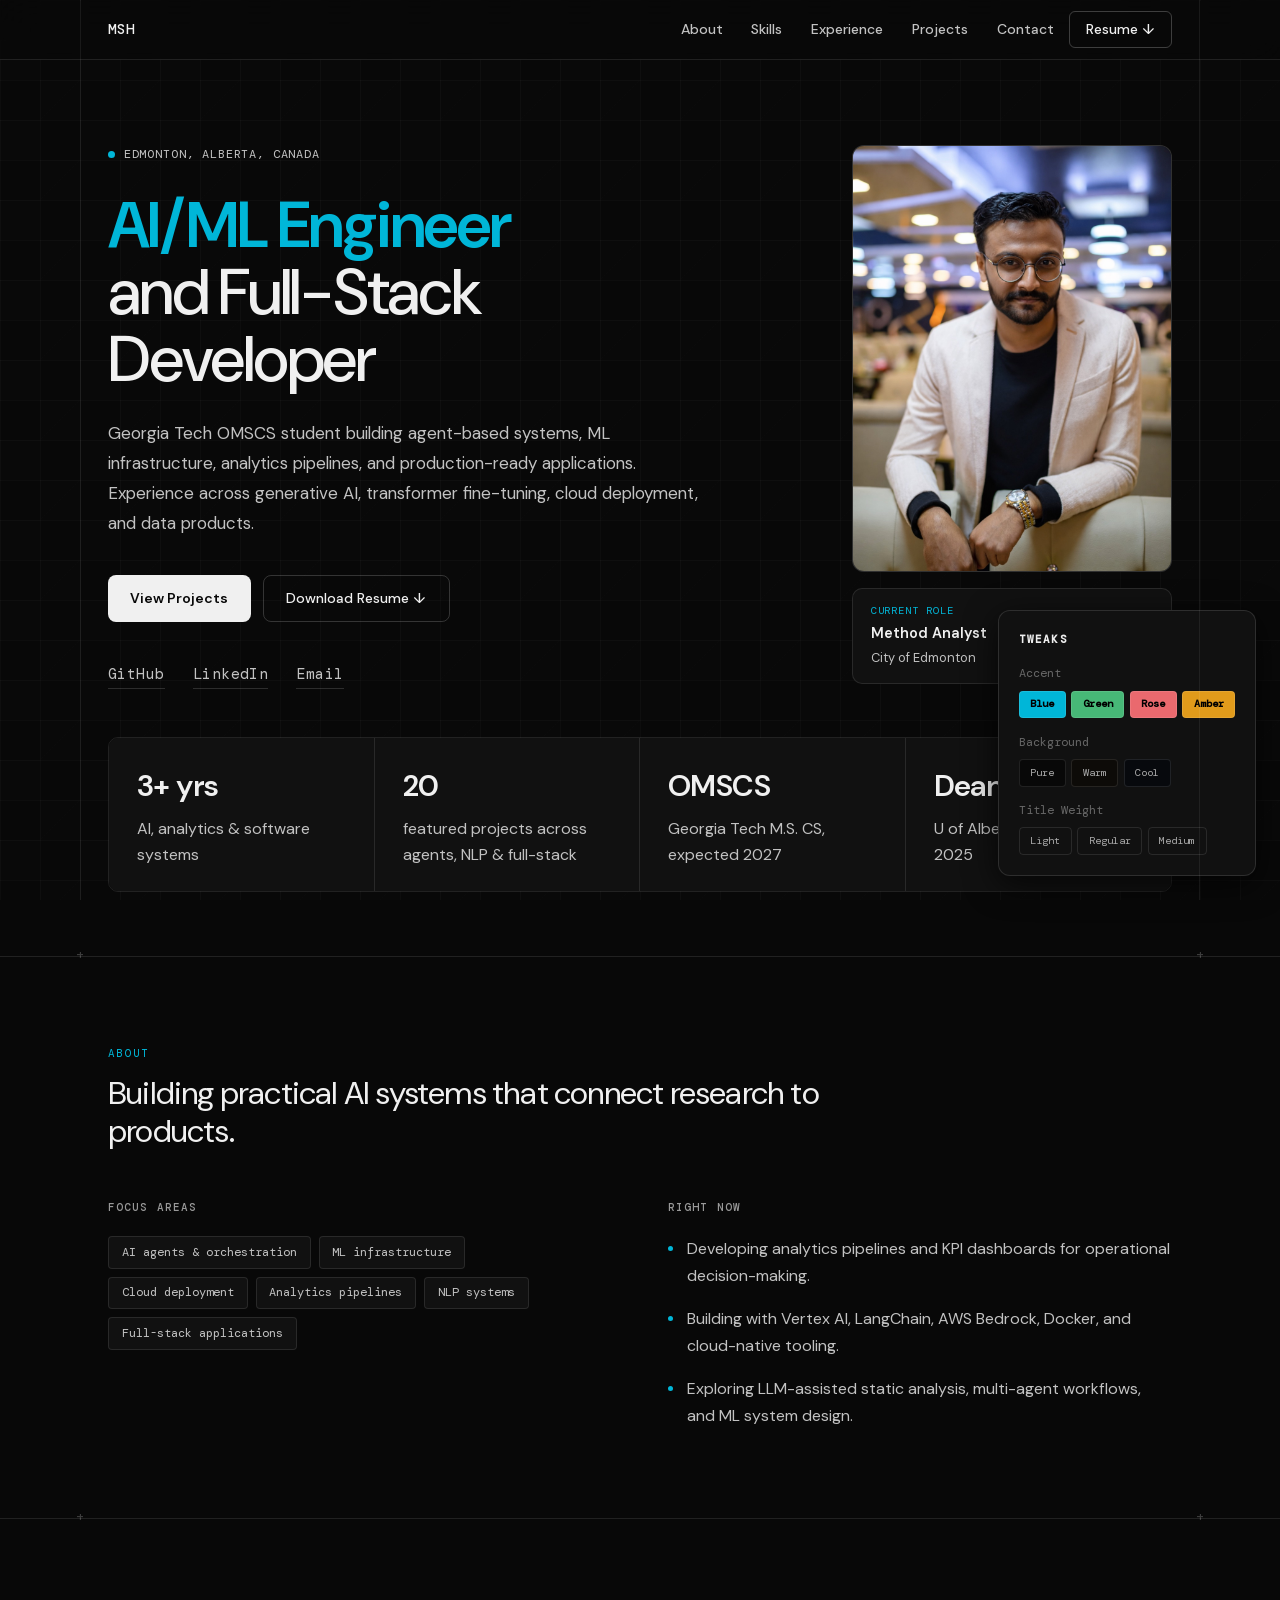
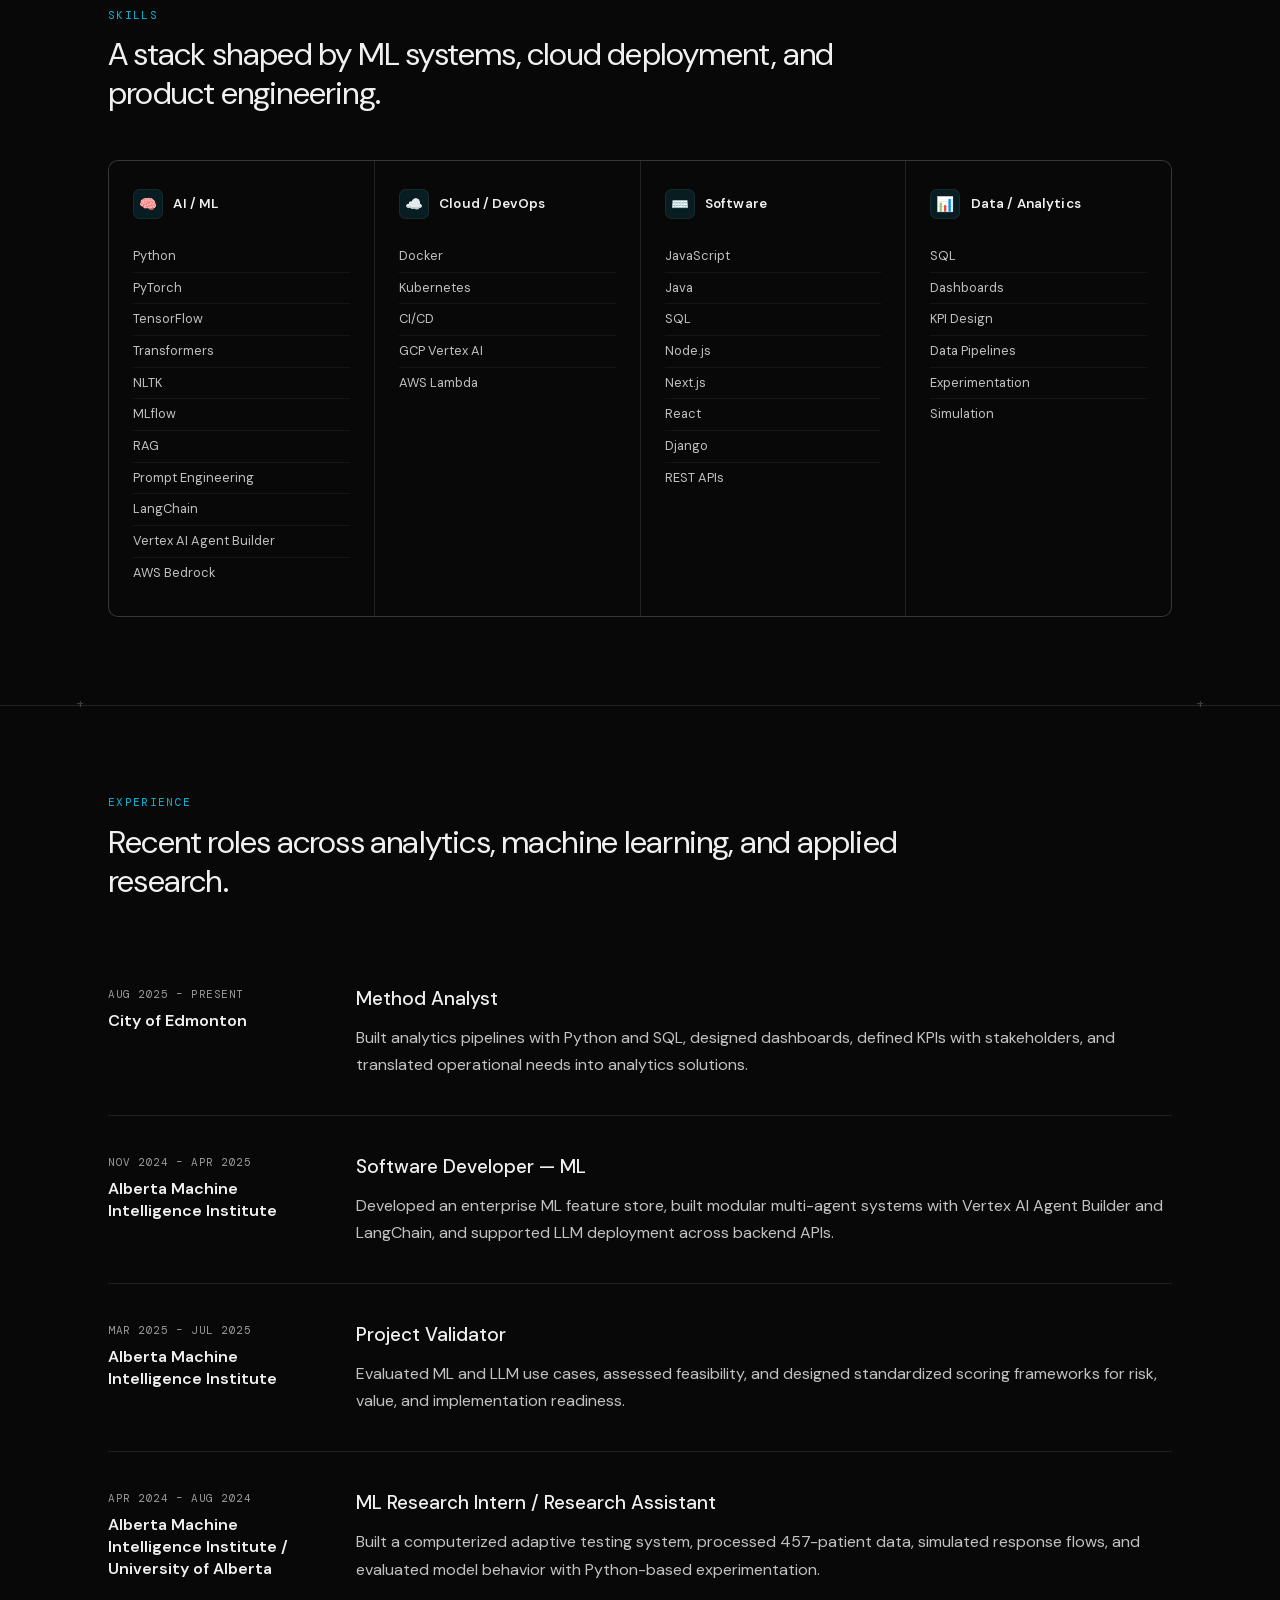
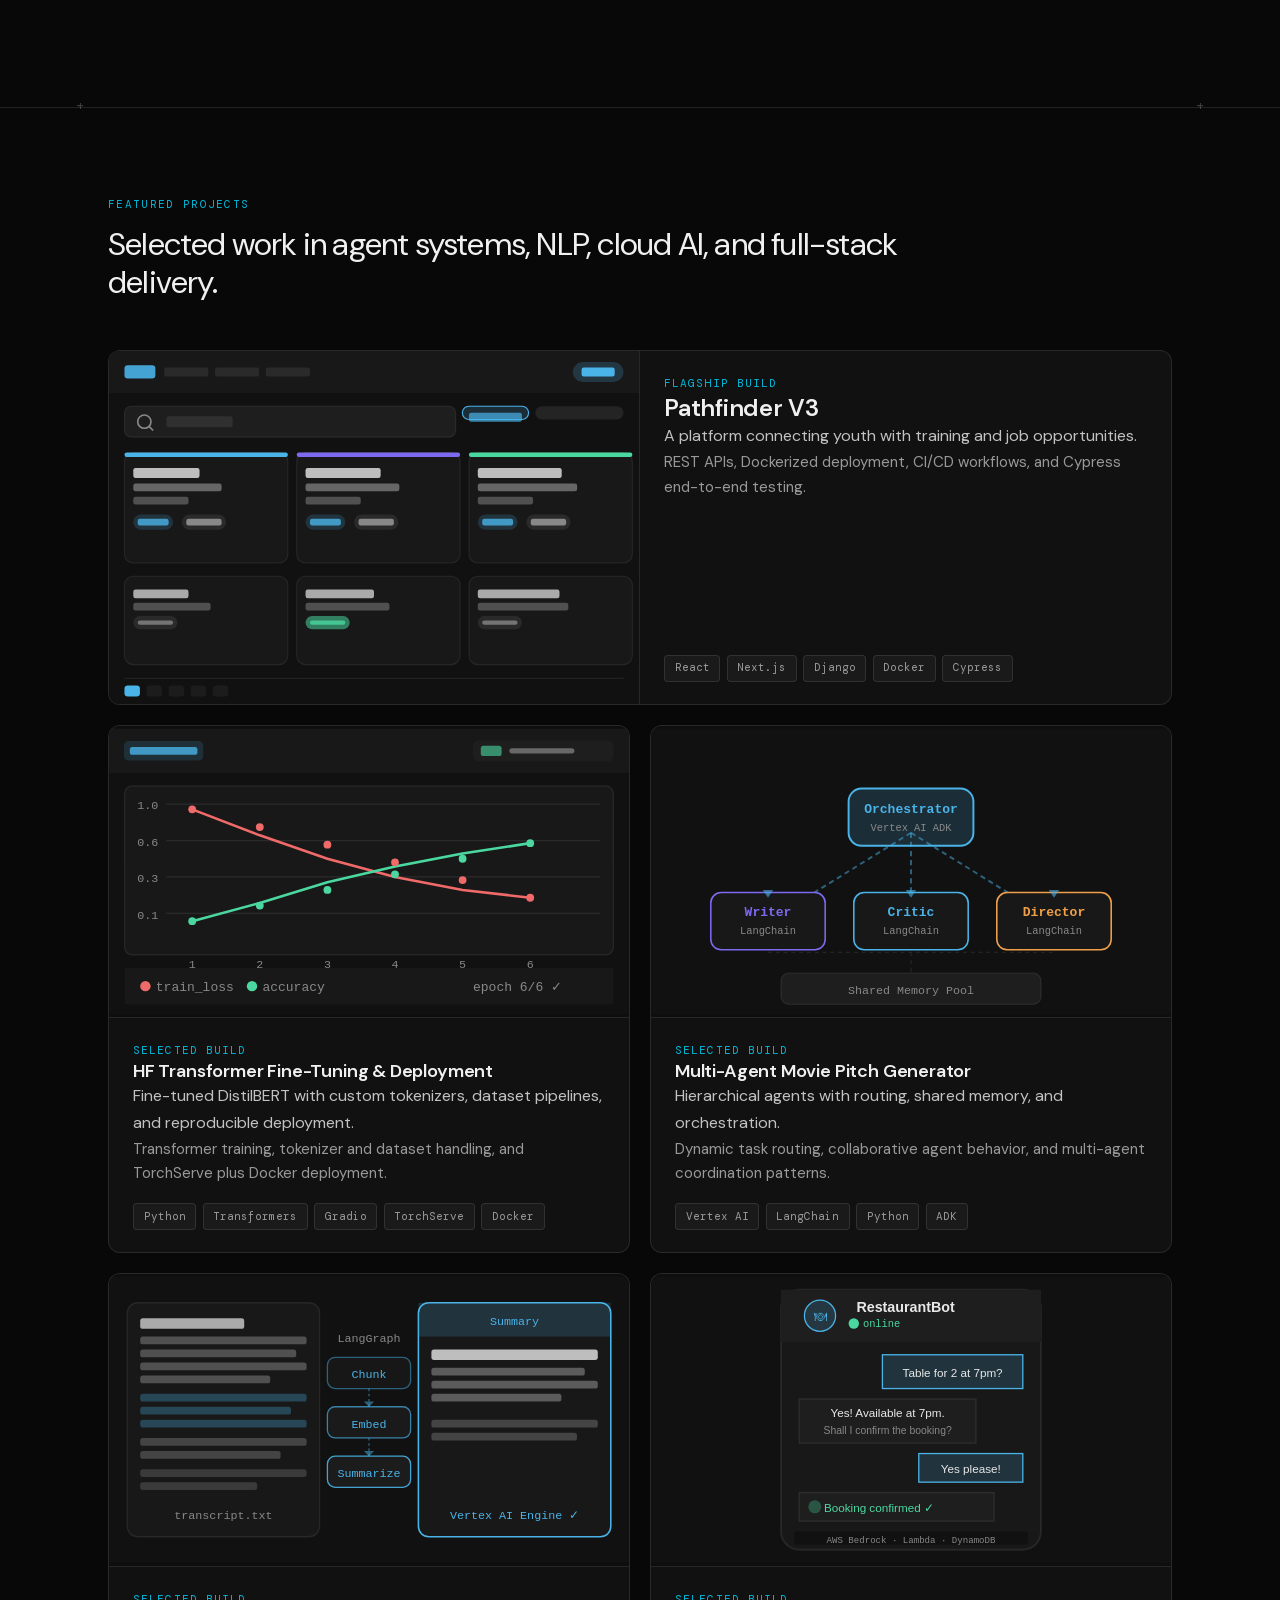
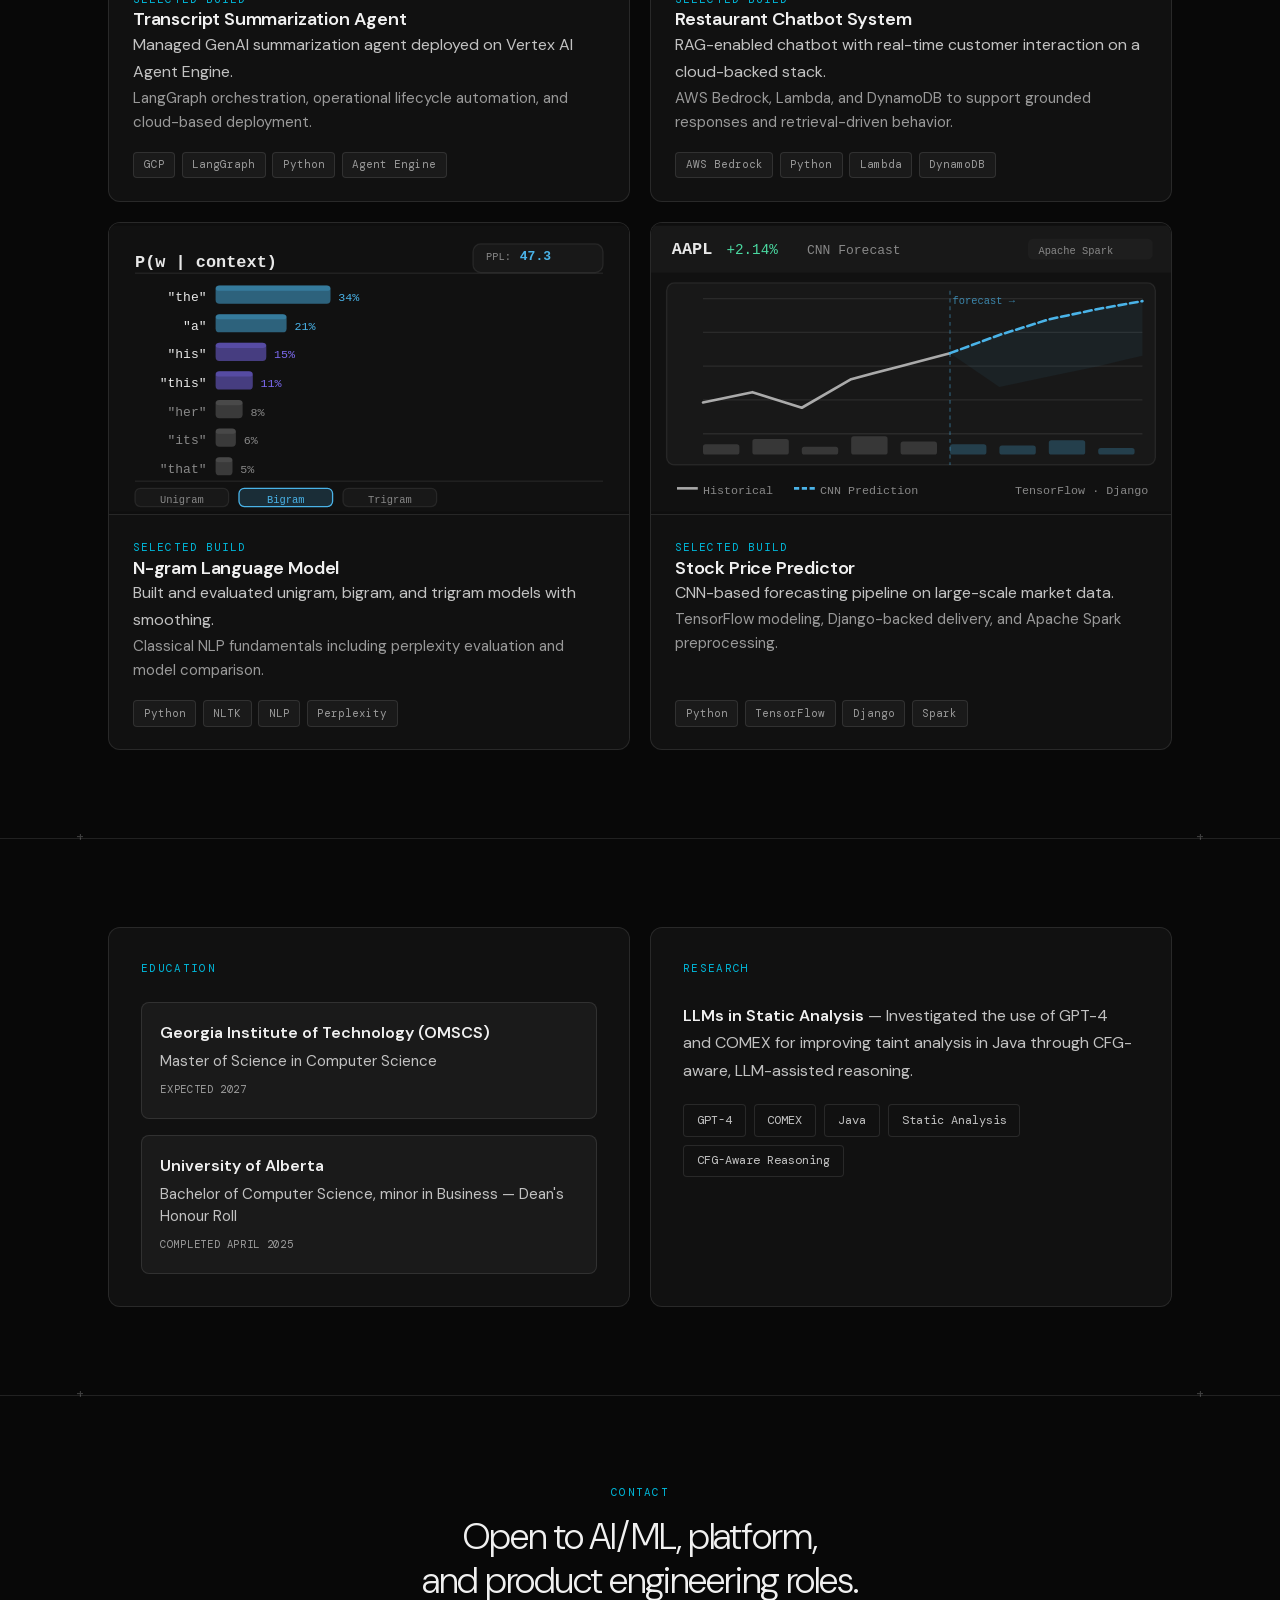
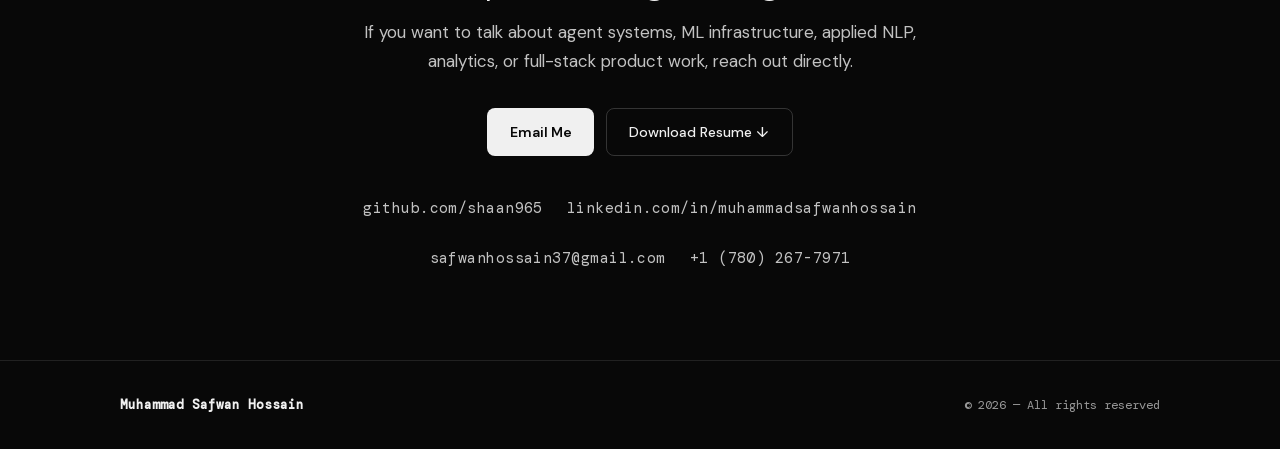
==== commit 226c4aa0: "Updates" ====
--- a/Muhammad Safwan Hossain - Portfolio.html
+++ b/Muhammad Safwan Hossain - Portfolio.html
@@ -187,7 +187,7 @@
   </script>
 
   <script type="__bundler/template">
-"<!DOCTYPE html>\n<html lang=\"en\" style=\"--accent: oklch(70% 0.16 212); --bg: #080808;\"><head>\n\n\n  <meta charset=\"UTF-8\"><style id=\"hb-stylesheet\"><\u002Fstyle>\n  <meta name=\"viewport\" content=\"width=device-width, initial-scale=1.0\">\n  <title>Muhammad Safwan Hossain — AI/ML Engineer<\u002Ftitle>\n  <link rel=\"preconnect\" href=\"https://fonts.googleapis.com\">\n  <link rel=\"preconnect\" href=\"https://fonts.gstatic.com\" crossorigin=\"\">\n  <style>/* latin-ext */\n@font-face {\n  font-family: 'DM Mono';\n  font-style: normal;\n  font-weight: 400;\n  font-display: swap;\n  src: url(\"f63e7379-837d-42bd-ab3e-052380c596ff\") format('woff2');\n  unicode-range: U+0100-02BA, U+02BD-02C5, U+02C7-02CC, U+02CE-02D7, U+02DD-02FF, U+0304, U+0308, U+0329, U+1D00-1DBF, U+1E00-1E9F, U+1EF2-1EFF, U+2020, U+20A0-20AB, U+20AD-20C0, U+2113, U+2C60-2C7F, U+A720-A7FF;\n}\n/* latin */\n@font-face {\n  font-family: 'DM Mono';\n  font-style: normal;\n  font-weight: 400;\n  font-display: swap;\n  src: url(\"aed8cb6c-cb27-4de8-b340-bba1b4dc55c1\") format('woff2');\n  unicode-range: U+0000-00FF, U+0131, U+0152-0153, U+02BB-02BC, U+02C6, U+02DA, U+02DC, U+0304, U+0308, U+0329, U+2000-206F, U+20AC, U+2122, U+2191, U+2193, U+2212, U+2215, U+FEFF, U+FFFD;\n}\n/* latin-ext */\n@font-face {\n  font-family: 'DM Mono';\n  font-style: normal;\n  font-weight: 500;\n  font-display: swap;\n  src: url(\"2c3c8390-7552-4043-b777-e53fe3b9c83c\") format('woff2');\n  unicode-range: U+0100-02BA, U+02BD-02C5, U+02C7-02CC, U+02CE-02D7, U+02DD-02FF, U+0304, U+0308, U+0329, U+1D00-1DBF, U+1E00-1E9F, U+1EF2-1EFF, U+2020, U+20A0-20AB, U+20AD-20C0, U+2113, U+2C60-2C7F, U+A720-A7FF;\n}\n/* latin */\n@font-face {\n  font-family: 'DM Mono';\n  font-style: normal;\n  font-weight: 500;\n  font-display: swap;\n  src: url(\"57920656-aa37-4e3b-8840-bd0ec4f802d3\") format('woff2');\n  unicode-range: U+0000-00FF, U+0131, U+0152-0153, U+02BB-02BC, U+02C6, U+02DA, U+02DC, U+0304, U+0308, U+0329, U+2000-206F, U+20AC, U+2122, U+2191, U+2193, U+2212, U+2215, U+FEFF, U+FFFD;\n}\n/* latin-ext */\n@font-face {\n  font-family: 'DM Sans';\n  font-style: italic;\n  font-weight: 300;\n  font-display: swap;\n  src: url(\"ea0ef896-f605-46d1-a431-a8bce43ef4d0\") format('woff2');\n  unicode-range: U+0100-02BA, U+02BD-02C5, U+02C7-02CC, U+02CE-02D7, U+02DD-02FF, U+0304, U+0308, U+0329, U+1D00-1DBF, U+1E00-1E9F, U+1EF2-1EFF, U+2020, U+20A0-20AB, U+20AD-20C0, U+2113, U+2C60-2C7F, U+A720-A7FF;\n}\n/* latin */\n@font-face {\n  font-family: 'DM Sans';\n  font-style: italic;\n  font-weight: 300;\n  font-display: swap;\n  src: url(\"be1c7f78-f531-4a3c-9a13-3bbda2307a4f\") format('woff2');\n  unicode-range: U+0000-00FF, U+0131, U+0152-0153, U+02BB-02BC, U+02C6, U+02DA, U+02DC, U+0304, U+0308, U+0329, U+2000-206F, U+20AC, U+2122, U+2191, U+2193, U+2212, U+2215, U+FEFF, U+FFFD;\n}\n/* latin-ext */\n@font-face {\n  font-family: 'DM Sans';\n  font-style: normal;\n  font-weight: 300;\n  font-display: swap;\n  src: url(\"845fc9f5-0bb5-45fc-8f28-ddf2ddcdeb0f\") format('woff2');\n  unicode-range: U+0100-02BA, U+02BD-02C5, U+02C7-02CC, U+02CE-02D7, U+02DD-02FF, U+0304, U+0308, U+0329, U+1D00-1DBF, U+1E00-1E9F, U+1EF2-1EFF, U+2020, U+20A0-20AB, U+20AD-20C0, U+2113, U+2C60-2C7F, U+A720-A7FF;\n}\n/* latin */\n@font-face {\n  font-family: 'DM Sans';\n  font-style: normal;\n  font-weight: 300;\n  font-display: swap;\n  src: url(\"9f40f2e0-7b0b-4ed0-a0bf-12b32dafd489\") format('woff2');\n  unicode-range: U+0000-00FF, U+0131, U+0152-0153, U+02BB-02BC, U+02C6, U+02DA, U+02DC, U+0304, U+0308, U+0329, U+2000-206F, U+20AC, U+2122, U+2191, U+2193, U+2212, U+2215, U+FEFF, U+FFFD;\n}\n/* latin-ext */\n@font-face {\n  font-family: 'DM Sans';\n  font-style: normal;\n  font-weight: 400;\n  font-display: swap;\n  src: url(\"845fc9f5-0bb5-45fc-8f28-ddf2ddcdeb0f\") format('woff2');\n  unicode-range: U+0100-02BA, U+02BD-02C5, U+02C7-02CC, U+02CE-02D7, U+02DD-02FF, U+0304, U+0308, U+0329, U+1D00-1DBF, U+1E00-1E9F, U+1EF2-1EFF, U+2020, U+20A0-20AB, U+20AD-20C0, U+2113, U+2C60-2C7F, U+A720-A7FF;\n}\n/* latin */\n@font-face {\n  font-family: 'DM Sans';\n  font-style: normal;\n  font-weight: 400;\n  font-display: swap;\n  src: url(\"9f40f2e0-7b0b-4ed0-a0bf-12b32dafd489\") format('woff2');\n  unicode-range: U+0000-00FF, U+0131, U+0152-0153, U+02BB-02BC, U+02C6, U+02DA, U+02DC, U+0304, U+0308, U+0329, U+2000-206F, U+20AC, U+2122, U+2191, U+2193, U+2212, U+2215, U+FEFF, U+FFFD;\n}\n/* latin-ext */\n@font-face {\n  font-family: 'DM Sans';\n  font-style: normal;\n  font-weight: 500;\n  font-display: swap;\n  src: url(\"845fc9f5-0bb5-45fc-8f28-ddf2ddcdeb0f\") format('woff2');\n  unicode-range: U+0100-02BA, U+02BD-02C5, U+02C7-02CC, U+02CE-02D7, U+02DD-02FF, U+0304, U+0308, U+0329, U+1D00-1DBF, U+1E00-1E9F, U+1EF2-1EFF, U+2020, U+20A0-20AB, U+20AD-20C0, U+2113, U+2C60-2C7F, U+A720-A7FF;\n}\n/* latin */\n@font-face {\n  font-family: 'DM Sans';\n  font-style: normal;\n  font-weight: 500;\n  font-display: swap;\n  src: url(\"9f40f2e0-7b0b-4ed0-a0bf-12b32dafd489\") format('woff2');\n  unicode-range: U+0000-00FF, U+0131, U+0152-0153, U+02BB-02BC, U+02C6, U+02DA, U+02DC, U+0304, U+0308, U+0329, U+2000-206F, U+20AC, U+2122, U+2191, U+2193, U+2212, U+2215, U+FEFF, U+FFFD;\n}\n/* latin-ext */\n@font-face {\n  font-family: 'DM Sans';\n  font-style: normal;\n  font-weight: 600;\n  font-display: swap;\n  src: url(\"845fc9f5-0bb5-45fc-8f28-ddf2ddcdeb0f\") format('woff2');\n  unicode-range: U+0100-02BA, U+02BD-02C5, U+02C7-02CC, U+02CE-02D7, U+02DD-02FF, U+0304, U+0308, U+0329, U+1D00-1DBF, U+1E00-1E9F, U+1EF2-1EFF, U+2020, U+20A0-20AB, U+20AD-20C0, U+2113, U+2C60-2C7F, U+A720-A7FF;\n}\n/* latin */\n@font-face {\n  font-family: 'DM Sans';\n  font-style: normal;\n  font-weight: 600;\n  font-display: swap;\n  src: url(\"9f40f2e0-7b0b-4ed0-a0bf-12b32dafd489\") format('woff2');\n  unicode-range: U+0000-00FF, U+0131, U+0152-0153, U+02BB-02BC, U+02C6, U+02DA, U+02DC, U+0304, U+0308, U+0329, U+2000-206F, U+20AC, U+2122, U+2191, U+2193, U+2212, U+2215, U+FEFF, U+FFFD;\n}\n<\u002Fstyle>\n  <style>\n    *, *::before, *::after { box-sizing: border-box; margin: 0; padding: 0; }\n\n    :root {\n      --bg:         #080808;\n      --bg-2:       #111111;\n      --bg-3:       #1a1a1a;\n      --line:       rgba(255,255,255,0.1);\n      --line-hover: rgba(255,255,255,0.22);\n      --text:       #f0f0f0;\n      --muted:      #c2c2c2;\n      --subtle:     #999;\n      --accent:     oklch(70% 0.16 212);\n      --accent-dim: oklch(70% 0.16 212 / 0.12);\n      --mono:       'DM Mono', monospace;\n      --sans:       'DM Sans', sans-serif;\n      --container:  1120px;\n      --r:          10px;\n      --ease:       cubic-bezier(.25,.46,.45,.94);\n    }\n\n    html { font-size: 16px !important; scroll-behavior: smooth; }\n\n    body {\n      background: var(--bg);\n      color: var(--text);\n      font-family: var(--sans);\n      line-height: 1.6;\n      overflow-x: hidden;\n      -webkit-font-smoothing: antialiased;\n    }\n\n    /* + corner markers at section intersections */\n    section {\n      overflow: visible;\n    }\n    section::before, section::after {\n      content: '+';\n      position: absolute;\n      top: -8px;\n      font-family: var(--mono);\n      font-size: 13px;\n      color: rgba(255,255,255,0.22);\n      line-height: 1;\n      z-index: 10000;\n      pointer-events: none;\n    }\n    section::before {\n      left: max(1.25rem, calc(50% - min(560px, 50% - 1.25rem)));\n      transform: translateX(-50%);\n    }\n    section::after {\n      right: max(1.25rem, calc(50% - min(560px, 50% - 1.25rem)));\n      transform: translateX(50%);\n    }\n\n    /* newspaper column strokes */\n    body::after {\n      content: '';\n      position: fixed;\n      inset: 0;\n      margin-inline: auto;\n      width: min(var(--container), 100% - 2.5rem);\n      border-left: 1px solid rgba(255,255,255,0.07);\n      border-right: 1px solid rgba(255,255,255,0.07);\n      pointer-events: none;\n      z-index: 9999;\n    }\n\n    /* subtle grid texture with varying cell opacity */\n    body::before {\n      content: '';\n      position: fixed;\n      inset: 0;\n      z-index: 0;\n      pointer-events: none;\n      background-image:\n        linear-gradient(rgba(255,255,255,0.025) 1px, transparent 1px),\n        linear-gradient(90deg, rgba(255,255,255,0.025) 1px, transparent 1px),\n        linear-gradient(45deg, rgba(255,255,255,0.008) 25%, transparent 25%),\n        linear-gradient(-45deg, rgba(255,255,255,0.008) 25%, transparent 25%),\n        linear-gradient(45deg, transparent 75%, rgba(255,255,255,0.008) 75%),\n        linear-gradient(-45deg, transparent 75%, rgba(255,255,255,0.008) 75%);\n      background-size:\n        40px 40px,\n        40px 40px,\n        80px 80px,\n        80px 80px,\n        80px 80px,\n        80px 80px;\n      background-position: 0 0, 0 0, 0 0, 0 40px, 40px -40px, -40px 0;\n    }\n\n    a { color: inherit; text-decoration: none; }\n    img { display: block; max-width: 100%; }\n    button { font: inherit; cursor: pointer; border: none; background: none; }\n    ul { list-style: none; }\n\n    .container {\n      width: min(var(--container), 100% - 2.5rem);\n      margin-inline: auto;\n      position: relative;\n      z-index: 1;\n      padding-inline: 1.75rem;\n    }\n\n    /* ─── NAV ─── */\n    #nav {\n      position: fixed;\n      inset: 0 0 auto;\n      z-index: 100;\n      height: 60px;\n      display: flex;\n      align-items: center;\n      background: rgba(8,8,8,0.75);\n      backdrop-filter: blur(18px);\n      -webkit-backdrop-filter: blur(18px);\n      border-bottom: 1px solid var(--line);\n      transition: background 300ms var(--ease);\n    }\n    #nav.scrolled { background: rgba(8,8,8,0.95); }\n    .nav-inner {\n      display: flex;\n      align-items: center;\n      justify-content: space-between;\n      gap: 2rem;\n      width: 100%;\n    }\n    .nav-brand {\n      font-family: var(--mono);\n      font-size: 14px;\n      font-weight: 500;\n      color: var(--text);\n      letter-spacing: .06em;\n    }\n    .nav-links {\n      display: flex;\n      align-items: center;\n      gap: .1rem;\n    }\n    .nav-links a {\n      padding: .45rem .85rem;\n      border-radius: 6px;\n      font-size: 14px;\n      font-weight: 500;\n      color: var(--muted);\n      transition: color 180ms, background 180ms;\n      white-space: nowrap;\n    }\n    .nav-links a:hover, .nav-links a.active { color: var(--text); background: rgba(255,255,255,0.07); }\n    .nav-resume {\n      padding: .42rem 1rem !important;\n      border: 1px solid var(--line-hover) !important;\n      border-radius: 6px !important;\n      color: var(--text) !important;\n      background: transparent !important;\n      transition: border-color 180ms, background 180ms !important;\n    }\n    .nav-resume:hover { border-color: rgba(255,255,255,0.4) !important; background: rgba(255,255,255,0.05) !important; }\n    .nav-toggle {\n      display: none;\n      color: var(--text);\n      padding: .5rem;\n      opacity: .9;\n    }\n\n    /* ─── HERO ─── */\n    #hero {\n      min-height: 100svh;\n      display: flex;\n      flex-direction: column;\n      justify-content: center;\n      padding-top: 60px;\n      border-bottom: 1px solid var(--line);\n      position: relative;\n      z-index: 1;\n    }\n    .hero-grid {\n      display: grid;\n      grid-template-columns: 1fr 320px;\n      gap: 5rem;\n      align-items: center;\n      padding: 5rem 0 3rem;\n    }\n    .hero-label {\n      display: inline-flex;\n      align-items: center;\n      gap: .55rem;\n      font-family: var(--mono);\n      font-size: 12px;\n      color: var(--muted);\n      letter-spacing: .07em;\n      text-transform: uppercase;\n      margin-bottom: 1.75rem;\n    }\n    .hero-label::before {\n      content: '';\n      width: 7px; height: 7px;\n      border-radius: 50%;\n      background: var(--accent);\n      flex-shrink: 0;\n    }\n    .hero-title {\n      font-size: clamp(44px, 5vw, 68px);\n      font-weight: 300;\n      line-height: 1.05;\n      letter-spacing: -.035em;\n      color: var(--text);\n      margin-bottom: 1.5rem;\n    }\n    .hero-title strong {\n      font-weight: 600;\n      color: var(--accent);\n    }\n    .hero-bio {\n      font-size: 17px;\n      line-height: 1.78;\n      color: var(--muted);\n      max-width: 50ch;\n      margin-bottom: 2.25rem;\n    }\n    .hero-actions {\n      display: flex;\n      flex-wrap: wrap;\n      gap: .75rem;\n      margin-bottom: 2.5rem;\n    }\n    .btn-primary {\n      display: inline-flex;\n      align-items: center;\n      gap: .45rem;\n      padding: .72rem 1.4rem;\n      background: var(--text);\n      color: #080808;\n      border-radius: 8px;\n      font-size: 14px;\n      font-weight: 600;\n      transition: opacity 200ms, transform 200ms;\n    }\n    .btn-primary:hover { opacity: .88; transform: translateY(-1px); }\n    .btn-ghost {\n      display: inline-flex;\n      align-items: center;\n      gap: .45rem;\n      padding: .72rem 1.4rem;\n      border: 1px solid rgba(255,255,255,0.18);\n      border-radius: 8px;\n      font-size: 14px;\n      font-weight: 500;\n      color: var(--text);\n      transition: border-color 200ms, background 200ms, transform 200ms;\n    }\n    .btn-ghost:hover { border-color: rgba(255,255,255,0.35); background: rgba(255,255,255,0.04); transform: translateY(-1px); }\n    .hero-socials {\n      display: flex;\n      gap: 1.75rem;\n    }\n    .hero-socials a {\n      font-size: 15px;\n      font-family: var(--mono);\n      color: var(--muted);\n      border-bottom: 1px solid rgba(255,255,255,0.15);\n      padding-bottom: 2px;\n      letter-spacing: .03em;\n      transition: color 200ms, border-color 200ms;\n    }\n    .hero-socials a:hover { color: var(--text); border-color: var(--text); }\n\n    /* ─── PHOTO COLUMN ─── */\n    .hero-photo-col {\n      display: flex;\n      flex-direction: column;\n      gap: 1rem;\n    }\n    .hero-photo {\n      aspect-ratio: 3/4;\n      border-radius: 12px;\n      overflow: hidden;\n      background: var(--bg-3);\n      border: 1px solid var(--line);\n    }\n    .hero-photo img {\n      width: 100%;\n      height: 100%;\n      object-fit: cover;\n      object-position: center 8%;\n    }\n    /* badge BELOW photo, natural flow */\n    .hero-badge {\n      padding: .9rem 1.1rem;\n      background: var(--bg-2);\n      border: 1px solid var(--line);\n      border-radius: var(--r);\n      display: flex;\n      flex-direction: column;\n      gap: .15rem;\n    }\n    .badge-label {\n      font-family: var(--mono);\n      font-size: .65rem;\n      color: var(--accent);\n      text-transform: uppercase;\n      letter-spacing: .09em;\n    }\n    .badge-value {\n      font-size: .9rem;\n      font-weight: 600;\n      color: var(--text);\n    }\n    .badge-sub {\n      font-size: .8rem;\n      color: var(--muted);\n    }\n\n    /* ─── STATS STRIP ─── */\n    .hero-stats-wrap {\n      padding: 0 0 4rem;\n    }\n    .hero-stats {\n      display: grid;\n      grid-template-columns: repeat(4, 1fr);\n      border: 1px solid var(--line);\n      border-radius: 10px;\n      overflow: hidden;\n    }\n    .stat-item {\n      background: var(--bg-2);\n      padding: 24px 28px;\n      border-right: 1px solid var(--line);\n      font-size: 16px;\n    }\n    .stat-item:last-child { border-right: none; }\n    .stat-value {\n      display: block;\n      font-size: 30px;\n      font-weight: 600;\n      letter-spacing: -.02em;\n      margin-bottom: 6px;\n      color: var(--text);\n    }\n    .stat-label {\n      font-size: 16px;\n      color: var(--muted);\n      line-height: 1.5;\n    }\n\n    /* ─── SECTION SHELL ─── */\n    .section {\n      padding: 5.5rem 0;\n      border-bottom: 1px solid var(--line);\n      position: relative;\n      z-index: 1;\n    }\n    .section-header { margin-bottom: 3rem; }\n    .eyebrow {\n      font-family: var(--mono);\n      font-size: 11px;\n      letter-spacing: .12em;\n      text-transform: uppercase;\n      color: var(--accent);\n      margin-bottom: .7rem;\n      display: block;\n    }\n    .section-title {\n      font-size: clamp(28px, 2.5vw, 38px);\n      font-weight: 400;\n      letter-spacing: -.025em;\n      line-height: 1.2;\n      color: var(--text);\n      max-width: 38ch;\n    }\n\n    /* ─── ABOUT ─── */\n    .about-grid {\n      display: grid;\n      grid-template-columns: 1fr 1fr;\n      gap: 3.5rem;\n    }\n    .about-col h3 {\n      font-size: 11px;\n      font-weight: 500;\n      color: var(--subtle);\n      text-transform: uppercase;\n      letter-spacing: .1em;\n      font-family: var(--mono);\n      margin-bottom: 1.25rem;\n    }\n    .about-tags {\n      display: flex;\n      flex-wrap: wrap;\n      gap: .5rem;\n    }\n    .tag {\n      padding: .35rem .8rem;\n      border: 1px solid var(--line);\n      border-radius: 4px;\n      font-size: 12px;\n      color: var(--muted);\n      font-family: var(--mono);\n      background: var(--bg-2);\n      transition: border-color 180ms, color 180ms;\n    }\n    .tag:hover { border-color: var(--line-hover); color: var(--text); }\n    .about-bullets {\n      display: flex;\n      flex-direction: column;\n      gap: 1rem;\n    }\n    .about-bullets li {\n      font-size: 16px;\n      color: var(--muted);\n      line-height: 1.68;\n      padding-left: 1.2rem;\n      position: relative;\n    }\n    .about-bullets li::before {\n      content: '';\n      position: absolute;\n      left: 0; top: .62em;\n      width: 5px; height: 5px;\n      border-radius: 50%;\n      background: var(--accent);\n    }\n\n    /* ─── SKILLS ─── */\n    .skills-grid {\n      display: grid;\n      grid-template-columns: repeat(4, 1fr);\n      gap: 1px;\n      background: var(--line);\n      border: 1px solid var(--line);\n      border-radius: var(--r);\n      overflow: hidden;\n    }\n    .skill-col {\n      background: var(--bg);\n      padding: 1.75rem 1.5rem;\n      transition: background 200ms;\n    }\n    .skill-col:hover { background: var(--bg-2); }\n    .skill-col-header {\n      display: flex;\n      align-items: center;\n      gap: .65rem;\n      margin-bottom: 1.35rem;\n    }\n    .skill-icon {\n      width: 30px; height: 30px;\n      border-radius: 7px;\n      background: var(--accent-dim);\n      display: grid;\n      place-items: center;\n      font-size: .9rem;\n      border: 1px solid rgba(255,255,255,0.07);\n    }\n    .skill-col-title {\n      font-size: .84rem;\n      font-weight: 600;\n      color: var(--text);\n      letter-spacing: .01em;\n    }\n    .skill-items {\n      display: flex;\n      flex-direction: column;\n    }\n    .skill-items li {\n      font-size: .8rem;\n      color: var(--muted);\n      padding: .32rem 0;\n      border-bottom: 1px solid rgba(255,255,255,0.05);\n      transition: color 180ms;\n    }\n    .skill-items li:last-child { border-bottom: none; }\n    .skill-items li:hover { color: var(--text); }\n\n    /* ─── EXPERIENCE ─── */\n    .experience-list { display: flex; flex-direction: column; }\n    .exp-item {\n      display: grid;\n      grid-template-columns: 200px 1fr;\n      gap: 3rem;\n      padding: 2.25rem 0;\n      border-bottom: 1px solid var(--line);\n    }\n    .exp-item:last-child { border-bottom: none; }\n    .exp-meta { display: flex; flex-direction: column; gap: .45rem; padding-top: .1rem; }\n    .exp-date {\n      font-family: var(--mono);\n      font-size: 11px;\n      color: var(--subtle);\n      letter-spacing: .05em;\n      text-transform: uppercase;\n    }\n    .exp-org { font-size: 16px; font-weight: 600; color: var(--text); line-height: 1.35; }\n    .exp-role { font-size: 19px; font-weight: 500; color: var(--text); margin-bottom: .6rem; }\n    .exp-summary { font-size: 16px; color: var(--muted); line-height: 1.72; }\n\n    /* ─── PROJECTS ─── */\n    .projects-grid {\n      display: grid;\n      grid-template-columns: repeat(2, 1fr);\n      gap: 1.25rem;\n    }\n    .project-card {\n      border: 1px solid var(--line);\n      border-radius: 12px;\n      overflow: hidden;\n      background: var(--bg-2);\n      transition: border-color 280ms var(--ease), transform 280ms var(--ease);\n      display: flex;\n      flex-direction: column;\n    }\n    .project-card:hover { border-color: rgba(255,255,255,0.2); transform: translateY(-3px); }\n    .project-card.featured {\n      grid-column: span 2;\n      display: grid;\n      grid-template-columns: 1fr 1fr;\n    }\n    .project-img {\n      background: var(--bg-3);\n      aspect-ratio: 16/9;\n      overflow: hidden;\n      border-bottom: 1px solid var(--line);\n      display: flex;\n      align-items: center;\n      justify-content: center;\n    }\n    .project-card.featured .project-img {\n      aspect-ratio: auto;\n      min-height: 260px;\n      border-bottom: none;\n      border-right: 1px solid var(--line);\n    }\n    .project-img img {\n      width: 100%; height: 100%;\n      object-fit: cover;\n      opacity: .8;\n    }\n    .project-img-placeholder {\n      font-family: var(--mono);\n      font-size: .68rem;\n      color: var(--subtle);\n      letter-spacing: .05em;\n      padding: 1.5rem;\n      text-align: center;\n      line-height: 1.6;\n    }\n    .project-body {\n      padding: 1.5rem 1.5rem 1.4rem;\n      display: flex;\n      flex-direction: column;\n      gap: .8rem;\n      flex: 1;\n      justify-content: space-between;\n    }\n    .project-eyebrow {\n      font-family: var(--mono);\n      font-size: 11px;\n      letter-spacing: .1em;\n      text-transform: uppercase;\n      color: var(--accent);\n    }\n    .project-title {\n      font-size: 18px;\n      font-weight: 600;\n      line-height: 1.3;\n      letter-spacing: -.01em;\n      color: var(--text);\n    }\n    .project-featured-title { font-size: 24px; }\n    .project-summary { font-size: 16px; color: var(--muted); line-height: 1.68; }\n    .project-highlights { font-size: 15px; color: var(--subtle); line-height: 1.62; }\n    .project-tech { display: flex; flex-wrap: wrap; gap: .4rem; margin-top: .3rem; }\n    .tech-tag {\n      padding: .22rem .6rem;\n      border: 1px solid var(--line);\n      border-radius: 4px;\n      font-family: var(--mono);\n      font-size: 11px;\n      color: var(--subtle);\n      background: var(--bg-3);\n    }\n\n    /* ─── EDUCATION / RESEARCH ─── */\n    .edu-grid {\n      display: grid;\n      grid-template-columns: 1fr 1fr;\n      gap: 1.25rem;\n      margin: 0;\n    }\n    .edu-card {\n      border: 1px solid var(--line);\n      border-radius: 12px;\n      padding: 2rem;\n      background: var(--bg-2);\n    }\n    .edu-entries { display: flex; flex-direction: column; gap: 1rem; margin-top: 1.5rem; }\n    .edu-entry {\n      padding: 1.1rem 1.15rem;\n      background: var(--bg-3);\n      border: 1px solid var(--line);\n      border-radius: 8px;\n    }\n    .edu-school { font-size: 16px; font-weight: 600; color: var(--text); margin-bottom: .25rem; }\n    .edu-degree { font-size: 15px; color: var(--muted); line-height: 1.5; }\n    .edu-date {\n      display: inline-block; margin-top: .5rem;\n      font-family: var(--mono); font-size: .67rem;\n      color: var(--subtle); text-transform: uppercase; letter-spacing: .06em;\n    }\n    .research-body { margin-top: 1.5rem; }\n    .research-desc {\n      font-size: 16px; color: var(--muted);\n      line-height: 1.72; margin-bottom: 1.25rem;\n    }\n    .research-desc strong { color: var(--text); font-weight: 600; }\n\n    /* ─── CONTACT ─── */\n    #contact { border-bottom: none; }\n    .contact-inner {\n      max-width: 600px;\n      margin: 0 auto;\n      text-align: center;\n    }\n    .contact-title {\n      font-size: clamp(1.6rem, 3vw, 2.3rem);\n      font-weight: 300;\n      letter-spacing: -.03em;\n      line-height: 1.2;\n      color: var(--text);\n      margin-bottom: 1rem;\n    }\n    .contact-desc {\n      font-size: 17px; color: var(--muted);\n      line-height: 1.72; margin-bottom: 2rem;\n    }\n    .contact-actions {\n      display: flex;\n      justify-content: center;\n      gap: .75rem;\n      flex-wrap: wrap;\n      margin-bottom: 2.5rem;\n    }\n    .contact-links {\n      display: flex;\n      justify-content: center;\n      flex-wrap: wrap;\n      gap: 1.5rem;\n    }\n    .contact-links a {\n      font-family: var(--mono);\n      font-size: 15px;\n      color: var(--muted);\n      transition: color 180ms;\n      letter-spacing: .03em;\n      border-bottom: 1px solid transparent;\n      padding-bottom: 1px;\n    }\n    .contact-links a:hover { color: var(--text); border-bottom-color: rgba(255,255,255,0.3); }\n\n    /* ─── FOOTER ─── */\n    footer {\n      padding: 1.75rem 0;\n      border-top: 1px solid var(--line);\n      position: relative;\n      z-index: 1;\n    }\n    .footer-inner {\n      display: flex;\n      align-items: center;\n      justify-content: space-between;\n      gap: 1rem;\n      flex-wrap: wrap;\n      padding: 6px 12px;\n    }\n    .footer-name { font-size: .8rem; font-weight: 600; font-family: var(--mono); color: var(--text); }\n    .footer-copy { font-size: .75rem; color: var(--subtle); font-family: var(--mono); }\n\n    /* ─── REVEAL ─── */\n    .reveal {\n      opacity: 0;\n      transform: translateY(18px);\n      transition: opacity 550ms var(--ease), transform 550ms var(--ease);\n    }\n    .reveal.visible { opacity: 1; transform: none; }\n\n    /* ─── MOBILE NAV ─── */\n    @media (max-width: 760px) {\n      .nav-links > a:not(.nav-resume) { display: none; }\n      .nav-toggle { display: flex; align-items: center; }\n      .nav-links.open {\n        display: flex !important;\n        flex-direction: column;\n        position: fixed;\n        top: 60px;\n        inset-inline: 0;\n        background: rgba(8,8,8,0.98);\n        border-bottom: 1px solid var(--line);\n        padding: 1rem 1.5rem 1.5rem;\n        gap: .2rem;\n        backdrop-filter: blur(20px);\n        z-index: 99;\n      }\n      .nav-links.open > a { display: block; padding: .65rem .75rem; font-size: .92rem; }\n    }\n\n    /* ─── RESPONSIVE ─── */\n    @media (max-width: 900px) {\n      .hero-grid { grid-template-columns: 1fr; gap: 2.5rem; }\n      .hero-photo-col { max-width: 300px; margin: 0 auto; }\n      .about-grid { grid-template-columns: 1fr; gap: 2.25rem; }\n      .skills-grid { grid-template-columns: repeat(2, 1fr); }\n      .edu-grid { grid-template-columns: 1fr; }\n      .project-card.featured {\n        grid-column: 1;\n        grid-template-columns: 1fr;\n      }\n      .project-card.featured .project-img {\n        aspect-ratio: 16/9;\n        min-height: unset;\n        border-right: none;\n        border-bottom: 1px solid var(--line);\n      }\n      .projects-grid { grid-template-columns: 1fr; }\n      .hero-stats { grid-template-columns: repeat(2, 1fr); }\n      .stat-item:nth-child(2) { border-right: none; }\n      .stat-item:nth-child(1), .stat-item:nth-child(2) { border-bottom: 1px solid var(--line); }\n    }\n    @media (max-width: 580px) {\n      .exp-item { grid-template-columns: 1fr; gap: .4rem; }\n      .skills-grid { grid-template-columns: 1fr; }\n    }\n  <\u002Fstyle>\n\n<\u002Fhead>\n<body data-cc-id=\"cc-1\" style=\"cursor: crosshair; font-size: 16px;\">\n\n<!-- NAV -->\n<nav id=\"nav\" class=\"scrolled\">\n  <div class=\"container\">\n    <div class=\"nav-inner\">\n      <a href=\"#hero\" class=\"nav-brand\">MSH<\u002Fa>\n      <div class=\"nav-links\" id=\"nav-links\">\n        <a href=\"#about\" class=\"\">About<\u002Fa>\n        <a href=\"#skills\" class=\"\">Skills<\u002Fa>\n        <a href=\"#experience\" class=\"\">Experience<\u002Fa>\n        <a href=\"#projects\" class=\"\">Projects<\u002Fa>\n        <a href=\"#contact\">Contact<\u002Fa>\n        <a href=\"Portfolio/assets/Muhammad_Safwan_Hossain_Resume.pdf\" download=\"\" class=\"nav-resume\">Resume ↓<\u002Fa>\n      <\u002Fdiv>\n      <button class=\"nav-toggle\" id=\"nav-toggle\" aria-label=\"Menu\">\n        <svg width=\"20\" height=\"20\" viewBox=\"0 0 20 20\" fill=\"none\" stroke=\"currentColor\" stroke-width=\"1.6\">\n          <line x1=\"2\" y1=\"5\" x2=\"18\" y2=\"5\"><\u002Fline>\n          <line x1=\"2\" y1=\"10\" x2=\"18\" y2=\"10\"><\u002Fline>\n          <line x1=\"2\" y1=\"15\" x2=\"18\" y2=\"15\"><\u002Fline>\n        <\u002Fsvg>\n      <\u002Fbutton>\n    <\u002Fdiv>\n  <\u002Fdiv>\n<\u002Fnav>\n\n<!-- HERO -->\n<section id=\"hero\">\n  <div class=\"container\">\n    <div class=\"hero-grid\">\n      <!-- left content -->\n      <div class=\"hero-left\">\n        <div class=\"hero-label\">Edmonton, Alberta, Canada<\u002Fdiv>\n        <h1 class=\"hero-title\" style=\"font-weight: 300;\">\n          <strong>AI/ML Engineer<\u002Fstrong><br>\n          and Full-Stack<br>\n          Developer\n        <\u002Fh1>\n        <p class=\"hero-bio\">\n          Georgia Tech OMSCS student building agent-based systems, ML infrastructure, analytics pipelines, and production-ready applications. Experience across generative AI, transformer fine-tuning, cloud deployment, and data products.\n        <\u002Fp>\n        <div class=\"hero-actions\">\n          <a href=\"#projects\" class=\"btn-primary\">View Projects<\u002Fa>\n          <a href=\"Portfolio/assets/Muhammad_Safwan_Hossain_Resume.pdf\" download=\"\" class=\"btn-ghost\">Download Resume ↓<\u002Fa>\n        <\u002Fdiv>\n        <div class=\"hero-socials\">\n          <a href=\"https://github.com/shaan965\" target=\"_blank\" rel=\"noreferrer\">GitHub<\u002Fa>\n          <a href=\"https://www.linkedin.com/in/muhammadsafwanhossain/\" target=\"_blank\" rel=\"noreferrer\">LinkedIn<\u002Fa>\n          <a href=\"mailto:safwanhossain37@gmail.com\">Email<\u002Fa>\n        <\u002Fdiv>\n      <\u002Fdiv>\n      <!-- right: photo + badge stacked -->\n      <div class=\"hero-photo-col\">\n        <div class=\"hero-photo\">\n          <img src=\"755ca9f3-f96a-497c-857e-de5bc5d6c32c\" alt=\"Muhammad Safwan Hossain\">\n        <\u002Fdiv>\n        <div class=\"hero-badge\">\n          <span class=\"badge-label\">Current Role<\u002Fspan>\n          <span class=\"badge-value\">Method Analyst<\u002Fspan>\n          <span class=\"badge-sub\">City of Edmonton<\u002Fspan>\n        <\u002Fdiv>\n      <\u002Fdiv>\n    <\u002Fdiv>\n  <\u002Fdiv>\n  <!-- stats strip -->\n  <div class=\"hero-stats-wrap\">\n  <div class=\"container\">\n  <div class=\"hero-stats\">\n    <div class=\"stat-item\">\n      <span class=\"stat-value\">3+ yrs<\u002Fspan>\n      <span class=\"stat-label\">AI, analytics &amp; software systems<\u002Fspan>\n    <\u002Fdiv>\n    <div class=\"stat-item\">\n      <span class=\"stat-value\">7<\u002Fspan>\n      <span class=\"stat-label\">featured projects across agents, NLP &amp; full-stack<\u002Fspan>\n    <\u002Fdiv>\n    <div class=\"stat-item\">\n      <span class=\"stat-value\">OMSCS<\u002Fspan>\n      <span class=\"stat-label\">Georgia Tech M.S. CS, expected 2027<\u002Fspan>\n    <\u002Fdiv>\n    <div class=\"stat-item\">\n      <span class=\"stat-value\">Dean's List<\u002Fspan>\n      <span class=\"stat-label\">U of Alberta BCompSci, April 2025<\u002Fspan>\n    <\u002Fdiv>\n  <\u002Fdiv>\n  <\u002Fdiv>\n  <\u002Fdiv>\n<\u002Fsection>\n\n<!-- ABOUT -->\n<section id=\"about\" class=\"section\">\n  <div class=\"container\">\n    <div class=\"section-header reveal visible\">\n      <span class=\"eyebrow\">About<\u002Fspan>\n      <h2 class=\"section-title\">Building practical AI systems that connect research to products.<\u002Fh2>\n    <\u002Fdiv>\n    <div class=\"about-grid\">\n      <div class=\"about-col reveal visible\">\n        <h3>Focus Areas<\u002Fh3>\n        <div class=\"about-tags\">\n          <span class=\"tag\">AI agents &amp; orchestration<\u002Fspan>\n          <span class=\"tag\">ML infrastructure<\u002Fspan>\n          <span class=\"tag\">Cloud deployment<\u002Fspan>\n          <span class=\"tag\">Analytics pipelines<\u002Fspan>\n          <span class=\"tag\">NLP systems<\u002Fspan>\n          <span class=\"tag\">Full-stack applications<\u002Fspan>\n        <\u002Fdiv>\n      <\u002Fdiv>\n      <div class=\"about-col reveal visible\" style=\"transition-delay:100ms\">\n        <h3>Right Now<\u002Fh3>\n        <ul class=\"about-bullets\">\n          <li>Developing analytics pipelines and KPI dashboards for operational decision-making.<\u002Fli>\n          <li>Building with Vertex AI, LangChain, AWS Bedrock, Docker, and cloud-native tooling.<\u002Fli>\n          <li>Exploring LLM-assisted static analysis, multi-agent workflows, and ML system design.<\u002Fli>\n        <\u002Ful>\n      <\u002Fdiv>\n    <\u002Fdiv>\n  <\u002Fdiv>\n<\u002Fsection>\n\n<!-- SKILLS -->\n<section id=\"skills\" class=\"section\">\n  <div class=\"container\">\n    <div class=\"section-header reveal visible\">\n      <span class=\"eyebrow\">Skills<\u002Fspan>\n      <h2 class=\"section-title\">A stack shaped by ML systems, cloud deployment, and product engineering.<\u002Fh2>\n    <\u002Fdiv>\n    <div class=\"skills-grid reveal visible\" style=\"transition-delay:80ms\">\n      <div class=\"skill-col\">\n        <div class=\"skill-col-header\">\n          <div class=\"skill-icon\">🧠<\u002Fdiv>\n          <span class=\"skill-col-title\">AI / ML<\u002Fspan>\n        <\u002Fdiv>\n        <ul class=\"skill-items\">\n          <li>Python<\u002Fli><li>PyTorch<\u002Fli><li>TensorFlow<\u002Fli><li>Transformers<\u002Fli>\n          <li>NLTK<\u002Fli><li>MLflow<\u002Fli><li>RAG<\u002Fli><li>Prompt Engineering<\u002Fli>\n          <li>LangChain<\u002Fli><li>Vertex AI Agent Builder<\u002Fli><li>AWS Bedrock<\u002Fli>\n        <\u002Ful>\n      <\u002Fdiv>\n      <div class=\"skill-col\">\n        <div class=\"skill-col-header\">\n          <div class=\"skill-icon\">☁️<\u002Fdiv>\n          <span class=\"skill-col-title\">Cloud / DevOps<\u002Fspan>\n        <\u002Fdiv>\n        <ul class=\"skill-items\">\n          <li>Docker<\u002Fli><li>Kubernetes<\u002Fli><li>CI/CD<\u002Fli>\n          <li>GCP Vertex AI<\u002Fli><li>AWS Lambda<\u002Fli>\n        <\u002Ful>\n      <\u002Fdiv>\n      <div class=\"skill-col\">\n        <div class=\"skill-col-header\">\n          <div class=\"skill-icon\">⌨️<\u002Fdiv>\n          <span class=\"skill-col-title\">Software<\u002Fspan>\n        <\u002Fdiv>\n        <ul class=\"skill-items\">\n          <li>JavaScript<\u002Fli><li>Java<\u002Fli><li>SQL<\u002Fli><li>Node.js<\u002Fli>\n          <li>Next.js<\u002Fli><li>React<\u002Fli><li>Django<\u002Fli><li>REST APIs<\u002Fli>\n        <\u002Ful>\n      <\u002Fdiv>\n      <div class=\"skill-col\">\n        <div class=\"skill-col-header\">\n          <div class=\"skill-icon\">📊<\u002Fdiv>\n          <span class=\"skill-col-title\">Data / Analytics<\u002Fspan>\n        <\u002Fdiv>\n        <ul class=\"skill-items\">\n          <li>SQL<\u002Fli><li>Dashboards<\u002Fli><li>KPI Design<\u002Fli>\n          <li>Data Pipelines<\u002Fli><li>Experimentation<\u002Fli><li>Simulation<\u002Fli>\n        <\u002Ful>\n      <\u002Fdiv>\n    <\u002Fdiv>\n  <\u002Fdiv>\n<\u002Fsection>\n\n<!-- EXPERIENCE -->\n<section id=\"experience\" class=\"section\">\n  <div class=\"container\">\n    <div class=\"section-header reveal visible\">\n      <span class=\"eyebrow\">Experience<\u002Fspan>\n      <h2 class=\"section-title\">Recent roles across analytics, machine learning, and applied research.<\u002Fh2>\n    <\u002Fdiv>\n    <div class=\"experience-list\" id=\"experience-list\">\n    <div class=\"exp-item reveal visible\" style=\"transition-delay:0ms\">\n      <div class=\"exp-meta\">\n        <span class=\"exp-date\">Aug 2025 – Present<\u002Fspan>\n        <span class=\"exp-org\">City of Edmonton<\u002Fspan>\n      <\u002Fdiv>\n      <div class=\"exp-body\">\n        <div class=\"exp-role\">Method Analyst<\u002Fdiv>\n        <p class=\"exp-summary\">Built analytics pipelines with Python and SQL, designed dashboards, defined KPIs with stakeholders, and translated operational needs into analytics solutions.<\u002Fp>\n      <\u002Fdiv>\n    <\u002Fdiv>\n  \n    <div class=\"exp-item reveal visible\" style=\"transition-delay:55ms\">\n      <div class=\"exp-meta\">\n        <span class=\"exp-date\">Nov 2024 – Apr 2025<\u002Fspan>\n        <span class=\"exp-org\">Alberta Machine Intelligence Institute<\u002Fspan>\n      <\u002Fdiv>\n      <div class=\"exp-body\">\n        <div class=\"exp-role\">Software Developer — ML<\u002Fdiv>\n        <p class=\"exp-summary\">Developed an enterprise ML feature store, built modular multi-agent systems with Vertex AI Agent Builder and LangChain, and supported LLM deployment across backend APIs.<\u002Fp>\n      <\u002Fdiv>\n    <\u002Fdiv>\n  \n    <div class=\"exp-item reveal visible\" style=\"transition-delay:110ms\">\n      <div class=\"exp-meta\">\n        <span class=\"exp-date\">Mar 2025 – Jul 2025<\u002Fspan>\n        <span class=\"exp-org\">Alberta Machine Intelligence Institute<\u002Fspan>\n      <\u002Fdiv>\n      <div class=\"exp-body\">\n        <div class=\"exp-role\">Project Validator<\u002Fdiv>\n        <p class=\"exp-summary\">Evaluated ML and LLM use cases, assessed feasibility, and designed standardized scoring frameworks for risk, value, and implementation readiness.<\u002Fp>\n      <\u002Fdiv>\n    <\u002Fdiv>\n  \n    <div class=\"exp-item reveal visible\" style=\"transition-delay:165ms\">\n      <div class=\"exp-meta\">\n        <span class=\"exp-date\">Apr 2024 – Aug 2024<\u002Fspan>\n        <span class=\"exp-org\">Alberta Machine Intelligence Institute / University of Alberta<\u002Fspan>\n      <\u002Fdiv>\n      <div class=\"exp-body\">\n        <div class=\"exp-role\">ML Research Intern / Research Assistant<\u002Fdiv>\n        <p class=\"exp-summary\">Built a computerized adaptive testing system, processed 457-patient data, simulated response flows, and evaluated model behavior with Python-based experimentation.<\u002Fp>\n      <\u002Fdiv>\n    <\u002Fdiv>\n  <\u002Fdiv>\n  <\u002Fdiv>\n<\u002Fsection>\n\n<!-- PROJECTS -->\n<section id=\"projects\" class=\"section\">\n  <div class=\"container\">\n    <div class=\"section-header reveal visible\">\n      <span class=\"eyebrow\">Featured Projects<\u002Fspan>\n      <h2 class=\"section-title\">Selected work in agent systems, NLP, cloud AI, and full-stack delivery.<\u002Fh2>\n    <\u002Fdiv>\n    <div class=\"projects-grid\" id=\"projects-grid\">\n    <div class=\"project-card featured reveal visible\" style=\"transition-delay:0ms\">\n      <div class=\"project-img\">\n        <div class=\"project-img-placeholder\">Pathfinder V3<\u002Fdiv>\n      <\u002Fdiv>\n      <div class=\"project-body\">\n        <div>\n          <p class=\"project-eyebrow\">Flagship Build<\u002Fp>\n          <h3 class=\"project-title project-featured-title\">Pathfinder V3<\u002Fh3>\n          <p class=\"project-summary\">A platform connecting youth with training and job opportunities.<\u002Fp>\n          <p class=\"project-highlights\">REST APIs, Dockerized deployment, CI/CD workflows, and Cypress end-to-end testing.<\u002Fp>\n        <\u002Fdiv>\n        <div class=\"project-tech\"><span class=\"tech-tag\">React<\u002Fspan><span class=\"tech-tag\">Next.js<\u002Fspan><span class=\"tech-tag\">Django<\u002Fspan><span class=\"tech-tag\">Docker<\u002Fspan><span class=\"tech-tag\">Cypress<\u002Fspan><\u002Fdiv>\n      <\u002Fdiv>\n    <\u002Fdiv>\n  \n    <div class=\"project-card reveal visible\" style=\"transition-delay:70ms\">\n      <div class=\"project-img\">\n        <div class=\"project-img-placeholder\">HF Transformer Fine-Tuning &amp; Deployment<\u002Fdiv>\n      <\u002Fdiv>\n      <div class=\"project-body\">\n        <div>\n          <p class=\"project-eyebrow\">Selected Build<\u002Fp>\n          <h3 class=\"project-title\">HF Transformer Fine-Tuning &amp; Deployment<\u002Fh3>\n          <p class=\"project-summary\">Fine-tuned DistilBERT with custom tokenizers, dataset pipelines, and reproducible deployment.<\u002Fp>\n          <p class=\"project-highlights\">Transformer training, tokenizer and dataset handling, and TorchServe plus Docker deployment.<\u002Fp>\n        <\u002Fdiv>\n        <div class=\"project-tech\"><span class=\"tech-tag\">Python<\u002Fspan><span class=\"tech-tag\">Transformers<\u002Fspan><span class=\"tech-tag\">Gradio<\u002Fspan><span class=\"tech-tag\">TorchServe<\u002Fspan><span class=\"tech-tag\">Docker<\u002Fspan><\u002Fdiv>\n      <\u002Fdiv>\n    <\u002Fdiv>\n  \n    <div class=\"project-card reveal visible\" style=\"transition-delay:0ms\">\n      <div class=\"project-img\">\n        <div class=\"project-img-placeholder\">Multi-Agent Movie Pitch Generator<\u002Fdiv>\n      <\u002Fdiv>\n      <div class=\"project-body\">\n        <div>\n          <p class=\"project-eyebrow\">Selected Build<\u002Fp>\n          <h3 class=\"project-title\">Multi-Agent Movie Pitch Generator<\u002Fh3>\n          <p class=\"project-summary\">Hierarchical agents with routing, shared memory, and orchestration.<\u002Fp>\n          <p class=\"project-highlights\">Dynamic task routing, collaborative agent behavior, and multi-agent coordination patterns.<\u002Fp>\n        <\u002Fdiv>\n        <div class=\"project-tech\"><span class=\"tech-tag\">Vertex AI<\u002Fspan><span class=\"tech-tag\">LangChain<\u002Fspan><span class=\"tech-tag\">Python<\u002Fspan><span class=\"tech-tag\">ADK<\u002Fspan><\u002Fdiv>\n      <\u002Fdiv>\n    <\u002Fdiv>\n  \n    <div class=\"project-card reveal visible\" style=\"transition-delay:70ms\">\n      <div class=\"project-img\">\n        <div class=\"project-img-placeholder\">Transcript Summarization Agent<\u002Fdiv>\n      <\u002Fdiv>\n      <div class=\"project-body\">\n        <div>\n          <p class=\"project-eyebrow\">Selected Build<\u002Fp>\n          <h3 class=\"project-title\">Transcript Summarization Agent<\u002Fh3>\n          <p class=\"project-summary\">Managed GenAI summarization agent deployed on Vertex AI Agent Engine.<\u002Fp>\n          <p class=\"project-highlights\">LangGraph orchestration, operational lifecycle automation, and cloud-based deployment.<\u002Fp>\n        <\u002Fdiv>\n        <div class=\"project-tech\"><span class=\"tech-tag\">GCP<\u002Fspan><span class=\"tech-tag\">LangGraph<\u002Fspan><span class=\"tech-tag\">Python<\u002Fspan><span class=\"tech-tag\">Agent Engine<\u002Fspan><\u002Fdiv>\n      <\u002Fdiv>\n    <\u002Fdiv>\n  \n    <div class=\"project-card reveal visible\" style=\"transition-delay:0ms\">\n      <div class=\"project-img\">\n        <div class=\"project-img-placeholder\">Restaurant Chatbot System<\u002Fdiv>\n      <\u002Fdiv>\n      <div class=\"project-body\">\n        <div>\n          <p class=\"project-eyebrow\">Selected Build<\u002Fp>\n          <h3 class=\"project-title\">Restaurant Chatbot System<\u002Fh3>\n          <p class=\"project-summary\">RAG-enabled chatbot with real-time customer interaction on a cloud-backed stack.<\u002Fp>\n          <p class=\"project-highlights\">AWS Bedrock, Lambda, and DynamoDB to support grounded responses and retrieval-driven behavior.<\u002Fp>\n        <\u002Fdiv>\n        <div class=\"project-tech\"><span class=\"tech-tag\">AWS Bedrock<\u002Fspan><span class=\"tech-tag\">Python<\u002Fspan><span class=\"tech-tag\">Lambda<\u002Fspan><span class=\"tech-tag\">DynamoDB<\u002Fspan><\u002Fdiv>\n      <\u002Fdiv>\n    <\u002Fdiv>\n  \n    <div class=\"project-card reveal visible\" style=\"transition-delay:70ms\">\n      <div class=\"project-img\">\n        <div class=\"project-img-placeholder\">N-gram Language Model<\u002Fdiv>\n      <\u002Fdiv>\n      <div class=\"project-body\">\n        <div>\n          <p class=\"project-eyebrow\">Selected Build<\u002Fp>\n          <h3 class=\"project-title\">N-gram Language Model<\u002Fh3>\n          <p class=\"project-summary\">Built and evaluated unigram, bigram, and trigram models with smoothing.<\u002Fp>\n          <p class=\"project-highlights\">Classical NLP fundamentals including perplexity evaluation and model comparison.<\u002Fp>\n        <\u002Fdiv>\n        <div class=\"project-tech\"><span class=\"tech-tag\">Python<\u002Fspan><span class=\"tech-tag\">NLTK<\u002Fspan><span class=\"tech-tag\">NLP<\u002Fspan><span class=\"tech-tag\">Perplexity<\u002Fspan><\u002Fdiv>\n      <\u002Fdiv>\n    <\u002Fdiv>\n  \n    <div class=\"project-card reveal visible\" style=\"transition-delay:0ms\">\n      <div class=\"project-img\">\n        <div class=\"project-img-placeholder\">Stock Price Predictor<\u002Fdiv>\n      <\u002Fdiv>\n      <div class=\"project-body\">\n        <div>\n          <p class=\"project-eyebrow\">Selected Build<\u002Fp>\n          <h3 class=\"project-title\">Stock Price Predictor<\u002Fh3>\n          <p class=\"project-summary\">CNN-based forecasting pipeline on large-scale market data.<\u002Fp>\n          <p class=\"project-highlights\">TensorFlow modeling, Django-backed delivery, and Apache Spark preprocessing.<\u002Fp>\n        <\u002Fdiv>\n        <div class=\"project-tech\"><span class=\"tech-tag\">Python<\u002Fspan><span class=\"tech-tag\">TensorFlow<\u002Fspan><span class=\"tech-tag\">Django<\u002Fspan><span class=\"tech-tag\">Spark<\u002Fspan><\u002Fdiv>\n      <\u002Fdiv>\n    <\u002Fdiv>\n  <\u002Fdiv>\n  <\u002Fdiv>\n<\u002Fsection>\n\n<!-- EDUCATION / RESEARCH -->\n<section id=\"education\" class=\"section\">\n  <div class=\"container\">\n    <div class=\"edu-grid\">\n      <div class=\"edu-card reveal visible\">\n        <span class=\"eyebrow\">Education<\u002Fspan>\n        <div class=\"edu-entries\">\n          <div class=\"edu-entry\">\n            <div class=\"edu-school\">Georgia Institute of Technology (OMSCS)<\u002Fdiv>\n            <div class=\"edu-degree\">Master of Science in Computer Science<\u002Fdiv>\n            <span class=\"edu-date\">Expected 2027<\u002Fspan>\n          <\u002Fdiv>\n          <div class=\"edu-entry\">\n            <div class=\"edu-school\">University of Alberta<\u002Fdiv>\n            <div class=\"edu-degree\">Bachelor of Computer Science, minor in Business — Dean's Honour Roll<\u002Fdiv>\n            <span class=\"edu-date\">Completed April 2025<\u002Fspan>\n          <\u002Fdiv>\n        <\u002Fdiv>\n      <\u002Fdiv>\n      <div class=\"edu-card reveal visible\" style=\"transition-delay:100ms\">\n        <span class=\"eyebrow\">Research<\u002Fspan>\n        <div class=\"research-body\">\n          <p class=\"research-desc\">\n            <strong>LLMs in Static Analysis<\u002Fstrong> — Investigated the use of GPT-4 and COMEX for improving taint analysis in Java through CFG-aware, LLM-assisted reasoning.\n          <\u002Fp>\n          <div class=\"about-tags\">\n            <span class=\"tag\">GPT-4<\u002Fspan>\n            <span class=\"tag\">COMEX<\u002Fspan>\n            <span class=\"tag\">Java<\u002Fspan>\n            <span class=\"tag\">Static Analysis<\u002Fspan>\n            <span class=\"tag\">CFG-Aware Reasoning<\u002Fspan>\n          <\u002Fdiv>\n        <\u002Fdiv>\n      <\u002Fdiv>\n    <\u002Fdiv>\n  <\u002Fdiv>\n<\u002Fsection>\n\n<!-- CONTACT -->\n<section id=\"contact\" class=\"section\">\n  <div class=\"container\">\n    <div class=\"contact-inner reveal visible\">\n      <span class=\"eyebrow\" style=\"display:block;margin-bottom:.75rem\">Contact<\u002Fspan>\n      <h2 class=\"contact-title\">Open to AI/ML, platform,<br>and product engineering roles.<\u002Fh2>\n      <p class=\"contact-desc\">If you want to talk about agent systems, ML infrastructure, applied NLP, analytics, or full-stack product work, reach out directly.<\u002Fp>\n      <div class=\"contact-actions\">\n        <a href=\"mailto:safwanhossain37@gmail.com\" class=\"btn-primary\">Email Me<\u002Fa>\n        <a href=\"Portfolio/assets/Muhammad_Safwan_Hossain_Resume.pdf\" download=\"\" class=\"btn-ghost\">Download Resume ↓<\u002Fa>\n      <\u002Fdiv>\n      <div class=\"contact-links\">\n        <a href=\"https://github.com/shaan965\" target=\"_blank\" rel=\"noreferrer\">github.com/shaan965<\u002Fa>\n        <a href=\"https://www.linkedin.com/in/muhammadsafwanhossain/\" target=\"_blank\" rel=\"noreferrer\">linkedin.com/in/muhammadsafwanhossain<\u002Fa>\n        <a href=\"mailto:safwanhossain37@gmail.com\">safwanhossain37@gmail.com<\u002Fa>\n        <a href=\"tel:+17802677971\">+1 (780) 267-7971<\u002Fa>\n      <\u002Fdiv>\n    <\u002Fdiv>\n  <\u002Fdiv>\n<\u002Fsection>\n\n<!-- FOOTER -->\n<footer>\n  <div class=\"container\">\n    <div class=\"footer-inner\">\n      <span class=\"footer-name\">Muhammad Safwan Hossain<\u002Fspan>\n      <span class=\"footer-copy\">© <span id=\"year\">2026<\u002Fspan> — All rights reserved<\u002Fspan>\n    <\u002Fdiv>\n  <\u002Fdiv>\n<\u002Ffooter>\n\n<script>\n  const experience = [\n    { dates: \"Aug 2025 – Present\",    role: \"Method Analyst\",                         org: \"City of Edmonton\",                                           summary: \"Built analytics pipelines with Python and SQL, designed dashboards, defined KPIs with stakeholders, and translated operational needs into analytics solutions.\" },\n    { dates: \"Nov 2024 – Apr 2025\",   role: \"Software Developer — ML\",                org: \"Alberta Machine Intelligence Institute\",                      summary: \"Developed an enterprise ML feature store, built modular multi-agent systems with Vertex AI Agent Builder and LangChain, and supported LLM deployment across backend APIs.\" },\n    { dates: \"Mar 2025 – Jul 2025\",   role: \"Project Validator\",                      org: \"Alberta Machine Intelligence Institute\",                      summary: \"Evaluated ML and LLM use cases, assessed feasibility, and designed standardized scoring frameworks for risk, value, and implementation readiness.\" },\n    { dates: \"Apr 2024 – Aug 2024\",   role: \"ML Research Intern / Research Assistant\", org: \"Alberta Machine Intelligence Institute / University of Alberta\", summary: \"Built a computerized adaptive testing system, processed 457-patient data, simulated response flows, and evaluated model behavior with Python-based experimentation.\" },\n  ];\n\n  const projects = [\n    { title: \"Pathfinder V3\",                                      eyebrow: \"Flagship Build\",  summary: \"A platform connecting youth with training and job opportunities.\",                                            highlights: \"REST APIs, Dockerized deployment, CI/CD workflows, and Cypress end-to-end testing.\",                          tech: [\"React\",\"Next.js\",\"Django\",\"Docker\",\"Cypress\"],         featured: true },\n    { title: \"HF Transformer Fine-Tuning & Deployment\",            eyebrow: \"Selected Build\",  summary: \"Fine-tuned DistilBERT with custom tokenizers, dataset pipelines, and reproducible deployment.\",              highlights: \"Transformer training, tokenizer and dataset handling, and TorchServe plus Docker deployment.\",               tech: [\"Python\",\"Transformers\",\"Gradio\",\"TorchServe\",\"Docker\"] },\n    { title: \"Multi-Agent Movie Pitch Generator\",                   eyebrow: \"Selected Build\",  summary: \"Hierarchical agents with routing, shared memory, and orchestration.\",                                         highlights: \"Dynamic task routing, collaborative agent behavior, and multi-agent coordination patterns.\",                   tech: [\"Vertex AI\",\"LangChain\",\"Python\",\"ADK\"] },\n    { title: \"Transcript Summarization Agent\",                      eyebrow: \"Selected Build\",  summary: \"Managed GenAI summarization agent deployed on Vertex AI Agent Engine.\",                                       highlights: \"LangGraph orchestration, operational lifecycle automation, and cloud-based deployment.\",                       tech: [\"GCP\",\"LangGraph\",\"Python\",\"Agent Engine\"] },\n    { title: \"Restaurant Chatbot System\",                           eyebrow: \"Selected Build\",  summary: \"RAG-enabled chatbot with real-time customer interaction on a cloud-backed stack.\",                            highlights: \"AWS Bedrock, Lambda, and DynamoDB to support grounded responses and retrieval-driven behavior.\",              tech: [\"AWS Bedrock\",\"Python\",\"Lambda\",\"DynamoDB\"] },\n    { title: \"N-gram Language Model\",                               eyebrow: \"Selected Build\",  summary: \"Built and evaluated unigram, bigram, and trigram models with smoothing.\",                                     highlights: \"Classical NLP fundamentals including perplexity evaluation and model comparison.\",                             tech: [\"Python\",\"NLTK\",\"NLP\",\"Perplexity\"] },\n    { title: \"Stock Price Predictor\",                               eyebrow: \"Selected Build\",  summary: \"CNN-based forecasting pipeline on large-scale market data.\",                                                  highlights: \"TensorFlow modeling, Django-backed delivery, and Apache Spark preprocessing.\",                                tech: [\"Python\",\"TensorFlow\",\"Django\",\"Spark\"] },\n  ];\n\n  // Render experience\n  document.getElementById('experience-list').innerHTML = experience.map((e, i) => `\n    <div class=\"exp-item reveal\" style=\"transition-delay:${i * 55}ms\">\n      <div class=\"exp-meta\">\n        <span class=\"exp-date\">${e.dates}<\u002Fspan>\n        <span class=\"exp-org\">${e.org}<\u002Fspan>\n      <\u002Fdiv>\n      <div class=\"exp-body\">\n        <div class=\"exp-role\">${e.role}<\u002Fdiv>\n        <p class=\"exp-summary\">${e.summary}<\u002Fp>\n      <\u002Fdiv>\n    <\u002Fdiv>\n  `).join('');\n\n  const A = '#4ab3e8'; // accent blue\n  const A2 = 'rgba(74,179,232,0.18)';\n  const BG = '#111'; const BG2 = '#181818'; const BG3 = '#1e1e1e';\n  const LN = 'rgba(255,255,255,0.08)'; const MT = '#888'; const TX = '#e8e8e8';\n\n  const thumbnails = [\n    // 0 — Pathfinder V3 (featured, portrait-ish)\n    `<svg viewBox=\"0 0 480 320\" xmlns=\"http://www.w3.org/2000/svg\" style=\"width:100%;height:100%;display:block\">\n      <rect width=\"480\" height=\"320\" fill=\"${BG}\"/>\n      <!-- topbar -->\n      <rect width=\"480\" height=\"38\" fill=\"${BG2}\"/>\n      <rect x=\"14\" y=\"13\" width=\"28\" height=\"12\" rx=\"3\" fill=\"${A}\" opacity=\".9\"/>\n      <rect x=\"50\" y=\"15\" width=\"40\" height=\"8\" rx=\"2\" fill=\"${LN}\"/>\n      <rect x=\"96\" y=\"15\" width=\"40\" height=\"8\" rx=\"2\" fill=\"${LN}\"/>\n      <rect x=\"142\" y=\"15\" width=\"40\" height=\"8\" rx=\"2\" fill=\"${LN}\"/>\n      <rect x=\"420\" y=\"10\" width=\"46\" height=\"18\" rx=\"9\" fill=\"${A}\" opacity=\".2\"/>\n      <rect x=\"428\" y=\"15\" width=\"30\" height=\"8\" rx=\"2\" fill=\"${A}\"/>\n      <!-- search -->\n      <rect x=\"14\" y=\"50\" width=\"300\" height=\"28\" rx=\"6\" fill=\"${BG3}\" stroke=\"${LN}\" stroke-width=\"1\"/>\n      <circle cx=\"32\" cy=\"64\" r=\"6\" fill=\"none\" stroke=\"${MT}\" stroke-width=\"1.5\"/>\n      <line x1=\"36\" y1=\"68\" x2=\"40\" y2=\"72\" stroke=\"${MT}\" stroke-width=\"1.5\"/>\n      <rect x=\"52\" y=\"59\" width=\"60\" height=\"10\" rx=\"2\" fill=\"${LN}\"/>\n      <rect x=\"320\" y=\"50\" width=\"60\" height=\"12\" rx=\"6\" fill=\"${A2}\" stroke=\"${A}\" stroke-width=\"1\"/>\n      <rect x=\"326\" y=\"56\" width=\"48\" height=\"8\" rx=\"2\" fill=\"${A}\" opacity=\".7\"/>\n      <rect x=\"386\" y=\"50\" width=\"80\" height=\"12\" rx=\"6\" fill=\"${LN}\"/>\n      <!-- cards row 1 -->\n      ${[0,1,2].map((j) => `\n        <rect x=\"${14 + j*156}\" y=\"92\" width=\"148\" height=\"100\" rx=\"8\" fill=\"${BG2}\" stroke=\"${LN}\" stroke-width=\"1\"/>\n        <rect x=\"${14 + j*156}\" y=\"92\" width=\"148\" height=\"4\" rx=\"2\" fill=\"${j===0 ? A : j===1 ? '#7c6af0' : '#4ad8a0'}\"/>\n        <rect x=\"${22 + j*156}\" y=\"106\" width=\"${60 + j*8}\" height=\"9\" rx=\"2\" fill=\"${TX}\" opacity=\".8\"/>\n        <rect x=\"${22 + j*156}\" y=\"120\" width=\"${80 + j*5}\" height=\"7\" rx=\"2\" fill=\"${MT}\" opacity=\".7\"/>\n        <rect x=\"${22 + j*156}\" y=\"132\" width=\"50\" height=\"7\" rx=\"2\" fill=\"${MT}\" opacity=\".5\"/>\n        <rect x=\"${22 + j*156}\" y=\"148\" width=\"36\" height=\"14\" rx=\"7\" fill=\"${A2}\"/>\n        <rect x=\"${26 + j*156}\" y=\"152\" width=\"28\" height=\"6\" rx=\"2\" fill=\"${A}\" opacity=\".8\"/>\n        <rect x=\"${66 + j*156}\" y=\"148\" width=\"40\" height=\"14\" rx=\"7\" fill=\"${LN}\"/>\n        <rect x=\"${70 + j*156}\" y=\"152\" width=\"32\" height=\"6\" rx=\"2\" fill=\"${MT}\"/>\n      `).join('')}\n      <!-- cards row 2 -->\n      ${[0,1,2].map((j) => `\n        <rect x=\"${14 + j*156}\" y=\"204\" width=\"148\" height=\"80\" rx=\"8\" fill=\"${BG2}\" stroke=\"${LN}\" stroke-width=\"1\"/>\n        <rect x=\"${22 + j*156}\" y=\"216\" width=\"${50 + j*12}\" height=\"8\" rx=\"2\" fill=\"${TX}\" opacity=\".7\"/>\n        <rect x=\"${22 + j*156}\" y=\"228\" width=\"${70 + j*6}\" height=\"7\" rx=\"2\" fill=\"${MT}\" opacity=\".5\"/>\n        <rect x=\"${22 + j*156}\" y=\"240\" width=\"40\" height=\"12\" rx=\"6\" fill=\"${j===1 ? '#4ad8a088' : LN}\"/>\n        <rect x=\"${26 + j*156}\" y=\"244\" width=\"32\" height=\"4\" rx=\"2\" fill=\"${j===1 ? '#4ad8a0' : MT}\" opacity=\".8\"/>\n      `).join('')}\n      <!-- pagination -->\n      <rect x=\"14\" y=\"296\" width=\"452\" height=\"1\" fill=\"${LN}\"/>\n      ${[0,1,2,3,4].map((j) => `<rect x=\"${14+j*20}\" y=\"303\" width=\"14\" height=\"10\" rx=\"3\" fill=\"${j===0 ? A : LN}\" opacity=\"${j===0 ? '1' : '.6'}\"/>`).join('')}\n    <\u002Fsvg>`,\n\n    // 1 — HF Transformer Fine-Tuning\n    `<svg viewBox=\"0 0 400 220\" xmlns=\"http://www.w3.org/2000/svg\" style=\"width:100%;height:100%;display:block\">\n      <rect width=\"400\" height=\"220\" fill=\"${BG}\"/>\n      <!-- header -->\n      <rect width=\"400\" height=\"34\" fill=\"${BG2}\"/>\n      <rect x=\"12\" y=\"10\" width=\"60\" height=\"14\" rx=\"3\" fill=\"${A}\" opacity=\".15\" stroke=\"${A}\" stroke-width=\"1\"/>\n      <rect x=\"16\" y=\"14\" width=\"52\" height=\"6\" rx=\"2\" fill=\"${A}\" opacity=\".8\"/>\n      <rect x=\"280\" y=\"9\" width=\"108\" height=\"16\" rx=\"4\" fill=\"${BG3}\"/>\n      <rect x=\"286\" y=\"13\" width=\"16\" height=\"8\" rx=\"2\" fill=\"#4ad8a0\" opacity=\".6\"/>\n      <rect x=\"308\" y=\"15\" width=\"50\" height=\"4\" rx=\"2\" fill=\"${MT}\" opacity=\".7\"/>\n      <!-- chart area -->\n      <rect x=\"12\" y=\"44\" width=\"376\" height=\"130\" rx=\"6\" fill=\"${BG2}\" stroke=\"${LN}\" stroke-width=\"1\"/>\n      <!-- y gridlines -->\n      ${[0,1,2,3].map(i => `<line x1=\"44\" y1=\"${58 + i*28}\" x2=\"378\" y2=\"${58 + i*28}\" stroke=\"${LN}\" stroke-width=\"1\"/>`).join('')}\n      <!-- y labels -->\n      ${['1.0','0.6','0.3','0.1'].map((v,i) => `<text x=\"38\" y=\"${62 + i*28}\" fill=\"${MT}\" font-size=\"9\" text-anchor=\"end\" font-family=\"monospace\">${v}<\u002Ftext>`).join('')}\n      <!-- x labels -->\n      ${['1','2','3','4','5','6'].map((v,i) => `<text x=\"${64 + i*52}\" y=\"184\" fill=\"${MT}\" font-size=\"9\" text-anchor=\"middle\" font-family=\"monospace\">${v}<\u002Ftext>`).join('')}\n      <!-- loss line (going down) -->\n      <polyline points=\"64,62 116,82 168,100 220,114 272,124 324,130\" fill=\"none\" stroke=\"#f06a6a\" stroke-width=\"2\" stroke-linecap=\"round\" stroke-linejoin=\"round\"/>\n      <!-- accuracy line (going up) -->\n      <polyline points=\"64,148 116,134 168,118 220,106 272,96 324,88\" fill=\"none\" stroke=\"#4ad8a0\" stroke-width=\"2\" stroke-linecap=\"round\" stroke-linejoin=\"round\"/>\n      <!-- dots -->\n      ${[64,116,168,220,272,324].map(x => `<circle cx=\"${x}\" cy=\"${62 + (x-64)/260*68}\" r=\"3\" fill=\"#f06a6a\"/>`).join('')}\n      ${[64,116,168,220,272,324].map(x => `<circle cx=\"${x}\" cy=\"${148 - (x-64)/260*60}\" r=\"3\" fill=\"#4ad8a0\"/>`).join('')}\n      <!-- legend -->\n      <rect x=\"12\" y=\"184\" width=\"376\" height=\"28\" fill=\"${BG2}\" rx=\"0 0 6 6\"/>\n      <circle cx=\"28\" cy=\"198\" r=\"4\" fill=\"#f06a6a\"/>\n      <text x=\"36\" y=\"202\" fill=\"${MT}\" font-size=\"10\" font-family=\"monospace\">train_loss<\u002Ftext>\n      <circle cx=\"110\" cy=\"198\" r=\"4\" fill=\"#4ad8a0\"/>\n      <text x=\"118\" y=\"202\" fill=\"${MT}\" font-size=\"10\" font-family=\"monospace\">accuracy<\u002Ftext>\n      <text x=\"280\" y=\"202\" fill=\"${MT}\" font-size=\"10\" font-family=\"monospace\">epoch 6/6 ✓<\u002Ftext>\n    <\u002Fsvg>`,\n\n    // 2 — Multi-Agent System\n    `<svg viewBox=\"0 0 400 220\" xmlns=\"http://www.w3.org/2000/svg\" style=\"width:100%;height:100%;display:block\">\n      <rect width=\"400\" height=\"220\" fill=\"${BG}\"/>\n      <!-- connection lines -->\n      <line x1=\"200\" y1=\"80\" x2=\"90\" y2=\"148\" stroke=\"${A}\" stroke-width=\"1.5\" stroke-dasharray=\"4 3\" opacity=\".5\"/>\n      <line x1=\"200\" y1=\"80\" x2=\"200\" y2=\"148\" stroke=\"${A}\" stroke-width=\"1.5\" stroke-dasharray=\"4 3\" opacity=\".5\"/>\n      <line x1=\"200\" y1=\"80\" x2=\"310\" y2=\"148\" stroke=\"${A}\" stroke-width=\"1.5\" stroke-dasharray=\"4 3\" opacity=\".5\"/>\n      <!-- memory pool line -->\n      <line x1=\"90\" y1=\"172\" x2=\"310\" y2=\"172\" stroke=\"${LN}\" stroke-width=\"1\" stroke-dasharray=\"3 3\"/>\n      <line x1=\"200\" y1=\"172\" x2=\"200\" y2=\"195\" stroke=\"${LN}\" stroke-width=\"1\" stroke-dasharray=\"3 3\"/>\n      <!-- orchestrator -->\n      <rect x=\"152\" y=\"46\" width=\"96\" height=\"44\" rx=\"10\" fill=\"${A2}\" stroke=\"${A}\" stroke-width=\"1.5\"/>\n      <text x=\"200\" y=\"65\" fill=\"${A}\" font-size=\"10\" font-family=\"monospace\" text-anchor=\"middle\" font-weight=\"bold\">Orchestrator<\u002Ftext>\n      <text x=\"200\" y=\"79\" fill=\"${MT}\" font-size=\"8\" font-family=\"monospace\" text-anchor=\"middle\">Vertex AI ADK<\u002Ftext>\n      <!-- agent nodes -->\n      ${[['Writer','90','148','#7c6af0'],['Critic','200','148',A],['Director','310','148','#f0a04a']].map(([label,cx,cy,col]) => `\n        <rect x=\"${+cx-44}\" y=\"${+cy-22}\" width=\"88\" height=\"44\" rx=\"8\" fill=\"${BG2}\" stroke=\"${col}\" stroke-width=\"1.2\"/>\n        <text x=\"${cx}\" y=\"${+cy-4}\" fill=\"${col}\" font-size=\"10\" font-family=\"monospace\" text-anchor=\"middle\" font-weight=\"bold\">${label}<\u002Ftext>\n        <text x=\"${cx}\" y=\"${+cy+10}\" fill=\"${MT}\" font-size=\"8\" font-family=\"monospace\" text-anchor=\"middle\">LangChain<\u002Ftext>\n      `).join('')}\n      <!-- shared memory -->\n      <rect x=\"100\" y=\"188\" width=\"200\" height=\"24\" rx=\"6\" fill=\"${BG3}\" stroke=\"${LN}\" stroke-width=\"1\"/>\n      <text x=\"200\" y=\"204\" fill=\"${MT}\" font-size=\"9\" font-family=\"monospace\" text-anchor=\"middle\">Shared Memory Pool<\u002Ftext>\n      <!-- flow arrows -->\n      <polygon points=\"90,130 86,124 94,124\" fill=\"${A}\" opacity=\".6\"/>\n      <polygon points=\"200,130 196,124 204,124\" fill=\"${A}\" opacity=\".6\"/>\n      <polygon points=\"310,130 306,124 314,124\" fill=\"${A}\" opacity=\".6\"/>\n    <\u002Fsvg>`,\n\n    // 3 — Transcript Summarization Agent\n    `<svg viewBox=\"0 0 400 220\" xmlns=\"http://www.w3.org/2000/svg\" style=\"width:100%;height:100%;display:block\">\n      <rect width=\"400\" height=\"220\" fill=\"${BG}\"/>\n      <!-- input doc -->\n      <rect x=\"14\" y=\"20\" width=\"148\" height=\"180\" rx=\"8\" fill=\"${BG2}\" stroke=\"${LN}\" stroke-width=\"1\"/>\n      <rect x=\"24\" y=\"32\" width=\"80\" height=\"8\" rx=\"2\" fill=\"${TX}\" opacity=\".7\"/>\n      <rect x=\"24\" y=\"46\" width=\"128\" height=\"6\" rx=\"2\" fill=\"${MT}\" opacity=\".5\"/>\n      <rect x=\"24\" y=\"56\" width=\"120\" height=\"6\" rx=\"2\" fill=\"${MT}\" opacity=\".5\"/>\n      <rect x=\"24\" y=\"66\" width=\"128\" height=\"6\" rx=\"2\" fill=\"${MT}\" opacity=\".5\"/>\n      <rect x=\"24\" y=\"76\" width=\"100\" height=\"6\" rx=\"2\" fill=\"${MT}\" opacity=\".5\"/>\n      <!-- highlighted lines -->\n      <rect x=\"24\" y=\"90\" width=\"128\" height=\"6\" rx=\"2\" fill=\"${A}\" opacity=\".3\"/>\n      <rect x=\"24\" y=\"100\" width=\"116\" height=\"6\" rx=\"2\" fill=\"${A}\" opacity=\".3\"/>\n      <rect x=\"24\" y=\"110\" width=\"128\" height=\"6\" rx=\"2\" fill=\"${A}\" opacity=\".3\"/>\n      <rect x=\"24\" y=\"124\" width=\"128\" height=\"6\" rx=\"2\" fill=\"${MT}\" opacity=\".4\"/>\n      <rect x=\"24\" y=\"134\" width=\"108\" height=\"6\" rx=\"2\" fill=\"${MT}\" opacity=\".4\"/>\n      <rect x=\"24\" y=\"148\" width=\"128\" height=\"6\" rx=\"2\" fill=\"${MT}\" opacity=\".3\"/>\n      <rect x=\"24\" y=\"158\" width=\"90\" height=\"6\" rx=\"2\" fill=\"${MT}\" opacity=\".3\"/>\n      <text x=\"88\" y=\"186\" fill=\"${MT}\" font-size=\"9\" font-family=\"monospace\" text-anchor=\"middle\">transcript.txt<\u002Ftext>\n\n      <!-- LangGraph pipeline -->\n      <text x=\"200\" y=\"50\" fill=\"${MT}\" font-size=\"9\" font-family=\"monospace\" text-anchor=\"middle\">LangGraph<\u002Ftext>\n      ${['Chunk','Embed','Summarize'].map((label, i) => `\n        <rect x=\"168\" y=\"${62 + i*38}\" width=\"64\" height=\"24\" rx=\"6\" fill=\"${BG3}\" stroke=\"${A}\" stroke-width=\"1\" opacity=\"${0.5 + i*0.2}\"/>\n        <text x=\"200\" y=\"${78 + i*38}\" fill=\"${A}\" font-size=\"9\" font-family=\"monospace\" text-anchor=\"middle\">${label}<\u002Ftext>\n        ${i < 2 ? `<line x1=\"200\" y1=\"${86+i*38}\" x2=\"200\" y2=\"${100+i*38}\" stroke=\"${A}\" stroke-width=\"1\" stroke-dasharray=\"2 2\" opacity=\".5\"/><polygon points=\"200,${100+i*38} 196,${96+i*38} 204,${96+i*38}\" fill=\"${A}\" opacity=\".5\"/>` : ''}\n      `).join('')}\n\n      <!-- output -->\n      <rect x=\"238\" y=\"20\" width=\"148\" height=\"180\" rx=\"8\" fill=\"${BG2}\" stroke=\"${A}\" stroke-width=\"1.2\"/>\n      <rect x=\"238\" y=\"20\" width=\"148\" height=\"26\" rx=\"8 8 0 0\" fill=\"${A2}\"/>\n      <text x=\"312\" y=\"37\" fill=\"${A}\" font-size=\"9\" font-family=\"monospace\" text-anchor=\"middle\">Summary<\u002Ftext>\n      <rect x=\"248\" y=\"56\" width=\"128\" height=\"8\" rx=\"2\" fill=\"${TX}\" opacity=\".8\"/>\n      <rect x=\"248\" y=\"70\" width=\"118\" height=\"6\" rx=\"2\" fill=\"${MT}\" opacity=\".6\"/>\n      <rect x=\"248\" y=\"80\" width=\"128\" height=\"6\" rx=\"2\" fill=\"${MT}\" opacity=\".6\"/>\n      <rect x=\"248\" y=\"90\" width=\"100\" height=\"6\" rx=\"2\" fill=\"${MT}\" opacity=\".6\"/>\n      <rect x=\"248\" y=\"110\" width=\"128\" height=\"6\" rx=\"2\" fill=\"${MT}\" opacity=\".4\"/>\n      <rect x=\"248\" y=\"120\" width=\"112\" height=\"6\" rx=\"2\" fill=\"${MT}\" opacity=\".4\"/>\n      <text x=\"312\" y=\"186\" fill=\"${A}\" font-size=\"9\" font-family=\"monospace\" text-anchor=\"middle\">Vertex AI Engine ✓<\u002Ftext>\n    <\u002Fsvg>`,\n\n    // 4 — Restaurant Chatbot\n    `<svg viewBox=\"0 0 400 220\" xmlns=\"http://www.w3.org/2000/svg\" style=\"width:100%;height:100%;display:block\">\n      <rect width=\"400\" height=\"220\" fill=\"${BG}\"/>\n      <!-- phone frame -->\n      <rect x=\"100\" y=\"10\" width=\"200\" height=\"200\" rx=\"14\" fill=\"${BG2}\" stroke=\"${LN}\" stroke-width=\"1.5\"/>\n      <!-- header -->\n      <rect x=\"100\" y=\"10\" width=\"200\" height=\"40\" rx=\"14 14 0 0\" fill=\"${BG3}\"/>\n      <rect x=\"100\" y=\"36\" width=\"200\" height=\"14\" fill=\"${BG3}\"/>\n      <circle cx=\"130\" cy=\"30\" r=\"12\" fill=\"${A2}\" stroke=\"${A}\" stroke-width=\"1\"/>\n      <text x=\"130\" y=\"34\" fill=\"${A}\" font-size=\"10\" text-anchor=\"middle\">🍽<\u002Ftext>\n      <text x=\"158\" y=\"27\" fill=\"${TX}\" font-size=\"11\" font-weight=\"bold\" font-family=\"sans-serif\">RestaurantBot<\u002Ftext>\n      <circle cx=\"156\" cy=\"36\" r=\"4\" fill=\"#4ad8a0\"/>\n      <text x=\"163\" y=\"39\" fill=\"#4ad8a0\" font-size=\"8\" font-family=\"monospace\">online<\u002Ftext>\n      <!-- messages -->\n      <!-- user msg 1 -->\n      <rect x=\"178\" y=\"60\" width=\"108\" height=\"26\" rx=\"12 12 2 12\" fill=\"${A2}\" stroke=\"${A}\" stroke-width=\"1\"/>\n      <text x=\"232\" y=\"77\" fill=\"${TX}\" font-size=\"9\" text-anchor=\"middle\" font-family=\"sans-serif\">Table for 2 at 7pm?<\u002Ftext>\n      <!-- bot msg 1 -->\n      <rect x=\"114\" y=\"94\" width=\"136\" height=\"34\" rx=\"12 12 12 2\" fill=\"${BG3}\" stroke=\"${LN}\" stroke-width=\"1\"/>\n      <text x=\"182\" y=\"108\" fill=\"${TX}\" font-size=\"9\" text-anchor=\"middle\" font-family=\"sans-serif\">Yes! Available at 7pm.<\u002Ftext>\n      <text x=\"182\" y=\"121\" fill=\"${MT}\" font-size=\"8\" text-anchor=\"middle\" font-family=\"sans-serif\">Shall I confirm the booking?<\u002Ftext>\n      <!-- user msg 2 -->\n      <rect x=\"206\" y=\"136\" width=\"80\" height=\"22\" rx=\"10 10 2 10\" fill=\"${A2}\" stroke=\"${A}\" stroke-width=\"1\"/>\n      <text x=\"246\" y=\"151\" fill=\"${TX}\" font-size=\"9\" text-anchor=\"middle\" font-family=\"sans-serif\">Yes please!<\u002Ftext>\n      <!-- bot msg 2 -->\n      <rect x=\"114\" y=\"166\" width=\"150\" height=\"22\" rx=\"10 10 10 2\" fill=\"${BG3}\" stroke=\"${LN}\" stroke-width=\"1\"/>\n      <circle cx=\"126\" cy=\"177\" r=\"5\" fill=\"#4ad8a0\" opacity=\".3\"/>\n      <text x=\"133\" y=\"181\" fill=\"#4ad8a0\" font-size=\"9\" font-family=\"sans-serif\">Booking confirmed ✓<\u002Ftext>\n      <!-- AWS badge -->\n      <rect x=\"110\" y=\"196\" width=\"180\" height=\"10\" rx=\"2\" fill=\"${BG}\"/>\n      <text x=\"200\" y=\"205\" fill=\"${MT}\" font-size=\"7\" font-family=\"monospace\" text-anchor=\"middle\">AWS Bedrock · Lambda · DynamoDB<\u002Ftext>\n    <\u002Fsvg>`,\n\n    // 5 — N-gram Language Model\n    `<svg viewBox=\"0 0 400 220\" xmlns=\"http://www.w3.org/2000/svg\" style=\"width:100%;height:100%;display:block\">\n      <rect width=\"400\" height=\"220\" fill=\"${BG}\"/>\n      <!-- title -->\n      <text x=\"20\" y=\"32\" fill=\"${TX}\" font-size=\"13\" font-family=\"monospace\" font-weight=\"bold\">P(w | context)<\u002Ftext>\n      <rect x=\"20\" y=\"36\" width=\"360\" height=\"1\" fill=\"${LN}\"/>\n      <!-- perplexity badge -->\n      <rect x=\"280\" y=\"14\" width=\"100\" height=\"22\" rx=\"6\" fill=\"${BG2}\" stroke=\"${LN}\" stroke-width=\"1\"/>\n      <text x=\"290\" y=\"26\" fill=\"${MT}\" font-size=\"8\" font-family=\"monospace\">PPL: <\u002Ftext>\n      <text x=\"316\" y=\"26\" fill=\"${A}\" font-size=\"10\" font-family=\"monospace\" font-weight=\"bold\">47.3<\u002Ftext>\n      <!-- token probability bars -->\n      ${[\n        ['\"the\"', 0.34, A],\n        ['\"a\"',   0.21, A],\n        ['\"his\"', 0.15, '#7c6af0'],\n        ['\"this\"',0.11, '#7c6af0'],\n        ['\"her\"', 0.08, MT],\n        ['\"its\"', 0.06, MT],\n        ['\"that\"',0.05, MT],\n      ].map(([word, prob, col], i) => `\n        <text x=\"75\" y=\"${58 + i*22}\" fill=\"${col === MT ? MT : TX}\" font-size=\"10\" font-family=\"monospace\" text-anchor=\"end\">${word}<\u002Ftext>\n        <rect x=\"82\" y=\"${46 + i*22}\" width=\"${prob * 260}\" height=\"14\" rx=\"3\" fill=\"${col}\" opacity=\"${col === MT ? '.35' : '.5'}\"/>\n        <rect x=\"82\" y=\"${46 + i*22}\" width=\"${prob * 260}\" height=\"4\" rx=\"3\" fill=\"${col}\" opacity=\"${col === MT ? '.2' : '.3'}\"/>\n        <text x=\"${82 + prob*260 + 6}\" y=\"${58 + i*22}\" fill=\"${col === MT ? MT : col}\" font-size=\"9\" font-family=\"monospace\">${(prob*100).toFixed(0)}%<\u002Ftext>\n      `).join('')}\n      <!-- n-gram tabs -->\n      <rect x=\"20\" y=\"196\" width=\"360\" height=\"1\" fill=\"${LN}\"/>\n      ${['Unigram','Bigram','Trigram'].map((label, i) => `\n        <rect x=\"${20 + i*80}\" y=\"202\" width=\"72\" height=\"14\" rx=\"4\" fill=\"${i===1 ? A2 : BG2}\" stroke=\"${i===1 ? A : LN}\" stroke-width=\"1\"/>\n        <text x=\"${56 + i*80}\" y=\"213\" fill=\"${i===1 ? A : MT}\" font-size=\"8\" font-family=\"monospace\" text-anchor=\"middle\">${label}<\u002Ftext>\n      `).join('')}\n    <\u002Fsvg>`,\n\n    // 6 — Stock Price Predictor\n    `<svg viewBox=\"0 0 400 220\" xmlns=\"http://www.w3.org/2000/svg\" style=\"width:100%;height:100%;display:block\">\n      <rect width=\"400\" height=\"220\" fill=\"${BG}\"/>\n      <!-- header -->\n      <rect width=\"400\" height=\"36\" fill=\"${BG2}\"/>\n      <text x=\"16\" y=\"22\" fill=\"${TX}\" font-size=\"13\" font-family=\"monospace\" font-weight=\"bold\">AAPL<\u002Ftext>\n      <text x=\"58\" y=\"22\" fill=\"#4ad8a0\" font-size=\"11\" font-family=\"monospace\">+2.14%<\u002Ftext>\n      <text x=\"120\" y=\"22\" fill=\"${MT}\" font-size=\"10\" font-family=\"monospace\">CNN Forecast<\u002Ftext>\n      <rect x=\"290\" y=\"10\" width=\"96\" height=\"16\" rx=\"4\" fill=\"${BG3}\"/>\n      <text x=\"298\" y=\"22\" fill=\"${MT}\" font-size=\"8\" font-family=\"monospace\">Apache Spark<\u002Ftext>\n      <!-- chart bg -->\n      <rect x=\"12\" y=\"44\" width=\"376\" height=\"140\" rx=\"6\" fill=\"${BG2}\" stroke=\"${LN}\" stroke-width=\"1\"/>\n      <!-- gridlines -->\n      ${[0,1,2,3,4].map(i => `<line x1=\"40\" y1=\"${56 + i*26}\" x2=\"378\" y2=\"${56 + i*26}\" stroke=\"${LN}\" stroke-width=\"1\"/>`).join('')}\n      <!-- historical line (white) -->\n      <polyline points=\"40,136 78,128 116,140 154,118 192,108 230,98\" fill=\"none\" stroke=\"${TX}\" stroke-width=\"2\" stroke-linecap=\"round\" stroke-linejoin=\"round\" opacity=\".7\"/>\n      <!-- prediction line (accent, dashed) -->\n      <polyline points=\"230,98 268,84 306,72 344,64 378,58\" fill=\"none\" stroke=\"${A}\" stroke-width=\"2\" stroke-linecap=\"round\" stroke-linejoin=\"round\" stroke-dasharray=\"6 3\"/>\n      <!-- prediction fill -->\n      <polygon points=\"230,98 268,84 306,72 344,64 378,58 378,100 344,108 306,116 268,124 230,98\" fill=\"${A}\" opacity=\".06\"/>\n      <!-- divider line -->\n      <line x1=\"230\" y1=\"50\" x2=\"230\" y2=\"184\" stroke=\"${A}\" stroke-width=\"1\" stroke-dasharray=\"3 3\" opacity=\".4\"/>\n      <text x=\"232\" y=\"60\" fill=\"${A}\" font-size=\"8\" font-family=\"monospace\" opacity=\".7\">forecast →<\u002Ftext>\n      <!-- volume bars -->\n      ${[40,78,116,154,192,230,268,306,344].map((x, i) => `\n        <rect x=\"${x}\" y=\"${176 - [8,12,6,14,10,8,7,11,5][i]}\" width=\"28\" height=\"${[8,12,6,14,10,8,7,11,5][i]}\" rx=\"2\" fill=\"${i < 5 ? TX : A}\" opacity=\"${i < 5 ? '.15' : '.25'}\"/>\n      `).join('')}\n      <!-- legend -->\n      <line x1=\"20\" y1=\"202\" x2=\"36\" y2=\"202\" stroke=\"${TX}\" stroke-width=\"2\" opacity=\".7\"/>\n      <text x=\"40\" y=\"206\" fill=\"${MT}\" font-size=\"9\" font-family=\"monospace\">Historical<\u002Ftext>\n      <line x1=\"110\" y1=\"202\" x2=\"126\" y2=\"202\" stroke=\"${A}\" stroke-width=\"2\" stroke-dasharray=\"4 2\"/>\n      <text x=\"130\" y=\"206\" fill=\"${MT}\" font-size=\"9\" font-family=\"monospace\">CNN Prediction<\u002Ftext>\n      <text x=\"280\" y=\"206\" fill=\"${MT}\" font-size=\"9\" font-family=\"monospace\">TensorFlow · Django<\u002Ftext>\n    <\u002Fsvg>`,\n  ];\n\n  // Render projects\n  document.getElementById('projects-grid').innerHTML = projects.map((p, i) => `\n    <div class=\"project-card${p.featured ? ' featured' : ''} reveal\" style=\"transition-delay:${(i % 2) * 70}ms\">\n      <div class=\"project-img\" style=\"background:#0e0e0e\">\n        ${thumbnails[i] || ''}\n      <\u002Fdiv>\n      <div class=\"project-body\">\n        <div>\n          <p class=\"project-eyebrow\">${p.eyebrow}<\u002Fp>\n          <h3 class=\"project-title${p.featured ? ' project-featured-title' : ''}\">${p.title}<\u002Fh3>\n          <p class=\"project-summary\">${p.summary}<\u002Fp>\n          <p class=\"project-highlights\">${p.highlights}<\u002Fp>\n        <\u002Fdiv>\n        <div class=\"project-tech\">${p.tech.map(t => `<span class=\"tech-tag\">${t}<\u002Fspan>`).join('')}<\u002Fdiv>\n      <\u002Fdiv>\n    <\u002Fdiv>\n  `).join('');\n\n  document.getElementById('year').textContent = new Date().getFullYear();\n\n  // Nav\n  const nav = document.getElementById('nav');\n  const navLinks = document.querySelectorAll('.nav-links a[href^=\"#\"]');\n  function updateNav() {\n    nav.classList.toggle('scrolled', window.scrollY > 20);\n    const sections = document.querySelectorAll('section[id]');\n    let current = '';\n    sections.forEach(s => { if (window.scrollY >= s.offsetTop - 80) current = s.id; });\n    navLinks.forEach(a => a.classList.toggle('active', a.getAttribute('href') === '#' + current));\n  }\n  window.addEventListener('scroll', updateNav, { passive: true });\n\n  // Mobile nav\n  const toggle = document.getElementById('nav-toggle');\n  const linksEl = document.getElementById('nav-links');\n  toggle.addEventListener('click', () => linksEl.classList.toggle('open'));\n  document.querySelectorAll('.nav-links a').forEach(a => a.addEventListener('click', () => linksEl.classList.remove('open')));\n\n  // Reveal\n  function initReveal() {\n    const obs = new IntersectionObserver(entries => {\n      entries.forEach(e => { if (e.isIntersecting) { e.target.classList.add('visible'); obs.unobserve(e.target); }});\n    }, { threshold: 0.1, rootMargin: '0px 0px -20px 0px' });\n    document.querySelectorAll('.reveal:not(.visible)').forEach(el => obs.observe(el));\n  }\n  initReveal();\n\n  // Tweaks\n  const TWEAK_DEFAULTS = /*EDITMODE-BEGIN*/{\n    \"accent\": \"oklch(70% 0.16 212)\",\n    \"bg\": \"#080808\",\n    \"heroWeight\": \"500\"\n  }/*EDITMODE-END*/;\n  let tweaks = { ...TWEAK_DEFAULTS };\n  function applyTweaks() {\n    document.documentElement.style.setProperty('--accent', tweaks.accent);\n    document.documentElement.style.setProperty('--bg', tweaks.bg);\n    document.querySelector('.hero-title').style.fontWeight = tweaks.heroWeight;\n  }\n  applyTweaks();\n\n  let panel = null;\n  function buildPanel() {\n    if (panel) return;\n    panel = document.createElement('div');\n    panel.style.cssText = `position:fixed;bottom:1.5rem;right:1.5rem;z-index:999;background:#111;border:1px solid rgba(255,255,255,0.12);border-radius:12px;padding:1.25rem;min-width:230px;font-family:'DM Mono',monospace;font-size:.75rem;color:#aaa;box-shadow:0 8px 32px rgba(0,0,0,.7)`;\n    panel.innerHTML = `\n      <div style=\"font-weight:600;color:#eee;margin-bottom:1rem;font-size:.68rem;letter-spacing:.1em;text-transform:uppercase\">Tweaks<\u002Fdiv>\n      <div style=\"margin-bottom:.9rem\">\n        <div style=\"color:#666;margin-bottom:.45rem\">Accent<\u002Fdiv>\n        <div style=\"display:flex;gap:.35rem;flex-wrap:wrap\">\n          ${[['Blue','oklch(70% 0.16 212)'],['Green','oklch(70% 0.14 155)'],['Rose','oklch(68% 0.16 20)'],['Amber','oklch(74% 0.15 75)']].map(([n,v])=>`<button onclick=\"setA('${v}')\" style=\"padding:.28rem .65rem;border:1px solid rgba(255,255,255,.1);border-radius:4px;background:${v};color:#000;font-size:.65rem;cursor:pointer;font-family:inherit;font-weight:700\">${n}<\u002Fbutton>`).join('')}\n        <\u002Fdiv>\n      <\u002Fdiv>\n      <div style=\"margin-bottom:.9rem\">\n        <div style=\"color:#666;margin-bottom:.45rem\">Background<\u002Fdiv>\n        <div style=\"display:flex;gap:.35rem\">\n          ${[['Pure','#080808'],['Warm','#0d0b08'],['Cool','#07090d']].map(([n,v])=>`<button onclick=\"setB('${v}')\" style=\"padding:.28rem .65rem;border:1px solid rgba(255,255,255,.1);border-radius:4px;background:${v};color:#aaa;font-size:.65rem;cursor:pointer;font-family:inherit\">${n}<\u002Fbutton>`).join('')}\n        <\u002Fdiv>\n      <\u002Fdiv>\n      <div>\n        <div style=\"color:#666;margin-bottom:.45rem\">Title Weight<\u002Fdiv>\n        <div style=\"display:flex;gap:.35rem\">\n          ${[['Light','300'],['Regular','400'],['Medium','500']].map(([n,v])=>`<button onclick=\"setW('${v}')\" style=\"padding:.28rem .65rem;border:1px solid rgba(255,255,255,.1);border-radius:4px;background:transparent;color:#aaa;font-size:.65rem;cursor:pointer;font-family:inherit\">${n}<\u002Fbutton>`).join('')}\n        <\u002Fdiv>\n      <\u002Fdiv>\n    `;\n    document.body.appendChild(panel);\n  }\n  window.setA = v => { tweaks.accent = v; applyTweaks(); window.parent.postMessage({type:'__edit_mode_set_keys',edits:tweaks},'*'); };\n  window.setB = v => { tweaks.bg = v; applyTweaks(); window.parent.postMessage({type:'__edit_mode_set_keys',edits:tweaks},'*'); };\n  window.setW = v => { tweaks.heroWeight = v; applyTweaks(); window.parent.postMessage({type:'__edit_mode_set_keys',edits:tweaks},'*'); };\n\n  window.addEventListener('message', e => {\n    if (e.data?.type === '__activate_edit_mode') { buildPanel(); panel.style.display = 'block'; }\n    if (e.data?.type === '__deactivate_edit_mode' && panel) panel.style.display = 'none';\n  });\n  window.parent.postMessage({type:'__edit_mode_available'},'*');\n<\u002Fscript>\n\n\n<div style=\"position: fixed; bottom: 1.5rem; right: 1.5rem; z-index: 999; background: rgb(17, 17, 17); border: 1px solid rgba(255, 255, 255, 0.12); border-radius: 12px; padding: 1.25rem; min-width: 230px; font-family: &quot;DM Mono&quot;, monospace; font-size: 0.75rem; color: rgb(170, 170, 170); box-shadow: rgba(0, 0, 0, 0.7) 0px 8px 32px; display: block;\">\n      <div style=\"font-weight:600;color:#eee;margin-bottom:1rem;font-size:.68rem;letter-spacing:.1em;text-transform:uppercase\">Tweaks<\u002Fdiv>\n      <div style=\"margin-bottom:.9rem\">\n        <div style=\"color:#666;margin-bottom:.45rem\">Accent<\u002Fdiv>\n        <div style=\"display:flex;gap:.35rem;flex-wrap:wrap\">\n          <button onclick=\"setA('oklch(70% 0.16 212)')\" style=\"padding:.28rem .65rem;border:1px solid rgba(255,255,255,.1);border-radius:4px;background:oklch(70% 0.16 212);color:#000;font-size:.65rem;cursor:pointer;font-family:inherit;font-weight:700\">Blue<\u002Fbutton><button onclick=\"setA('oklch(70% 0.14 155)')\" style=\"padding:.28rem .65rem;border:1px solid rgba(255,255,255,.1);border-radius:4px;background:oklch(70% 0.14 155);color:#000;font-size:.65rem;cursor:pointer;font-family:inherit;font-weight:700\">Green<\u002Fbutton><button onclick=\"setA('oklch(68% 0.16 20)')\" style=\"padding:.28rem .65rem;border:1px solid rgba(255,255,255,.1);border-radius:4px;background:oklch(68% 0.16 20);color:#000;font-size:.65rem;cursor:pointer;font-family:inherit;font-weight:700\">Rose<\u002Fbutton><button onclick=\"setA('oklch(74% 0.15 75)')\" style=\"padding:.28rem .65rem;border:1px solid rgba(255,255,255,.1);border-radius:4px;background:oklch(74% 0.15 75);color:#000;font-size:.65rem;cursor:pointer;font-family:inherit;font-weight:700\">Amber<\u002Fbutton>\n        <\u002Fdiv>\n      <\u002Fdiv>\n      <div style=\"margin-bottom:.9rem\">\n        <div style=\"color:#666;margin-bottom:.45rem\">Background<\u002Fdiv>\n        <div style=\"display:flex;gap:.35rem\">\n          <button onclick=\"setB('#080808')\" style=\"padding:.28rem .65rem;border:1px solid rgba(255,255,255,.1);border-radius:4px;background:#080808;color:#aaa;font-size:.65rem;cursor:pointer;font-family:inherit\">Pure<\u002Fbutton><button onclick=\"setB('#0d0b08')\" style=\"padding:.28rem .65rem;border:1px solid rgba(255,255,255,.1);border-radius:4px;background:#0d0b08;color:#aaa;font-size:.65rem;cursor:pointer;font-family:inherit\">Warm<\u002Fbutton><button onclick=\"setB('#07090d')\" style=\"padding:.28rem .65rem;border:1px solid rgba(255,255,255,.1);border-radius:4px;background:#07090d;color:#aaa;font-size:.65rem;cursor:pointer;font-family:inherit\">Cool<\u002Fbutton>\n        <\u002Fdiv>\n      <\u002Fdiv>\n      <div>\n        <div style=\"color:#666;margin-bottom:.45rem\">Title Weight<\u002Fdiv>\n        <div style=\"display:flex;gap:.35rem\">\n          <button onclick=\"setW('300')\" style=\"padding:.28rem .65rem;border:1px solid rgba(255,255,255,.1);border-radius:4px;background:transparent;color:#aaa;font-size:.65rem;cursor:pointer;font-family:inherit\">Light<\u002Fbutton><button onclick=\"setW('400')\" style=\"padding:.28rem .65rem;border:1px solid rgba(255,255,255,.1);border-radius:4px;background:transparent;color:#aaa;font-size:.65rem;cursor:pointer;font-family:inherit\">Regular<\u002Fbutton><button onclick=\"setW('500')\" style=\"padding:.28rem .65rem;border:1px solid rgba(255,255,255,.1);border-radius:4px;background:transparent;color:#aaa;font-size:.65rem;cursor:pointer;font-family:inherit\">Medium<\u002Fbutton>\n        <\u002Fdiv>\n      <\u002Fdiv>\n    <\u002Fdiv><\u002Fbody><\u002Fhtml>"
+"<!DOCTYPE html>\n<html lang=\"en\" style=\"--accent: oklch(70% 0.16 212); --bg: #080808;\"><head>\n\n\n  <meta charset=\"UTF-8\"><style id=\"hb-stylesheet\"><\u002Fstyle>\n  <meta name=\"viewport\" content=\"width=device-width, initial-scale=1.0\">\n  <title>Muhammad Safwan Hossain — AI/ML Engineer<\u002Ftitle>\n  <link rel=\"preconnect\" href=\"https://fonts.googleapis.com\">\n  <link rel=\"preconnect\" href=\"https://fonts.gstatic.com\" crossorigin=\"\">\n  <style>/* latin-ext */\n@font-face {\n  font-family: 'DM Mono';\n  font-style: normal;\n  font-weight: 400;\n  font-display: swap;\n  src: url(\"f63e7379-837d-42bd-ab3e-052380c596ff\") format('woff2');\n  unicode-range: U+0100-02BA, U+02BD-02C5, U+02C7-02CC, U+02CE-02D7, U+02DD-02FF, U+0304, U+0308, U+0329, U+1D00-1DBF, U+1E00-1E9F, U+1EF2-1EFF, U+2020, U+20A0-20AB, U+20AD-20C0, U+2113, U+2C60-2C7F, U+A720-A7FF;\n}\n/* latin */\n@font-face {\n  font-family: 'DM Mono';\n  font-style: normal;\n  font-weight: 400;\n  font-display: swap;\n  src: url(\"aed8cb6c-cb27-4de8-b340-bba1b4dc55c1\") format('woff2');\n  unicode-range: U+0000-00FF, U+0131, U+0152-0153, U+02BB-02BC, U+02C6, U+02DA, U+02DC, U+0304, U+0308, U+0329, U+2000-206F, U+20AC, U+2122, U+2191, U+2193, U+2212, U+2215, U+FEFF, U+FFFD;\n}\n/* latin-ext */\n@font-face {\n  font-family: 'DM Mono';\n  font-style: normal;\n  font-weight: 500;\n  font-display: swap;\n  src: url(\"2c3c8390-7552-4043-b777-e53fe3b9c83c\") format('woff2');\n  unicode-range: U+0100-02BA, U+02BD-02C5, U+02C7-02CC, U+02CE-02D7, U+02DD-02FF, U+0304, U+0308, U+0329, U+1D00-1DBF, U+1E00-1E9F, U+1EF2-1EFF, U+2020, U+20A0-20AB, U+20AD-20C0, U+2113, U+2C60-2C7F, U+A720-A7FF;\n}\n/* latin */\n@font-face {\n  font-family: 'DM Mono';\n  font-style: normal;\n  font-weight: 500;\n  font-display: swap;\n  src: url(\"57920656-aa37-4e3b-8840-bd0ec4f802d3\") format('woff2');\n  unicode-range: U+0000-00FF, U+0131, U+0152-0153, U+02BB-02BC, U+02C6, U+02DA, U+02DC, U+0304, U+0308, U+0329, U+2000-206F, U+20AC, U+2122, U+2191, U+2193, U+2212, U+2215, U+FEFF, U+FFFD;\n}\n/* latin-ext */\n@font-face {\n  font-family: 'DM Sans';\n  font-style: italic;\n  font-weight: 300;\n  font-display: swap;\n  src: url(\"ea0ef896-f605-46d1-a431-a8bce43ef4d0\") format('woff2');\n  unicode-range: U+0100-02BA, U+02BD-02C5, U+02C7-02CC, U+02CE-02D7, U+02DD-02FF, U+0304, U+0308, U+0329, U+1D00-1DBF, U+1E00-1E9F, U+1EF2-1EFF, U+2020, U+20A0-20AB, U+20AD-20C0, U+2113, U+2C60-2C7F, U+A720-A7FF;\n}\n/* latin */\n@font-face {\n  font-family: 'DM Sans';\n  font-style: italic;\n  font-weight: 300;\n  font-display: swap;\n  src: url(\"be1c7f78-f531-4a3c-9a13-3bbda2307a4f\") format('woff2');\n  unicode-range: U+0000-00FF, U+0131, U+0152-0153, U+02BB-02BC, U+02C6, U+02DA, U+02DC, U+0304, U+0308, U+0329, U+2000-206F, U+20AC, U+2122, U+2191, U+2193, U+2212, U+2215, U+FEFF, U+FFFD;\n}\n/* latin-ext */\n@font-face {\n  font-family: 'DM Sans';\n  font-style: normal;\n  font-weight: 300;\n  font-display: swap;\n  src: url(\"845fc9f5-0bb5-45fc-8f28-ddf2ddcdeb0f\") format('woff2');\n  unicode-range: U+0100-02BA, U+02BD-02C5, U+02C7-02CC, U+02CE-02D7, U+02DD-02FF, U+0304, U+0308, U+0329, U+1D00-1DBF, U+1E00-1E9F, U+1EF2-1EFF, U+2020, U+20A0-20AB, U+20AD-20C0, U+2113, U+2C60-2C7F, U+A720-A7FF;\n}\n/* latin */\n@font-face {\n  font-family: 'DM Sans';\n  font-style: normal;\n  font-weight: 300;\n  font-display: swap;\n  src: url(\"9f40f2e0-7b0b-4ed0-a0bf-12b32dafd489\") format('woff2');\n  unicode-range: U+0000-00FF, U+0131, U+0152-0153, U+02BB-02BC, U+02C6, U+02DA, U+02DC, U+0304, U+0308, U+0329, U+2000-206F, U+20AC, U+2122, U+2191, U+2193, U+2212, U+2215, U+FEFF, U+FFFD;\n}\n/* latin-ext */\n@font-face {\n  font-family: 'DM Sans';\n  font-style: normal;\n  font-weight: 400;\n  font-display: swap;\n  src: url(\"845fc9f5-0bb5-45fc-8f28-ddf2ddcdeb0f\") format('woff2');\n  unicode-range: U+0100-02BA, U+02BD-02C5, U+02C7-02CC, U+02CE-02D7, U+02DD-02FF, U+0304, U+0308, U+0329, U+1D00-1DBF, U+1E00-1E9F, U+1EF2-1EFF, U+2020, U+20A0-20AB, U+20AD-20C0, U+2113, U+2C60-2C7F, U+A720-A7FF;\n}\n/* latin */\n@font-face {\n  font-family: 'DM Sans';\n  font-style: normal;\n  font-weight: 400;\n  font-display: swap;\n  src: url(\"9f40f2e0-7b0b-4ed0-a0bf-12b32dafd489\") format('woff2');\n  unicode-range: U+0000-00FF, U+0131, U+0152-0153, U+02BB-02BC, U+02C6, U+02DA, U+02DC, U+0304, U+0308, U+0329, U+2000-206F, U+20AC, U+2122, U+2191, U+2193, U+2212, U+2215, U+FEFF, U+FFFD;\n}\n/* latin-ext */\n@font-face {\n  font-family: 'DM Sans';\n  font-style: normal;\n  font-weight: 500;\n  font-display: swap;\n  src: url(\"845fc9f5-0bb5-45fc-8f28-ddf2ddcdeb0f\") format('woff2');\n  unicode-range: U+0100-02BA, U+02BD-02C5, U+02C7-02CC, U+02CE-02D7, U+02DD-02FF, U+0304, U+0308, U+0329, U+1D00-1DBF, U+1E00-1E9F, U+1EF2-1EFF, U+2020, U+20A0-20AB, U+20AD-20C0, U+2113, U+2C60-2C7F, U+A720-A7FF;\n}\n/* latin */\n@font-face {\n  font-family: 'DM Sans';\n  font-style: normal;\n  font-weight: 500;\n  font-display: swap;\n  src: url(\"9f40f2e0-7b0b-4ed0-a0bf-12b32dafd489\") format('woff2');\n  unicode-range: U+0000-00FF, U+0131, U+0152-0153, U+02BB-02BC, U+02C6, U+02DA, U+02DC, U+0304, U+0308, U+0329, U+2000-206F, U+20AC, U+2122, U+2191, U+2193, U+2212, U+2215, U+FEFF, U+FFFD;\n}\n/* latin-ext */\n@font-face {\n  font-family: 'DM Sans';\n  font-style: normal;\n  font-weight: 600;\n  font-display: swap;\n  src: url(\"845fc9f5-0bb5-45fc-8f28-ddf2ddcdeb0f\") format('woff2');\n  unicode-range: U+0100-02BA, U+02BD-02C5, U+02C7-02CC, U+02CE-02D7, U+02DD-02FF, U+0304, U+0308, U+0329, U+1D00-1DBF, U+1E00-1E9F, U+1EF2-1EFF, U+2020, U+20A0-20AB, U+20AD-20C0, U+2113, U+2C60-2C7F, U+A720-A7FF;\n}\n/* latin */\n@font-face {\n  font-family: 'DM Sans';\n  font-style: normal;\n  font-weight: 600;\n  font-display: swap;\n  src: url(\"9f40f2e0-7b0b-4ed0-a0bf-12b32dafd489\") format('woff2');\n  unicode-range: U+0000-00FF, U+0131, U+0152-0153, U+02BB-02BC, U+02C6, U+02DA, U+02DC, U+0304, U+0308, U+0329, U+2000-206F, U+20AC, U+2122, U+2191, U+2193, U+2212, U+2215, U+FEFF, U+FFFD;\n}\n<\u002Fstyle>\n  <style>\n    *, *::before, *::after { box-sizing: border-box; margin: 0; padding: 0; }\n\n    :root {\n      --bg:         #080808;\n      --bg-2:       #111111;\n      --bg-3:       #1a1a1a;\n      --line:       rgba(255,255,255,0.1);\n      --line-hover: rgba(255,255,255,0.22);\n      --text:       #f0f0f0;\n      --muted:      #c2c2c2;\n      --subtle:     #999;\n      --accent:     oklch(70% 0.16 212);\n      --accent-dim: oklch(70% 0.16 212 / 0.12);\n      --mono:       'DM Mono', monospace;\n      --sans:       'DM Sans', sans-serif;\n      --container:  1120px;\n      --r:          10px;\n      --ease:       cubic-bezier(.25,.46,.45,.94);\n    }\n\n    html { font-size: 16px !important; scroll-behavior: smooth; }\n\n    body {\n      background: var(--bg);\n      color: var(--text);\n      font-family: var(--sans);\n      line-height: 1.6;\n      overflow-x: hidden;\n      -webkit-font-smoothing: antialiased;\n    }\n\n    /* + corner markers at section intersections */\n    section {\n      overflow: visible;\n    }\n    section::before, section::after {\n      content: '+';\n      position: absolute;\n      top: -8px;\n      font-family: var(--mono);\n      font-size: 13px;\n      color: rgba(255,255,255,0.22);\n      line-height: 1;\n      z-index: 10000;\n      pointer-events: none;\n    }\n    section::before {\n      left: max(1.25rem, calc(50% - min(560px, 50% - 1.25rem)));\n      transform: translateX(-50%);\n    }\n    section::after {\n      right: max(1.25rem, calc(50% - min(560px, 50% - 1.25rem)));\n      transform: translateX(50%);\n    }\n\n    /* newspaper column strokes */\n    body::after {\n      content: '';\n      position: fixed;\n      inset: 0;\n      margin-inline: auto;\n      width: min(var(--container), 100% - 2.5rem);\n      border-left: 1px solid rgba(255,255,255,0.07);\n      border-right: 1px solid rgba(255,255,255,0.07);\n      pointer-events: none;\n      z-index: 9999;\n    }\n\n    /* subtle grid texture with varying cell opacity */\n    body::before {\n      content: '';\n      position: fixed;\n      inset: 0;\n      z-index: 0;\n      pointer-events: none;\n      background-image:\n        linear-gradient(rgba(255,255,255,0.025) 1px, transparent 1px),\n        linear-gradient(90deg, rgba(255,255,255,0.025) 1px, transparent 1px),\n        linear-gradient(45deg, rgba(255,255,255,0.008) 25%, transparent 25%),\n        linear-gradient(-45deg, rgba(255,255,255,0.008) 25%, transparent 25%),\n        linear-gradient(45deg, transparent 75%, rgba(255,255,255,0.008) 75%),\n        linear-gradient(-45deg, transparent 75%, rgba(255,255,255,0.008) 75%);\n      background-size:\n        40px 40px,\n        40px 40px,\n        80px 80px,\n        80px 80px,\n        80px 80px,\n        80px 80px;\n      background-position: 0 0, 0 0, 0 0, 0 40px, 40px -40px, -40px 0;\n    }\n\n    a { color: inherit; text-decoration: none; }\n    img { display: block; max-width: 100%; }\n    button { font: inherit; cursor: pointer; border: none; background: none; }\n    ul { list-style: none; }\n\n    .container {\n      width: min(var(--container), 100% - 2.5rem);\n      margin-inline: auto;\n      position: relative;\n      z-index: 1;\n      padding-inline: 1.75rem;\n    }\n\n    /* ─── NAV ─── */\n    #nav {\n      position: fixed;\n      inset: 0 0 auto;\n      z-index: 100;\n      height: 60px;\n      display: flex;\n      align-items: center;\n      background: rgba(8,8,8,0.75);\n      backdrop-filter: blur(18px);\n      -webkit-backdrop-filter: blur(18px);\n      border-bottom: 1px solid var(--line);\n      transition: background 300ms var(--ease);\n    }\n    #nav.scrolled { background: rgba(8,8,8,0.95); }\n    .nav-inner {\n      display: flex;\n      align-items: center;\n      justify-content: space-between;\n      gap: 2rem;\n      width: 100%;\n    }\n    .nav-brand {\n      font-family: var(--mono);\n      font-size: 14px;\n      font-weight: 500;\n      color: var(--text);\n      letter-spacing: .06em;\n    }\n    .nav-links {\n      display: flex;\n      align-items: center;\n      gap: .1rem;\n    }\n    .nav-links a {\n      padding: .45rem .85rem;\n      border-radius: 6px;\n      font-size: 14px;\n      font-weight: 500;\n      color: var(--muted);\n      transition: color 180ms, background 180ms;\n      white-space: nowrap;\n    }\n    .nav-links a:hover, .nav-links a.active { color: var(--text); background: rgba(255,255,255,0.07); }\n    .nav-resume {\n      padding: .42rem 1rem !important;\n      border: 1px solid var(--line-hover) !important;\n      border-radius: 6px !important;\n      color: var(--text) !important;\n      background: transparent !important;\n      transition: border-color 180ms, background 180ms !important;\n    }\n    .nav-resume:hover { border-color: rgba(255,255,255,0.4) !important; background: rgba(255,255,255,0.05) !important; }\n    .nav-toggle {\n      display: none;\n      color: var(--text);\n      padding: .5rem;\n      opacity: .9;\n    }\n\n    /* ─── HERO ─── */\n    #hero {\n      min-height: 100svh;\n      display: flex;\n      flex-direction: column;\n      justify-content: center;\n      padding-top: 60px;\n      border-bottom: 1px solid var(--line);\n      position: relative;\n      z-index: 1;\n    }\n    .hero-grid {\n      display: grid;\n      grid-template-columns: 1fr 320px;\n      gap: 5rem;\n      align-items: center;\n      padding: 5rem 0 3rem;\n    }\n    .hero-label {\n      display: inline-flex;\n      align-items: center;\n      gap: .55rem;\n      font-family: var(--mono);\n      font-size: 12px;\n      color: var(--muted);\n      letter-spacing: .07em;\n      text-transform: uppercase;\n      margin-bottom: 1.75rem;\n    }\n    .hero-label::before {\n      content: '';\n      width: 7px; height: 7px;\n      border-radius: 50%;\n      background: var(--accent);\n      flex-shrink: 0;\n    }\n    .hero-title {\n      font-size: clamp(44px, 5vw, 68px);\n      font-weight: 300;\n      line-height: 1.05;\n      letter-spacing: -.035em;\n      color: var(--text);\n      margin-bottom: 1.5rem;\n    }\n    .hero-title strong {\n      font-weight: 600;\n      color: var(--accent);\n    }\n    .hero-bio {\n      font-size: 17px;\n      line-height: 1.78;\n      color: var(--muted);\n      max-width: 50ch;\n      margin-bottom: 2.25rem;\n    }\n    .hero-actions {\n      display: flex;\n      flex-wrap: wrap;\n      gap: .75rem;\n      margin-bottom: 2.5rem;\n    }\n    .btn-primary {\n      display: inline-flex;\n      align-items: center;\n      gap: .45rem;\n      padding: .72rem 1.4rem;\n      background: var(--text);\n      color: #080808;\n      border-radius: 8px;\n      font-size: 14px;\n      font-weight: 600;\n      transition: opacity 200ms, transform 200ms;\n    }\n    .btn-primary:hover { opacity: .88; transform: translateY(-1px); }\n    .btn-ghost {\n      display: inline-flex;\n      align-items: center;\n      gap: .45rem;\n      padding: .72rem 1.4rem;\n      border: 1px solid rgba(255,255,255,0.18);\n      border-radius: 8px;\n      font-size: 14px;\n      font-weight: 500;\n      color: var(--text);\n      transition: border-color 200ms, background 200ms, transform 200ms;\n    }\n    .btn-ghost:hover { border-color: rgba(255,255,255,0.35); background: rgba(255,255,255,0.04); transform: translateY(-1px); }\n    .hero-socials {\n      display: flex;\n      gap: 1.75rem;\n    }\n    .hero-socials a {\n      font-size: 15px;\n      font-family: var(--mono);\n      color: var(--muted);\n      border-bottom: 1px solid rgba(255,255,255,0.15);\n      padding-bottom: 2px;\n      letter-spacing: .03em;\n      transition: color 200ms, border-color 200ms;\n    }\n    .hero-socials a:hover { color: var(--text); border-color: var(--text); }\n\n    /* ─── PHOTO COLUMN ─── */\n    .hero-photo-col {\n      display: flex;\n      flex-direction: column;\n      gap: 1rem;\n    }\n    .hero-photo {\n      aspect-ratio: 3/4;\n      border-radius: 12px;\n      overflow: hidden;\n      background: var(--bg-3);\n      border: 1px solid var(--line);\n    }\n    .hero-photo img {\n      width: 100%;\n      height: 100%;\n      object-fit: cover;\n      object-position: center 8%;\n    }\n    /* badge BELOW photo, natural flow */\n    .hero-badge {\n      padding: .9rem 1.1rem;\n      background: var(--bg-2);\n      border: 1px solid var(--line);\n      border-radius: var(--r);\n      display: flex;\n      flex-direction: column;\n      gap: .15rem;\n    }\n    .badge-label {\n      font-family: var(--mono);\n      font-size: .65rem;\n      color: var(--accent);\n      text-transform: uppercase;\n      letter-spacing: .09em;\n    }\n    .badge-value {\n      font-size: .9rem;\n      font-weight: 600;\n      color: var(--text);\n    }\n    .badge-sub {\n      font-size: .8rem;\n      color: var(--muted);\n    }\n\n    /* ─── STATS STRIP ─── */\n    .hero-stats-wrap {\n      padding: 0 0 4rem;\n    }\n    .hero-stats {\n      display: grid;\n      grid-template-columns: repeat(4, 1fr);\n      border: 1px solid var(--line);\n      border-radius: 10px;\n      overflow: hidden;\n    }\n    .stat-item {\n      background: var(--bg-2);\n      padding: 24px 28px;\n      border-right: 1px solid var(--line);\n      font-size: 16px;\n    }\n    .stat-item:last-child { border-right: none; }\n    .stat-value {\n      display: block;\n      font-size: 30px;\n      font-weight: 600;\n      letter-spacing: -.02em;\n      margin-bottom: 6px;\n      color: var(--text);\n    }\n    .stat-label {\n      font-size: 16px;\n      color: var(--muted);\n      line-height: 1.5;\n    }\n\n    /* ─── SECTION SHELL ─── */\n    .section {\n      padding: 5.5rem 0;\n      border-bottom: 1px solid var(--line);\n      position: relative;\n      z-index: 1;\n    }\n    .section-header { margin-bottom: 3rem; }\n    .eyebrow {\n      font-family: var(--mono);\n      font-size: 11px;\n      letter-spacing: .12em;\n      text-transform: uppercase;\n      color: var(--accent);\n      margin-bottom: .7rem;\n      display: block;\n    }\n    .section-title {\n      font-size: clamp(28px, 2.5vw, 38px);\n      font-weight: 400;\n      letter-spacing: -.025em;\n      line-height: 1.2;\n      color: var(--text);\n      max-width: 38ch;\n    }\n\n    /* ─── ABOUT ─── */\n    .about-grid {\n      display: grid;\n      grid-template-columns: 1fr 1fr;\n      gap: 3.5rem;\n    }\n    .about-col h3 {\n      font-size: 11px;\n      font-weight: 500;\n      color: var(--subtle);\n      text-transform: uppercase;\n      letter-spacing: .1em;\n      font-family: var(--mono);\n      margin-bottom: 1.25rem;\n    }\n    .about-tags {\n      display: flex;\n      flex-wrap: wrap;\n      gap: .5rem;\n    }\n    .tag {\n      padding: .35rem .8rem;\n      border: 1px solid var(--line);\n      border-radius: 4px;\n      font-size: 12px;\n      color: var(--muted);\n      font-family: var(--mono);\n      background: var(--bg-2);\n      transition: border-color 180ms, color 180ms;\n    }\n    .tag:hover { border-color: var(--line-hover); color: var(--text); }\n    .about-bullets {\n      display: flex;\n      flex-direction: column;\n      gap: 1rem;\n    }\n    .about-bullets li {\n      font-size: 16px;\n      color: var(--muted);\n      line-height: 1.68;\n      padding-left: 1.2rem;\n      position: relative;\n    }\n    .about-bullets li::before {\n      content: '';\n      position: absolute;\n      left: 0; top: .62em;\n      width: 5px; height: 5px;\n      border-radius: 50%;\n      background: var(--accent);\n    }\n\n    /* ─── SKILLS ─── */\n    .skills-grid {\n      display: grid;\n      grid-template-columns: repeat(4, 1fr);\n      gap: 1px;\n      background: var(--line);\n      border: 1px solid var(--line);\n      border-radius: var(--r);\n      overflow: hidden;\n    }\n    .skill-col {\n      background: var(--bg);\n      padding: 1.75rem 1.5rem;\n      transition: background 200ms;\n    }\n    .skill-col:hover { background: var(--bg-2); }\n    .skill-col-header {\n      display: flex;\n      align-items: center;\n      gap: .65rem;\n      margin-bottom: 1.35rem;\n    }\n    .skill-icon {\n      width: 30px; height: 30px;\n      border-radius: 7px;\n      background: var(--accent-dim);\n      display: grid;\n      place-items: center;\n      font-size: .9rem;\n      border: 1px solid rgba(255,255,255,0.07);\n    }\n    .skill-col-title {\n      font-size: .84rem;\n      font-weight: 600;\n      color: var(--text);\n      letter-spacing: .01em;\n    }\n    .skill-items {\n      display: flex;\n      flex-direction: column;\n    }\n    .skill-items li {\n      font-size: .8rem;\n      color: var(--muted);\n      padding: .32rem 0;\n      border-bottom: 1px solid rgba(255,255,255,0.05);\n      transition: color 180ms;\n    }\n    .skill-items li:last-child { border-bottom: none; }\n    .skill-items li:hover { color: var(--text); }\n\n    /* ─── EXPERIENCE ─── */\n    .experience-list { display: flex; flex-direction: column; }\n    .exp-item {\n      display: grid;\n      grid-template-columns: 200px 1fr;\n      gap: 3rem;\n      padding: 2.25rem 0;\n      border-bottom: 1px solid var(--line);\n    }\n    .exp-item:last-child { border-bottom: none; }\n    .exp-meta { display: flex; flex-direction: column; gap: .45rem; padding-top: .1rem; }\n    .exp-date {\n      font-family: var(--mono);\n      font-size: 11px;\n      color: var(--subtle);\n      letter-spacing: .05em;\n      text-transform: uppercase;\n    }\n    .exp-org { font-size: 16px; font-weight: 600; color: var(--text); line-height: 1.35; }\n    .exp-role { font-size: 19px; font-weight: 500; color: var(--text); margin-bottom: .6rem; }\n    .exp-summary { font-size: 16px; color: var(--muted); line-height: 1.72; }\n\n    /* ─── PROJECTS ─── */\n    .projects-grid {\n      display: grid;\n      grid-template-columns: repeat(2, 1fr);\n      gap: 1.25rem;\n    }\n    .project-card {\n      border: 1px solid var(--line);\n      border-radius: 12px;\n      overflow: hidden;\n      background: var(--bg-2);\n      transition: border-color 280ms var(--ease), transform 280ms var(--ease);\n      display: flex;\n      flex-direction: column;\n    }\n    .project-card:hover { border-color: rgba(255,255,255,0.2); transform: translateY(-3px); }\n    .project-card.featured {\n      grid-column: span 2;\n      display: grid;\n      grid-template-columns: 1fr 1fr;\n    }\n    .project-img {\n      background: var(--bg-3);\n      aspect-ratio: 16/9;\n      overflow: hidden;\n      border-bottom: 1px solid var(--line);\n      display: flex;\n      align-items: center;\n      justify-content: center;\n    }\n    .project-card.featured .project-img {\n      aspect-ratio: auto;\n      min-height: 260px;\n      border-bottom: none;\n      border-right: 1px solid var(--line);\n    }\n    .project-img img {\n      width: 100%; height: 100%;\n      object-fit: cover;\n      opacity: .8;\n    }\n    .project-img-placeholder {\n      font-family: var(--mono);\n      font-size: .68rem;\n      color: var(--subtle);\n      letter-spacing: .05em;\n      padding: 1.5rem;\n      text-align: center;\n      line-height: 1.6;\n    }\n    .project-body {\n      padding: 1.5rem 1.5rem 1.4rem;\n      display: flex;\n      flex-direction: column;\n      gap: .8rem;\n      flex: 1;\n      justify-content: space-between;\n    }\n    .project-eyebrow {\n      font-family: var(--mono);\n      font-size: 11px;\n      letter-spacing: .1em;\n      text-transform: uppercase;\n      color: var(--accent);\n    }\n    .project-title {\n      font-size: 18px;\n      font-weight: 600;\n      line-height: 1.3;\n      letter-spacing: -.01em;\n      color: var(--text);\n    }\n    .project-featured-title { font-size: 24px; }\n    .project-summary { font-size: 16px; color: var(--muted); line-height: 1.68; }\n    .project-highlights { font-size: 15px; color: var(--subtle); line-height: 1.62; }\n    .project-tech { display: flex; flex-wrap: wrap; gap: .4rem; margin-top: .3rem; }\n    .tech-tag {\n      padding: .22rem .6rem;\n      border: 1px solid var(--line);\n      border-radius: 4px;\n      font-family: var(--mono);\n      font-size: 11px;\n      color: var(--subtle);\n      background: var(--bg-3);\n    }\n\n    /* ─── EDUCATION / RESEARCH ─── */\n    .edu-grid {\n      display: grid;\n      grid-template-columns: 1fr 1fr;\n      gap: 1.25rem;\n      margin: 0;\n    }\n    .edu-card {\n      border: 1px solid var(--line);\n      border-radius: 12px;\n      padding: 2rem;\n      background: var(--bg-2);\n    }\n    .edu-entries { display: flex; flex-direction: column; gap: 1rem; margin-top: 1.5rem; }\n    .edu-entry {\n      padding: 1.1rem 1.15rem;\n      background: var(--bg-3);\n      border: 1px solid var(--line);\n      border-radius: 8px;\n    }\n    .edu-school { font-size: 16px; font-weight: 600; color: var(--text); margin-bottom: .25rem; }\n    .edu-degree { font-size: 15px; color: var(--muted); line-height: 1.5; }\n    .edu-date {\n      display: inline-block; margin-top: .5rem;\n      font-family: var(--mono); font-size: .67rem;\n      color: var(--subtle); text-transform: uppercase; letter-spacing: .06em;\n    }\n    .research-body { margin-top: 1.5rem; }\n    .research-desc {\n      font-size: 16px; color: var(--muted);\n      line-height: 1.72; margin-bottom: 1.25rem;\n    }\n    .research-desc strong { color: var(--text); font-weight: 600; }\n\n    /* ─── CONTACT ─── */\n    #contact { border-bottom: none; }\n    .contact-inner {\n      max-width: 600px;\n      margin: 0 auto;\n      text-align: center;\n    }\n    .contact-title {\n      font-size: clamp(1.6rem, 3vw, 2.3rem);\n      font-weight: 300;\n      letter-spacing: -.03em;\n      line-height: 1.2;\n      color: var(--text);\n      margin-bottom: 1rem;\n    }\n    .contact-desc {\n      font-size: 17px; color: var(--muted);\n      line-height: 1.72; margin-bottom: 2rem;\n    }\n    .contact-actions {\n      display: flex;\n      justify-content: center;\n      gap: .75rem;\n      flex-wrap: wrap;\n      margin-bottom: 2.5rem;\n    }\n    .contact-links {\n      display: flex;\n      justify-content: center;\n      flex-wrap: wrap;\n      gap: 1.5rem;\n    }\n    .contact-links a {\n      font-family: var(--mono);\n      font-size: 15px;\n      color: var(--muted);\n      transition: color 180ms;\n      letter-spacing: .03em;\n      border-bottom: 1px solid transparent;\n      padding-bottom: 1px;\n    }\n    .contact-links a:hover { color: var(--text); border-bottom-color: rgba(255,255,255,0.3); }\n\n    /* ─── FOOTER ─── */\n    footer {\n      padding: 1.75rem 0;\n      border-top: 1px solid var(--line);\n      position: relative;\n      z-index: 1;\n    }\n    .footer-inner {\n      display: flex;\n      align-items: center;\n      justify-content: space-between;\n      gap: 1rem;\n      flex-wrap: wrap;\n      padding: 6px 12px;\n    }\n    .footer-name { font-size: .8rem; font-weight: 600; font-family: var(--mono); color: var(--text); }\n    .footer-copy { font-size: .75rem; color: var(--subtle); font-family: var(--mono); }\n\n    /* ─── REVEAL ─── */\n    .reveal {\n      opacity: 0;\n      transform: translateY(18px);\n      transition: opacity 550ms var(--ease), transform 550ms var(--ease);\n    }\n    .reveal.visible { opacity: 1; transform: none; }\n\n    /* ─── MOBILE NAV ─── */\n    @media (max-width: 760px) {\n      .nav-links > a:not(.nav-resume) { display: none; }\n      .nav-toggle { display: flex; align-items: center; }\n      .nav-links.open {\n        display: flex !important;\n        flex-direction: column;\n        position: fixed;\n        top: 60px;\n        inset-inline: 0;\n        background: rgba(8,8,8,0.98);\n        border-bottom: 1px solid var(--line);\n        padding: 1rem 1.5rem 1.5rem;\n        gap: .2rem;\n        backdrop-filter: blur(20px);\n        z-index: 99;\n      }\n      .nav-links.open > a { display: block; padding: .65rem .75rem; font-size: .92rem; }\n    }\n\n    /* ─── RESPONSIVE ─── */\n    @media (max-width: 900px) {\n      .hero-grid { grid-template-columns: 1fr; gap: 2.5rem; }\n      .hero-photo-col { max-width: 300px; margin: 0 auto; }\n      .about-grid { grid-template-columns: 1fr; gap: 2.25rem; }\n      .skills-grid { grid-template-columns: repeat(2, 1fr); }\n      .edu-grid { grid-template-columns: 1fr; }\n      .project-card.featured {\n        grid-column: 1;\n        grid-template-columns: 1fr;\n      }\n      .project-card.featured .project-img {\n        aspect-ratio: 16/9;\n        min-height: unset;\n        border-right: none;\n        border-bottom: 1px solid var(--line);\n      }\n      .projects-grid { grid-template-columns: 1fr; }\n      .hero-stats { grid-template-columns: repeat(2, 1fr); }\n      .stat-item:nth-child(2) { border-right: none; }\n      .stat-item:nth-child(1), .stat-item:nth-child(2) { border-bottom: 1px solid var(--line); }\n    }\n    @media (max-width: 580px) {\n      .exp-item { grid-template-columns: 1fr; gap: .4rem; }\n      .skills-grid { grid-template-columns: 1fr; }\n    }\n  <\u002Fstyle>\n\n<\u002Fhead>\n<body data-cc-id=\"cc-1\" style=\"cursor: crosshair; font-size: 16px;\">\n\n<!-- NAV -->\n<nav id=\"nav\" class=\"scrolled\">\n  <div class=\"container\">\n    <div class=\"nav-inner\">\n      <a href=\"#hero\" class=\"nav-brand\">MSH<\u002Fa>\n      <div class=\"nav-links\" id=\"nav-links\">\n        <a href=\"#about\" class=\"\">About<\u002Fa>\n        <a href=\"#skills\" class=\"\">Skills<\u002Fa>\n        <a href=\"#experience\" class=\"\">Experience<\u002Fa>\n        <a href=\"#projects\" class=\"\">Projects<\u002Fa>\n        <a href=\"#contact\">Contact<\u002Fa>\n        <a href=\"assets/Muhammad_resume.pdf\" download=\"\" class=\"nav-resume\">Resume ↓<\u002Fa>\n      <\u002Fdiv>\n      <button class=\"nav-toggle\" id=\"nav-toggle\" aria-label=\"Menu\">\n        <svg width=\"20\" height=\"20\" viewBox=\"0 0 20 20\" fill=\"none\" stroke=\"currentColor\" stroke-width=\"1.6\">\n          <line x1=\"2\" y1=\"5\" x2=\"18\" y2=\"5\"><\u002Fline>\n          <line x1=\"2\" y1=\"10\" x2=\"18\" y2=\"10\"><\u002Fline>\n          <line x1=\"2\" y1=\"15\" x2=\"18\" y2=\"15\"><\u002Fline>\n        <\u002Fsvg>\n      <\u002Fbutton>\n    <\u002Fdiv>\n  <\u002Fdiv>\n<\u002Fnav>\n\n<!-- HERO -->\n<section id=\"hero\">\n  <div class=\"container\">\n    <div class=\"hero-grid\">\n      <!-- left content -->\n      <div class=\"hero-left\">\n        <div class=\"hero-label\">Edmonton, Alberta, Canada<\u002Fdiv>\n        <h1 class=\"hero-title\" style=\"font-weight: 300;\">\n          <strong>AI/ML Engineer<\u002Fstrong><br>\n          and Full-Stack<br>\n          Developer\n        <\u002Fh1>\n        <p class=\"hero-bio\">\n          Georgia Tech OMSCS student building agent-based systems, ML infrastructure, analytics pipelines, and production-ready applications. Experience across generative AI, transformer fine-tuning, cloud deployment, and data products.\n        <\u002Fp>\n        <div class=\"hero-actions\">\n          <a href=\"#projects\" class=\"btn-primary\">View Projects<\u002Fa>\n          <a href=\"Portfolio/assets/Muhammad_resume.pdf\" download=\"\" class=\"btn-ghost\">Download Resume ↓<\u002Fa>\n        <\u002Fdiv>\n        <div class=\"hero-socials\">\n          <a href=\"https://github.com/shaan965\" target=\"_blank\" rel=\"noreferrer\">GitHub<\u002Fa>\n          <a href=\"https://www.linkedin.com/in/muhammadsafwanhossain/\" target=\"_blank\" rel=\"noreferrer\">LinkedIn<\u002Fa>\n          <a href=\"mailto:safwanhossain37@gmail.com\">Email<\u002Fa>\n        <\u002Fdiv>\n      <\u002Fdiv>\n      <!-- right: photo + badge stacked -->\n      <div class=\"hero-photo-col\">\n        <div class=\"hero-photo\">\n          <img src=\"755ca9f3-f96a-497c-857e-de5bc5d6c32c\" alt=\"Muhammad Safwan Hossain\">\n        <\u002Fdiv>\n        <div class=\"hero-badge\">\n          <span class=\"badge-label\">Current Role<\u002Fspan>\n          <span class=\"badge-value\">Method Analyst<\u002Fspan>\n          <span class=\"badge-sub\">City of Edmonton<\u002Fspan>\n        <\u002Fdiv>\n      <\u002Fdiv>\n    <\u002Fdiv>\n  <\u002Fdiv>\n  <!-- stats strip -->\n  <div class=\"hero-stats-wrap\">\n  <div class=\"container\">\n  <div class=\"hero-stats\">\n    <div class=\"stat-item\">\n      <span class=\"stat-value\">3+ yrs<\u002Fspan>\n      <span class=\"stat-label\">AI, analytics &amp; software systems<\u002Fspan>\n    <\u002Fdiv>\n    <div class=\"stat-item\">\n      <span class=\"stat-value\">20<\u002Fspan>\n      <span class=\"stat-label\">featured projects across agents, NLP &amp; full-stack<\u002Fspan>\n    <\u002Fdiv>\n    <div class=\"stat-item\">\n      <span class=\"stat-value\">OMSCS<\u002Fspan>\n      <span class=\"stat-label\">Georgia Tech M.S. CS, expected 2027<\u002Fspan>\n    <\u002Fdiv>\n    <div class=\"stat-item\">\n      <span class=\"stat-value\">Dean's List<\u002Fspan>\n      <span class=\"stat-label\">U of Alberta BCompSci, April 2025<\u002Fspan>\n    <\u002Fdiv>\n  <\u002Fdiv>\n  <\u002Fdiv>\n  <\u002Fdiv>\n<\u002Fsection>\n\n<!-- ABOUT -->\n<section id=\"about\" class=\"section\">\n  <div class=\"container\">\n    <div class=\"section-header reveal visible\">\n      <span class=\"eyebrow\">About<\u002Fspan>\n      <h2 class=\"section-title\">Building practical AI systems that connect research to products.<\u002Fh2>\n    <\u002Fdiv>\n    <div class=\"about-grid\">\n      <div class=\"about-col reveal visible\">\n        <h3>Focus Areas<\u002Fh3>\n        <div class=\"about-tags\">\n          <span class=\"tag\">AI agents &amp; orchestration<\u002Fspan>\n          <span class=\"tag\">ML infrastructure<\u002Fspan>\n          <span class=\"tag\">Cloud deployment<\u002Fspan>\n          <span class=\"tag\">Analytics pipelines<\u002Fspan>\n          <span class=\"tag\">NLP systems<\u002Fspan>\n          <span class=\"tag\">Full-stack applications<\u002Fspan>\n        <\u002Fdiv>\n      <\u002Fdiv>\n      <div class=\"about-col reveal visible\" style=\"transition-delay:100ms\">\n        <h3>Right Now<\u002Fh3>\n        <ul class=\"about-bullets\">\n          <li>Developing analytics pipelines and KPI dashboards for operational decision-making.<\u002Fli>\n          <li>Building with Vertex AI, LangChain, AWS Bedrock, Docker, and cloud-native tooling.<\u002Fli>\n          <li>Exploring LLM-assisted static analysis, multi-agent workflows, and ML system design.<\u002Fli>\n        <\u002Ful>\n      <\u002Fdiv>\n    <\u002Fdiv>\n  <\u002Fdiv>\n<\u002Fsection>\n\n<!-- SKILLS -->\n<section id=\"skills\" class=\"section\">\n  <div class=\"container\">\n    <div class=\"section-header reveal visible\">\n      <span class=\"eyebrow\">Skills<\u002Fspan>\n      <h2 class=\"section-title\">A stack shaped by ML systems, cloud deployment, and product engineering.<\u002Fh2>\n    <\u002Fdiv>\n    <div class=\"skills-grid reveal visible\" style=\"transition-delay:80ms\">\n      <div class=\"skill-col\">\n        <div class=\"skill-col-header\">\n          <div class=\"skill-icon\">🧠<\u002Fdiv>\n          <span class=\"skill-col-title\">AI / ML<\u002Fspan>\n        <\u002Fdiv>\n        <ul class=\"skill-items\">\n          <li>Python<\u002Fli><li>PyTorch<\u002Fli><li>TensorFlow<\u002Fli><li>Transformers<\u002Fli>\n          <li>NLTK<\u002Fli><li>MLflow<\u002Fli><li>RAG<\u002Fli><li>Prompt Engineering<\u002Fli>\n          <li>LangChain<\u002Fli><li>Vertex AI Agent Builder<\u002Fli><li>AWS Bedrock<\u002Fli>\n        <\u002Ful>\n      <\u002Fdiv>\n      <div class=\"skill-col\">\n        <div class=\"skill-col-header\">\n          <div class=\"skill-icon\">☁️<\u002Fdiv>\n          <span class=\"skill-col-title\">Cloud / DevOps<\u002Fspan>\n        <\u002Fdiv>\n        <ul class=\"skill-items\">\n          <li>Docker<\u002Fli><li>Kubernetes<\u002Fli><li>CI/CD<\u002Fli>\n          <li>GCP Vertex AI<\u002Fli><li>AWS Lambda<\u002Fli>\n        <\u002Ful>\n      <\u002Fdiv>\n      <div class=\"skill-col\">\n        <div class=\"skill-col-header\">\n          <div class=\"skill-icon\">⌨️<\u002Fdiv>\n          <span class=\"skill-col-title\">Software<\u002Fspan>\n        <\u002Fdiv>\n        <ul class=\"skill-items\">\n          <li>JavaScript<\u002Fli><li>Java<\u002Fli><li>SQL<\u002Fli><li>Node.js<\u002Fli>\n          <li>Next.js<\u002Fli><li>React<\u002Fli><li>Django<\u002Fli><li>REST APIs<\u002Fli>\n        <\u002Ful>\n      <\u002Fdiv>\n      <div class=\"skill-col\">\n        <div class=\"skill-col-header\">\n          <div class=\"skill-icon\">📊<\u002Fdiv>\n          <span class=\"skill-col-title\">Data / Analytics<\u002Fspan>\n        <\u002Fdiv>\n        <ul class=\"skill-items\">\n          <li>SQL<\u002Fli><li>Dashboards<\u002Fli><li>KPI Design<\u002Fli>\n          <li>Data Pipelines<\u002Fli><li>Experimentation<\u002Fli><li>Simulation<\u002Fli>\n        <\u002Ful>\n      <\u002Fdiv>\n    <\u002Fdiv>\n  <\u002Fdiv>\n<\u002Fsection>\n\n<!-- EXPERIENCE -->\n<section id=\"experience\" class=\"section\">\n  <div class=\"container\">\n    <div class=\"section-header reveal visible\">\n      <span class=\"eyebrow\">Experience<\u002Fspan>\n      <h2 class=\"section-title\">Recent roles across analytics, machine learning, and applied research.<\u002Fh2>\n    <\u002Fdiv>\n    <div class=\"experience-list\" id=\"experience-list\">\n    <div class=\"exp-item reveal visible\" style=\"transition-delay:0ms\">\n      <div class=\"exp-meta\">\n        <span class=\"exp-date\">Aug 2025 – Present<\u002Fspan>\n        <span class=\"exp-org\">City of Edmonton<\u002Fspan>\n      <\u002Fdiv>\n      <div class=\"exp-body\">\n        <div class=\"exp-role\">Method Analyst<\u002Fdiv>\n        <p class=\"exp-summary\">Built analytics pipelines with Python and SQL, designed dashboards, defined KPIs with stakeholders, and translated operational needs into analytics solutions.<\u002Fp>\n      <\u002Fdiv>\n    <\u002Fdiv>\n  \n    <div class=\"exp-item reveal visible\" style=\"transition-delay:55ms\">\n      <div class=\"exp-meta\">\n        <span class=\"exp-date\">Nov 2024 – Apr 2025<\u002Fspan>\n        <span class=\"exp-org\">Alberta Machine Intelligence Institute<\u002Fspan>\n      <\u002Fdiv>\n      <div class=\"exp-body\">\n        <div class=\"exp-role\">Software Developer — ML<\u002Fdiv>\n        <p class=\"exp-summary\">Developed an enterprise ML feature store, built modular multi-agent systems with Vertex AI Agent Builder and LangChain, and supported LLM deployment across backend APIs.<\u002Fp>\n      <\u002Fdiv>\n    <\u002Fdiv>\n  \n    <div class=\"exp-item reveal visible\" style=\"transition-delay:110ms\">\n      <div class=\"exp-meta\">\n        <span class=\"exp-date\">Mar 2025 – Jul 2025<\u002Fspan>\n        <span class=\"exp-org\">Alberta Machine Intelligence Institute<\u002Fspan>\n      <\u002Fdiv>\n      <div class=\"exp-body\">\n        <div class=\"exp-role\">Project Validator<\u002Fdiv>\n        <p class=\"exp-summary\">Evaluated ML and LLM use cases, assessed feasibility, and designed standardized scoring frameworks for risk, value, and implementation readiness.<\u002Fp>\n      <\u002Fdiv>\n    <\u002Fdiv>\n  \n    <div class=\"exp-item reveal visible\" style=\"transition-delay:165ms\">\n      <div class=\"exp-meta\">\n        <span class=\"exp-date\">Apr 2024 – Aug 2024<\u002Fspan>\n        <span class=\"exp-org\">Alberta Machine Intelligence Institute / University of Alberta<\u002Fspan>\n      <\u002Fdiv>\n      <div class=\"exp-body\">\n        <div class=\"exp-role\">ML Research Intern / Research Assistant<\u002Fdiv>\n        <p class=\"exp-summary\">Built a computerized adaptive testing system, processed 457-patient data, simulated response flows, and evaluated model behavior with Python-based experimentation.<\u002Fp>\n      <\u002Fdiv>\n    <\u002Fdiv>\n  <\u002Fdiv>\n  <\u002Fdiv>\n<\u002Fsection>\n\n<!-- PROJECTS -->\n<section id=\"projects\" class=\"section\">\n  <div class=\"container\">\n    <div class=\"section-header reveal visible\">\n      <span class=\"eyebrow\">Featured Projects<\u002Fspan>\n      <h2 class=\"section-title\">Selected work in agent systems, NLP, cloud AI, and full-stack delivery.<\u002Fh2>\n    <\u002Fdiv>\n    <div class=\"projects-grid\" id=\"projects-grid\">\n    <div class=\"project-card featured reveal visible\" style=\"transition-delay:0ms\">\n      <div class=\"project-img\">\n        <div class=\"project-img-placeholder\">Pathfinder V3<\u002Fdiv>\n      <\u002Fdiv>\n      <div class=\"project-body\">\n        <div>\n          <p class=\"project-eyebrow\">Flagship Build<\u002Fp>\n          <h3 class=\"project-title project-featured-title\">Pathfinder V3<\u002Fh3>\n          <p class=\"project-summary\">A platform connecting youth with training and job opportunities.<\u002Fp>\n          <p class=\"project-highlights\">REST APIs, Dockerized deployment, CI/CD workflows, and Cypress end-to-end testing.<\u002Fp>\n        <\u002Fdiv>\n        <div class=\"project-tech\"><span class=\"tech-tag\">React<\u002Fspan><span class=\"tech-tag\">Next.js<\u002Fspan><span class=\"tech-tag\">Django<\u002Fspan><span class=\"tech-tag\">Docker<\u002Fspan><span class=\"tech-tag\">Cypress<\u002Fspan><\u002Fdiv>\n      <\u002Fdiv>\n    <\u002Fdiv>\n  \n    <div class=\"project-card reveal visible\" style=\"transition-delay:70ms\">\n      <div class=\"project-img\">\n        <div class=\"project-img-placeholder\">HF Transformer Fine-Tuning &amp; Deployment<\u002Fdiv>\n      <\u002Fdiv>\n      <div class=\"project-body\">\n        <div>\n          <p class=\"project-eyebrow\">Selected Build<\u002Fp>\n          <h3 class=\"project-title\">HF Transformer Fine-Tuning &amp; Deployment<\u002Fh3>\n          <p class=\"project-summary\">Fine-tuned DistilBERT with custom tokenizers, dataset pipelines, and reproducible deployment.<\u002Fp>\n          <p class=\"project-highlights\">Transformer training, tokenizer and dataset handling, and TorchServe plus Docker deployment.<\u002Fp>\n        <\u002Fdiv>\n        <div class=\"project-tech\"><span class=\"tech-tag\">Python<\u002Fspan><span class=\"tech-tag\">Transformers<\u002Fspan><span class=\"tech-tag\">Gradio<\u002Fspan><span class=\"tech-tag\">TorchServe<\u002Fspan><span class=\"tech-tag\">Docker<\u002Fspan><\u002Fdiv>\n      <\u002Fdiv>\n    <\u002Fdiv>\n  \n    <div class=\"project-card reveal visible\" style=\"transition-delay:0ms\">\n      <div class=\"project-img\">\n        <div class=\"project-img-placeholder\">Multi-Agent Movie Pitch Generator<\u002Fdiv>\n      <\u002Fdiv>\n      <div class=\"project-body\">\n        <div>\n          <p class=\"project-eyebrow\">Selected Build<\u002Fp>\n          <h3 class=\"project-title\">Multi-Agent Movie Pitch Generator<\u002Fh3>\n          <p class=\"project-summary\">Hierarchical agents with routing, shared memory, and orchestration.<\u002Fp>\n          <p class=\"project-highlights\">Dynamic task routing, collaborative agent behavior, and multi-agent coordination patterns.<\u002Fp>\n        <\u002Fdiv>\n        <div class=\"project-tech\"><span class=\"tech-tag\">Vertex AI<\u002Fspan><span class=\"tech-tag\">LangChain<\u002Fspan><span class=\"tech-tag\">Python<\u002Fspan><span class=\"tech-tag\">ADK<\u002Fspan><\u002Fdiv>\n      <\u002Fdiv>\n    <\u002Fdiv>\n  \n    <div class=\"project-card reveal visible\" style=\"transition-delay:70ms\">\n      <div class=\"project-img\">\n        <div class=\"project-img-placeholder\">Transcript Summarization Agent<\u002Fdiv>\n      <\u002Fdiv>\n      <div class=\"project-body\">\n        <div>\n          <p class=\"project-eyebrow\">Selected Build<\u002Fp>\n          <h3 class=\"project-title\">Transcript Summarization Agent<\u002Fh3>\n          <p class=\"project-summary\">Managed GenAI summarization agent deployed on Vertex AI Agent Engine.<\u002Fp>\n          <p class=\"project-highlights\">LangGraph orchestration, operational lifecycle automation, and cloud-based deployment.<\u002Fp>\n        <\u002Fdiv>\n        <div class=\"project-tech\"><span class=\"tech-tag\">GCP<\u002Fspan><span class=\"tech-tag\">LangGraph<\u002Fspan><span class=\"tech-tag\">Python<\u002Fspan><span class=\"tech-tag\">Agent Engine<\u002Fspan><\u002Fdiv>\n      <\u002Fdiv>\n    <\u002Fdiv>\n  \n    <div class=\"project-card reveal visible\" style=\"transition-delay:0ms\">\n      <div class=\"project-img\">\n        <div class=\"project-img-placeholder\">Restaurant Chatbot System<\u002Fdiv>\n      <\u002Fdiv>\n      <div class=\"project-body\">\n        <div>\n          <p class=\"project-eyebrow\">Selected Build<\u002Fp>\n          <h3 class=\"project-title\">Restaurant Chatbot System<\u002Fh3>\n          <p class=\"project-summary\">RAG-enabled chatbot with real-time customer interaction on a cloud-backed stack.<\u002Fp>\n          <p class=\"project-highlights\">AWS Bedrock, Lambda, and DynamoDB to support grounded responses and retrieval-driven behavior.<\u002Fp>\n        <\u002Fdiv>\n        <div class=\"project-tech\"><span class=\"tech-tag\">AWS Bedrock<\u002Fspan><span class=\"tech-tag\">Python<\u002Fspan><span class=\"tech-tag\">Lambda<\u002Fspan><span class=\"tech-tag\">DynamoDB<\u002Fspan><\u002Fdiv>\n      <\u002Fdiv>\n    <\u002Fdiv>\n  \n    <div class=\"project-card reveal visible\" style=\"transition-delay:70ms\">\n      <div class=\"project-img\">\n        <div class=\"project-img-placeholder\">N-gram Language Model<\u002Fdiv>\n      <\u002Fdiv>\n      <div class=\"project-body\">\n        <div>\n          <p class=\"project-eyebrow\">Selected Build<\u002Fp>\n          <h3 class=\"project-title\">N-gram Language Model<\u002Fh3>\n          <p class=\"project-summary\">Built and evaluated unigram, bigram, and trigram models with smoothing.<\u002Fp>\n          <p class=\"project-highlights\">Classical NLP fundamentals including perplexity evaluation and model comparison.<\u002Fp>\n        <\u002Fdiv>\n        <div class=\"project-tech\"><span class=\"tech-tag\">Python<\u002Fspan><span class=\"tech-tag\">NLTK<\u002Fspan><span class=\"tech-tag\">NLP<\u002Fspan><span class=\"tech-tag\">Perplexity<\u002Fspan><\u002Fdiv>\n      <\u002Fdiv>\n    <\u002Fdiv>\n  \n    <div class=\"project-card reveal visible\" style=\"transition-delay:0ms\">\n      <div class=\"project-img\">\n        <div class=\"project-img-placeholder\">Stock Price Predictor<\u002Fdiv>\n      <\u002Fdiv>\n      <div class=\"project-body\">\n        <div>\n          <p class=\"project-eyebrow\">Selected Build<\u002Fp>\n          <h3 class=\"project-title\">Stock Price Predictor<\u002Fh3>\n          <p class=\"project-summary\">CNN-based forecasting pipeline on large-scale market data.<\u002Fp>\n          <p class=\"project-highlights\">TensorFlow modeling, Django-backed delivery, and Apache Spark preprocessing.<\u002Fp>\n        <\u002Fdiv>\n        <div class=\"project-tech\"><span class=\"tech-tag\">Python<\u002Fspan><span class=\"tech-tag\">TensorFlow<\u002Fspan><span class=\"tech-tag\">Django<\u002Fspan><span class=\"tech-tag\">Spark<\u002Fspan><\u002Fdiv>\n      <\u002Fdiv>\n    <\u002Fdiv>\n  <\u002Fdiv>\n  <\u002Fdiv>\n<\u002Fsection>\n\n<!-- EDUCATION / RESEARCH -->\n<section id=\"education\" class=\"section\">\n  <div class=\"container\">\n    <div class=\"edu-grid\">\n      <div class=\"edu-card reveal visible\">\n        <span class=\"eyebrow\">Education<\u002Fspan>\n        <div class=\"edu-entries\">\n          <div class=\"edu-entry\">\n            <div class=\"edu-school\">Georgia Institute of Technology (OMSCS)<\u002Fdiv>\n            <div class=\"edu-degree\">Master of Science in Computer Science<\u002Fdiv>\n            <span class=\"edu-date\">Expected 2027<\u002Fspan>\n          <\u002Fdiv>\n          <div class=\"edu-entry\">\n            <div class=\"edu-school\">University of Alberta<\u002Fdiv>\n            <div class=\"edu-degree\">Bachelor of Computer Science, minor in Business — Dean's Honour Roll<\u002Fdiv>\n            <span class=\"edu-date\">Completed April 2025<\u002Fspan>\n          <\u002Fdiv>\n        <\u002Fdiv>\n      <\u002Fdiv>\n      <div class=\"edu-card reveal visible\" style=\"transition-delay:100ms\">\n        <span class=\"eyebrow\">Research<\u002Fspan>\n        <div class=\"research-body\">\n          <p class=\"research-desc\">\n            <strong>LLMs in Static Analysis<\u002Fstrong> — Investigated the use of GPT-4 and COMEX for improving taint analysis in Java through CFG-aware, LLM-assisted reasoning.\n          <\u002Fp>\n          <div class=\"about-tags\">\n            <span class=\"tag\">GPT-4<\u002Fspan>\n            <span class=\"tag\">COMEX<\u002Fspan>\n            <span class=\"tag\">Java<\u002Fspan>\n            <span class=\"tag\">Static Analysis<\u002Fspan>\n            <span class=\"tag\">CFG-Aware Reasoning<\u002Fspan>\n          <\u002Fdiv>\n        <\u002Fdiv>\n      <\u002Fdiv>\n    <\u002Fdiv>\n  <\u002Fdiv>\n<\u002Fsection>\n\n<!-- CONTACT -->\n<section id=\"contact\" class=\"section\">\n  <div class=\"container\">\n    <div class=\"contact-inner reveal visible\">\n      <span class=\"eyebrow\" style=\"display:block;margin-bottom:.75rem\">Contact<\u002Fspan>\n      <h2 class=\"contact-title\">Open to AI/ML, platform,<br>and product engineering roles.<\u002Fh2>\n      <p class=\"contact-desc\">If you want to talk about agent systems, ML infrastructure, applied NLP, analytics, or full-stack product work, reach out directly.<\u002Fp>\n      <div class=\"contact-actions\">\n        <a href=\"mailto:safwanhossain37@gmail.com\" class=\"btn-primary\">Email Me<\u002Fa>\n        <a href=\"assets/Muhammad_resume.pdf\" download=\"\" class=\"btn-ghost\">Download Resume ↓<\u002Fa>\n      <\u002Fdiv>\n      <div class=\"contact-links\">\n        <a href=\"https://github.com/shaan965\" target=\"_blank\" rel=\"noreferrer\">github.com/shaan965<\u002Fa>\n        <a href=\"https://www.linkedin.com/in/muhammadsafwanhossain/\" target=\"_blank\" rel=\"noreferrer\">linkedin.com/in/muhammadsafwanhossain<\u002Fa>\n        <a href=\"mailto:safwanhossain37@gmail.com\">safwanhossain37@gmail.com<\u002Fa>\n        <a href=\"tel:+17802677971\">+1 (780) 267-7971<\u002Fa>\n      <\u002Fdiv>\n    <\u002Fdiv>\n  <\u002Fdiv>\n<\u002Fsection>\n\n<!-- FOOTER -->\n<footer>\n  <div class=\"container\">\n    <div class=\"footer-inner\">\n      <span class=\"footer-name\">Muhammad Safwan Hossain<\u002Fspan>\n      <span class=\"footer-copy\">© <span id=\"year\">2026<\u002Fspan> — All rights reserved<\u002Fspan>\n    <\u002Fdiv>\n  <\u002Fdiv>\n<\u002Ffooter>\n\n<script>\n  const experience = [\n    { dates: \"Aug 2025 – Present\",    role: \"Method Analyst\",                         org: \"City of Edmonton\",                                           summary: \"Built analytics pipelines with Python and SQL, designed dashboards, defined KPIs with stakeholders, and translated operational needs into analytics solutions.\" },\n    { dates: \"Nov 2024 – Apr 2025\",   role: \"Software Developer — ML\",                org: \"Alberta Machine Intelligence Institute\",                      summary: \"Developed an enterprise ML feature store, built modular multi-agent systems with Vertex AI Agent Builder and LangChain, and supported LLM deployment across backend APIs.\" },\n    { dates: \"Mar 2025 – Jul 2025\",   role: \"Project Validator\",                      org: \"Alberta Machine Intelligence Institute\",                      summary: \"Evaluated ML and LLM use cases, assessed feasibility, and designed standardized scoring frameworks for risk, value, and implementation readiness.\" },\n    { dates: \"Apr 2024 – Aug 2024\",   role: \"ML Research Intern / Research Assistant\", org: \"Alberta Machine Intelligence Institute / University of Alberta\", summary: \"Built a computerized adaptive testing system, processed 457-patient data, simulated response flows, and evaluated model behavior with Python-based experimentation.\" },\n  ];\n\n  const projects = [\n    { title: \"Pathfinder V3\",                                      eyebrow: \"Flagship Build\",  summary: \"A platform connecting youth with training and job opportunities.\",                                            highlights: \"REST APIs, Dockerized deployment, CI/CD workflows, and Cypress end-to-end testing.\",                          tech: [\"React\",\"Next.js\",\"Django\",\"Docker\",\"Cypress\"],         featured: true },\n    { title: \"HF Transformer Fine-Tuning & Deployment\",            eyebrow: \"Selected Build\",  summary: \"Fine-tuned DistilBERT with custom tokenizers, dataset pipelines, and reproducible deployment.\",              highlights: \"Transformer training, tokenizer and dataset handling, and TorchServe plus Docker deployment.\",               tech: [\"Python\",\"Transformers\",\"Gradio\",\"TorchServe\",\"Docker\"] },\n    { title: \"Multi-Agent Movie Pitch Generator\",                   eyebrow: \"Selected Build\",  summary: \"Hierarchical agents with routing, shared memory, and orchestration.\",                                         highlights: \"Dynamic task routing, collaborative agent behavior, and multi-agent coordination patterns.\",                   tech: [\"Vertex AI\",\"LangChain\",\"Python\",\"ADK\"] },\n    { title: \"Transcript Summarization Agent\",                      eyebrow: \"Selected Build\",  summary: \"Managed GenAI summarization agent deployed on Vertex AI Agent Engine.\",                                       highlights: \"LangGraph orchestration, operational lifecycle automation, and cloud-based deployment.\",                       tech: [\"GCP\",\"LangGraph\",\"Python\",\"Agent Engine\"] },\n    { title: \"Restaurant Chatbot System\",                           eyebrow: \"Selected Build\",  summary: \"RAG-enabled chatbot with real-time customer interaction on a cloud-backed stack.\",                            highlights: \"AWS Bedrock, Lambda, and DynamoDB to support grounded responses and retrieval-driven behavior.\",              tech: [\"AWS Bedrock\",\"Python\",\"Lambda\",\"DynamoDB\"] },\n    { title: \"N-gram Language Model\",                               eyebrow: \"Selected Build\",  summary: \"Built and evaluated unigram, bigram, and trigram models with smoothing.\",                                     highlights: \"Classical NLP fundamentals including perplexity evaluation and model comparison.\",                             tech: [\"Python\",\"NLTK\",\"NLP\",\"Perplexity\"] },\n    { title: \"Stock Price Predictor\",                               eyebrow: \"Selected Build\",  summary: \"CNN-based forecasting pipeline on large-scale market data.\",                                                  highlights: \"TensorFlow modeling, Django-backed delivery, and Apache Spark preprocessing.\",                                tech: [\"Python\",\"TensorFlow\",\"Django\",\"Spark\"] },\n  ];\n\n  // Render experience\n  document.getElementById('experience-list').innerHTML = experience.map((e, i) => `\n    <div class=\"exp-item reveal\" style=\"transition-delay:${i * 55}ms\">\n      <div class=\"exp-meta\">\n        <span class=\"exp-date\">${e.dates}<\u002Fspan>\n        <span class=\"exp-org\">${e.org}<\u002Fspan>\n      <\u002Fdiv>\n      <div class=\"exp-body\">\n        <div class=\"exp-role\">${e.role}<\u002Fdiv>\n        <p class=\"exp-summary\">${e.summary}<\u002Fp>\n      <\u002Fdiv>\n    <\u002Fdiv>\n  `).join('');\n\n  const A = '#4ab3e8'; // accent blue\n  const A2 = 'rgba(74,179,232,0.18)';\n  const BG = '#111'; const BG2 = '#181818'; const BG3 = '#1e1e1e';\n  const LN = 'rgba(255,255,255,0.08)'; const MT = '#888'; const TX = '#e8e8e8';\n\n  const thumbnails = [\n    // 0 — Pathfinder V3 (featured, portrait-ish)\n    `<svg viewBox=\"0 0 480 320\" xmlns=\"http://www.w3.org/2000/svg\" style=\"width:100%;height:100%;display:block\">\n      <rect width=\"480\" height=\"320\" fill=\"${BG}\"/>\n      <!-- topbar -->\n      <rect width=\"480\" height=\"38\" fill=\"${BG2}\"/>\n      <rect x=\"14\" y=\"13\" width=\"28\" height=\"12\" rx=\"3\" fill=\"${A}\" opacity=\".9\"/>\n      <rect x=\"50\" y=\"15\" width=\"40\" height=\"8\" rx=\"2\" fill=\"${LN}\"/>\n      <rect x=\"96\" y=\"15\" width=\"40\" height=\"8\" rx=\"2\" fill=\"${LN}\"/>\n      <rect x=\"142\" y=\"15\" width=\"40\" height=\"8\" rx=\"2\" fill=\"${LN}\"/>\n      <rect x=\"420\" y=\"10\" width=\"46\" height=\"18\" rx=\"9\" fill=\"${A}\" opacity=\".2\"/>\n      <rect x=\"428\" y=\"15\" width=\"30\" height=\"8\" rx=\"2\" fill=\"${A}\"/>\n      <!-- search -->\n      <rect x=\"14\" y=\"50\" width=\"300\" height=\"28\" rx=\"6\" fill=\"${BG3}\" stroke=\"${LN}\" stroke-width=\"1\"/>\n      <circle cx=\"32\" cy=\"64\" r=\"6\" fill=\"none\" stroke=\"${MT}\" stroke-width=\"1.5\"/>\n      <line x1=\"36\" y1=\"68\" x2=\"40\" y2=\"72\" stroke=\"${MT}\" stroke-width=\"1.5\"/>\n      <rect x=\"52\" y=\"59\" width=\"60\" height=\"10\" rx=\"2\" fill=\"${LN}\"/>\n      <rect x=\"320\" y=\"50\" width=\"60\" height=\"12\" rx=\"6\" fill=\"${A2}\" stroke=\"${A}\" stroke-width=\"1\"/>\n      <rect x=\"326\" y=\"56\" width=\"48\" height=\"8\" rx=\"2\" fill=\"${A}\" opacity=\".7\"/>\n      <rect x=\"386\" y=\"50\" width=\"80\" height=\"12\" rx=\"6\" fill=\"${LN}\"/>\n      <!-- cards row 1 -->\n      ${[0,1,2].map((j) => `\n        <rect x=\"${14 + j*156}\" y=\"92\" width=\"148\" height=\"100\" rx=\"8\" fill=\"${BG2}\" stroke=\"${LN}\" stroke-width=\"1\"/>\n        <rect x=\"${14 + j*156}\" y=\"92\" width=\"148\" height=\"4\" rx=\"2\" fill=\"${j===0 ? A : j===1 ? '#7c6af0' : '#4ad8a0'}\"/>\n        <rect x=\"${22 + j*156}\" y=\"106\" width=\"${60 + j*8}\" height=\"9\" rx=\"2\" fill=\"${TX}\" opacity=\".8\"/>\n        <rect x=\"${22 + j*156}\" y=\"120\" width=\"${80 + j*5}\" height=\"7\" rx=\"2\" fill=\"${MT}\" opacity=\".7\"/>\n        <rect x=\"${22 + j*156}\" y=\"132\" width=\"50\" height=\"7\" rx=\"2\" fill=\"${MT}\" opacity=\".5\"/>\n        <rect x=\"${22 + j*156}\" y=\"148\" width=\"36\" height=\"14\" rx=\"7\" fill=\"${A2}\"/>\n        <rect x=\"${26 + j*156}\" y=\"152\" width=\"28\" height=\"6\" rx=\"2\" fill=\"${A}\" opacity=\".8\"/>\n        <rect x=\"${66 + j*156}\" y=\"148\" width=\"40\" height=\"14\" rx=\"7\" fill=\"${LN}\"/>\n        <rect x=\"${70 + j*156}\" y=\"152\" width=\"32\" height=\"6\" rx=\"2\" fill=\"${MT}\"/>\n      `).join('')}\n      <!-- cards row 2 -->\n      ${[0,1,2].map((j) => `\n        <rect x=\"${14 + j*156}\" y=\"204\" width=\"148\" height=\"80\" rx=\"8\" fill=\"${BG2}\" stroke=\"${LN}\" stroke-width=\"1\"/>\n        <rect x=\"${22 + j*156}\" y=\"216\" width=\"${50 + j*12}\" height=\"8\" rx=\"2\" fill=\"${TX}\" opacity=\".7\"/>\n        <rect x=\"${22 + j*156}\" y=\"228\" width=\"${70 + j*6}\" height=\"7\" rx=\"2\" fill=\"${MT}\" opacity=\".5\"/>\n        <rect x=\"${22 + j*156}\" y=\"240\" width=\"40\" height=\"12\" rx=\"6\" fill=\"${j===1 ? '#4ad8a088' : LN}\"/>\n        <rect x=\"${26 + j*156}\" y=\"244\" width=\"32\" height=\"4\" rx=\"2\" fill=\"${j===1 ? '#4ad8a0' : MT}\" opacity=\".8\"/>\n      `).join('')}\n      <!-- pagination -->\n      <rect x=\"14\" y=\"296\" width=\"452\" height=\"1\" fill=\"${LN}\"/>\n      ${[0,1,2,3,4].map((j) => `<rect x=\"${14+j*20}\" y=\"303\" width=\"14\" height=\"10\" rx=\"3\" fill=\"${j===0 ? A : LN}\" opacity=\"${j===0 ? '1' : '.6'}\"/>`).join('')}\n    <\u002Fsvg>`,\n\n    // 1 — HF Transformer Fine-Tuning\n    `<svg viewBox=\"0 0 400 220\" xmlns=\"http://www.w3.org/2000/svg\" style=\"width:100%;height:100%;display:block\">\n      <rect width=\"400\" height=\"220\" fill=\"${BG}\"/>\n      <!-- header -->\n      <rect width=\"400\" height=\"34\" fill=\"${BG2}\"/>\n      <rect x=\"12\" y=\"10\" width=\"60\" height=\"14\" rx=\"3\" fill=\"${A}\" opacity=\".15\" stroke=\"${A}\" stroke-width=\"1\"/>\n      <rect x=\"16\" y=\"14\" width=\"52\" height=\"6\" rx=\"2\" fill=\"${A}\" opacity=\".8\"/>\n      <rect x=\"280\" y=\"9\" width=\"108\" height=\"16\" rx=\"4\" fill=\"${BG3}\"/>\n      <rect x=\"286\" y=\"13\" width=\"16\" height=\"8\" rx=\"2\" fill=\"#4ad8a0\" opacity=\".6\"/>\n      <rect x=\"308\" y=\"15\" width=\"50\" height=\"4\" rx=\"2\" fill=\"${MT}\" opacity=\".7\"/>\n      <!-- chart area -->\n      <rect x=\"12\" y=\"44\" width=\"376\" height=\"130\" rx=\"6\" fill=\"${BG2}\" stroke=\"${LN}\" stroke-width=\"1\"/>\n      <!-- y gridlines -->\n      ${[0,1,2,3].map(i => `<line x1=\"44\" y1=\"${58 + i*28}\" x2=\"378\" y2=\"${58 + i*28}\" stroke=\"${LN}\" stroke-width=\"1\"/>`).join('')}\n      <!-- y labels -->\n      ${['1.0','0.6','0.3','0.1'].map((v,i) => `<text x=\"38\" y=\"${62 + i*28}\" fill=\"${MT}\" font-size=\"9\" text-anchor=\"end\" font-family=\"monospace\">${v}<\u002Ftext>`).join('')}\n      <!-- x labels -->\n      ${['1','2','3','4','5','6'].map((v,i) => `<text x=\"${64 + i*52}\" y=\"184\" fill=\"${MT}\" font-size=\"9\" text-anchor=\"middle\" font-family=\"monospace\">${v}<\u002Ftext>`).join('')}\n      <!-- loss line (going down) -->\n      <polyline points=\"64,62 116,82 168,100 220,114 272,124 324,130\" fill=\"none\" stroke=\"#f06a6a\" stroke-width=\"2\" stroke-linecap=\"round\" stroke-linejoin=\"round\"/>\n      <!-- accuracy line (going up) -->\n      <polyline points=\"64,148 116,134 168,118 220,106 272,96 324,88\" fill=\"none\" stroke=\"#4ad8a0\" stroke-width=\"2\" stroke-linecap=\"round\" stroke-linejoin=\"round\"/>\n      <!-- dots -->\n      ${[64,116,168,220,272,324].map(x => `<circle cx=\"${x}\" cy=\"${62 + (x-64)/260*68}\" r=\"3\" fill=\"#f06a6a\"/>`).join('')}\n      ${[64,116,168,220,272,324].map(x => `<circle cx=\"${x}\" cy=\"${148 - (x-64)/260*60}\" r=\"3\" fill=\"#4ad8a0\"/>`).join('')}\n      <!-- legend -->\n      <rect x=\"12\" y=\"184\" width=\"376\" height=\"28\" fill=\"${BG2}\" rx=\"0 0 6 6\"/>\n      <circle cx=\"28\" cy=\"198\" r=\"4\" fill=\"#f06a6a\"/>\n      <text x=\"36\" y=\"202\" fill=\"${MT}\" font-size=\"10\" font-family=\"monospace\">train_loss<\u002Ftext>\n      <circle cx=\"110\" cy=\"198\" r=\"4\" fill=\"#4ad8a0\"/>\n      <text x=\"118\" y=\"202\" fill=\"${MT}\" font-size=\"10\" font-family=\"monospace\">accuracy<\u002Ftext>\n      <text x=\"280\" y=\"202\" fill=\"${MT}\" font-size=\"10\" font-family=\"monospace\">epoch 6/6 ✓<\u002Ftext>\n    <\u002Fsvg>`,\n\n    // 2 — Multi-Agent System\n    `<svg viewBox=\"0 0 400 220\" xmlns=\"http://www.w3.org/2000/svg\" style=\"width:100%;height:100%;display:block\">\n      <rect width=\"400\" height=\"220\" fill=\"${BG}\"/>\n      <!-- connection lines -->\n      <line x1=\"200\" y1=\"80\" x2=\"90\" y2=\"148\" stroke=\"${A}\" stroke-width=\"1.5\" stroke-dasharray=\"4 3\" opacity=\".5\"/>\n      <line x1=\"200\" y1=\"80\" x2=\"200\" y2=\"148\" stroke=\"${A}\" stroke-width=\"1.5\" stroke-dasharray=\"4 3\" opacity=\".5\"/>\n      <line x1=\"200\" y1=\"80\" x2=\"310\" y2=\"148\" stroke=\"${A}\" stroke-width=\"1.5\" stroke-dasharray=\"4 3\" opacity=\".5\"/>\n      <!-- memory pool line -->\n      <line x1=\"90\" y1=\"172\" x2=\"310\" y2=\"172\" stroke=\"${LN}\" stroke-width=\"1\" stroke-dasharray=\"3 3\"/>\n      <line x1=\"200\" y1=\"172\" x2=\"200\" y2=\"195\" stroke=\"${LN}\" stroke-width=\"1\" stroke-dasharray=\"3 3\"/>\n      <!-- orchestrator -->\n      <rect x=\"152\" y=\"46\" width=\"96\" height=\"44\" rx=\"10\" fill=\"${A2}\" stroke=\"${A}\" stroke-width=\"1.5\"/>\n      <text x=\"200\" y=\"65\" fill=\"${A}\" font-size=\"10\" font-family=\"monospace\" text-anchor=\"middle\" font-weight=\"bold\">Orchestrator<\u002Ftext>\n      <text x=\"200\" y=\"79\" fill=\"${MT}\" font-size=\"8\" font-family=\"monospace\" text-anchor=\"middle\">Vertex AI ADK<\u002Ftext>\n      <!-- agent nodes -->\n      ${[['Writer','90','148','#7c6af0'],['Critic','200','148',A],['Director','310','148','#f0a04a']].map(([label,cx,cy,col]) => `\n        <rect x=\"${+cx-44}\" y=\"${+cy-22}\" width=\"88\" height=\"44\" rx=\"8\" fill=\"${BG2}\" stroke=\"${col}\" stroke-width=\"1.2\"/>\n        <text x=\"${cx}\" y=\"${+cy-4}\" fill=\"${col}\" font-size=\"10\" font-family=\"monospace\" text-anchor=\"middle\" font-weight=\"bold\">${label}<\u002Ftext>\n        <text x=\"${cx}\" y=\"${+cy+10}\" fill=\"${MT}\" font-size=\"8\" font-family=\"monospace\" text-anchor=\"middle\">LangChain<\u002Ftext>\n      `).join('')}\n      <!-- shared memory -->\n      <rect x=\"100\" y=\"188\" width=\"200\" height=\"24\" rx=\"6\" fill=\"${BG3}\" stroke=\"${LN}\" stroke-width=\"1\"/>\n      <text x=\"200\" y=\"204\" fill=\"${MT}\" font-size=\"9\" font-family=\"monospace\" text-anchor=\"middle\">Shared Memory Pool<\u002Ftext>\n      <!-- flow arrows -->\n      <polygon points=\"90,130 86,124 94,124\" fill=\"${A}\" opacity=\".6\"/>\n      <polygon points=\"200,130 196,124 204,124\" fill=\"${A}\" opacity=\".6\"/>\n      <polygon points=\"310,130 306,124 314,124\" fill=\"${A}\" opacity=\".6\"/>\n    <\u002Fsvg>`,\n\n    // 3 — Transcript Summarization Agent\n    `<svg viewBox=\"0 0 400 220\" xmlns=\"http://www.w3.org/2000/svg\" style=\"width:100%;height:100%;display:block\">\n      <rect width=\"400\" height=\"220\" fill=\"${BG}\"/>\n      <!-- input doc -->\n      <rect x=\"14\" y=\"20\" width=\"148\" height=\"180\" rx=\"8\" fill=\"${BG2}\" stroke=\"${LN}\" stroke-width=\"1\"/>\n      <rect x=\"24\" y=\"32\" width=\"80\" height=\"8\" rx=\"2\" fill=\"${TX}\" opacity=\".7\"/>\n      <rect x=\"24\" y=\"46\" width=\"128\" height=\"6\" rx=\"2\" fill=\"${MT}\" opacity=\".5\"/>\n      <rect x=\"24\" y=\"56\" width=\"120\" height=\"6\" rx=\"2\" fill=\"${MT}\" opacity=\".5\"/>\n      <rect x=\"24\" y=\"66\" width=\"128\" height=\"6\" rx=\"2\" fill=\"${MT}\" opacity=\".5\"/>\n      <rect x=\"24\" y=\"76\" width=\"100\" height=\"6\" rx=\"2\" fill=\"${MT}\" opacity=\".5\"/>\n      <!-- highlighted lines -->\n      <rect x=\"24\" y=\"90\" width=\"128\" height=\"6\" rx=\"2\" fill=\"${A}\" opacity=\".3\"/>\n      <rect x=\"24\" y=\"100\" width=\"116\" height=\"6\" rx=\"2\" fill=\"${A}\" opacity=\".3\"/>\n      <rect x=\"24\" y=\"110\" width=\"128\" height=\"6\" rx=\"2\" fill=\"${A}\" opacity=\".3\"/>\n      <rect x=\"24\" y=\"124\" width=\"128\" height=\"6\" rx=\"2\" fill=\"${MT}\" opacity=\".4\"/>\n      <rect x=\"24\" y=\"134\" width=\"108\" height=\"6\" rx=\"2\" fill=\"${MT}\" opacity=\".4\"/>\n      <rect x=\"24\" y=\"148\" width=\"128\" height=\"6\" rx=\"2\" fill=\"${MT}\" opacity=\".3\"/>\n      <rect x=\"24\" y=\"158\" width=\"90\" height=\"6\" rx=\"2\" fill=\"${MT}\" opacity=\".3\"/>\n      <text x=\"88\" y=\"186\" fill=\"${MT}\" font-size=\"9\" font-family=\"monospace\" text-anchor=\"middle\">transcript.txt<\u002Ftext>\n\n      <!-- LangGraph pipeline -->\n      <text x=\"200\" y=\"50\" fill=\"${MT}\" font-size=\"9\" font-family=\"monospace\" text-anchor=\"middle\">LangGraph<\u002Ftext>\n      ${['Chunk','Embed','Summarize'].map((label, i) => `\n        <rect x=\"168\" y=\"${62 + i*38}\" width=\"64\" height=\"24\" rx=\"6\" fill=\"${BG3}\" stroke=\"${A}\" stroke-width=\"1\" opacity=\"${0.5 + i*0.2}\"/>\n        <text x=\"200\" y=\"${78 + i*38}\" fill=\"${A}\" font-size=\"9\" font-family=\"monospace\" text-anchor=\"middle\">${label}<\u002Ftext>\n        ${i < 2 ? `<line x1=\"200\" y1=\"${86+i*38}\" x2=\"200\" y2=\"${100+i*38}\" stroke=\"${A}\" stroke-width=\"1\" stroke-dasharray=\"2 2\" opacity=\".5\"/><polygon points=\"200,${100+i*38} 196,${96+i*38} 204,${96+i*38}\" fill=\"${A}\" opacity=\".5\"/>` : ''}\n      `).join('')}\n\n      <!-- output -->\n      <rect x=\"238\" y=\"20\" width=\"148\" height=\"180\" rx=\"8\" fill=\"${BG2}\" stroke=\"${A}\" stroke-width=\"1.2\"/>\n      <rect x=\"238\" y=\"20\" width=\"148\" height=\"26\" rx=\"8 8 0 0\" fill=\"${A2}\"/>\n      <text x=\"312\" y=\"37\" fill=\"${A}\" font-size=\"9\" font-family=\"monospace\" text-anchor=\"middle\">Summary<\u002Ftext>\n      <rect x=\"248\" y=\"56\" width=\"128\" height=\"8\" rx=\"2\" fill=\"${TX}\" opacity=\".8\"/>\n      <rect x=\"248\" y=\"70\" width=\"118\" height=\"6\" rx=\"2\" fill=\"${MT}\" opacity=\".6\"/>\n      <rect x=\"248\" y=\"80\" width=\"128\" height=\"6\" rx=\"2\" fill=\"${MT}\" opacity=\".6\"/>\n      <rect x=\"248\" y=\"90\" width=\"100\" height=\"6\" rx=\"2\" fill=\"${MT}\" opacity=\".6\"/>\n      <rect x=\"248\" y=\"110\" width=\"128\" height=\"6\" rx=\"2\" fill=\"${MT}\" opacity=\".4\"/>\n      <rect x=\"248\" y=\"120\" width=\"112\" height=\"6\" rx=\"2\" fill=\"${MT}\" opacity=\".4\"/>\n      <text x=\"312\" y=\"186\" fill=\"${A}\" font-size=\"9\" font-family=\"monospace\" text-anchor=\"middle\">Vertex AI Engine ✓<\u002Ftext>\n    <\u002Fsvg>`,\n\n    // 4 — Restaurant Chatbot\n    `<svg viewBox=\"0 0 400 220\" xmlns=\"http://www.w3.org/2000/svg\" style=\"width:100%;height:100%;display:block\">\n      <rect width=\"400\" height=\"220\" fill=\"${BG}\"/>\n      <!-- phone frame -->\n      <rect x=\"100\" y=\"10\" width=\"200\" height=\"200\" rx=\"14\" fill=\"${BG2}\" stroke=\"${LN}\" stroke-width=\"1.5\"/>\n      <!-- header -->\n      <rect x=\"100\" y=\"10\" width=\"200\" height=\"40\" rx=\"14 14 0 0\" fill=\"${BG3}\"/>\n      <rect x=\"100\" y=\"36\" width=\"200\" height=\"14\" fill=\"${BG3}\"/>\n      <circle cx=\"130\" cy=\"30\" r=\"12\" fill=\"${A2}\" stroke=\"${A}\" stroke-width=\"1\"/>\n      <text x=\"130\" y=\"34\" fill=\"${A}\" font-size=\"10\" text-anchor=\"middle\">🍽<\u002Ftext>\n      <text x=\"158\" y=\"27\" fill=\"${TX}\" font-size=\"11\" font-weight=\"bold\" font-family=\"sans-serif\">RestaurantBot<\u002Ftext>\n      <circle cx=\"156\" cy=\"36\" r=\"4\" fill=\"#4ad8a0\"/>\n      <text x=\"163\" y=\"39\" fill=\"#4ad8a0\" font-size=\"8\" font-family=\"monospace\">online<\u002Ftext>\n      <!-- messages -->\n      <!-- user msg 1 -->\n      <rect x=\"178\" y=\"60\" width=\"108\" height=\"26\" rx=\"12 12 2 12\" fill=\"${A2}\" stroke=\"${A}\" stroke-width=\"1\"/>\n      <text x=\"232\" y=\"77\" fill=\"${TX}\" font-size=\"9\" text-anchor=\"middle\" font-family=\"sans-serif\">Table for 2 at 7pm?<\u002Ftext>\n      <!-- bot msg 1 -->\n      <rect x=\"114\" y=\"94\" width=\"136\" height=\"34\" rx=\"12 12 12 2\" fill=\"${BG3}\" stroke=\"${LN}\" stroke-width=\"1\"/>\n      <text x=\"182\" y=\"108\" fill=\"${TX}\" font-size=\"9\" text-anchor=\"middle\" font-family=\"sans-serif\">Yes! Available at 7pm.<\u002Ftext>\n      <text x=\"182\" y=\"121\" fill=\"${MT}\" font-size=\"8\" text-anchor=\"middle\" font-family=\"sans-serif\">Shall I confirm the booking?<\u002Ftext>\n      <!-- user msg 2 -->\n      <rect x=\"206\" y=\"136\" width=\"80\" height=\"22\" rx=\"10 10 2 10\" fill=\"${A2}\" stroke=\"${A}\" stroke-width=\"1\"/>\n      <text x=\"246\" y=\"151\" fill=\"${TX}\" font-size=\"9\" text-anchor=\"middle\" font-family=\"sans-serif\">Yes please!<\u002Ftext>\n      <!-- bot msg 2 -->\n      <rect x=\"114\" y=\"166\" width=\"150\" height=\"22\" rx=\"10 10 10 2\" fill=\"${BG3}\" stroke=\"${LN}\" stroke-width=\"1\"/>\n      <circle cx=\"126\" cy=\"177\" r=\"5\" fill=\"#4ad8a0\" opacity=\".3\"/>\n      <text x=\"133\" y=\"181\" fill=\"#4ad8a0\" font-size=\"9\" font-family=\"sans-serif\">Booking confirmed ✓<\u002Ftext>\n      <!-- AWS badge -->\n      <rect x=\"110\" y=\"196\" width=\"180\" height=\"10\" rx=\"2\" fill=\"${BG}\"/>\n      <text x=\"200\" y=\"205\" fill=\"${MT}\" font-size=\"7\" font-family=\"monospace\" text-anchor=\"middle\">AWS Bedrock · Lambda · DynamoDB<\u002Ftext>\n    <\u002Fsvg>`,\n\n    // 5 — N-gram Language Model\n    `<svg viewBox=\"0 0 400 220\" xmlns=\"http://www.w3.org/2000/svg\" style=\"width:100%;height:100%;display:block\">\n      <rect width=\"400\" height=\"220\" fill=\"${BG}\"/>\n      <!-- title -->\n      <text x=\"20\" y=\"32\" fill=\"${TX}\" font-size=\"13\" font-family=\"monospace\" font-weight=\"bold\">P(w | context)<\u002Ftext>\n      <rect x=\"20\" y=\"36\" width=\"360\" height=\"1\" fill=\"${LN}\"/>\n      <!-- perplexity badge -->\n      <rect x=\"280\" y=\"14\" width=\"100\" height=\"22\" rx=\"6\" fill=\"${BG2}\" stroke=\"${LN}\" stroke-width=\"1\"/>\n      <text x=\"290\" y=\"26\" fill=\"${MT}\" font-size=\"8\" font-family=\"monospace\">PPL: <\u002Ftext>\n      <text x=\"316\" y=\"26\" fill=\"${A}\" font-size=\"10\" font-family=\"monospace\" font-weight=\"bold\">47.3<\u002Ftext>\n      <!-- token probability bars -->\n      ${[\n        ['\"the\"', 0.34, A],\n        ['\"a\"',   0.21, A],\n        ['\"his\"', 0.15, '#7c6af0'],\n        ['\"this\"',0.11, '#7c6af0'],\n        ['\"her\"', 0.08, MT],\n        ['\"its\"', 0.06, MT],\n        ['\"that\"',0.05, MT],\n      ].map(([word, prob, col], i) => `\n        <text x=\"75\" y=\"${58 + i*22}\" fill=\"${col === MT ? MT : TX}\" font-size=\"10\" font-family=\"monospace\" text-anchor=\"end\">${word}<\u002Ftext>\n        <rect x=\"82\" y=\"${46 + i*22}\" width=\"${prob * 260}\" height=\"14\" rx=\"3\" fill=\"${col}\" opacity=\"${col === MT ? '.35' : '.5'}\"/>\n        <rect x=\"82\" y=\"${46 + i*22}\" width=\"${prob * 260}\" height=\"4\" rx=\"3\" fill=\"${col}\" opacity=\"${col === MT ? '.2' : '.3'}\"/>\n        <text x=\"${82 + prob*260 + 6}\" y=\"${58 + i*22}\" fill=\"${col === MT ? MT : col}\" font-size=\"9\" font-family=\"monospace\">${(prob*100).toFixed(0)}%<\u002Ftext>\n      `).join('')}\n      <!-- n-gram tabs -->\n      <rect x=\"20\" y=\"196\" width=\"360\" height=\"1\" fill=\"${LN}\"/>\n      ${['Unigram','Bigram','Trigram'].map((label, i) => `\n        <rect x=\"${20 + i*80}\" y=\"202\" width=\"72\" height=\"14\" rx=\"4\" fill=\"${i===1 ? A2 : BG2}\" stroke=\"${i===1 ? A : LN}\" stroke-width=\"1\"/>\n        <text x=\"${56 + i*80}\" y=\"213\" fill=\"${i===1 ? A : MT}\" font-size=\"8\" font-family=\"monospace\" text-anchor=\"middle\">${label}<\u002Ftext>\n      `).join('')}\n    <\u002Fsvg>`,\n\n    // 6 — Stock Price Predictor\n    `<svg viewBox=\"0 0 400 220\" xmlns=\"http://www.w3.org/2000/svg\" style=\"width:100%;height:100%;display:block\">\n      <rect width=\"400\" height=\"220\" fill=\"${BG}\"/>\n      <!-- header -->\n      <rect width=\"400\" height=\"36\" fill=\"${BG2}\"/>\n      <text x=\"16\" y=\"22\" fill=\"${TX}\" font-size=\"13\" font-family=\"monospace\" font-weight=\"bold\">AAPL<\u002Ftext>\n      <text x=\"58\" y=\"22\" fill=\"#4ad8a0\" font-size=\"11\" font-family=\"monospace\">+2.14%<\u002Ftext>\n      <text x=\"120\" y=\"22\" fill=\"${MT}\" font-size=\"10\" font-family=\"monospace\">CNN Forecast<\u002Ftext>\n      <rect x=\"290\" y=\"10\" width=\"96\" height=\"16\" rx=\"4\" fill=\"${BG3}\"/>\n      <text x=\"298\" y=\"22\" fill=\"${MT}\" font-size=\"8\" font-family=\"monospace\">Apache Spark<\u002Ftext>\n      <!-- chart bg -->\n      <rect x=\"12\" y=\"44\" width=\"376\" height=\"140\" rx=\"6\" fill=\"${BG2}\" stroke=\"${LN}\" stroke-width=\"1\"/>\n      <!-- gridlines -->\n      ${[0,1,2,3,4].map(i => `<line x1=\"40\" y1=\"${56 + i*26}\" x2=\"378\" y2=\"${56 + i*26}\" stroke=\"${LN}\" stroke-width=\"1\"/>`).join('')}\n      <!-- historical line (white) -->\n      <polyline points=\"40,136 78,128 116,140 154,118 192,108 230,98\" fill=\"none\" stroke=\"${TX}\" stroke-width=\"2\" stroke-linecap=\"round\" stroke-linejoin=\"round\" opacity=\".7\"/>\n      <!-- prediction line (accent, dashed) -->\n      <polyline points=\"230,98 268,84 306,72 344,64 378,58\" fill=\"none\" stroke=\"${A}\" stroke-width=\"2\" stroke-linecap=\"round\" stroke-linejoin=\"round\" stroke-dasharray=\"6 3\"/>\n      <!-- prediction fill -->\n      <polygon points=\"230,98 268,84 306,72 344,64 378,58 378,100 344,108 306,116 268,124 230,98\" fill=\"${A}\" opacity=\".06\"/>\n      <!-- divider line -->\n      <line x1=\"230\" y1=\"50\" x2=\"230\" y2=\"184\" stroke=\"${A}\" stroke-width=\"1\" stroke-dasharray=\"3 3\" opacity=\".4\"/>\n      <text x=\"232\" y=\"60\" fill=\"${A}\" font-size=\"8\" font-family=\"monospace\" opacity=\".7\">forecast →<\u002Ftext>\n      <!-- volume bars -->\n      ${[40,78,116,154,192,230,268,306,344].map((x, i) => `\n        <rect x=\"${x}\" y=\"${176 - [8,12,6,14,10,8,7,11,5][i]}\" width=\"28\" height=\"${[8,12,6,14,10,8,7,11,5][i]}\" rx=\"2\" fill=\"${i < 5 ? TX : A}\" opacity=\"${i < 5 ? '.15' : '.25'}\"/>\n      `).join('')}\n      <!-- legend -->\n      <line x1=\"20\" y1=\"202\" x2=\"36\" y2=\"202\" stroke=\"${TX}\" stroke-width=\"2\" opacity=\".7\"/>\n      <text x=\"40\" y=\"206\" fill=\"${MT}\" font-size=\"9\" font-family=\"monospace\">Historical<\u002Ftext>\n      <line x1=\"110\" y1=\"202\" x2=\"126\" y2=\"202\" stroke=\"${A}\" stroke-width=\"2\" stroke-dasharray=\"4 2\"/>\n      <text x=\"130\" y=\"206\" fill=\"${MT}\" font-size=\"9\" font-family=\"monospace\">CNN Prediction<\u002Ftext>\n      <text x=\"280\" y=\"206\" fill=\"${MT}\" font-size=\"9\" font-family=\"monospace\">TensorFlow · Django<\u002Ftext>\n    <\u002Fsvg>`,\n  ];\n\n  // Render projects\n  document.getElementById('projects-grid').innerHTML = projects.map((p, i) => `\n    <div class=\"project-card${p.featured ? ' featured' : ''} reveal\" style=\"transition-delay:${(i % 2) * 70}ms\">\n      <div class=\"project-img\" style=\"background:#0e0e0e\">\n        ${thumbnails[i] || ''}\n      <\u002Fdiv>\n      <div class=\"project-body\">\n        <div>\n          <p class=\"project-eyebrow\">${p.eyebrow}<\u002Fp>\n          <h3 class=\"project-title${p.featured ? ' project-featured-title' : ''}\">${p.title}<\u002Fh3>\n          <p class=\"project-summary\">${p.summary}<\u002Fp>\n          <p class=\"project-highlights\">${p.highlights}<\u002Fp>\n        <\u002Fdiv>\n        <div class=\"project-tech\">${p.tech.map(t => `<span class=\"tech-tag\">${t}<\u002Fspan>`).join('')}<\u002Fdiv>\n      <\u002Fdiv>\n    <\u002Fdiv>\n  `).join('');\n\n  document.getElementById('year').textContent = new Date().getFullYear();\n\n  // Nav\n  const nav = document.getElementById('nav');\n  const navLinks = document.querySelectorAll('.nav-links a[href^=\"#\"]');\n  function updateNav() {\n    nav.classList.toggle('scrolled', window.scrollY > 20);\n    const sections = document.querySelectorAll('section[id]');\n    let current = '';\n    sections.forEach(s => { if (window.scrollY >= s.offsetTop - 80) current = s.id; });\n    navLinks.forEach(a => a.classList.toggle('active', a.getAttribute('href') === '#' + current));\n  }\n  window.addEventListener('scroll', updateNav, { passive: true });\n\n  // Mobile nav\n  const toggle = document.getElementById('nav-toggle');\n  const linksEl = document.getElementById('nav-links');\n  toggle.addEventListener('click', () => linksEl.classList.toggle('open'));\n  document.querySelectorAll('.nav-links a').forEach(a => a.addEventListener('click', () => linksEl.classList.remove('open')));\n\n  // Reveal\n  function initReveal() {\n    const obs = new IntersectionObserver(entries => {\n      entries.forEach(e => { if (e.isIntersecting) { e.target.classList.add('visible'); obs.unobserve(e.target); }});\n    }, { threshold: 0.1, rootMargin: '0px 0px -20px 0px' });\n    document.querySelectorAll('.reveal:not(.visible)').forEach(el => obs.observe(el));\n  }\n  initReveal();\n\n  // Tweaks\n  const TWEAK_DEFAULTS = /*EDITMODE-BEGIN*/{\n    \"accent\": \"oklch(70% 0.16 212)\",\n    \"bg\": \"#080808\",\n    \"heroWeight\": \"500\"\n  }/*EDITMODE-END*/;\n  let tweaks = { ...TWEAK_DEFAULTS };\n  function applyTweaks() {\n    document.documentElement.style.setProperty('--accent', tweaks.accent);\n    document.documentElement.style.setProperty('--bg', tweaks.bg);\n    document.querySelector('.hero-title').style.fontWeight = tweaks.heroWeight;\n  }\n  applyTweaks();\n\n  let panel = null;\n  function buildPanel() {\n    if (panel) return;\n    panel = document.createElement('div');\n    panel.style.cssText = `position:fixed;bottom:1.5rem;right:1.5rem;z-index:999;background:#111;border:1px solid rgba(255,255,255,0.12);border-radius:12px;padding:1.25rem;min-width:230px;font-family:'DM Mono',monospace;font-size:.75rem;color:#aaa;box-shadow:0 8px 32px rgba(0,0,0,.7)`;\n    panel.innerHTML = `\n      <div style=\"font-weight:600;color:#eee;margin-bottom:1rem;font-size:.68rem;letter-spacing:.1em;text-transform:uppercase\">Tweaks<\u002Fdiv>\n      <div style=\"margin-bottom:.9rem\">\n        <div style=\"color:#666;margin-bottom:.45rem\">Accent<\u002Fdiv>\n        <div style=\"display:flex;gap:.35rem;flex-wrap:wrap\">\n          ${[['Blue','oklch(70% 0.16 212)'],['Green','oklch(70% 0.14 155)'],['Rose','oklch(68% 0.16 20)'],['Amber','oklch(74% 0.15 75)']].map(([n,v])=>`<button onclick=\"setA('${v}')\" style=\"padding:.28rem .65rem;border:1px solid rgba(255,255,255,.1);border-radius:4px;background:${v};color:#000;font-size:.65rem;cursor:pointer;font-family:inherit;font-weight:700\">${n}<\u002Fbutton>`).join('')}\n        <\u002Fdiv>\n      <\u002Fdiv>\n      <div style=\"margin-bottom:.9rem\">\n        <div style=\"color:#666;margin-bottom:.45rem\">Background<\u002Fdiv>\n        <div style=\"display:flex;gap:.35rem\">\n          ${[['Pure','#080808'],['Warm','#0d0b08'],['Cool','#07090d']].map(([n,v])=>`<button onclick=\"setB('${v}')\" style=\"padding:.28rem .65rem;border:1px solid rgba(255,255,255,.1);border-radius:4px;background:${v};color:#aaa;font-size:.65rem;cursor:pointer;font-family:inherit\">${n}<\u002Fbutton>`).join('')}\n        <\u002Fdiv>\n      <\u002Fdiv>\n      <div>\n        <div style=\"color:#666;margin-bottom:.45rem\">Title Weight<\u002Fdiv>\n        <div style=\"display:flex;gap:.35rem\">\n          ${[['Light','300'],['Regular','400'],['Medium','500']].map(([n,v])=>`<button onclick=\"setW('${v}')\" style=\"padding:.28rem .65rem;border:1px solid rgba(255,255,255,.1);border-radius:4px;background:transparent;color:#aaa;font-size:.65rem;cursor:pointer;font-family:inherit\">${n}<\u002Fbutton>`).join('')}\n        <\u002Fdiv>\n      <\u002Fdiv>\n    `;\n    document.body.appendChild(panel);\n  }\n  window.setA = v => { tweaks.accent = v; applyTweaks(); window.parent.postMessage({type:'__edit_mode_set_keys',edits:tweaks},'*'); };\n  window.setB = v => { tweaks.bg = v; applyTweaks(); window.parent.postMessage({type:'__edit_mode_set_keys',edits:tweaks},'*'); };\n  window.setW = v => { tweaks.heroWeight = v; applyTweaks(); window.parent.postMessage({type:'__edit_mode_set_keys',edits:tweaks},'*'); };\n\n  window.addEventListener('message', e => {\n    if (e.data?.type === '__activate_edit_mode') { buildPanel(); panel.style.display = 'block'; }\n    if (e.data?.type === '__deactivate_edit_mode' && panel) panel.style.display = 'none';\n  });\n  window.parent.postMessage({type:'__edit_mode_available'},'*');\n<\u002Fscript>\n\n\n<div style=\"position: fixed; bottom: 1.5rem; right: 1.5rem; z-index: 999; background: rgb(17, 17, 17); border: 1px solid rgba(255, 255, 255, 0.12); border-radius: 12px; padding: 1.25rem; min-width: 230px; font-family: &quot;DM Mono&quot;, monospace; font-size: 0.75rem; color: rgb(170, 170, 170); box-shadow: rgba(0, 0, 0, 0.7) 0px 8px 32px; display: block;\">\n      <div style=\"font-weight:600;color:#eee;margin-bottom:1rem;font-size:.68rem;letter-spacing:.1em;text-transform:uppercase\">Tweaks<\u002Fdiv>\n      <div style=\"margin-bottom:.9rem\">\n        <div style=\"color:#666;margin-bottom:.45rem\">Accent<\u002Fdiv>\n        <div style=\"display:flex;gap:.35rem;flex-wrap:wrap\">\n          <button onclick=\"setA('oklch(70% 0.16 212)')\" style=\"padding:.28rem .65rem;border:1px solid rgba(255,255,255,.1);border-radius:4px;background:oklch(70% 0.16 212);color:#000;font-size:.65rem;cursor:pointer;font-family:inherit;font-weight:700\">Blue<\u002Fbutton><button onclick=\"setA('oklch(70% 0.14 155)')\" style=\"padding:.28rem .65rem;border:1px solid rgba(255,255,255,.1);border-radius:4px;background:oklch(70% 0.14 155);color:#000;font-size:.65rem;cursor:pointer;font-family:inherit;font-weight:700\">Green<\u002Fbutton><button onclick=\"setA('oklch(68% 0.16 20)')\" style=\"padding:.28rem .65rem;border:1px solid rgba(255,255,255,.1);border-radius:4px;background:oklch(68% 0.16 20);color:#000;font-size:.65rem;cursor:pointer;font-family:inherit;font-weight:700\">Rose<\u002Fbutton><button onclick=\"setA('oklch(74% 0.15 75)')\" style=\"padding:.28rem .65rem;border:1px solid rgba(255,255,255,.1);border-radius:4px;background:oklch(74% 0.15 75);color:#000;font-size:.65rem;cursor:pointer;font-family:inherit;font-weight:700\">Amber<\u002Fbutton>\n        <\u002Fdiv>\n      <\u002Fdiv>\n      <div style=\"margin-bottom:.9rem\">\n        <div style=\"color:#666;margin-bottom:.45rem\">Background<\u002Fdiv>\n        <div style=\"display:flex;gap:.35rem\">\n          <button onclick=\"setB('#080808')\" style=\"padding:.28rem .65rem;border:1px solid rgba(255,255,255,.1);border-radius:4px;background:#080808;color:#aaa;font-size:.65rem;cursor:pointer;font-family:inherit\">Pure<\u002Fbutton><button onclick=\"setB('#0d0b08')\" style=\"padding:.28rem .65rem;border:1px solid rgba(255,255,255,.1);border-radius:4px;background:#0d0b08;color:#aaa;font-size:.65rem;cursor:pointer;font-family:inherit\">Warm<\u002Fbutton><button onclick=\"setB('#07090d')\" style=\"padding:.28rem .65rem;border:1px solid rgba(255,255,255,.1);border-radius:4px;background:#07090d;color:#aaa;font-size:.65rem;cursor:pointer;font-family:inherit\">Cool<\u002Fbutton>\n        <\u002Fdiv>\n      <\u002Fdiv>\n      <div>\n        <div style=\"color:#666;margin-bottom:.45rem\">Title Weight<\u002Fdiv>\n        <div style=\"display:flex;gap:.35rem\">\n          <button onclick=\"setW('300')\" style=\"padding:.28rem .65rem;border:1px solid rgba(255,255,255,.1);border-radius:4px;background:transparent;color:#aaa;font-size:.65rem;cursor:pointer;font-family:inherit\">Light<\u002Fbutton><button onclick=\"setW('400')\" style=\"padding:.28rem .65rem;border:1px solid rgba(255,255,255,.1);border-radius:4px;background:transparent;color:#aaa;font-size:.65rem;cursor:pointer;font-family:inherit\">Regular<\u002Fbutton><button onclick=\"setW('500')\" style=\"padding:.28rem .65rem;border:1px solid rgba(255,255,255,.1);border-radius:4px;background:transparent;color:#aaa;font-size:.65rem;cursor:pointer;font-family:inherit\">Medium<\u002Fbutton>\n        <\u002Fdiv>\n      <\u002Fdiv>\n    <\u002Fdiv><\u002Fbody><\u002Fhtml>"
   </script>
 </body>
 </html>
